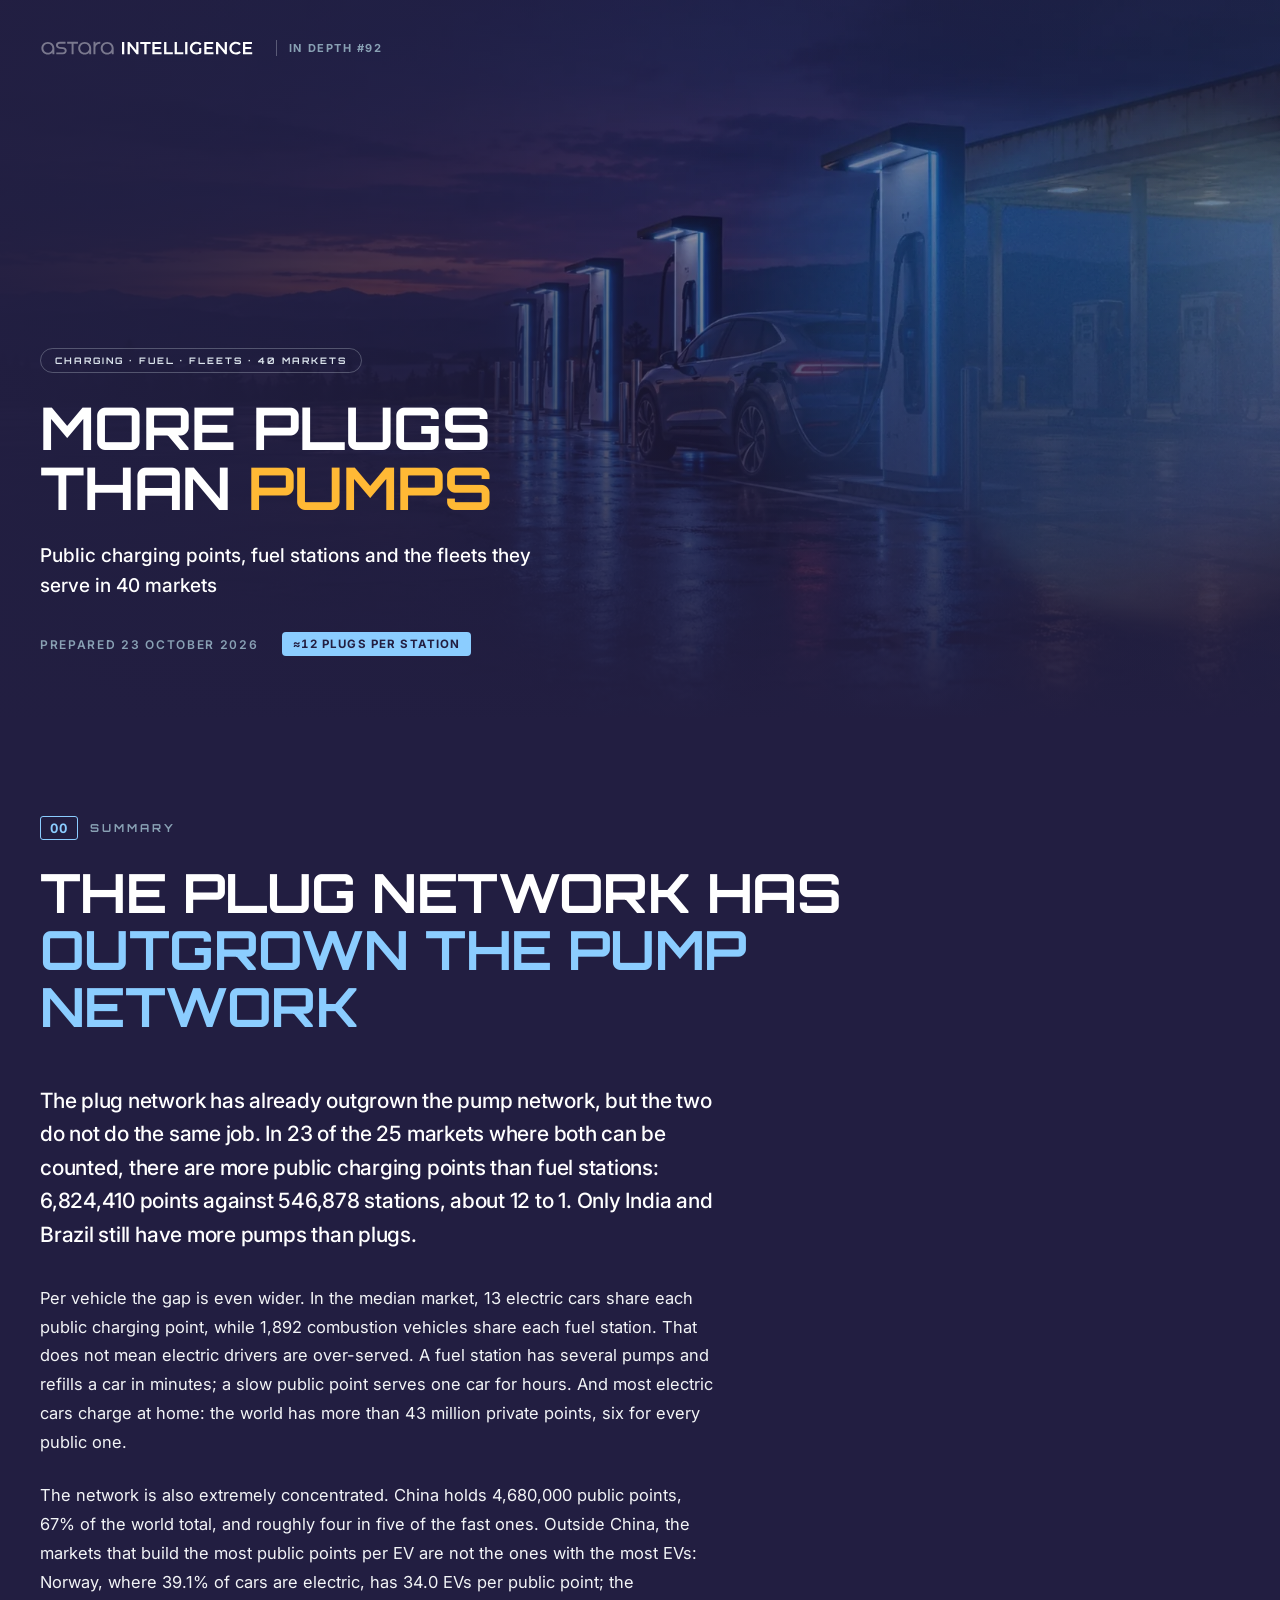
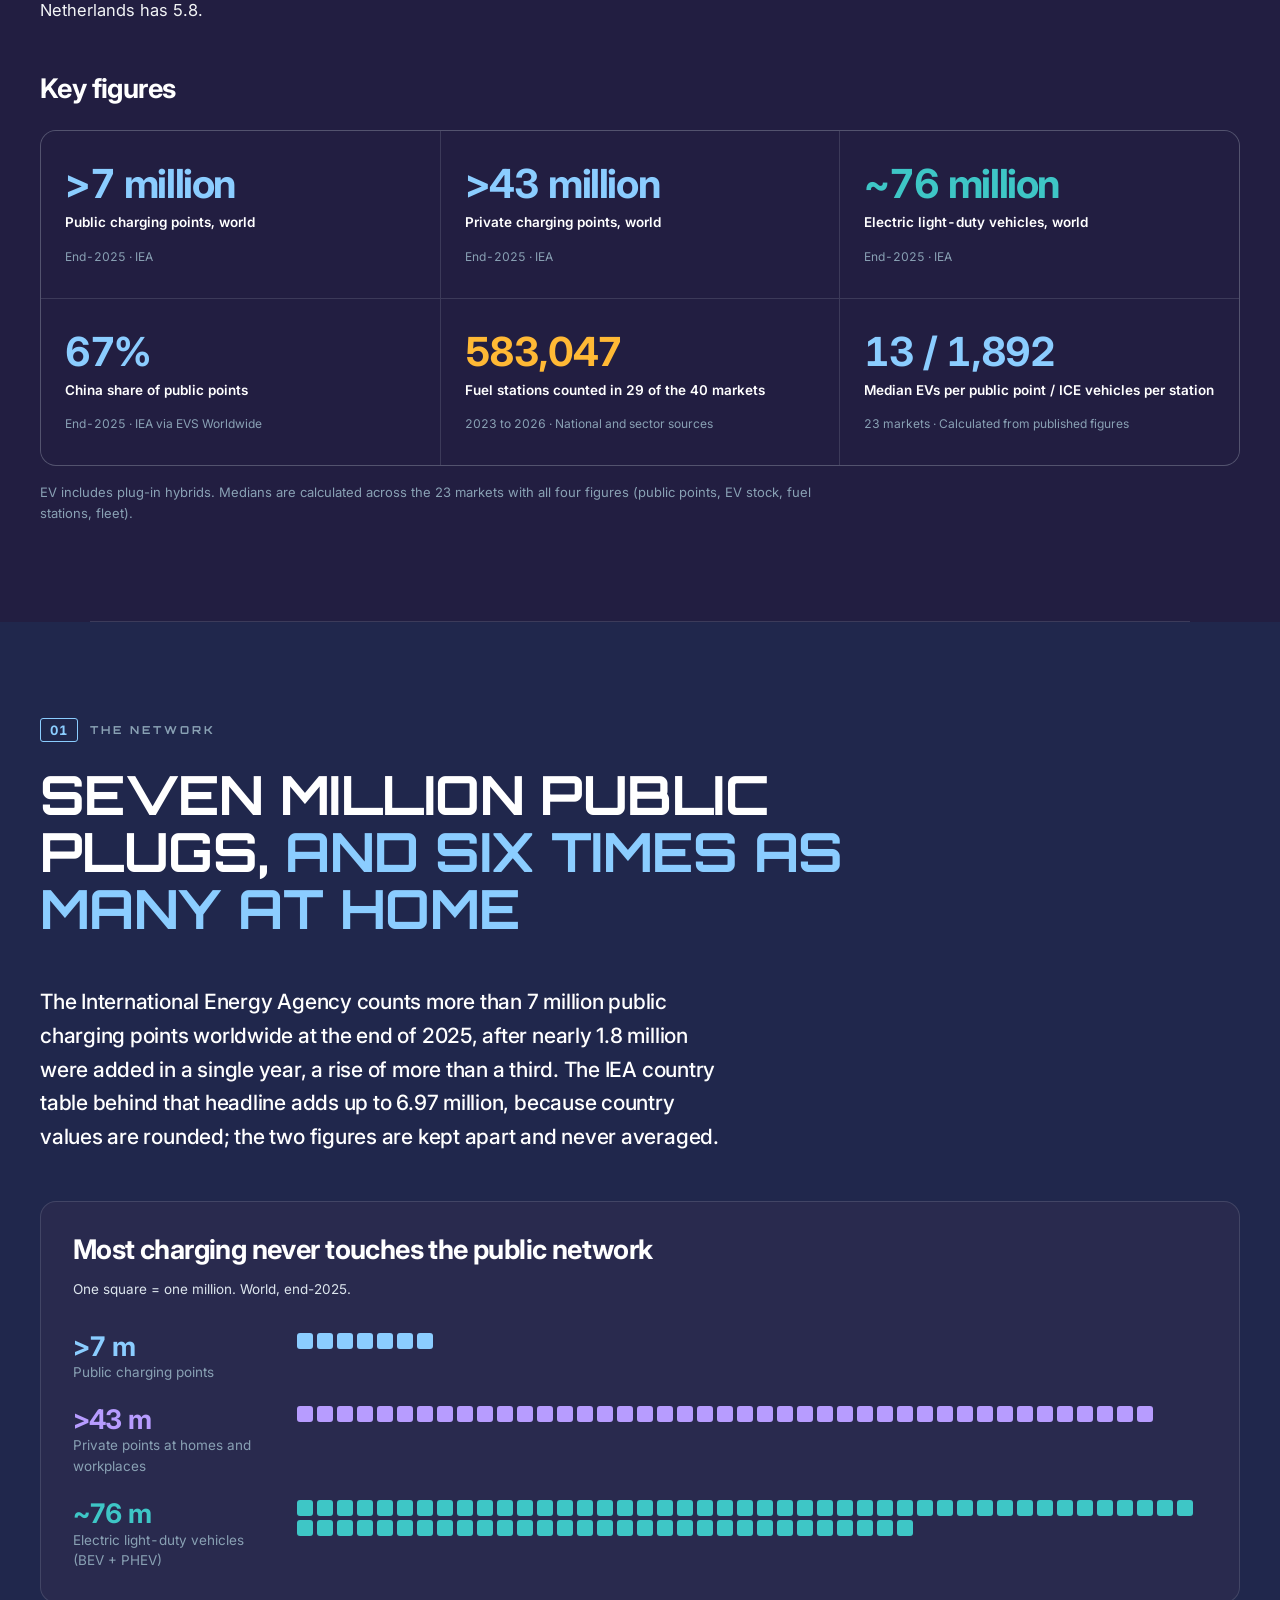
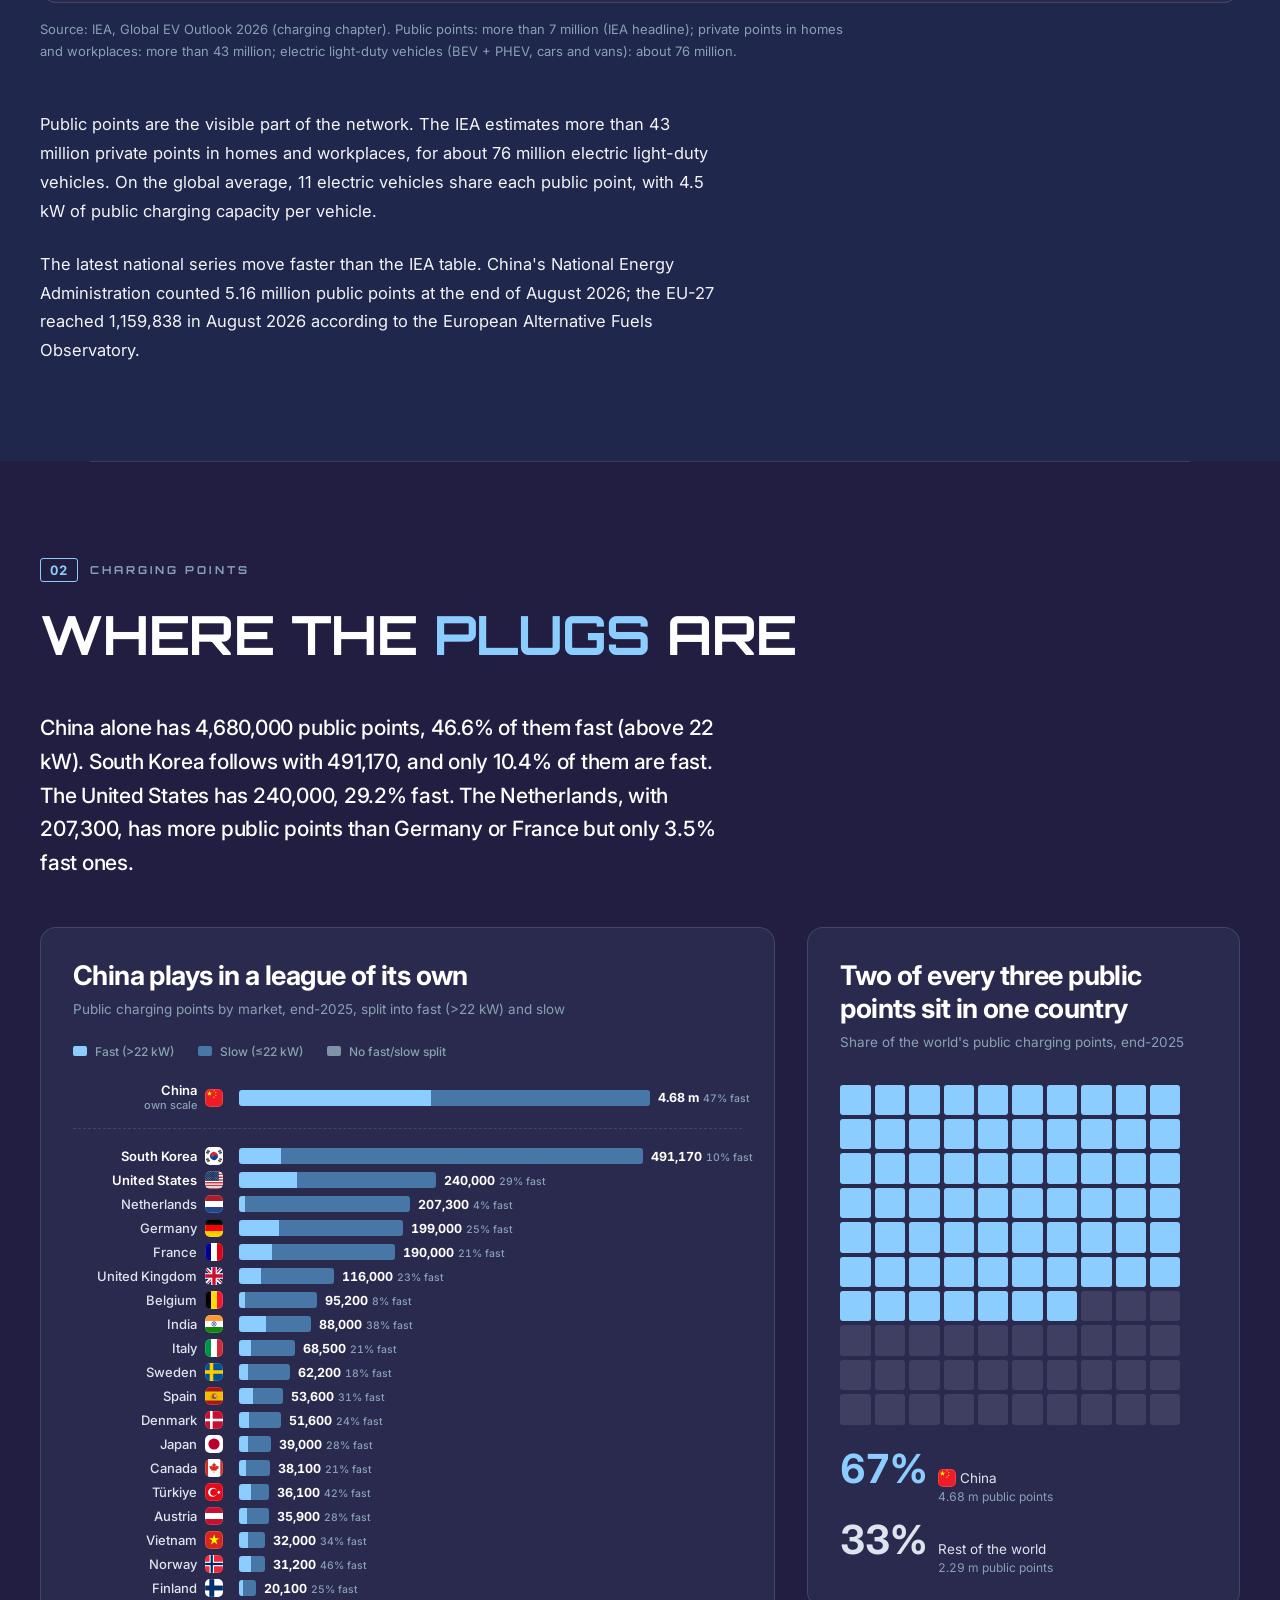
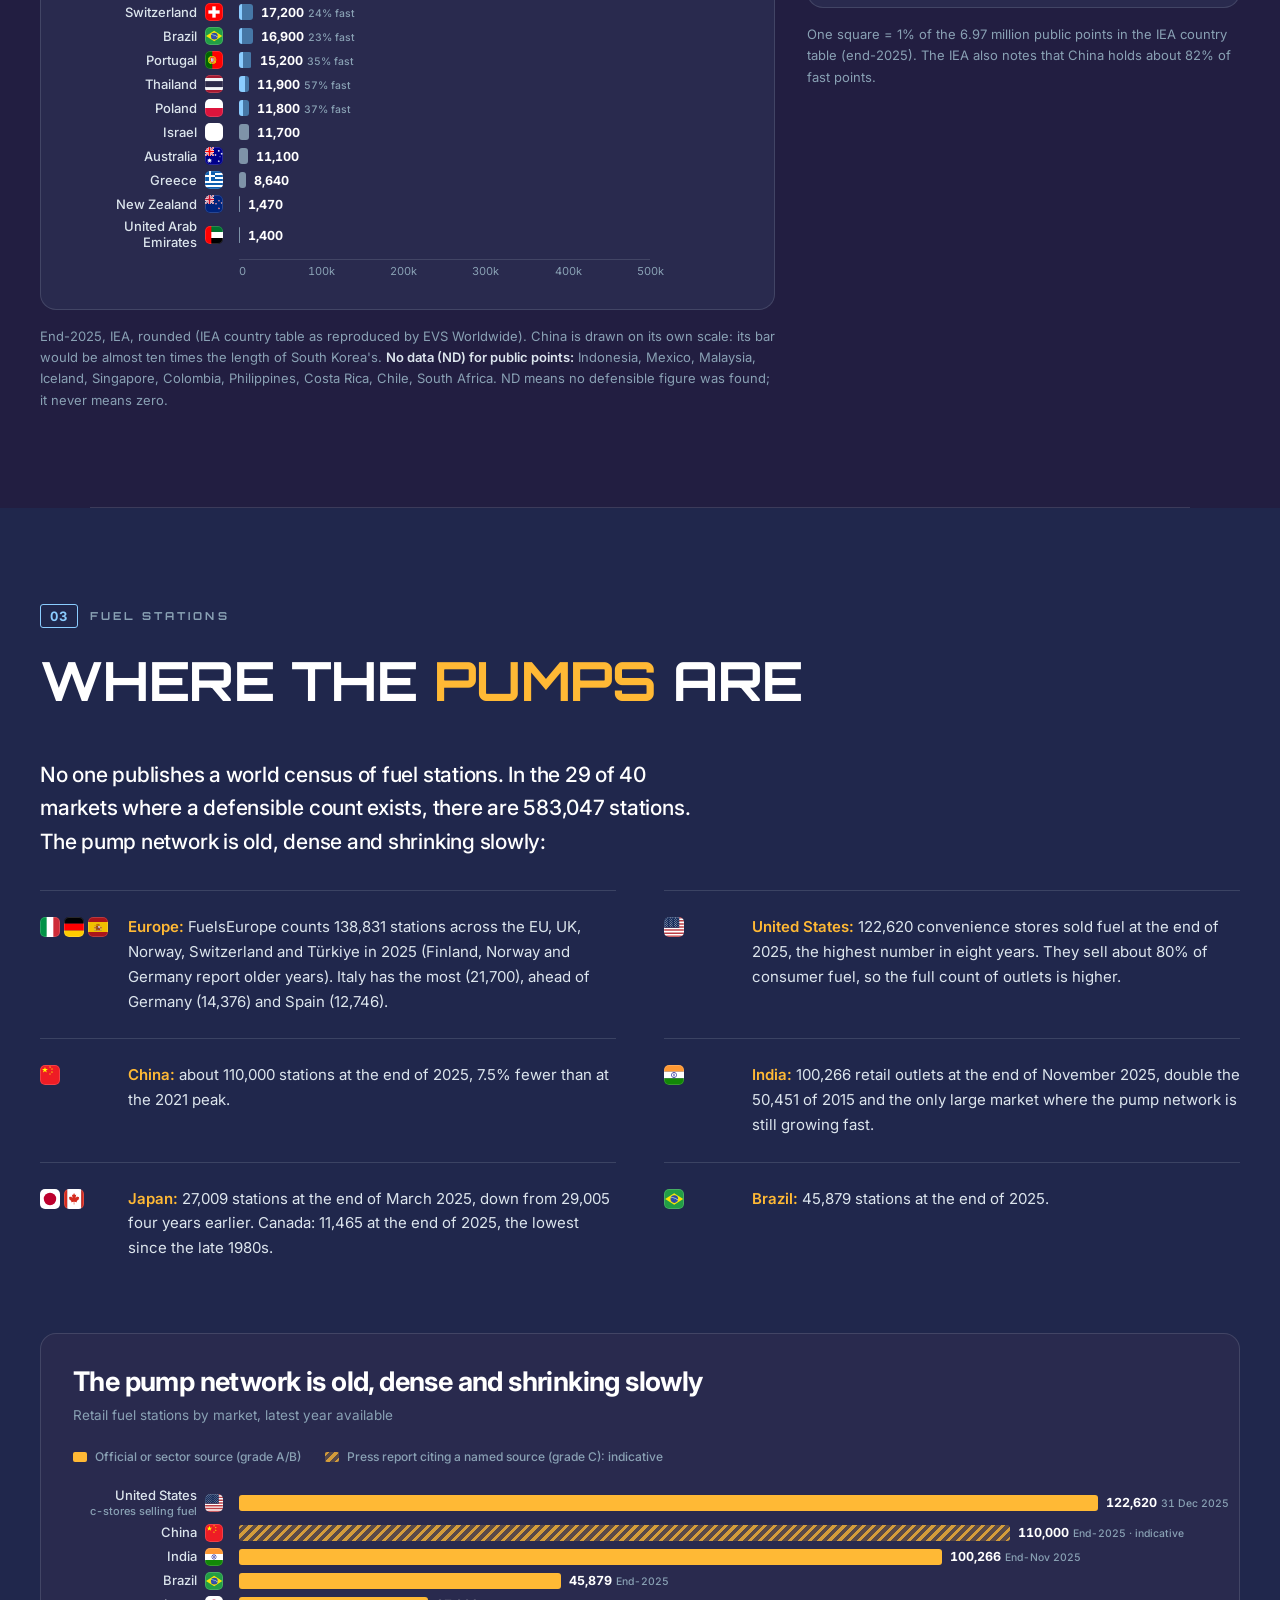
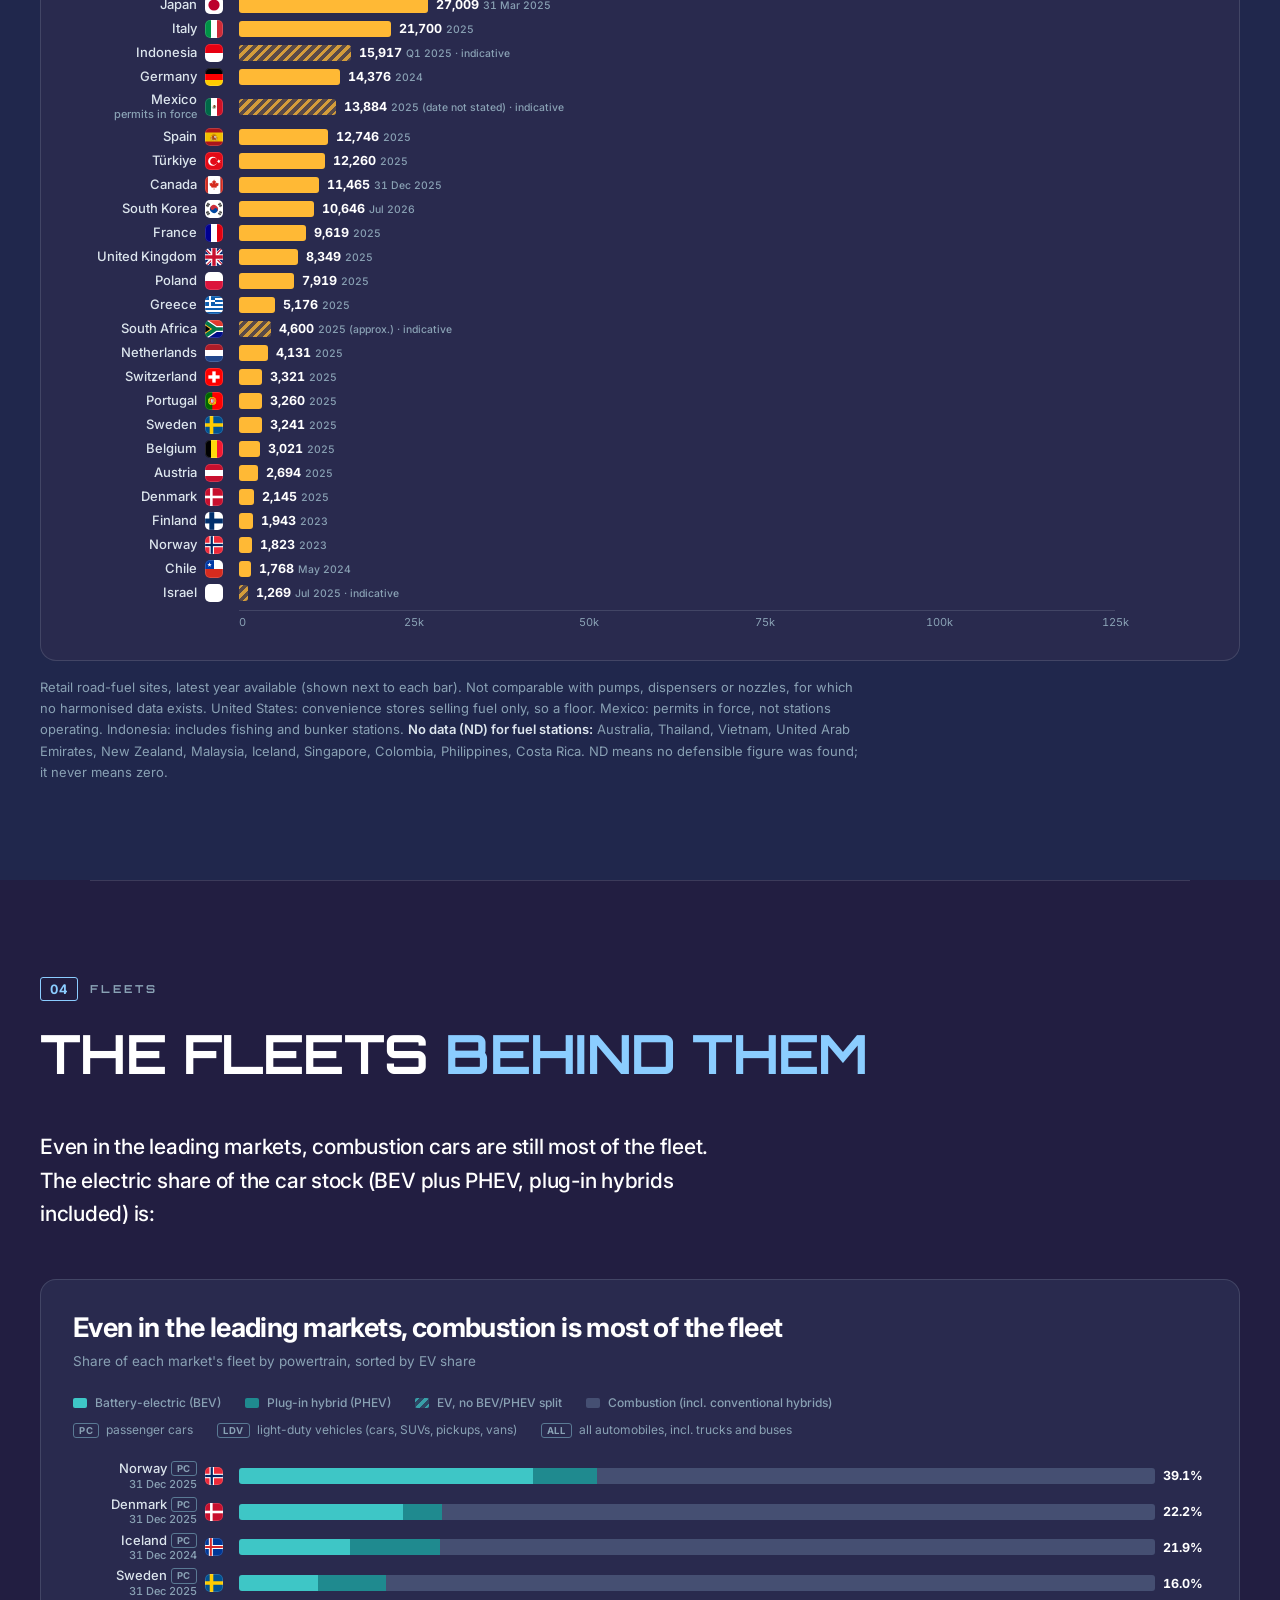
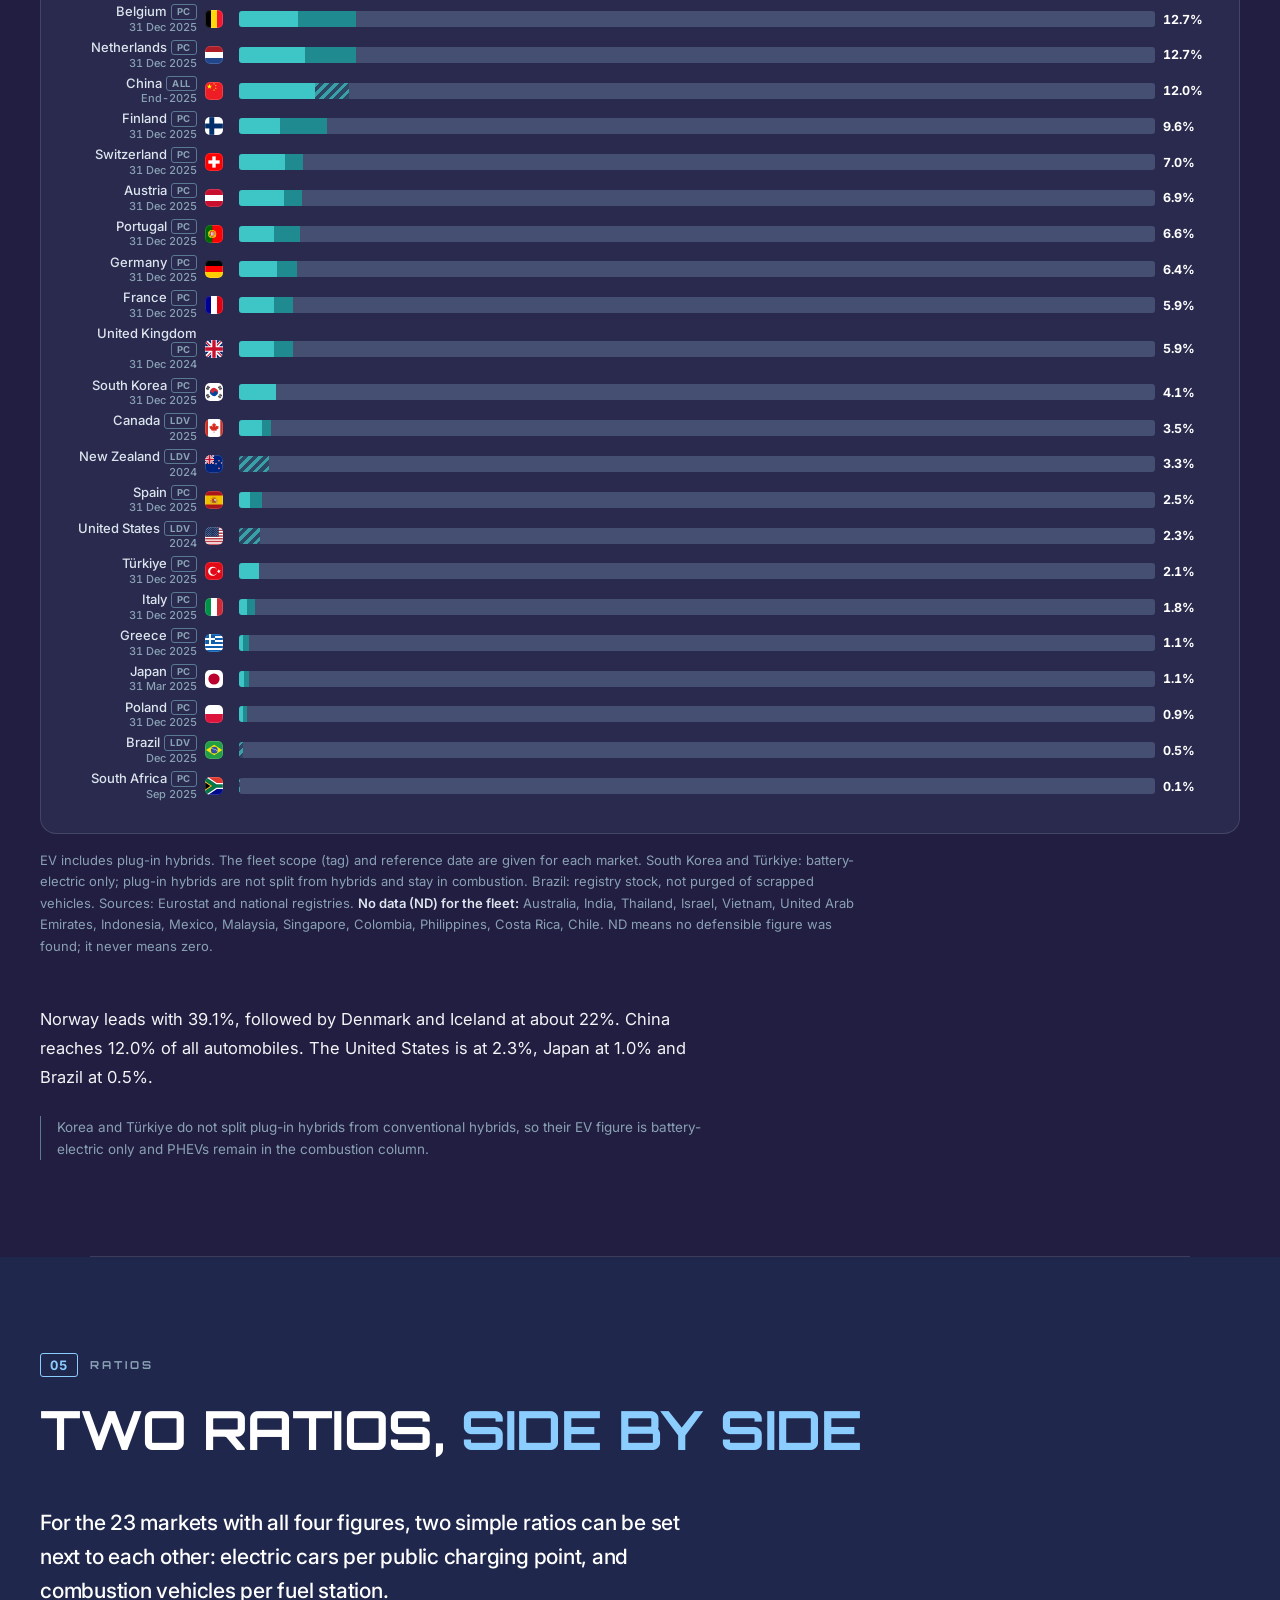
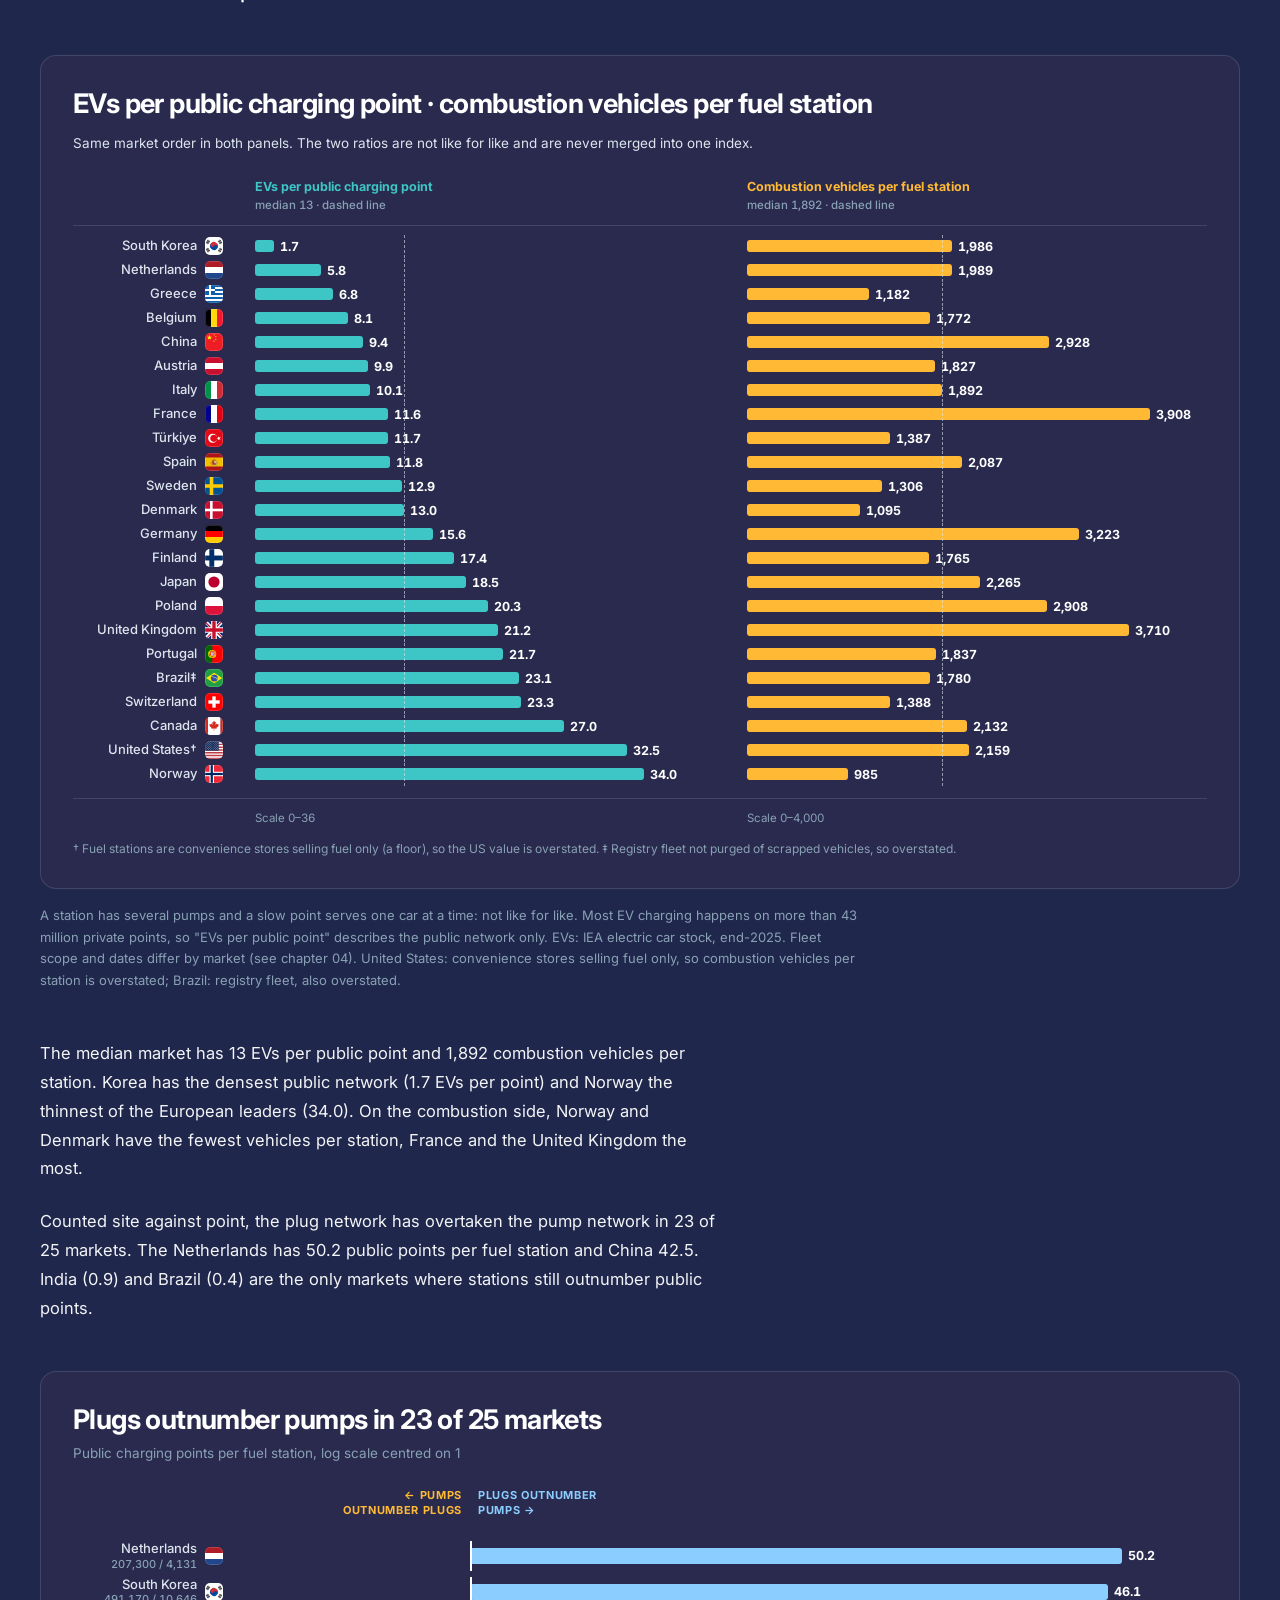
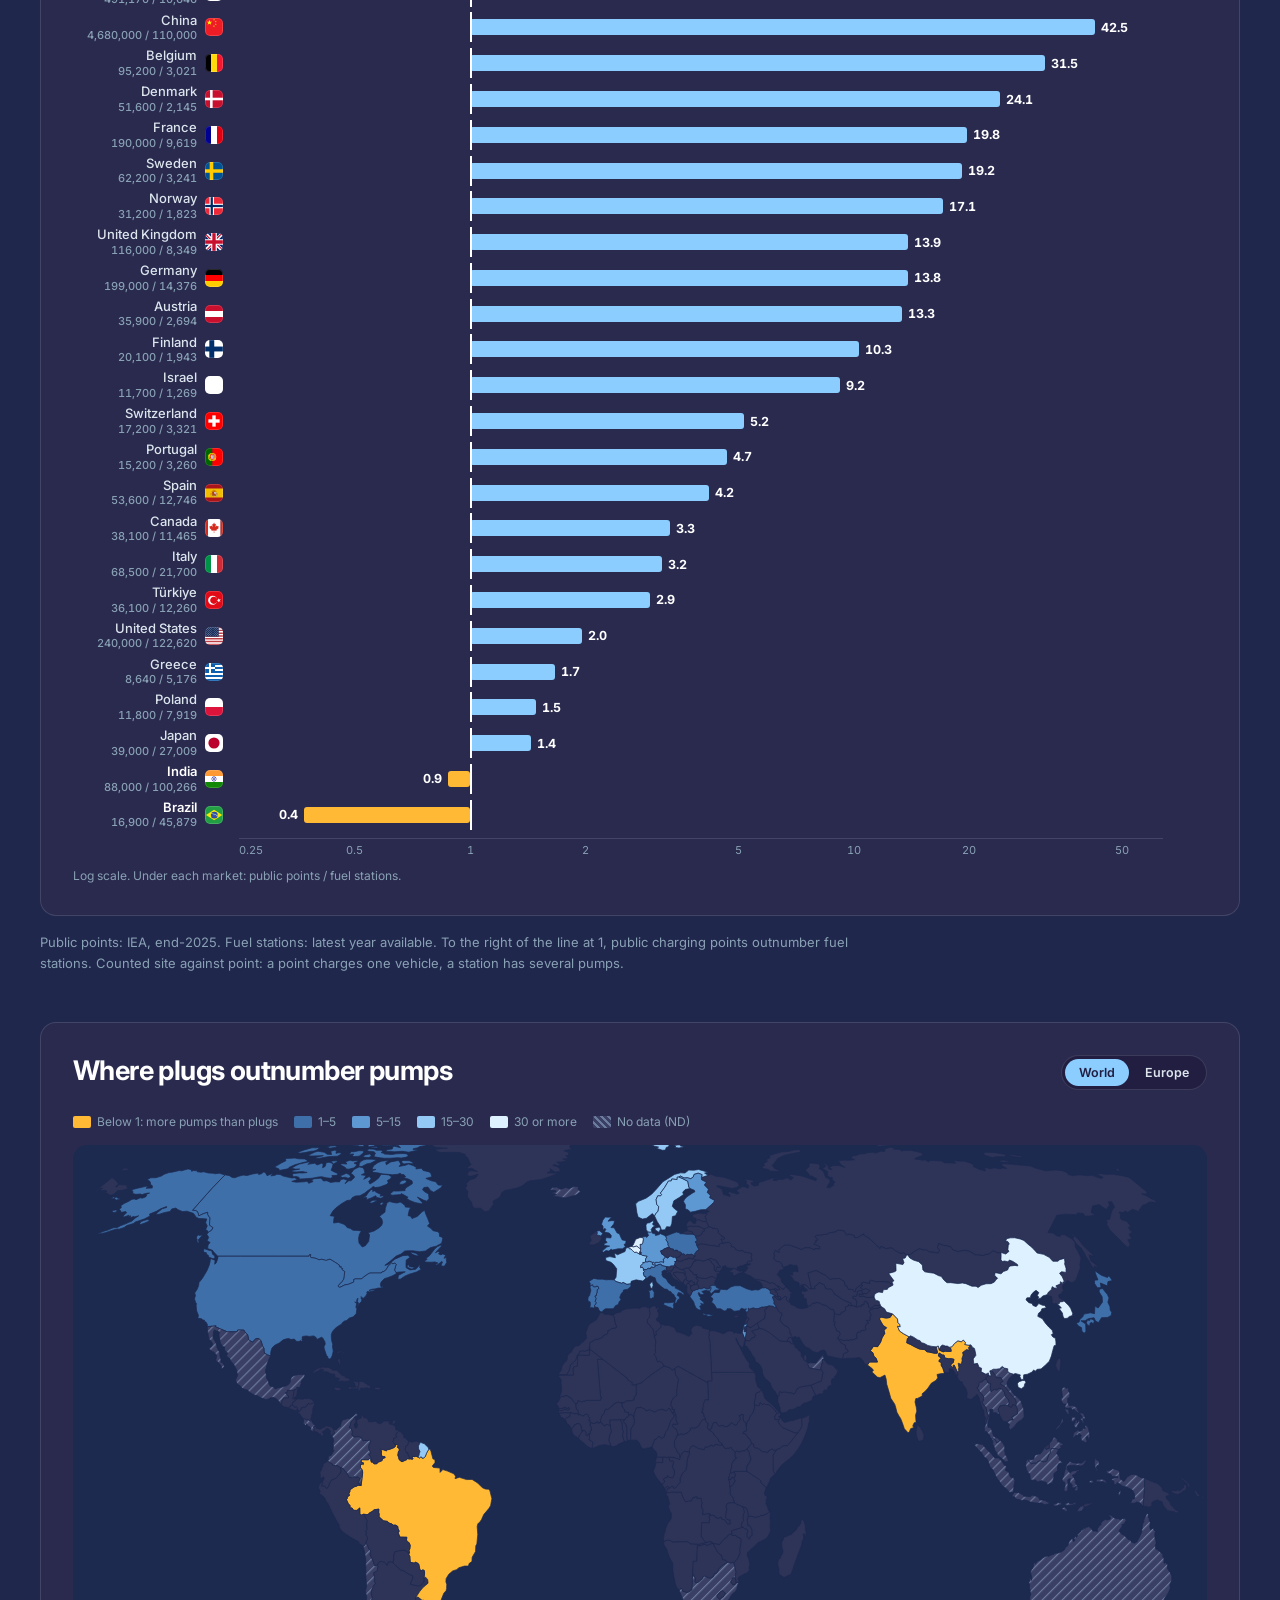
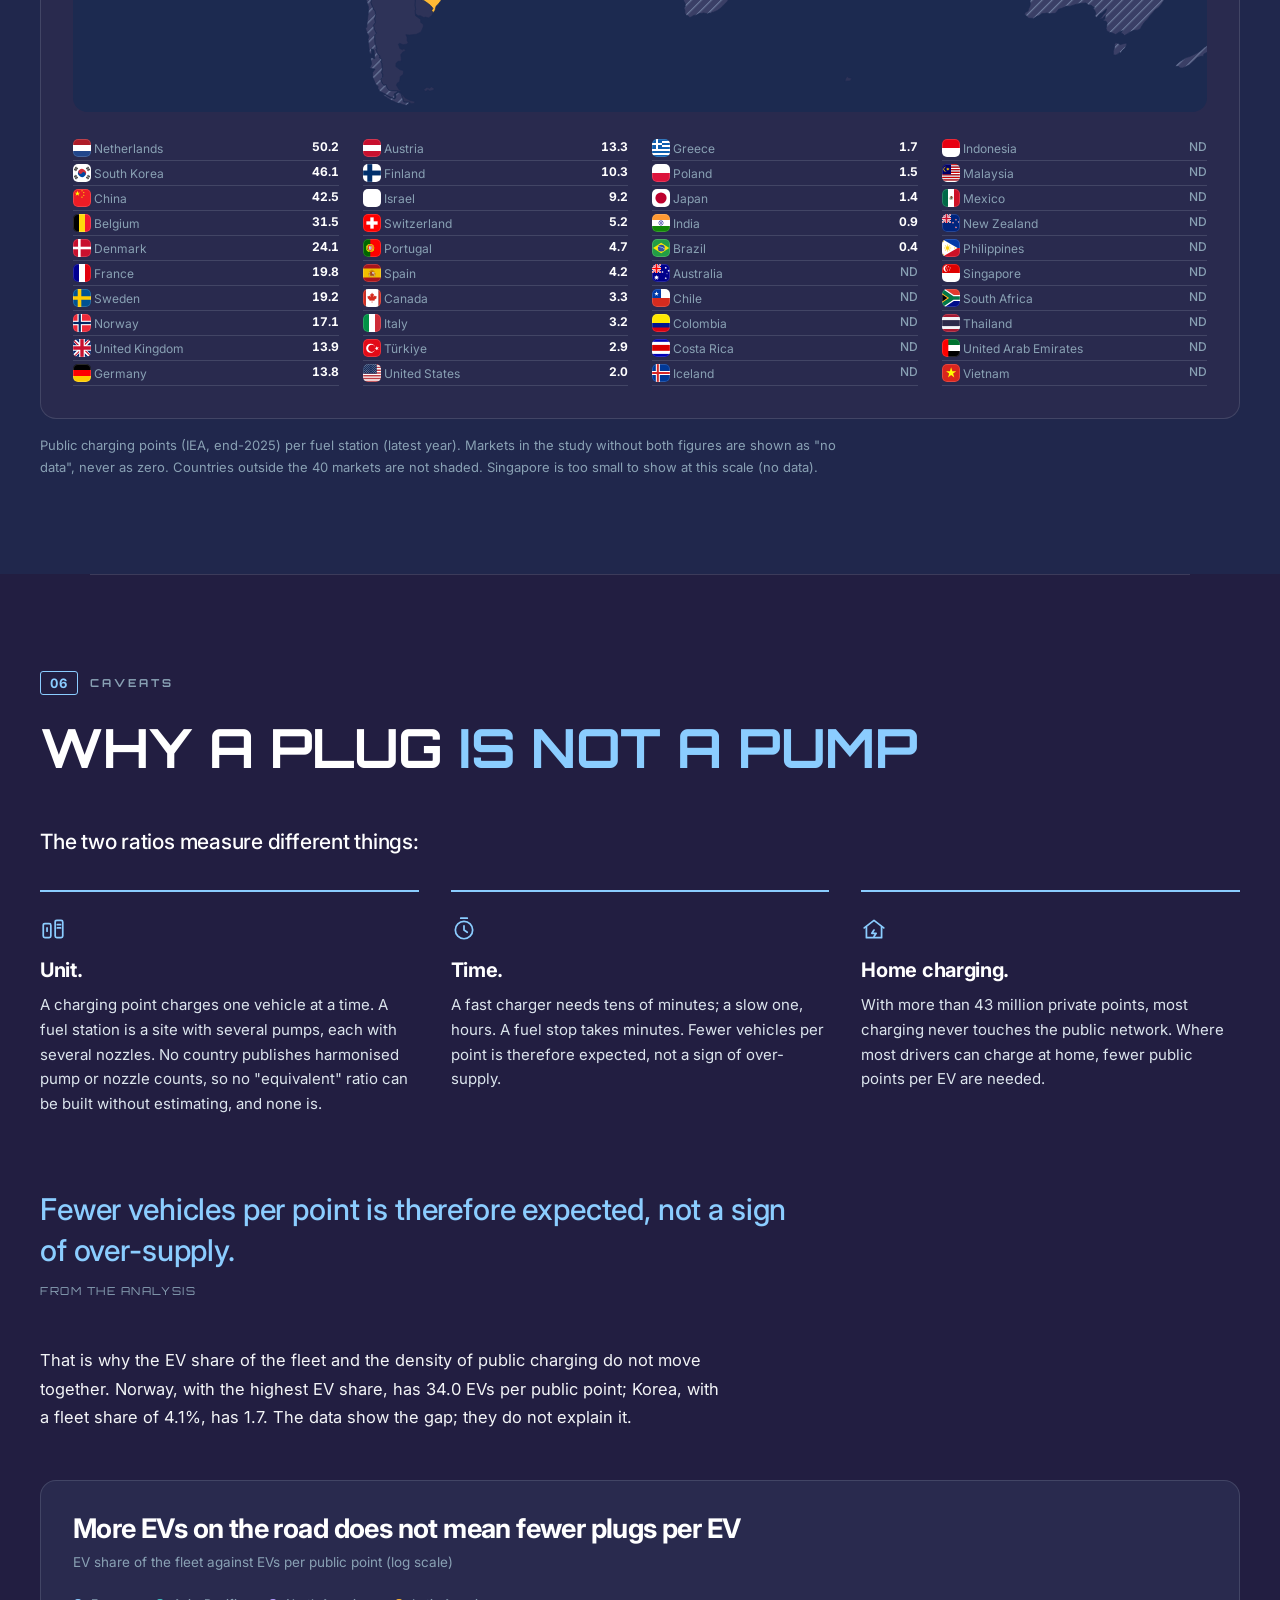
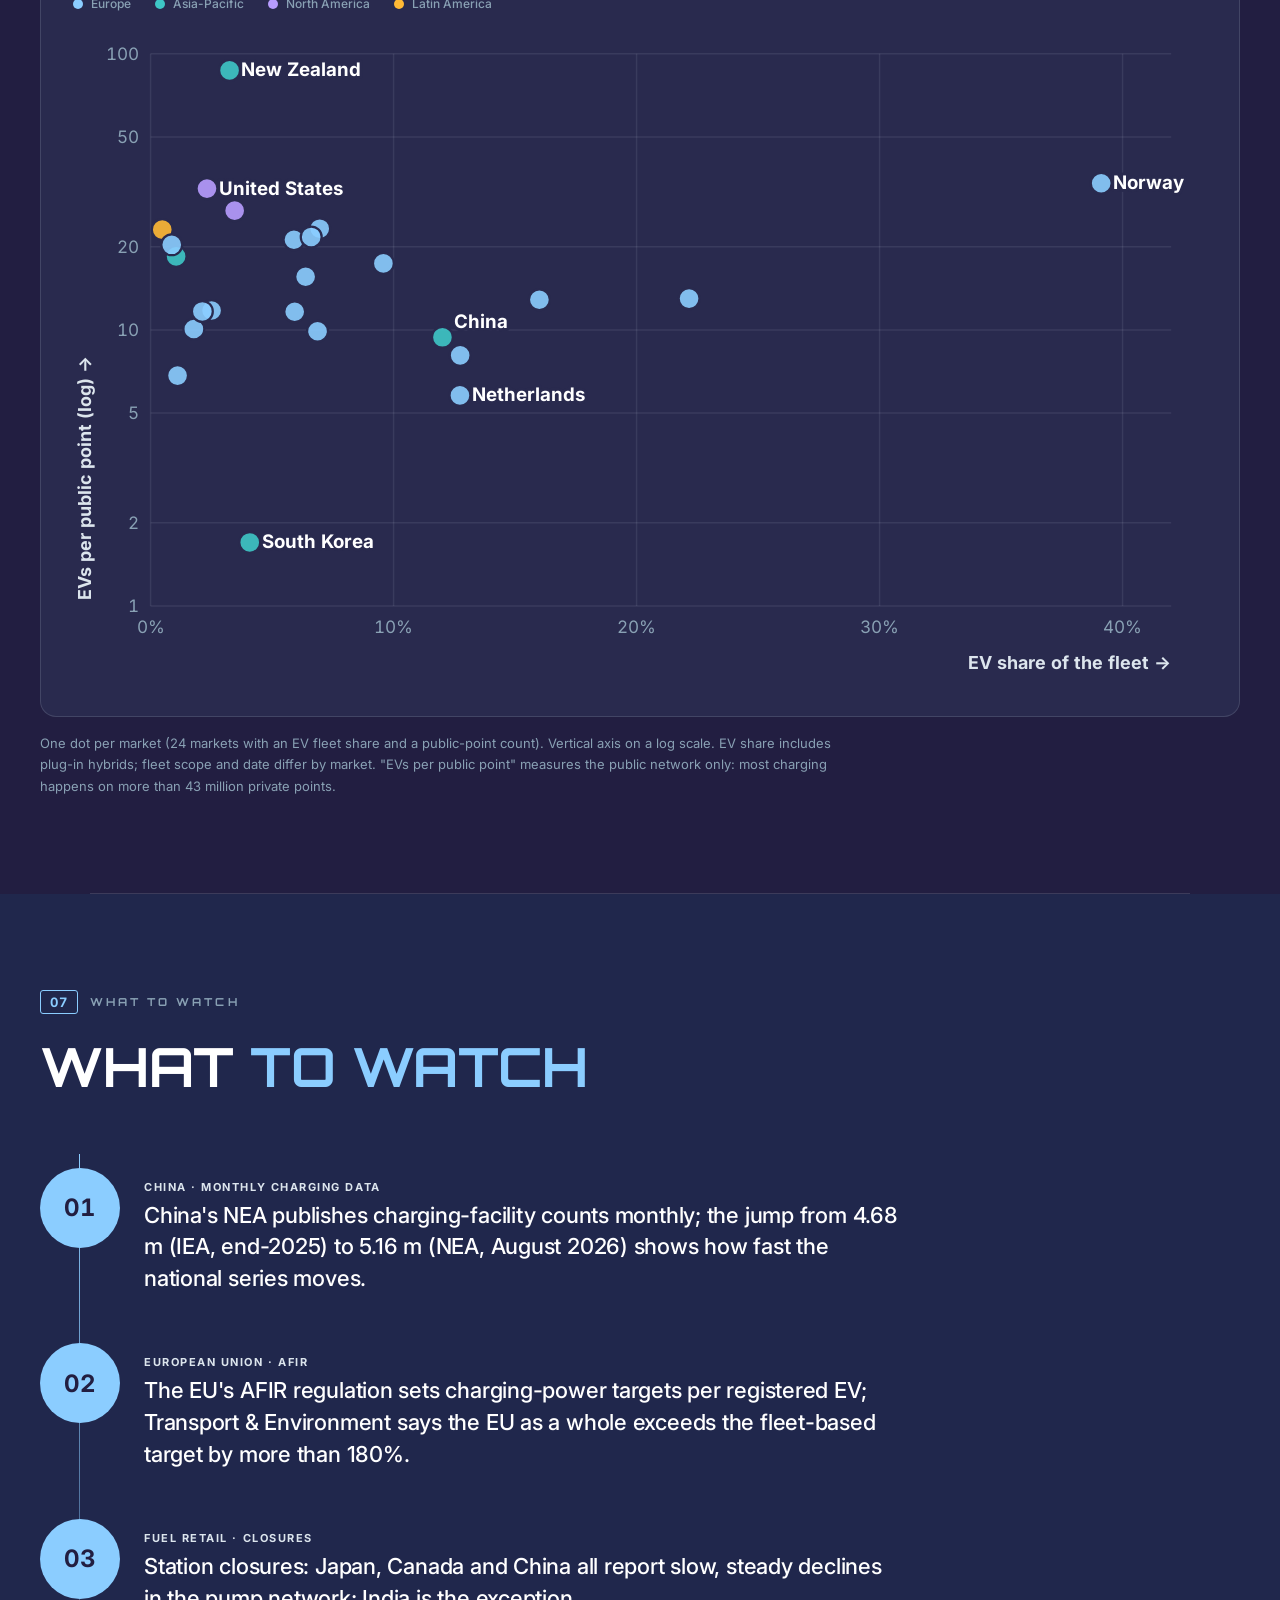
==== index.html @ b31c06af "Serve the page at the GitHub Pages root (index.html copy of index_92.html) Co-Authored-By: Claude So" ====
<!DOCTYPE html>
<html lang="en"><head>
<meta charset="UTF-8">
<meta name="viewport" content="width=device-width, initial-scale=1.0">
<title>More Plugs than Pumps | Astara Intelligence In Depth #92</title>
<meta name="description" content="Public charging points, fuel stations and the fleets they serve in 40 markets. Astara Intelligence In Depth #92.">
<meta name="theme-color" content="#221E41">
<link rel="preconnect" href="https://fonts.googleapis.com">
<link rel="preconnect" href="https://fonts.gstatic.com" crossorigin>
<link href="https://fonts.googleapis.com/css2?family=Orbitron:wght@500;600;700&family=Inter:wght@400;500;600;700&display=swap" rel="stylesheet">
<link rel="preload" as="image" href="deploy/img/hero-1672.webp" imagesrcset="deploy/img/hero-840.webp 840w, deploy/img/hero-1672.webp 1672w" imagesizes="100vw">
<style>
/* =====================================================================
   ASTARA INTELLIGENCE · IN DEPTH #92 — single, self-contained stylesheet
   (sections 1–6 inherited from #91; section 7 holds the #92 chart components)
   1 tokens · 2 base · 3 cover · 4 chapters & reading · 5 images · 6 figures
   7 chapter components · 8 responsive · 9 motion
   ===================================================================== */

/* ---------- 1. TOKENS ---------- */
:root{
  /* palette — seven base colours; surfaces are tints/alphas of these */
  --bg:#221E41;            /* main purple */
  --blue-deep:#1A4D7A;     /* deep blue, used selectively */
  --accent:#8BCDFF;        /* protagonist */
  --txt:#FFFFFF;           /* headings, strong */
  --txt-body:#F2F4F6;      /* running text */
  --txt-sec:#DCE5ED;       /* secondary text, separators */
  --line-muted:#5A7A94;    /* strokes and graphic marks only (3.0:1 on cards) */
  --txt-muted:#89A1B4;     /* small labels: #5A7A94 lightened to >=4.6:1 on every surface */
  --bg-alt:#20274C;        /* alternate sections: #1A4D7A 20% over #221E41 */
  --bg-card:#292A4E;       /* cards: #8BCDFF 7% over #221E41 */
  --bg-nest:#252347;       /* panels nested inside cards */
  --track:#221E41;         /* bar tracks */
  --ink:#221E41;           /* dark text on light fills */
  --border:rgba(220,229,237,.14);

  /* category colours — charts, legends and chips only */
  --col-ev:#3EC6C6;--col-av:#8BCDFF;--col-cap:#B79CFF;--col-fail:#FF8F9C;--col-ship:#FFB935;
  /* #92: plugs are blue, pumps are amber, fleets are teal (EV) over grey (combustion) */
  --col-plug:#8BCDFF;--col-fast:#8BCDFF;--col-slow:#4677A6;--col-unsplit:#7E93A8;
  --col-pump:#FFB935;
  --col-bev:#3EC6C6;--col-phev:#1F8A8F;--col-ice:#454F72;
  --hatch-ev:repeating-linear-gradient(135deg,rgba(62,198,198,.75) 0 3px,rgba(62,198,198,.18) 3px 7px);
  --hatch-av:repeating-linear-gradient(135deg,rgba(139,205,255,.55) 0 3px,transparent 3px 7px);
  --hatch-pump:repeating-linear-gradient(135deg,rgba(255,185,53,.8) 0 3px,rgba(255,185,53,.22) 3px 7px);

  /* type */
  --font-d:"Orbitron",sans-serif;
  --font-b:"Inter",system-ui,-apple-system,"Segoe UI",sans-serif;   /* #92: Inter for body text, numbers and UI */
  --fs-display:clamp(36px,6.2vw,74px);
  --fs-h1:clamp(28px,4.6vw,54px);
  --fs-h2:clamp(20px,2.4vw,27px);
  --fs-h3:clamp(17px,1.9vw,20px);
  --fs-lead:clamp(17.5px,2vw,21px);
  --fs-body:16px;
  --fs-card:14.5px;
  --fs-small:13.5px;
  --fs-caption:13px;
  --fs-label:11px;
  --fs-kpi-xl:clamp(46px,6.4vw,74px);
  --fs-kpi-l:clamp(28px,3.6vw,40px);
  --fs-kpi-m:clamp(21px,2.4vw,27px);
  --fs-kpi-s:clamp(16.5px,1.8vw,19.5px);
  --ls-label:.14em;

  /* space (8-pt rhythm) */
  --g:16px;                /* page gutter */
  --sp-1:8px;--sp-2:12px;--sp-3:16px;--sp-4:24px;--sp-5:32px;--sp-6:48px;--sp-7:64px;--sp-8:96px;
  --wide:1240px;--read:68ch;
  --r-card:16px;--r-sm:12px;
  --ease:cubic-bezier(.16,1,.3,1);
}
@media(min-width:480px){:root{--g:24px;}}
@media(min-width:768px){:root{--g:40px;--fs-body:16.5px;--fs-card:15px;}}

/* ---------- 2. BASE ---------- */
*,*::before,*::after{box-sizing:border-box;margin:0;padding:0;}
html{scroll-behavior:smooth;overflow-x:hidden;}
body{background:var(--bg);color:var(--txt-body);font-family:var(--font-b);-webkit-font-smoothing:antialiased;overflow-x:hidden;}
img{max-width:100%;height:auto;display:block;}
a{color:var(--accent);}
a:hover{color:#B3DDFF;}
.sr-only{position:absolute;width:1px;height:1px;padding:0;margin:-1px;overflow:hidden;clip:rect(0,0,0,0);white-space:nowrap;border:0;}
.num{font-variant-numeric:lining-nums tabular-nums;}
.section-divider{height:1px;background:var(--border);max-width:1100px;margin:0 auto;}
.wide{max-width:var(--wide);margin-left:auto;margin-right:auto;}
.reading{max-width:var(--read);}

html{scrollbar-color:var(--line-muted) var(--bg);}
::selection{background:rgba(139,205,255,.32);color:var(--txt);}
:focus-visible{outline:2px solid var(--accent);outline-offset:3px;border-radius:4px;}
a{text-underline-offset:3px;text-decoration-thickness:1px;}
body{caret-color:var(--accent);}

/* ---------- 3. COVER ---------- */
/* Same language as the #88/#90 covers: full-bleed image, darkened with a purple gradient,
   text at the left. Below 900px the image sits above the title, uncropped. */
.cover{position:relative;background:var(--bg);overflow:hidden;}
.cover__topbar{position:relative;z-index:3;display:flex;align-items:center;gap:12px;flex-wrap:wrap;row-gap:8px;padding:var(--g) var(--g) 0;}
.cover__divider{width:1px;height:16px;background:rgba(220,229,237,.3);flex:none;}
.cover__label{font-family:var(--font-b);font-size:var(--fs-label);font-weight:700;letter-spacing:var(--ls-label);color:var(--txt-muted);text-transform:uppercase;white-space:nowrap;font-variant-numeric:lining-nums tabular-nums;}
.cover__photo{position:relative;margin:0;}
.cover__photo img{width:100%;aspect-ratio:16/9;object-fit:cover;}
.cover__photo::after{content:"";position:absolute;inset:0;pointer-events:none;background:linear-gradient(180deg,rgba(34,30,65,.35) 0%,rgba(34,30,65,0) 30%,var(--bg) 100%);}
.cover__content{position:relative;z-index:2;padding:0 var(--g) var(--sp-6);margin-top:calc(-1*clamp(48px,12vw,110px));}
.cover__pill{display:inline-flex;border:1px solid rgba(220,229,237,.28);border-radius:20px;padding:6px 14px;margin-bottom:var(--sp-4);}
.cover__pill span{font-family:var(--font-d);font-size:9px;font-weight:700;letter-spacing:2px;color:var(--txt-sec);text-transform:uppercase;}
.cover__title{font-family:var(--font-d);font-size:var(--fs-display);font-weight:700;line-height:1.02;letter-spacing:-.01em;color:var(--txt);text-transform:uppercase;margin-bottom:var(--sp-4);}
.cover__title span{color:var(--accent);}
.cover__sub{font-size:clamp(16px,1.7vw,19px);font-weight:500;line-height:1.55;color:var(--txt);max-width:520px;}
.cover__meta{margin-top:var(--sp-5);display:flex;gap:var(--sp-4);flex-wrap:wrap;align-items:center;}
.cover__date{font-family:var(--font-b);font-size:12px;font-weight:600;letter-spacing:var(--ls-label);color:var(--txt-muted);text-transform:uppercase;font-variant-numeric:lining-nums tabular-nums;}
.cover__tag{font-family:var(--font-b);font-size:11.5px;font-weight:700;letter-spacing:.1em;color:var(--ink);background:var(--accent);padding:5px 11px;border-radius:4px;text-transform:uppercase;font-variant-numeric:lining-nums tabular-nums;}
@media(min-width:900px){
  .cover{display:flex;flex-direction:column;width:100%;aspect-ratio:16/9;min-height:560px;max-height:780px;}
  .cover__photo{position:absolute;inset:0;}
  .cover__photo img{height:100%;aspect-ratio:auto;object-position:center 52%;}
  .cover__photo::after{background:
    linear-gradient(90deg,rgba(34,30,65,.92) 0%,rgba(34,30,65,.72) 34%,rgba(34,30,65,.40) 60%,rgba(34,30,65,.30) 100%),
    linear-gradient(180deg,rgba(34,30,65,.50) 0%,rgba(34,30,65,0) 28%,rgba(34,30,65,.72) 80%,var(--bg) 100%);}
  .cover__content{margin-top:auto;padding:0 var(--g) var(--sp-7);}
  .cover__title{font-size:clamp(34px,4.6vw,64px);max-width:min(40vw,560px);}
}

.cover__title span.amber,.chapter-title span.amber{color:var(--col-pump);}

/* ---------- 4. CHAPTERS & READING ---------- */
.sec{--sec-bg:var(--bg);padding:var(--sp-7) var(--g);}
.sec--alt{--sec-bg:var(--bg-alt);background:var(--bg-alt);}
@media(min-width:768px){.sec{padding:var(--sp-8) var(--g);}}
.chapter-head{margin-bottom:var(--sp-6);}
.chapter-label{display:flex;align-items:center;gap:var(--sp-2);margin-bottom:var(--sp-4);}
.chapter-num{font-family:var(--font-b);font-size:13px;font-weight:700;letter-spacing:.06em;color:var(--accent);border:1px solid var(--accent);padding:3px 9px;border-radius:3px;font-variant-numeric:lining-nums tabular-nums;}
.chapter-label-text{font-family:var(--font-d);font-size:var(--fs-label);font-weight:700;letter-spacing:.28em;color:var(--txt-muted);text-transform:uppercase;}
.chapter-title{font-family:var(--font-d);font-size:var(--fs-h1);font-weight:700;line-height:1.06;letter-spacing:-.01em;color:var(--txt);text-transform:uppercase;max-width:900px;}
.chapter-title span{color:var(--accent);}

.body-text{font-size:var(--fs-body);line-height:1.75;font-weight:400;color:var(--txt-body);margin-bottom:var(--sp-4);}
.reading .body-text:last-child{margin-bottom:0;}
.lead-para{font-size:var(--fs-lead);font-weight:500;line-height:1.6;letter-spacing:-.011em;color:var(--txt);margin-bottom:var(--sp-5);}
.gap-top{margin-top:var(--sp-6);}

.excerpt{margin:var(--sp-6) 0 0;max-width:760px;}
.excerpt p{font-size:clamp(21px,2.8vw,30px);font-weight:500;line-height:1.38;letter-spacing:-.005em;color:var(--accent);}
.excerpt cite{display:block;font-style:normal;font-size:var(--fs-label);letter-spacing:var(--ls-label);text-transform:uppercase;color:var(--txt-muted);margin-top:var(--sp-2);font-family:var(--font-d);}
.statement{margin:var(--sp-6) 0 0;padding-top:var(--sp-5);border-top:1px solid var(--border);max-width:900px;}
.statement p{font-size:clamp(22px,3vw,34px);font-weight:600;line-height:1.32;letter-spacing:-.015em;color:var(--txt);}
.statement p em{font-style:normal;color:var(--accent);}

/* ---------- 5. IMAGES ---------- */
.band{margin:var(--sp-6) 0 0;}
.band img,.split__img img{width:100%;aspect-ratio:16/9;object-fit:cover;border-radius:var(--r-card);background:var(--bg-card);}
.split{display:grid;gap:var(--sp-5);margin-top:var(--sp-6);align-items:center;}
@media(min-width:960px){.split{grid-template-columns:5fr 7fr;gap:var(--sp-7);}}
.split__text .body-text{margin-bottom:0;}
.split__img{margin:0;}

/* ---------- 6. FIGURES ---------- */
.fig{margin:var(--sp-6) 0 0;}
.fig__frame{background:var(--bg-card);border:1px solid var(--border);border-radius:var(--r-card);padding:var(--sp-4) var(--sp-3) var(--sp-4);}
@media(min-width:768px){.fig__frame{padding:var(--sp-5) var(--sp-5) var(--sp-5);}}
.fig__title{font-size:var(--fs-h2);font-weight:700;line-height:1.22;letter-spacing:-.022em;color:var(--txt);max-width:820px;text-wrap:balance;}
.fig__what{font-size:var(--fs-small);line-height:1.5;color:var(--txt-muted);margin-top:6px;max-width:760px;}
.fig__dek{font-size:var(--fs-small);line-height:1.6;color:var(--txt-sec);margin-top:var(--sp-2);max-width:760px;}
.fig figcaption{font-size:var(--fs-caption);line-height:1.65;color:var(--txt-muted);margin-top:var(--sp-3);max-width:820px;}
.fig figcaption b{color:var(--txt-sec);font-weight:600;}
.key-legend{display:flex;flex-wrap:wrap;gap:var(--sp-1) var(--sp-4);margin-top:var(--sp-4);}
.key-legend span{display:inline-flex;align-items:center;gap:var(--sp-1);font-size:12px;font-weight:500;color:var(--txt-muted);}
.key-legend i{width:10px;height:10px;border-radius:50%;display:inline-block;flex:none;}
.key-legend i.sq{border-radius:2px;width:14px;height:10px;}
.key-legend i.hatch-ev{background:var(--hatch-ev);border:1px dashed var(--col-ev);}
.key-legend i.ring{background:transparent;border:2px solid var(--col-cap);}
.chip{display:inline-block;font-size:10px;font-weight:700;letter-spacing:.08em;text-transform:uppercase;padding:2px 8px;border-radius:10px;white-space:nowrap;font-family:var(--font-b);}
.chip--act{background:rgba(139,205,255,.16);color:var(--col-av);}
.chip--tgt{border:1px dashed var(--txt-muted);color:var(--txt-sec);}
.chip--ev{background:rgba(62,198,198,.15);color:var(--col-ev);}
.chip--av{background:rgba(139,205,255,.15);color:var(--col-av);}
.chip--kind{background:rgba(220,229,237,.1);color:var(--txt-sec);}

/* ---------- 7. CHAPTER COMPONENTS ---------- */
/* ch07 — questions & conclusion */
.qseq{margin-top:var(--sp-5);position:relative;list-style:none;}
.qseq::before{content:"";position:absolute;left:23px;top:10px;bottom:10px;width:1px;background:linear-gradient(var(--accent),rgba(139,205,255,.05));}
.q{display:grid;grid-template-columns:48px 1fr;gap:var(--sp-3);padding:var(--sp-3) 0;position:relative;}
.q__n{font-size:16px;font-weight:700;letter-spacing:.02em;color:var(--ink);background:var(--accent);width:48px;height:48px;border-radius:50%;display:flex;align-items:center;justify-content:center;position:relative;z-index:1;font-variant-numeric:lining-nums tabular-nums;}
.q__body{padding-top:4px;}
.q__tag{font-size:var(--fs-label);font-weight:700;letter-spacing:var(--ls-label);text-transform:uppercase;color:var(--txt-sec);}
.q__text{font-size:clamp(18px,2.5vw,27px);font-weight:600;line-height:1.32;letter-spacing:-.01em;color:var(--txt);margin-top:6px;max-width:760px;}
@media(min-width:768px){
  .qseq::before{left:39px;}
  .q{grid-template-columns:80px 1fr;gap:var(--sp-4);padding:var(--sp-4) 0;}
  .q__n{width:80px;height:80px;font-size:24px;}
  .q__body{padding-top:12px;}
}
.closing{margin-top:var(--sp-7);padding:var(--sp-5) var(--sp-4);border-radius:var(--r-card);background:linear-gradient(150deg,rgba(26,77,122,.62),rgba(34,30,65,.96));border:1px solid var(--border);}
@media(min-width:768px){.closing{padding:var(--sp-7) var(--sp-7);}}
.closing__k{font-size:var(--fs-label);font-weight:700;letter-spacing:var(--ls-label);text-transform:uppercase;color:var(--txt-sec);margin-bottom:var(--sp-3);}
.closing p{font-size:clamp(21px,2.8vw,31px);font-weight:600;line-height:1.38;letter-spacing:-.01em;color:var(--txt);}
.closing p em{display:block;margin-top:.45em;color:var(--accent);font-style:normal;}

/* footer */
.footer{background:var(--bg-alt);padding:var(--sp-7) var(--g);text-align:center;border-top:1px solid var(--border);}
.footer__divider{width:40px;height:1px;background:var(--border);margin:var(--sp-4) auto;}
.footer__text{font-size:14px;color:var(--txt-sec);line-height:1.7;max-width:520px;margin:var(--sp-2) auto 0;}
.footer__disclaimer{font-size:12px;color:var(--txt-muted);line-height:1.65;margin:var(--sp-3) auto 0;max-width:640px;}


/* #92 — flag tile: rounded square, hairline ring so light flags hold their edge on the dark ground */
.flag{display:inline-block;flex:none;width:18px;height:18px;border-radius:5px;background:#3A3F66 center/cover no-repeat;box-shadow:inset 0 0 0 1px rgba(255,255,255,.16);vertical-align:-4px;}
.flag--lg{width:22px;height:22px;border-radius:6px;}
.flag--blank{background:#FFFFFF;}

/* #92 — numbers in charts and figures line up: tabular figures only where values stack (Inter widens hyphens with tnum) */
.rows,.pan,.kfig,.waffle-k,.urow__lab,.map-list,.sc-svg,.tip,.rows__ticks{font-variant-numeric:tabular-nums;}

/* #92 — shared bits */
.key-legend i.hatch-pump{background:var(--hatch-pump);}
.key-legend i.hatch-ev{background:var(--hatch-ev);border:none;}
.fig__plain>.fig__title{margin-bottom:var(--sp-4);}
.fig__head{display:flex;justify-content:space-between;align-items:flex-start;gap:var(--sp-3);flex-wrap:wrap;}
.note-text{font-size:var(--fs-small);line-height:1.65;color:var(--txt-muted);padding-left:var(--sp-3);border-left:1px solid var(--line-muted);}
.nd-note{color:var(--txt-muted);}
.nd-note b{color:var(--txt-sec);font-weight:600;}

/* summary — key figures strip (V01) */
.kfig{display:grid;grid-template-columns:repeat(2,minmax(0,1fr));gap:1px;background:var(--border);border:1px solid var(--border);border-radius:var(--r-card);overflow:hidden;}
@media(min-width:900px){.kfig{grid-template-columns:repeat(3,minmax(0,1fr));}}
.kfig__c{background:var(--bg);padding:var(--sp-4) var(--sp-3);display:flex;flex-direction:column;gap:var(--sp-1);}
@media(min-width:768px){.kfig__c{padding:var(--sp-5) var(--sp-4);}}
.kfig__v{font-size:var(--fs-kpi-l);font-weight:700;letter-spacing:-.035em;line-height:1.05;color:var(--accent);font-variant-numeric:lining-nums tabular-nums;}
.kfig__c--pump .kfig__v{color:var(--col-pump);}
.kfig__c--ev .kfig__v{color:var(--col-bev);}
.kfig__l{font-size:var(--fs-small);font-weight:600;line-height:1.4;color:var(--txt);}
.kfig__s{font-size:12px;line-height:1.45;color:var(--txt-muted);margin-top:auto;padding-top:var(--sp-1);}

/* ch01 — unit squares (1 square = 1 million) */
.units{display:grid;gap:var(--sp-4);margin-top:var(--sp-5);}
.urow{display:grid;gap:var(--sp-2);}
@media(min-width:760px){.urow{grid-template-columns:200px minmax(0,1fr);gap:var(--sp-4);align-items:start;}}
.urow__lab b{display:block;font-size:var(--fs-kpi-m);font-weight:700;letter-spacing:-.03em;line-height:1.05;font-variant-numeric:lining-nums tabular-nums;}
.urow__lab span{font-size:var(--fs-small);color:var(--txt-muted);line-height:1.4;}
.usq{display:flex;flex-wrap:wrap;gap:4px;}
.usq i{width:14px;height:14px;border-radius:3px;display:block;}
@media(min-width:760px){.usq i{width:16px;height:16px;}}

/* row charts (V02, V04, V05, V07): label · bar · value */
.rows{margin-top:var(--sp-4);display:grid;gap:6px;}
.row{display:grid;grid-template-columns:minmax(86px,124px) minmax(0,1fr);align-items:center;gap:var(--sp-2);}
@media(min-width:640px){.row{grid-template-columns:150px minmax(0,1fr);gap:var(--sp-3);}}
.row__m{font-size:13px;font-weight:500;color:var(--txt-sec);line-height:1.2;text-align:right;display:flex;align-items:center;justify-content:flex-end;gap:8px;min-width:0;}
.row__mt{min-width:0;}
.row__m small{display:block;font-size:11px;font-weight:500;color:var(--txt-muted);margin-top:1px;}
.row__bar{position:relative;display:flex;align-items:center;gap:var(--sp-1);min-width:0;}
.row__fill{display:flex;height:16px;border-radius:3px;overflow:hidden;flex:none;transform-origin:left;}
.row__fill>i{display:block;height:100%;}
.row__v{font-size:12.5px;font-weight:700;color:var(--txt);white-space:nowrap;font-variant-numeric:lining-nums tabular-nums;}
.row__v small{font-weight:500;color:var(--txt-muted);margin-left:4px;}
.row--hi .row__m{color:var(--txt);font-weight:600;}
.row--sep{margin-bottom:var(--sp-2);padding-bottom:var(--sp-3);border-bottom:1px dashed var(--border);}
.rows__axis{display:grid;grid-template-columns:minmax(86px,124px) minmax(0,1fr);gap:var(--sp-2);margin-top:var(--sp-1);}
@media(min-width:640px){.rows__axis{grid-template-columns:150px minmax(0,1fr);gap:var(--sp-3);}}
.rows__ticks{position:relative;height:18px;border-top:1px solid var(--border);}
.rows__ticks span{position:absolute;top:4px;transform:translateX(-50%);font-size:11px;color:var(--txt-muted);font-variant-numeric:lining-nums tabular-nums;white-space:nowrap;}
.rows__ticks span:first-child{transform:none;}
.tag{display:inline-block;font-size:9.5px;font-weight:700;letter-spacing:.06em;padding:1px 5px;border-radius:3px;border:1px solid var(--line-muted);color:var(--txt-muted);margin-left:4px;vertical-align:1px;}

/* ch02 — two figures side by side on wide screens */
.duo{display:grid;gap:0 var(--sp-5);}
@media(min-width:1080px){.duo{grid-template-columns:minmax(0,1.7fr) minmax(0,1fr);align-items:start;}}

/* V03 waffle */
.waffle{display:grid;grid-template-columns:repeat(10,1fr);gap:4px;max-width:340px;margin-top:var(--sp-5);}
.waffle i{aspect-ratio:1;border-radius:3px;background:rgba(220,229,237,.12);}
.waffle i.cn{background:var(--col-plug);}
.waffle-k{display:grid;gap:var(--sp-3);margin-top:var(--sp-4);}
.waffle-k div{display:grid;grid-template-columns:auto 1fr;gap:0 var(--sp-2);align-items:baseline;}
.waffle-k b{font-size:var(--fs-kpi-l);font-weight:700;letter-spacing:-.035em;line-height:1;font-variant-numeric:lining-nums tabular-nums;}
.waffle-k span{font-size:var(--fs-small);color:var(--txt-sec);line-height:1.4;}
.waffle-k small{grid-column:2;font-size:12px;color:var(--txt-muted);}

/* ch03 — station facts */
.facts{list-style:none;display:grid;gap:0 var(--sp-6);margin-top:var(--sp-5);}
@media(min-width:820px){.facts{grid-template-columns:repeat(2,minmax(0,1fr));}}
.facts li{display:grid;grid-template-columns:72px minmax(0,1fr);gap:var(--sp-3);padding:var(--sp-4) 0;border-top:1px solid var(--border);font-size:var(--fs-card);line-height:1.65;color:var(--txt-sec);}
.facts li b{color:var(--col-pump);font-weight:600;}
.facts__f{display:flex;gap:4px;flex-wrap:wrap;align-content:flex-start;padding-top:2px;}
.facts__f .flag{width:20px;height:20px;}

/* ch04 — fleet scope key */
.scope-key{display:flex;flex-wrap:wrap;gap:var(--sp-1) var(--sp-4);margin-top:var(--sp-2);font-size:12px;color:var(--txt-muted);}
.scope-key b{font-size:9.5px;font-weight:700;letter-spacing:.06em;padding:1px 5px;border-radius:3px;border:1px solid var(--line-muted);margin-right:4px;}

/* V06 — two panels */
.pan{margin-top:var(--sp-4);}
.pan__head,.pan__row,.pan__foot{display:grid;grid-template-columns:minmax(78px,110px) minmax(0,1fr) minmax(0,1fr);gap:var(--sp-2);align-items:center;}
@media(min-width:640px){.pan__head,.pan__row,.pan__foot{grid-template-columns:150px minmax(0,1fr) minmax(0,1fr);gap:var(--sp-5);}}
.pan__head{align-items:end;padding-bottom:var(--sp-2);border-bottom:1px solid var(--border);margin-bottom:var(--sp-1);}
.pan__h{font-size:12.5px;font-weight:700;line-height:1.35;}
.pan__h small{display:block;font-weight:500;color:var(--txt-muted);font-size:11.5px;margin-top:2px;}
.pan__h--ev{color:var(--col-bev);}
.pan__h--ice{color:var(--col-pump);}
.pan__row{padding:3px 0;}
.pan__cell{position:relative;display:flex;align-items:center;gap:6px;min-width:0;}
.pan__cell .row__fill{height:12px;}
.pan__med{position:absolute;top:-4px;bottom:-4px;border-left:1px dashed var(--txt-sec);opacity:.6;pointer-events:none;}
.pan__foot{margin-top:var(--sp-2);padding-top:var(--sp-2);border-top:1px solid var(--border);font-size:11.5px;color:var(--txt-muted);align-items:start;}
.pan__foot b{color:var(--txt-sec);}

/* V07 — reference line at 1 */
.ref{position:absolute;top:-5px;bottom:-5px;border-left:2px solid var(--txt);z-index:1;pointer-events:none;}
.v07-key{display:grid;grid-template-columns:minmax(86px,124px) minmax(0,1fr);gap:var(--sp-2);margin-top:var(--sp-4);}
@media(min-width:640px){.v07-key{grid-template-columns:150px minmax(0,1fr);gap:var(--sp-3);}}
.v07-key__z{position:relative;height:30px;font-size:11px;font-weight:700;letter-spacing:.06em;text-transform:uppercase;line-height:1.3;}
.v07-key__z span{position:absolute;bottom:0;}
.v07-key__z .l{right:calc(100% - var(--x));padding-right:8px;text-align:right;color:var(--col-pump);}
.v07-key__z .r{left:var(--x);padding-left:8px;color:var(--col-plug);}

/* segmented control (map view) */
.seg{display:inline-flex;border:1px solid var(--border);border-radius:20px;padding:3px;gap:2px;background:var(--bg);}
.seg__b{font:600 12.5px var(--font-b);color:var(--txt-sec);background:none;border:0;border-radius:16px;padding:6px 14px;cursor:pointer;}
.seg__b.is-on{background:var(--accent);color:var(--ink);}
.seg__b:hover:not(.is-on){color:var(--txt);}

/* V08 map */
.map-wrap,.scatter-wrap{position:relative;margin-top:var(--sp-3);}
.map-svg{width:100%;height:auto;display:block;border-radius:12px;}
.map-svg .sphere{fill:#1C2A50;}
.map-svg .land{fill:#2E3358;stroke:#1C2A50;stroke-width:.5;}
.map-svg .mk{stroke:#1C2A50;stroke-width:.6;cursor:pointer;}
.map-svg .mk:hover,.map-svg .mk:focus{stroke:#FFFFFF;stroke-width:1.4;outline:none;}
.map-svg text{font-family:var(--font-b);pointer-events:none;}
.map-legend{display:flex;flex-wrap:wrap;align-items:center;gap:var(--sp-1) var(--sp-3);margin-top:var(--sp-4);font-size:12px;color:var(--txt-muted);}
.map-legend span{display:inline-flex;align-items:center;gap:6px;}
.map-legend i{width:18px;height:12px;border-radius:2px;display:inline-block;}
.tip{position:absolute;z-index:5;pointer-events:none;background:#14122B;border:1px solid rgba(220,229,237,.25);border-radius:8px;padding:8px 10px;font-size:12.5px;line-height:1.45;color:var(--txt-sec);box-shadow:0 8px 24px rgba(0,0,0,.35);max-width:240px;}
.tip b{color:var(--txt);font-size:13.5px;display:block;}
.map-list{columns:2;column-gap:var(--sp-4);margin-top:var(--sp-4);font-size:12px;color:var(--txt-muted);list-style:none;}
@media(min-width:760px){.map-list{columns:4;}}
.map-list li{break-inside:avoid;padding:3px 0;display:flex;justify-content:space-between;gap:var(--sp-2);border-bottom:1px solid var(--border);}
.map-list b{color:var(--txt);font-variant-numeric:lining-nums tabular-nums;}
.map-list li.nd b{color:var(--txt-muted);font-weight:500;}

/* ch06 — why cards */
.why{display:grid;gap:0 var(--sp-5);margin-top:var(--sp-5);}
@media(min-width:900px){.why{grid-template-columns:repeat(3,minmax(0,1fr));}}
.why__c{border-top:1px solid var(--border);padding:var(--sp-4) 0;}
@media(min-width:900px){.why__c{border-top:2px solid var(--accent);}}
.why__ic{margin-bottom:var(--sp-2);}
.why__ic svg{width:26px;height:26px;stroke:var(--accent);fill:none;stroke-width:1.6;stroke-linecap:round;stroke-linejoin:round;display:block;}
.why__c p{font-size:var(--fs-card);line-height:1.65;color:var(--txt-sec);}
.why__c p b{display:block;font-size:var(--fs-h3);font-weight:700;letter-spacing:-.015em;color:var(--txt);margin-bottom:6px;}

/* V09 scatter */
.sc-svg{width:100%;height:auto;display:block;overflow:visible;}
.sc-svg text{font-family:var(--font-b);}
.sc-svg .dot{cursor:pointer;}
.sc-svg .dot:hover,.sc-svg .dot:focus{stroke:#FFFFFF;stroke-width:2;outline:none;}
.sc-svg .grid line{stroke:rgba(220,229,237,.09);}
.sc-svg .ax text{font-size:11.5px;fill:var(--txt-muted);}
.sc-svg .axt{font-size:12px;font-weight:700;fill:var(--txt-sec);}
.sc-svg .lbl{font-size:12.5px;font-weight:700;fill:var(--txt);paint-order:stroke;stroke:var(--bg-card);stroke-width:4px;stroke-linejoin:round;pointer-events:none;}

/* sources */
.sources{margin-top:var(--sp-7);border-top:1px solid var(--border);padding-top:var(--sp-4);}
.sources summary{cursor:pointer;display:flex;align-items:baseline;gap:var(--sp-3);flex-wrap:wrap;list-style:none;}
.sources summary::-webkit-details-marker{display:none;}
.sources summary::before{content:"+";font-size:20px;font-weight:500;color:var(--accent);width:16px;}
.sources[open] summary::before{content:"−";}
.sources__k{font-family:var(--font-d);font-size:var(--fs-label);font-weight:700;letter-spacing:.28em;text-transform:uppercase;color:var(--txt);}
.sources__n{font-size:12.5px;color:var(--txt-muted);}
.sources ol{margin:var(--sp-4) 0 0 var(--sp-5);display:grid;gap:var(--sp-2);}
.sources li{font-size:13px;line-height:1.55;color:var(--txt-sec);padding-left:4px;}
.sources li::marker{color:var(--txt-muted);font-size:12px;}
.sources li a{word-break:break-word;}
.sources li small{color:var(--txt-muted);}

.qseq .q__text{font-size:clamp(17px,2vw,22px);font-weight:500;line-height:1.45;}

/* ---------- 8. RESPONSIVE TWEAKS ---------- */
:root{--lab:92px;}
@media(max-width:639px){
  :root{--lab:70px;}
  .row__m{font-size:12px;}
  .row__v{font-size:11.5px;line-height:1.2;}
  .rows .row__v small{display:block;margin-left:0;font-size:10.5px;}
  .rows__ticks span:nth-child(even){display:none;}
  .pan__cell .row__v{font-size:11px;}
}

/* ---------- 9. MOTION ---------- */
@media(prefers-reduced-motion:no-preference){
  .row__fill{transform:scaleX(0);transition:transform .9s var(--ease);transition-delay:calc(var(--i,0)*25ms);}
  .visible .row__fill{transform:none;}
  .waffle i,.usq i{opacity:0;transition:opacity .4s var(--ease);transition-delay:calc(var(--i,0)*8ms);}
  .visible .waffle i,.visible .usq i{opacity:1;}
}
@media(prefers-reduced-motion:reduce){
  html{scroll-behavior:auto;}
}
</style>
</head>
<body>

<header class="cover">
  <div class="cover__topbar">
    <img src="deploy/logo clear.svg" alt="Astara Intelligence" style="height:16px;width:auto;">
    <div class="cover__divider"></div>
    <div class="cover__label">In Depth #92</div>
  </div>
  <figure class="cover__photo">
    <img src="deploy/img/hero-1672.webp"
         srcset="deploy/img/hero-840.webp 840w, deploy/img/hero-1672.webp 1672w"
         sizes="100vw" width="1672" height="940" fetchpriority="high" decoding="async"
         alt="Row of glowing electric-vehicle fast chargers beside an old fuel station canopy at dusk, one car plugged in">
  </figure>
  <div class="cover__content">
    <div class="cover__pill"><span>Charging · Fuel · Fleets · 40 Markets</span></div>
    <h1 class="cover__title">More plugs<br>than <span class="amber">pumps</span></h1>
    <p class="cover__sub">Public charging points, fuel stations and the fleets they serve in 40 markets</p>
    <div class="cover__meta">
      <span class="cover__date">Prepared 23 October 2026</span>
      <span class="cover__tag">≈12 plugs per station</span>
    </div>
  </div>
</header>

<!-- 00 SUMMARY -->
<section class="sec">
<div class="chapter wide">
  <div class="chapter-head reveal">
    <div class="chapter-label"><span class="chapter-num">00</span><span class="chapter-label-text">Summary</span></div>
    <h2 class="chapter-title">The plug network has <span>outgrown the pump network</span></h2>
  </div>
  <div class="reading">
    <p class="body-text lead-para reveal" data-src="sum1">The plug network has already outgrown the pump network, but the two do not do the same job. In 23 of the 25 markets where both can be counted, there are more public charging points than fuel stations: 6,824,410 points against 546,878 stations, about 12 to 1. Only India and Brazil still have more pumps than plugs.</p>
    <p class="body-text reveal" data-src="sum2">Per vehicle the gap is even wider. In the median market, 13 electric cars share each public charging point, while 1,892 combustion vehicles share each fuel station. That does not mean electric drivers are over-served. A fuel station has several pumps and refills a car in minutes; a slow public point serves one car for hours. And most electric cars charge at home: the world has more than 43 million private points, six for every public one.</p>
    <p class="body-text reveal" data-src="sum3">The network is also extremely concentrated. China holds 4,680,000 public points, 67% of the world total, and roughly four in five of the fast ones. Outside China, the markets that build the most public points per EV are not the ones with the most EVs: Norway, where 39.1% of cars are electric, has 34.0 EVs per public point; the Netherlands has 5.8.</p>
  </div>

  <figure class="fig reveal">
    <div class="fig__plain">
      <div class="fig__title">Key figures</div>
      <div class="kfig"><div class="kfig__c "><div class="kfig__v">&gt;7 million</div><div class="kfig__l">Public charging points, world</div><div class="kfig__s">End-2025 · IEA</div></div><div class="kfig__c "><div class="kfig__v">&gt;43 million</div><div class="kfig__l">Private charging points, world</div><div class="kfig__s">End-2025 · IEA</div></div><div class="kfig__c kfig__c--ev"><div class="kfig__v">~76 million</div><div class="kfig__l">Electric light-duty vehicles, world</div><div class="kfig__s">End-2025 · IEA</div></div><div class="kfig__c "><div class="kfig__v">67%</div><div class="kfig__l">China share of public points</div><div class="kfig__s">End-2025 · IEA via EVS Worldwide</div></div><div class="kfig__c kfig__c--pump"><div class="kfig__v">583,047</div><div class="kfig__l">Fuel stations counted in 29 of the 40 markets</div><div class="kfig__s">2023 to 2026 · National and sector sources</div></div><div class="kfig__c "><div class="kfig__v">13 / 1,892</div><div class="kfig__l">Median EVs per public point / ICE vehicles per station</div><div class="kfig__s">23 markets · Calculated from published figures</div></div></div>
    </div>
    <figcaption>EV includes plug-in hybrids. Medians are calculated across the 23 markets with all four figures (public points, EV stock, fuel stations, fleet).</figcaption>
  </figure>
</div>
</section>

<div class="section-divider"></div>

<!-- 01 THE NETWORK -->
<section class="sec sec--alt">
<div class="chapter wide">
  <div class="chapter-head reveal">
    <div class="chapter-label"><span class="chapter-num">01</span><span class="chapter-label-text">The Network</span></div>
    <h2 class="chapter-title">Seven million public plugs, <span>and six times as many at home</span></h2>
  </div>
  <div class="reading">
    <p class="body-text lead-para reveal" data-src="s1p1">The International Energy Agency counts more than 7 million public charging points worldwide at the end of 2025, after nearly 1.8 million were added in a single year, a rise of more than a third. The IEA country table behind that headline adds up to 6.97 million, because country values are rounded; the two figures are kept apart and never averaged.</p>
  </div>

  <figure class="fig reveal">
    <div class="fig__frame">
      <div class="fig__title">Most charging never touches the public network</div>
      <p class="fig__dek">One square = one million. World, end-2025.</p>
      <div class="units" id="units"></div>
    </div>
    <figcaption>Source: IEA, Global EV Outlook 2026 (charging chapter). Public points: more than 7 million (IEA headline); private points in homes and workplaces: more than 43 million; electric light-duty vehicles (BEV + PHEV, cars and vans): about 76 million.</figcaption>
  </figure>

  <div class="reading gap-top">
    <p class="body-text reveal" data-src="s1p2">Public points are the visible part of the network. The IEA estimates more than 43 million private points in homes and workplaces, for about 76 million electric light-duty vehicles. On the global average, 11 electric vehicles share each public point, with 4.5 kW of public charging capacity per vehicle.</p>
    <p class="body-text reveal" data-src="s1p3">The latest national series move faster than the IEA table. China's National Energy Administration counted 5.16 million public points at the end of August 2026; the EU-27 reached 1,159,838 in August 2026 according to the European Alternative Fuels Observatory.</p>
  </div>
</div>
</section>

<div class="section-divider"></div>

<!-- 02 CHARGING POINTS -->
<section class="sec">
<div class="chapter wide">
  <div class="chapter-head reveal">
    <div class="chapter-label"><span class="chapter-num">02</span><span class="chapter-label-text">Charging Points</span></div>
    <h2 class="chapter-title">Where the <span>plugs</span> are</h2>
  </div>
  <div class="reading"><p class="body-text lead-para reveal" data-src="s2p1">China alone has 4,680,000 public points, 46.6% of them fast (above 22 kW). South Korea follows with 491,170, and only 10.4% of them are fast. The United States has 240,000, 29.2% fast. The Netherlands, with 207,300, has more public points than Germany or France but only 3.5% fast ones.</p></div>

  <div class="duo">
    <figure class="fig reveal">
      <div class="fig__frame">
        <div class="fig__title">China plays in a league of its own</div>
        <div class="fig__what">Public charging points by market, end-2025, split into fast (&gt;22 kW) and slow</div>
        <div class="key-legend"><span><i class="sq" style="background:var(--col-fast)"></i>Fast (&gt;22 kW)</span><span><i class="sq" style="background:var(--col-slow)"></i>Slow (≤22 kW)</span><span><i class="sq" style="background:var(--col-unsplit)"></i>No fast/slow split</span></div>
        <div id="v02"></div>
      </div>
      <figcaption>End-2025, IEA, rounded (IEA country table as reproduced by EVS Worldwide). China is drawn on its own scale: its bar would be almost ten times the length of South Korea's. <span id="v02-nd"></span></figcaption>
    </figure>

    <figure class="fig reveal">
      <div class="fig__frame">
        <div class="fig__title">Two of every three public points sit in one country</div>
        <div class="fig__what">Share of the world's public charging points, end-2025</div>
        <div id="v03"></div>
      </div>
      <figcaption>One square = 1% of the 6.97 million public points in the IEA country table (end-2025). The IEA also notes that China holds about 82% of fast points.</figcaption>
    </figure>
  </div>
</div>
</section>

<div class="section-divider"></div>

<!-- 03 FUEL STATIONS -->
<section class="sec sec--alt">
<div class="chapter wide">
  <div class="chapter-head reveal">
    <div class="chapter-label"><span class="chapter-num">03</span><span class="chapter-label-text">Fuel Stations</span></div>
    <h2 class="chapter-title">Where the <span class="amber">pumps</span> are</h2>
  </div>
  <div class="reading"><p class="body-text lead-para reveal" data-src="s3p1">No one publishes a world census of fuel stations. In the 29 of 40 markets where a defensible count exists, there are 583,047 stations. The pump network is old, dense and shrinking slowly:</p></div>

  <ul class="facts reveal">
    <li data-src="s3b1"><span class="facts__f" aria-hidden="true"><span class="flag" style="background-image:url(deploy/flags/it.svg)"></span><span class="flag" style="background-image:url(deploy/flags/de.svg)"></span><span class="flag" style="background-image:url(deploy/flags/es.svg)"></span></span><span><b>Europe:</b> FuelsEurope counts 138,831 stations across the EU, UK, Norway, Switzerland and Türkiye in 2025 (Finland, Norway and Germany report older years). Italy has the most (21,700), ahead of Germany (14,376) and Spain (12,746).</span></li>
    <li data-src="s3b2"><span class="facts__f" aria-hidden="true"><span class="flag" style="background-image:url(deploy/flags/us.svg)"></span></span><span><b>United States:</b> 122,620 convenience stores sold fuel at the end of 2025, the highest number in eight years. They sell about 80% of consumer fuel, so the full count of outlets is higher.</span></li>
    <li data-src="s3b3"><span class="facts__f" aria-hidden="true"><span class="flag" style="background-image:url(deploy/flags/cn.svg)"></span></span><span><b>China:</b> about 110,000 stations at the end of 2025, 7.5% fewer than at the 2021 peak.</span></li>
    <li data-src="s3b4"><span class="facts__f" aria-hidden="true"><span class="flag" style="background-image:url(deploy/flags/in.svg)"></span></span><span><b>India:</b> 100,266 retail outlets at the end of November 2025, double the 50,451 of 2015 and the only large market where the pump network is still growing fast.</span></li>
    <li data-src="s3b5"><span class="facts__f" aria-hidden="true"><span class="flag" style="background-image:url(deploy/flags/jp.svg)"></span><span class="flag" style="background-image:url(deploy/flags/ca.svg)"></span></span><span><b>Japan:</b> 27,009 stations at the end of March 2025, down from 29,005 four years earlier. Canada: 11,465 at the end of 2025, the lowest since the late 1980s.</span></li>
    <li data-src="s3b6"><span class="facts__f" aria-hidden="true"><span class="flag" style="background-image:url(deploy/flags/br.svg)"></span></span><span><b>Brazil:</b> 45,879 stations at the end of 2025.</span></li>
  </ul>

  <figure class="fig reveal">
    <div class="fig__frame">
      <div class="fig__title">The pump network is old, dense and shrinking slowly</div>
      <div class="fig__what">Retail fuel stations by market, latest year available</div>
      <div class="key-legend"><span><i class="sq" style="background:var(--col-pump)"></i>Official or sector source (grade A/B)</span><span><i class="sq hatch-pump"></i>Press report citing a named source (grade C): indicative</span></div>
      <div id="v04"></div>
    </div>
    <figcaption>Retail road-fuel sites, latest year available (shown next to each bar). Not comparable with pumps, dispensers or nozzles, for which no harmonised data exists. United States: convenience stores selling fuel only, so a floor. Mexico: permits in force, not stations operating. Indonesia: includes fishing and bunker stations. <span id="v04-nd"></span></figcaption>
  </figure>
</div>
</section>

<div class="section-divider"></div>

<!-- 04 FLEETS -->
<section class="sec">
<div class="chapter wide">
  <div class="chapter-head reveal">
    <div class="chapter-label"><span class="chapter-num">04</span><span class="chapter-label-text">Fleets</span></div>
    <h2 class="chapter-title">The fleets <span>behind them</span></h2>
  </div>
  <div class="reading"><p class="body-text lead-para reveal" data-src="s4p1">Even in the leading markets, combustion cars are still most of the fleet. The electric share of the car stock (BEV plus PHEV, plug-in hybrids included) is:</p></div>

  <figure class="fig reveal">
    <div class="fig__frame">
      <div class="fig__title">Even in the leading markets, combustion is most of the fleet</div>
      <div class="fig__what">Share of each market's fleet by powertrain, sorted by EV share</div>
      <div class="key-legend"><span><i class="sq" style="background:var(--col-bev)"></i>Battery-electric (BEV)</span><span><i class="sq" style="background:var(--col-phev)"></i>Plug-in hybrid (PHEV)</span><span><i class="sq hatch-ev"></i>EV, no BEV/PHEV split</span><span><i class="sq" style="background:var(--col-ice)"></i>Combustion (incl. conventional hybrids)</span></div>
      <div class="scope-key"><span><b>PC</b> passenger cars</span><span><b>LDV</b> light-duty vehicles (cars, SUVs, pickups, vans)</span><span><b>ALL</b> all automobiles, incl. trucks and buses</span></div>
      <div id="v05"></div>
    </div>
    <figcaption>EV includes plug-in hybrids. The fleet scope (tag) and reference date are given for each market. South Korea and Türkiye: battery-electric only; plug-in hybrids are not split from hybrids and stay in combustion. Brazil: registry stock, not purged of scrapped vehicles. Sources: Eurostat and national registries. <span id="v05-nd"></span></figcaption>
  </figure>

  <div class="reading gap-top">
    <p class="body-text reveal" data-src="s4p2">Norway leads with 39.1%, followed by Denmark and Iceland at about 22%. China reaches 12.0% of all automobiles. The United States is at 2.3%, Japan at 1.0% and Brazil at 0.5%.</p>
    <p class="body-text note-text reveal" data-src="s4p3">Korea and Türkiye do not split plug-in hybrids from conventional hybrids, so their EV figure is battery-electric only and PHEVs remain in the combustion column.</p>
  </div>
</div>
</section>

<div class="section-divider"></div>

<!-- 05 RATIOS -->
<section class="sec sec--alt">
<div class="chapter wide">
  <div class="chapter-head reveal">
    <div class="chapter-label"><span class="chapter-num">05</span><span class="chapter-label-text">Ratios</span></div>
    <h2 class="chapter-title">Two ratios, <span>side by side</span></h2>
  </div>
  <div class="reading"><p class="body-text lead-para reveal" data-src="s5p1">For the 23 markets with all four figures, two simple ratios can be set next to each other: electric cars per public charging point, and combustion vehicles per fuel station.</p></div>

  <figure class="fig reveal">
    <div class="fig__frame">
      <div class="fig__title">EVs per public charging point · combustion vehicles per fuel station</div>
      <p class="fig__dek">Same market order in both panels. The two ratios are not like for like and are never merged into one index.</p>
      <div id="v06"></div>
    </div>
    <figcaption>A station has several pumps and a slow point serves one car at a time: not like for like. Most EV charging happens on more than 43 million private points, so "EVs per public point" describes the public network only. EVs: IEA electric car stock, end-2025. Fleet scope and dates differ by market (see chapter 04). United States: convenience stores selling fuel only, so combustion vehicles per station is overstated; Brazil: registry fleet, also overstated.</figcaption>
  </figure>

  <div class="reading gap-top">
    <p class="body-text reveal" data-src="s5p2">The median market has 13 EVs per public point and 1,892 combustion vehicles per station. Korea has the densest public network (1.7 EVs per point) and Norway the thinnest of the European leaders (34.0). On the combustion side, Norway and Denmark have the fewest vehicles per station, France and the United Kingdom the most.</p>
    <p class="body-text reveal" data-src="s5p3">Counted site against point, the plug network has overtaken the pump network in 23 of 25 markets. The Netherlands has 50.2 public points per fuel station and China 42.5. India (0.9) and Brazil (0.4) are the only markets where stations still outnumber public points.</p>
  </div>

  <figure class="fig reveal">
    <div class="fig__frame">
      <div class="fig__title">Plugs outnumber pumps in 23 of 25 markets</div>
      <div class="fig__what">Public charging points per fuel station, log scale centred on 1</div>
      <div id="v07"></div>
    </div>
    <figcaption>Public points: IEA, end-2025. Fuel stations: latest year available. To the right of the line at 1, public charging points outnumber fuel stations. Counted site against point: a point charges one vehicle, a station has several pumps.</figcaption>
  </figure>

  <figure class="fig reveal">
    <div class="fig__frame">
      <div class="fig__head">
        <div>
          <div class="fig__title">Where plugs outnumber pumps</div>
        </div>
        <div class="seg" role="group" aria-label="Map view"><button type="button" class="seg__b is-on" data-view="world" aria-pressed="true">World</button><button type="button" class="seg__b" data-view="europe" aria-pressed="false">Europe</button></div>
      </div>
      <div class="map-legend" id="v08-legend"></div>
      <div class="map-wrap"><div id="v08"></div><div class="tip" id="v08-tip" hidden></div></div>
    </div>
    <figcaption>Public charging points (IEA, end-2025) per fuel station (latest year). Markets in the study without both figures are shown as "no data", never as zero. Countries outside the 40 markets are not shaded. Singapore is too small to show at this scale (no data).</figcaption>
  </figure>
</div>
</section>

<div class="section-divider"></div>

<!-- 06 CAVEATS -->
<section class="sec">
<div class="chapter wide">
  <div class="chapter-head reveal">
    <div class="chapter-label"><span class="chapter-num">06</span><span class="chapter-label-text">Caveats</span></div>
    <h2 class="chapter-title">Why a plug <span>is not a pump</span></h2>
  </div>
  <div class="reading"><p class="body-text lead-para reveal" data-src="s6p1">The two ratios measure different things:</p></div>

  <div class="why reveal">
    <article class="why__c"><div class="why__ic" aria-hidden="true"><svg viewBox="0 0 24 24"><rect x="3" y="7" width="7" height="13" rx="1.5"/><path d="M6.5 11v3"/><rect x="14" y="4" width="7" height="16" rx="1.5"/><path d="M16 8h3M16 11h3"/></svg></div><p data-src="s6b1"><b>Unit.</b> A charging point charges one vehicle at a time. A fuel station is a site with several pumps, each with several nozzles. No country publishes harmonised pump or nozzle counts, so no "equivalent" ratio can be built without estimating, and none is.</p></article>
    <article class="why__c"><div class="why__ic" aria-hidden="true"><svg viewBox="0 0 24 24"><circle cx="12" cy="13" r="8"/><path d="M12 9v4l3 2M9 2h6"/></svg></div><p data-src="s6b2"><b>Time.</b> A fast charger needs tens of minutes; a slow one, hours. A fuel stop takes minutes. Fewer vehicles per point is therefore expected, not a sign of over-supply.</p></article>
    <article class="why__c"><div class="why__ic" aria-hidden="true"><svg viewBox="0 0 24 24"><path d="M3 11l9-7 9 7"/><path d="M5 10v10h14V10"/><path d="M12 13l-2 3h4l-2 3"/></svg></div><p data-src="s6b3"><b>Home charging.</b> With more than 43 million private points, most charging never touches the public network. Where most drivers can charge at home, fewer public points per EV are needed.</p></article>
  </div>

  <blockquote class="excerpt reveal"><p class="excerpt-text">Fewer vehicles per point is therefore expected, not a sign of over-supply.</p><cite>From the analysis</cite></blockquote>

  <div class="reading gap-top"><p class="body-text reveal" data-src="s6p2">That is why the EV share of the fleet and the density of public charging do not move together. Norway, with the highest EV share, has 34.0 EVs per public point; Korea, with a fleet share of 4.1%, has 1.7. The data show the gap; they do not explain it.</p></div>

  <figure class="fig reveal">
    <div class="fig__frame">
      <div class="fig__title">More EVs on the road does not mean fewer plugs per EV</div>
      <div class="fig__what">EV share of the fleet against EVs per public point (log scale)</div>
      <div class="key-legend" id="v09-legend"></div>
      <div class="scatter-wrap"><div id="v09"></div><div class="tip" id="v09-tip" hidden></div></div>
    </div>
    <figcaption>One dot per market (24 markets with an EV fleet share and a public-point count). Vertical axis on a log scale. EV share includes plug-in hybrids; fleet scope and date differ by market. "EVs per public point" measures the public network only: most charging happens on more than 43 million private points.</figcaption>
  </figure>
</div>
</section>

<div class="section-divider"></div>

<!-- 07 WHAT TO WATCH -->
<section class="sec sec--alt">
<div class="chapter wide">
  <div class="chapter-head reveal">
    <div class="chapter-label"><span class="chapter-num">07</span><span class="chapter-label-text">What to Watch</span></div>
    <h2 class="chapter-title">What <span>to watch</span></h2>
  </div>
  <ol class="qseq">
    <li class="q reveal"><div class="q__n">01</div><div class="q__body"><div class="q__tag">China · monthly charging data</div><p class="q__text" data-src="s7b1">China's NEA publishes charging-facility counts monthly; the jump from 4.68 m (IEA, end-2025) to 5.16 m (NEA, August 2026) shows how fast the national series moves.</p></div></li>
    <li class="q reveal"><div class="q__n">02</div><div class="q__body"><div class="q__tag">European Union · AFIR</div><p class="q__text" data-src="s7b2">The EU's AFIR regulation sets charging-power targets per registered EV; Transport &amp; Environment says the EU as a whole exceeds the fleet-based target by more than 180%.</p></div></li>
    <li class="q reveal"><div class="q__n">03</div><div class="q__body"><div class="q__tag">Fuel retail · closures</div><p class="q__text" data-src="s7b3">Station closures: Japan, Canada and China all report slow, steady declines in the pump network; India is the exception.</p></div></li>
    <li class="q reveal"><div class="q__n">04</div><div class="q__body"><div class="q__tag">IEA · next outlook</div><p class="q__text" data-src="s7b4">The IEA publishes its Global EV Outlook every spring; the next edition will update public points and EV stock for end-2026.</p></div></li>
  </ol>

  <details class="sources reveal">
    <summary><span class="sources__k">Sources</span><span class="sources__n">28 sources · research cut-off 23 October 2026</span></summary>
    <ol><li>IEA, Global EV Outlook 2026 (charging chapter) <small>(May 2026)</small> · <a href="https://www.iea.org/reports/global-ev-outlook-2026/electric-vehicle-charging-chap-6-and-10" target="_blank" rel="noopener">iea.org</a></li><li>EVS Worldwide, country table reproducing the IEA Global EV Data Explorer <small>(Published 15 Sep 2026; data end-2025)</small> · <a href="https://evsworldwide.com/blog/ev-charging-stations-by-country" target="_blank" rel="noopener">evsworldwide.com</a></li><li>IEA Global EV Outlook 2026, electric car stock by country, via Our World in Data (CC BY 4.0) <small>(Data end-2025; OWID update 15 Jun 2026)</small> · <a href="https://ourworldindata.org/grapher/electric-car-stocks" target="_blank" rel="noopener">ourworldindata.org</a></li><li>China National Energy Administration, charging facilities to end-August 2026 <small>(Released 23 Sep 2026 (as recorded in the source Excel))</small> · <a href="https://www.nea.gov.cn/" target="_blank" rel="noopener">nea.gov.cn</a></li><li>FuelsEurope, Statistical Report 2026, Figure 54: number of service stations in Europe in 2025 <small>(Published Jul 2026)</small> · <a href="https://www.fuelseurope.eu/uploads/files/modules/documents/file/1782986168_RQGVBy1Qy0fJWFB5jQPksPhPm3zlilPRkU4dE1Xs.pdf" target="_blank" rel="noopener">fuelseurope.eu</a></li><li>Eurostat, road_eqs_carpda: passenger cars by type of motor energy <small>(Dataset updated 20 Oct 2026)</small> · <a href="https://ec.europa.eu/eurostat/databrowser/view/road_eqs_carpda/default/table" target="_blank" rel="noopener">ec.europa.eu</a></li><li>UK Department for Transport, Vehicle licensing statistics 2025 <small>(Published 29 Apr 2026)</small> · <a href="https://www.gov.uk/government/statistics/vehicle-licensing-statistics-2025/vehicle-licensing-statistics-united-kingdom-2025" target="_blank" rel="noopener">gov.uk</a></li><li>NACS / NIQ TDLinx, U.S. convenience store count (stores selling fuel) <small>(Count at 31 Dec 2025, released 2026)</small> · <a href="https://www.convenience.org/storecount" target="_blank" rel="noopener">convenience.org</a></li><li>US FHWA, Highway Statistics 2024, table VM-1 (light-duty vehicles) <small>(Published Jan 2026)</small> · <a href="https://www.fhwa.dot.gov/policyinformation/statistics/2024/vm1.cfm" target="_blank" rel="noopener">fhwa.dot.gov</a></li><li>China Ministry of Public Security, 2025 national vehicle statistics (Xinhua) <small>(26 Jan 2026)</small> · <a href="https://www.news.cn/politics/20260126/85ac0fb013d149569de8eacbdd3020f5/c.html" target="_blank" rel="noopener">news.cn</a></li><li>China Energy News (People's Daily group), 19 Jan 2026, citing Oilchem (Longzhong) data <small>(19 Jan 2026)</small> · <a href="https://paper.people.com.cn/zgnyb/pc/attachement/202601/19/75205937-f5ec-4a06-9b11-fdd7e016b3b7.pdf" target="_blank" rel="noopener">paper.people.com.cn</a></li><li>Kalibrate, 2025 Canadian National Retail Petroleum Site Census <small>(Count at 31 Dec 2025)</small> · <a href="https://kalibrate.com/insights/blog/canadian-2025-national-retail-petroleum-site-census-report-for-sale/" target="_blank" rel="noopener">kalibrate.com</a></li><li>Statistics Canada, Table 23-10-0308-01, vehicle registrations by type of vehicle and fuel type <small>(2025 reference year)</small> · <a href="https://www150.statcan.gc.ca/t1/tbl1/en/tv.action?pid=2310030801" target="_blank" rel="noopener">statcan.gc.ca</a></li><li>Japan METI / Agency for Natural Resources and Energy, number of gasoline retailers and service stations <small>(End of FY2024 (31 Mar 2025), published 30 Jul 2025)</small> · <a href="https://www.enecho.meti.go.jp/category/resources_and_fuel/distribution/hinnkakuhou/250730.html" target="_blank" rel="noopener">enecho.meti.go.jp</a></li><li>AIRIA (Automobile Inspection &amp; Registration Information Association), private passenger cars incl. kei, 31 Mar 2025 <small>(31 Mar 2025)</small> · <a href="https://www.airia.or.jp/publish/file/r5c6pv0000013g2r-att/02_sharei.pdf" target="_blank" rel="noopener">airia.or.jp</a></li><li>Japan MLIT, next-generation vehicles in use (source: AIRIA and Light Motor Vehicle Inspection Organization) <small>(FY2024 (to 31 Mar 2025))</small> · <a href="https://www.mlit.go.jp/jidosha/content/002005060.pdf" target="_blank" rel="noopener">mlit.go.jp</a></li><li>Korea MOLIT, vehicle registrations at end-2025 (release of 29 Jan 2026, reproduced by Gyeonggi Transport Information Center) <small>(29 Jan 2026)</small> · <a href="https://gits.gg.go.kr/web/newboard/3386.do?mode=view&amp;schBcode=&amp;schCon=&amp;schStr=&amp;schType=list&amp;pageIndex=1&amp;pageUnit=8&amp;idx=198617804" target="_blank" rel="noopener">gits.gg.go.kr</a></li><li>Korea Ministry of Trade, Industry and Resources, clarification note citing Opinet-registered stations <small>(Jul 2026)</small> · <a href="https://www.motir.go.kr/kor/article/ATCL3f49a5a8c/172076/view" target="_blank" rel="noopener">motir.go.kr</a></li><li>India PPAC (Petroleum Planning &amp; Analysis Cell) retail outlet count, reported by Outlook Business / PTI <small>(End-November 2025)</small> · <a href="https://www.outlookbusiness.com/news/indias-petrol-pump-count-crosses-1-lakh-doubles-in-a-decade" target="_blank" rel="noopener">outlookbusiness.com</a></li><li>Brazil ANP, Anuario Estatistico 2026, section 3 (fuel retail) <small>(End-2025)</small> · <a href="https://www.gov.br/anp/pt-br/centrais-de-conteudo/publicacoes/anuario-estatistico/arquivos-anuario-estatistico-2026/secao-3/secao-3_2025.docx" target="_blank" rel="noopener">gov.br</a></li><li>Brazil Senatran, Frota de veiculos por tipo, DEZ/2025 <small>(Dec 2025)</small> · <a href="https://www.gov.br/transportes/pt-br/assuntos/transito/conteudo-Senatran/frota-de-veiculos-2025" target="_blank" rel="noopener">gov.br</a></li><li>NZ Ministry of Transport fleet data, as published by EHINZ (Massey University) Nov 2025 <small>(2024)</small> · <a href="https://ehinz.ac.nz/assets/Surveillance-reports/Released_2025/NumberOfVehicles-Nov-2025.pdf" target="_blank" rel="noopener">ehinz.ac.nz</a></li><li>Indonesia Ministry of Energy (ESDM) Q1 2025 data, reported by GoodStats <small>(Q1 2025)</small> · <a href="https://data.goodstats.id/statistic/berapa-jumlah-spbu-pertamina-2025-uZ2qY" target="_blank" rel="noopener">data.goodstats.id</a></li><li>Onexpo (Mexican fuel retailers association), permits in force, reported by Milenio <small>(2025 article)</small> · <a href="https://www.milenio.com/negocios/cne-presenta-anteproyecto-simplificar-tramites-gasolineras" target="_blank" rel="noopener">milenio.com</a></li><li>Chile Ministry of Energy / CNE, Bencina en Linea platform <small>(May 2024)</small> · <a href="https://energia.gob.cl/node/24880" target="_blank" rel="noopener">energia.gob.cl</a></li><li>Fuel Retailers Association of South Africa (member forecourts), reported by Daily Investor <small>(2025 article)</small> · <a href="https://dailyinvestor.com/?p=136872" target="_blank" rel="noopener">dailyinvestor.com</a></li><li>South Africa registered vehicles (eNaTIS data), reported by TopAuto <small>(Sep 2025)</small> · <a href="https://topauto.co.za/features/141456/nearly-40-of-all-cars-in-south-africa-are-in-one-province/" target="_blank" rel="noopener">topauto.co.za</a></li><li>Israel Ministry of Energy station list, reported by Kipa <small>(Jul 2025)</small> · <a href="https://www.kipa.co.il/%D7%97%D7%93%D7%A9%D7%95%D7%AA/1208076-0/" target="_blank" rel="noopener">kipa.co.il</a></li></ol>
  </details>
</div>
</section>

<footer class="footer">
  <img src="deploy/logo clear.svg" alt="Astara Intelligence" style="height:18px;width:auto;margin:0 auto;opacity:0.7;">
  <div class="footer__divider"></div>
  <p class="footer__text">Astara Intelligence In Depth is a periodic analysis of the automotive and mobility sector for professionals navigating strategic uncertainty.</p>
  <p class="footer__disclaimer">Sources: IEA Global EV Outlook 2026, FuelsEurope, Eurostat, NACS, US FHWA, national energy ministries, vehicle registries and industry associations (full list above). 40 markets. Electric vehicles (EV) = battery-electric + plug-in hybrid. ND means no defensible figure was found by the research cut-off; it never means zero, and nothing has been estimated or interpolated. A charging point and a fuel station are different units; ratios are shown side by side, never merged. Prepared 23 October 2026; figures reflect published data as of that date and are subject to revision. Flags: flag-icons (MIT licence). This newsletter is produced for informational purposes only and does not constitute investment advice. © 2026 Astara Intelligence.</p>
</footer>

<script src="deploy/d3.v7.min.js"></script>
<script src="deploy/topojson-client.min.js"></script>
<script src="deploy/countries-110m.js"></script>
<script>
const DATA = {"points":[{"m":"China","region":"Asia-Pacific","total":4680000,"fast":2180000,"slow":2500000,"share":0.4658},{"m":"South Korea","region":"Asia-Pacific","total":491170,"fast":51170,"slow":440000,"share":0.1042},{"m":"United States","region":"North America","total":240000,"fast":70000,"slow":170000,"share":0.2917},{"m":"Netherlands","region":"Europe","total":207300,"fast":7300,"slow":200000,"share":0.0352},{"m":"Germany","region":"Europe","total":199000,"fast":49000,"slow":150000,"share":0.2462},{"m":"France","region":"Europe","total":190000,"fast":40000,"slow":150000,"share":0.2105},{"m":"United Kingdom","region":"Europe","total":116000,"fast":27000,"slow":89000,"share":0.2328},{"m":"Belgium","region":"Europe","total":95200,"fast":7200,"slow":88000,"share":0.0756},{"m":"India","region":"Asia-Pacific","total":88000,"fast":33000,"slow":55000,"share":0.375},{"m":"Italy","region":"Europe","total":68500,"fast":14500,"slow":54000,"share":0.2117},{"m":"Sweden","region":"Europe","total":62200,"fast":11200,"slow":51000,"share":0.1801},{"m":"Spain","region":"Europe","total":53600,"fast":16600,"slow":37000,"share":0.3097},{"m":"Denmark","region":"Europe","total":51600,"fast":12600,"slow":39000,"share":0.2442},{"m":"Japan","region":"Asia-Pacific","total":39000,"fast":11000,"slow":28000,"share":0.2821},{"m":"Canada","region":"North America","total":38100,"fast":8100,"slow":30000,"share":0.2126},{"m":"Türkiye","region":"Europe","total":36100,"fast":15100,"slow":21000,"share":0.4183},{"m":"Austria","region":"Europe","total":35900,"fast":9900,"slow":26000,"share":0.2758},{"m":"Vietnam","region":"Asia-Pacific","total":32000,"fast":11000,"slow":21000,"share":0.3438},{"m":"Norway","region":"Europe","total":31200,"fast":14200,"slow":17000,"share":0.4551},{"m":"Finland","region":"Europe","total":20100,"fast":5100,"slow":15000,"share":0.2537},{"m":"Switzerland","region":"Europe","total":17200,"fast":4200,"slow":13000,"share":0.2442},{"m":"Brazil","region":"Latin America","total":16900,"fast":3900,"slow":13000,"share":0.2308},{"m":"Portugal","region":"Europe","total":15200,"fast":5300,"slow":9900,"share":0.3487},{"m":"Thailand","region":"Asia-Pacific","total":11900,"fast":6800,"slow":5100,"share":0.5714},{"m":"Poland","region":"Europe","total":11800,"fast":4400,"slow":7400,"share":0.3729},{"m":"Israel","region":"Middle East & Africa","total":11700,"fast":null,"slow":null,"share":null},{"m":"Australia","region":"Asia-Pacific","total":11100,"fast":null,"slow":null,"share":null},{"m":"Greece","region":"Europe","total":8640,"fast":null,"slow":null,"share":null},{"m":"New Zealand","region":"Asia-Pacific","total":1470,"fast":null,"slow":null,"share":null},{"m":"United Arab Emirates","region":"Middle East & Africa","total":1400,"fast":null,"slow":null,"share":null}],"points_nd":["Indonesia","Mexico","Malaysia","Iceland","Singapore","Colombia","Philippines","Costa Rica","Chile","South Africa"],"china":{"china":4680000,"rest":2290000,"world":6970000,"share":0.6714},"stations":[{"m":"United States","region":"North America","n":122620,"date":"31 Dec 2025","grade":"B","note":"Convenience stores that sell fuel only. NACS says they sell about 80% of the fuel bought by US consumers, so the full count of fuel outlets is higher. Read as a floor."},{"m":"China","region":"Asia-Pacific","n":110000,"date":"End-2025","grade":"C","note":"Rounded figure (\"about 110,000\"), 7.5% below the 2021 peak. No official census is published."},{"m":"India","region":"Asia-Pacific","n":100266,"date":"End-Nov 2025","grade":"B","note":"Retail outlets (petrol pumps); PPAC data reported by PTI."},{"m":"Brazil","region":"Latin America","n":45879,"date":"End-2025","grade":"A","note":"Retail stations for petroleum products operating at year end."},{"m":"Japan","region":"Asia-Pacific","n":27009,"date":"31 Mar 2025","grade":"A","note":"Registered service stations (SS)."},{"m":"Italy","region":"Europe","n":21700,"date":"2025","grade":"B","note":null},{"m":"Indonesia","region":"Asia-Pacific","n":15917,"date":"Q1 2025","grade":"C","note":"Includes fishing (SPBN) and bunker (SPBB) stations, not only road SPBU."},{"m":"Germany","region":"Europe","n":14376,"date":"2024","grade":"B","note":"FuelsEurope flags this value as 2024 data."},{"m":"Mexico","region":"Latin America","n":13884,"date":"2025 (date not stated)","grade":"C","note":"Retail permits in force, not a count of stations operating."},{"m":"Spain","region":"Europe","n":12746,"date":"2025","grade":"B","note":null},{"m":"Türkiye","region":"Europe","n":12260,"date":"2025","grade":"B","note":null},{"m":"Canada","region":"North America","n":11465,"date":"31 Dec 2025","grade":"B","note":"Retail gasoline sites; the lowest count since the late 1980s."},{"m":"South Korea","region":"Asia-Pacific","n":10646,"date":"Jul 2026","grade":"A","note":"Stations registered in Opinet; the ministry says this includes stations temporarily closed. Press figures for stations actually operating at end-2024 are lower (9,253)."},{"m":"France","region":"Europe","n":9619,"date":"2025","grade":"B","note":null},{"m":"United Kingdom","region":"Europe","n":8349,"date":"2025","grade":"B","note":null},{"m":"Poland","region":"Europe","n":7919,"date":"2025","grade":"B","note":null},{"m":"Greece","region":"Europe","n":5176,"date":"2025","grade":"B","note":null},{"m":"South Africa","region":"Middle East & Africa","n":4600,"date":"2025 (approx.)","grade":"C","note":"Member forecourts of the Fuel Retailers Association; the National Empowerment Fund cites over 6,000 stations in total."},{"m":"Netherlands","region":"Europe","n":4131,"date":"2025","grade":"B","note":null},{"m":"Switzerland","region":"Europe","n":3321,"date":"2025","grade":"B","note":null},{"m":"Portugal","region":"Europe","n":3260,"date":"2025","grade":"B","note":null},{"m":"Sweden","region":"Europe","n":3241,"date":"2025","grade":"B","note":null},{"m":"Belgium","region":"Europe","n":3021,"date":"2025","grade":"B","note":null},{"m":"Austria","region":"Europe","n":2694,"date":"2025","grade":"B","note":null},{"m":"Denmark","region":"Europe","n":2145,"date":"2025","grade":"B","note":null},{"m":"Finland","region":"Europe","n":1943,"date":"2023","grade":"B","note":"FuelsEurope flags this value as 2023 data."},{"m":"Norway","region":"Europe","n":1823,"date":"2023","grade":"B","note":"FuelsEurope flags this value as 2023 data."},{"m":"Chile","region":"Latin America","n":1768,"date":"May 2024","grade":"A","note":"Stations geolocated in the official price platform."},{"m":"Israel","region":"Middle East & Africa","n":1269,"date":"Jul 2025","grade":"C","note":"Ministry of Energy station list, as reported in the press."}],"stations_nd":["Australia","Thailand","Vietnam","United Arab Emirates","New Zealand","Malaysia","Iceland","Singapore","Colombia","Philippines","Costa Rica"],"fleets":[{"m":"China","scope":"All automobiles (includes trucks and buses)","date":"End-2025","total":366000000,"bev":30220000,"phev":null,"ev":43970000,"ice":322030000,"share":0.1201,"grade":"A","note":"Total is rounded by the source (366 million). NEV figure covers all new-energy automobiles; 30.22 m are battery-electric. The IEA electric car stock (44 m) is almost identical."},{"m":"United States","scope":"Light-duty vehicles (cars, SUVs, pickups, vans)","date":"2024","total":271085742,"bev":null,"phev":null,"ev":6300000,"ice":264785742,"share":0.0232,"grade":"A","note":"EV figure is the IEA electric car stock for end-2024, to match the FHWA year. US SUVs and pickups are legally light trucks, so the light-duty total is the comparable passenger fleet."},{"m":"Brazil","scope":"Light-duty: automovel + camioneta + caminhonete + utilitario","date":"Dec 2025","total":82033932,"bev":null,"phev":null,"ev":390000,"ice":81643932,"share":0.0048,"grade":"B","note":"Registry stock, not purged of scrapped vehicles, so it overstates the fleet in circulation. EV figure is the IEA electric car stock, end-2025."},{"m":"Japan","scope":"Private passenger cars incl. kei cars","date":"31 Mar 2025","total":61832213,"bev":358585,"phev":287804,"ev":646389,"ice":61185824,"share":0.0105,"grade":"A","note":"BEV and PHEV counts come from MLIT (same AIRIA source, fiscal year to 31 Mar 2025) and may include a small number of non-passenger vehicles."},{"m":"Germany","scope":"Passenger cars","date":"31 Dec 2025","total":49486487,"bev":2034260,"phev":1122928,"ev":3157188,"ice":46329299,"share":0.0638,"grade":"A","note":null},{"m":"Italy","scope":"Passenger cars","date":"31 Dec 2025","total":41795962,"bev":362224,"phev":383258,"ev":745482,"ice":41050480,"share":0.0178,"grade":"A","note":null},{"m":"France","scope":"Passenger cars","date":"31 Dec 2025","total":39957994,"bev":1543440,"phev":825313,"ev":2368753,"ice":37589241,"share":0.0593,"grade":"A","note":null},{"m":"United Kingdom","scope":"Passenger cars","date":"31 Dec 2024","total":32914842,"bev":1266421,"phev":676019,"ev":1942440,"ice":30972402,"share":0.059,"grade":"A","note":"Latest UK year in Eurostat is 2024. DfT counts 1,737,000 zero-emission cars at end-2025 (no PHEV figure in the release)."},{"m":"Spain","scope":"Passenger cars","date":"31 Dec 2025","total":27281373,"bev":312914,"phev":370742,"ev":683656,"ice":26597717,"share":0.0251,"grade":"A","note":null},{"m":"Canada","scope":"Vehicles of 4,536 kg or less (cars, SUVs, pickups, vans)","date":"2025","total":25322794,"bev":623481,"phev":251520,"ev":875001,"ice":24447793,"share":0.0346,"grade":"A","note":null},{"m":"Poland","scope":"Passenger cars","date":"31 Dec 2025","total":23233513,"bev":102710,"phev":100245,"ev":202955,"ice":23030558,"share":0.0087,"grade":"A","note":null},{"m":"South Korea","scope":"Passenger cars","date":"31 Dec 2025","total":22038603,"bev":899101,"phev":null,"ev":899101,"ice":21139502,"share":0.0408,"grade":"A","note":"The EV count (899,101) covers all vehicle types, including electric light trucks. MOLIT does not split plug-in hybrids from hybrids, so PHEVs stay inside the combustion fleet here."},{"m":"Türkiye","scope":"Passenger cars","date":"31 Dec 2025","total":17373581,"bev":370591,"phev":null,"ev":370591,"ice":17002990,"share":0.0213,"grade":"A","note":"TurkStat reports no separate plug-in hybrid figure; PHEVs stay inside the combustion fleet here. IEA puts the end-2025 electric car stock (BEV+PHEV) at 421,000."},{"m":"Netherlands","scope":"Passenger cars","date":"31 Dec 2025","total":9415540,"bev":680605,"phev":518145,"ev":1198750,"ice":8216790,"share":0.1273,"grade":"A","note":null},{"m":"South Africa","scope":"Passenger vehicles (\"crossed 8 million\"; rounded)","date":"Sep 2025","total":8000000,"bev":null,"phev":null,"ev":9200,"ice":7990800,"share":0.0011,"grade":"C","note":"Press report of registry data; the source only says the figure crossed 8 million. EV figure is the IEA electric car stock, end-2025."},{"m":"Portugal","scope":"Passenger cars","date":"31 Dec 2025","total":6410754,"bev":241819,"phev":181772,"ev":423591,"ice":5987163,"share":0.0661,"grade":"A","note":null},{"m":"Greece","scope":"Passenger cars","date":"31 Dec 2025","total":6188525,"bev":30108,"phev":38323,"ev":68431,"ice":6120094,"share":0.0111,"grade":"A","note":null},{"m":"Belgium","scope":"Passenger cars","date":"31 Dec 2025","total":6136034,"bev":395188,"phev":386500,"ev":781688,"ice":5354346,"share":0.1274,"grade":"A","note":null},{"m":"Austria","scope":"Passenger cars","date":"31 Dec 2025","total":5286101,"bev":257717,"phev":105381,"ev":363098,"ice":4923003,"share":0.0687,"grade":"A","note":null},{"m":"Sweden","scope":"Passenger cars","date":"31 Dec 2025","total":5039431,"bev":432709,"phev":373812,"ev":806521,"ice":4232910,"share":0.16,"grade":"A","note":null},{"m":"Switzerland","scope":"Passenger cars","date":"31 Dec 2025","total":4954884,"bev":249966,"phev":95005,"ev":344971,"ice":4609913,"share":0.0696,"grade":"A","note":null},{"m":"Finland","scope":"Passenger cars","date":"31 Dec 2025","total":3792918,"bev":169458,"phev":193766,"ev":363224,"ice":3429694,"share":0.0958,"grade":"A","note":null},{"m":"New Zealand","scope":"Light passenger vehicles (rounded by the source)","date":"2024","total":3500000,"bev":null,"phev":null,"ev":113715,"ice":3386285,"share":0.0325,"grade":"B","note":"Total is published rounded (3.5 million, 74.5% of 4.7 million vehicles)."},{"m":"Denmark","scope":"Passenger cars","date":"31 Dec 2025","total":3018026,"bev":540979,"phev":127854,"ev":668833,"ice":2349193,"share":0.2216,"grade":"A","note":null},{"m":"Norway","scope":"Passenger cars","date":"31 Dec 2025","total":2949180,"bev":945115,"phev":208483,"ev":1153598,"ice":1795582,"share":0.3912,"grade":"A","note":null},{"m":"Iceland","scope":"Passenger cars","date":"31 Dec 2024","total":249032,"bev":30218,"phev":24384,"ev":54602,"ice":194430,"share":0.2193,"grade":"A","note":null}],"fleets_nd":["Australia","India","Thailand","Israel","Vietnam","United Arab Emirates","Indonesia","Mexico","Malaysia","Singapore","Colombia","Philippines","Costa Rica","Chile"],"ratios":[{"m":"South Korea","evpp":1.698,"icepst":1985.6756,"fdate":"31 Dec 2025","sdate":"Jul 2026"},{"m":"Netherlands","evpp":5.7887,"icepst":1989.0559,"fdate":"31 Dec 2025","sdate":"2025"},{"m":"Greece","evpp":6.8287,"icepst":1182.3984,"fdate":"31 Dec 2025","sdate":"2025"},{"m":"Belgium","evpp":8.0882,"icepst":1772.3754,"fdate":"31 Dec 2025","sdate":"2025"},{"m":"China","evpp":9.4017,"icepst":2927.5455,"fdate":"End-2025","sdate":"End-2025"},{"m":"Austria","evpp":9.8886,"icepst":1827.3953,"fdate":"31 Dec 2025","sdate":"2025"},{"m":"Italy","evpp":10.073,"icepst":1891.7272,"fdate":"31 Dec 2025","sdate":"2025"},{"m":"France","evpp":11.6316,"icepst":3907.8117,"fdate":"31 Dec 2025","sdate":"2025"},{"m":"Türkiye","evpp":11.662,"icepst":1386.867,"fdate":"31 Dec 2025","sdate":"2025"},{"m":"Spain","evpp":11.7537,"icepst":2086.7501,"fdate":"31 Dec 2025","sdate":"2025"},{"m":"Sweden","evpp":12.8617,"icepst":1306.0506,"fdate":"31 Dec 2025","sdate":"2025"},{"m":"Denmark","evpp":12.9845,"icepst":1095.1949,"fdate":"31 Dec 2025","sdate":"2025"},{"m":"Germany","evpp":15.5779,"icepst":3222.6836,"fdate":"31 Dec 2025","sdate":"2024"},{"m":"Finland","evpp":17.4129,"icepst":1765.1539,"fdate":"31 Dec 2025","sdate":"2023"},{"m":"Japan","evpp":18.4615,"icepst":2265.3865,"fdate":"31 Mar 2025","sdate":"31 Mar 2025"},{"m":"Poland","evpp":20.339,"icepst":2908.2659,"fdate":"31 Dec 2025","sdate":"2025"},{"m":"United Kingdom","evpp":21.2069,"icepst":3709.714,"fdate":"31 Dec 2024","sdate":"2025"},{"m":"Portugal","evpp":21.7105,"icepst":1836.5531,"fdate":"31 Dec 2025","sdate":"2025"},{"m":"Brazil","evpp":23.0769,"icepst":1779.5491,"fdate":"Dec 2025","sdate":"End-2025"},{"m":"Switzerland","evpp":23.2558,"icepst":1388.1099,"fdate":"31 Dec 2025","sdate":"2025"},{"m":"Canada","evpp":27.0341,"icepst":2132.3849,"fdate":"2025","sdate":"31 Dec 2025"},{"m":"United States","evpp":32.5,"icepst":2159.4009,"fdate":"2024","sdate":"31 Dec 2025"},{"m":"Norway","evpp":33.9744,"icepst":984.96,"fdate":"31 Dec 2025","sdate":"2023"}],"pps":[{"m":"Netherlands","v":50.1816,"points":207300,"stations":4131,"sdate":"2025"},{"m":"South Korea","v":46.1366,"points":491170,"stations":10646,"sdate":"Jul 2026"},{"m":"China","v":42.5455,"points":4680000,"stations":110000,"sdate":"End-2025"},{"m":"Belgium","v":31.5127,"points":95200,"stations":3021,"sdate":"2025"},{"m":"Denmark","v":24.0559,"points":51600,"stations":2145,"sdate":"2025"},{"m":"France","v":19.7526,"points":190000,"stations":9619,"sdate":"2025"},{"m":"Sweden","v":19.1916,"points":62200,"stations":3241,"sdate":"2025"},{"m":"Norway","v":17.1146,"points":31200,"stations":1823,"sdate":"2023"},{"m":"United Kingdom","v":13.8939,"points":116000,"stations":8349,"sdate":"2025"},{"m":"Germany","v":13.8425,"points":199000,"stations":14376,"sdate":"2024"},{"m":"Austria","v":13.3259,"points":35900,"stations":2694,"sdate":"2025"},{"m":"Finland","v":10.3448,"points":20100,"stations":1943,"sdate":"2023"},{"m":"Israel","v":9.2199,"points":11700,"stations":1269,"sdate":"Jul 2025"},{"m":"Switzerland","v":5.1792,"points":17200,"stations":3321,"sdate":"2025"},{"m":"Portugal","v":4.6626,"points":15200,"stations":3260,"sdate":"2025"},{"m":"Spain","v":4.2052,"points":53600,"stations":12746,"sdate":"2025"},{"m":"Canada","v":3.3232,"points":38100,"stations":11465,"sdate":"31 Dec 2025"},{"m":"Italy","v":3.1567,"points":68500,"stations":21700,"sdate":"2025"},{"m":"Türkiye","v":2.9445,"points":36100,"stations":12260,"sdate":"2025"},{"m":"United States","v":1.9573,"points":240000,"stations":122620,"sdate":"31 Dec 2025"},{"m":"Greece","v":1.6692,"points":8640,"stations":5176,"sdate":"2025"},{"m":"Poland","v":1.4901,"points":11800,"stations":7919,"sdate":"2025"},{"m":"Japan","v":1.444,"points":39000,"stations":27009,"sdate":"31 Mar 2025"},{"m":"India","v":0.8777,"points":88000,"stations":100266,"sdate":"End-Nov 2025"},{"m":"Brazil","v":0.3684,"points":16900,"stations":45879,"sdate":"End-2025"}],"map":[{"iso3":"CHN","id":"156","m":"China","v":42.5455},{"iso3":"USA","id":"840","m":"United States","v":1.9573},{"iso3":"DEU","id":"276","m":"Germany","v":13.8425},{"iso3":"GBR","id":"826","m":"United Kingdom","v":13.8939},{"iso3":"FRA","id":"250","m":"France","v":19.7526},{"iso3":"NLD","id":"528","m":"Netherlands","v":50.1816},{"iso3":"NOR","id":"578","m":"Norway","v":17.1146},{"iso3":"CAN","id":"124","m":"Canada","v":3.3232},{"iso3":"KOR","id":"410","m":"South Korea","v":46.1366},{"iso3":"SWE","id":"752","m":"Sweden","v":19.1916},{"iso3":"BEL","id":"056","m":"Belgium","v":31.5127},{"iso3":"JPN","id":"392","m":"Japan","v":1.444},{"iso3":"ITA","id":"380","m":"Italy","v":3.1567},{"iso3":"DNK","id":"208","m":"Denmark","v":24.0559},{"iso3":"ESP","id":"724","m":"Spain","v":4.2052},{"iso3":"AUS","id":"036","m":"Australia","v":null},{"iso3":"TUR","id":"792","m":"Türkiye","v":2.9445},{"iso3":"IND","id":"356","m":"India","v":0.8777},{"iso3":"CHE","id":"756","m":"Switzerland","v":5.1792},{"iso3":"BRA","id":"076","m":"Brazil","v":0.3684},{"iso3":"THA","id":"764","m":"Thailand","v":null},{"iso3":"AUT","id":"040","m":"Austria","v":13.3259},{"iso3":"FIN","id":"246","m":"Finland","v":10.3448},{"iso3":"PRT","id":"620","m":"Portugal","v":4.6626},{"iso3":"ISR","id":"376","m":"Israel","v":9.2199},{"iso3":"VNM","id":"704","m":"Vietnam","v":null},{"iso3":"POL","id":"616","m":"Poland","v":1.4901},{"iso3":"ARE","id":"784","m":"United Arab Emirates","v":null},{"iso3":"IDN","id":"360","m":"Indonesia","v":null},{"iso3":"MEX","id":"484","m":"Mexico","v":null},{"iso3":"NZL","id":"554","m":"New Zealand","v":null},{"iso3":"MYS","id":"458","m":"Malaysia","v":null},{"iso3":"ISL","id":"352","m":"Iceland","v":null},{"iso3":"GRC","id":"300","m":"Greece","v":1.6692},{"iso3":"SGP","id":"702","m":"Singapore","v":null},{"iso3":"COL","id":"170","m":"Colombia","v":null},{"iso3":"PHL","id":"608","m":"Philippines","v":null},{"iso3":"CRI","id":"188","m":"Costa Rica","v":null},{"iso3":"CHL","id":"152","m":"Chile","v":null},{"iso3":"ZAF","id":"710","m":"South Africa","v":null}],"scatter":[{"m":"China","x":0.1201,"y":9.4017,"date":"End-2025","region":"Asia-Pacific"},{"m":"United States","x":0.0232,"y":32.5,"date":"2024","region":"North America"},{"m":"Germany","x":0.0638,"y":15.5779,"date":"31 Dec 2025","region":"Europe"},{"m":"United Kingdom","x":0.059,"y":21.2069,"date":"31 Dec 2024","region":"Europe"},{"m":"France","x":0.0593,"y":11.6316,"date":"31 Dec 2025","region":"Europe"},{"m":"Netherlands","x":0.1273,"y":5.7887,"date":"31 Dec 2025","region":"Europe"},{"m":"Norway","x":0.3912,"y":33.9744,"date":"31 Dec 2025","region":"Europe"},{"m":"Canada","x":0.0346,"y":27.0341,"date":"2025","region":"North America"},{"m":"South Korea","x":0.0408,"y":1.698,"date":"31 Dec 2025","region":"Asia-Pacific"},{"m":"Sweden","x":0.16,"y":12.8617,"date":"31 Dec 2025","region":"Europe"},{"m":"Belgium","x":0.1274,"y":8.0882,"date":"31 Dec 2025","region":"Europe"},{"m":"Japan","x":0.0105,"y":18.4615,"date":"31 Mar 2025","region":"Asia-Pacific"},{"m":"Italy","x":0.0178,"y":10.073,"date":"31 Dec 2025","region":"Europe"},{"m":"Denmark","x":0.2216,"y":12.9845,"date":"31 Dec 2025","region":"Europe"},{"m":"Spain","x":0.0251,"y":11.7537,"date":"31 Dec 2025","region":"Europe"},{"m":"Türkiye","x":0.0213,"y":11.662,"date":"31 Dec 2025","region":"Europe"},{"m":"Switzerland","x":0.0696,"y":23.2558,"date":"31 Dec 2025","region":"Europe"},{"m":"Brazil","x":0.0048,"y":23.0769,"date":"Dec 2025","region":"Latin America"},{"m":"Austria","x":0.0687,"y":9.8886,"date":"31 Dec 2025","region":"Europe"},{"m":"Finland","x":0.0958,"y":17.4129,"date":"31 Dec 2025","region":"Europe"},{"m":"Portugal","x":0.0661,"y":21.7105,"date":"31 Dec 2025","region":"Europe"},{"m":"Poland","x":0.0087,"y":20.339,"date":"31 Dec 2025","region":"Europe"},{"m":"New Zealand","x":0.0325,"y":87.0748,"date":"2024","region":"Asia-Pacific"},{"m":"Greece","x":0.0111,"y":6.8287,"date":"31 Dec 2025","region":"Europe"}],"flags":{"China":"cn","United States":"us","Germany":"de","United Kingdom":"gb","France":"fr","Netherlands":"nl","Norway":"no","Canada":"ca","South Korea":"kr","Sweden":"se","Belgium":"be","Japan":"jp","Italy":"it","Denmark":"dk","Spain":"es","Australia":"au","Türkiye":"tr","India":"in","Switzerland":"ch","Brazil":"br","Thailand":"th","Austria":"at","Finland":"fi","Portugal":"pt","Israel":"blank","Vietnam":"vn","Poland":"pl","United Arab Emirates":"ae","Indonesia":"id","Mexico":"mx","New Zealand":"nz","Malaysia":"my","Iceland":"is","Greece":"gr","Singapore":"sg","Colombia":"co","Philippines":"ph","Costa Rica":"cr","Chile":"cl","South Africa":"za"}};

const esc = s => String(s).replace(/&/g,'&amp;').replace(/</g,'&lt;').replace(/>/g,'&gt;').replace(/"/g,'&quot;');
const $ = id => document.getElementById(id);
const fmt = v => Math.round(v).toLocaleString('en-US');
const fmtM = v => v>=1e6 ? (v/1e6).toFixed(2).replace(/0$/,'')+' m' : fmt(v);
const pct = (v,d=1) => (v*100).toFixed(d)+'%';
const ndNote = (list,what) => list.length ? `<span class="nd-note"><b>No data (ND) for ${what}:</b> ${list.map(esc).join(', ')}. ND means no defensible figure was found; it never means zero.</span>` : '';
const flag = (m,cls='') => { const f=DATA.flags[m]; if(!f) return '';
  return f==='blank' ? `<span class="flag flag--blank ${cls}" aria-hidden="true"></span>`   // plain white tile (Israel)
    : `<span class="flag ${cls}" style="background-image:url('deploy/flags/${f}.svg')" aria-hidden="true"></span>`; };
const mlab = (m,label,sub) => `<span class="row__mt">${label ?? esc(m)}${sub?`<small>${sub}</small>`:''}</span>${flag(m)}`;   // market label: name, optional sub-line, flag tile
const LAB = 'var(--lab)';   // space reserved at the end of a bar row for its value label (CSS: 92px, 70px on phones)

/* ================= ch01 — public vs private vs vehicles (1 square = 1 million) ================= */
function renderUnits(){
  const R=[{n:7,v:'>7 m',t:'Public charging points',c:'var(--col-plug)'},
           {n:43,v:'>43 m',t:'Private points at homes and workplaces',c:'var(--col-cap)'},
           {n:76,v:'~76 m',t:'Electric light-duty vehicles (BEV + PHEV)',c:'var(--col-bev)'}];
  $('units').innerHTML=R.map(r=>`<div class="urow"><div class="urow__lab"><b style="color:${r.c}">${r.v}</b><span>${r.t}</span></div>`+
    `<div class="usq" role="img" aria-label="${r.t}: ${r.v}">${Array.from({length:r.n},(_,i)=>`<i style="background:${r.c};--i:${i}"></i>`).join('')}</div></div>`).join('');
}

/* ================= V02 — public points by market, fast vs slow ================= */
function barRow(m,segs,frac,val,cls='',i=0,lab=LAB){
  const fill=`<span class="row__fill" style="--i:${i};width:calc((100% - ${lab})*${frac})">${segs.map(([w,bg])=>`<i style="width:${w*100}%;background:${bg}"></i>`).join('')}</span>`;
  return `<div class="row ${cls}"><div class="row__m">${m}</div><div class="row__bar">${fill}<span class="row__v">${val}</span></div></div>`;
}
function ticks(vals,max,f){
  return `<div class="rows__axis"><span></span><div class="rows__ticks" style="margin-right:${LAB}">${vals.map(v=>`<span style="left:${v/max*100}%">${f(v)}</span>`).join('')}</div></div>`;
}
function pointSegs(d){
  return d.fast==null ? [[1,'var(--col-unsplit)']] : [[d.fast/d.total,'var(--col-fast)'],[d.slow/d.total,'var(--col-slow)']];
}
function renderPoints(){
  const P=[...DATA.points].sort((a,b)=>b.total-a.total), cn=P[0], rest=P.slice(1), max=500000;
  const val=d=>`${fmtM(d.total)}${d.share!=null?`<small>${Math.round(d.share*100)}% fast</small>`:''}`;
  let h=`<div class="rows" role="img" aria-label="Public charging points by market, end-2025: ${P.map(d=>`${d.m} ${fmt(d.total)}${d.share!=null?` (${pct(d.share)} fast)`:''}`).join('; ')}">`;
  h+=barRow(mlab('China',null,'own scale'),pointSegs(cn),1,val(cn),'row--hi row--sep',0);
  rest.forEach((d,i)=>{ h+=barRow(mlab(d.m),pointSegs(d),d.total/max,val(d),d.m==='South Korea'||d.m==='United States'?'row--hi':'',i+1); });
  h+='</div>'+ticks([0,100000,200000,300000,400000,500000],max,v=>v?(v/1000)+'k':'0');
  $('v02').innerHTML=h;
  $('v02-nd').innerHTML=ndNote(DATA.points_nd,'public points');
}

/* ================= V03 — China's share (waffle of 100) ================= */
function renderChina(){
  const C=DATA.china, n=Math.round(C.share*100);
  $('v03').innerHTML=`<div class="waffle" role="img" aria-label="China ${n} percent of the world's public charging points; rest of the world ${100-n} percent">`+
    Array.from({length:100},(_,i)=>`<i class="${i<n?'cn':''}" style="--i:${i}"></i>`).join('')+'</div>'+
    `<div class="waffle-k"><div><b style="color:var(--col-plug)">${n}%</b><span>${flag('China')} China</span><small>${fmtM(C.china)} public points</small></div>`+
    `<div><b style="color:var(--txt-sec)">${100-n}%</b><span>Rest of the world</span><small>${fmtM(C.rest)} public points</small></div></div>`;
}

/* ================= V04 — fuel stations ================= */
function renderStations(){
  const S=DATA.stations, max=125000;
  let h=`<div class="rows" role="img" aria-label="Fuel stations by market: ${S.map(d=>`${d.m} ${fmt(d.n)} (${d.date})`).join('; ')}">`;
  S.forEach((d,i)=>{
    const bg=d.grade==='C'?'var(--hatch-pump)':'var(--col-pump)';
    const sub=d.m==='United States'?'c-stores selling fuel':(d.m==='Mexico'?'permits in force':'');
    h+=barRow(mlab(d.m,null,sub),[[1,bg]],d.n/max,`${fmt(d.n)}<small>${esc(d.date)}${d.grade==='C'?' · indicative':''}</small>`,'',i);
  });
  h+='</div>'+ticks([0,25000,50000,75000,100000,125000],max,v=>v?(v/1000)+'k':'0');
  $('v04').innerHTML=h;
  $('v04-nd').innerHTML=ndNote(DATA.stations_nd,'fuel stations');
}

/* ================= V05 — fleet composition (100% stacked) ================= */
const SCOPE=s=>s.startsWith('All automobiles')?'ALL':(/light|4,536/i.test(s)?'LDV':'PC');
function renderFleets(){
  const F=[...DATA.fleets].sort((a,b)=>b.share-a.share);
  let h=`<div class="rows" role="img" aria-label="Electric share of the fleet by market: ${F.map(d=>`${d.m} ${pct(d.share)}`).join('; ')}">`;
  F.forEach((d,i)=>{
    const T=d.total, segs=[];
    if(d.bev==null) segs.push([d.ev/T,'var(--hatch-ev)']);
    else { segs.push([d.bev/T,'var(--col-bev)']);
      if(d.phev!=null) segs.push([d.phev/T,'var(--col-phev)']);
      else if(d.ev>d.bev) segs.push([(d.ev-d.bev)/T,'var(--hatch-ev)']); }
    segs.push([d.ice/T,'var(--col-ice)']);
    h+=barRow(mlab(d.m,`${esc(d.m)}<span class="tag">${SCOPE(d.scope)}</span>`,esc(d.date)),segs,1,pct(d.share),'',i,'52px');
  });
  h+='</div>';
  $('v05').innerHTML=h;
  $('v05-nd').innerHTML=ndNote(DATA.fleets_nd,'the fleet');
}

/* ================= V06 — two ratios, two panels, same order ================= */
const median=a=>{ const s=[...a].sort((x,y)=>x-y), m=s.length>>1; return s.length%2?s[m]:(s[m-1]+s[m])/2; };
function renderRatios(){
  const R=DATA.ratios, mxE=36, mxI=4000, mE=median(R.map(d=>d.evpp)), mI=median(R.map(d=>d.icepst));
  const W=48; // px for the value label inside each panel
  const cell=(v,max,col,txt,i,med)=>`<div class="pan__cell"><span class="pan__med" style="left:calc((100% - ${W}px)*${med/max})"></span><span class="row__fill" style="--i:${i};width:calc((100% - ${W}px)*${v/max});background:${col}"></span><span class="row__v">${txt}</span></div>`;
  const mark={'United States':'†','Brazil':'‡'};
  let h=`<div class="pan" role="img" aria-label="${R.map(d=>`${d.m}: ${d.evpp.toFixed(1)} EVs per public point, ${fmt(d.icepst)} combustion vehicles per station`).join('; ')}">`;
  h+=`<div class="pan__head"><span></span><div class="pan__h pan__h--ev">EVs per public charging point<small>median ${mE.toFixed(0)} · dashed line</small></div><div class="pan__h pan__h--ice">Combustion vehicles per fuel station<small>median ${fmt(mI)} · dashed line</small></div></div>`;
  R.forEach((d,i)=>{
    h+=`<div class="pan__row"><div class="row__m">${mlab(d.m,esc(d.m)+(mark[d.m]||''))}</div>`+
       cell(d.evpp,mxE,'var(--col-bev)',d.evpp.toFixed(1),i,mE)+cell(d.icepst,mxI,'var(--col-pump)',fmt(d.icepst),i,mI)+'</div>';
  });
  h+=`<div class="pan__foot"><span></span><span>Scale 0–${mxE}</span><span>Scale 0–${fmt(mxI)}</span></div></div>`;
  h+=`<p class="mini-note" style="margin-top:var(--sp-3);font-size:12px;color:var(--txt-muted);">† Fuel stations are convenience stores selling fuel only (a floor), so the US value is overstated. ‡ Registry fleet not purged of scrapped vehicles, so overstated.</p>`;
  $('v06').innerHTML=h;
}

/* ================= V07 — points per station, diverging from 1 on a log scale ================= */
function renderPPS(){
  const P=DATA.pps, lo=Math.log2(.25), hi=Math.log2(64), X=v=>(Math.log2(v)-lo)/(hi-lo), x1=X(1), W=44;
  const pos=f=>`calc((100% - ${W}px)*${f})`;
  let h=`<div class="v07-key"><span></span><div class="v07-key__z" style="--x:${pos(x1)}"><span class="l">← Pumps<br>outnumber plugs</span><span class="r">Plugs outnumber<br>pumps →</span></div></div>`;
  h+=`<div class="rows" role="img" aria-label="Public charging points per fuel station: ${P.map(d=>`${d.m} ${d.v.toFixed(1)}`).join('; ')}">`;
  P.forEach((d,i)=>{
    const x=X(d.v), a=Math.min(x,x1), w=Math.abs(x-x1), under=d.v<1;
    const lab=d.v.toFixed(1);
    const vlab=under?`<span class="row__v" style="position:absolute;right:calc(100% - ${pos(a)} + 6px)">${lab}</span>`:`<span class="row__v" style="position:absolute;left:calc(${pos(a+w)} + 6px)">${lab}</span>`;
    h+=`<div class="row${under?' row--hi':''}"><div class="row__m">${mlab(d.m,null,`${fmt(d.points)} / ${fmt(d.stations)}`)}</div>`+
       `<div class="row__bar" style="height:20px"><span class="ref" style="left:${pos(x1)}"></span>`+
       `<span class="row__fill" style="--i:${i};position:absolute;left:${pos(a)};width:${pos(w)};background:${under?'var(--col-pump)':'var(--col-plug)'};${under?'transform-origin:right;':''}"></span>${vlab}</div></div>`;
  });
  h+='</div>';
  const tk=[.25,.5,1,2,5,10,20,50];
  h+=`<div class="rows__axis"><span></span><div class="rows__ticks" style="margin-right:${W}px">${tk.map(v=>`<span style="left:${X(v)*100}%">${v}</span>`).join('')}</div></div>`;
  h+=`<p class="mini-note" style="margin-top:var(--sp-2);font-size:12px;color:var(--txt-muted);">Log scale. Under each market: public points / fuel stations.</p>`;
  $('v07').innerHTML=h;
}

/* ================= V08 — map ================= */
const BINS=[[0,1,'#FFB935','Below 1: more pumps than plugs'],[1,5,'#3F6FA8','1–5'],[5,15,'#5E98D2','5–15'],[15,30,'#93C9F4','15–30'],[30,Infinity,'#DDF1FF','30 or more']];
const binOf=v=>BINS.find(b=>v>=b[0]&&v<b[1]);
let mapView='world';
function renderMap(){
  const w=960, h=mapView==='world'?480:540;
  const topo=window.WORLD_110M; if(!topo){ $('v08').innerHTML='<p class="mini-note">Map data unavailable.</p>'; return; }
  const feats=topojson.feature(topo,topo.objects.countries).features.filter(f=>f.id!=='010');
  const byId=new Map(DATA.map.map(d=>[d.id,d])), pps=new Map(DATA.pps.map(d=>[d.m,d]));
  const proj=mapView==='world'
    ? d3.geoNaturalEarth1().fitExtent([[6,6],[w-6,h-6]],{type:'Feature',geometry:{type:'MultiPoint',coordinates:[[-168,72],[180,72],[-168,-52],[180,-52]]}})
    : d3.geoConicConformal().rotate([-12,0]).center([0,54]).parallels([40,65]).fitExtent([[6,6],[w-6,h-6]],{type:'Feature',geometry:{type:'MultiPoint',coordinates:[[-11,36],[34,36],[-11,71.5],[34,71.5]]}});
  const path=d3.geoPath(proj);
  let s=`<svg viewBox="0 0 ${w} ${h}" class="map-svg" role="img" aria-label="Map of public charging points per fuel station. ${DATA.map.map(d=>`${d.m}: ${d.v==null?'no data':d.v.toFixed(1)}`).join('; ')}">`;
  s+=`<defs><pattern id="ndhatch" width="6" height="6" patternUnits="userSpaceOnUse" patternTransform="rotate(45)"><rect width="6" height="6" fill="#3A3F66"/><line x1="0" y1="0" x2="0" y2="6" stroke="#6C7A9C" stroke-width="2"/></pattern><clipPath id="mclip"><rect width="${w}" height="${h}" rx="12"/></clipPath></defs>`;
  s+=`<rect class="sphere" width="${w}" height="${h}" rx="12"/><g clip-path="url(#mclip)">`;
  feats.forEach(f=>{
    const d=byId.get(f.id), p=path(f); if(!p) return;
    if(!d){ s+=`<path class="land" d="${p}"/>`; return; }
    const fill=d.v==null?'url(#ndhatch)':binOf(d.v)[2];
    s+=`<path class="mk" tabindex="0" data-id="${f.id}" d="${p}" fill="${fill}"><title>${esc(d.m)}: ${d.v==null?'no data':d.v.toFixed(1)+' public points per fuel station'}</title></path>`;
  });
  s+='</g></svg>';
  $('v08').innerHTML=s;
  // tooltip
  const tip=$('v08-tip'), wrap=tip.parentElement;
  const show=(e,el)=>{
    const d=byId.get(el.dataset.id), q=pps.get(d.m);
    tip.innerHTML=`<b>${flag(d.m)} ${esc(d.m)}</b>`+(d.v==null?'No data (ND)':`${d.v.toFixed(1)} public points per fuel station`+(q?`<br>${fmt(q.points)} points · ${fmt(q.stations)} stations (${esc(q.sdate)})`:''));
    tip.hidden=false;
    const r=wrap.getBoundingClientRect(), b=el.getBoundingClientRect();
    const x=(e&&e.clientX!=null?e.clientX:b.left+b.width/2)-r.left, y=(e&&e.clientY!=null?e.clientY:b.top+b.height/2)-r.top;
    tip.style.left=Math.min(Math.max(x+12,0),r.width-tip.offsetWidth)+'px'; tip.style.top=Math.max(y-tip.offsetHeight-12,0)+'px';
  };
  $('v08').querySelectorAll('.mk').forEach(el=>{
    el.querySelector('title').remove();
    el.addEventListener('mousemove',e=>show(e,el)); el.addEventListener('focus',()=>show(null,el));
    el.addEventListener('mouseleave',()=>tip.hidden=true); el.addEventListener('blur',()=>tip.hidden=true);
  });
}
function renderMapChrome(){
  $('v08-legend').innerHTML=BINS.map(b=>`<span><i style="background:${b[2]}"></i>${b[3]}</span>`).join('')+
    `<span><i style="background:repeating-linear-gradient(45deg,#3A3F66 0 3px,#6C7A9C 3px 5px)"></i>No data (ND)</span>`;
  const L=[...DATA.map].sort((a,b)=>(b.v??-1)-(a.v??-1)||a.m.localeCompare(b.m));
  const list=document.createElement('ul'); list.className='map-list';
  list.innerHTML=L.map(d=>`<li class="${d.v==null?'nd':''}"><span>${flag(d.m)} ${esc(d.m)}</span><b>${d.v==null?'ND':d.v.toFixed(1)}</b></li>`).join('');
  $('v08').parentElement.after(list);
  document.querySelectorAll('.seg__b').forEach(b=>b.addEventListener('click',()=>{
    mapView=b.dataset.view;
    document.querySelectorAll('.seg__b').forEach(x=>{ const on=x===b; x.classList.toggle('is-on',on); x.setAttribute('aria-pressed',on); });
    $('v08-tip').hidden=true; renderMap();
  }));
}

/* ================= V09 — scatter ================= */
const REG={'Europe':'#8BCDFF','Asia-Pacific':'#3EC6C6','North America':'#B79CFF','Latin America':'#FFB935'};
function renderScatter(){
  // phones get a narrower viewBox so that labels stay legible once the SVG is scaled down
  const narrow=$('v09').clientWidth<560, S=DATA.scatter, w=narrow?400:760, h=narrow?380:440, m={t:18,r:narrow?12:24,b:52,l:52};
  const x=d3.scaleLinear().domain([0,.42]).range([m.l,w-m.r]);
  const y=d3.scaleLog().domain([1,100]).range([h-m.b,m.t]);
  const LBL={'Norway':[8,4,'start'],'South Korea':[8,4,'start'],'Netherlands':[8,4,'start'],'China':[8,-6,'start'],'United States':[8,4,'start'],'New Zealand':[8,4,'start']};
  let s=`<svg viewBox="0 0 ${w} ${h}" class="sc-svg" role="img" aria-label="Scatter of EV share of the fleet against EVs per public point. ${S.map(d=>`${d.m}: ${pct(d.x)} EV share, ${d.y.toFixed(1)} EVs per point`).join('; ')}">`;
  s+='<g class="grid">'+[0,.1,.2,.3,.4].map(v=>`<line x1="${x(v)}" x2="${x(v)}" y1="${m.t}" y2="${h-m.b}"/>`).join('')+[1,2,5,10,20,50,100].map(v=>`<line x1="${m.l}" x2="${w-m.r}" y1="${y(v)}" y2="${y(v)}"/>`).join('')+'</g>';
  s+='<g class="ax">'+[0,.1,.2,.3,.4].map(v=>`<text x="${x(v)}" y="${h-m.b+18}" text-anchor="middle">${v*100}%</text>`).join('')+[1,2,5,10,20,50,100].map(v=>`<text x="${m.l-8}" y="${y(v)+4}" text-anchor="end">${v}</text>`).join('')+'</g>';
  s+=`<text class="axt" x="${w-m.r}" y="${h-10}" text-anchor="end">EV share of the fleet →</text>`;
  s+=`<text class="axt" x="${m.l-40}" y="${m.t-4}" text-anchor="start" transform="rotate(-90 ${m.l-40} ${m.t-4})" dx="-${h-m.b-m.t}">EVs per public point (log) →</text>`;
  S.forEach(d=>{ s+=`<circle class="dot" tabindex="0" data-m="${esc(d.m)}" cx="${x(d.x)}" cy="${y(d.y)}" r="${narrow?6:7}" fill="${REG[d.region]||'#DCE5ED'}" fill-opacity=".9" stroke="#292A4E" stroke-width="1.5"/>`; });
  S.filter(d=>LBL[d.m]).forEach(d=>{ const [dx,dy,a]=narrow&&d.m==='Norway'?[-9,-10,'end']:LBL[d.m]; s+=`<text class="lbl" x="${x(d.x)+dx}" y="${y(d.y)+dy}" text-anchor="${a}">${esc(d.m)}</text>`; });
  s+='</svg>';
  $('v09').innerHTML=s;
  $('v09-legend').innerHTML=Object.entries(REG).filter(([k])=>S.some(d=>d.region===k)).map(([k,c])=>`<span><i style="background:${c}"></i>${k}</span>`).join('');
  const tip=$('v09-tip'), wrap=tip.parentElement, by=new Map(S.map(d=>[d.m,d]));
  const show=(e,el)=>{
    const d=by.get(el.dataset.m);
    tip.innerHTML=`<b>${flag(d.m)} ${esc(d.m)}</b>EV share ${pct(d.x)} (${esc(d.date)})<br>${d.y.toFixed(1)} EVs per public point`;
    tip.hidden=false;
    const r=wrap.getBoundingClientRect(), b=el.getBoundingClientRect();
    const cx=b.left+b.width/2-r.left, cy=b.top-r.top;
    tip.style.left=Math.min(Math.max(cx-tip.offsetWidth/2,0),r.width-tip.offsetWidth)+'px'; tip.style.top=Math.max(cy-tip.offsetHeight-8,0)+'px';
  };
  $('v09').querySelectorAll('.dot').forEach(el=>{
    el.addEventListener('mouseenter',e=>show(e,el)); el.addEventListener('focus',()=>show(null,el));
    el.addEventListener('mouseleave',()=>tip.hidden=true); el.addEventListener('blur',()=>tip.hidden=true);
  });
}

/* ================= boot ================= */
renderUnits();
renderPoints();
renderChina();
renderStations();
renderFleets();
renderRatios();
renderPPS();
renderMapChrome();
renderMap();
renderScatter();
let narrowNow=$('v09').clientWidth<560;
window.addEventListener('resize',()=>{ const n=$('v09').clientWidth<560; if(n!==narrowNow){ narrowNow=n; renderScatter(); } });

const reduce=window.matchMedia('(prefers-reduced-motion: reduce)').matches;
if(reduce||!('IntersectionObserver' in window)){ document.querySelectorAll('.reveal').forEach(el=>el.classList.add('visible')); }
else{
  const obs=new IntersectionObserver(e=>{e.forEach(x=>{if(x.isIntersecting){x.target.classList.add('visible');obs.unobserve(x.target);}});},{threshold:0.06});
  document.querySelectorAll('.reveal').forEach(el=>obs.observe(el));
}

</script>

</body></html>
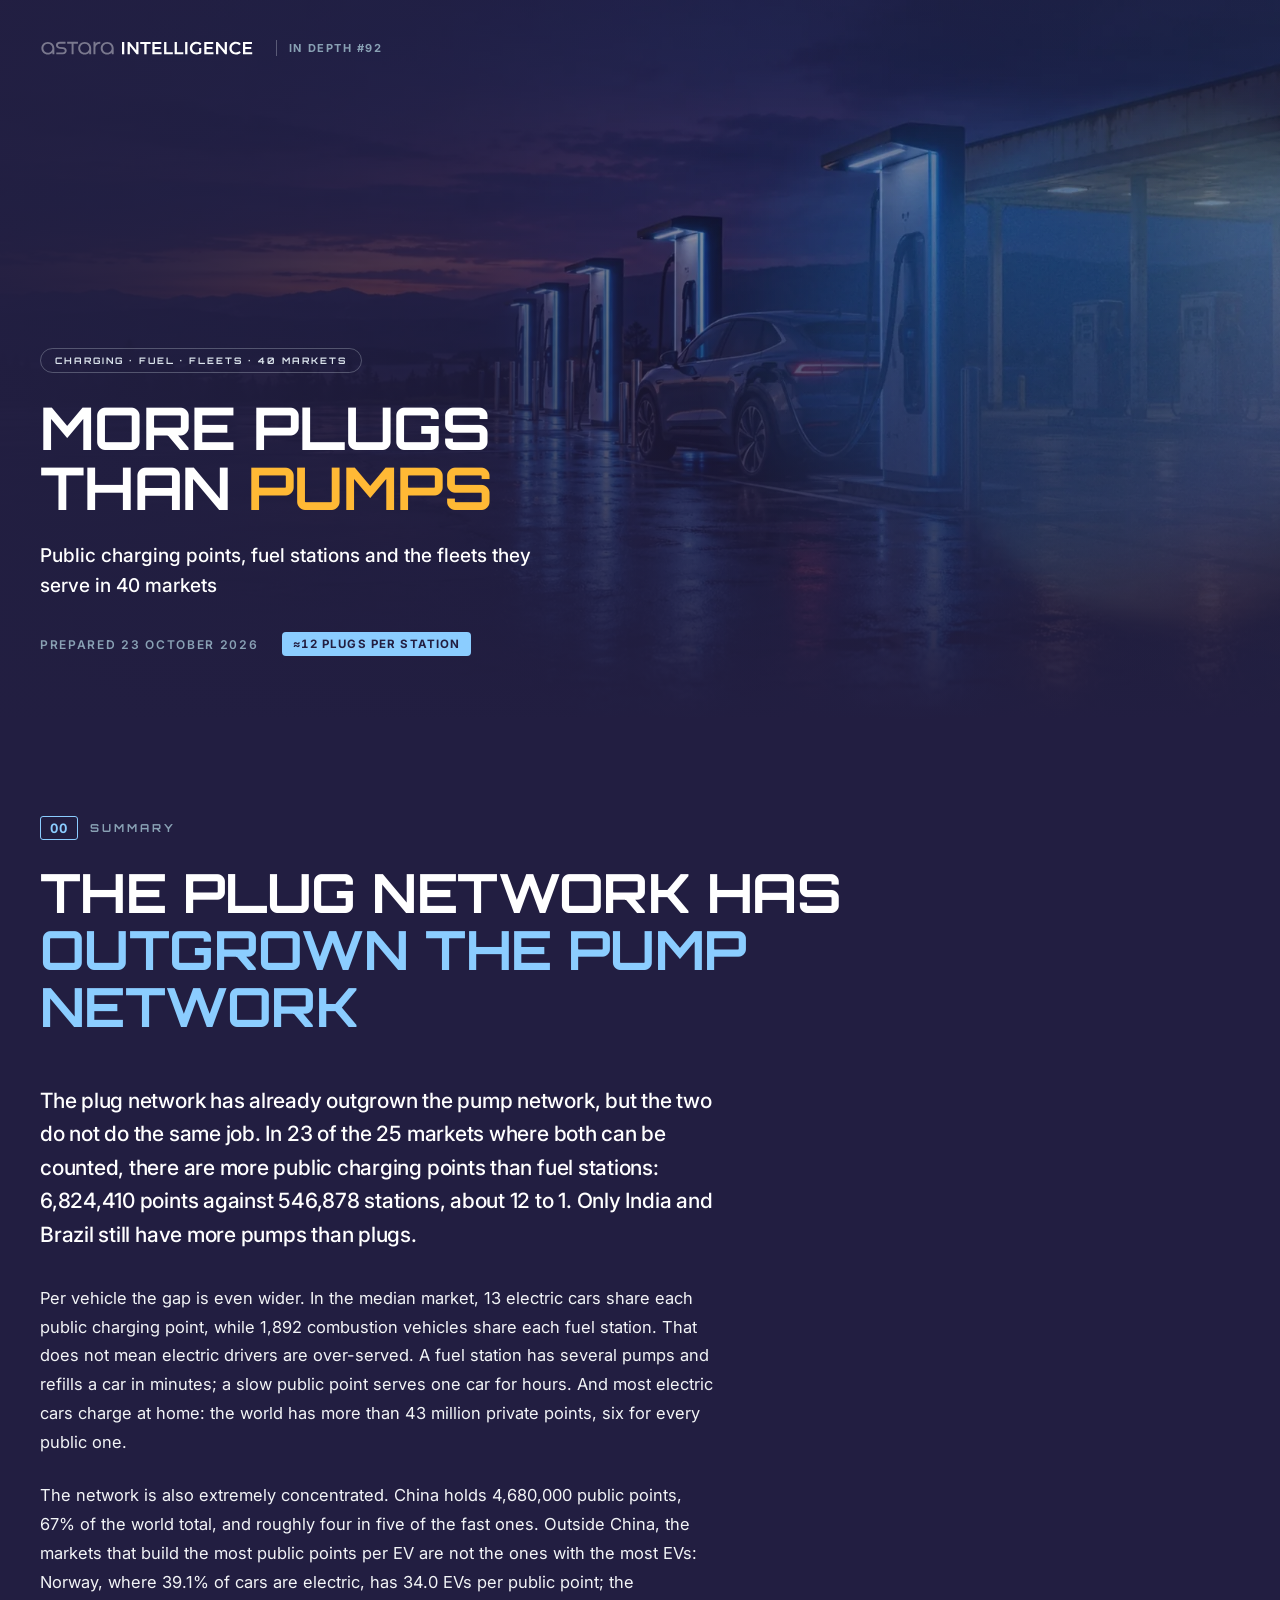
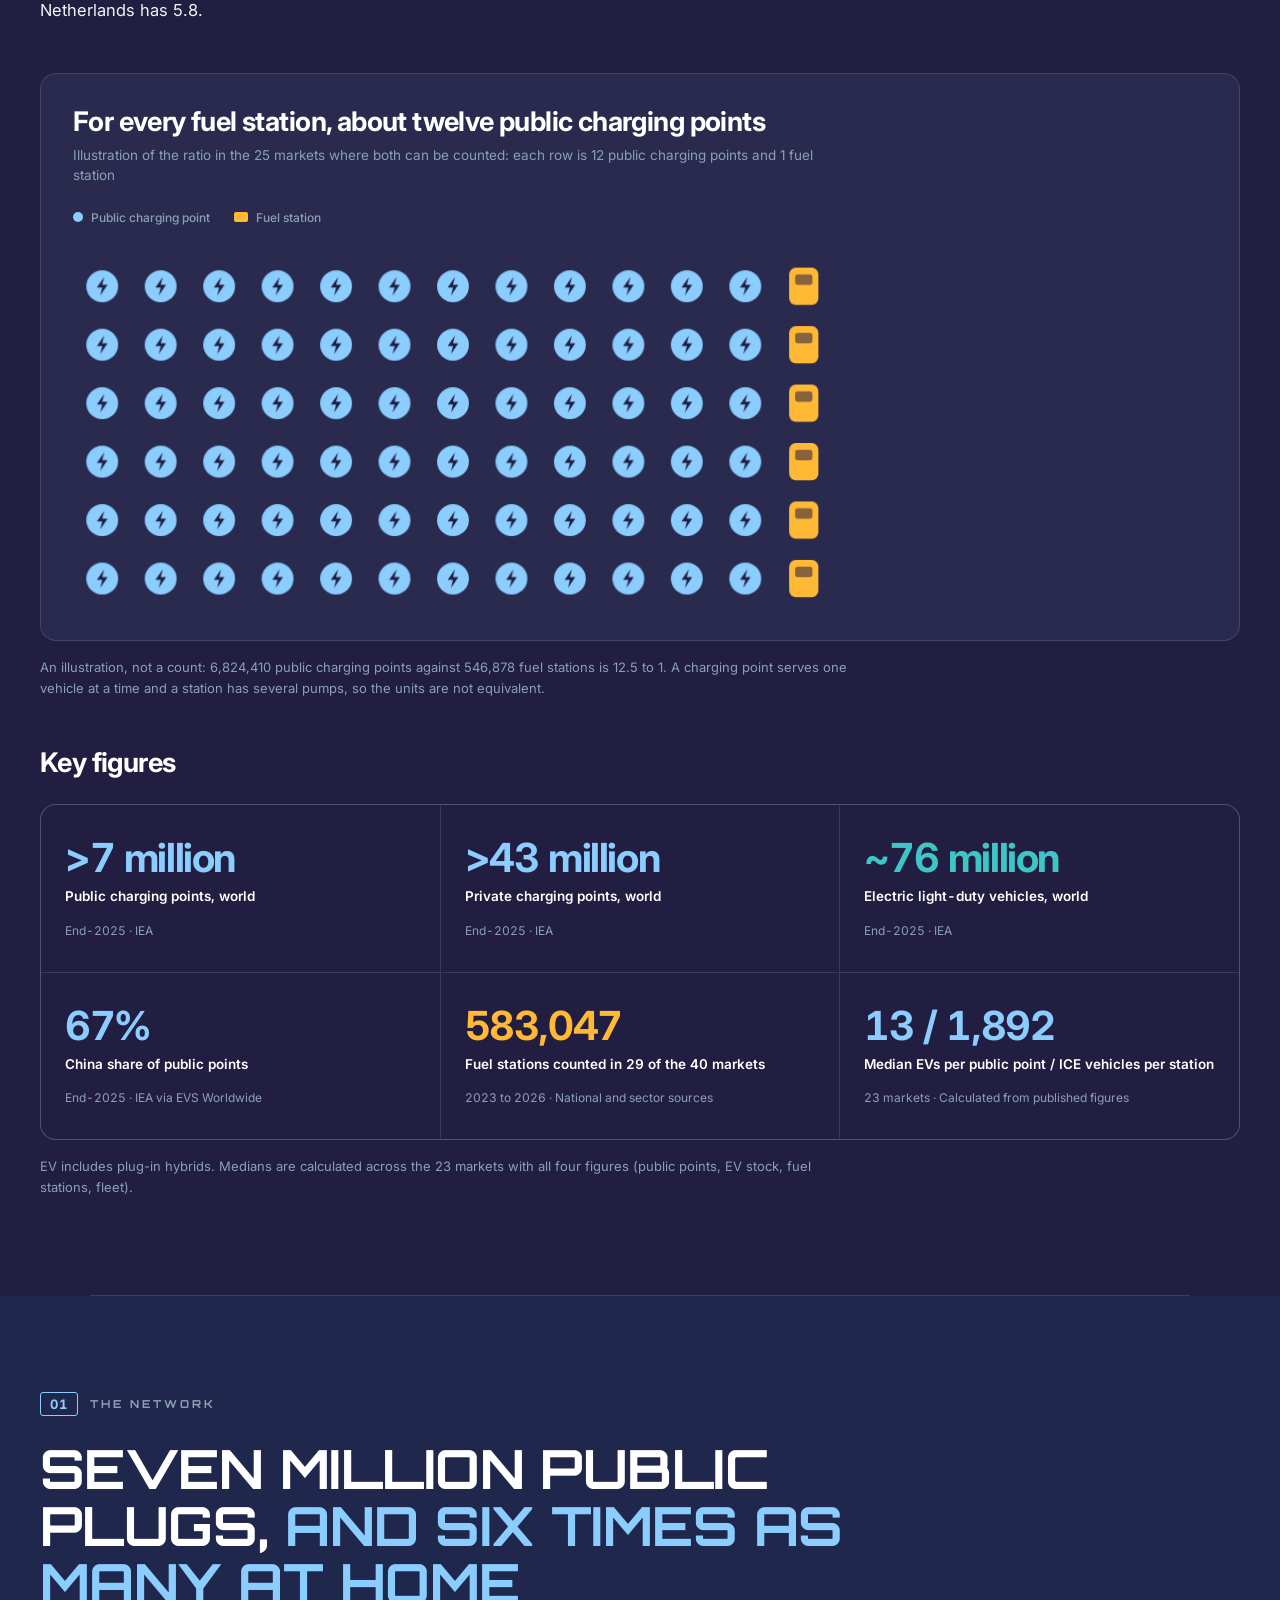
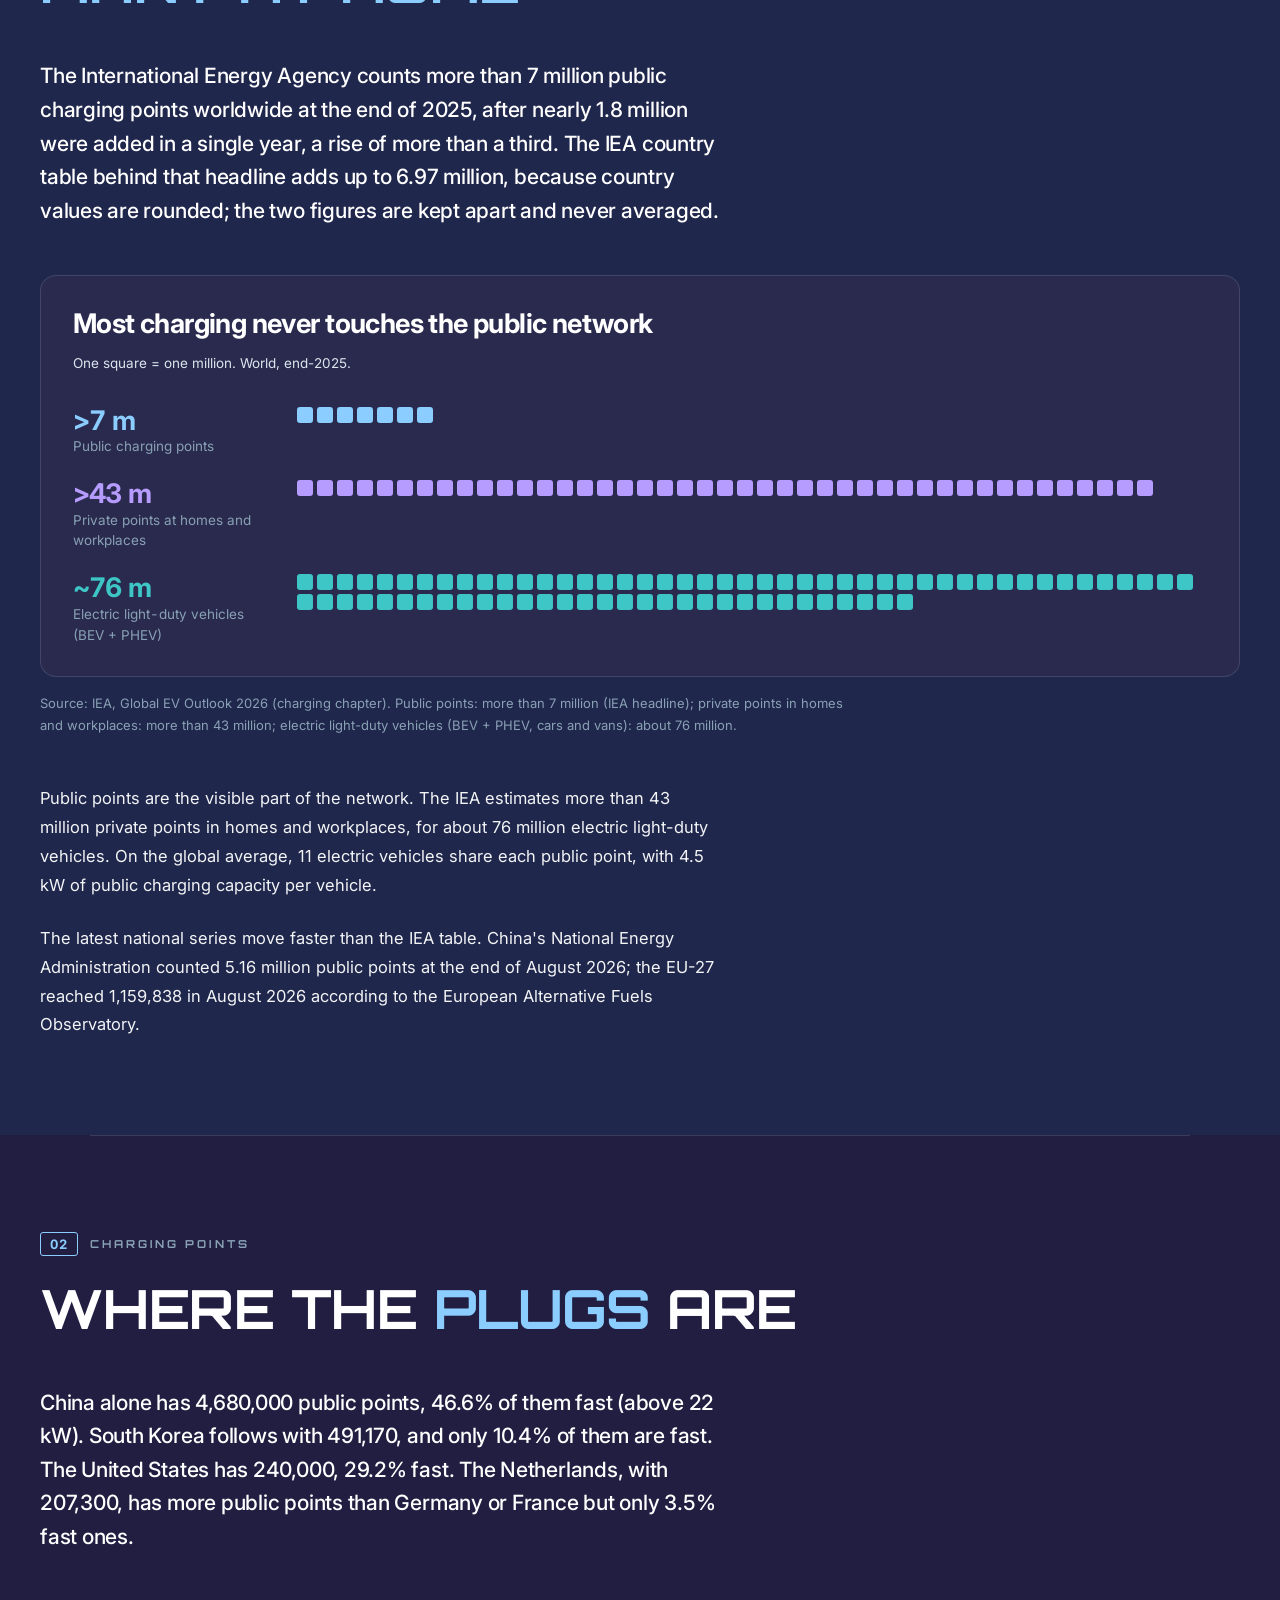
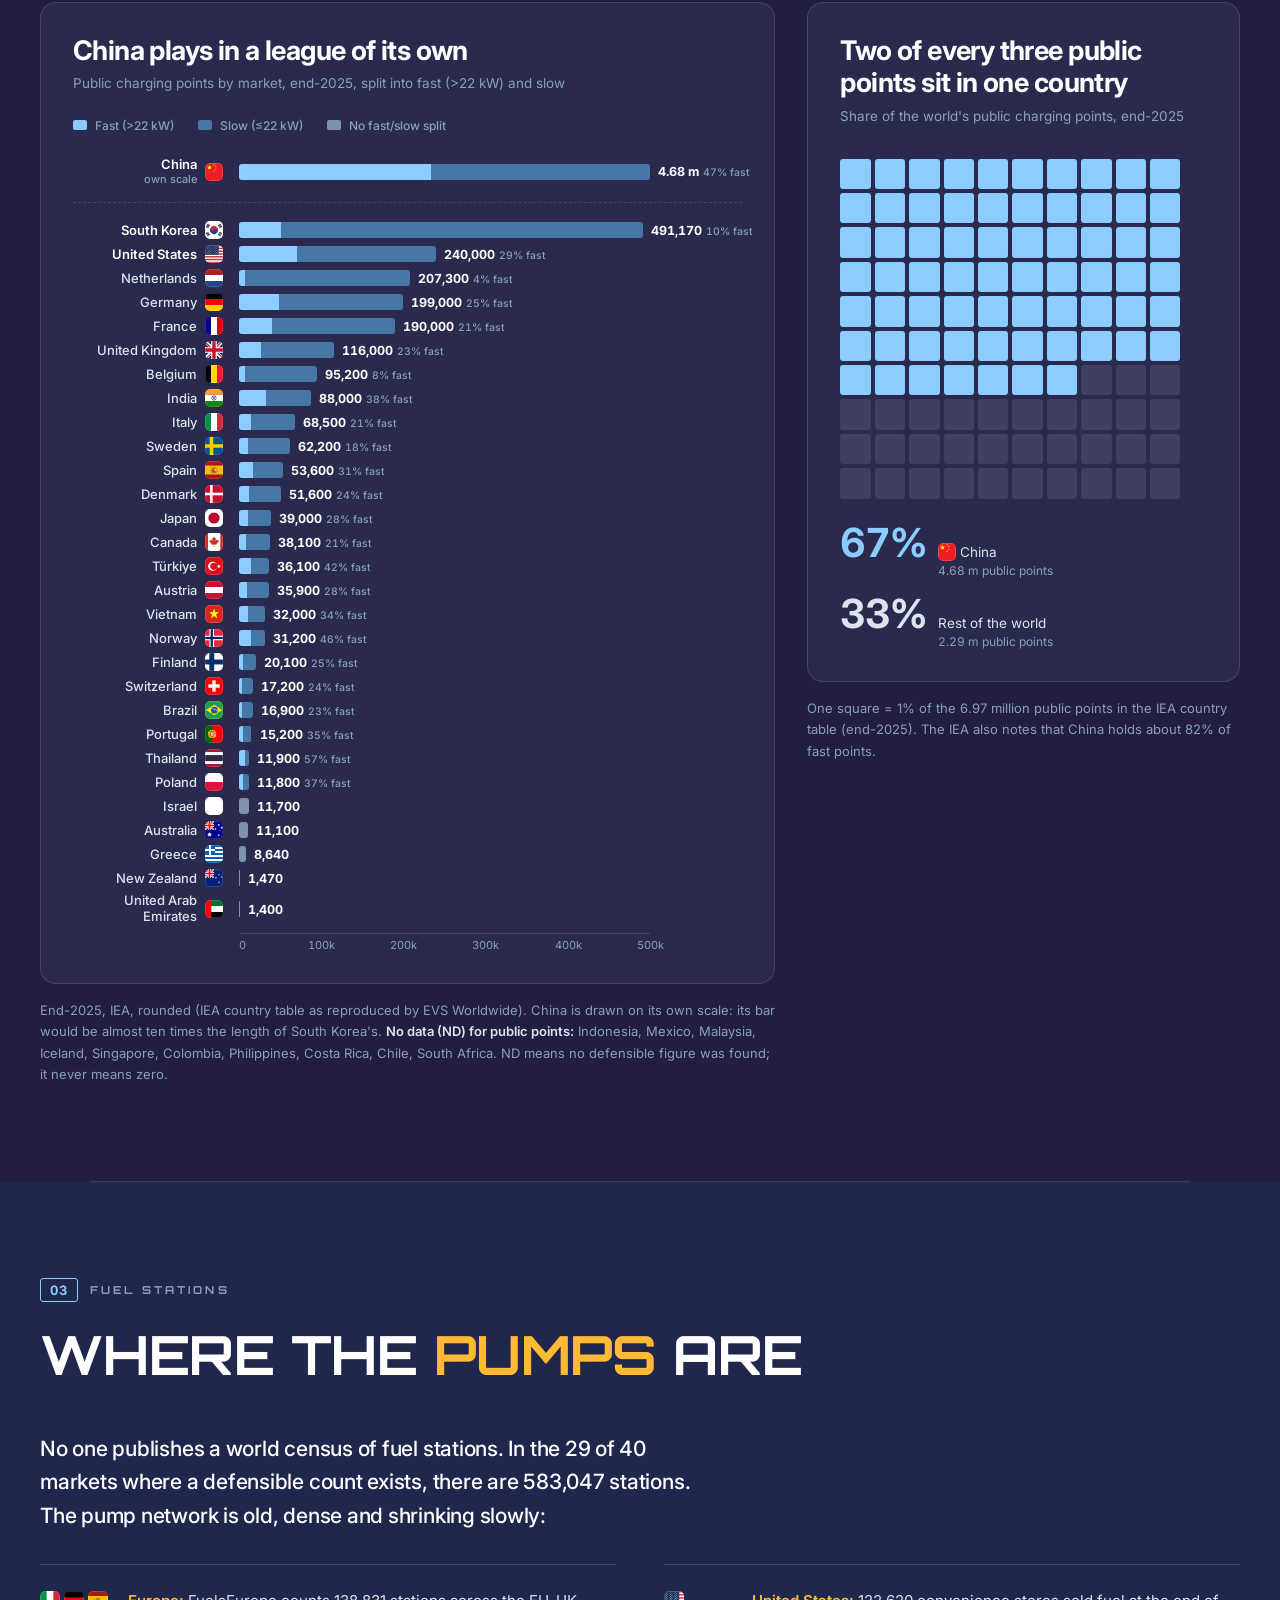
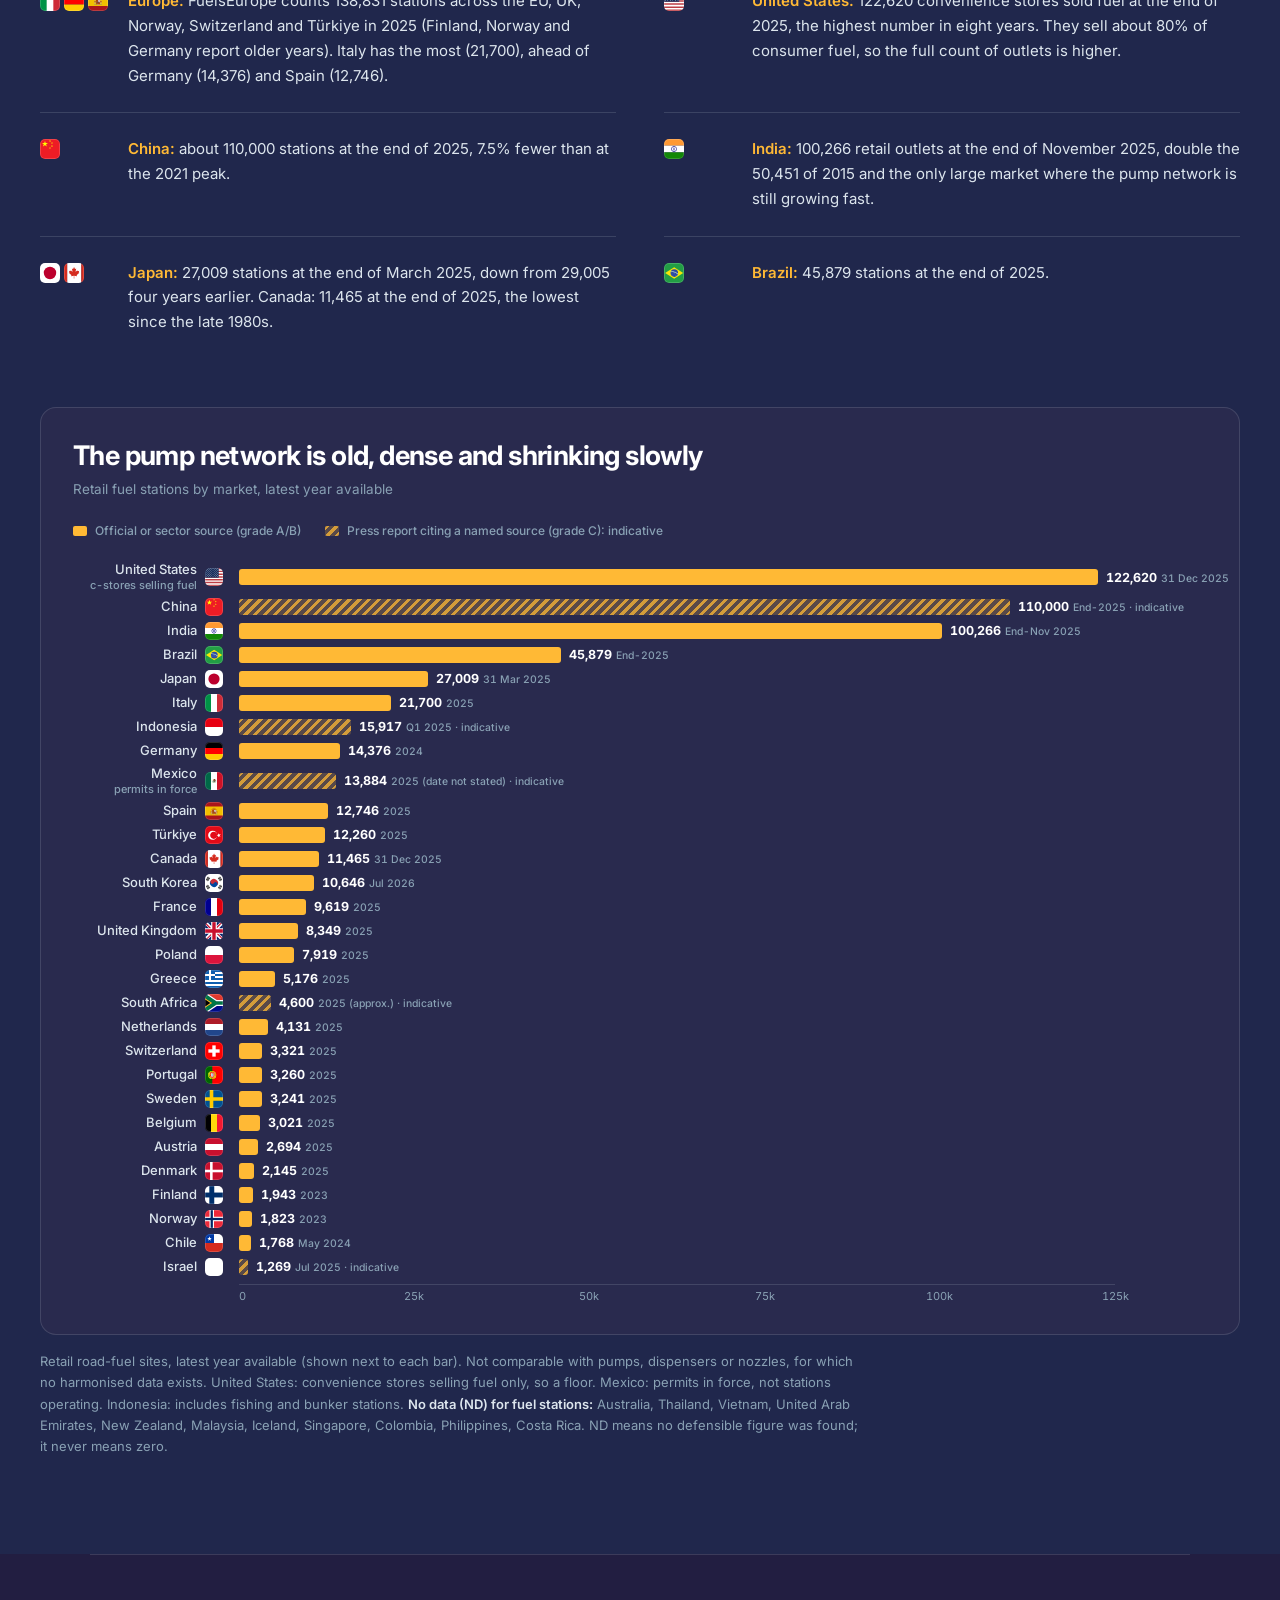
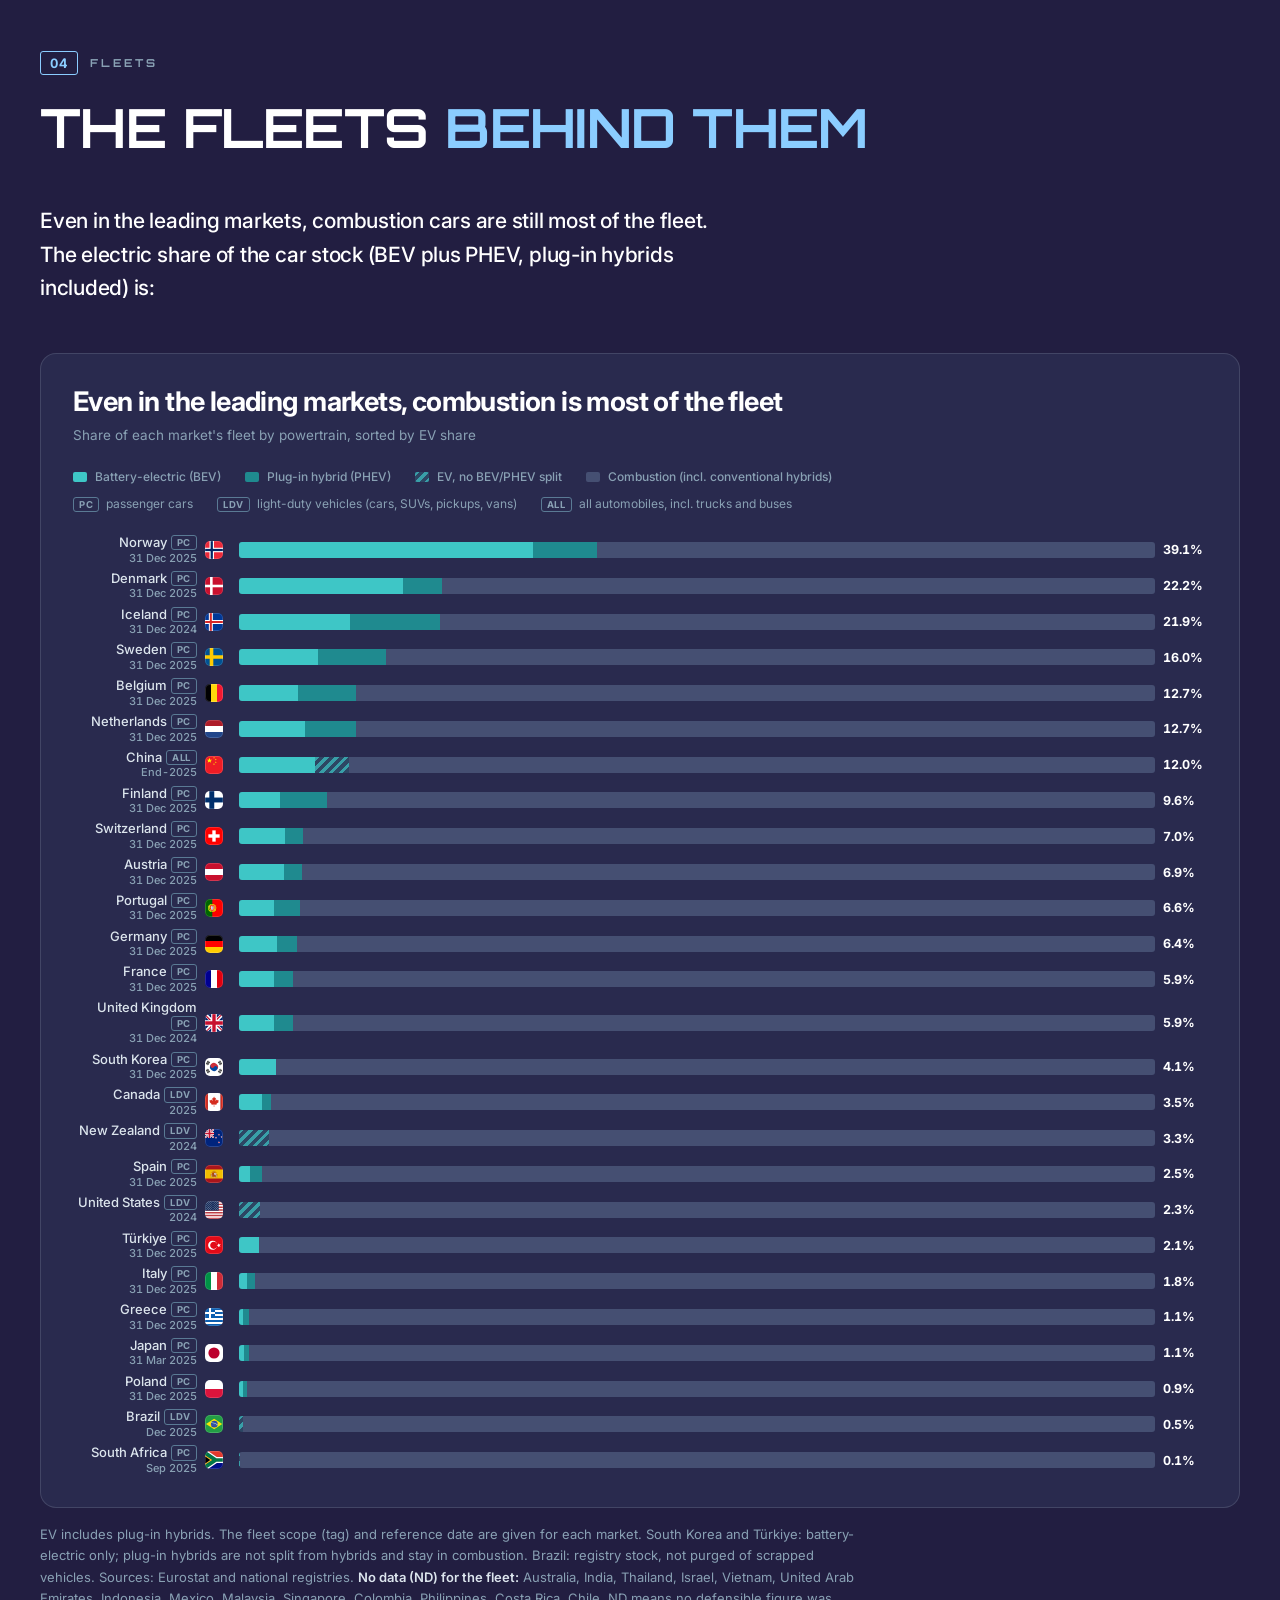
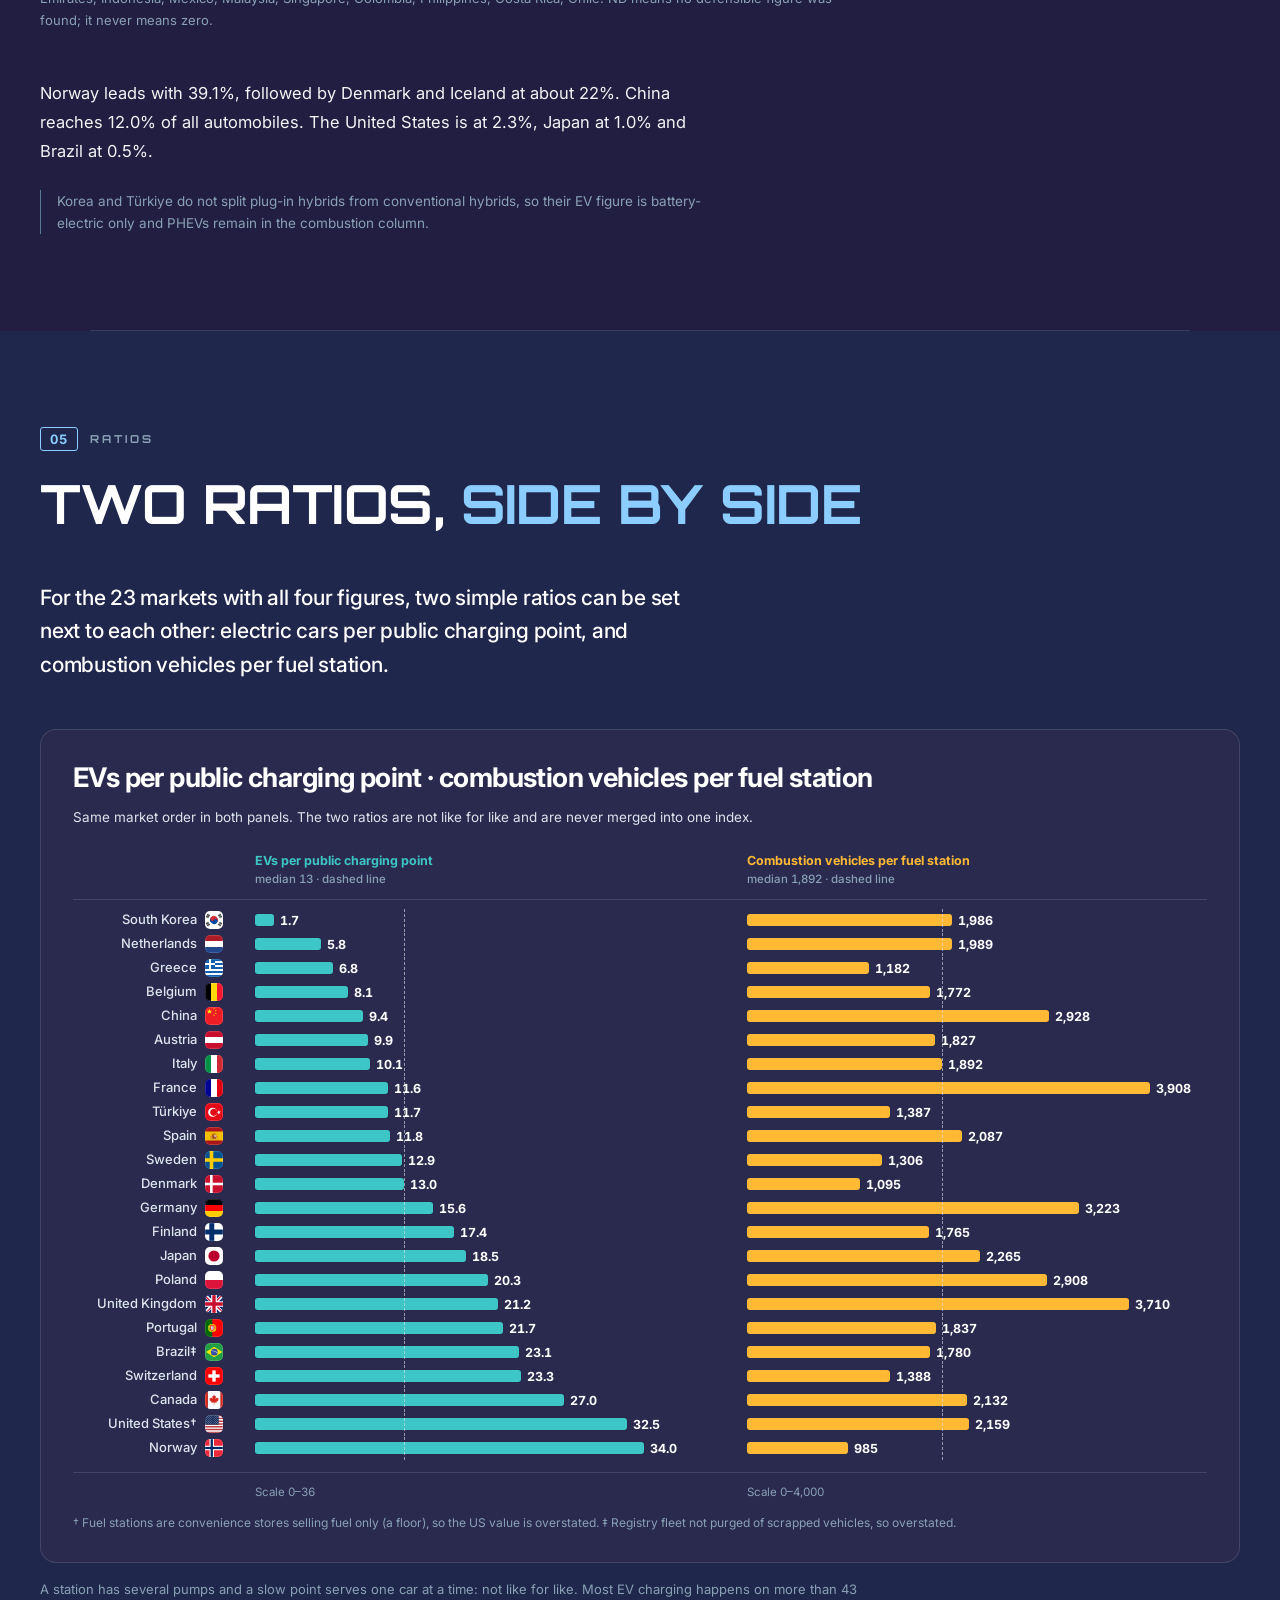
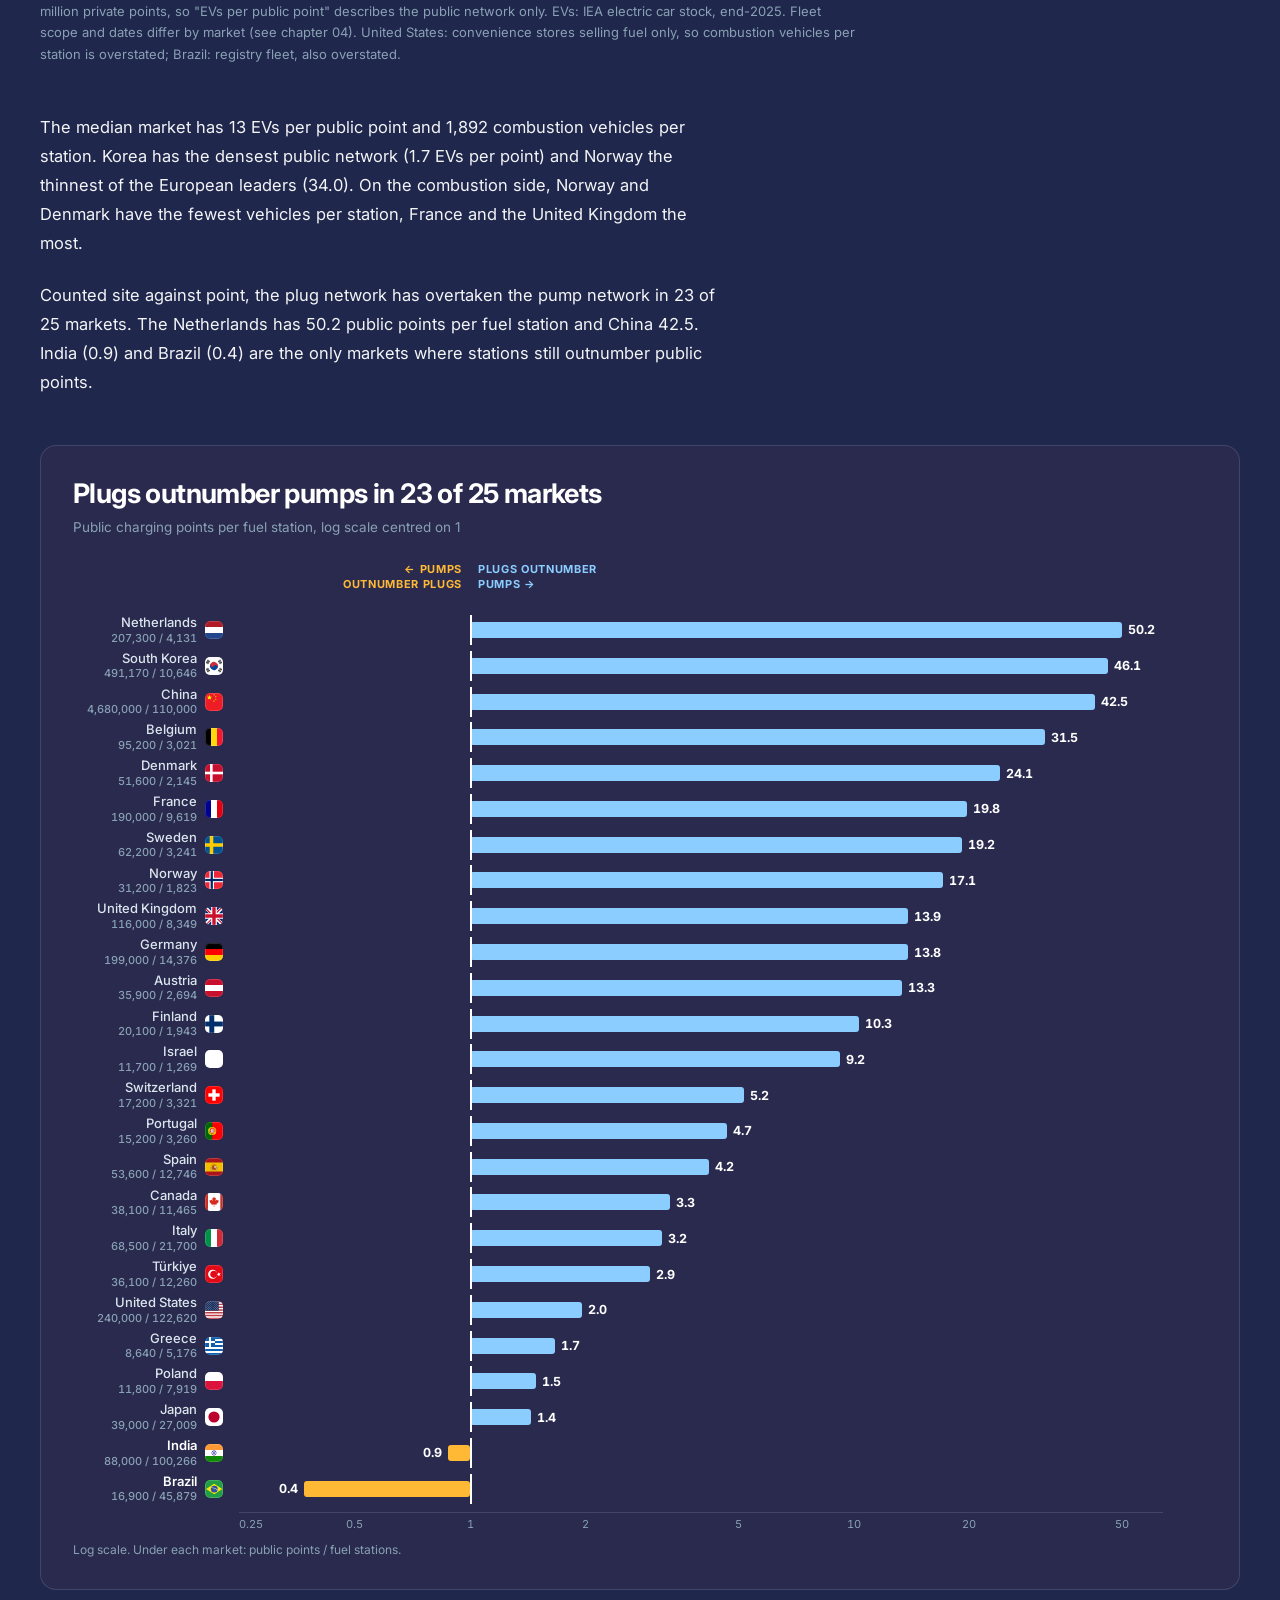
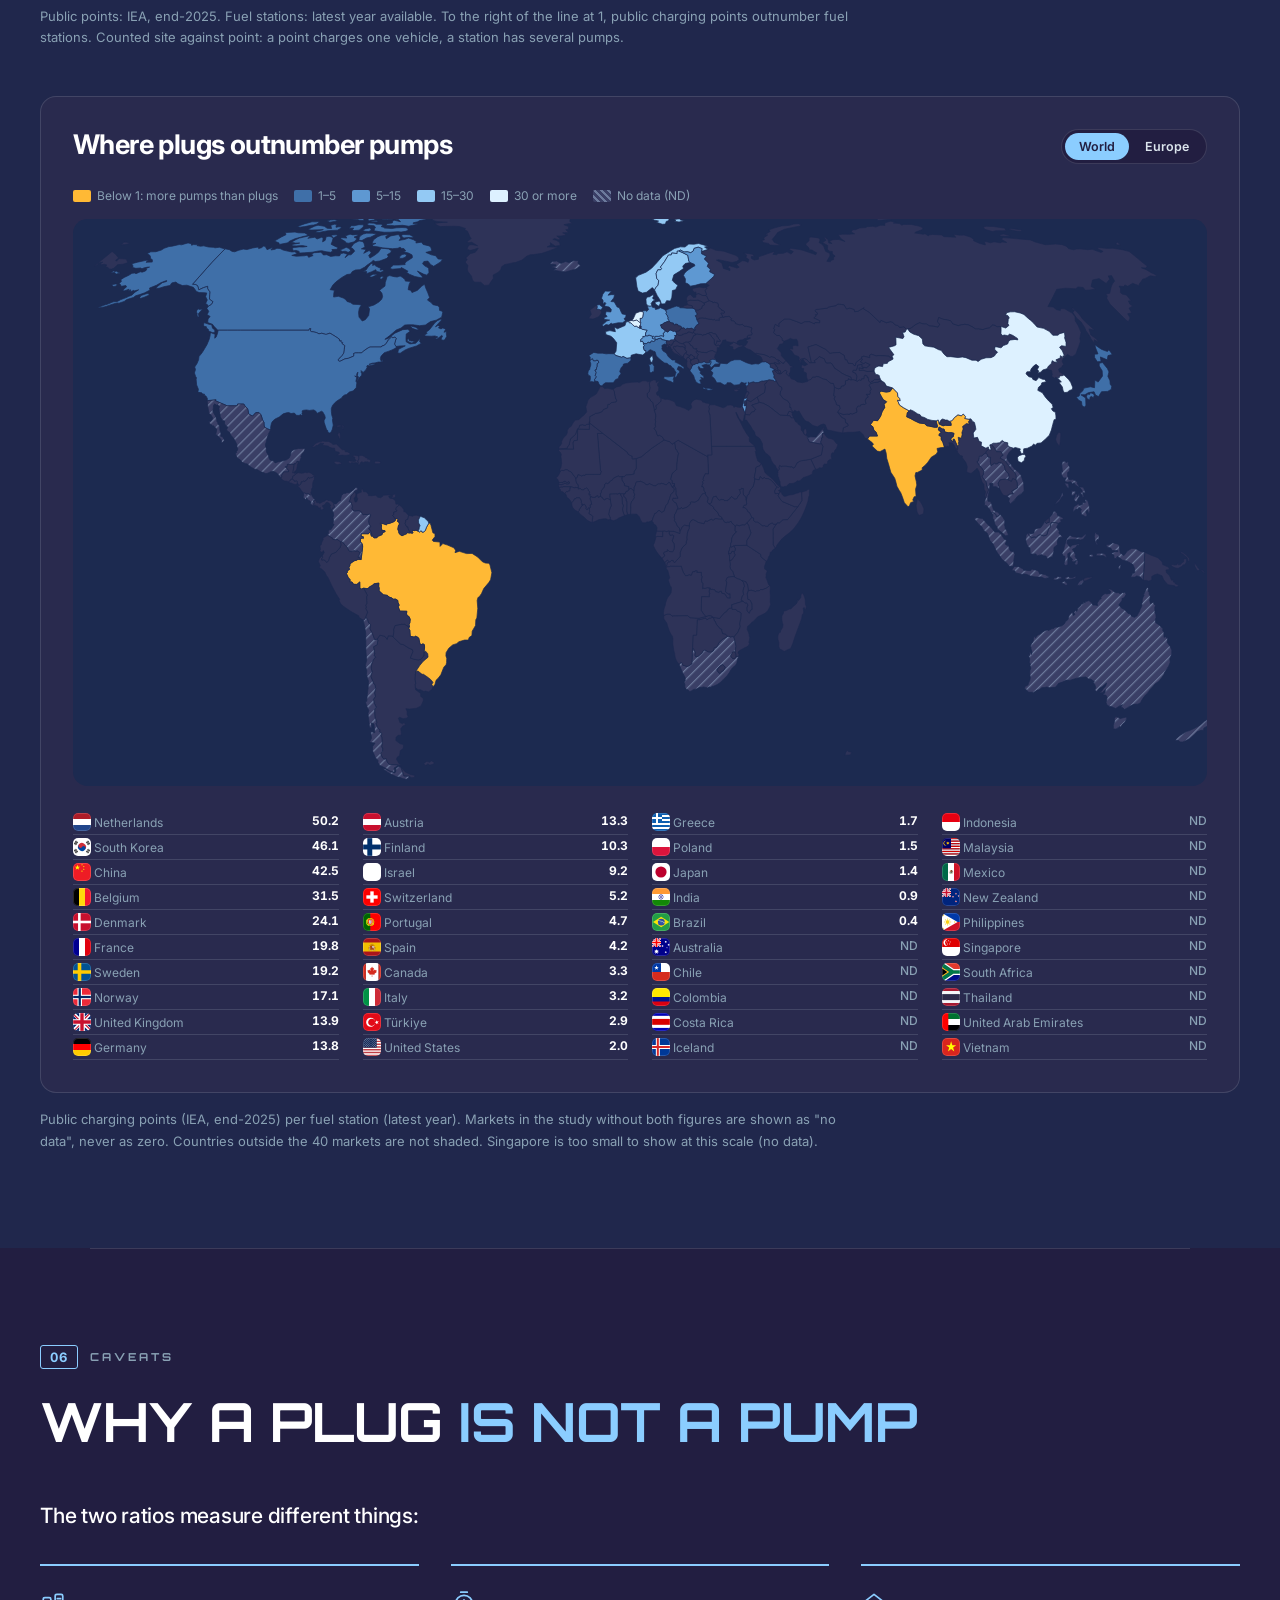
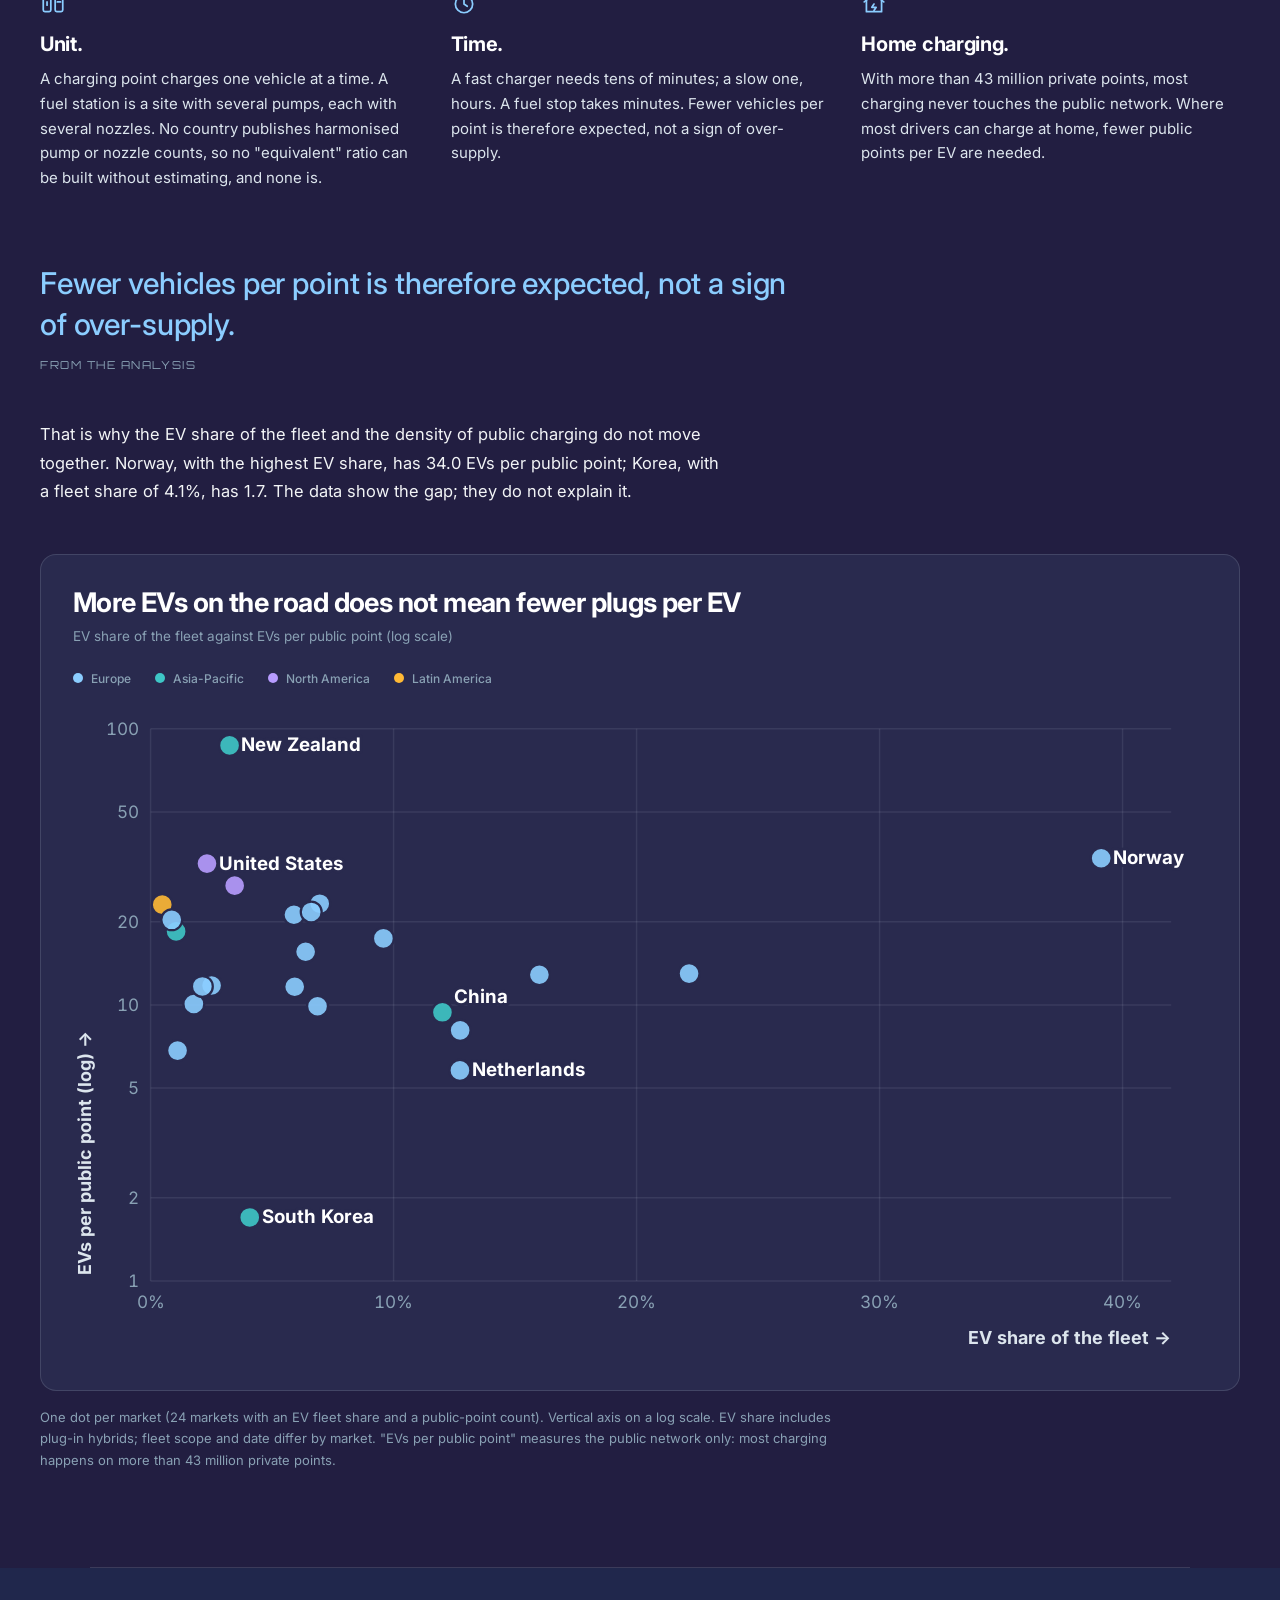
==== commit 4af32bad: "Summary: animated 12-plugs-to-1-pump figure Co-Authored-By: Claude Sonnet 5.5 <noreply@anthropic.com" ====
--- a/index.html
+++ b/index.html
@@ -234,6 +234,14 @@
 .kfig__l{font-size:var(--fs-small);font-weight:600;line-height:1.4;color:var(--txt);}
 .kfig__s{font-size:12px;line-height:1.45;color:var(--txt-muted);margin-top:auto;padding-top:var(--sp-1);}
 
+/* summary — 12 plugs to 1 pump */
+.ratio-viz{margin-top:var(--sp-5);max-width:760px;}
+.ratio-viz svg{width:100%;height:auto;display:block;}
+.rv__plug circle{fill:var(--col-plug);}
+.rv__plug path{fill:var(--ink);}
+.rv__pump rect:first-child{fill:var(--col-pump);}
+.rv__pump rect:last-child{fill:var(--ink);opacity:.55;}
+
 /* ch01 — unit squares (1 square = 1 million) */
 .units{display:grid;gap:var(--sp-4);margin-top:var(--sp-5);}
 .urow{display:grid;gap:var(--sp-2);}
@@ -390,6 +398,12 @@
 
 /* ---------- 9. MOTION ---------- */
 @media(prefers-reduced-motion:no-preference){
+  /* plugs light up in sequence, each row ending with its pump */
+  .rv__plug,.rv__pump{opacity:0;transform-box:fill-box;transform-origin:center;animation:none;}
+  .visible .rv__plug{animation:rv-plug .55s var(--ease) both;animation-delay:var(--d);}
+  .visible .rv__pump{animation:rv-pump .6s var(--ease) both;animation-delay:var(--d);}
+  @keyframes rv-plug{from{opacity:0;transform:scale(.4);}60%{opacity:1;filter:brightness(1.5);}to{opacity:1;transform:none;filter:none;}}
+  @keyframes rv-pump{from{opacity:0;transform:scale(.4);}to{opacity:1;transform:none;}}
   .row__fill{transform:scaleX(0);transition:transform .9s var(--ease);transition-delay:calc(var(--i,0)*25ms);}
   .visible .row__fill{transform:none;}
   .waffle i,.usq i{opacity:0;transition:opacity .4s var(--ease);transition-delay:calc(var(--i,0)*8ms);}
@@ -437,6 +451,16 @@
     <p class="body-text reveal" data-src="sum2">Per vehicle the gap is even wider. In the median market, 13 electric cars share each public charging point, while 1,892 combustion vehicles share each fuel station. That does not mean electric drivers are over-served. A fuel station has several pumps and refills a car in minutes; a slow public point serves one car for hours. And most electric cars charge at home: the world has more than 43 million private points, six for every public one.</p>
     <p class="body-text reveal" data-src="sum3">The network is also extremely concentrated. China holds 4,680,000 public points, 67% of the world total, and roughly four in five of the fast ones. Outside China, the markets that build the most public points per EV are not the ones with the most EVs: Norway, where 39.1% of cars are electric, has 34.0 EVs per public point; the Netherlands has 5.8.</p>
   </div>
+
+  <figure class="fig reveal">
+    <div class="fig__frame">
+      <div class="fig__title">For every fuel station, about twelve public charging points</div>
+      <div class="fig__what">Illustration of the ratio in the 25 markets where both can be counted: each row is 12 public charging points and 1 fuel station</div>
+      <div class="key-legend"><span><i style="background:var(--col-plug)"></i>Public charging point</span><span><i class="sq" style="background:var(--col-pump)"></i>Fuel station</span></div>
+      <div class="ratio-viz" id="ratio-viz"></div>
+    </div>
+    <figcaption>An illustration, not a count: 6,824,410 public charging points against 546,878 fuel stations is 12.5 to 1. A charging point serves one vehicle at a time and a station has several pumps, so the units are not equivalent.</figcaption>
+  </figure>
 
   <figure class="fig reveal">
     <div class="fig__plain">
@@ -702,6 +726,21 @@
     : `<span class="flag ${cls}" style="background-image:url('deploy/flags/${f}.svg')" aria-hidden="true"></span>`; };
 const mlab = (m,label,sub) => `<span class="row__mt">${label ?? esc(m)}${sub?`<small>${sub}</small>`:''}</span>${flag(m)}`;   // market label: name, optional sub-line, flag tile
 const LAB = 'var(--lab)';   // space reserved at the end of a bar row for its value label (CSS: 92px, 70px on phones)
+
+/* ================= summary — 12 plugs to 1 pump, one row at a time ================= */
+function renderRatioViz(){
+  const rows=6, plugs=12, S=44, R=12;
+  const w=(plugs+1)*S, h=rows*S;
+  let s=`<svg viewBox="0 0 ${w} ${h}" role="img" aria-label="Illustration: each of six rows shows 12 public charging points and 1 fuel station">`;
+  for(let r=0;r<rows;r++){
+    for(let k=0;k<=plugs;k++){
+      const x=k*S+S/2, y=r*S+S/2, d=(r*(plugs+1)+k)*28;
+      if(k<plugs) s+=`<g transform="translate(${x},${y})"><g class="rv__plug" style="--d:${d}ms"><circle r="${R}"/><path d="M1.5,-7 L-4,1 H0 L-1.5,7 L4,-1 H0 Z"/></g></g>`;
+      else s+=`<g transform="translate(${x},${y})"><g class="rv__pump" style="--d:${d+120}ms"><rect x="-11" y="-14" width="22" height="28" rx="5"/><rect x="-6.5" y="-9" width="13" height="8" rx="2"/></g></g>`;
+    }
+  }
+  $('ratio-viz').innerHTML=s+'</svg>';
+}
 
 /* ================= ch01 — public vs private vs vehicles (1 square = 1 million) ================= */
 function renderUnits(){
@@ -903,6 +942,7 @@
 }
 
 /* ================= boot ================= */
+renderRatioViz();
 renderUnits();
 renderPoints();
 renderChina();
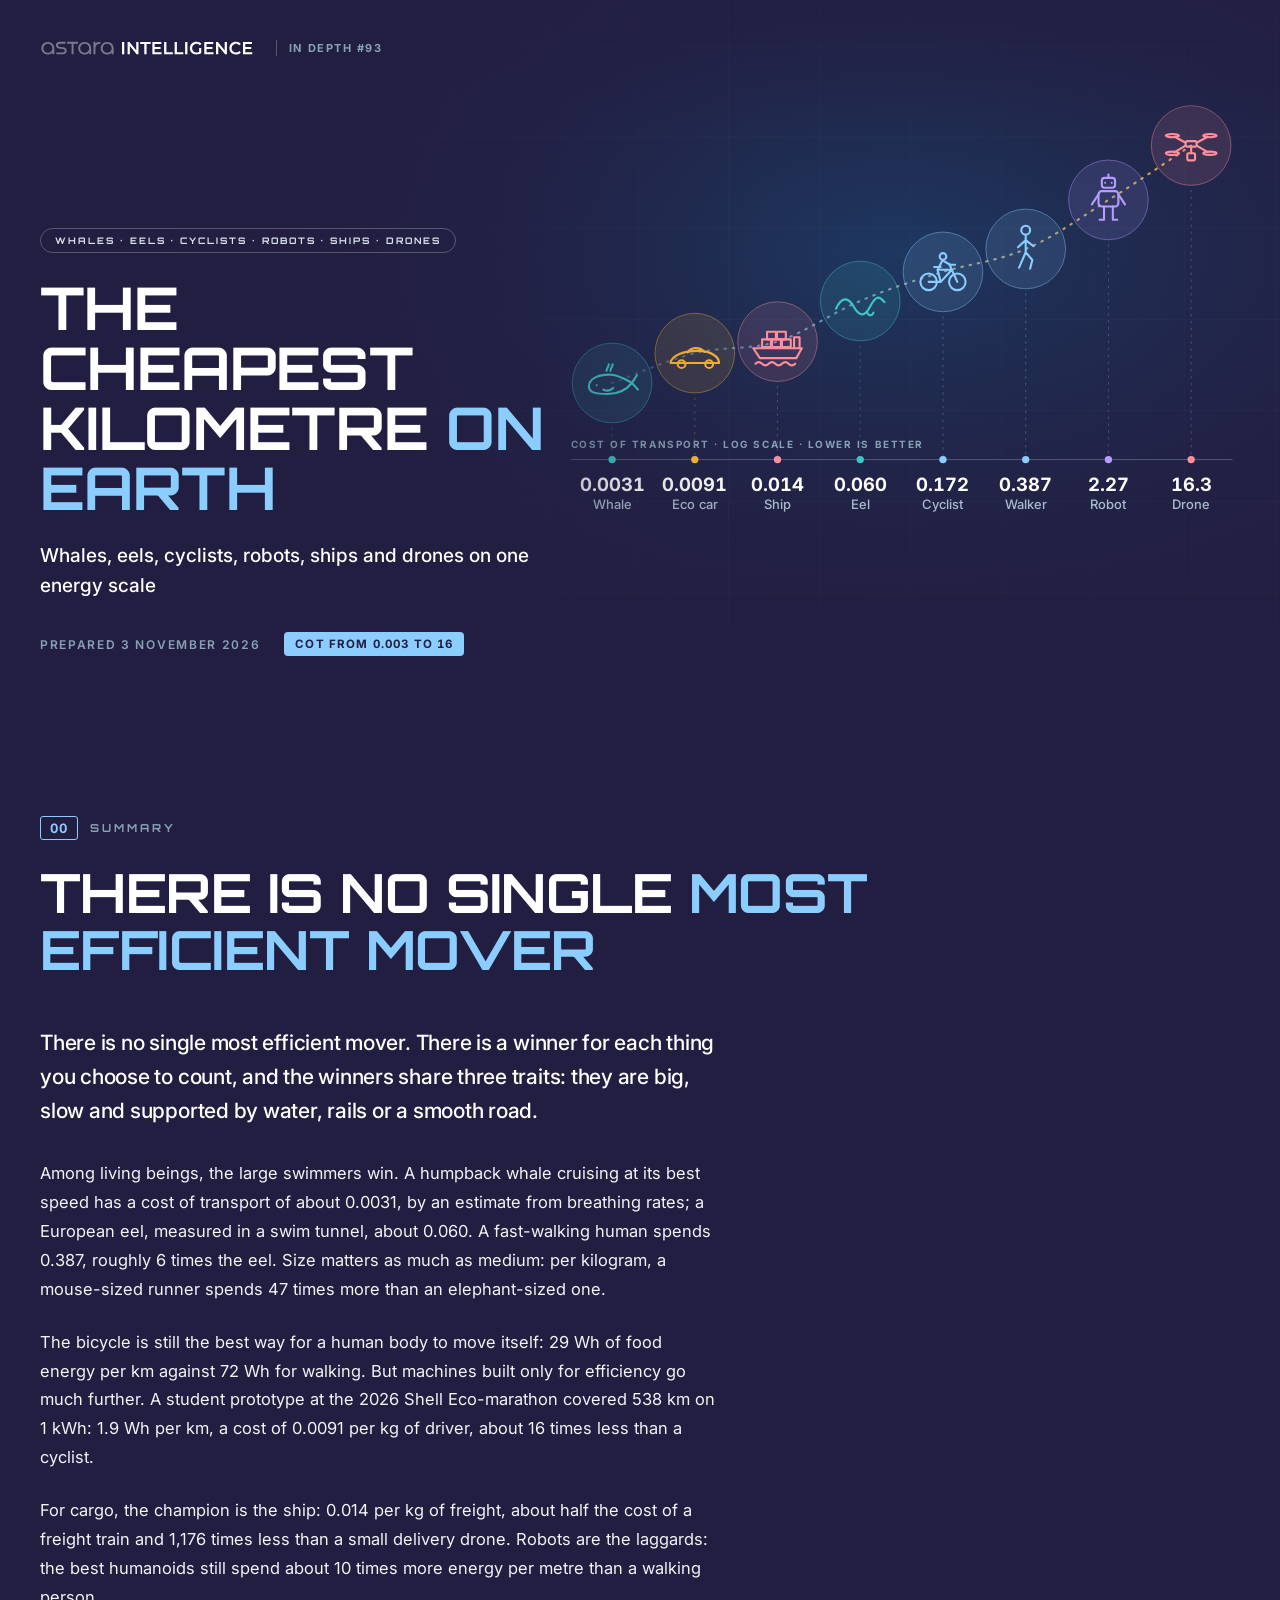
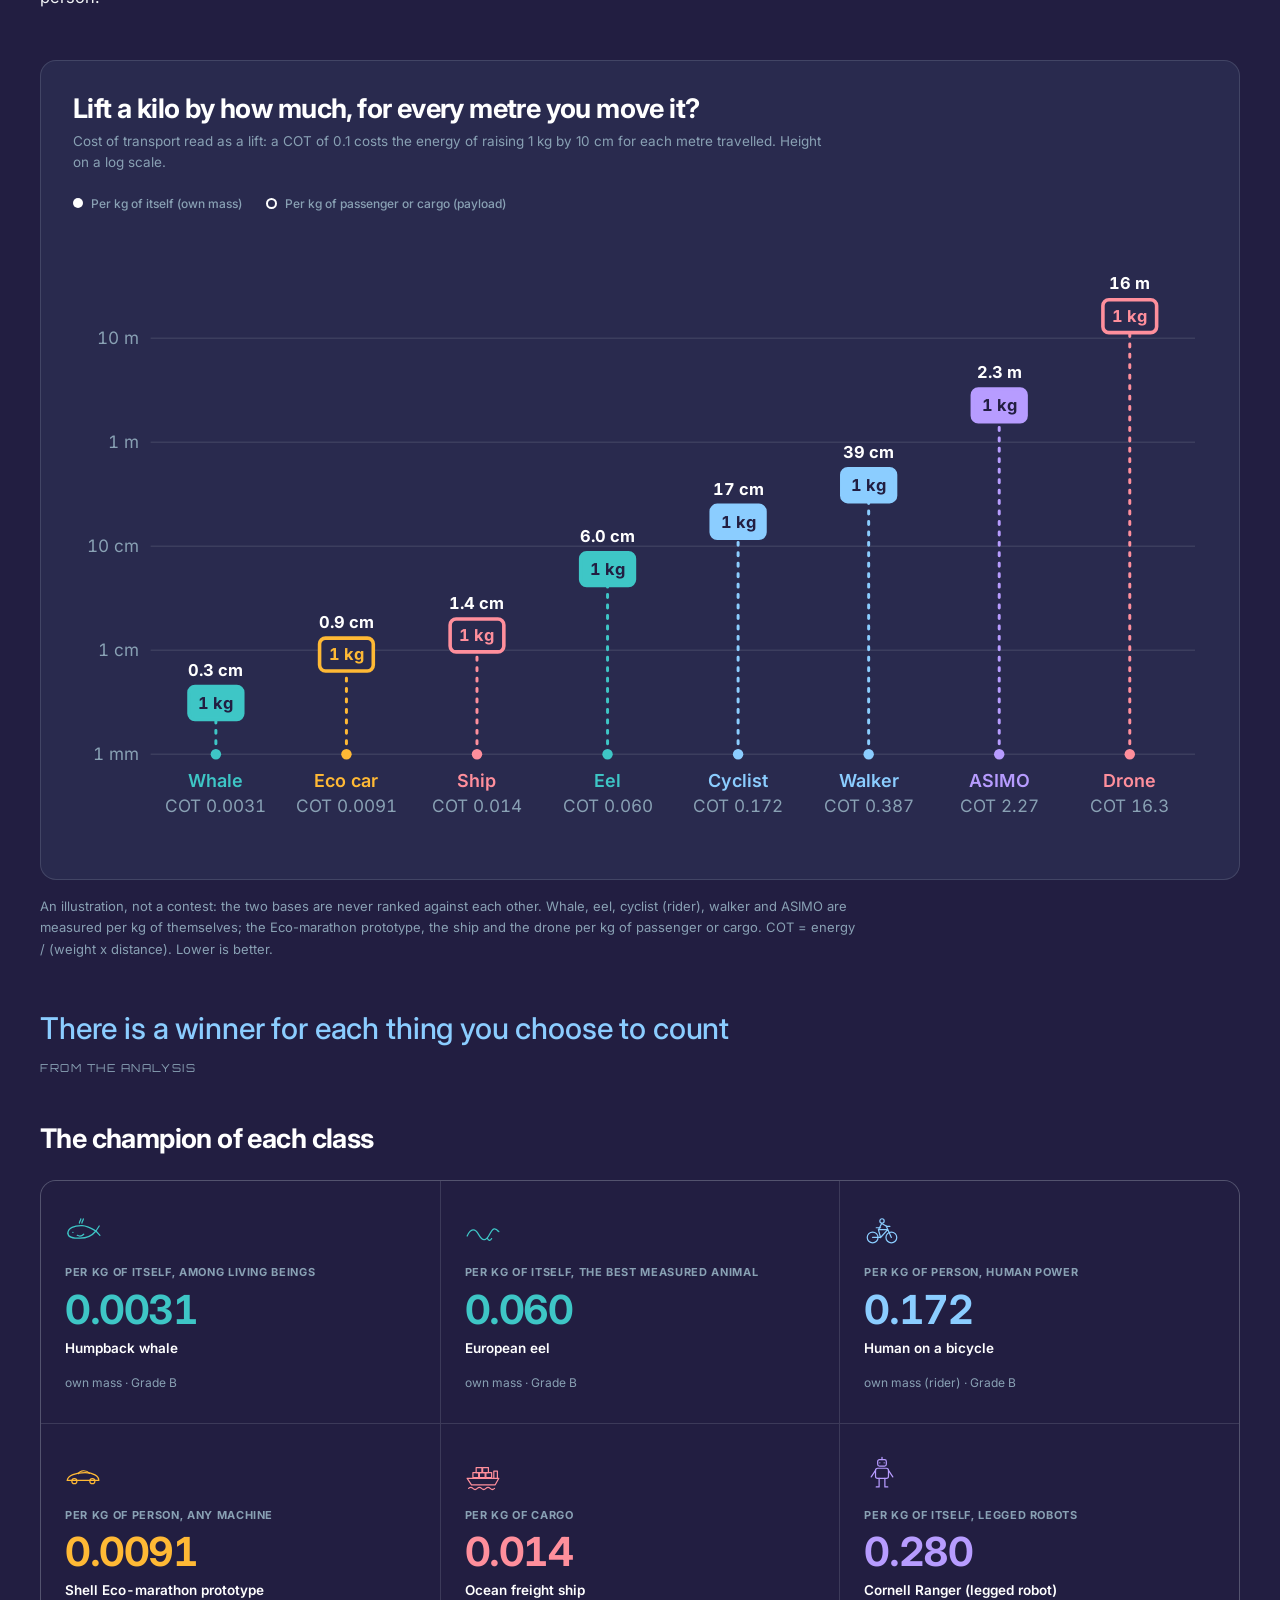
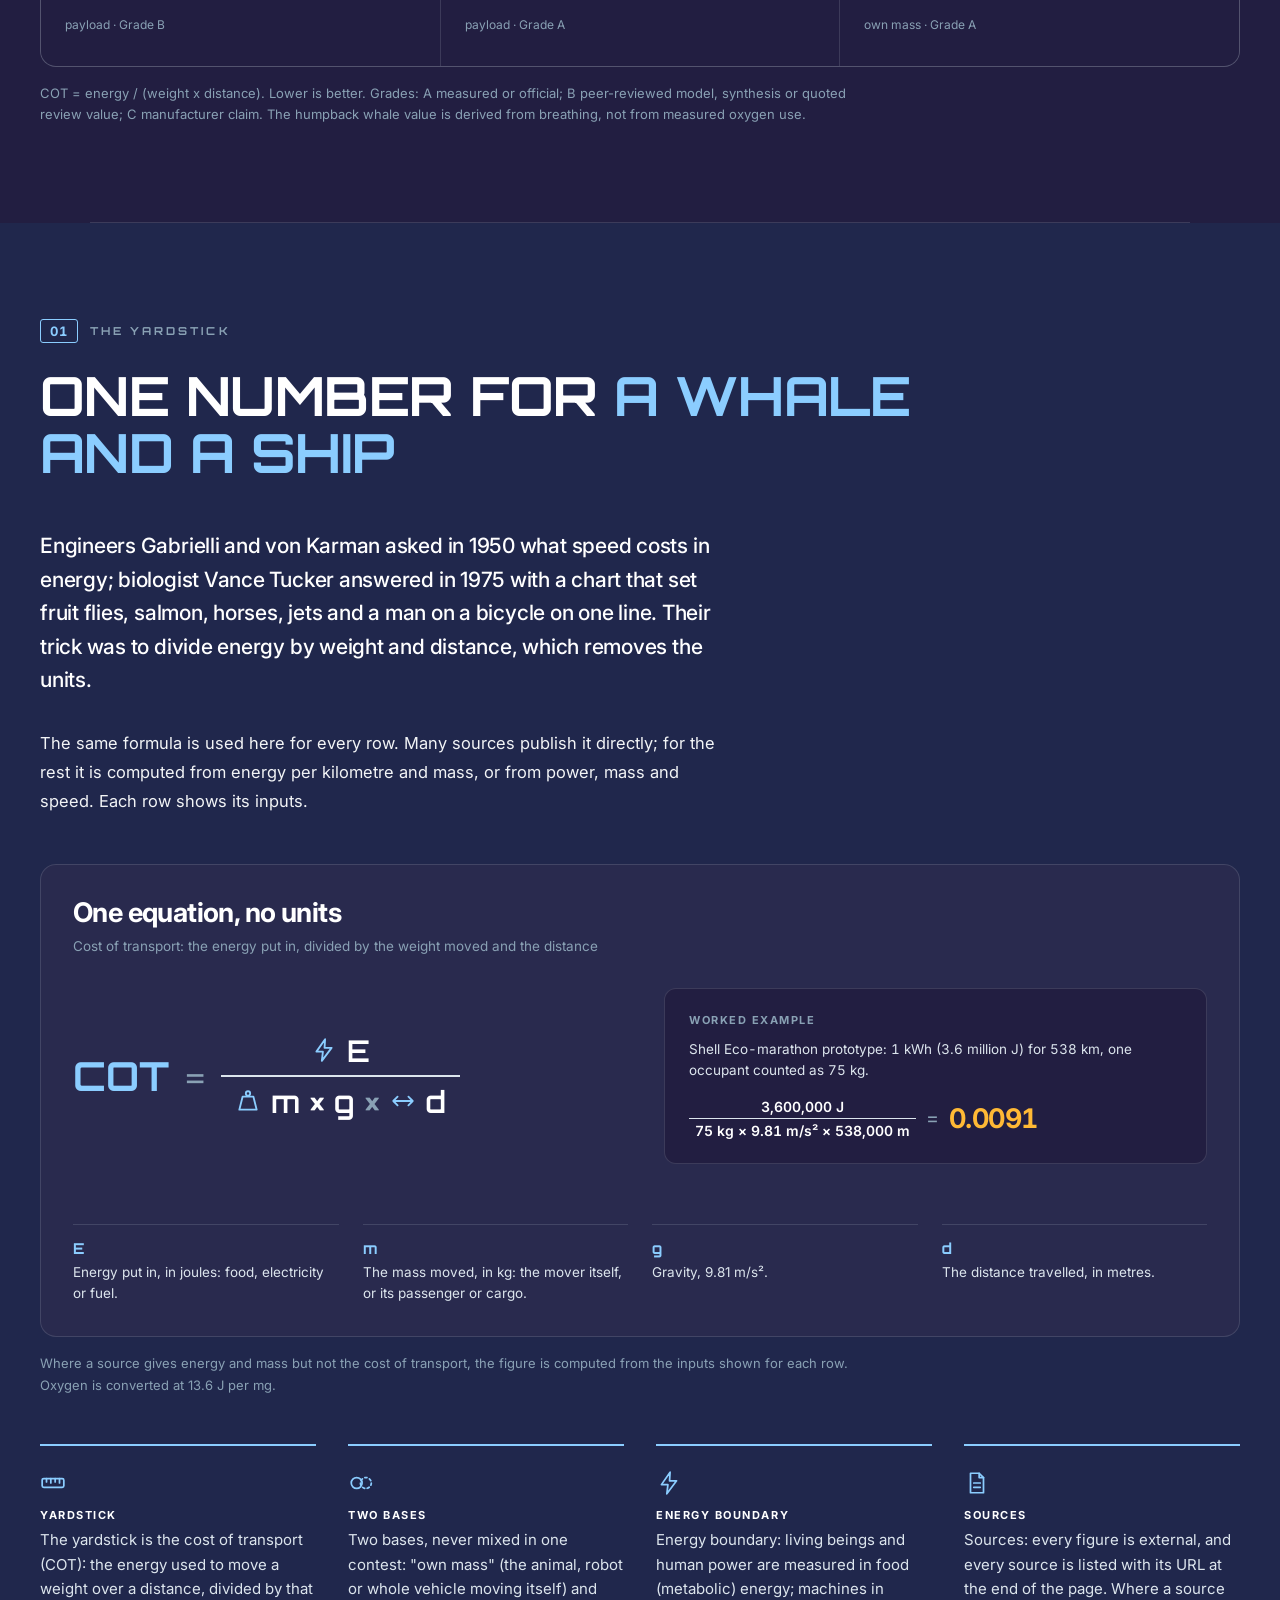
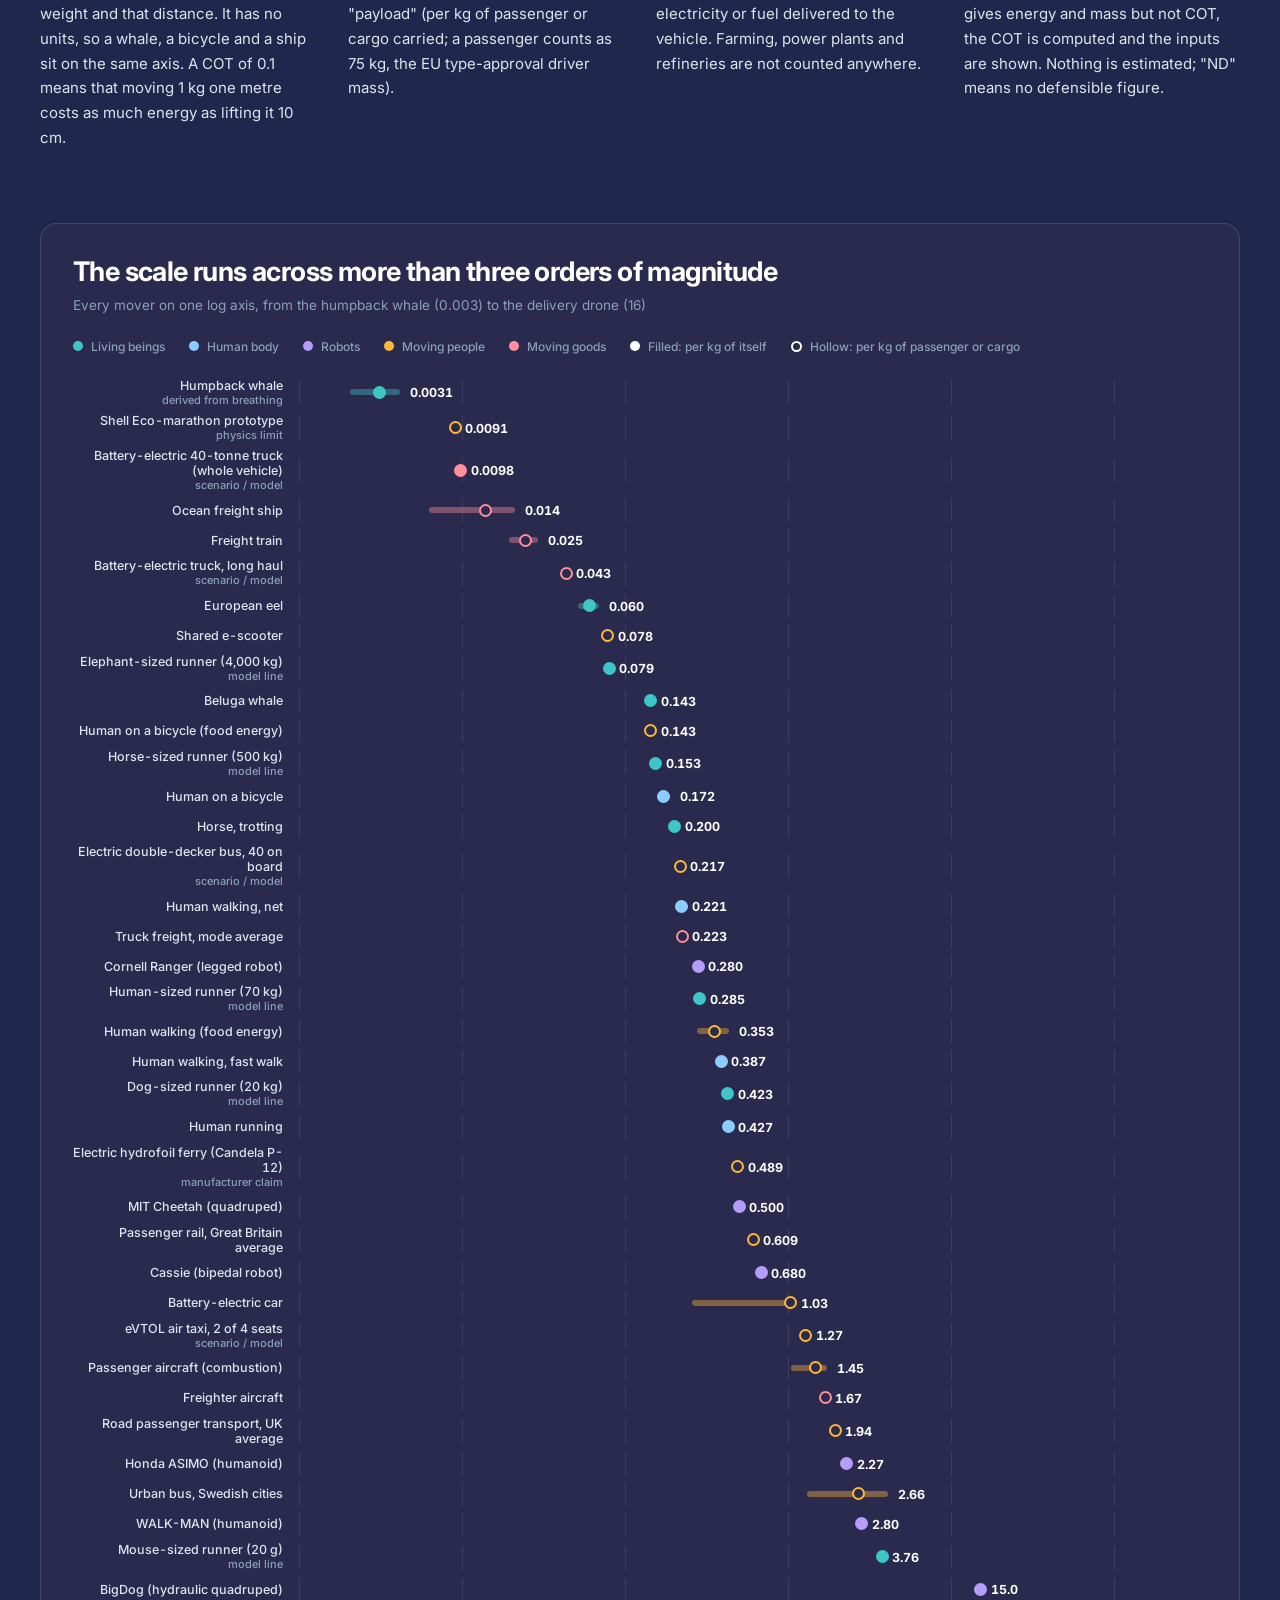
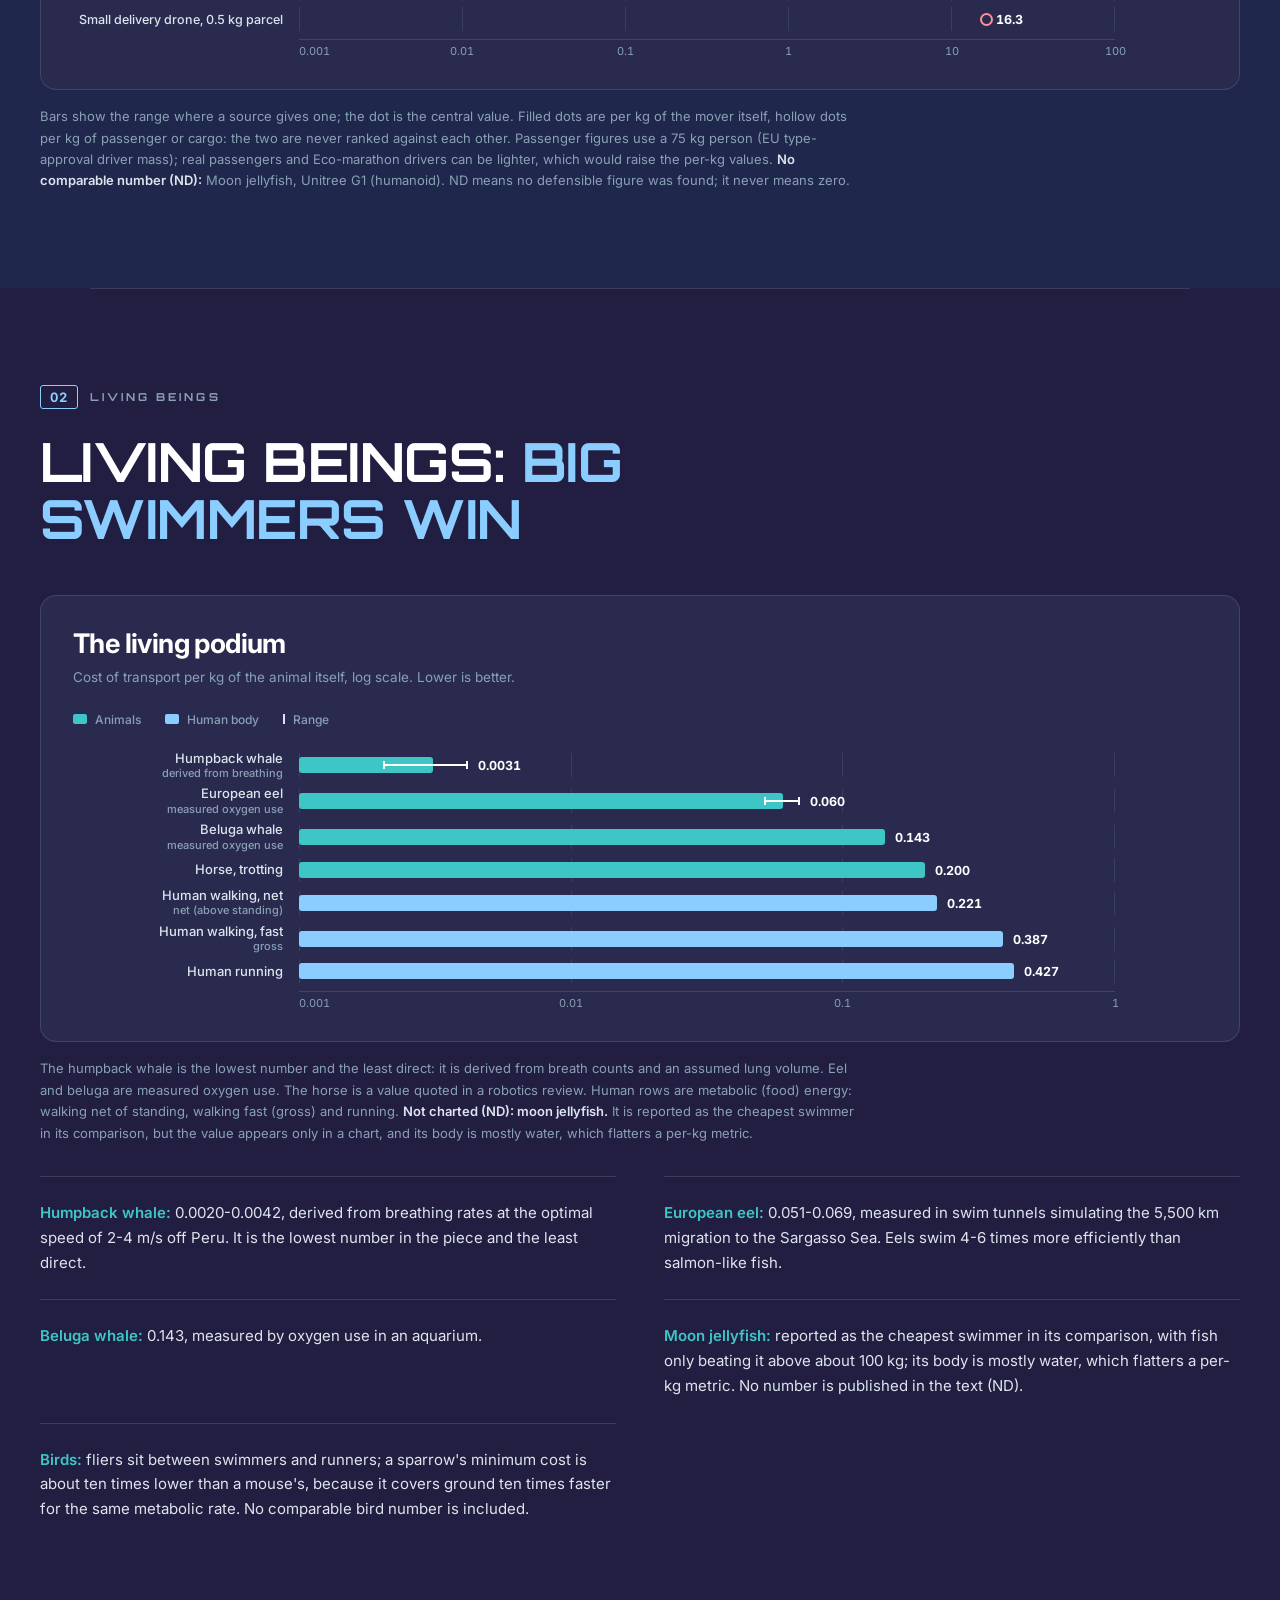
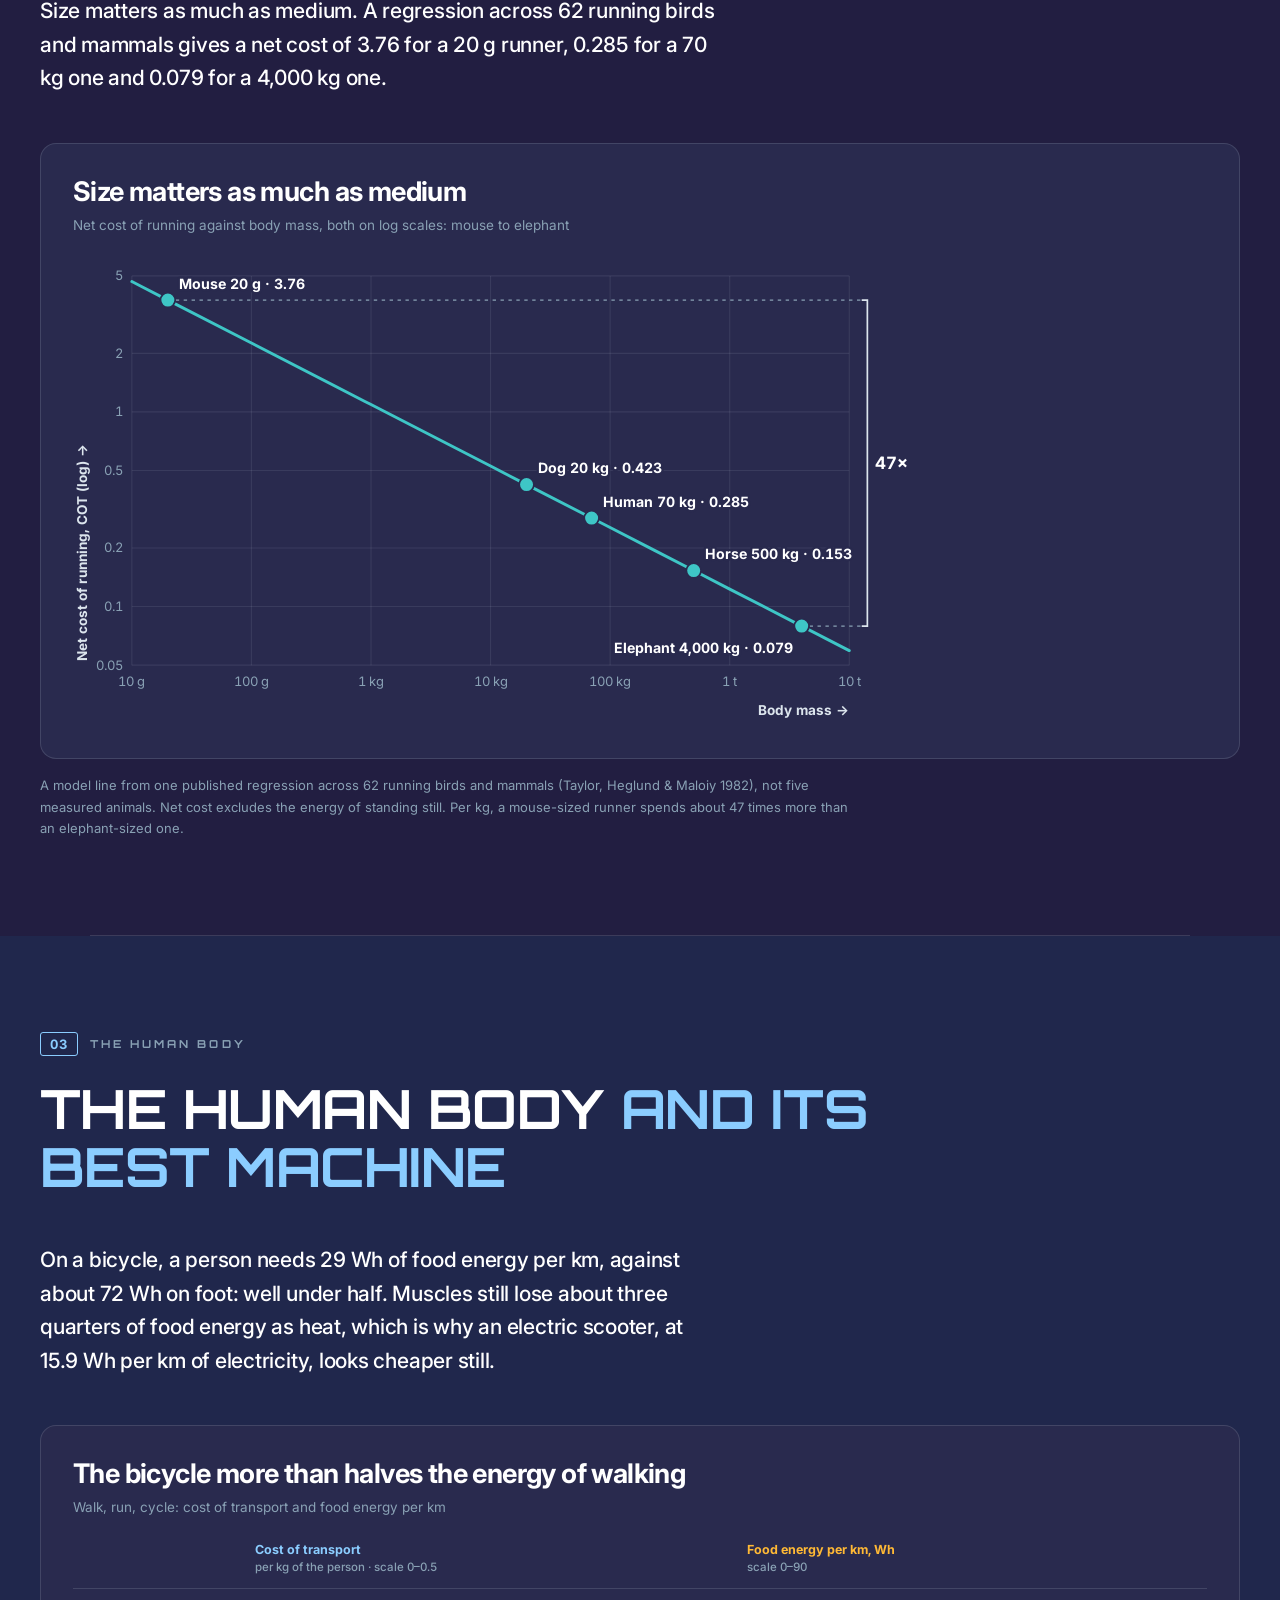
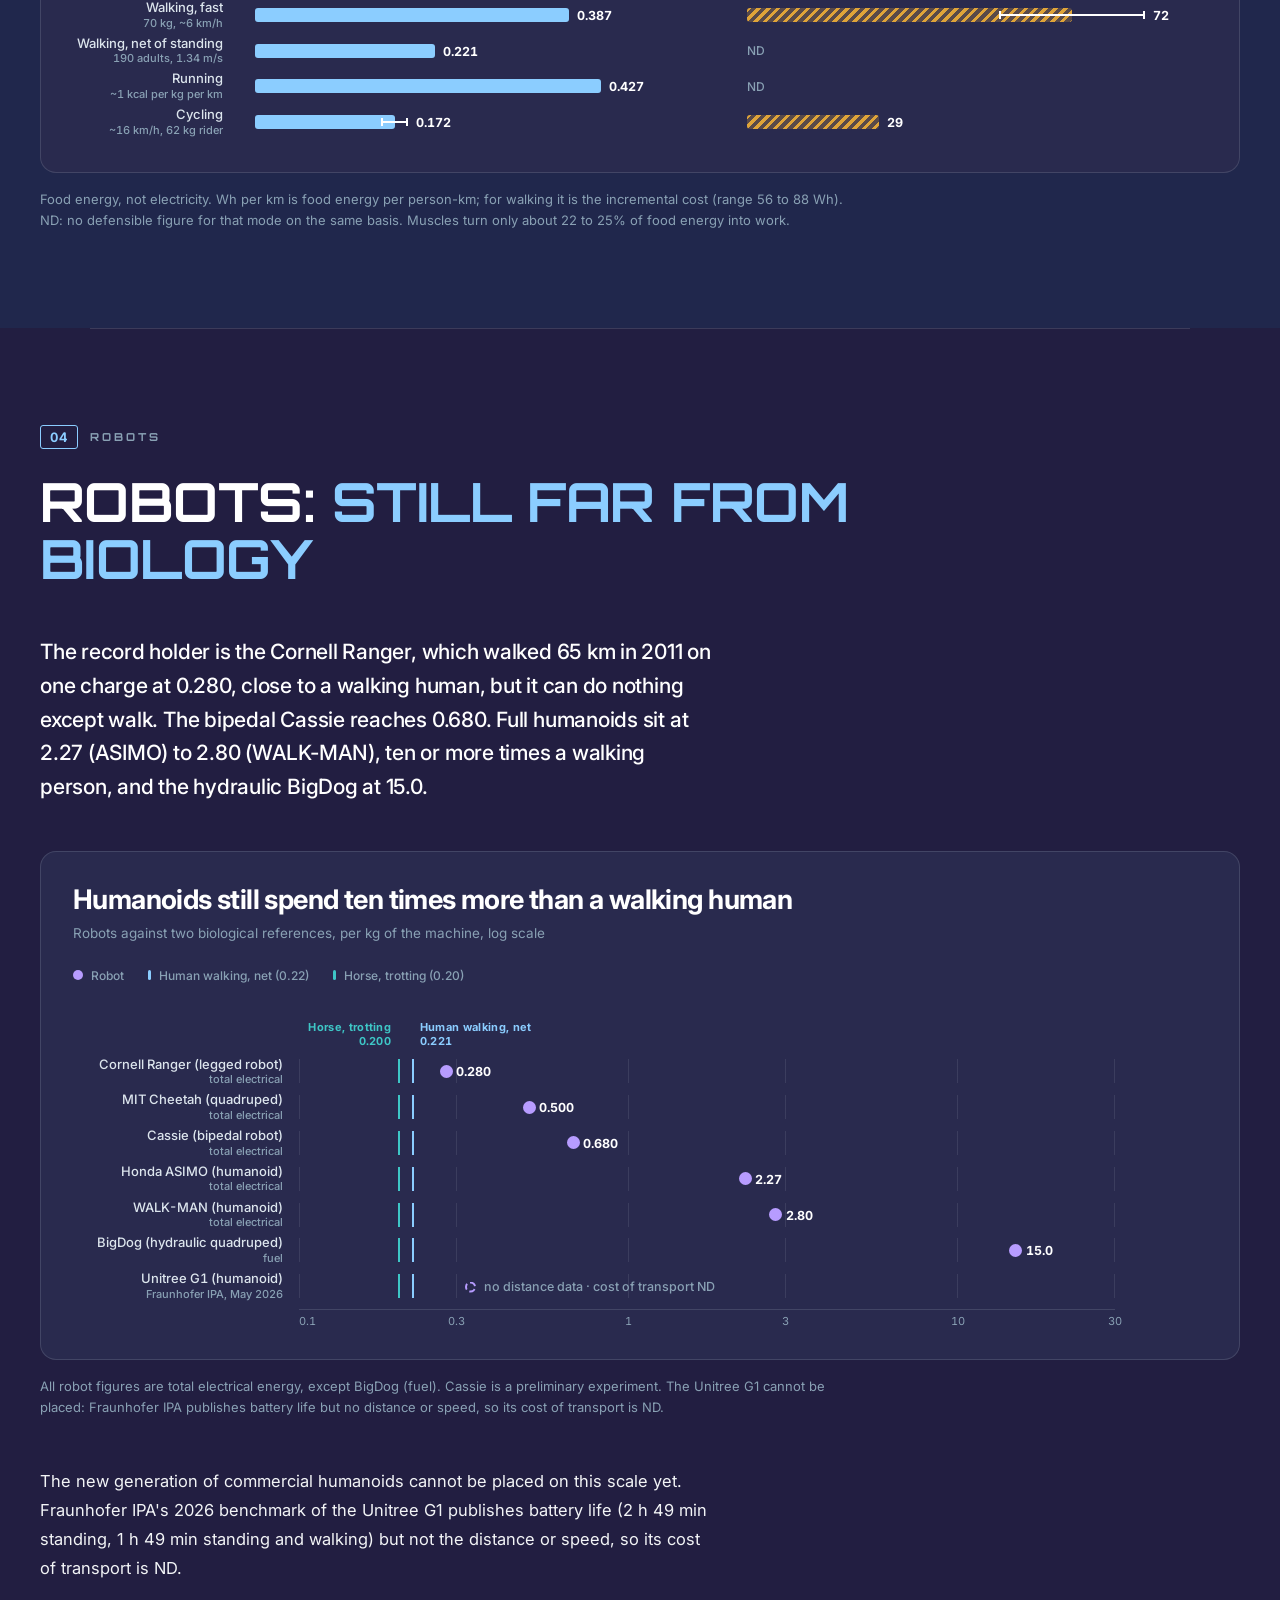
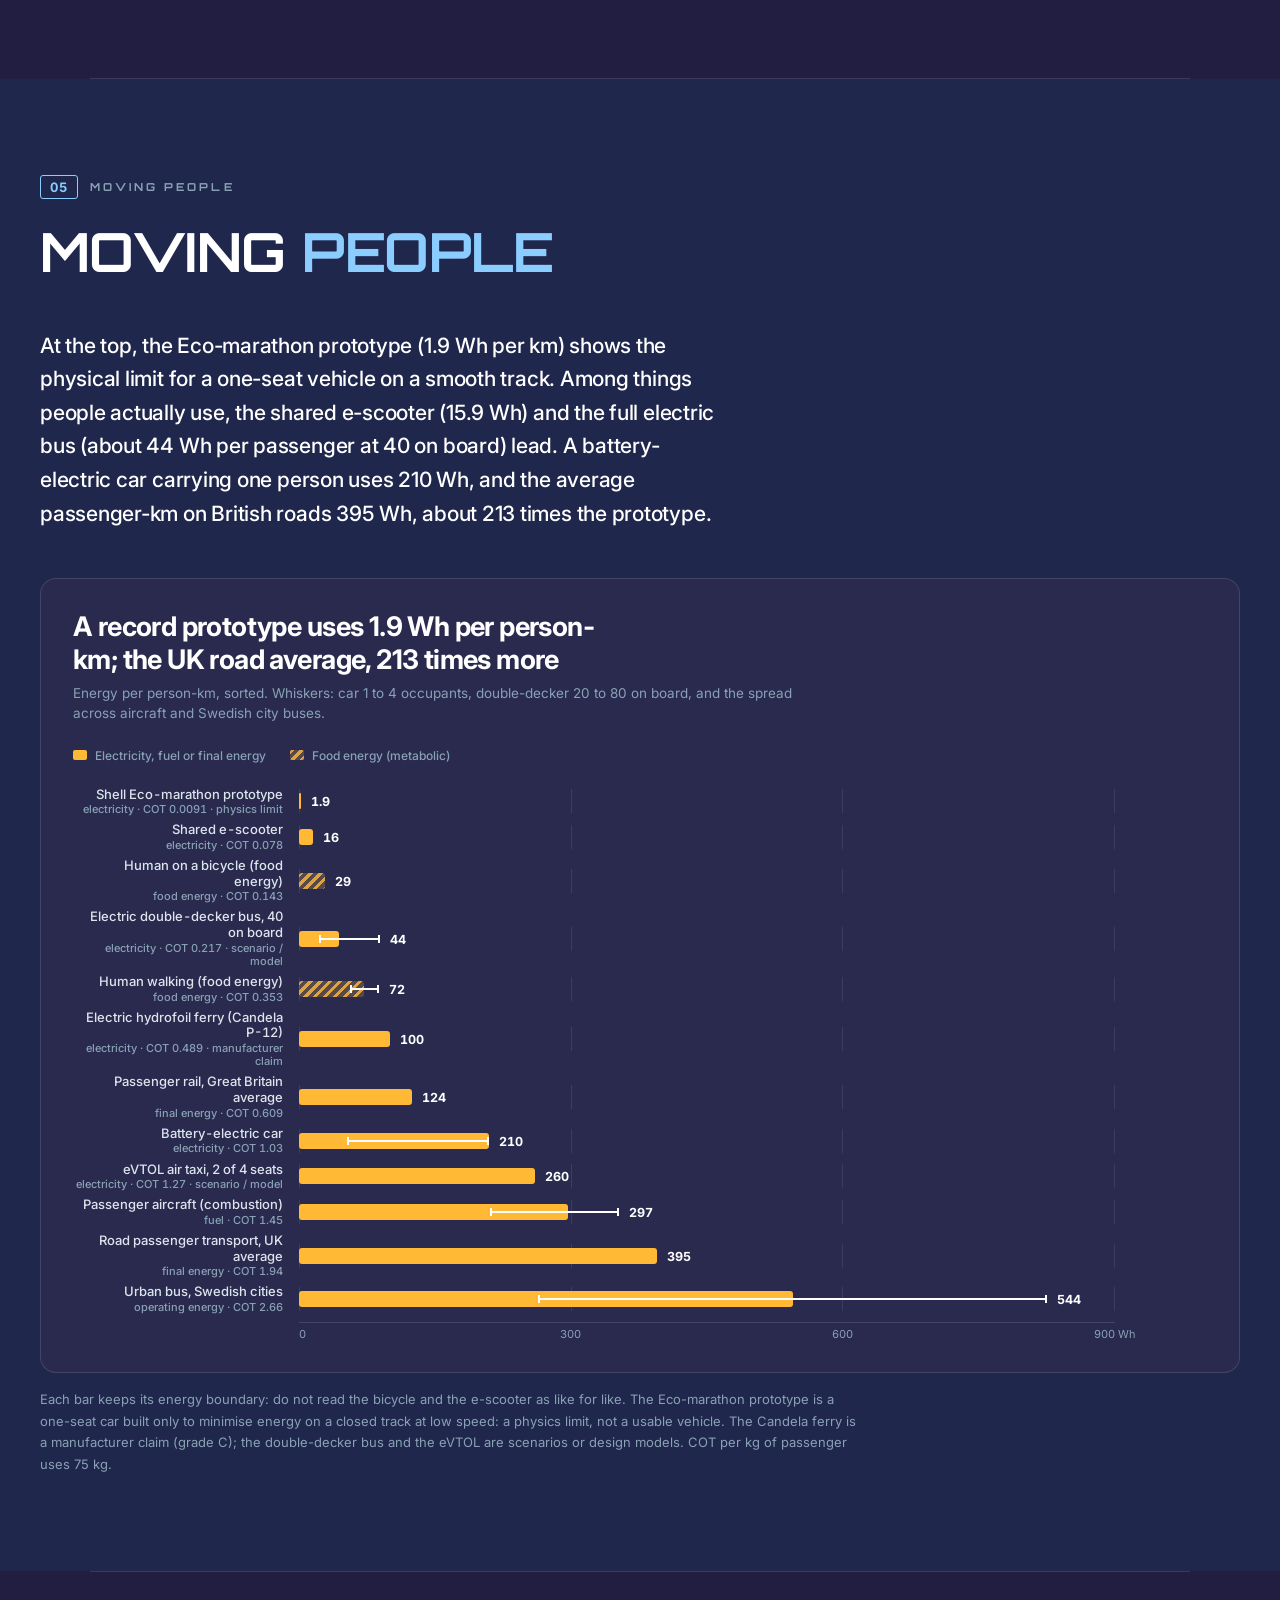
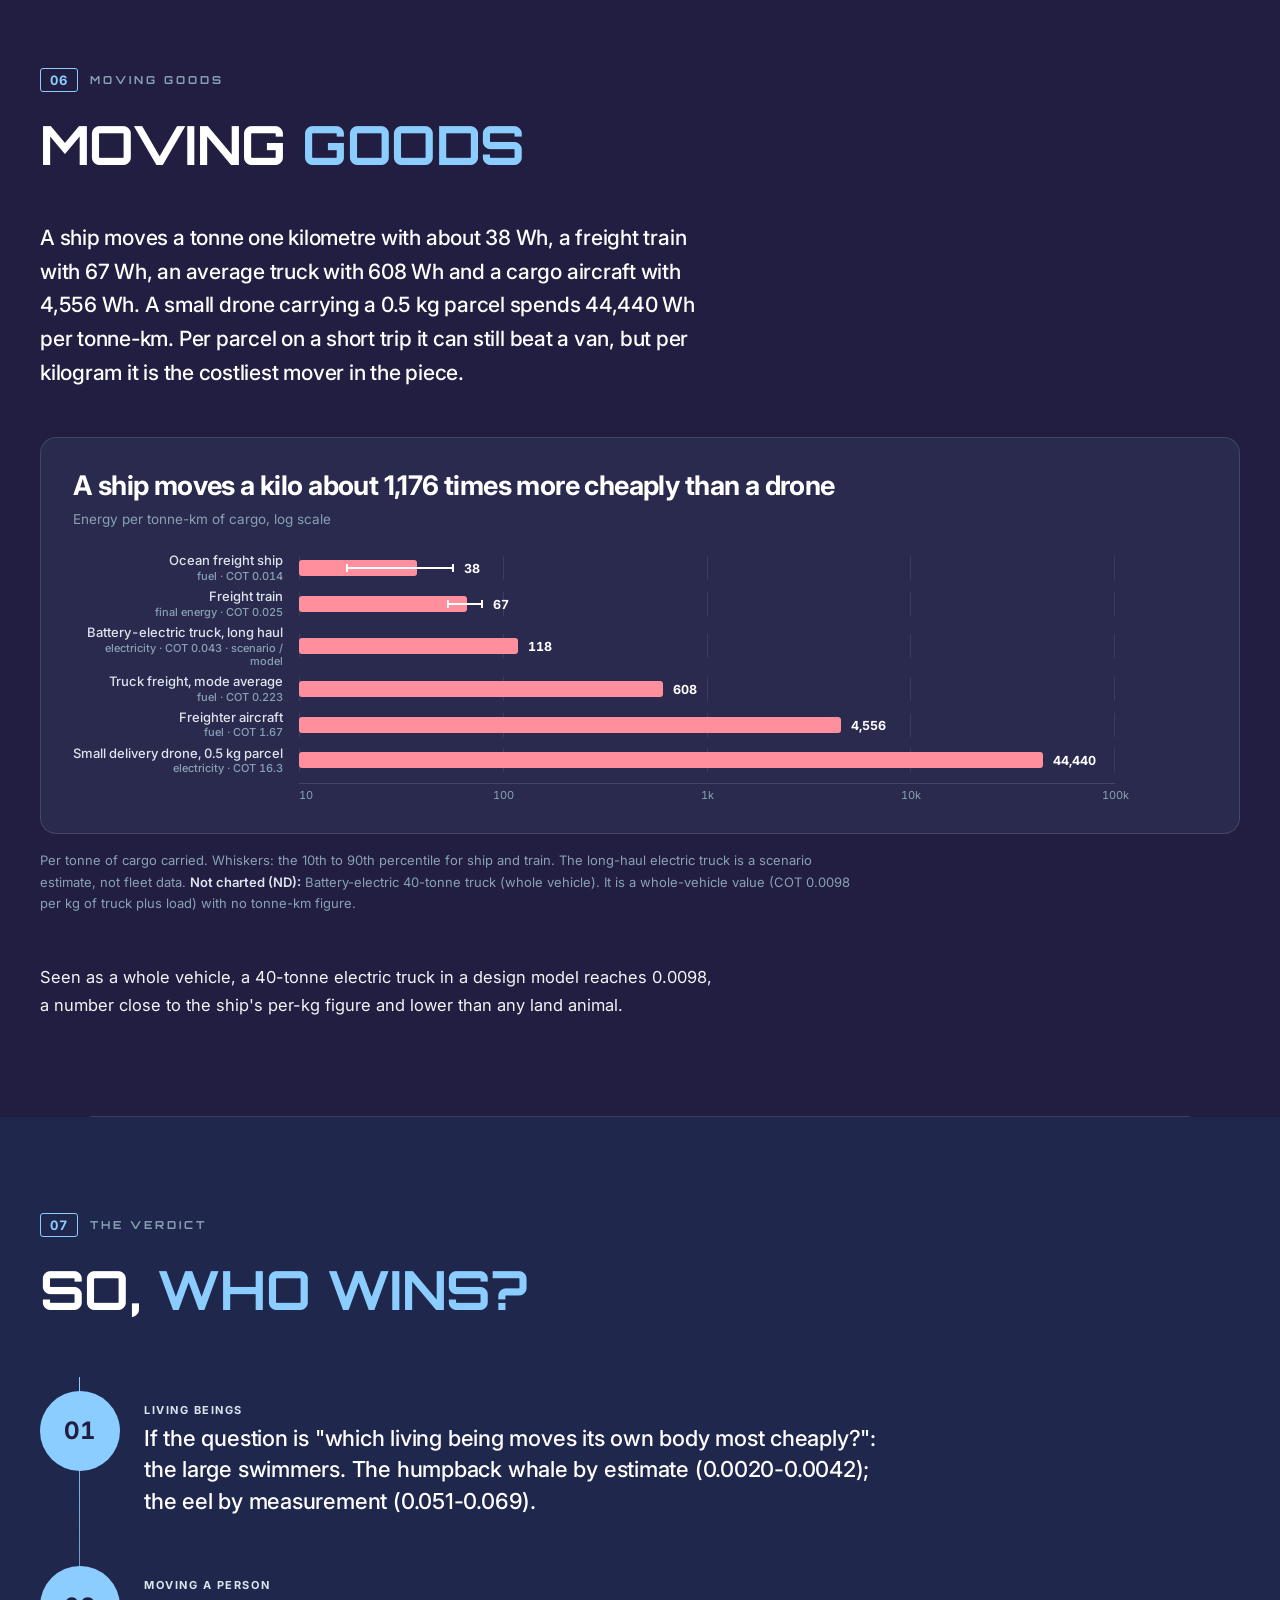
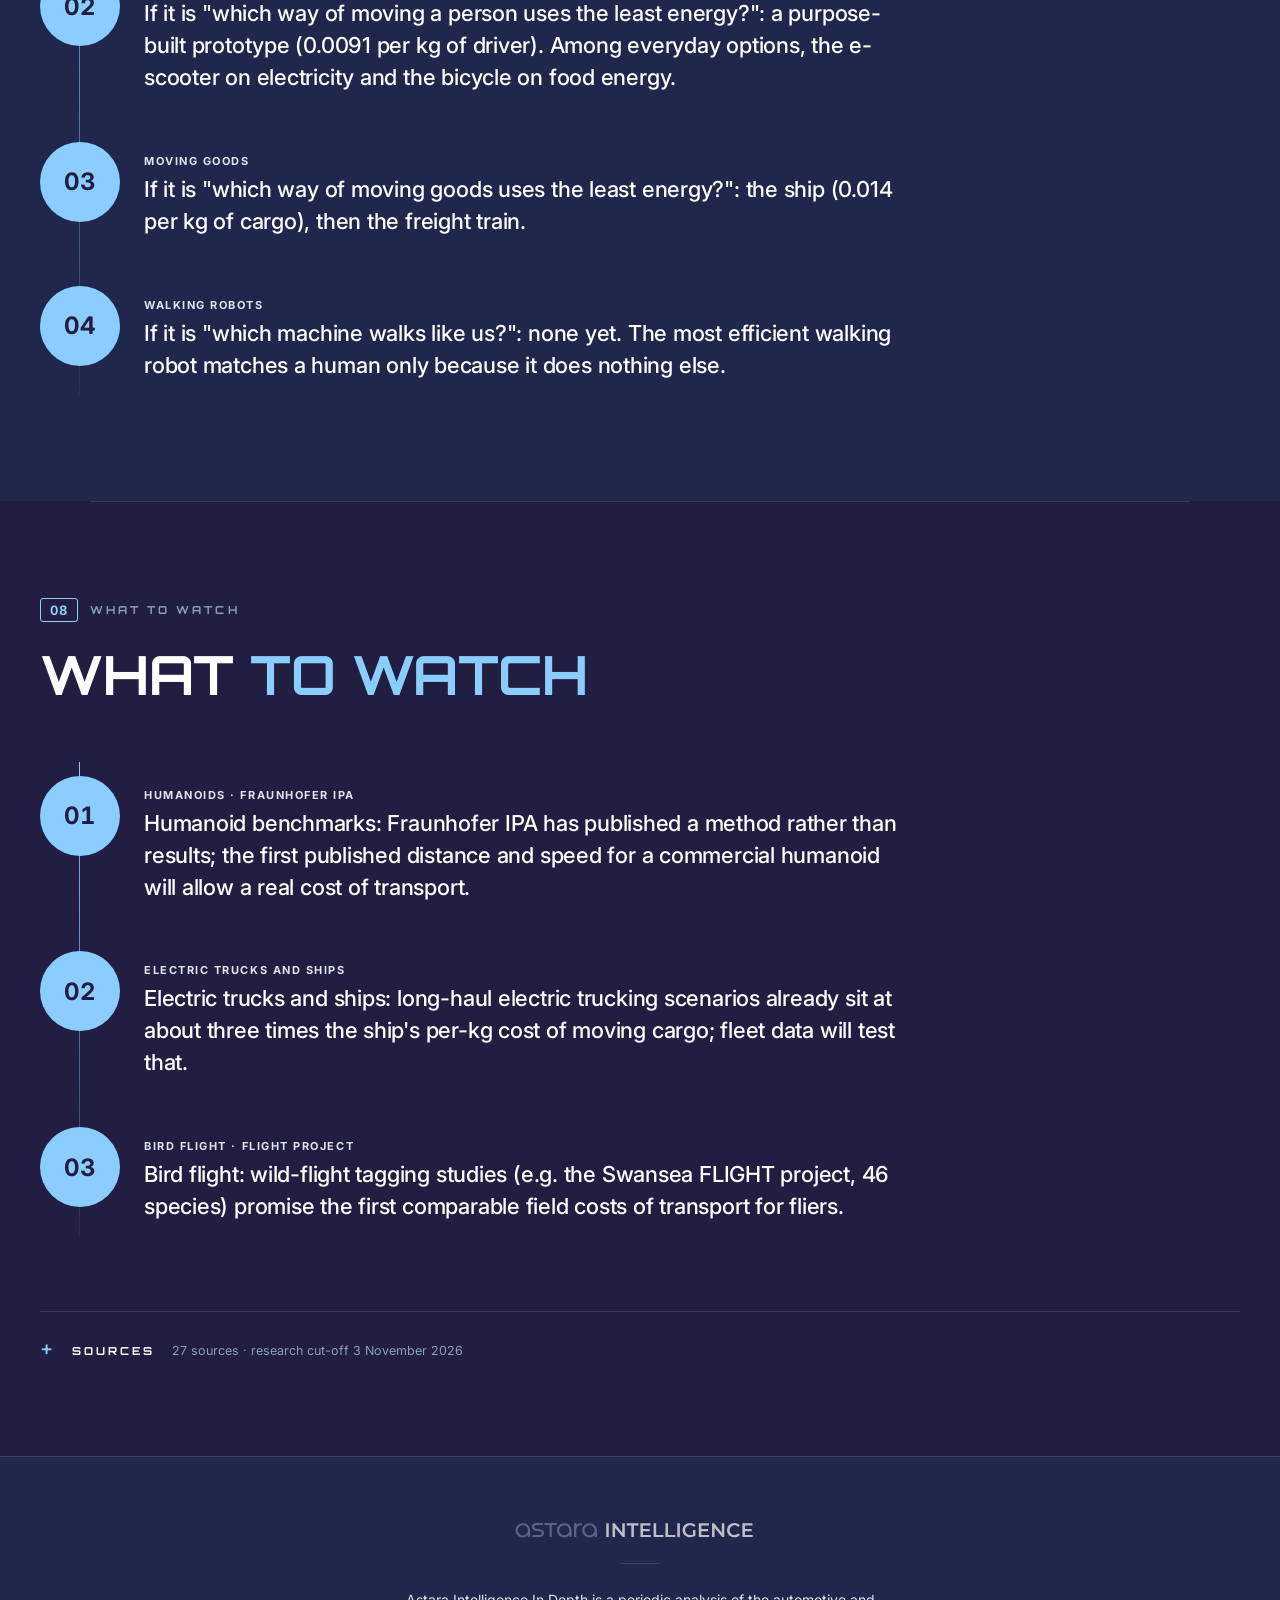
==== commit 6025fa0a: "Add Astara Intelligence In Depth #93 — The cheapest kilometre on Earth Same look and pipeline as #92" ====
--- a/index.html
+++ b/index.html
@@ -2,19 +2,18 @@
 <html lang="en"><head>
 <meta charset="UTF-8">
 <meta name="viewport" content="width=device-width, initial-scale=1.0">
-<title>More Plugs than Pumps | Astara Intelligence In Depth #92</title>
-<meta name="description" content="Public charging points, fuel stations and the fleets they serve in 40 markets. Astara Intelligence In Depth #92.">
+<title>The Cheapest Kilometre on Earth | Astara Intelligence In Depth #93</title>
+<meta name="description" content="Whales, eels, cyclists, robots, ships and drones on one energy scale. Astara Intelligence In Depth #93.">
 <meta name="theme-color" content="#221E41">
 <link rel="preconnect" href="https://fonts.googleapis.com">
 <link rel="preconnect" href="https://fonts.gstatic.com" crossorigin>
 <link href="https://fonts.googleapis.com/css2?family=Orbitron:wght@500;600;700&family=Inter:wght@400;500;600;700&display=swap" rel="stylesheet">
-<link rel="preload" as="image" href="deploy/img/hero-1672.webp" imagesrcset="deploy/img/hero-840.webp 840w, deploy/img/hero-1672.webp 1672w" imagesizes="100vw">
 <style>
 /* =====================================================================
-   ASTARA INTELLIGENCE · IN DEPTH #92 — single, self-contained stylesheet
-   (sections 1–6 inherited from #91; section 7 holds the #92 chart components)
+   ASTARA INTELLIGENCE · IN DEPTH #93 — single, self-contained stylesheet
+   (sections 1–6 inherited from #91/#92; section 7 holds the shared chart components, section 10 the #93 ones)
    1 tokens · 2 base · 3 cover · 4 chapters & reading · 5 images · 6 figures
-   7 chapter components · 8 responsive · 9 motion
+   7 chapter components · 8 responsive · 9 motion · 10 #93 components
    ===================================================================== */
 
 /* ---------- 1. TOKENS ---------- */
@@ -101,8 +100,10 @@
 .cover__divider{width:1px;height:16px;background:rgba(220,229,237,.3);flex:none;}
 .cover__label{font-family:var(--font-b);font-size:var(--fs-label);font-weight:700;letter-spacing:var(--ls-label);color:var(--txt-muted);text-transform:uppercase;white-space:nowrap;font-variant-numeric:lining-nums tabular-nums;}
 .cover__photo{position:relative;margin:0;}
-.cover__photo img{width:100%;aspect-ratio:16/9;object-fit:cover;}
-.cover__photo::after{content:"";position:absolute;inset:0;pointer-events:none;background:linear-gradient(180deg,rgba(34,30,65,.35) 0%,rgba(34,30,65,0) 30%,var(--bg) 100%);}
+.cover__photo img,.cover__photo svg{width:100%;aspect-ratio:16/9;object-fit:cover;display:block;}
+.cover__photo .cover__art--stack{aspect-ratio:900/620;height:auto;}
+.cover__photo .cover__art--wide{display:none;}
+.cover__photo::after{content:"";position:absolute;inset:0;pointer-events:none;background:linear-gradient(180deg,rgba(34,30,65,.35) 0%,rgba(34,30,65,0) 18%,rgba(34,30,65,0) 74%,var(--bg) 100%);}
 .cover__content{position:relative;z-index:2;padding:0 var(--g) var(--sp-6);margin-top:calc(-1*clamp(48px,12vw,110px));}
 .cover__pill{display:inline-flex;border:1px solid rgba(220,229,237,.28);border-radius:20px;padding:6px 14px;margin-bottom:var(--sp-4);}
 .cover__pill span{font-family:var(--font-d);font-size:9px;font-weight:700;letter-spacing:2px;color:var(--txt-sec);text-transform:uppercase;}
@@ -115,10 +116,12 @@
 @media(min-width:900px){
   .cover{display:flex;flex-direction:column;width:100%;aspect-ratio:16/9;min-height:560px;max-height:780px;}
   .cover__photo{position:absolute;inset:0;}
-  .cover__photo img{height:100%;aspect-ratio:auto;object-position:center 52%;}
+  .cover__photo img,.cover__photo svg{height:100%;aspect-ratio:auto;object-position:center 52%;}
+  .cover__photo .cover__art--stack{display:none;}
+  .cover__photo .cover__art--wide{display:block;}
   .cover__photo::after{background:
-    linear-gradient(90deg,rgba(34,30,65,.92) 0%,rgba(34,30,65,.72) 34%,rgba(34,30,65,.40) 60%,rgba(34,30,65,.30) 100%),
-    linear-gradient(180deg,rgba(34,30,65,.50) 0%,rgba(34,30,65,0) 28%,rgba(34,30,65,.72) 80%,var(--bg) 100%);}
+    linear-gradient(90deg,rgba(34,30,65,.94) 0%,rgba(34,30,65,.78) 26%,rgba(34,30,65,.18) 48%,rgba(34,30,65,0) 60%),
+    linear-gradient(180deg,rgba(34,30,65,.50) 0%,rgba(34,30,65,0) 18%,rgba(34,30,65,0) 76%,var(--bg) 100%);}
   .cover__content{margin-top:auto;padding:0 var(--g) var(--sp-7);}
   .cover__title{font-size:clamp(34px,4.6vw,64px);max-width:min(40vw,560px);}
 }
@@ -412,6 +415,131 @@
 @media(prefers-reduced-motion:reduce){
   html{scroll-behavior:auto;}
 }
+
+/* ---------- 10. #93 COMPONENTS ---------- */
+:root{
+  /* #93: one colour per group of movers, used for dots, bars and tiles */
+  --g-live:#3EC6C6;--g-human:#8BCDFF;--g-robot:#B79CFF;--g-people:#FFB935;--g-goods:#FF8F9C;
+  --hatch-people:repeating-linear-gradient(135deg,rgba(255,185,53,.85) 0 3px,rgba(255,185,53,.22) 3px 7px);
+  --gl:rgba(220,229,237,.10);
+}
+.cover__art text{font-family:var(--font-b);font-variant-numeric:lining-nums tabular-nums;}
+.key-legend i.ring{width:11px;height:11px;border:2px solid var(--txt);background:transparent;}
+.key-legend i.hatch-people{background:var(--hatch-people);}
+
+/* champions strip (V01) */
+.kfig__ic{width:36px;height:36px;margin-bottom:var(--sp-1);color:var(--accent);}
+.kfig__ic svg{width:100%;height:100%;display:block;}
+.kfig__k{font-size:var(--fs-label);font-weight:700;letter-spacing:.06em;text-transform:uppercase;color:var(--txt-muted);line-height:1.4;}
+.kfig__c--live .kfig__ic,.kfig__c--live .kfig__v{color:var(--g-live);}
+.kfig__c--human .kfig__ic,.kfig__c--human .kfig__v{color:var(--g-human);}
+.kfig__c--robot .kfig__ic,.kfig__c--robot .kfig__v{color:var(--g-robot);}
+.kfig__c--people .kfig__ic,.kfig__c--people .kfig__v{color:var(--g-people);}
+.kfig__c--goods .kfig__ic,.kfig__c--goods .kfig__v{color:var(--g-goods);}
+
+/* summary — the lift figure */
+.lift{margin-top:var(--sp-4);}
+.lift svg{width:100%;height:auto;display:block;overflow:visible;}
+.lift text{font-family:var(--font-b);font-variant-numeric:lining-nums tabular-nums;}
+.lf__ax text{font-size:11.5px;fill:var(--txt-muted);}
+.lf__ax line{stroke:var(--gl);}
+.lf__stem{stroke-width:2;stroke-dasharray:2 5;stroke-linecap:round;}
+.lf__w rect{stroke-width:2.4;}
+.lf__w text{font-size:11px;font-weight:700;text-anchor:middle;}
+.lf__v{font-size:13px;font-weight:700;fill:var(--txt);text-anchor:middle;}
+.lf__n{font-size:12px;font-weight:600;text-anchor:middle;}
+.lf__c{font-size:11.5px;fill:var(--txt-muted);text-anchor:middle;}
+
+/* ch01 — the equation (V09) */
+.cot{margin-top:var(--sp-5);display:grid;gap:var(--sp-5);}
+@media(min-width:900px){.cot{grid-template-columns:minmax(0,1fr) minmax(0,1fr);align-items:center;gap:var(--sp-6);}}
+.cot__eq{display:flex;align-items:center;gap:var(--sp-3);font-family:var(--font-d);color:var(--txt);flex-wrap:wrap;}
+.cot__k{font-size:clamp(26px,4vw,40px);font-weight:700;color:var(--accent);}
+.cot__op{font-size:clamp(22px,3vw,32px);color:var(--txt-muted);}
+.cot__frac{display:inline-flex;flex-direction:column;align-items:stretch;text-align:center;}
+.cot__num,.cot__den{font-size:clamp(20px,2.8vw,30px);font-weight:600;padding:6px 14px;display:flex;align-items:center;justify-content:center;gap:10px;white-space:nowrap;}
+.cot__num{border-bottom:2px solid var(--txt-sec);}
+.cot__num i,.cot__den i{width:26px;height:26px;display:inline-block;color:var(--accent);}
+.cot__num i svg,.cot__den i svg{width:100%;height:100%;stroke:currentColor;fill:none;stroke-width:1.7;stroke-linecap:round;stroke-linejoin:round;display:block;}
+.cot__terms{list-style:none;display:grid;gap:var(--sp-2);margin-top:var(--sp-2);grid-column:1/-1;}
+@media(min-width:700px){.cot__terms{grid-template-columns:repeat(4,minmax(0,1fr));gap:var(--sp-4);}}
+.cot__terms li{font-size:var(--fs-small);line-height:1.55;color:var(--txt-sec);border-top:1px solid var(--border);padding-top:var(--sp-2);}
+.cot__terms b{display:block;font-family:var(--font-d);font-size:15px;color:var(--accent);margin-bottom:2px;}
+.cot__ex{background:var(--bg);border:1px solid var(--border);border-radius:var(--r-sm);padding:var(--sp-4);font-variant-numeric:lining-nums tabular-nums;}
+.cot__ex h4{font-size:var(--fs-label);letter-spacing:var(--ls-label);text-transform:uppercase;color:var(--txt-muted);font-weight:700;margin-bottom:var(--sp-2);}
+.cot__ex p{font-size:var(--fs-small);color:var(--txt-sec);line-height:1.6;}
+.cot__calc{display:flex;align-items:center;gap:10px;flex-wrap:wrap;margin-top:var(--sp-3);color:var(--txt);}
+.cot__calc .fr{display:inline-flex;flex-direction:column;text-align:center;font-size:14px;font-weight:600;}
+.cot__calc .fr span:first-child{border-bottom:1.5px solid var(--txt-sec);padding:0 6px 3px;}
+.cot__calc .fr span:last-child{padding:3px 6px 0;}
+.cot__calc .res{font-size:var(--fs-kpi-m);font-weight:700;color:var(--g-people);letter-spacing:-.02em;}
+.cot__calc .eq{color:var(--txt-muted);font-size:20px;}
+
+/* ch01 — reading rules */
+.why--4{margin-top:var(--sp-6);}
+@media(min-width:1000px){.why--4{grid-template-columns:repeat(4,minmax(0,1fr));}}
+.why__k{font-size:var(--fs-label);font-weight:700;letter-spacing:var(--ls-label);text-transform:uppercase;color:var(--txt);margin-bottom:6px;}
+
+/* lr — rows with a free scale (dots, bars, ranges) */
+.lr__bar{position:relative;height:24px;background:var(--grid);}
+.lr__bar .row__fill{position:absolute;left:0;top:4px;height:16px;}
+.lr__rng{position:absolute;top:50%;height:6px;margin-top:-3px;border-radius:3px;opacity:.4;}
+.lr__dot{position:absolute;top:50%;width:13px;height:13px;margin:-6.5px 0 0 -6.5px;border-radius:50%;border:2px solid;}
+.lr__wh{position:absolute;top:50%;height:0;border-top:2px solid var(--txt);margin-top:-1px;opacity:.85;}
+.lr__wh::before,.lr__wh::after{content:"";position:absolute;top:-5px;height:8px;border-left:2px solid var(--txt);}
+.lr__wh::before{left:0;}
+.lr__wh::after{right:0;}
+.lr__v{position:absolute;top:50%;transform:translateY(-50%);white-space:nowrap;}
+.lr__tags{display:block;font-size:11px;font-weight:500;color:var(--txt-muted);margin-top:1px;line-height:1.25;}
+.row--nd .row__v{color:var(--txt-muted);font-weight:500;}
+.lr--ladder .row__m{font-size:12.5px;}
+@media(max-width:639px){.lr--ladder .row__m{font-size:11.5px;}}
+.refl{position:relative;height:34px;margin-bottom:2px;font-size:11px;font-weight:700;letter-spacing:.03em;}
+.refl span{position:absolute;bottom:0;white-space:nowrap;line-height:1.25;}
+
+/* ch02 — animal notes */
+.facts--plain li{grid-template-columns:minmax(0,1fr);}
+.facts--plain li b{color:var(--g-live);}
+
+/* V03 — size line */
+.sc-svg .line{fill:none;stroke:var(--g-live);stroke-width:2.6;stroke-linejoin:round;stroke-linecap:round;}
+.sc-svg .brk{stroke:var(--txt-sec);fill:none;stroke-width:1.5;}
+.sc-svg .brkt{font-size:15px;font-weight:700;fill:var(--txt);}
+.sc-svg .gl{stroke:var(--txt-muted);stroke-dasharray:3 4;}
+
+/* V05 — paired panels reuse .pan */
+.pan--human .pan__h--ev{color:var(--g-human);}
+.pan--human .pan__h--ice{color:var(--g-people);}
+.pan--human .pan__cell .row__fill{height:14px;}
+.pan__nd{font-size:12px;font-weight:500;color:var(--txt-muted);}
+.pan__cell{min-height:22px;}
+.pan__wh{position:absolute;top:50%;height:0;border-top:2px solid var(--txt);margin-top:-1px;}
+.pan__wh::before,.pan__wh::after{content:"";position:absolute;top:-5px;height:8px;border-left:2px solid var(--txt);}
+.pan__wh::before{left:0;}
+.pan__wh::after{right:0;}
+.pan__cell .row__v{position:absolute;top:50%;transform:translateY(-50%);}
+.pan__cell .row__fill{position:absolute;left:0;top:50%;margin-top:-7px;}
+
+#v04 .row__v small,#v08 .row__v small{display:inline;}
+
+/* ---------- 10b. MOTION ---------- */
+@media(prefers-reduced-motion:no-preference){
+  .lf__w,.lf__stem{opacity:0;}
+  .visible .lf__stem{animation:lf-in .5s var(--ease) both;animation-delay:calc(var(--i)*110ms);}
+  .visible .lf__w{animation:lf-up 1.1s var(--ease) both;animation-delay:calc(var(--i)*110ms);}
+  @keyframes lf-in{from{opacity:0;}to{opacity:1;}}
+  @keyframes lf-up{from{opacity:0;transform:translateY(var(--dy));}20%{opacity:1;}to{opacity:1;transform:none;}}
+  .lr__dot,.lr__wh{opacity:0;transition:opacity .5s var(--ease);transition-delay:calc(var(--i,0)*18ms);}
+  .visible .lr__dot,.visible .lr__wh{opacity:1;}
+  .sc-svg .line{stroke-dasharray:1600;stroke-dashoffset:1600;}
+  .visible .sc-svg .line{stroke-dashoffset:0;transition:stroke-dashoffset 1.6s var(--ease);}
+}
+.ndo{display:inline-block;width:11px;height:11px;border:2px dashed var(--g-robot);border-radius:50%;margin-right:8px;vertical-align:-2px;}
+
+/* #93 — wider label column where mover names are long */
+@media(min-width:640px){.lr--wide .row,.lr--wide .rows__axis,.lr--wide~.rows__axis{grid-template-columns:210px minmax(0,1fr);}}
+.facts--plain li{display:block;}
+#v03{max-width:860px;}
 </style>
 </head>
 <body>
@@ -420,21 +548,16 @@
   <div class="cover__topbar">
     <img src="deploy/logo clear.svg" alt="Astara Intelligence" style="height:16px;width:auto;">
     <div class="cover__divider"></div>
-    <div class="cover__label">In Depth #92</div>
-  </div>
-  <figure class="cover__photo">
-    <img src="deploy/img/hero-1672.webp"
-         srcset="deploy/img/hero-840.webp 840w, deploy/img/hero-1672.webp 1672w"
-         sizes="100vw" width="1672" height="940" fetchpriority="high" decoding="async"
-         alt="Row of glowing electric-vehicle fast chargers beside an old fuel station canopy at dusk, one car plugged in">
-  </figure>
+    <div class="cover__label">In Depth #93</div>
+  </div>
+  <figure class="cover__photo"><svg class="cover__art cover__art--wide" viewBox="0 0 1672 940" preserveAspectRatio="xMaxYMid slice" role="img" aria-label="Eight movers on a rising curve of cost of transport, from the humpback whale at 0.003 to a delivery drone at 16"><defs><radialGradient id="cg1w" cx="70%" cy="35%" r="60%"><stop offset="0" stop-color="#1A4D7A" stop-opacity=".55"/><stop offset="1" stop-color="#221E41" stop-opacity="0"/></radialGradient><linearGradient id="cg2w" x1="0" x2="1"><stop offset="0" stop-color="#8BCDFF" stop-opacity=".2"/><stop offset=".3" stop-color="#8BCDFF" stop-opacity=".6"/><stop offset="1" stop-color="#FFB935" stop-opacity=".85"/></linearGradient></defs><rect width="1672" height="940" fill="#221E41"/><rect width="1672" height="940" fill="url(#cg1w)"/><line x1="0" y1="0" x2="0" y2="940" stroke="#DCE5ED" stroke-opacity=".035"/><line x1="119" y1="0" x2="119" y2="940" stroke="#DCE5ED" stroke-opacity=".035"/><line x1="238" y1="0" x2="238" y2="940" stroke="#DCE5ED" stroke-opacity=".035"/><line x1="357" y1="0" x2="357" y2="940" stroke="#DCE5ED" stroke-opacity=".035"/><line x1="476" y1="0" x2="476" y2="940" stroke="#DCE5ED" stroke-opacity=".035"/><line x1="595" y1="0" x2="595" y2="940" stroke="#DCE5ED" stroke-opacity=".035"/><line x1="714" y1="0" x2="714" y2="940" stroke="#DCE5ED" stroke-opacity=".035"/><line x1="833" y1="0" x2="833" y2="940" stroke="#DCE5ED" stroke-opacity=".035"/><line x1="952" y1="0" x2="952" y2="940" stroke="#DCE5ED" stroke-opacity=".035"/><line x1="1071" y1="0" x2="1071" y2="940" stroke="#DCE5ED" stroke-opacity=".035"/><line x1="1190" y1="0" x2="1190" y2="940" stroke="#DCE5ED" stroke-opacity=".035"/><line x1="1309" y1="0" x2="1309" y2="940" stroke="#DCE5ED" stroke-opacity=".035"/><line x1="1428" y1="0" x2="1428" y2="940" stroke="#DCE5ED" stroke-opacity=".035"/><line x1="1547" y1="0" x2="1547" y2="940" stroke="#DCE5ED" stroke-opacity=".035"/><line x1="1666" y1="0" x2="1666" y2="940" stroke="#DCE5ED" stroke-opacity=".035"/><line x1="0" y1="60" x2="1672" y2="60" stroke="#DCE5ED" stroke-opacity=".035"/><line x1="0" y1="179" x2="1672" y2="179" stroke="#DCE5ED" stroke-opacity=".035"/><line x1="0" y1="298" x2="1672" y2="298" stroke="#DCE5ED" stroke-opacity=".035"/><line x1="0" y1="417" x2="1672" y2="417" stroke="#DCE5ED" stroke-opacity=".035"/><line x1="0" y1="536" x2="1672" y2="536" stroke="#DCE5ED" stroke-opacity=".035"/><line x1="0" y1="655" x2="1672" y2="655" stroke="#DCE5ED" stroke-opacity=".035"/><line x1="0" y1="774" x2="1672" y2="774" stroke="#DCE5ED" stroke-opacity=".035"/><line x1="0" y1="893" x2="1672" y2="893" stroke="#DCE5ED" stroke-opacity=".035"/><line x1="746" y1="600" x2="1610" y2="600" stroke="#DCE5ED" stroke-opacity=".35"/><path d="M800 500 C818 494 872 470 908 461 C944 452 980 457 1016 446 C1052 434 1088 408 1124 393 C1160 377 1196 366 1232 355 C1268 344 1304 341 1340 325 C1376 310 1412 284 1448 261 C1484 239 1538 202 1556 190" fill="none" stroke="url(#cg2w)" stroke-width="2.8" stroke-dasharray="2 9" stroke-linecap="round"/><line x1="800" y1="558" x2="800" y2="600" stroke="#3EC6C6" stroke-opacity=".4" stroke-dasharray="3 6"/><circle cx="800" cy="500" r="52" fill="#3EC6C6" fill-opacity=".12" stroke="#3EC6C6" stroke-opacity=".55"/><g transform="translate(764 464) scale(0.72)" style="color:#3EC6C6"><g fill="none" stroke="currentColor" stroke-width="3.8" stroke-linecap="round" stroke-linejoin="round"><path d="M8 56C8 42 26 34 48 35c16 1 27 9 38 15"/><path d="M86 50 95 36M86 50 97 62"/><path d="M86 50C76 62 60 70 42 70 22 70 8 68 8 56"/><path d="M34 62c6 3 13 2 18-3"/><circle cx="22" cy="54" r="1.8" fill="currentColor" stroke="none"/><path d="M40 28c0-5 4-7 4-12M47 28c0-5 4-7 4-12"/></g></g><circle cx="800" cy="600" r="4.8" fill="#3EC6C6"/><text x="800" y="641" text-anchor="middle" font-size="24" font-weight="700" fill="#FFFFFF">0.0031</text><text x="800" y="665" text-anchor="middle" font-size="17" font-weight="500" fill="#A9BCCB">Whale</text><line x1="908" y1="519" x2="908" y2="600" stroke="#FFB935" stroke-opacity=".4" stroke-dasharray="3 6"/><circle cx="908" cy="461" r="52" fill="#FFB935" fill-opacity=".12" stroke="#FFB935" stroke-opacity=".55"/><g transform="translate(872 425) scale(0.72)" style="color:#FFB935"><g fill="none" stroke="currentColor" stroke-width="3.8" stroke-linecap="round" stroke-linejoin="round"><path d="M6 68C8 54 30 46 56 46c22 0 38 10 38 22Z"/><path d="M37 49c5-10 22-11 31-1"/><circle cx="26" cy="70" r="7"/><circle cx="76" cy="70" r="7"/></g></g><circle cx="908" cy="600" r="4.8" fill="#FFB935"/><text x="908" y="641" text-anchor="middle" font-size="24" font-weight="700" fill="#FFFFFF">0.0091</text><text x="908" y="665" text-anchor="middle" font-size="17" font-weight="500" fill="#A9BCCB">Eco car</text><line x1="1016" y1="504" x2="1016" y2="600" stroke="#FF8F9C" stroke-opacity=".4" stroke-dasharray="3 6"/><circle cx="1016" cy="446" r="52" fill="#FF8F9C" fill-opacity=".12" stroke="#FF8F9C" stroke-opacity=".55"/><g transform="translate(980 410) scale(0.72)" style="color:#FF8F9C"><g fill="none" stroke="currentColor" stroke-width="3.8" stroke-linecap="round" stroke-linejoin="round"><path d="M6 62H94L84 80H18Z"/><rect x="22" y="46" width="16" height="14"/><rect x="40" y="46" width="16" height="14"/><rect x="58" y="46" width="16" height="14"/><rect x="31" y="32" width="16" height="14"/><rect x="49" y="32" width="16" height="14"/><path d="M80 62V42H90V62"/><path d="M10 90q6-6 12 0t12 0 12 0 12 0 12 0 12 0"/></g></g><circle cx="1016" cy="600" r="4.8" fill="#FF8F9C"/><text x="1016" y="641" text-anchor="middle" font-size="24" font-weight="700" fill="#FFFFFF">0.014</text><text x="1016" y="665" text-anchor="middle" font-size="17" font-weight="500" fill="#A9BCCB">Ship</text><line x1="1124" y1="451" x2="1124" y2="600" stroke="#3EC6C6" stroke-opacity=".4" stroke-dasharray="3 6"/><circle cx="1124" cy="393" r="52" fill="#3EC6C6" fill-opacity=".12" stroke="#3EC6C6" stroke-opacity=".55"/><g transform="translate(1088 357) scale(0.72)" style="color:#3EC6C6"><g fill="none" stroke="currentColor" stroke-width="3.8" stroke-linecap="round" stroke-linejoin="round"><path d="M6 64C16 42 28 42 38 60S58 80 68 60 84 40 94 52"/><circle cx="90.5" cy="49" r="1.8" fill="currentColor" stroke="none"/><path d="M62 70c3 7 9 8 12 1"/></g></g><circle cx="1124" cy="600" r="4.8" fill="#3EC6C6"/><text x="1124" y="641" text-anchor="middle" font-size="24" font-weight="700" fill="#FFFFFF">0.060</text><text x="1124" y="665" text-anchor="middle" font-size="17" font-weight="500" fill="#A9BCCB">Eel</text><line x1="1232" y1="413" x2="1232" y2="600" stroke="#8BCDFF" stroke-opacity=".4" stroke-dasharray="3 6"/><circle cx="1232" cy="355" r="52" fill="#8BCDFF" fill-opacity=".12" stroke="#8BCDFF" stroke-opacity=".55"/><g transform="translate(1196 319) scale(0.72)" style="color:#8BCDFF"><g fill="none" stroke="currentColor" stroke-width="3.8" stroke-linecap="round" stroke-linejoin="round"><circle cx="24" cy="68" r="15"/><circle cx="76" cy="68" r="15"/><path d="M24 68H46L40 46H66L76 68M46 68 66 46M34 41H46M66 46 62 37H72"/><circle cx="50" cy="22" r="6"/><path d="M49 29 41 45M49 29 63 37"/></g></g><circle cx="1232" cy="600" r="4.8" fill="#8BCDFF"/><text x="1232" y="641" text-anchor="middle" font-size="24" font-weight="700" fill="#FFFFFF">0.172</text><text x="1232" y="665" text-anchor="middle" font-size="17" font-weight="500" fill="#A9BCCB">Cyclist</text><line x1="1340" y1="383" x2="1340" y2="600" stroke="#8BCDFF" stroke-opacity=".4" stroke-dasharray="3 6"/><circle cx="1340" cy="325" r="52" fill="#8BCDFF" fill-opacity=".12" stroke="#8BCDFF" stroke-opacity=".55"/><g transform="translate(1304 289) scale(0.72)" style="color:#8BCDFF"><g fill="none" stroke="currentColor" stroke-width="3.8" stroke-linecap="round" stroke-linejoin="round"><circle cx="50" cy="16" r="8"/><path d="M50 26V56M50 34 36 47M50 34 64 45M50 56 38 84M50 56 62 70 58 86"/></g></g><circle cx="1340" cy="600" r="4.8" fill="#8BCDFF"/><text x="1340" y="641" text-anchor="middle" font-size="24" font-weight="700" fill="#FFFFFF">0.387</text><text x="1340" y="665" text-anchor="middle" font-size="17" font-weight="500" fill="#A9BCCB">Walker</text><line x1="1448" y1="319" x2="1448" y2="600" stroke="#B79CFF" stroke-opacity=".4" stroke-dasharray="3 6"/><circle cx="1448" cy="261" r="52" fill="#B79CFF" fill-opacity=".12" stroke="#B79CFF" stroke-opacity=".55"/><g transform="translate(1412 225) scale(0.72)" style="color:#B79CFF"><g fill="none" stroke="currentColor" stroke-width="3.8" stroke-linecap="round" stroke-linejoin="round"><rect x="38" y="10" width="24" height="18" rx="5"/><path d="M50 10V4"/><circle cx="44" cy="19" r="1.8" fill="currentColor" stroke="none"/><circle cx="56" cy="19" r="1.8" fill="currentColor" stroke="none"/><rect x="32" y="34" width="36" height="28" rx="6"/><path d="M32 40 20 58M68 40 80 58M42 62V86H34M58 62V86H66"/></g></g><circle cx="1448" cy="600" r="4.8" fill="#B79CFF"/><text x="1448" y="641" text-anchor="middle" font-size="24" font-weight="700" fill="#FFFFFF">2.27</text><text x="1448" y="665" text-anchor="middle" font-size="17" font-weight="500" fill="#A9BCCB">Robot</text><line x1="1556" y1="248" x2="1556" y2="600" stroke="#FF8F9C" stroke-opacity=".4" stroke-dasharray="3 6"/><circle cx="1556" cy="190" r="52" fill="#FF8F9C" fill-opacity=".12" stroke="#FF8F9C" stroke-opacity=".55"/><g transform="translate(1520 154) scale(0.72)" style="color:#FF8F9C"><g fill="none" stroke="currentColor" stroke-width="3.8" stroke-linecap="round" stroke-linejoin="round"><rect x="40" y="42" width="20" height="10" rx="3"/><path d="M40 45 20 34M60 45 80 34M40 50 20 62M60 50 80 62"/><ellipse cx="16" cy="32" rx="12" ry="3"/><ellipse cx="84" cy="32" rx="12" ry="3"/><ellipse cx="16" cy="64" rx="12" ry="3"/><ellipse cx="84" cy="64" rx="12" ry="3"/><path d="M50 52V64"/><rect x="43" y="64" width="14" height="13" rx="2"/></g></g><circle cx="1556" cy="600" r="4.8" fill="#FF8F9C"/><text x="1556" y="641" text-anchor="middle" font-size="24" font-weight="700" fill="#FFFFFF">16.3</text><text x="1556" y="665" text-anchor="middle" font-size="17" font-weight="500" fill="#A9BCCB">Drone</text><text x="746" y="585" font-size="13" font-weight="700" letter-spacing="2" fill="#89A1B4">COST OF TRANSPORT · LOG SCALE · LOWER IS BETTER</text></svg><svg class="cover__art cover__art--stack" viewBox="0 0 900 620" preserveAspectRatio="xMidYMid meet" role="img" aria-label="Eight movers on a rising curve of cost of transport, from the humpback whale at 0.003 to a delivery drone at 16"><defs><radialGradient id="cg1s" cx="70%" cy="35%" r="60%"><stop offset="0" stop-color="#1A4D7A" stop-opacity=".55"/><stop offset="1" stop-color="#221E41" stop-opacity="0"/></radialGradient><linearGradient id="cg2s" x1="0" x2="1"><stop offset="0" stop-color="#8BCDFF" stop-opacity=".2"/><stop offset=".3" stop-color="#8BCDFF" stop-opacity=".6"/><stop offset="1" stop-color="#FFB935" stop-opacity=".85"/></linearGradient></defs><rect width="900" height="620" fill="#221E41"/><rect width="900" height="620" fill="url(#cg1s)"/><line x1="0" y1="0" x2="0" y2="620" stroke="#DCE5ED" stroke-opacity=".035"/><line x1="64" y1="0" x2="64" y2="620" stroke="#DCE5ED" stroke-opacity=".035"/><line x1="128" y1="0" x2="128" y2="620" stroke="#DCE5ED" stroke-opacity=".035"/><line x1="192" y1="0" x2="192" y2="620" stroke="#DCE5ED" stroke-opacity=".035"/><line x1="256" y1="0" x2="256" y2="620" stroke="#DCE5ED" stroke-opacity=".035"/><line x1="320" y1="0" x2="320" y2="620" stroke="#DCE5ED" stroke-opacity=".035"/><line x1="384" y1="0" x2="384" y2="620" stroke="#DCE5ED" stroke-opacity=".035"/><line x1="448" y1="0" x2="448" y2="620" stroke="#DCE5ED" stroke-opacity=".035"/><line x1="512" y1="0" x2="512" y2="620" stroke="#DCE5ED" stroke-opacity=".035"/><line x1="576" y1="0" x2="576" y2="620" stroke="#DCE5ED" stroke-opacity=".035"/><line x1="640" y1="0" x2="640" y2="620" stroke="#DCE5ED" stroke-opacity=".035"/><line x1="704" y1="0" x2="704" y2="620" stroke="#DCE5ED" stroke-opacity=".035"/><line x1="768" y1="0" x2="768" y2="620" stroke="#DCE5ED" stroke-opacity=".035"/><line x1="832" y1="0" x2="832" y2="620" stroke="#DCE5ED" stroke-opacity=".035"/><line x1="896" y1="0" x2="896" y2="620" stroke="#DCE5ED" stroke-opacity=".035"/><line x1="0" y1="32" x2="900" y2="32" stroke="#DCE5ED" stroke-opacity=".035"/><line x1="0" y1="96" x2="900" y2="96" stroke="#DCE5ED" stroke-opacity=".035"/><line x1="0" y1="160" x2="900" y2="160" stroke="#DCE5ED" stroke-opacity=".035"/><line x1="0" y1="224" x2="900" y2="224" stroke="#DCE5ED" stroke-opacity=".035"/><line x1="0" y1="288" x2="900" y2="288" stroke="#DCE5ED" stroke-opacity=".035"/><line x1="0" y1="352" x2="900" y2="352" stroke="#DCE5ED" stroke-opacity=".035"/><line x1="0" y1="416" x2="900" y2="416" stroke="#DCE5ED" stroke-opacity=".035"/><line x1="0" y1="480" x2="900" y2="480" stroke="#DCE5ED" stroke-opacity=".035"/><line x1="0" y1="544" x2="900" y2="544" stroke="#DCE5ED" stroke-opacity=".035"/><line x1="0" y1="608" x2="900" y2="608" stroke="#DCE5ED" stroke-opacity=".035"/><line x1="16" y1="392" x2="880" y2="392" stroke="#DCE5ED" stroke-opacity=".35"/><path d="M70 330 C88 325 142 307 178 301 C214 294 250 298 286 289 C322 281 358 260 394 249 C430 238 466 229 502 220 C538 212 574 210 610 198 C646 186 682 167 718 150 C754 133 808 105 826 96" fill="none" stroke="url(#cg2s)" stroke-width="2.1" stroke-dasharray="2 6" stroke-linecap="round"/><line x1="70" y1="374" x2="70" y2="392" stroke="#3EC6C6" stroke-opacity=".4" stroke-dasharray="3 6"/><circle cx="70" cy="330" r="38" fill="#3EC6C6" fill-opacity=".12" stroke="#3EC6C6" stroke-opacity=".55"/><g transform="translate(44 304) scale(0.52)" style="color:#3EC6C6"><g fill="none" stroke="currentColor" stroke-width="5.2615384615384615" stroke-linecap="round" stroke-linejoin="round"><path d="M8 56C8 42 26 34 48 35c16 1 27 9 38 15"/><path d="M86 50 95 36M86 50 97 62"/><path d="M86 50C76 62 60 70 42 70 22 70 8 68 8 56"/><path d="M34 62c6 3 13 2 18-3"/><circle cx="22" cy="54" r="1.8" fill="currentColor" stroke="none"/><path d="M40 28c0-5 4-7 4-12M47 28c0-5 4-7 4-12"/></g></g><circle cx="70" cy="392" r="4.4" fill="#3EC6C6"/><text x="70" y="429" text-anchor="middle" font-size="22" font-weight="700" fill="#FFFFFF">0.0031</text><text x="70" y="453" text-anchor="middle" font-size="16" font-weight="500" fill="#A9BCCB">Whale</text><line x1="178" y1="345" x2="178" y2="392" stroke="#FFB935" stroke-opacity=".4" stroke-dasharray="3 6"/><circle cx="178" cy="301" r="38" fill="#FFB935" fill-opacity=".12" stroke="#FFB935" stroke-opacity=".55"/><g transform="translate(152 275) scale(0.52)" style="color:#FFB935"><g fill="none" stroke="currentColor" stroke-width="5.2615384615384615" stroke-linecap="round" stroke-linejoin="round"><path d="M6 68C8 54 30 46 56 46c22 0 38 10 38 22Z"/><path d="M37 49c5-10 22-11 31-1"/><circle cx="26" cy="70" r="7"/><circle cx="76" cy="70" r="7"/></g></g><circle cx="178" cy="392" r="4.4" fill="#FFB935"/><text x="178" y="429" text-anchor="middle" font-size="22" font-weight="700" fill="#FFFFFF">0.0091</text><text x="178" y="453" text-anchor="middle" font-size="16" font-weight="500" fill="#A9BCCB">Eco car</text><line x1="286" y1="333" x2="286" y2="392" stroke="#FF8F9C" stroke-opacity=".4" stroke-dasharray="3 6"/><circle cx="286" cy="289" r="38" fill="#FF8F9C" fill-opacity=".12" stroke="#FF8F9C" stroke-opacity=".55"/><g transform="translate(260 263) scale(0.52)" style="color:#FF8F9C"><g fill="none" stroke="currentColor" stroke-width="5.2615384615384615" stroke-linecap="round" stroke-linejoin="round"><path d="M6 62H94L84 80H18Z"/><rect x="22" y="46" width="16" height="14"/><rect x="40" y="46" width="16" height="14"/><rect x="58" y="46" width="16" height="14"/><rect x="31" y="32" width="16" height="14"/><rect x="49" y="32" width="16" height="14"/><path d="M80 62V42H90V62"/><path d="M10 90q6-6 12 0t12 0 12 0 12 0 12 0 12 0"/></g></g><circle cx="286" cy="392" r="4.4" fill="#FF8F9C"/><text x="286" y="429" text-anchor="middle" font-size="22" font-weight="700" fill="#FFFFFF">0.014</text><text x="286" y="453" text-anchor="middle" font-size="16" font-weight="500" fill="#A9BCCB">Ship</text><line x1="394" y1="293" x2="394" y2="392" stroke="#3EC6C6" stroke-opacity=".4" stroke-dasharray="3 6"/><circle cx="394" cy="249" r="38" fill="#3EC6C6" fill-opacity=".12" stroke="#3EC6C6" stroke-opacity=".55"/><g transform="translate(368 223) scale(0.52)" style="color:#3EC6C6"><g fill="none" stroke="currentColor" stroke-width="5.2615384615384615" stroke-linecap="round" stroke-linejoin="round"><path d="M6 64C16 42 28 42 38 60S58 80 68 60 84 40 94 52"/><circle cx="90.5" cy="49" r="1.8" fill="currentColor" stroke="none"/><path d="M62 70c3 7 9 8 12 1"/></g></g><circle cx="394" cy="392" r="4.4" fill="#3EC6C6"/><text x="394" y="429" text-anchor="middle" font-size="22" font-weight="700" fill="#FFFFFF">0.060</text><text x="394" y="453" text-anchor="middle" font-size="16" font-weight="500" fill="#A9BCCB">Eel</text><line x1="502" y1="264" x2="502" y2="392" stroke="#8BCDFF" stroke-opacity=".4" stroke-dasharray="3 6"/><circle cx="502" cy="220" r="38" fill="#8BCDFF" fill-opacity=".12" stroke="#8BCDFF" stroke-opacity=".55"/><g transform="translate(476 194) scale(0.52)" style="color:#8BCDFF"><g fill="none" stroke="currentColor" stroke-width="5.2615384615384615" stroke-linecap="round" stroke-linejoin="round"><circle cx="24" cy="68" r="15"/><circle cx="76" cy="68" r="15"/><path d="M24 68H46L40 46H66L76 68M46 68 66 46M34 41H46M66 46 62 37H72"/><circle cx="50" cy="22" r="6"/><path d="M49 29 41 45M49 29 63 37"/></g></g><circle cx="502" cy="392" r="4.4" fill="#8BCDFF"/><text x="502" y="429" text-anchor="middle" font-size="22" font-weight="700" fill="#FFFFFF">0.172</text><text x="502" y="453" text-anchor="middle" font-size="16" font-weight="500" fill="#A9BCCB">Cyclist</text><line x1="610" y1="242" x2="610" y2="392" stroke="#8BCDFF" stroke-opacity=".4" stroke-dasharray="3 6"/><circle cx="610" cy="198" r="38" fill="#8BCDFF" fill-opacity=".12" stroke="#8BCDFF" stroke-opacity=".55"/><g transform="translate(584 172) scale(0.52)" style="color:#8BCDFF"><g fill="none" stroke="currentColor" stroke-width="5.2615384615384615" stroke-linecap="round" stroke-linejoin="round"><circle cx="50" cy="16" r="8"/><path d="M50 26V56M50 34 36 47M50 34 64 45M50 56 38 84M50 56 62 70 58 86"/></g></g><circle cx="610" cy="392" r="4.4" fill="#8BCDFF"/><text x="610" y="429" text-anchor="middle" font-size="22" font-weight="700" fill="#FFFFFF">0.387</text><text x="610" y="453" text-anchor="middle" font-size="16" font-weight="500" fill="#A9BCCB">Walker</text><line x1="718" y1="194" x2="718" y2="392" stroke="#B79CFF" stroke-opacity=".4" stroke-dasharray="3 6"/><circle cx="718" cy="150" r="38" fill="#B79CFF" fill-opacity=".12" stroke="#B79CFF" stroke-opacity=".55"/><g transform="translate(692 124) scale(0.52)" style="color:#B79CFF"><g fill="none" stroke="currentColor" stroke-width="5.2615384615384615" stroke-linecap="round" stroke-linejoin="round"><rect x="38" y="10" width="24" height="18" rx="5"/><path d="M50 10V4"/><circle cx="44" cy="19" r="1.8" fill="currentColor" stroke="none"/><circle cx="56" cy="19" r="1.8" fill="currentColor" stroke="none"/><rect x="32" y="34" width="36" height="28" rx="6"/><path d="M32 40 20 58M68 40 80 58M42 62V86H34M58 62V86H66"/></g></g><circle cx="718" cy="392" r="4.4" fill="#B79CFF"/><text x="718" y="429" text-anchor="middle" font-size="22" font-weight="700" fill="#FFFFFF">2.27</text><text x="718" y="453" text-anchor="middle" font-size="16" font-weight="500" fill="#A9BCCB">Robot</text><line x1="826" y1="140" x2="826" y2="392" stroke="#FF8F9C" stroke-opacity=".4" stroke-dasharray="3 6"/><circle cx="826" cy="96" r="38" fill="#FF8F9C" fill-opacity=".12" stroke="#FF8F9C" stroke-opacity=".55"/><g transform="translate(800 70) scale(0.52)" style="color:#FF8F9C"><g fill="none" stroke="currentColor" stroke-width="5.2615384615384615" stroke-linecap="round" stroke-linejoin="round"><rect x="40" y="42" width="20" height="10" rx="3"/><path d="M40 45 20 34M60 45 80 34M40 50 20 62M60 50 80 62"/><ellipse cx="16" cy="32" rx="12" ry="3"/><ellipse cx="84" cy="32" rx="12" ry="3"/><ellipse cx="16" cy="64" rx="12" ry="3"/><ellipse cx="84" cy="64" rx="12" ry="3"/><path d="M50 52V64"/><rect x="43" y="64" width="14" height="13" rx="2"/></g></g><circle cx="826" cy="392" r="4.4" fill="#FF8F9C"/><text x="826" y="429" text-anchor="middle" font-size="22" font-weight="700" fill="#FFFFFF">16.3</text><text x="826" y="453" text-anchor="middle" font-size="16" font-weight="500" fill="#A9BCCB">Drone</text><text x="16" y="378" font-size="11" font-weight="700" letter-spacing="2" fill="#89A1B4">COST OF TRANSPORT · LOG SCALE · LOWER IS BETTER</text></svg></figure>
   <div class="cover__content">
-    <div class="cover__pill"><span>Charging · Fuel · Fleets · 40 Markets</span></div>
-    <h1 class="cover__title">More plugs<br>than <span class="amber">pumps</span></h1>
-    <p class="cover__sub">Public charging points, fuel stations and the fleets they serve in 40 markets</p>
+    <div class="cover__pill"><span>Whales · Eels · Cyclists · Robots · Ships · Drones</span></div>
+    <h1 class="cover__title">The cheapest<br>kilometre <span>on Earth</span></h1>
+    <p class="cover__sub">Whales, eels, cyclists, robots, ships and drones on one energy scale</p>
     <div class="cover__meta">
-      <span class="cover__date">Prepared 23 October 2026</span>
-      <span class="cover__tag">≈12 plugs per station</span>
+      <span class="cover__date">Prepared 3 November 2026</span>
+      <span class="cover__tag">COT from 0.003 to 16</span>
     </div>
   </div>
 </header>
@@ -444,260 +567,252 @@
 <div class="chapter wide">
   <div class="chapter-head reveal">
     <div class="chapter-label"><span class="chapter-num">00</span><span class="chapter-label-text">Summary</span></div>
-    <h2 class="chapter-title">The plug network has <span>outgrown the pump network</span></h2>
+    <h2 class="chapter-title">There is no single <span>most efficient mover</span></h2>
   </div>
   <div class="reading">
-    <p class="body-text lead-para reveal" data-src="sum1">The plug network has already outgrown the pump network, but the two do not do the same job. In 23 of the 25 markets where both can be counted, there are more public charging points than fuel stations: 6,824,410 points against 546,878 stations, about 12 to 1. Only India and Brazil still have more pumps than plugs.</p>
-    <p class="body-text reveal" data-src="sum2">Per vehicle the gap is even wider. In the median market, 13 electric cars share each public charging point, while 1,892 combustion vehicles share each fuel station. That does not mean electric drivers are over-served. A fuel station has several pumps and refills a car in minutes; a slow public point serves one car for hours. And most electric cars charge at home: the world has more than 43 million private points, six for every public one.</p>
-    <p class="body-text reveal" data-src="sum3">The network is also extremely concentrated. China holds 4,680,000 public points, 67% of the world total, and roughly four in five of the fast ones. Outside China, the markets that build the most public points per EV are not the ones with the most EVs: Norway, where 39.1% of cars are electric, has 34.0 EVs per public point; the Netherlands has 5.8.</p>
+    <p class="body-text lead-para reveal" data-src="sum1">There is no single most efficient mover. There is a winner for each thing you choose to count, and the winners share three traits: they are big, slow and supported by water, rails or a smooth road.</p>
+    <p class="body-text reveal" data-src="sum2">Among living beings, the large swimmers win. A humpback whale cruising at its best speed has a cost of transport of about 0.0031, by an estimate from breathing rates; a European eel, measured in a swim tunnel, about 0.060. A fast-walking human spends 0.387, roughly 6 times the eel. Size matters as much as medium: per kilogram, a mouse-sized runner spends 47 times more than an elephant-sized one.</p>
+    <p class="body-text reveal" data-src="sum3">The bicycle is still the best way for a human body to move itself: 29 Wh of food energy per km against 72 Wh for walking. But machines built only for efficiency go much further. A student prototype at the 2026 Shell Eco-marathon covered 538 km on 1 kWh: 1.9 Wh per km, a cost of 0.0091 per kg of driver, about 16 times less than a cyclist.</p>
+    <p class="body-text reveal" data-src="sum4">For cargo, the champion is the ship: 0.014 per kg of freight, about half the cost of a freight train and 1,176 times less than a small delivery drone. Robots are the laggards: the best humanoids still spend about 10 times more energy per metre than a walking person.</p>
   </div>
 
   <figure class="fig reveal">
     <div class="fig__frame">
-      <div class="fig__title">For every fuel station, about twelve public charging points</div>
-      <div class="fig__what">Illustration of the ratio in the 25 markets where both can be counted: each row is 12 public charging points and 1 fuel station</div>
-      <div class="key-legend"><span><i style="background:var(--col-plug)"></i>Public charging point</span><span><i class="sq" style="background:var(--col-pump)"></i>Fuel station</span></div>
-      <div class="ratio-viz" id="ratio-viz"></div>
+      <div class="fig__title">Lift a kilo by how much, for every metre you move it?</div>
+      <div class="fig__what">Cost of transport read as a lift: a COT of 0.1 costs the energy of raising 1 kg by 10 cm for each metre travelled. Height on a log scale.</div>
+      <div class="key-legend"><span><i style="background:var(--txt)"></i>Per kg of itself (own mass)</span><span><i class="ring" style="border-color:var(--txt)"></i>Per kg of passenger or cargo (payload)</span></div>
+      <div class="lift" id="lift"></div>
     </div>
-    <figcaption>An illustration, not a count: 6,824,410 public charging points against 546,878 fuel stations is 12.5 to 1. A charging point serves one vehicle at a time and a station has several pumps, so the units are not equivalent.</figcaption>
+    <figcaption>An illustration, not a contest: the two bases are never ranked against each other. Whale, eel, cyclist (rider), walker and ASIMO are measured per kg of themselves; the Eco-marathon prototype, the ship and the drone per kg of passenger or cargo. COT = energy / (weight x distance). Lower is better.</figcaption>
   </figure>
+
+  <blockquote class="excerpt reveal"><p class="excerpt-text">There is a winner for each thing you choose to count</p><cite>From the analysis</cite></blockquote>
 
   <figure class="fig reveal">
     <div class="fig__plain">
-      <div class="fig__title">Key figures</div>
-      <div class="kfig"><div class="kfig__c "><div class="kfig__v">&gt;7 million</div><div class="kfig__l">Public charging points, world</div><div class="kfig__s">End-2025 · IEA</div></div><div class="kfig__c "><div class="kfig__v">&gt;43 million</div><div class="kfig__l">Private charging points, world</div><div class="kfig__s">End-2025 · IEA</div></div><div class="kfig__c kfig__c--ev"><div class="kfig__v">~76 million</div><div class="kfig__l">Electric light-duty vehicles, world</div><div class="kfig__s">End-2025 · IEA</div></div><div class="kfig__c "><div class="kfig__v">67%</div><div class="kfig__l">China share of public points</div><div class="kfig__s">End-2025 · IEA via EVS Worldwide</div></div><div class="kfig__c kfig__c--pump"><div class="kfig__v">583,047</div><div class="kfig__l">Fuel stations counted in 29 of the 40 markets</div><div class="kfig__s">2023 to 2026 · National and sector sources</div></div><div class="kfig__c "><div class="kfig__v">13 / 1,892</div><div class="kfig__l">Median EVs per public point / ICE vehicles per station</div><div class="kfig__s">23 markets · Calculated from published figures</div></div></div>
+      <div class="fig__title">The champion of each class</div>
+      <div class="kfig"><div class="kfig__c kfig__c--live"><div class="kfig__ic"><svg class="" viewBox="0 0 100 100" fill="none" stroke="currentColor" stroke-width="3.4" stroke-linecap="round" stroke-linejoin="round" aria-hidden="true"><path d="M8 56C8 42 26 34 48 35c16 1 27 9 38 15"/><path d="M86 50 95 36M86 50 97 62"/><path d="M86 50C76 62 60 70 42 70 22 70 8 68 8 56"/><path d="M34 62c6 3 13 2 18-3"/><circle cx="22" cy="54" r="1.8" fill="currentColor" stroke="none"/><path d="M40 28c0-5 4-7 4-12M47 28c0-5 4-7 4-12"/></svg></div><div class="kfig__k">Per kg of itself, among living beings</div><div class="kfig__v">0.0031</div><div class="kfig__l">Humpback whale</div><div class="kfig__s">own mass · Grade B</div></div><div class="kfig__c kfig__c--live"><div class="kfig__ic"><svg class="" viewBox="0 0 100 100" fill="none" stroke="currentColor" stroke-width="3.4" stroke-linecap="round" stroke-linejoin="round" aria-hidden="true"><path d="M6 64C16 42 28 42 38 60S58 80 68 60 84 40 94 52"/><circle cx="90.5" cy="49" r="1.8" fill="currentColor" stroke="none"/><path d="M62 70c3 7 9 8 12 1"/></svg></div><div class="kfig__k">Per kg of itself, the best measured animal</div><div class="kfig__v">0.060</div><div class="kfig__l">European eel</div><div class="kfig__s">own mass · Grade B</div></div><div class="kfig__c kfig__c--human"><div class="kfig__ic"><svg class="" viewBox="0 0 100 100" fill="none" stroke="currentColor" stroke-width="3.4" stroke-linecap="round" stroke-linejoin="round" aria-hidden="true"><circle cx="24" cy="68" r="15"/><circle cx="76" cy="68" r="15"/><path d="M24 68H46L40 46H66L76 68M46 68 66 46M34 41H46M66 46 62 37H72"/><circle cx="50" cy="22" r="6"/><path d="M49 29 41 45M49 29 63 37"/></svg></div><div class="kfig__k">Per kg of person, human power</div><div class="kfig__v">0.172</div><div class="kfig__l">Human on a bicycle</div><div class="kfig__s">own mass (rider) · Grade B</div></div><div class="kfig__c kfig__c--people"><div class="kfig__ic"><svg class="" viewBox="0 0 100 100" fill="none" stroke="currentColor" stroke-width="3.4" stroke-linecap="round" stroke-linejoin="round" aria-hidden="true"><path d="M6 68C8 54 30 46 56 46c22 0 38 10 38 22Z"/><path d="M37 49c5-10 22-11 31-1"/><circle cx="26" cy="70" r="7"/><circle cx="76" cy="70" r="7"/></svg></div><div class="kfig__k">Per kg of person, any machine</div><div class="kfig__v">0.0091</div><div class="kfig__l">Shell Eco-marathon prototype</div><div class="kfig__s">payload · Grade B</div></div><div class="kfig__c kfig__c--goods"><div class="kfig__ic"><svg class="" viewBox="0 0 100 100" fill="none" stroke="currentColor" stroke-width="3.4" stroke-linecap="round" stroke-linejoin="round" aria-hidden="true"><path d="M6 62H94L84 80H18Z"/><rect x="22" y="46" width="16" height="14"/><rect x="40" y="46" width="16" height="14"/><rect x="58" y="46" width="16" height="14"/><rect x="31" y="32" width="16" height="14"/><rect x="49" y="32" width="16" height="14"/><path d="M80 62V42H90V62"/><path d="M10 90q6-6 12 0t12 0 12 0 12 0 12 0 12 0"/></svg></div><div class="kfig__k">Per kg of cargo</div><div class="kfig__v">0.014</div><div class="kfig__l">Ocean freight ship</div><div class="kfig__s">payload · Grade A</div></div><div class="kfig__c kfig__c--robot"><div class="kfig__ic"><svg class="" viewBox="0 0 100 100" fill="none" stroke="currentColor" stroke-width="3.4" stroke-linecap="round" stroke-linejoin="round" aria-hidden="true"><rect x="38" y="10" width="24" height="18" rx="5"/><path d="M50 10V4"/><circle cx="44" cy="19" r="1.8" fill="currentColor" stroke="none"/><circle cx="56" cy="19" r="1.8" fill="currentColor" stroke="none"/><rect x="32" y="34" width="36" height="28" rx="6"/><path d="M32 40 20 58M68 40 80 58M42 62V86H34M58 62V86H66"/></svg></div><div class="kfig__k">Per kg of itself, legged robots</div><div class="kfig__v">0.280</div><div class="kfig__l">Cornell Ranger (legged robot)</div><div class="kfig__s">own mass · Grade A</div></div></div>
     </div>
-    <figcaption>EV includes plug-in hybrids. Medians are calculated across the 23 markets with all four figures (public points, EV stock, fuel stations, fleet).</figcaption>
+    <figcaption>COT = energy / (weight x distance). Lower is better. Grades: A measured or official; B peer-reviewed model, synthesis or quoted review value; C manufacturer claim. The humpback whale value is derived from breathing, not from measured oxygen use.</figcaption>
   </figure>
 </div>
 </section>
 
 <div class="section-divider"></div>
 
-<!-- 01 THE NETWORK -->
+<!-- 01 THE YARDSTICK -->
 <section class="sec sec--alt">
 <div class="chapter wide">
   <div class="chapter-head reveal">
-    <div class="chapter-label"><span class="chapter-num">01</span><span class="chapter-label-text">The Network</span></div>
-    <h2 class="chapter-title">Seven million public plugs, <span>and six times as many at home</span></h2>
+    <div class="chapter-label"><span class="chapter-num">01</span><span class="chapter-label-text">The Yardstick</span></div>
+    <h2 class="chapter-title">One number for <span>a whale and a ship</span></h2>
   </div>
   <div class="reading">
-    <p class="body-text lead-para reveal" data-src="s1p1">The International Energy Agency counts more than 7 million public charging points worldwide at the end of 2025, after nearly 1.8 million were added in a single year, a rise of more than a third. The IEA country table behind that headline adds up to 6.97 million, because country values are rounded; the two figures are kept apart and never averaged.</p>
+    <p class="body-text lead-para reveal" data-src="s1p1">Engineers Gabrielli and von Karman asked in 1950 what speed costs in energy; biologist Vance Tucker answered in 1975 with a chart that set fruit flies, salmon, horses, jets and a man on a bicycle on one line. Their trick was to divide energy by weight and distance, which removes the units.</p>
+    <p class="body-text reveal" data-src="s1p2">The same formula is used here for every row. Many sources publish it directly; for the rest it is computed from energy per kilometre and mass, or from power, mass and speed. Each row shows its inputs.</p>
   </div>
 
   <figure class="fig reveal">
     <div class="fig__frame">
-      <div class="fig__title">Most charging never touches the public network</div>
-      <p class="fig__dek">One square = one million. World, end-2025.</p>
-      <div class="units" id="units"></div>
+      <div class="fig__title">One equation, no units</div>
+      <div class="fig__what">Cost of transport: the energy put in, divided by the weight moved and the distance</div>
+      <div class="cot" id="cot"></div>
     </div>
-    <figcaption>Source: IEA, Global EV Outlook 2026 (charging chapter). Public points: more than 7 million (IEA headline); private points in homes and workplaces: more than 43 million; electric light-duty vehicles (BEV + PHEV, cars and vans): about 76 million.</figcaption>
+    <figcaption>Where a source gives energy and mass but not the cost of transport, the figure is computed from the inputs shown for each row. Oxygen is converted at 13.6 J per mg.</figcaption>
   </figure>
 
-  <div class="reading gap-top">
-    <p class="body-text reveal" data-src="s1p2">Public points are the visible part of the network. The IEA estimates more than 43 million private points in homes and workplaces, for about 76 million electric light-duty vehicles. On the global average, 11 electric vehicles share each public point, with 4.5 kW of public charging capacity per vehicle.</p>
-    <p class="body-text reveal" data-src="s1p3">The latest national series move faster than the IEA table. China's National Energy Administration counted 5.16 million public points at the end of August 2026; the EU-27 reached 1,159,838 in August 2026 according to the European Alternative Fuels Observatory.</p>
-  </div>
+  <div class="why why--4 reveal">
+    <article class="why__c"><div class="why__ic" aria-hidden="true"><svg viewBox="0 0 24 24"><rect x="2" y="8" width="20" height="8" rx="1.5"/><path d="M6 8v3M10 8v4M14 8v3M18 8v4"/></svg></div><div class="why__k">Yardstick</div><p data-src="how1">The yardstick is the cost of transport (COT): the energy used to move a weight over a distance, divided by that weight and that distance. It has no units, so a whale, a bicycle and a ship sit on the same axis. A COT of 0.1 means that moving 1 kg one metre costs as much energy as lifting it 10 cm.</p></article>
+    <article class="why__c"><div class="why__ic" aria-hidden="true"><svg viewBox="0 0 24 24"><circle cx="8" cy="12" r="5"/><circle cx="16.5" cy="12" r="5" stroke-dasharray="2 2.4"/></svg></div><div class="why__k">Two bases</div><p data-src="how2">Two bases, never mixed in one contest: "own mass" (the animal, robot or whole vehicle moving itself) and "payload" (per kg of passenger or cargo carried; a passenger counts as 75 kg, the EU type-approval driver mass).</p></article>
+    <article class="why__c"><div class="why__ic" aria-hidden="true"><svg viewBox="0 0 24 24"><path d="M13 2 5 13.5h6L10 22l9-12h-6.5Z"/></svg></div><div class="why__k">Energy boundary</div><p data-src="how3">Energy boundary: living beings and human power are measured in food (metabolic) energy; machines in electricity or fuel delivered to the vehicle. Farming, power plants and refineries are not counted anywhere.</p></article>
+    <article class="why__c"><div class="why__ic" aria-hidden="true"><svg viewBox="0 0 24 24"><path d="M6 3h8l4 4v14H6Z"/><path d="M14 3v4h4M9 12h6M9 16h6"/></svg></div><div class="why__k">Sources</div><p data-src="how4">Sources: every figure is external, and every source is listed with its URL at the end of the page. Where a source gives energy and mass but not COT, the COT is computed and the inputs are shown. Nothing is estimated; "ND" means no defensible figure.</p></article>
+  </div>
+
+  <figure class="fig reveal">
+    <div class="fig__frame">
+      <div class="fig__title">The scale runs across more than three orders of magnitude</div>
+      <div class="fig__what">Every mover on one log axis, from the humpback whale (0.003) to the delivery drone (16)</div>
+      <div class="key-legend" id="v02-legend"></div>
+      <div id="v02"></div>
+    </div>
+    <figcaption>Bars show the range where a source gives one; the dot is the central value. Filled dots are per kg of the mover itself, hollow dots per kg of passenger or cargo: the two are never ranked against each other. Passenger figures use a 75 kg person (EU type-approval driver mass); real passengers and Eco-marathon drivers can be lighter, which would raise the per-kg values. <span id="v02-nd"></span></figcaption>
+  </figure>
 </div>
 </section>
 
 <div class="section-divider"></div>
 
-<!-- 02 CHARGING POINTS -->
+<!-- 02 LIVING BEINGS -->
 <section class="sec">
 <div class="chapter wide">
   <div class="chapter-head reveal">
-    <div class="chapter-label"><span class="chapter-num">02</span><span class="chapter-label-text">Charging Points</span></div>
-    <h2 class="chapter-title">Where the <span>plugs</span> are</h2>
-  </div>
-  <div class="reading"><p class="body-text lead-para reveal" data-src="s2p1">China alone has 4,680,000 public points, 46.6% of them fast (above 22 kW). South Korea follows with 491,170, and only 10.4% of them are fast. The United States has 240,000, 29.2% fast. The Netherlands, with 207,300, has more public points than Germany or France but only 3.5% fast ones.</p></div>
-
-  <div class="duo">
-    <figure class="fig reveal">
-      <div class="fig__frame">
-        <div class="fig__title">China plays in a league of its own</div>
-        <div class="fig__what">Public charging points by market, end-2025, split into fast (&gt;22 kW) and slow</div>
-        <div class="key-legend"><span><i class="sq" style="background:var(--col-fast)"></i>Fast (&gt;22 kW)</span><span><i class="sq" style="background:var(--col-slow)"></i>Slow (≤22 kW)</span><span><i class="sq" style="background:var(--col-unsplit)"></i>No fast/slow split</span></div>
-        <div id="v02"></div>
-      </div>
-      <figcaption>End-2025, IEA, rounded (IEA country table as reproduced by EVS Worldwide). China is drawn on its own scale: its bar would be almost ten times the length of South Korea's. <span id="v02-nd"></span></figcaption>
-    </figure>
-
-    <figure class="fig reveal">
-      <div class="fig__frame">
-        <div class="fig__title">Two of every three public points sit in one country</div>
-        <div class="fig__what">Share of the world's public charging points, end-2025</div>
-        <div id="v03"></div>
-      </div>
-      <figcaption>One square = 1% of the 6.97 million public points in the IEA country table (end-2025). The IEA also notes that China holds about 82% of fast points.</figcaption>
-    </figure>
-  </div>
+    <div class="chapter-label"><span class="chapter-num">02</span><span class="chapter-label-text">Living Beings</span></div>
+    <h2 class="chapter-title">Living beings: <span>big swimmers win</span></h2>
+  </div>
+
+  <figure class="fig reveal" style="margin-top:0">
+    <div class="fig__frame">
+      <div class="fig__title">The living podium</div>
+      <div class="fig__what">Cost of transport per kg of the animal itself, log scale. Lower is better.</div>
+      <div class="key-legend"><span><i class="sq" style="background:var(--g-live)"></i>Animals</span><span><i class="sq" style="background:var(--g-human)"></i>Human body</span><span><i class="sq" style="background:none;border:1px solid var(--txt-sec);width:2px;height:10px;border-radius:0"></i>Range</span></div>
+      <div id="v04"></div>
+    </div>
+    <figcaption>The humpback whale is the lowest number and the least direct: it is derived from breath counts and an assumed lung volume. Eel and beluga are measured oxygen use. The horse is a value quoted in a robotics review. Human rows are metabolic (food) energy: walking net of standing, walking fast (gross) and running. <span id="v04-nd"></span></figcaption>
+  </figure>
+
+  <ul class="facts facts--plain reveal">
+    <li data-src="s2b1"><b>Humpback whale:</b> 0.0020-0.0042, derived from breathing rates at the optimal speed of 2-4 m/s off Peru. It is the lowest number in the piece and the least direct.</li>
+    <li data-src="s2b2"><b>European eel:</b> 0.051-0.069, measured in swim tunnels simulating the 5,500 km migration to the Sargasso Sea. Eels swim 4-6 times more efficiently than salmon-like fish.</li>
+    <li data-src="s2b3"><b>Beluga whale:</b> 0.143, measured by oxygen use in an aquarium.</li>
+    <li data-src="s2b4"><b>Moon jellyfish:</b> reported as the cheapest swimmer in its comparison, with fish only beating it above about 100 kg; its body is mostly water, which flatters a per-kg metric. No number is published in the text (ND).</li>
+    <li data-src="s2b5"><b>Birds:</b> fliers sit between swimmers and runners; a sparrow's minimum cost is about ten times lower than a mouse's, because it covers ground ten times faster for the same metabolic rate. No comparable bird number is included.</li>
+  </ul>
+
+  <div class="reading gap-top">
+    <p class="body-text lead-para reveal" data-src="s2p1">Size matters as much as medium. A regression across 62 running birds and mammals gives a net cost of 3.76 for a 20 g runner, 0.285 for a 70 kg one and 0.079 for a 4,000 kg one.</p>
+  </div>
+
+  <figure class="fig reveal">
+    <div class="fig__frame">
+      <div class="fig__title">Size matters as much as medium</div>
+      <div class="fig__what">Net cost of running against body mass, both on log scales: mouse to elephant</div>
+      <div class="scatter-wrap"><div id="v03"></div></div>
+    </div>
+    <figcaption>A model line from one published regression across 62 running birds and mammals (Taylor, Heglund &amp; Maloiy 1982), not five measured animals. Net cost excludes the energy of standing still. Per kg, a mouse-sized runner spends about 47 times more than an elephant-sized one.</figcaption>
+  </figure>
 </div>
 </section>
 
 <div class="section-divider"></div>
 
-<!-- 03 FUEL STATIONS -->
+<!-- 03 THE HUMAN BODY -->
 <section class="sec sec--alt">
 <div class="chapter wide">
   <div class="chapter-head reveal">
-    <div class="chapter-label"><span class="chapter-num">03</span><span class="chapter-label-text">Fuel Stations</span></div>
-    <h2 class="chapter-title">Where the <span class="amber">pumps</span> are</h2>
-  </div>
-  <div class="reading"><p class="body-text lead-para reveal" data-src="s3p1">No one publishes a world census of fuel stations. In the 29 of 40 markets where a defensible count exists, there are 583,047 stations. The pump network is old, dense and shrinking slowly:</p></div>
-
-  <ul class="facts reveal">
-    <li data-src="s3b1"><span class="facts__f" aria-hidden="true"><span class="flag" style="background-image:url(deploy/flags/it.svg)"></span><span class="flag" style="background-image:url(deploy/flags/de.svg)"></span><span class="flag" style="background-image:url(deploy/flags/es.svg)"></span></span><span><b>Europe:</b> FuelsEurope counts 138,831 stations across the EU, UK, Norway, Switzerland and Türkiye in 2025 (Finland, Norway and Germany report older years). Italy has the most (21,700), ahead of Germany (14,376) and Spain (12,746).</span></li>
-    <li data-src="s3b2"><span class="facts__f" aria-hidden="true"><span class="flag" style="background-image:url(deploy/flags/us.svg)"></span></span><span><b>United States:</b> 122,620 convenience stores sold fuel at the end of 2025, the highest number in eight years. They sell about 80% of consumer fuel, so the full count of outlets is higher.</span></li>
-    <li data-src="s3b3"><span class="facts__f" aria-hidden="true"><span class="flag" style="background-image:url(deploy/flags/cn.svg)"></span></span><span><b>China:</b> about 110,000 stations at the end of 2025, 7.5% fewer than at the 2021 peak.</span></li>
-    <li data-src="s3b4"><span class="facts__f" aria-hidden="true"><span class="flag" style="background-image:url(deploy/flags/in.svg)"></span></span><span><b>India:</b> 100,266 retail outlets at the end of November 2025, double the 50,451 of 2015 and the only large market where the pump network is still growing fast.</span></li>
-    <li data-src="s3b5"><span class="facts__f" aria-hidden="true"><span class="flag" style="background-image:url(deploy/flags/jp.svg)"></span><span class="flag" style="background-image:url(deploy/flags/ca.svg)"></span></span><span><b>Japan:</b> 27,009 stations at the end of March 2025, down from 29,005 four years earlier. Canada: 11,465 at the end of 2025, the lowest since the late 1980s.</span></li>
-    <li data-src="s3b6"><span class="facts__f" aria-hidden="true"><span class="flag" style="background-image:url(deploy/flags/br.svg)"></span></span><span><b>Brazil:</b> 45,879 stations at the end of 2025.</span></li>
-  </ul>
+    <div class="chapter-label"><span class="chapter-num">03</span><span class="chapter-label-text">The Human Body</span></div>
+    <h2 class="chapter-title">The human body <span>and its best machine</span></h2>
+  </div>
+  <div class="reading"><p class="body-text lead-para reveal" data-src="s3p1">On a bicycle, a person needs 29 Wh of food energy per km, against about 72 Wh on foot: well under half. Muscles still lose about three quarters of food energy as heat, which is why an electric scooter, at 15.9 Wh per km of electricity, looks cheaper still.</p></div>
 
   <figure class="fig reveal">
     <div class="fig__frame">
-      <div class="fig__title">The pump network is old, dense and shrinking slowly</div>
-      <div class="fig__what">Retail fuel stations by market, latest year available</div>
-      <div class="key-legend"><span><i class="sq" style="background:var(--col-pump)"></i>Official or sector source (grade A/B)</span><span><i class="sq hatch-pump"></i>Press report citing a named source (grade C): indicative</span></div>
-      <div id="v04"></div>
+      <div class="fig__title">The bicycle more than halves the energy of walking</div>
+      <div class="fig__what">Walk, run, cycle: cost of transport and food energy per km</div>
+      <div id="v05"></div>
     </div>
-    <figcaption>Retail road-fuel sites, latest year available (shown next to each bar). Not comparable with pumps, dispensers or nozzles, for which no harmonised data exists. United States: convenience stores selling fuel only, so a floor. Mexico: permits in force, not stations operating. Indonesia: includes fishing and bunker stations. <span id="v04-nd"></span></figcaption>
+    <figcaption>Food energy, not electricity. Wh per km is food energy per person-km; for walking it is the incremental cost (range 56 to 88 Wh). ND: no defensible figure for that mode on the same basis. Muscles turn only about 22 to 25% of food energy into work.</figcaption>
   </figure>
 </div>
 </section>
 
 <div class="section-divider"></div>
 
-<!-- 04 FLEETS -->
+<!-- 04 ROBOTS -->
 <section class="sec">
 <div class="chapter wide">
   <div class="chapter-head reveal">
-    <div class="chapter-label"><span class="chapter-num">04</span><span class="chapter-label-text">Fleets</span></div>
-    <h2 class="chapter-title">The fleets <span>behind them</span></h2>
-  </div>
-  <div class="reading"><p class="body-text lead-para reveal" data-src="s4p1">Even in the leading markets, combustion cars are still most of the fleet. The electric share of the car stock (BEV plus PHEV, plug-in hybrids included) is:</p></div>
+    <div class="chapter-label"><span class="chapter-num">04</span><span class="chapter-label-text">Robots</span></div>
+    <h2 class="chapter-title">Robots: <span>still far from biology</span></h2>
+  </div>
+  <div class="reading"><p class="body-text lead-para reveal" data-src="s4p1">The record holder is the Cornell Ranger, which walked 65 km in 2011 on one charge at 0.280, close to a walking human, but it can do nothing except walk. The bipedal Cassie reaches 0.680. Full humanoids sit at 2.27 (ASIMO) to 2.80 (WALK-MAN), ten or more times a walking person, and the hydraulic BigDog at 15.0.</p></div>
 
   <figure class="fig reveal">
     <div class="fig__frame">
-      <div class="fig__title">Even in the leading markets, combustion is most of the fleet</div>
-      <div class="fig__what">Share of each market's fleet by powertrain, sorted by EV share</div>
-      <div class="key-legend"><span><i class="sq" style="background:var(--col-bev)"></i>Battery-electric (BEV)</span><span><i class="sq" style="background:var(--col-phev)"></i>Plug-in hybrid (PHEV)</span><span><i class="sq hatch-ev"></i>EV, no BEV/PHEV split</span><span><i class="sq" style="background:var(--col-ice)"></i>Combustion (incl. conventional hybrids)</span></div>
-      <div class="scope-key"><span><b>PC</b> passenger cars</span><span><b>LDV</b> light-duty vehicles (cars, SUVs, pickups, vans)</span><span><b>ALL</b> all automobiles, incl. trucks and buses</span></div>
-      <div id="v05"></div>
+      <div class="fig__title">Humanoids still spend ten times more than a walking human</div>
+      <div class="fig__what">Robots against two biological references, per kg of the machine, log scale</div>
+      <div class="key-legend"><span><i style="background:var(--g-robot)"></i>Robot</span><span><i class="sq" style="background:var(--g-human);width:3px"></i>Human walking, net (0.22)</span><span><i class="sq" style="background:var(--g-live);width:3px"></i>Horse, trotting (0.20)</span></div>
+      <div id="v06"></div>
     </div>
-    <figcaption>EV includes plug-in hybrids. The fleet scope (tag) and reference date are given for each market. South Korea and Türkiye: battery-electric only; plug-in hybrids are not split from hybrids and stay in combustion. Brazil: registry stock, not purged of scrapped vehicles. Sources: Eurostat and national registries. <span id="v05-nd"></span></figcaption>
+    <figcaption>All robot figures are total electrical energy, except BigDog (fuel). Cassie is a preliminary experiment. The Unitree G1 cannot be placed: Fraunhofer IPA publishes battery life but no distance or speed, so its cost of transport is ND.</figcaption>
   </figure>
 
-  <div class="reading gap-top">
-    <p class="body-text reveal" data-src="s4p2">Norway leads with 39.1%, followed by Denmark and Iceland at about 22%. China reaches 12.0% of all automobiles. The United States is at 2.3%, Japan at 1.0% and Brazil at 0.5%.</p>
-    <p class="body-text note-text reveal" data-src="s4p3">Korea and Türkiye do not split plug-in hybrids from conventional hybrids, so their EV figure is battery-electric only and PHEVs remain in the combustion column.</p>
-  </div>
+  <div class="reading gap-top"><p class="body-text reveal" data-src="s4p2">The new generation of commercial humanoids cannot be placed on this scale yet. Fraunhofer IPA's 2026 benchmark of the Unitree G1 publishes battery life (2 h 49 min standing, 1 h 49 min standing and walking) but not the distance or speed, so its cost of transport is ND.</p></div>
 </div>
 </section>
 
 <div class="section-divider"></div>
 
-<!-- 05 RATIOS -->
+<!-- 05 MOVING PEOPLE -->
 <section class="sec sec--alt">
 <div class="chapter wide">
   <div class="chapter-head reveal">
-    <div class="chapter-label"><span class="chapter-num">05</span><span class="chapter-label-text">Ratios</span></div>
-    <h2 class="chapter-title">Two ratios, <span>side by side</span></h2>
-  </div>
-  <div class="reading"><p class="body-text lead-para reveal" data-src="s5p1">For the 23 markets with all four figures, two simple ratios can be set next to each other: electric cars per public charging point, and combustion vehicles per fuel station.</p></div>
+    <div class="chapter-label"><span class="chapter-num">05</span><span class="chapter-label-text">Moving People</span></div>
+    <h2 class="chapter-title">Moving <span>people</span></h2>
+  </div>
+  <div class="reading"><p class="body-text lead-para reveal" data-src="s5p1">At the top, the Eco-marathon prototype (1.9 Wh per km) shows the physical limit for a one-seat vehicle on a smooth track. Among things people actually use, the shared e-scooter (15.9 Wh) and the full electric bus (about 44 Wh per passenger at 40 on board) lead. A battery-electric car carrying one person uses 210 Wh, and the average passenger-km on British roads 395 Wh, about 213 times the prototype.</p></div>
 
   <figure class="fig reveal">
     <div class="fig__frame">
-      <div class="fig__title">EVs per public charging point · combustion vehicles per fuel station</div>
-      <p class="fig__dek">Same market order in both panels. The two ratios are not like for like and are never merged into one index.</p>
-      <div id="v06"></div>
-    </div>
-    <figcaption>A station has several pumps and a slow point serves one car at a time: not like for like. Most EV charging happens on more than 43 million private points, so "EVs per public point" describes the public network only. EVs: IEA electric car stock, end-2025. Fleet scope and dates differ by market (see chapter 04). United States: convenience stores selling fuel only, so combustion vehicles per station is overstated; Brazil: registry fleet, also overstated.</figcaption>
-  </figure>
-
-  <div class="reading gap-top">
-    <p class="body-text reveal" data-src="s5p2">The median market has 13 EVs per public point and 1,892 combustion vehicles per station. Korea has the densest public network (1.7 EVs per point) and Norway the thinnest of the European leaders (34.0). On the combustion side, Norway and Denmark have the fewest vehicles per station, France and the United Kingdom the most.</p>
-    <p class="body-text reveal" data-src="s5p3">Counted site against point, the plug network has overtaken the pump network in 23 of 25 markets. The Netherlands has 50.2 public points per fuel station and China 42.5. India (0.9) and Brazil (0.4) are the only markets where stations still outnumber public points.</p>
-  </div>
-
-  <figure class="fig reveal">
-    <div class="fig__frame">
-      <div class="fig__title">Plugs outnumber pumps in 23 of 25 markets</div>
-      <div class="fig__what">Public charging points per fuel station, log scale centred on 1</div>
+      <div class="fig__title">A record prototype uses 1.9 Wh per person-km; the UK road average, 213 times more</div>
+      <div class="fig__what">Energy per person-km, sorted. Whiskers: car 1 to 4 occupants, double-decker 20 to 80 on board, and the spread across aircraft and Swedish city buses.</div>
+      <div class="key-legend"><span><i class="sq" style="background:var(--g-people)"></i>Electricity, fuel or final energy</span><span><i class="sq hatch-people"></i>Food energy (metabolic)</span></div>
       <div id="v07"></div>
     </div>
-    <figcaption>Public points: IEA, end-2025. Fuel stations: latest year available. To the right of the line at 1, public charging points outnumber fuel stations. Counted site against point: a point charges one vehicle, a station has several pumps.</figcaption>
-  </figure>
-
-  <figure class="fig reveal">
-    <div class="fig__frame">
-      <div class="fig__head">
-        <div>
-          <div class="fig__title">Where plugs outnumber pumps</div>
-        </div>
-        <div class="seg" role="group" aria-label="Map view"><button type="button" class="seg__b is-on" data-view="world" aria-pressed="true">World</button><button type="button" class="seg__b" data-view="europe" aria-pressed="false">Europe</button></div>
-      </div>
-      <div class="map-legend" id="v08-legend"></div>
-      <div class="map-wrap"><div id="v08"></div><div class="tip" id="v08-tip" hidden></div></div>
-    </div>
-    <figcaption>Public charging points (IEA, end-2025) per fuel station (latest year). Markets in the study without both figures are shown as "no data", never as zero. Countries outside the 40 markets are not shaded. Singapore is too small to show at this scale (no data).</figcaption>
+    <figcaption>Each bar keeps its energy boundary: do not read the bicycle and the e-scooter as like for like. The Eco-marathon prototype is a one-seat car built only to minimise energy on a closed track at low speed: a physics limit, not a usable vehicle. The Candela ferry is a manufacturer claim (grade C); the double-decker bus and the eVTOL are scenarios or design models. COT per kg of passenger uses 75 kg.</figcaption>
   </figure>
 </div>
 </section>
 
 <div class="section-divider"></div>
 
-<!-- 06 CAVEATS -->
+<!-- 06 MOVING GOODS -->
 <section class="sec">
 <div class="chapter wide">
   <div class="chapter-head reveal">
-    <div class="chapter-label"><span class="chapter-num">06</span><span class="chapter-label-text">Caveats</span></div>
-    <h2 class="chapter-title">Why a plug <span>is not a pump</span></h2>
-  </div>
-  <div class="reading"><p class="body-text lead-para reveal" data-src="s6p1">The two ratios measure different things:</p></div>
-
-  <div class="why reveal">
-    <article class="why__c"><div class="why__ic" aria-hidden="true"><svg viewBox="0 0 24 24"><rect x="3" y="7" width="7" height="13" rx="1.5"/><path d="M6.5 11v3"/><rect x="14" y="4" width="7" height="16" rx="1.5"/><path d="M16 8h3M16 11h3"/></svg></div><p data-src="s6b1"><b>Unit.</b> A charging point charges one vehicle at a time. A fuel station is a site with several pumps, each with several nozzles. No country publishes harmonised pump or nozzle counts, so no "equivalent" ratio can be built without estimating, and none is.</p></article>
-    <article class="why__c"><div class="why__ic" aria-hidden="true"><svg viewBox="0 0 24 24"><circle cx="12" cy="13" r="8"/><path d="M12 9v4l3 2M9 2h6"/></svg></div><p data-src="s6b2"><b>Time.</b> A fast charger needs tens of minutes; a slow one, hours. A fuel stop takes minutes. Fewer vehicles per point is therefore expected, not a sign of over-supply.</p></article>
-    <article class="why__c"><div class="why__ic" aria-hidden="true"><svg viewBox="0 0 24 24"><path d="M3 11l9-7 9 7"/><path d="M5 10v10h14V10"/><path d="M12 13l-2 3h4l-2 3"/></svg></div><p data-src="s6b3"><b>Home charging.</b> With more than 43 million private points, most charging never touches the public network. Where most drivers can charge at home, fewer public points per EV are needed.</p></article>
-  </div>
-
-  <blockquote class="excerpt reveal"><p class="excerpt-text">Fewer vehicles per point is therefore expected, not a sign of over-supply.</p><cite>From the analysis</cite></blockquote>
-
-  <div class="reading gap-top"><p class="body-text reveal" data-src="s6p2">That is why the EV share of the fleet and the density of public charging do not move together. Norway, with the highest EV share, has 34.0 EVs per public point; Korea, with a fleet share of 4.1%, has 1.7. The data show the gap; they do not explain it.</p></div>
+    <div class="chapter-label"><span class="chapter-num">06</span><span class="chapter-label-text">Moving Goods</span></div>
+    <h2 class="chapter-title">Moving <span>goods</span></h2>
+  </div>
+  <div class="reading"><p class="body-text lead-para reveal" data-src="s6p1">A ship moves a tonne one kilometre with about 38 Wh, a freight train with 67 Wh, an average truck with 608 Wh and a cargo aircraft with 4,556 Wh. A small drone carrying a 0.5 kg parcel spends 44,440 Wh per tonne-km. Per parcel on a short trip it can still beat a van, but per kilogram it is the costliest mover in the piece.</p></div>
 
   <figure class="fig reveal">
     <div class="fig__frame">
-      <div class="fig__title">More EVs on the road does not mean fewer plugs per EV</div>
-      <div class="fig__what">EV share of the fleet against EVs per public point (log scale)</div>
-      <div class="key-legend" id="v09-legend"></div>
-      <div class="scatter-wrap"><div id="v09"></div><div class="tip" id="v09-tip" hidden></div></div>
+      <div class="fig__title">A ship moves a kilo about 1,176 times more cheaply than a drone</div>
+      <div class="fig__what">Energy per tonne-km of cargo, log scale</div>
+      <div id="v08"></div>
     </div>
-    <figcaption>One dot per market (24 markets with an EV fleet share and a public-point count). Vertical axis on a log scale. EV share includes plug-in hybrids; fleet scope and date differ by market. "EVs per public point" measures the public network only: most charging happens on more than 43 million private points.</figcaption>
+    <figcaption>Per tonne of cargo carried. Whiskers: the 10th to 90th percentile for ship and train. The long-haul electric truck is a scenario estimate, not fleet data. <span id="v08-nd"></span></figcaption>
   </figure>
+
+  <div class="reading gap-top"><p class="body-text reveal" data-src="s6p2">Seen as a whole vehicle, a 40-tonne electric truck in a design model reaches 0.0098, a number close to the ship's per-kg figure and lower than any land animal.</p></div>
 </div>
 </section>
 
 <div class="section-divider"></div>
 
-<!-- 07 WHAT TO WATCH -->
+<!-- 07 SO, WHO WINS? -->
 <section class="sec sec--alt">
 <div class="chapter wide">
   <div class="chapter-head reveal">
-    <div class="chapter-label"><span class="chapter-num">07</span><span class="chapter-label-text">What to Watch</span></div>
+    <div class="chapter-label"><span class="chapter-num">07</span><span class="chapter-label-text">The Verdict</span></div>
+    <h2 class="chapter-title">So, <span>who wins?</span></h2>
+  </div>
+  <ol class="qseq">
+    <li class="q reveal"><div class="q__n">01</div><div class="q__body"><div class="q__tag">Living beings</div><p class="q__text" data-src="s7b1">If the question is "which living being moves its own body most cheaply?": the large swimmers. The humpback whale by estimate (0.0020-0.0042); the eel by measurement (0.051-0.069).</p></div></li>
+    <li class="q reveal"><div class="q__n">02</div><div class="q__body"><div class="q__tag">Moving a person</div><p class="q__text" data-src="s7b2">If it is "which way of moving a person uses the least energy?": a purpose-built prototype (0.0091 per kg of driver). Among everyday options, the e-scooter on electricity and the bicycle on food energy.</p></div></li>
+    <li class="q reveal"><div class="q__n">03</div><div class="q__body"><div class="q__tag">Moving goods</div><p class="q__text" data-src="s7b3">If it is "which way of moving goods uses the least energy?": the ship (0.014 per kg of cargo), then the freight train.</p></div></li>
+    <li class="q reveal"><div class="q__n">04</div><div class="q__body"><div class="q__tag">Walking robots</div><p class="q__text" data-src="s7b4">If it is "which machine walks like us?": none yet. The most efficient walking robot matches a human only because it does nothing else.</p></div></li>
+  </ol>
+</div>
+</section>
+
+<div class="section-divider"></div>
+
+<!-- 08 WHAT TO WATCH -->
+<section class="sec">
+<div class="chapter wide">
+  <div class="chapter-head reveal">
+    <div class="chapter-label"><span class="chapter-num">08</span><span class="chapter-label-text">What to Watch</span></div>
     <h2 class="chapter-title">What <span>to watch</span></h2>
   </div>
   <ol class="qseq">
-    <li class="q reveal"><div class="q__n">01</div><div class="q__body"><div class="q__tag">China · monthly charging data</div><p class="q__text" data-src="s7b1">China's NEA publishes charging-facility counts monthly; the jump from 4.68 m (IEA, end-2025) to 5.16 m (NEA, August 2026) shows how fast the national series moves.</p></div></li>
-    <li class="q reveal"><div class="q__n">02</div><div class="q__body"><div class="q__tag">European Union · AFIR</div><p class="q__text" data-src="s7b2">The EU's AFIR regulation sets charging-power targets per registered EV; Transport &amp; Environment says the EU as a whole exceeds the fleet-based target by more than 180%.</p></div></li>
-    <li class="q reveal"><div class="q__n">03</div><div class="q__body"><div class="q__tag">Fuel retail · closures</div><p class="q__text" data-src="s7b3">Station closures: Japan, Canada and China all report slow, steady declines in the pump network; India is the exception.</p></div></li>
-    <li class="q reveal"><div class="q__n">04</div><div class="q__body"><div class="q__tag">IEA · next outlook</div><p class="q__text" data-src="s7b4">The IEA publishes its Global EV Outlook every spring; the next edition will update public points and EV stock for end-2026.</p></div></li>
+    <li class="q reveal"><div class="q__n">01</div><div class="q__body"><div class="q__tag">Humanoids · Fraunhofer IPA</div><p class="q__text" data-src="s8b1">Humanoid benchmarks: Fraunhofer IPA has published a method rather than results; the first published distance and speed for a commercial humanoid will allow a real cost of transport.</p></div></li>
+    <li class="q reveal"><div class="q__n">02</div><div class="q__body"><div class="q__tag">Electric trucks and ships</div><p class="q__text" data-src="s8b2">Electric trucks and ships: long-haul electric trucking scenarios already sit at about three times the ship's per-kg cost of moving cargo; fleet data will test that.</p></div></li>
+    <li class="q reveal"><div class="q__n">03</div><div class="q__body"><div class="q__tag">Bird flight · FLIGHT project</div><p class="q__text" data-src="s8b3">Bird flight: wild-flight tagging studies (e.g. the Swansea FLIGHT project, 46 species) promise the first comparable field costs of transport for fliers.</p></div></li>
   </ol>
 
   <details class="sources reveal">
-    <summary><span class="sources__k">Sources</span><span class="sources__n">28 sources · research cut-off 23 October 2026</span></summary>
-    <ol><li>IEA, Global EV Outlook 2026 (charging chapter) <small>(May 2026)</small> · <a href="https://www.iea.org/reports/global-ev-outlook-2026/electric-vehicle-charging-chap-6-and-10" target="_blank" rel="noopener">iea.org</a></li><li>EVS Worldwide, country table reproducing the IEA Global EV Data Explorer <small>(Published 15 Sep 2026; data end-2025)</small> · <a href="https://evsworldwide.com/blog/ev-charging-stations-by-country" target="_blank" rel="noopener">evsworldwide.com</a></li><li>IEA Global EV Outlook 2026, electric car stock by country, via Our World in Data (CC BY 4.0) <small>(Data end-2025; OWID update 15 Jun 2026)</small> · <a href="https://ourworldindata.org/grapher/electric-car-stocks" target="_blank" rel="noopener">ourworldindata.org</a></li><li>China National Energy Administration, charging facilities to end-August 2026 <small>(Released 23 Sep 2026 (as recorded in the source Excel))</small> · <a href="https://www.nea.gov.cn/" target="_blank" rel="noopener">nea.gov.cn</a></li><li>FuelsEurope, Statistical Report 2026, Figure 54: number of service stations in Europe in 2025 <small>(Published Jul 2026)</small> · <a href="https://www.fuelseurope.eu/uploads/files/modules/documents/file/1782986168_RQGVBy1Qy0fJWFB5jQPksPhPm3zlilPRkU4dE1Xs.pdf" target="_blank" rel="noopener">fuelseurope.eu</a></li><li>Eurostat, road_eqs_carpda: passenger cars by type of motor energy <small>(Dataset updated 20 Oct 2026)</small> · <a href="https://ec.europa.eu/eurostat/databrowser/view/road_eqs_carpda/default/table" target="_blank" rel="noopener">ec.europa.eu</a></li><li>UK Department for Transport, Vehicle licensing statistics 2025 <small>(Published 29 Apr 2026)</small> · <a href="https://www.gov.uk/government/statistics/vehicle-licensing-statistics-2025/vehicle-licensing-statistics-united-kingdom-2025" target="_blank" rel="noopener">gov.uk</a></li><li>NACS / NIQ TDLinx, U.S. convenience store count (stores selling fuel) <small>(Count at 31 Dec 2025, released 2026)</small> · <a href="https://www.convenience.org/storecount" target="_blank" rel="noopener">convenience.org</a></li><li>US FHWA, Highway Statistics 2024, table VM-1 (light-duty vehicles) <small>(Published Jan 2026)</small> · <a href="https://www.fhwa.dot.gov/policyinformation/statistics/2024/vm1.cfm" target="_blank" rel="noopener">fhwa.dot.gov</a></li><li>China Ministry of Public Security, 2025 national vehicle statistics (Xinhua) <small>(26 Jan 2026)</small> · <a href="https://www.news.cn/politics/20260126/85ac0fb013d149569de8eacbdd3020f5/c.html" target="_blank" rel="noopener">news.cn</a></li><li>China Energy News (People's Daily group), 19 Jan 2026, citing Oilchem (Longzhong) data <small>(19 Jan 2026)</small> · <a href="https://paper.people.com.cn/zgnyb/pc/attachement/202601/19/75205937-f5ec-4a06-9b11-fdd7e016b3b7.pdf" target="_blank" rel="noopener">paper.people.com.cn</a></li><li>Kalibrate, 2025 Canadian National Retail Petroleum Site Census <small>(Count at 31 Dec 2025)</small> · <a href="https://kalibrate.com/insights/blog/canadian-2025-national-retail-petroleum-site-census-report-for-sale/" target="_blank" rel="noopener">kalibrate.com</a></li><li>Statistics Canada, Table 23-10-0308-01, vehicle registrations by type of vehicle and fuel type <small>(2025 reference year)</small> · <a href="https://www150.statcan.gc.ca/t1/tbl1/en/tv.action?pid=2310030801" target="_blank" rel="noopener">statcan.gc.ca</a></li><li>Japan METI / Agency for Natural Resources and Energy, number of gasoline retailers and service stations <small>(End of FY2024 (31 Mar 2025), published 30 Jul 2025)</small> · <a href="https://www.enecho.meti.go.jp/category/resources_and_fuel/distribution/hinnkakuhou/250730.html" target="_blank" rel="noopener">enecho.meti.go.jp</a></li><li>AIRIA (Automobile Inspection &amp; Registration Information Association), private passenger cars incl. kei, 31 Mar 2025 <small>(31 Mar 2025)</small> · <a href="https://www.airia.or.jp/publish/file/r5c6pv0000013g2r-att/02_sharei.pdf" target="_blank" rel="noopener">airia.or.jp</a></li><li>Japan MLIT, next-generation vehicles in use (source: AIRIA and Light Motor Vehicle Inspection Organization) <small>(FY2024 (to 31 Mar 2025))</small> · <a href="https://www.mlit.go.jp/jidosha/content/002005060.pdf" target="_blank" rel="noopener">mlit.go.jp</a></li><li>Korea MOLIT, vehicle registrations at end-2025 (release of 29 Jan 2026, reproduced by Gyeonggi Transport Information Center) <small>(29 Jan 2026)</small> · <a href="https://gits.gg.go.kr/web/newboard/3386.do?mode=view&amp;schBcode=&amp;schCon=&amp;schStr=&amp;schType=list&amp;pageIndex=1&amp;pageUnit=8&amp;idx=198617804" target="_blank" rel="noopener">gits.gg.go.kr</a></li><li>Korea Ministry of Trade, Industry and Resources, clarification note citing Opinet-registered stations <small>(Jul 2026)</small> · <a href="https://www.motir.go.kr/kor/article/ATCL3f49a5a8c/172076/view" target="_blank" rel="noopener">motir.go.kr</a></li><li>India PPAC (Petroleum Planning &amp; Analysis Cell) retail outlet count, reported by Outlook Business / PTI <small>(End-November 2025)</small> · <a href="https://www.outlookbusiness.com/news/indias-petrol-pump-count-crosses-1-lakh-doubles-in-a-decade" target="_blank" rel="noopener">outlookbusiness.com</a></li><li>Brazil ANP, Anuario Estatistico 2026, section 3 (fuel retail) <small>(End-2025)</small> · <a href="https://www.gov.br/anp/pt-br/centrais-de-conteudo/publicacoes/anuario-estatistico/arquivos-anuario-estatistico-2026/secao-3/secao-3_2025.docx" target="_blank" rel="noopener">gov.br</a></li><li>Brazil Senatran, Frota de veiculos por tipo, DEZ/2025 <small>(Dec 2025)</small> · <a href="https://www.gov.br/transportes/pt-br/assuntos/transito/conteudo-Senatran/frota-de-veiculos-2025" target="_blank" rel="noopener">gov.br</a></li><li>NZ Ministry of Transport fleet data, as published by EHINZ (Massey University) Nov 2025 <small>(2024)</small> · <a href="https://ehinz.ac.nz/assets/Surveillance-reports/Released_2025/NumberOfVehicles-Nov-2025.pdf" target="_blank" rel="noopener">ehinz.ac.nz</a></li><li>Indonesia Ministry of Energy (ESDM) Q1 2025 data, reported by GoodStats <small>(Q1 2025)</small> · <a href="https://data.goodstats.id/statistic/berapa-jumlah-spbu-pertamina-2025-uZ2qY" target="_blank" rel="noopener">data.goodstats.id</a></li><li>Onexpo (Mexican fuel retailers association), permits in force, reported by Milenio <small>(2025 article)</small> · <a href="https://www.milenio.com/negocios/cne-presenta-anteproyecto-simplificar-tramites-gasolineras" target="_blank" rel="noopener">milenio.com</a></li><li>Chile Ministry of Energy / CNE, Bencina en Linea platform <small>(May 2024)</small> · <a href="https://energia.gob.cl/node/24880" target="_blank" rel="noopener">energia.gob.cl</a></li><li>Fuel Retailers Association of South Africa (member forecourts), reported by Daily Investor <small>(2025 article)</small> · <a href="https://dailyinvestor.com/?p=136872" target="_blank" rel="noopener">dailyinvestor.com</a></li><li>South Africa registered vehicles (eNaTIS data), reported by TopAuto <small>(Sep 2025)</small> · <a href="https://topauto.co.za/features/141456/nearly-40-of-all-cars-in-south-africa-are-in-one-province/" target="_blank" rel="noopener">topauto.co.za</a></li><li>Israel Ministry of Energy station list, reported by Kipa <small>(Jul 2025)</small> · <a href="https://www.kipa.co.il/%D7%97%D7%93%D7%A9%D7%95%D7%AA/1208076-0/" target="_blank" rel="noopener">kipa.co.il</a></li></ol>
+    <summary><span class="sources__k">Sources</span><span class="sources__n">27 sources · research cut-off 3 November 2026</span></summary>
+    <ol><li>Cornell University, Cornell Ranger walks 40.5 miles without recharge (record, 2 May 2011) <small>(May 2011)</small> · <a href="https://news.cornell.edu/node/270375" target="_blank" rel="noopener">news.cornell.edu</a></li><li>Czech Technical University, Green Gliders team: 538 km on 1 kWh at Shell Eco-marathon Poland 2026 (BusinessInfo.cz) <small>(Jun 2026)</small> · <a href="https://www.businessinfo.cz/clanky/rekordnich-538-kilometru-na-1-kwh-studenti-z-cvut-by-na-jedno-nabiti-dojeli-z-prahy-az-do-krakova/" target="_blank" rel="noopener">businessinfo.cz</a></li><li>Commission Regulation (EU) No 1230/2012: mass in running order includes a 75 kg driver <small>(2012)</small> · <a href="https://eur-lex.europa.eu/eli/reg/2012/1230/oj" target="_blank" rel="noopener">eur-lex.europa.eu</a></li><li>Fraunhofer IPA, benchmark for humanoid robots (Unitree G1 EDU-4 tested) <small>(27 May 2026)</small> · <a href="https://www.ipa.fraunhofer.de/en/press-media/press_releases/benchmark-for-humanoid-robots.html" target="_blank" rel="noopener">ipa.fraunhofer.de</a></li><li>Das Gupta et al. (2018), Cycling efficiency and energy cost of walking in young and older adults, J. Appl. Physiol. (net walking cost, 190 adults) <small>(2018)</small> · <a href="https://pmc.ncbi.nlm.nih.gov/articles/PMC5867372/" target="_blank" rel="noopener">pmc.ncbi.nlm.nih.gov</a></li><li>Gemmell et al. (2013), Passive energy recapture in jellyfish contributes to propulsive advantage over other metazoans, PNAS 110:17904 <small>(Oct 2013)</small> · <a href="https://pmc.ncbi.nlm.nih.gov/articles/PMC3816424/" target="_blank" rel="noopener">pmc.ncbi.nlm.nih.gov</a></li><li>John et al. (2024), Conservation energetics of beluga whales, J. Exp. Biol. 227: jeb246899 <small>(Mar 2024)</small> · <a href="https://pmc.ncbi.nlm.nih.gov/articles/PMC11070638/" target="_blank" rel="noopener">pmc.ncbi.nlm.nih.gov</a></li><li>Kashiri et al. (2018), An overview on principles for energy efficient robot locomotion, Frontiers in Robotics and AI 5:129 <small>(Dec 2018)</small> · <a href="https://www.frontiersin.org/journals/robotics-and-ai/articles/10.3389/frobt.2018.00129/pdf" target="_blank" rel="noopener">frontiersin.org</a></li><li>McArdle &amp; Katch (2000), Essentials of Exercise Physiology, 2nd ed., p. 171: running costs about 1 kcal per kg per km <small>(2000)</small> · <a href="https://en.wikipedia.org/wiki/Cost_of_transport" target="_blank" rel="noopener">en.wikipedia.org</a></li><li>Oxy-calorific equivalent 13.6 J per mg O2 (Brafield &amp; Solomon 1972; equals 3.25 cal/mg in Elliott &amp; Davison 1975, Oecologia 19:195) <small>(1975)</small> · <a href="https://marineinfo.org/doc/publication/99223" target="_blank" rel="noopener">marineinfo.org</a></li><li>Palstra, van Ginneken &amp; van den Thillart, swim performance of European silver eels (Leiden University thesis chapter); see also van Ginneken et al. (2005) J. Exp. Biol. 208:1329 <small>(2005-2008)</small> · <a href="https://scholarlypublications.universiteitleiden.nl/access/item%3A2927713/view" target="_blank" rel="noopener">scholarlypublications.universiteitleiden.nl</a></li><li>Radhakrishnan (1998), Locomotion: dealing with friction, PNAS 95:5448 (reviews Tucker 1975 and Gabrielli &amp; von Karman 1950) <small>(1998)</small> · <a href="https://pmc.ncbi.nlm.nih.gov/articles/PMC20397/" target="_blank" rel="noopener">pmc.ncbi.nlm.nih.gov</a></li><li>UK DESNZ, Energy Consumption in the UK (ECUK) 2026 <small>(2026)</small> · <a href="https://www.gov.uk/government/statistics/energy-consumption-in-the-uk-2026/energy-consumption-in-the-uk-ecuk-2026" target="_blank" rel="noopener">gov.uk</a></li><li>BEV energy consumption in Europe, Sustainability 16(17):7529 (342 models, real-world 21 +/- 4 kWh/100 km) <small>(2024)</small> · <a href="https://www.mdpi.com/2071-1050/16/17/7529" target="_blank" rel="noopener">mdpi.com</a></li><li>Jia &amp; Gao (2025), Life-cycle analysis of shared e-scooters in 100 EU cities, Transportation Research Part D <small>(Nov 2025)</small> · <a href="https://www.sciencedirect.com/science/article/pii/S1361920925004195" target="_blank" rel="noopener">sciencedirect.com</a></li><li>Wilson et al. (2020), Fuelling walking and cycling, PMC7280492 (incremental food energy per km) <small>(2020)</small> · <a href="https://pmc.ncbi.nlm.nih.gov/articles/PMC7280492/" target="_blank" rel="noopener">pmc.ncbi.nlm.nih.gov</a></li><li>Energy intensity and human mobility after the Anthropocene, Sustainability 12(6):2376 (cycling at ~16 km/h, 62.3 kg adult) <small>(2020)</small> · <a href="https://www.mdpi.com/2071-1050/12/6/2376" target="_blank" rel="noopener">mdpi.com</a></li><li>Passenger transport energy use in ten Swedish cities, Energies 13(14):3719 <small>(2020)</small> · <a href="https://www.mdpi.com/1996-1073/13/14/3719" target="_blank" rel="noopener">mdpi.com</a></li><li>Drone flight data reveal energy savings for very small package delivery, Patterns (2022), 188 flights <small>(2022)</small> · <a href="https://pmc.ncbi.nlm.nih.gov/articles/PMC9403403/" target="_blank" rel="noopener">pmc.ncbi.nlm.nih.gov</a></li><li>Adopting eVTOL aircraft for green transport transformation, Fundamental Research (2026) <small>(2026)</small> · <a href="https://pmc.ncbi.nlm.nih.gov/articles/PMC13424162/" target="_blank" rel="noopener">pmc.ncbi.nlm.nih.gov</a></li><li>Electric and hydrogen double-decker buses, real-world data, Transportation Research Part D (Oct 2026) <small>(Oct 2026)</small> · <a href="https://www.sciencedirect.com/science/article/pii/S1361920926003093" target="_blank" rel="noopener">sciencedirect.com</a></li><li>Economies of scale in intercity freight transportation (PMC11953041): mean and 10th-90th percentile energy intensity by mode <small>(2025)</small> · <a href="https://pmc.ncbi.nlm.nih.gov/articles/PMC11953041/" target="_blank" rel="noopener">pmc.ncbi.nlm.nih.gov</a></li><li>Decarbonization versus technological continuity, Energy Conversion and Management: X (2026) <small>(2026)</small> · <a href="https://doi.org/10.1016/j.ecmx.2026.101885" target="_blank" rel="noopener">doi.org</a></li><li>Candela (manufacturer), P-12 product information <small>(2024)</small> · <a href="https://candela.com/newsroom/candela-p-12-enables-public-transport-faster-than-cars-and-subway/" target="_blank" rel="noopener">candela.com</a></li><li>40-tonne battery-electric truck design model, eTransportation (2025/26) <small>(2026)</small> · <a href="https://doi.org/10.1016/j.etran.2025.100511" target="_blank" rel="noopener">doi.org</a></li><li>Taylor, Heglund &amp; Maloiy (1982), Energetics and mechanics of terrestrial locomotion I, J. Exp. Biol. 97:1-21 (62 bird and mammal species) <small>(1982)</small> · <a href="https://pubmed.ncbi.nlm.nih.gov/7086334/" target="_blank" rel="noopener">pubmed.ncbi.nlm.nih.gov</a></li><li>Villagra et al. (2021), Energetic effects of whale-watching boats on humpback whales on a breeding ground, Frontiers in Marine Science 7:600508 <small>(Jan 2021)</small> · <a href="https://doi.org/10.3389/fmars.2020.600508" target="_blank" rel="noopener">doi.org</a></li></ol>
   </details>
 </div>
 </section>
@@ -706,261 +821,217 @@
   <img src="deploy/logo clear.svg" alt="Astara Intelligence" style="height:18px;width:auto;margin:0 auto;opacity:0.7;">
   <div class="footer__divider"></div>
   <p class="footer__text">Astara Intelligence In Depth is a periodic analysis of the automotive and mobility sector for professionals navigating strategic uncertainty.</p>
-  <p class="footer__disclaimer">Sources: IEA Global EV Outlook 2026, FuelsEurope, Eurostat, NACS, US FHWA, national energy ministries, vehicle registries and industry associations (full list above). 40 markets. Electric vehicles (EV) = battery-electric + plug-in hybrid. ND means no defensible figure was found by the research cut-off; it never means zero, and nothing has been estimated or interpolated. A charging point and a fuel station are different units; ratios are shown side by side, never merged. Prepared 23 October 2026; figures reflect published data as of that date and are subject to revision. Flags: flag-icons (MIT licence). This newsletter is produced for informational purposes only and does not constitute investment advice. © 2026 Astara Intelligence.</p>
+  <p class="footer__disclaimer">Sources: peer-reviewed studies, national statistics, university and manufacturer releases (full list above). Cost of transport (COT) = energy put in / (mass x g x distance). Two bases are used and never ranked against each other: own mass (the animal, robot or whole vehicle) and payload (the passenger, counted as 75 kg, or the cargo). Living beings and human power are measured in food (metabolic) energy; machines in electricity or fuel delivered to the vehicle. Farming, power plants and refineries are not counted. ND means no defensible figure was found by the research cut-off; it never means zero, and nothing has been estimated. Prepared 3 November 2026; figures reflect published data as of that date and are subject to revision. This newsletter is produced for informational purposes only and does not constitute investment advice. © 2026 Astara Intelligence.</p>
 </footer>
 
 <script src="deploy/d3.v7.min.js"></script>
-<script src="deploy/topojson-client.min.js"></script>
-<script src="deploy/countries-110m.js"></script>
 <script>
-const DATA = {"points":[{"m":"China","region":"Asia-Pacific","total":4680000,"fast":2180000,"slow":2500000,"share":0.4658},{"m":"South Korea","region":"Asia-Pacific","total":491170,"fast":51170,"slow":440000,"share":0.1042},{"m":"United States","region":"North America","total":240000,"fast":70000,"slow":170000,"share":0.2917},{"m":"Netherlands","region":"Europe","total":207300,"fast":7300,"slow":200000,"share":0.0352},{"m":"Germany","region":"Europe","total":199000,"fast":49000,"slow":150000,"share":0.2462},{"m":"France","region":"Europe","total":190000,"fast":40000,"slow":150000,"share":0.2105},{"m":"United Kingdom","region":"Europe","total":116000,"fast":27000,"slow":89000,"share":0.2328},{"m":"Belgium","region":"Europe","total":95200,"fast":7200,"slow":88000,"share":0.0756},{"m":"India","region":"Asia-Pacific","total":88000,"fast":33000,"slow":55000,"share":0.375},{"m":"Italy","region":"Europe","total":68500,"fast":14500,"slow":54000,"share":0.2117},{"m":"Sweden","region":"Europe","total":62200,"fast":11200,"slow":51000,"share":0.1801},{"m":"Spain","region":"Europe","total":53600,"fast":16600,"slow":37000,"share":0.3097},{"m":"Denmark","region":"Europe","total":51600,"fast":12600,"slow":39000,"share":0.2442},{"m":"Japan","region":"Asia-Pacific","total":39000,"fast":11000,"slow":28000,"share":0.2821},{"m":"Canada","region":"North America","total":38100,"fast":8100,"slow":30000,"share":0.2126},{"m":"Türkiye","region":"Europe","total":36100,"fast":15100,"slow":21000,"share":0.4183},{"m":"Austria","region":"Europe","total":35900,"fast":9900,"slow":26000,"share":0.2758},{"m":"Vietnam","region":"Asia-Pacific","total":32000,"fast":11000,"slow":21000,"share":0.3438},{"m":"Norway","region":"Europe","total":31200,"fast":14200,"slow":17000,"share":0.4551},{"m":"Finland","region":"Europe","total":20100,"fast":5100,"slow":15000,"share":0.2537},{"m":"Switzerland","region":"Europe","total":17200,"fast":4200,"slow":13000,"share":0.2442},{"m":"Brazil","region":"Latin America","total":16900,"fast":3900,"slow":13000,"share":0.2308},{"m":"Portugal","region":"Europe","total":15200,"fast":5300,"slow":9900,"share":0.3487},{"m":"Thailand","region":"Asia-Pacific","total":11900,"fast":6800,"slow":5100,"share":0.5714},{"m":"Poland","region":"Europe","total":11800,"fast":4400,"slow":7400,"share":0.3729},{"m":"Israel","region":"Middle East & Africa","total":11700,"fast":null,"slow":null,"share":null},{"m":"Australia","region":"Asia-Pacific","total":11100,"fast":null,"slow":null,"share":null},{"m":"Greece","region":"Europe","total":8640,"fast":null,"slow":null,"share":null},{"m":"New Zealand","region":"Asia-Pacific","total":1470,"fast":null,"slow":null,"share":null},{"m":"United Arab Emirates","region":"Middle East & Africa","total":1400,"fast":null,"slow":null,"share":null}],"points_nd":["Indonesia","Mexico","Malaysia","Iceland","Singapore","Colombia","Philippines","Costa Rica","Chile","South Africa"],"china":{"china":4680000,"rest":2290000,"world":6970000,"share":0.6714},"stations":[{"m":"United States","region":"North America","n":122620,"date":"31 Dec 2025","grade":"B","note":"Convenience stores that sell fuel only. NACS says they sell about 80% of the fuel bought by US consumers, so the full count of fuel outlets is higher. Read as a floor."},{"m":"China","region":"Asia-Pacific","n":110000,"date":"End-2025","grade":"C","note":"Rounded figure (\"about 110,000\"), 7.5% below the 2021 peak. No official census is published."},{"m":"India","region":"Asia-Pacific","n":100266,"date":"End-Nov 2025","grade":"B","note":"Retail outlets (petrol pumps); PPAC data reported by PTI."},{"m":"Brazil","region":"Latin America","n":45879,"date":"End-2025","grade":"A","note":"Retail stations for petroleum products operating at year end."},{"m":"Japan","region":"Asia-Pacific","n":27009,"date":"31 Mar 2025","grade":"A","note":"Registered service stations (SS)."},{"m":"Italy","region":"Europe","n":21700,"date":"2025","grade":"B","note":null},{"m":"Indonesia","region":"Asia-Pacific","n":15917,"date":"Q1 2025","grade":"C","note":"Includes fishing (SPBN) and bunker (SPBB) stations, not only road SPBU."},{"m":"Germany","region":"Europe","n":14376,"date":"2024","grade":"B","note":"FuelsEurope flags this value as 2024 data."},{"m":"Mexico","region":"Latin America","n":13884,"date":"2025 (date not stated)","grade":"C","note":"Retail permits in force, not a count of stations operating."},{"m":"Spain","region":"Europe","n":12746,"date":"2025","grade":"B","note":null},{"m":"Türkiye","region":"Europe","n":12260,"date":"2025","grade":"B","note":null},{"m":"Canada","region":"North America","n":11465,"date":"31 Dec 2025","grade":"B","note":"Retail gasoline sites; the lowest count since the late 1980s."},{"m":"South Korea","region":"Asia-Pacific","n":10646,"date":"Jul 2026","grade":"A","note":"Stations registered in Opinet; the ministry says this includes stations temporarily closed. Press figures for stations actually operating at end-2024 are lower (9,253)."},{"m":"France","region":"Europe","n":9619,"date":"2025","grade":"B","note":null},{"m":"United Kingdom","region":"Europe","n":8349,"date":"2025","grade":"B","note":null},{"m":"Poland","region":"Europe","n":7919,"date":"2025","grade":"B","note":null},{"m":"Greece","region":"Europe","n":5176,"date":"2025","grade":"B","note":null},{"m":"South Africa","region":"Middle East & Africa","n":4600,"date":"2025 (approx.)","grade":"C","note":"Member forecourts of the Fuel Retailers Association; the National Empowerment Fund cites over 6,000 stations in total."},{"m":"Netherlands","region":"Europe","n":4131,"date":"2025","grade":"B","note":null},{"m":"Switzerland","region":"Europe","n":3321,"date":"2025","grade":"B","note":null},{"m":"Portugal","region":"Europe","n":3260,"date":"2025","grade":"B","note":null},{"m":"Sweden","region":"Europe","n":3241,"date":"2025","grade":"B","note":null},{"m":"Belgium","region":"Europe","n":3021,"date":"2025","grade":"B","note":null},{"m":"Austria","region":"Europe","n":2694,"date":"2025","grade":"B","note":null},{"m":"Denmark","region":"Europe","n":2145,"date":"2025","grade":"B","note":null},{"m":"Finland","region":"Europe","n":1943,"date":"2023","grade":"B","note":"FuelsEurope flags this value as 2023 data."},{"m":"Norway","region":"Europe","n":1823,"date":"2023","grade":"B","note":"FuelsEurope flags this value as 2023 data."},{"m":"Chile","region":"Latin America","n":1768,"date":"May 2024","grade":"A","note":"Stations geolocated in the official price platform."},{"m":"Israel","region":"Middle East & Africa","n":1269,"date":"Jul 2025","grade":"C","note":"Ministry of Energy station list, as reported in the press."}],"stations_nd":["Australia","Thailand","Vietnam","United Arab Emirates","New Zealand","Malaysia","Iceland","Singapore","Colombia","Philippines","Costa Rica"],"fleets":[{"m":"China","scope":"All automobiles (includes trucks and buses)","date":"End-2025","total":366000000,"bev":30220000,"phev":null,"ev":43970000,"ice":322030000,"share":0.1201,"grade":"A","note":"Total is rounded by the source (366 million). NEV figure covers all new-energy automobiles; 30.22 m are battery-electric. The IEA electric car stock (44 m) is almost identical."},{"m":"United States","scope":"Light-duty vehicles (cars, SUVs, pickups, vans)","date":"2024","total":271085742,"bev":null,"phev":null,"ev":6300000,"ice":264785742,"share":0.0232,"grade":"A","note":"EV figure is the IEA electric car stock for end-2024, to match the FHWA year. US SUVs and pickups are legally light trucks, so the light-duty total is the comparable passenger fleet."},{"m":"Brazil","scope":"Light-duty: automovel + camioneta + caminhonete + utilitario","date":"Dec 2025","total":82033932,"bev":null,"phev":null,"ev":390000,"ice":81643932,"share":0.0048,"grade":"B","note":"Registry stock, not purged of scrapped vehicles, so it overstates the fleet in circulation. EV figure is the IEA electric car stock, end-2025."},{"m":"Japan","scope":"Private passenger cars incl. kei cars","date":"31 Mar 2025","total":61832213,"bev":358585,"phev":287804,"ev":646389,"ice":61185824,"share":0.0105,"grade":"A","note":"BEV and PHEV counts come from MLIT (same AIRIA source, fiscal year to 31 Mar 2025) and may include a small number of non-passenger vehicles."},{"m":"Germany","scope":"Passenger cars","date":"31 Dec 2025","total":49486487,"bev":2034260,"phev":1122928,"ev":3157188,"ice":46329299,"share":0.0638,"grade":"A","note":null},{"m":"Italy","scope":"Passenger cars","date":"31 Dec 2025","total":41795962,"bev":362224,"phev":383258,"ev":745482,"ice":41050480,"share":0.0178,"grade":"A","note":null},{"m":"France","scope":"Passenger cars","date":"31 Dec 2025","total":39957994,"bev":1543440,"phev":825313,"ev":2368753,"ice":37589241,"share":0.0593,"grade":"A","note":null},{"m":"United Kingdom","scope":"Passenger cars","date":"31 Dec 2024","total":32914842,"bev":1266421,"phev":676019,"ev":1942440,"ice":30972402,"share":0.059,"grade":"A","note":"Latest UK year in Eurostat is 2024. DfT counts 1,737,000 zero-emission cars at end-2025 (no PHEV figure in the release)."},{"m":"Spain","scope":"Passenger cars","date":"31 Dec 2025","total":27281373,"bev":312914,"phev":370742,"ev":683656,"ice":26597717,"share":0.0251,"grade":"A","note":null},{"m":"Canada","scope":"Vehicles of 4,536 kg or less (cars, SUVs, pickups, vans)","date":"2025","total":25322794,"bev":623481,"phev":251520,"ev":875001,"ice":24447793,"share":0.0346,"grade":"A","note":null},{"m":"Poland","scope":"Passenger cars","date":"31 Dec 2025","total":23233513,"bev":102710,"phev":100245,"ev":202955,"ice":23030558,"share":0.0087,"grade":"A","note":null},{"m":"South Korea","scope":"Passenger cars","date":"31 Dec 2025","total":22038603,"bev":899101,"phev":null,"ev":899101,"ice":21139502,"share":0.0408,"grade":"A","note":"The EV count (899,101) covers all vehicle types, including electric light trucks. MOLIT does not split plug-in hybrids from hybrids, so PHEVs stay inside the combustion fleet here."},{"m":"Türkiye","scope":"Passenger cars","date":"31 Dec 2025","total":17373581,"bev":370591,"phev":null,"ev":370591,"ice":17002990,"share":0.0213,"grade":"A","note":"TurkStat reports no separate plug-in hybrid figure; PHEVs stay inside the combustion fleet here. IEA puts the end-2025 electric car stock (BEV+PHEV) at 421,000."},{"m":"Netherlands","scope":"Passenger cars","date":"31 Dec 2025","total":9415540,"bev":680605,"phev":518145,"ev":1198750,"ice":8216790,"share":0.1273,"grade":"A","note":null},{"m":"South Africa","scope":"Passenger vehicles (\"crossed 8 million\"; rounded)","date":"Sep 2025","total":8000000,"bev":null,"phev":null,"ev":9200,"ice":7990800,"share":0.0011,"grade":"C","note":"Press report of registry data; the source only says the figure crossed 8 million. EV figure is the IEA electric car stock, end-2025."},{"m":"Portugal","scope":"Passenger cars","date":"31 Dec 2025","total":6410754,"bev":241819,"phev":181772,"ev":423591,"ice":5987163,"share":0.0661,"grade":"A","note":null},{"m":"Greece","scope":"Passenger cars","date":"31 Dec 2025","total":6188525,"bev":30108,"phev":38323,"ev":68431,"ice":6120094,"share":0.0111,"grade":"A","note":null},{"m":"Belgium","scope":"Passenger cars","date":"31 Dec 2025","total":6136034,"bev":395188,"phev":386500,"ev":781688,"ice":5354346,"share":0.1274,"grade":"A","note":null},{"m":"Austria","scope":"Passenger cars","date":"31 Dec 2025","total":5286101,"bev":257717,"phev":105381,"ev":363098,"ice":4923003,"share":0.0687,"grade":"A","note":null},{"m":"Sweden","scope":"Passenger cars","date":"31 Dec 2025","total":5039431,"bev":432709,"phev":373812,"ev":806521,"ice":4232910,"share":0.16,"grade":"A","note":null},{"m":"Switzerland","scope":"Passenger cars","date":"31 Dec 2025","total":4954884,"bev":249966,"phev":95005,"ev":344971,"ice":4609913,"share":0.0696,"grade":"A","note":null},{"m":"Finland","scope":"Passenger cars","date":"31 Dec 2025","total":3792918,"bev":169458,"phev":193766,"ev":363224,"ice":3429694,"share":0.0958,"grade":"A","note":null},{"m":"New Zealand","scope":"Light passenger vehicles (rounded by the source)","date":"2024","total":3500000,"bev":null,"phev":null,"ev":113715,"ice":3386285,"share":0.0325,"grade":"B","note":"Total is published rounded (3.5 million, 74.5% of 4.7 million vehicles)."},{"m":"Denmark","scope":"Passenger cars","date":"31 Dec 2025","total":3018026,"bev":540979,"phev":127854,"ev":668833,"ice":2349193,"share":0.2216,"grade":"A","note":null},{"m":"Norway","scope":"Passenger cars","date":"31 Dec 2025","total":2949180,"bev":945115,"phev":208483,"ev":1153598,"ice":1795582,"share":0.3912,"grade":"A","note":null},{"m":"Iceland","scope":"Passenger cars","date":"31 Dec 2024","total":249032,"bev":30218,"phev":24384,"ev":54602,"ice":194430,"share":0.2193,"grade":"A","note":null}],"fleets_nd":["Australia","India","Thailand","Israel","Vietnam","United Arab Emirates","Indonesia","Mexico","Malaysia","Singapore","Colombia","Philippines","Costa Rica","Chile"],"ratios":[{"m":"South Korea","evpp":1.698,"icepst":1985.6756,"fdate":"31 Dec 2025","sdate":"Jul 2026"},{"m":"Netherlands","evpp":5.7887,"icepst":1989.0559,"fdate":"31 Dec 2025","sdate":"2025"},{"m":"Greece","evpp":6.8287,"icepst":1182.3984,"fdate":"31 Dec 2025","sdate":"2025"},{"m":"Belgium","evpp":8.0882,"icepst":1772.3754,"fdate":"31 Dec 2025","sdate":"2025"},{"m":"China","evpp":9.4017,"icepst":2927.5455,"fdate":"End-2025","sdate":"End-2025"},{"m":"Austria","evpp":9.8886,"icepst":1827.3953,"fdate":"31 Dec 2025","sdate":"2025"},{"m":"Italy","evpp":10.073,"icepst":1891.7272,"fdate":"31 Dec 2025","sdate":"2025"},{"m":"France","evpp":11.6316,"icepst":3907.8117,"fdate":"31 Dec 2025","sdate":"2025"},{"m":"Türkiye","evpp":11.662,"icepst":1386.867,"fdate":"31 Dec 2025","sdate":"2025"},{"m":"Spain","evpp":11.7537,"icepst":2086.7501,"fdate":"31 Dec 2025","sdate":"2025"},{"m":"Sweden","evpp":12.8617,"icepst":1306.0506,"fdate":"31 Dec 2025","sdate":"2025"},{"m":"Denmark","evpp":12.9845,"icepst":1095.1949,"fdate":"31 Dec 2025","sdate":"2025"},{"m":"Germany","evpp":15.5779,"icepst":3222.6836,"fdate":"31 Dec 2025","sdate":"2024"},{"m":"Finland","evpp":17.4129,"icepst":1765.1539,"fdate":"31 Dec 2025","sdate":"2023"},{"m":"Japan","evpp":18.4615,"icepst":2265.3865,"fdate":"31 Mar 2025","sdate":"31 Mar 2025"},{"m":"Poland","evpp":20.339,"icepst":2908.2659,"fdate":"31 Dec 2025","sdate":"2025"},{"m":"United Kingdom","evpp":21.2069,"icepst":3709.714,"fdate":"31 Dec 2024","sdate":"2025"},{"m":"Portugal","evpp":21.7105,"icepst":1836.5531,"fdate":"31 Dec 2025","sdate":"2025"},{"m":"Brazil","evpp":23.0769,"icepst":1779.5491,"fdate":"Dec 2025","sdate":"End-2025"},{"m":"Switzerland","evpp":23.2558,"icepst":1388.1099,"fdate":"31 Dec 2025","sdate":"2025"},{"m":"Canada","evpp":27.0341,"icepst":2132.3849,"fdate":"2025","sdate":"31 Dec 2025"},{"m":"United States","evpp":32.5,"icepst":2159.4009,"fdate":"2024","sdate":"31 Dec 2025"},{"m":"Norway","evpp":33.9744,"icepst":984.96,"fdate":"31 Dec 2025","sdate":"2023"}],"pps":[{"m":"Netherlands","v":50.1816,"points":207300,"stations":4131,"sdate":"2025"},{"m":"South Korea","v":46.1366,"points":491170,"stations":10646,"sdate":"Jul 2026"},{"m":"China","v":42.5455,"points":4680000,"stations":110000,"sdate":"End-2025"},{"m":"Belgium","v":31.5127,"points":95200,"stations":3021,"sdate":"2025"},{"m":"Denmark","v":24.0559,"points":51600,"stations":2145,"sdate":"2025"},{"m":"France","v":19.7526,"points":190000,"stations":9619,"sdate":"2025"},{"m":"Sweden","v":19.1916,"points":62200,"stations":3241,"sdate":"2025"},{"m":"Norway","v":17.1146,"points":31200,"stations":1823,"sdate":"2023"},{"m":"United Kingdom","v":13.8939,"points":116000,"stations":8349,"sdate":"2025"},{"m":"Germany","v":13.8425,"points":199000,"stations":14376,"sdate":"2024"},{"m":"Austria","v":13.3259,"points":35900,"stations":2694,"sdate":"2025"},{"m":"Finland","v":10.3448,"points":20100,"stations":1943,"sdate":"2023"},{"m":"Israel","v":9.2199,"points":11700,"stations":1269,"sdate":"Jul 2025"},{"m":"Switzerland","v":5.1792,"points":17200,"stations":3321,"sdate":"2025"},{"m":"Portugal","v":4.6626,"points":15200,"stations":3260,"sdate":"2025"},{"m":"Spain","v":4.2052,"points":53600,"stations":12746,"sdate":"2025"},{"m":"Canada","v":3.3232,"points":38100,"stations":11465,"sdate":"31 Dec 2025"},{"m":"Italy","v":3.1567,"points":68500,"stations":21700,"sdate":"2025"},{"m":"Türkiye","v":2.9445,"points":36100,"stations":12260,"sdate":"2025"},{"m":"United States","v":1.9573,"points":240000,"stations":122620,"sdate":"31 Dec 2025"},{"m":"Greece","v":1.6692,"points":8640,"stations":5176,"sdate":"2025"},{"m":"Poland","v":1.4901,"points":11800,"stations":7919,"sdate":"2025"},{"m":"Japan","v":1.444,"points":39000,"stations":27009,"sdate":"31 Mar 2025"},{"m":"India","v":0.8777,"points":88000,"stations":100266,"sdate":"End-Nov 2025"},{"m":"Brazil","v":0.3684,"points":16900,"stations":45879,"sdate":"End-2025"}],"map":[{"iso3":"CHN","id":"156","m":"China","v":42.5455},{"iso3":"USA","id":"840","m":"United States","v":1.9573},{"iso3":"DEU","id":"276","m":"Germany","v":13.8425},{"iso3":"GBR","id":"826","m":"United Kingdom","v":13.8939},{"iso3":"FRA","id":"250","m":"France","v":19.7526},{"iso3":"NLD","id":"528","m":"Netherlands","v":50.1816},{"iso3":"NOR","id":"578","m":"Norway","v":17.1146},{"iso3":"CAN","id":"124","m":"Canada","v":3.3232},{"iso3":"KOR","id":"410","m":"South Korea","v":46.1366},{"iso3":"SWE","id":"752","m":"Sweden","v":19.1916},{"iso3":"BEL","id":"056","m":"Belgium","v":31.5127},{"iso3":"JPN","id":"392","m":"Japan","v":1.444},{"iso3":"ITA","id":"380","m":"Italy","v":3.1567},{"iso3":"DNK","id":"208","m":"Denmark","v":24.0559},{"iso3":"ESP","id":"724","m":"Spain","v":4.2052},{"iso3":"AUS","id":"036","m":"Australia","v":null},{"iso3":"TUR","id":"792","m":"Türkiye","v":2.9445},{"iso3":"IND","id":"356","m":"India","v":0.8777},{"iso3":"CHE","id":"756","m":"Switzerland","v":5.1792},{"iso3":"BRA","id":"076","m":"Brazil","v":0.3684},{"iso3":"THA","id":"764","m":"Thailand","v":null},{"iso3":"AUT","id":"040","m":"Austria","v":13.3259},{"iso3":"FIN","id":"246","m":"Finland","v":10.3448},{"iso3":"PRT","id":"620","m":"Portugal","v":4.6626},{"iso3":"ISR","id":"376","m":"Israel","v":9.2199},{"iso3":"VNM","id":"704","m":"Vietnam","v":null},{"iso3":"POL","id":"616","m":"Poland","v":1.4901},{"iso3":"ARE","id":"784","m":"United Arab Emirates","v":null},{"iso3":"IDN","id":"360","m":"Indonesia","v":null},{"iso3":"MEX","id":"484","m":"Mexico","v":null},{"iso3":"NZL","id":"554","m":"New Zealand","v":null},{"iso3":"MYS","id":"458","m":"Malaysia","v":null},{"iso3":"ISL","id":"352","m":"Iceland","v":null},{"iso3":"GRC","id":"300","m":"Greece","v":1.6692},{"iso3":"SGP","id":"702","m":"Singapore","v":null},{"iso3":"COL","id":"170","m":"Colombia","v":null},{"iso3":"PHL","id":"608","m":"Philippines","v":null},{"iso3":"CRI","id":"188","m":"Costa Rica","v":null},{"iso3":"CHL","id":"152","m":"Chile","v":null},{"iso3":"ZAF","id":"710","m":"South Africa","v":null}],"scatter":[{"m":"China","x":0.1201,"y":9.4017,"date":"End-2025","region":"Asia-Pacific"},{"m":"United States","x":0.0232,"y":32.5,"date":"2024","region":"North America"},{"m":"Germany","x":0.0638,"y":15.5779,"date":"31 Dec 2025","region":"Europe"},{"m":"United Kingdom","x":0.059,"y":21.2069,"date":"31 Dec 2024","region":"Europe"},{"m":"France","x":0.0593,"y":11.6316,"date":"31 Dec 2025","region":"Europe"},{"m":"Netherlands","x":0.1273,"y":5.7887,"date":"31 Dec 2025","region":"Europe"},{"m":"Norway","x":0.3912,"y":33.9744,"date":"31 Dec 2025","region":"Europe"},{"m":"Canada","x":0.0346,"y":27.0341,"date":"2025","region":"North America"},{"m":"South Korea","x":0.0408,"y":1.698,"date":"31 Dec 2025","region":"Asia-Pacific"},{"m":"Sweden","x":0.16,"y":12.8617,"date":"31 Dec 2025","region":"Europe"},{"m":"Belgium","x":0.1274,"y":8.0882,"date":"31 Dec 2025","region":"Europe"},{"m":"Japan","x":0.0105,"y":18.4615,"date":"31 Mar 2025","region":"Asia-Pacific"},{"m":"Italy","x":0.0178,"y":10.073,"date":"31 Dec 2025","region":"Europe"},{"m":"Denmark","x":0.2216,"y":12.9845,"date":"31 Dec 2025","region":"Europe"},{"m":"Spain","x":0.0251,"y":11.7537,"date":"31 Dec 2025","region":"Europe"},{"m":"Türkiye","x":0.0213,"y":11.662,"date":"31 Dec 2025","region":"Europe"},{"m":"Switzerland","x":0.0696,"y":23.2558,"date":"31 Dec 2025","region":"Europe"},{"m":"Brazil","x":0.0048,"y":23.0769,"date":"Dec 2025","region":"Latin America"},{"m":"Austria","x":0.0687,"y":9.8886,"date":"31 Dec 2025","region":"Europe"},{"m":"Finland","x":0.0958,"y":17.4129,"date":"31 Dec 2025","region":"Europe"},{"m":"Portugal","x":0.0661,"y":21.7105,"date":"31 Dec 2025","region":"Europe"},{"m":"Poland","x":0.0087,"y":20.339,"date":"31 Dec 2025","region":"Europe"},{"m":"New Zealand","x":0.0325,"y":87.0748,"date":"2024","region":"Asia-Pacific"},{"m":"Greece","x":0.0111,"y":6.8287,"date":"31 Dec 2025","region":"Europe"}],"flags":{"China":"cn","United States":"us","Germany":"de","United Kingdom":"gb","France":"fr","Netherlands":"nl","Norway":"no","Canada":"ca","South Korea":"kr","Sweden":"se","Belgium":"be","Japan":"jp","Italy":"it","Denmark":"dk","Spain":"es","Australia":"au","Türkiye":"tr","India":"in","Switzerland":"ch","Brazil":"br","Thailand":"th","Austria":"at","Finland":"fi","Portugal":"pt","Israel":"blank","Vietnam":"vn","Poland":"pl","United Arab Emirates":"ae","Indonesia":"id","Mexico":"mx","New Zealand":"nz","Malaysia":"my","Iceland":"is","Greece":"gr","Singapore":"sg","Colombia":"co","Philippines":"ph","Costa Rica":"cr","Chile":"cl","South Africa":"za"}};
+const DATA = {"champions":[{"cls":"Per kg of itself, among living beings","mover":"Humpback whale","detail":"Breeding ground, optimal speed 2-4 m/s","cot":0.003110134449582681,"basis":"own mass","boundary":"Metabolic, estimated from breathing rate","grade":"B"},{"cls":"Per kg of itself, the best measured animal","mover":"European eel","detail":"Silver eel, swim tunnel, optimum 0.74-1.02 body lengths/s","cot":0.06032641115977424,"basis":"own mass","boundary":"Metabolic, measured oxygen use","grade":"B"},{"cls":"Per kg of person, human power","mover":"Human on a bicycle","detail":"~16 km/h, 62.3 kg adult","cot":0.171881924489949,"basis":"own mass (rider)","boundary":"Metabolic (food energy)","grade":"B"},{"cls":"Per kg of person, any machine","mover":"Shell Eco-marathon prototype","detail":"CTU Green Gliders, 538 km per kWh, 2026","cot":0.009097839818390439,"basis":"payload","boundary":"Electricity at the vehicle","grade":"B"},{"cls":"Per kg of cargo","mover":"Ocean freight ship","detail":"Container, bulk and tanker average","cot":0.01386895626947021,"basis":"payload","boundary":"Fuel energy","grade":"A"},{"cls":"Per kg of itself, legged robots","mover":"Cornell Ranger (legged robot)","detail":"65 km in 30 h 49 min without recharge, 16 W","cot":0.28,"basis":"own mass","boundary":"Total electrical","grade":"A"}],"ladder":[{"id":"L01","mover":"Humpback whale","detail":"Breeding ground, optimal speed 2-4 m/s","basis":"own mass","boundary":"Metabolic, estimated from breathing rate","low":0.002039432425955857,"cot":0.003110134449582681,"high":0.004180836473209507,"grade":"B","note":"Indirect: derived from breath counts and assumed tidal volume, not measured oxygen use. Treat as order of magnitude.","group":"Living beings","inputs":"0.020-0.041 J/(kg*m) / g"},{"id":"V01","mover":"Shell Eco-marathon prototype","detail":"CTU Green Gliders, 538 km per kWh, 2026","basis":"payload","boundary":"Electricity at the vehicle","low":0.009097839818390439,"cot":0.009097839818390439,"high":0.009097839818390439,"grade":"B","note":"A one-seat competition car at low speed on a closed track. Competition rules allow lighter drivers, which would raise the per-kg figure.","group":"Moving people","inputs":"1 kWh / 538 km, 1 occupant at 75 kg"},{"id":"F04","mover":"Battery-electric 40-tonne truck (whole vehicle)","detail":"Design model, 1.068 kWh/km at 40 t gross","basis":"own mass","boundary":"Electricity at the vehicle","low":0.009801512239143847,"cot":0.009801512239143847,"high":0.009801512239143847,"grade":"B","note":"Whole-vehicle basis (truck plus load), not per kg of cargo.","group":"Moving goods","inputs":"1,068 Wh/km / (40,000 kg x g)"},{"id":"F01","mover":"Ocean freight ship","detail":"Container, bulk and tanker average","basis":"payload","boundary":"Fuel energy","low":0.006218637353224599,"cot":0.01386895626947021,"high":0.02121091300291129,"grade":"A","note":"The cheapest way to move a kilogram any distance.","group":"Moving goods","inputs":"0.136 MJ/tkm (10th-90th pct 0.061-0.208)"},{"id":"F02","mover":"Freight train","detail":"Mode average","basis":"payload","boundary":"Final energy","low":0.0194782112138192,"cot":0.02457352918682731,"high":0.02916225214522798,"grade":"A","note":null,"group":"Moving goods","inputs":"0.241 MJ/tkm (0.191-0.286)"},{"id":"F03","mover":"Battery-electric truck, long haul","detail":"Scenario estimate, >400 km","basis":"payload","boundary":"Electricity at the vehicle","low":0.04331754472730239,"cot":0.04331754472730239,"high":0.04331754472730239,"grade":"B","note":"Scenario, not fleet data.","group":"Moving goods","inputs":"0.118 kWh/tkm"},{"id":"L02","mover":"European eel","detail":"Silver eel, swim tunnel, optimum 0.74-1.02 body lengths/s","basis":"own mass","boundary":"Metabolic, measured oxygen use","low":0.05131211983704935,"cot":0.06032641115977424,"high":0.06934070248249913,"grade":"B","note":"Eels swim 4-6 times more efficiently than salmonids (van Ginneken et al. 2005). Thesis chapter; peer-reviewed version cited by the same group.","group":"Living beings","inputs":"37-50 mg O2/(kg*km) x 13.6 J/mg / 1000 / g"},{"id":"V02","mover":"Shared e-scooter","detail":"100 EU cities, active riding","basis":"payload","boundary":"Electricity at the vehicle","low":0.0778247413744755,"cot":0.0778247413744755,"high":0.0778247413744755,"grade":"A","note":"Excludes collection and charging logistics.","group":"Moving people","inputs":"15.9 Wh/km, 1 rider"},{"id":"L05","mover":"Elephant-sized runner (4,000 kg)","detail":"Allometric model for running birds and mammals","basis":"own mass","boundary":"Metabolic, net (above standing)","low":0.0793619161085524,"cot":0.0793619161085524,"high":0.0793619161085524,"grade":"B","note":"Published regression across 62 species; 90% of observed values within 25%. A model line, not a measurement of one animal.","group":"Living beings","inputs":"10.7 x M^-0.316 J/(kg*m), M = 4000 kg, / g"},{"id":"L03","mover":"Beluga whale","detail":"Aquarium, open-flow respirometry, total cost","basis":"own mass","boundary":"Metabolic, measured oxygen use","low":0.14276026981691,"cot":0.14276026981691,"high":0.14276026981691,"grade":"A","note":"Total (gross) cost of transport.","group":"Living beings","inputs":"1.4 +/- 0.1 J/(kg*m) / g"},{"id":"V03","mover":"Human on a bicycle (food energy)","detail":"~16 km/h","basis":"payload","boundary":"Metabolic (food energy)","low":0.1427765852763176,"cot":0.1427765852763176,"high":0.1427765852763176,"grade":"B","note":"Same data as H04, put on the 75 kg passenger basis.","group":"Moving people","inputs":"29.2 Wh/km at 75 kg convention"},{"id":"L06","mover":"Horse-sized runner (500 kg)","detail":"Allometric model for running birds and mammals","basis":"own mass","boundary":"Metabolic, net (above standing)","low":0.1531047204068567,"cot":0.1531047204068567,"high":0.1531047204068567,"grade":"B","note":"Published regression across 62 species; 90% of observed values within 25%. A model line, not a measurement of one animal.","group":"Living beings","inputs":"10.7 x M^-0.316 J/(kg*m), M = 500 kg, / g"},{"id":"H04","mover":"Human on a bicycle","detail":"~16 km/h, 62.3 kg adult","basis":"own mass (rider)","boundary":"Metabolic (food energy)","low":0.1555009937363646,"cot":0.171881924489949,"high":0.1882039310321896,"grade":"B","note":"Bicycle mass not included in the denominator. Muscles turn only ~22-25% of food energy into work.","group":"Human body","inputs":"0.095-0.115 MJ/km for a 62.3 kg rider"},{"id":"L04","mover":"Horse, trotting","detail":null,"basis":"own mass","boundary":"Metabolic","low":0.2,"cot":0.2,"high":0.2,"grade":"B","note":"Value quoted in a robotics review.","group":"Living beings","inputs":"Specific resistance 0.2 as reported"},{"id":"V05","mover":"Electric double-decker bus, 40 on board","detail":"Scenario on a real-world consumption of 1.77 kWh/km","basis":"payload","boundary":"Electricity at the vehicle","low":0.216587723636512,"cot":0.216587723636512,"high":0.216587723636512,"grade":"B","note":"Occupancy is a scenario (20 to 80 gives 22-89 Wh per person-km).","group":"Moving people","inputs":"1,770 Wh/km / 40 passengers"},{"id":"H02","mover":"Human walking, net","detail":"190 adults, treadmill 1.34 m/s","basis":"own mass","boundary":"Metabolic, net (above standing)","low":0.2212784182162104,"cot":0.2212784182162104,"high":0.2212784182162104,"grade":"A","note":"Net cost excludes the energy of standing still.","group":"Human body","inputs":"2.17 J/(kg*m) / g"},{"id":"F05","mover":"Truck freight, mode average","detail":"Historical observations","basis":"payload","boundary":"Fuel energy","low":0.2233056140476106,"cot":0.2233056140476106,"high":0.2233056140476106,"grade":"A","note":null,"group":"Moving goods","inputs":"2.19 MJ/tkm"},{"id":"B01","mover":"Cornell Ranger (legged robot)","detail":"65 km in 30 h 49 min without recharge, 16 W","basis":"own mass","boundary":"Total electrical","low":0.28,"cot":0.28,"high":0.28,"grade":"A","note":"World record for a legged robot (2011). Walks, but cannot carry or work.","group":"Robots","inputs":"Reported 0.28 J/(N*m)"},{"id":"L07","mover":"Human-sized runner (70 kg)","detail":"Allometric model for running birds and mammals","basis":"own mass","boundary":"Metabolic, net (above standing)","low":0.2849785165732872,"cot":0.2849785165732872,"high":0.2849785165732872,"grade":"B","note":"Published regression across 62 species; 90% of observed values within 25%. A model line, not a measurement of one animal.","group":"Living beings","inputs":"10.7 x M^-0.316 J/(kg*m), M = 70 kg, / g"},{"id":"V04","mover":"Human walking (food energy)","detail":"Incremental food energy","basis":"payload","boundary":"Metabolic (food energy)","low":0.2731207904840083,"cot":0.3529033869874014,"high":0.4321965197085651,"grade":"B","note":null,"group":"Moving people","inputs":"48-76 kcal/km"},{"id":"H01","mover":"Human walking, fast walk","detail":"70 kg at just over 6 km/h, ~450 W metabolic","basis":"own mass","boundary":"Metabolic, gross","low":0.3868712564459588,"cot":0.3868712564459588,"high":0.3868712564459588,"grade":"B","note":"Speed of minimum cost for walking, per Tucker 1975 as reviewed.","group":"Human body","inputs":"450 W / (70 kg x g x 1.69 m/s)"},{"id":"L08","mover":"Dog-sized runner (20 kg)","detail":"Allometric model for running birds and mammals","basis":"own mass","boundary":"Metabolic, net (above standing)","low":0.4233871018771317,"cot":0.4233871018771317,"high":0.4233871018771317,"grade":"B","note":"Published regression across 62 species; 90% of observed values within 25%. A model line, not a measurement of one animal.","group":"Living beings","inputs":"10.7 x M^-0.316 J/(kg*m), M = 20 kg, / g"},{"id":"H03","mover":"Human running","detail":"Textbook value, ~1 kcal per kg per km","basis":"own mass","boundary":"Metabolic","low":0.4266492635099652,"cot":0.4266492635099652,"high":0.4266492635099652,"grade":"B","note":"Nearly independent of speed.","group":"Human body","inputs":"1 kcal/(kg*km) = 4.184 J/(kg*m), / g"},{"id":"V06","mover":"Electric hydrofoil ferry (Candela P-12)","detail":"Manufacturer figure","basis":"payload","boundary":"Electricity at the vessel","low":0.4894637822294056,"cot":0.4894637822294056,"high":0.4894637822294056,"grade":"C","note":"Not independently verified.","group":"Moving people","inputs":"100 Wh per person-km"},{"id":"B03","mover":"MIT Cheetah (quadruped)","detail":"Electrical energy recycling","basis":"own mass","boundary":"Total electrical","low":0.5,"cot":0.5,"high":0.5,"grade":"B","note":null,"group":"Robots","inputs":"Reported SR 0.5"},{"id":"V07","mover":"Passenger rail, Great Britain average","detail":"National aggregate 2025","basis":"payload","boundary":"Final energy","low":0.6088929450933805,"cot":0.6088929450933805,"high":0.6088929450933805,"grade":"A","note":"Real occupancy built in.","group":"Moving people","inputs":"10.7 ktoe per billion pkm"},{"id":"B02","mover":"Cassie (bipedal robot)","detail":"30 kg, 1.0 m/s, 200 W","basis":"own mass","boundary":"Total electrical","low":0.6798108086519522,"cot":0.6798108086519522,"high":0.6798108086519522,"grade":"B","note":"Preliminary experiments.","group":"Robots","inputs":"200 W / (30 kg x g x 1 m/s)"},{"id":"V08","mover":"Battery-electric car","detail":"342 models in Europe; 1 to 4 occupants","basis":"payload","boundary":"Electricity at the vehicle","low":0.256968485670438,"cot":1.027873942681752,"high":1.027873942681752,"grade":"A","note":"Range: 4 occupants (52.5) to 1 occupant (210).","group":"Moving people","inputs":"210 Wh/km (170-250) / occupants"},{"id":"V09","mover":"eVTOL air taxi, 2 of 4 seats","detail":"Design model, 100 km mission","basis":"payload","boundary":"Electricity at the aircraft","low":1.272605833796455,"cot":1.272605833796455,"high":1.272605833796455,"grade":"B","note":"Modelled, not fleet data.","group":"Moving people","inputs":"520 Wh/km / 2 passengers"},{"id":"V10","mover":"Passenger aircraft (combustion)","detail":"Representative aircraft, cross-mode synthesis","basis":"payload","boundary":"Fuel energy","low":1.032768580504046,"cot":1.453707433221335,"high":1.727807151269802,"grade":"B","note":"Small sample (n=5).","group":"Moving people","inputs":"211-353 Wh per person-km"},{"id":"F06","mover":"Freighter aircraft","detail":"Mode average","basis":"payload","boundary":"Fuel energy","low":1.67235090474321,"cot":1.67235090474321,"high":1.67235090474321,"grade":"A","note":null,"group":"Moving goods","inputs":"16.4 MJ/tkm"},{"id":"V11","mover":"Road passenger transport, UK average","detail":"All cars, buses, motorcycles; 2024","basis":"payload","boundary":"Final energy","low":1.93533979493507,"cot":1.93533979493507,"high":1.93533979493507,"grade":"A","note":"Mostly combustion cars at real occupancy.","group":"Moving people","inputs":"34.0 ktoe per billion pkm"},{"id":"B04","mover":"Honda ASIMO (humanoid)","detail":"54 kg, 1.5 m/s, 1.8 kW","basis":"own mass","boundary":"Total electrical","low":2.266036028839841,"cot":2.266036028839841,"high":2.266036028839841,"grade":"B","note":"The review rounds it to 2.","group":"Robots","inputs":"1,800 W / (54 kg x g x 1.5 m/s)"},{"id":"V12","mover":"Urban bus, Swedish cities","detail":"Fleet mix varies","basis":"payload","boundary":"Operating energy","low":1.291694921303401,"cot":2.664640830456884,"high":4.038076203392596,"grade":"B","note":null,"group":"Moving people","inputs":"0.95-2.97 MJ per pkm"},{"id":"B05","mover":"WALK-MAN (humanoid)","detail":"Slow walk 0.2 m/s, total consumption","basis":"own mass","boundary":"Total electrical","low":2.8,"cot":2.8,"high":2.8,"grade":"B","note":"14 times human walking.","group":"Robots","inputs":"Reported SR 2.8"},{"id":"L09","mover":"Mouse-sized runner (20 g)","detail":"Allometric model for running birds and mammals","basis":"own mass","boundary":"Metabolic, net (above standing)","low":3.75610412849626,"cot":3.75610412849626,"high":3.75610412849626,"grade":"B","note":"Published regression across 62 species; 90% of observed values within 25%. A model line, not a measurement of one animal.","group":"Living beings","inputs":"10.7 x M^-0.316 J/(kg*m), M = 0.02 kg, / g"},{"id":"B06","mover":"BigDog (hydraulic quadruped)","detail":"110 kg, 15 l of fuel for 20 km","basis":"own mass","boundary":"Fuel","low":15,"cot":15,"high":15,"grade":"B","note":null,"group":"Robots","inputs":"Reported SR 15"},{"id":"F07","mover":"Small delivery drone, 0.5 kg parcel","detail":"188 test flights plus mission model","basis":"payload","boundary":"Electricity at the drone","low":16.31382786170609,"cot":16.31382786170609,"high":16.31382786170609,"grade":"A","note":"Per kg of parcel the drone is the costliest mover in the set; per parcel it can still beat a van on short trips.","group":"Moving goods","inputs":"22.2 Wh/km / 0.5 kg"}],"ladder_nd":["Moon jellyfish","Unitree G1 (humanoid)"],"size":[{"kg":0.01,"cot":4.675877254977594,"label":null},{"kg":0.02,"cot":3.75610412849626,"label":"Mouse"},{"kg":0.1,"cot":2.258723665274498,"label":null},{"kg":1,"cot":1.091096347886383,"label":null},{"kg":10,"cot":0.5270636947199673,"label":null},{"kg":20,"cot":0.4233871018771317,"label":"Dog"},{"kg":70,"cot":0.2849785165732872,"label":"Human"},{"kg":100,"cot":0.2546027569700839,"label":null},{"kg":500,"cot":0.1531047204068567,"label":"Horse"},{"kg":1000,"cot":0.1229881027779921,"label":null},{"kg":4000,"cot":0.0793619161085524,"label":"Elephant"},{"kg":10000,"cot":0.05941048559308129,"label":null}],"size_ratio":47.32879840449676,"living":[{"id":"L01","mover":"Humpback whale","detail":"Breeding ground, optimal speed 2-4 m/s","basis":"own mass","boundary":"Metabolic, estimated from breathing rate","low":0.002039432425955857,"cot":0.003110134449582681,"high":0.004180836473209507,"grade":"B","note":"Indirect: derived from breath counts and assumed tidal volume, not measured oxygen use. Treat as order of magnitude.","group":"Living beings","inputs":"0.020-0.041 J/(kg*m) / g"},{"id":"L02","mover":"European eel","detail":"Silver eel, swim tunnel, optimum 0.74-1.02 body lengths/s","basis":"own mass","boundary":"Metabolic, measured oxygen use","low":0.05131211983704935,"cot":0.06032641115977424,"high":0.06934070248249913,"grade":"B","note":"Eels swim 4-6 times more efficiently than salmonids (van Ginneken et al. 2005). Thesis chapter; peer-reviewed version cited by the same group.","group":"Living beings","inputs":"37-50 mg O2/(kg*km) x 13.6 J/mg / 1000 / g"},{"id":"L05","mover":"Elephant-sized runner (4,000 kg)","detail":"Allometric model for running birds and mammals","basis":"own mass","boundary":"Metabolic, net (above standing)","low":0.0793619161085524,"cot":0.0793619161085524,"high":0.0793619161085524,"grade":"B","note":"Published regression across 62 species; 90% of observed values within 25%. A model line, not a measurement of one animal.","group":"Living beings","inputs":"10.7 x M^-0.316 J/(kg*m), M = 4000 kg, / g"},{"id":"L03","mover":"Beluga whale","detail":"Aquarium, open-flow respirometry, total cost","basis":"own mass","boundary":"Metabolic, measured oxygen use","low":0.14276026981691,"cot":0.14276026981691,"high":0.14276026981691,"grade":"A","note":"Total (gross) cost of transport.","group":"Living beings","inputs":"1.4 +/- 0.1 J/(kg*m) / g"},{"id":"L06","mover":"Horse-sized runner (500 kg)","detail":"Allometric model for running birds and mammals","basis":"own mass","boundary":"Metabolic, net (above standing)","low":0.1531047204068567,"cot":0.1531047204068567,"high":0.1531047204068567,"grade":"B","note":"Published regression across 62 species; 90% of observed values within 25%. A model line, not a measurement of one animal.","group":"Living beings","inputs":"10.7 x M^-0.316 J/(kg*m), M = 500 kg, / g"},{"id":"L04","mover":"Horse, trotting","detail":null,"basis":"own mass","boundary":"Metabolic","low":0.2,"cot":0.2,"high":0.2,"grade":"B","note":"Value quoted in a robotics review.","group":"Living beings","inputs":"Specific resistance 0.2 as reported"},{"id":"L07","mover":"Human-sized runner (70 kg)","detail":"Allometric model for running birds and mammals","basis":"own mass","boundary":"Metabolic, net (above standing)","low":0.2849785165732872,"cot":0.2849785165732872,"high":0.2849785165732872,"grade":"B","note":"Published regression across 62 species; 90% of observed values within 25%. A model line, not a measurement of one animal.","group":"Living beings","inputs":"10.7 x M^-0.316 J/(kg*m), M = 70 kg, / g"},{"id":"L08","mover":"Dog-sized runner (20 kg)","detail":"Allometric model for running birds and mammals","basis":"own mass","boundary":"Metabolic, net (above standing)","low":0.4233871018771317,"cot":0.4233871018771317,"high":0.4233871018771317,"grade":"B","note":"Published regression across 62 species; 90% of observed values within 25%. A model line, not a measurement of one animal.","group":"Living beings","inputs":"10.7 x M^-0.316 J/(kg*m), M = 20 kg, / g"},{"id":"L09","mover":"Mouse-sized runner (20 g)","detail":"Allometric model for running birds and mammals","basis":"own mass","boundary":"Metabolic, net (above standing)","low":3.75610412849626,"cot":3.75610412849626,"high":3.75610412849626,"grade":"B","note":"Published regression across 62 species; 90% of observed values within 25%. A model line, not a measurement of one animal.","group":"Living beings","inputs":"10.7 x M^-0.316 J/(kg*m), M = 0.02 kg, / g"},{"id":"L10","mover":"Moon jellyfish","detail":"Aurelia aurita","basis":"own mass","boundary":"Metabolic, net, per wet mass","low":null,"cot":null,"high":null,"grade":"A","note":"Lowest net cost of transport of the animals compared; fish beat it only above ~100 kg. Wet mass is ~96% water. No number extractable from the text: ND.","group":"Living beings","inputs":"Reported only as a chart"}],"human":[{"id":"H04","mover":"Human on a bicycle","detail":"~16 km/h, 62.3 kg adult","basis":"own mass (rider)","boundary":"Metabolic (food energy)","low":0.1555009937363646,"cot":0.171881924489949,"high":0.1882039310321896,"grade":"B","note":"Bicycle mass not included in the denominator. Muscles turn only ~22-25% of food energy into work.","group":"Human body","inputs":"0.095-0.115 MJ/km for a 62.3 kg rider","practical":29.2},{"id":"H02","mover":"Human walking, net","detail":"190 adults, treadmill 1.34 m/s","basis":"own mass","boundary":"Metabolic, net (above standing)","low":0.2212784182162104,"cot":0.2212784182162104,"high":0.2212784182162104,"grade":"A","note":"Net cost excludes the energy of standing still.","group":"Human body","inputs":"2.17 J/(kg*m) / g","practical":null},{"id":"H01","mover":"Human walking, fast walk","detail":"70 kg at just over 6 km/h, ~450 W metabolic","basis":"own mass","boundary":"Metabolic, gross","low":0.3868712564459588,"cot":0.3868712564459588,"high":0.3868712564459588,"grade":"B","note":"Speed of minimum cost for walking, per Tucker 1975 as reviewed.","group":"Human body","inputs":"450 W / (70 kg x g x 1.69 m/s)","practical":null},{"id":"H03","mover":"Human running","detail":"Textbook value, ~1 kcal per kg per km","basis":"own mass","boundary":"Metabolic","low":0.4266492635099652,"cot":0.4266492635099652,"high":0.4266492635099652,"grade":"B","note":"Nearly independent of speed.","group":"Human body","inputs":"1 kcal/(kg*km) = 4.184 J/(kg*m), / g","practical":null},{"id":"V03","mover":"Human on a bicycle (food energy)","detail":"~16 km/h","basis":"payload","boundary":"Metabolic (food energy)","low":0.1427765852763176,"cot":0.1427765852763176,"high":0.1427765852763176,"grade":"B","note":"Same data as H04, put on the 75 kg passenger basis.","group":"Moving people","inputs":"29.2 Wh/km at 75 kg convention","practical":29.2},{"id":"V04","mover":"Human walking (food energy)","detail":"Incremental food energy","basis":"payload","boundary":"Metabolic (food energy)","low":0.2731207904840083,"cot":0.3529033869874014,"high":0.4321965197085651,"grade":"B","note":null,"group":"Moving people","inputs":"48-76 kcal/km","practical":72.1}],"robots":[{"id":"B01","mover":"Cornell Ranger (legged robot)","detail":"65 km in 30 h 49 min without recharge, 16 W","basis":"own mass","boundary":"Total electrical","low":0.28,"cot":0.28,"high":0.28,"grade":"A","note":"World record for a legged robot (2011). Walks, but cannot carry or work.","group":"Robots","inputs":"Reported 0.28 J/(N*m)"},{"id":"B03","mover":"MIT Cheetah (quadruped)","detail":"Electrical energy recycling","basis":"own mass","boundary":"Total electrical","low":0.5,"cot":0.5,"high":0.5,"grade":"B","note":null,"group":"Robots","inputs":"Reported SR 0.5"},{"id":"B02","mover":"Cassie (bipedal robot)","detail":"30 kg, 1.0 m/s, 200 W","basis":"own mass","boundary":"Total electrical","low":0.6798108086519522,"cot":0.6798108086519522,"high":0.6798108086519522,"grade":"B","note":"Preliminary experiments.","group":"Robots","inputs":"200 W / (30 kg x g x 1 m/s)"},{"id":"B04","mover":"Honda ASIMO (humanoid)","detail":"54 kg, 1.5 m/s, 1.8 kW","basis":"own mass","boundary":"Total electrical","low":2.266036028839841,"cot":2.266036028839841,"high":2.266036028839841,"grade":"B","note":"The review rounds it to 2.","group":"Robots","inputs":"1,800 W / (54 kg x g x 1.5 m/s)"},{"id":"B05","mover":"WALK-MAN (humanoid)","detail":"Slow walk 0.2 m/s, total consumption","basis":"own mass","boundary":"Total electrical","low":2.8,"cot":2.8,"high":2.8,"grade":"B","note":"14 times human walking.","group":"Robots","inputs":"Reported SR 2.8"},{"id":"B06","mover":"BigDog (hydraulic quadruped)","detail":"110 kg, 15 l of fuel for 20 km","basis":"own mass","boundary":"Fuel","low":15,"cot":15,"high":15,"grade":"B","note":null,"group":"Robots","inputs":"Reported SR 15"},{"id":"B07","mover":"Unitree G1 (humanoid)","detail":"Fraunhofer IPA benchmark, May 2026","basis":"own mass","boundary":"Total electrical","low":null,"cot":null,"high":null,"grade":"A","note":"No walking speed or distance published, so no cost of transport can be computed: ND. Power figures quoted in the editor's brief (154-283 W) are not on the public page.","group":"Robots","inputs":"Battery life only: 2 h 49 min standing, 1 h 49 min standing and walking"},{"id":"H02","mover":"Human walking, net (reference)","detail":"190 adults, treadmill 1.34 m/s","basis":"own mass","boundary":"Metabolic, net (above standing)","low":0.2212784182162104,"cot":0.2212784182162104,"high":0.2212784182162104,"grade":"A","note":"Reference line for the chart","group":"Human body","inputs":"2.17 J/(kg*m) / g"},{"id":"L04","mover":"Horse, trotting (reference)","detail":null,"basis":"own mass","boundary":"Metabolic","low":0.2,"cot":0.2,"high":0.2,"grade":"B","note":"Reference line for the chart","group":"Living beings","inputs":"Specific resistance 0.2 as reported"}],"people":[{"id":"V01","mover":"Shell Eco-marathon prototype","detail":"CTU Green Gliders, 538 km per kWh, 2026","basis":"payload","boundary":"Electricity at the vehicle","low":0.009097839818390439,"cot":0.009097839818390439,"high":0.009097839818390439,"grade":"B","note":"A one-seat competition car at low speed on a closed track. Competition rules allow lighter drivers, which would raise the per-kg figure.","group":"Moving people","inputs":"1 kWh / 538 km, 1 occupant at 75 kg","wh":1.858736059479554,"wh_low":1.858736059479554,"wh_high":1.858736059479554},{"id":"V02","mover":"Shared e-scooter","detail":"100 EU cities, active riding","basis":"payload","boundary":"Electricity at the vehicle","low":0.0778247413744755,"cot":0.0778247413744755,"high":0.0778247413744755,"grade":"A","note":"Excludes collection and charging logistics.","group":"Moving people","inputs":"15.9 Wh/km, 1 rider","wh":15.9,"wh_low":15.900000000000002,"wh_high":15.900000000000002},{"id":"V03","mover":"Human on a bicycle (food energy)","detail":"~16 km/h","basis":"payload","boundary":"Metabolic (food energy)","low":0.1427765852763176,"cot":0.1427765852763176,"high":0.1427765852763176,"grade":"B","note":"Same data as H04, put on the 75 kg passenger basis.","group":"Moving people","inputs":"29.2 Wh/km at 75 kg convention","wh":29.2,"wh_low":29.169999999999998,"wh_high":29.169999999999998},{"id":"V05","mover":"Electric double-decker bus, 40 on board","detail":"Scenario on a real-world consumption of 1.77 kWh/km","basis":"payload","boundary":"Electricity at the vehicle","low":0.216587723636512,"cot":0.216587723636512,"high":0.216587723636512,"grade":"B","note":"Occupancy is a scenario (20 to 80 gives 22-89 Wh per person-km).","group":"Moving people","inputs":"1,770 Wh/km / 40 passengers","wh":44.25,"wh_low":22,"wh_high":89},{"id":"V04","mover":"Human walking (food energy)","detail":"Incremental food energy","basis":"payload","boundary":"Metabolic (food energy)","low":0.2731207904840083,"cot":0.3529033869874014,"high":0.4321965197085651,"grade":"B","note":null,"group":"Moving people","inputs":"48-76 kcal/km","wh":72.1,"wh_low":55.8,"wh_high":88.3},{"id":"V06","mover":"Electric hydrofoil ferry (Candela P-12)","detail":"Manufacturer figure","basis":"payload","boundary":"Electricity at the vessel","low":0.4894637822294056,"cot":0.4894637822294056,"high":0.4894637822294056,"grade":"C","note":"Not independently verified.","group":"Moving people","inputs":"100 Wh per person-km","wh":100,"wh_low":100.00000000000001,"wh_high":100.00000000000001},{"id":"V07","mover":"Passenger rail, Great Britain average","detail":"National aggregate 2025","basis":"payload","boundary":"Final energy","low":0.6088929450933805,"cot":0.6088929450933805,"high":0.6088929450933805,"grade":"A","note":"Real occupancy built in.","group":"Moving people","inputs":"10.7 ktoe per billion pkm","wh":124.4,"wh_low":124.4,"wh_high":124.4},{"id":"V08","mover":"Battery-electric car","detail":"342 models in Europe; 1 to 4 occupants","basis":"payload","boundary":"Electricity at the vehicle","low":0.256968485670438,"cot":1.027873942681752,"high":1.027873942681752,"grade":"A","note":"Range: 4 occupants (52.5) to 1 occupant (210).","group":"Moving people","inputs":"210 Wh/km (170-250) / occupants","wh":210,"wh_low":52.500000000000014,"wh_high":210.00000000000006},{"id":"V09","mover":"eVTOL air taxi, 2 of 4 seats","detail":"Design model, 100 km mission","basis":"payload","boundary":"Electricity at the aircraft","low":1.272605833796455,"cot":1.272605833796455,"high":1.272605833796455,"grade":"B","note":"Modelled, not fleet data.","group":"Moving people","inputs":"520 Wh/km / 2 passengers","wh":260,"wh_low":260.0000000000001,"wh_high":260.0000000000001},{"id":"V10","mover":"Passenger aircraft (combustion)","detail":"Representative aircraft, cross-mode synthesis","basis":"payload","boundary":"Fuel energy","low":1.032768580504046,"cot":1.453707433221335,"high":1.727807151269802,"grade":"B","note":"Small sample (n=5).","group":"Moving people","inputs":"211-353 Wh per person-km","wh":297,"wh_low":211.00000000000006,"wh_high":353.0000000000001},{"id":"V11","mover":"Road passenger transport, UK average","detail":"All cars, buses, motorcycles; 2024","basis":"payload","boundary":"Final energy","low":1.93533979493507,"cot":1.93533979493507,"high":1.93533979493507,"grade":"A","note":"Mostly combustion cars at real occupancy.","group":"Moving people","inputs":"34.0 ktoe per billion pkm","wh":395.4,"wh_low":395.40000000000003,"wh_high":395.40000000000003},{"id":"V12","mover":"Urban bus, Swedish cities","detail":"Fleet mix varies","basis":"payload","boundary":"Operating energy","low":1.291694921303401,"cot":2.664640830456884,"high":4.038076203392596,"grade":"B","note":null,"group":"Moving people","inputs":"0.95-2.97 MJ per pkm","wh":544.4,"wh_low":263.8999999999999,"wh_high":825.0000000000001}],"goods":[{"id":"F01","mover":"Ocean freight ship","detail":"Container, bulk and tanker average","basis":"payload","boundary":"Fuel energy","low":0.006218637353224599,"cot":0.01386895626947021,"high":0.02121091300291129,"grade":"A","note":"The cheapest way to move a kilogram any distance.","group":"Moving goods","inputs":"0.136 MJ/tkm (10th-90th pct 0.061-0.208)","wh":37.8,"wh_low":16.94,"wh_high":57.78},{"id":"F02","mover":"Freight train","detail":"Mode average","basis":"payload","boundary":"Final energy","low":0.0194782112138192,"cot":0.02457352918682731,"high":0.02916225214522798,"grade":"A","note":null,"group":"Moving goods","inputs":"0.241 MJ/tkm (0.191-0.286)","wh":66.9,"wh_low":53.06000000000002,"wh_high":79.43999999999998},{"id":"F03","mover":"Battery-electric truck, long haul","detail":"Scenario estimate, >400 km","basis":"payload","boundary":"Electricity at the vehicle","low":0.04331754472730239,"cot":0.04331754472730239,"high":0.04331754472730239,"grade":"B","note":"Scenario, not fleet data.","group":"Moving goods","inputs":"0.118 kWh/tkm","wh":118,"wh_low":118.0,"wh_high":118.0},{"id":"F05","mover":"Truck freight, mode average","detail":"Historical observations","basis":"payload","boundary":"Fuel energy","low":0.2233056140476106,"cot":0.2233056140476106,"high":0.2233056140476106,"grade":"A","note":null,"group":"Moving goods","inputs":"2.19 MJ/tkm","wh":608.3,"wh_low":608.3000000000001,"wh_high":608.3000000000001},{"id":"F06","mover":"Freighter aircraft","detail":"Mode average","basis":"payload","boundary":"Fuel energy","low":1.67235090474321,"cot":1.67235090474321,"high":1.67235090474321,"grade":"A","note":null,"group":"Moving goods","inputs":"16.4 MJ/tkm","wh":4555.6,"wh_low":4555.599999999999,"wh_high":4555.599999999999},{"id":"F07","mover":"Small delivery drone, 0.5 kg parcel","detail":"188 test flights plus mission model","basis":"payload","boundary":"Electricity at the drone","low":16.31382786170609,"cot":16.31382786170609,"high":16.31382786170609,"grade":"A","note":"Per kg of parcel the drone is the costliest mover in the set; per parcel it can still beat a van on short trips.","group":"Moving goods","inputs":"22.2 Wh/km / 0.5 kg","wh":44440,"wh_low":44440.00000000001,"wh_high":44440.00000000001}],"goods_whole":[{"id":"F04","mover":"Battery-electric 40-tonne truck (whole vehicle)","detail":"Design model, 1.068 kWh/km at 40 t gross","basis":"own mass","boundary":"Electricity at the vehicle","low":0.009801512239143847,"cot":0.009801512239143847,"high":0.009801512239143847,"grade":"B","note":"Whole-vehicle basis (truck plus load), not per kg of cargo.","group":"Moving goods","inputs":"1,068 Wh/km / (40,000 kg x g)","wh":null}],"formula":{"g":9.80665,"passenger_kg":75}};
 
 const esc = s => String(s).replace(/&/g,'&amp;').replace(/</g,'&lt;').replace(/>/g,'&gt;').replace(/"/g,'&quot;');
 const $ = id => document.getElementById(id);
 const fmt = v => Math.round(v).toLocaleString('en-US');
-const fmtM = v => v>=1e6 ? (v/1e6).toFixed(2).replace(/0$/,'')+' m' : fmt(v);
-const pct = (v,d=1) => (v*100).toFixed(d)+'%';
-const ndNote = (list,what) => list.length ? `<span class="nd-note"><b>No data (ND) for ${what}:</b> ${list.map(esc).join(', ')}. ND means no defensible figure was found; it never means zero.</span>` : '';
-const flag = (m,cls='') => { const f=DATA.flags[m]; if(!f) return '';
-  return f==='blank' ? `<span class="flag flag--blank ${cls}" aria-hidden="true"></span>`   // plain white tile (Israel)
-    : `<span class="flag ${cls}" style="background-image:url('deploy/flags/${f}.svg')" aria-hidden="true"></span>`; };
-const mlab = (m,label,sub) => `<span class="row__mt">${label ?? esc(m)}${sub?`<small>${sub}</small>`:''}</span>${flag(m)}`;   // market label: name, optional sub-line, flag tile
+const cotf = v => v<.01 ? v.toFixed(4) : v<1 ? v.toFixed(3) : v<10 ? v.toFixed(2) : v.toFixed(1);   // 0.0031 · 0.060 · 0.172 · 2.27 · 15.0
+const whf = v => v<10 ? v.toFixed(1) : fmt(v);
+const ndNote = (text) => `<span class="nd-note">${text}</span>`;
 const LAB = 'var(--lab)';   // space reserved at the end of a bar row for its value label (CSS: 92px, 70px on phones)
-
-/* ================= summary — 12 plugs to 1 pump, one row at a time ================= */
-function renderRatioViz(){
-  const rows=6, plugs=12, S=44, R=12;
-  const w=(plugs+1)*S, h=rows*S;
-  let s=`<svg viewBox="0 0 ${w} ${h}" role="img" aria-label="Illustration: each of six rows shows 12 public charging points and 1 fuel station">`;
-  for(let r=0;r<rows;r++){
-    for(let k=0;k<=plugs;k++){
-      const x=k*S+S/2, y=r*S+S/2, d=(r*(plugs+1)+k)*28;
-      if(k<plugs) s+=`<g transform="translate(${x},${y})"><g class="rv__plug" style="--d:${d}ms"><circle r="${R}"/><path d="M1.5,-7 L-4,1 H0 L-1.5,7 L4,-1 H0 Z"/></g></g>`;
-      else s+=`<g transform="translate(${x},${y})"><g class="rv__pump" style="--d:${d+120}ms"><rect x="-11" y="-14" width="22" height="28" rx="5"/><rect x="-6.5" y="-9" width="13" height="8" rx="2"/></g></g>`;
-    }
-  }
-  $('ratio-viz').innerHTML=s+'</svg>';
-}
-
-/* ================= ch01 — public vs private vs vehicles (1 square = 1 million) ================= */
-function renderUnits(){
-  const R=[{n:7,v:'>7 m',t:'Public charging points',c:'var(--col-plug)'},
-           {n:43,v:'>43 m',t:'Private points at homes and workplaces',c:'var(--col-cap)'},
-           {n:76,v:'~76 m',t:'Electric light-duty vehicles (BEV + PHEV)',c:'var(--col-bev)'}];
-  $('units').innerHTML=R.map(r=>`<div class="urow"><div class="urow__lab"><b style="color:${r.c}">${r.v}</b><span>${r.t}</span></div>`+
-    `<div class="usq" role="img" aria-label="${r.t}: ${r.v}">${Array.from({length:r.n},(_,i)=>`<i style="background:${r.c};--i:${i}"></i>`).join('')}</div></div>`).join('');
-}
-
-/* ================= V02 — public points by market, fast vs slow ================= */
-function barRow(m,segs,frac,val,cls='',i=0,lab=LAB){
-  const fill=`<span class="row__fill" style="--i:${i};width:calc((100% - ${lab})*${frac})">${segs.map(([w,bg])=>`<i style="width:${w*100}%;background:${bg}"></i>`).join('')}</span>`;
-  return `<div class="row ${cls}"><div class="row__m">${m}</div><div class="row__bar">${fill}<span class="row__v">${val}</span></div></div>`;
-}
-function ticks(vals,max,f){
-  return `<div class="rows__axis"><span></span><div class="rows__ticks" style="margin-right:${LAB}">${vals.map(v=>`<span style="left:${v/max*100}%">${f(v)}</span>`).join('')}</div></div>`;
-}
-function pointSegs(d){
-  return d.fast==null ? [[1,'var(--col-unsplit)']] : [[d.fast/d.total,'var(--col-fast)'],[d.slow/d.total,'var(--col-slow)']];
-}
-function renderPoints(){
-  const P=[...DATA.points].sort((a,b)=>b.total-a.total), cn=P[0], rest=P.slice(1), max=500000;
-  const val=d=>`${fmtM(d.total)}${d.share!=null?`<small>${Math.round(d.share*100)}% fast</small>`:''}`;
-  let h=`<div class="rows" role="img" aria-label="Public charging points by market, end-2025: ${P.map(d=>`${d.m} ${fmt(d.total)}${d.share!=null?` (${pct(d.share)} fast)`:''}`).join('; ')}">`;
-  h+=barRow(mlab('China',null,'own scale'),pointSegs(cn),1,val(cn),'row--hi row--sep',0);
-  rest.forEach((d,i)=>{ h+=barRow(mlab(d.m),pointSegs(d),d.total/max,val(d),d.m==='South Korea'||d.m==='United States'?'row--hi':'',i+1); });
-  h+='</div>'+ticks([0,100000,200000,300000,400000,500000],max,v=>v?(v/1000)+'k':'0');
-  $('v02').innerHTML=h;
-  $('v02-nd').innerHTML=ndNote(DATA.points_nd,'public points');
-}
-
-/* ================= V03 — China's share (waffle of 100) ================= */
-function renderChina(){
-  const C=DATA.china, n=Math.round(C.share*100);
-  $('v03').innerHTML=`<div class="waffle" role="img" aria-label="China ${n} percent of the world's public charging points; rest of the world ${100-n} percent">`+
-    Array.from({length:100},(_,i)=>`<i class="${i<n?'cn':''}" style="--i:${i}"></i>`).join('')+'</div>'+
-    `<div class="waffle-k"><div><b style="color:var(--col-plug)">${n}%</b><span>${flag('China')} China</span><small>${fmtM(C.china)} public points</small></div>`+
-    `<div><b style="color:var(--txt-sec)">${100-n}%</b><span>Rest of the world</span><small>${fmtM(C.rest)} public points</small></div></div>`;
-}
-
-/* ================= V04 — fuel stations ================= */
-function renderStations(){
-  const S=DATA.stations, max=125000;
-  let h=`<div class="rows" role="img" aria-label="Fuel stations by market: ${S.map(d=>`${d.m} ${fmt(d.n)} (${d.date})`).join('; ')}">`;
-  S.forEach((d,i)=>{
-    const bg=d.grade==='C'?'var(--hatch-pump)':'var(--col-pump)';
-    const sub=d.m==='United States'?'c-stores selling fuel':(d.m==='Mexico'?'permits in force':'');
-    h+=barRow(mlab(d.m,null,sub),[[1,bg]],d.n/max,`${fmt(d.n)}<small>${esc(d.date)}${d.grade==='C'?' · indicative':''}</small>`,'',i);
+const at = f => `calc((100% - ${LAB})*${f})`;
+const log10 = Math.log10;
+
+const GRP = {'Living beings':'var(--g-live)','Human body':'var(--g-human)','Robots':'var(--g-robot)','Moving people':'var(--g-people)','Moving goods':'var(--g-goods)'};
+const byId = L => Object.fromEntries(L.map(d => [d.id, d]));
+const LAD = byId(DATA.ladder);
+
+/* gridlines behind a row of bars: [fraction, colour, width] -> one CSS background (read by .lr__bar) */
+const grid = (list) => list.map(([f,c='var(--gl)',w=1]) => `linear-gradient(${c},${c}) calc((100% - var(--lab))*${f}) 0/${w}px 100% no-repeat`).join(',');
+const lrow = (name, sub, bar, cls='') => `<div class="row lr ${cls}"><div class="row__m"><span class="row__mt">${name}${sub?`<small>${sub}</small>`:''}</span></div><div class="row__bar lr__bar">${bar}</div></div>`;
+const axis = (vals, X, f) => `<div class="rows__axis"><span></span><div class="rows__ticks" style="margin-right:${LAB}">${vals.map(v => `<span style="left:${X(v)*100}%">${f(v)}</span>`).join('')}</div></div>`;
+const whisker = (lo, hi, X) => `<span class="lr__wh" style="left:${at(X(lo))};width:calc((100% - ${LAB})*${X(hi)-X(lo)})"></span>`;
+const valLabel = (f, txt) => `<span class="row__v lr__v" style="left:calc((100% - ${LAB})*${f} + 10px)">${txt}</span>`;
+const SHORT_B = {'Electricity at the vehicle':'electricity','Electricity at the vessel':'electricity','Electricity at the aircraft':'electricity','Electricity at the drone':'electricity',
+  'Metabolic (food energy)':'food energy','Final energy':'final energy','Fuel energy':'fuel','Operating energy':'operating energy'};
+/* the tag that flags how firm a row is: derived, claim, model, scenario */
+const flagOf = d => { const t=[], x=(d.detail||'');
+  if(d.id==='L01') t.push('derived from breathing');
+  if(d.id==='V01') t.push('physics limit');
+  if(d.grade==='C') t.push('manufacturer claim');
+  if(/allometric/i.test(x)) t.push('model line'); else if(/scenario|design model/i.test(x)) t.push('scenario / model');
+  return t; };
+
+/* ================= summary — the lift figure (a COT of 0.1 lifts 1 kg by 10 cm per metre) ================= */
+function renderLift(){
+  const narrow = $('lift').clientWidth < 560, w = narrow ? 400 : 760, h = narrow ? 390 : 410;
+  const m = {l:narrow?42:52, r:8, t:36, b:62}, y0 = h-m.b;
+  const I = [['L01','Whale'],['V01','Eco car'],['F01','Ship'],['L02','Eel'],['H04','Cyclist'],['H01','Walker'],['B04','ASIMO'],['F07','Drone']];
+  const Y = cm => y0 - (log10(cm)-log10(.1))/(log10(3000)-log10(.1))*(y0-m.t);
+  const hf = cm => cm<10 ? cm.toFixed(1)+' cm' : cm<100 ? Math.round(cm)+' cm' : (cm/100<10 ? (cm/100).toFixed(1) : Math.round(cm/100))+' m';
+  const cw = (w-m.l-m.r)/I.length, bw = narrow ? 28 : 36, bh = narrow ? 19 : 22;
+  let s = `<svg viewBox="0 0 ${w} ${h}" role="img" aria-label="Height by which each mover lifts 1 kg per metre travelled: ${I.map(([id,n])=>`${LAD[id].mover} ${hf(LAD[id].cot*100)}`).join('; ')}">`;
+  s += '<g class="lf__ax">'+[[.1,'1 mm'],[1,'1 cm'],[10,'10 cm'],[100,'1 m'],[1000,'10 m']].map(([v,t])=>`<line x1="${m.l}" x2="${w-m.r}" y1="${Y(v)}" y2="${Y(v)}"/><text x="${m.l-8}" y="${Y(v)+4}" text-anchor="end">${t}</text>`).join('')+'</g>';
+  I.forEach(([id,n],i) => {
+    const d = LAD[id], c = GRP[d.group], own = d.basis.startsWith('own'), cx = m.l+cw*(i+.5), yv = Y(d.cot*100);
+    s += `<line class="lf__stem" style="--i:${i}" x1="${cx}" x2="${cx}" y1="${y0}" y2="${yv+bh/2}" stroke="${c}"/>`;
+    s += `<g class="lf__w" style="--i:${i};--dy:${y0-yv}px"><rect x="${cx-bw/2}" y="${yv-bh/2}" width="${bw}" height="${bh}" rx="4" fill="${own?c:'var(--bg-card)'}" stroke="${c}"/>`+
+         `<text x="${cx}" y="${yv+4}" fill="${own?'var(--ink)':c}">1 kg</text><text class="lf__v" x="${cx}" y="${yv-bh/2-7}">${hf(d.cot*100)}</text></g>`;
+    s += `<circle cx="${cx}" cy="${y0}" r="3.5" fill="${c}"/><text class="lf__n" x="${cx}" y="${y0+22}" fill="${c}">${n}</text><text class="lf__c" x="${cx}" y="${y0+39}">${narrow?'':'COT '}${cotf(d.cot)}</text>`;
   });
-  h+='</div>'+ticks([0,25000,50000,75000,100000,125000],max,v=>v?(v/1000)+'k':'0');
-  $('v04').innerHTML=h;
-  $('v04-nd').innerHTML=ndNote(DATA.stations_nd,'fuel stations');
-}
-
-/* ================= V05 — fleet composition (100% stacked) ================= */
-const SCOPE=s=>s.startsWith('All automobiles')?'ALL':(/light|4,536/i.test(s)?'LDV':'PC');
-function renderFleets(){
-  const F=[...DATA.fleets].sort((a,b)=>b.share-a.share);
-  let h=`<div class="rows" role="img" aria-label="Electric share of the fleet by market: ${F.map(d=>`${d.m} ${pct(d.share)}`).join('; ')}">`;
-  F.forEach((d,i)=>{
-    const T=d.total, segs=[];
-    if(d.bev==null) segs.push([d.ev/T,'var(--hatch-ev)']);
-    else { segs.push([d.bev/T,'var(--col-bev)']);
-      if(d.phev!=null) segs.push([d.phev/T,'var(--col-phev)']);
-      else if(d.ev>d.bev) segs.push([(d.ev-d.bev)/T,'var(--hatch-ev)']); }
-    segs.push([d.ice/T,'var(--col-ice)']);
-    h+=barRow(mlab(d.m,`${esc(d.m)}<span class="tag">${SCOPE(d.scope)}</span>`,esc(d.date)),segs,1,pct(d.share),'',i,'52px');
+  $('lift').innerHTML = s+'</svg>';
+}
+
+/* ================= ch01 — the equation (V09) ================= */
+function renderCot(){
+  const IC = {bolt:'<svg viewBox="0 0 24 24"><path d="M13 2 5 13.5h6L10 22l9-12h-6.5Z"/></svg>', kg:'<svg viewBox="0 0 24 24"><path d="M7 8h10l3 12H4Z"/><circle cx="12" cy="5" r="2"/></svg>', d:'<svg viewBox="0 0 24 24"><path d="M3 12h18M7 8l-4 4 4 4M17 8l4 4-4 4"/></svg>'};
+  const E = 3.6e6, km = 538, m = DATA.formula.passenger_kg, g = DATA.formula.g, res = E/(m*g*km*1000);
+  $('cot').innerHTML =
+    `<div class="cot__eq" role="img" aria-label="COT equals E divided by m times g times d"><span class="cot__k">COT</span><span class="cot__op">=</span><span class="cot__frac"><span class="cot__num"><i>${IC.bolt}</i>E</span><span class="cot__den"><i>${IC.kg}</i>m × g<span style="color:var(--txt-muted)">×</span><i>${IC.d}</i>d</span></span></div>`+
+    `<div class="cot__ex"><h4>Worked example</h4><p>Shell Eco-marathon prototype: 1 kWh (3.6 million J) for 538 km, one occupant counted as ${m} kg.</p><div class="cot__calc"><span class="fr"><span>${fmt(E)} J</span><span>${m} kg × ${g.toFixed(2)} m/s² × ${fmt(km*1000)} m</span></span><span class="eq">=</span><span class="res">${cotf(res)}</span></div></div>`+
+    `<ul class="cot__terms"><li><b>E</b>Energy put in, in joules: food, electricity or fuel.</li><li><b>m</b>The mass moved, in kg: the mover itself, or its passenger or cargo.</li><li><b>g</b>Gravity, ${g.toFixed(2)} m/s².</li><li><b>d</b>The distance travelled, in metres.</li></ul>`;
+}
+
+/* ================= V02 — every mover on one log axis ================= */
+function renderLadder(){
+  const L = DATA.ladder, X = v => (log10(v)+3)/5, T = [.001,.01,.1,1,10,100];
+  let h = `<div class="rows lr--wide lr--ladder" style="--grid:${grid(T.map(v => [X(v)]))}" role="img" aria-label="Cost of transport of ${L.length} movers on a log scale: ${L.map(d=>`${d.mover} ${cotf(d.cot)}`).join('; ')}">`;
+  L.forEach((d,i) => {
+    const c = GRP[d.group], own = d.basis.startsWith('own'), x = X(d.cot);
+    let bar = d.high > d.low ? `<span class="lr__rng" style="left:${at(X(d.low))};width:calc((100% - ${LAB})*${X(d.high)-X(d.low)});background:${c}"></span>` : '';
+    bar += `<span class="lr__dot" style="--i:${i};left:${at(x)};border-color:${c};background:${own?c:'var(--bg-card)'}"></span>`;
+    bar += valLabel(Math.max(X(d.high),x), cotf(d.cot));
+    h += lrow(esc(d.mover), esc(flagOf(d).join(' · ')), bar);
   });
-  h+='</div>';
-  $('v05').innerHTML=h;
-  $('v05-nd').innerHTML=ndNote(DATA.fleets_nd,'the fleet');
-}
-
-/* ================= V06 — two ratios, two panels, same order ================= */
-const median=a=>{ const s=[...a].sort((x,y)=>x-y), m=s.length>>1; return s.length%2?s[m]:(s[m-1]+s[m])/2; };
-function renderRatios(){
-  const R=DATA.ratios, mxE=36, mxI=4000, mE=median(R.map(d=>d.evpp)), mI=median(R.map(d=>d.icepst));
-  const W=48; // px for the value label inside each panel
-  const cell=(v,max,col,txt,i,med)=>`<div class="pan__cell"><span class="pan__med" style="left:calc((100% - ${W}px)*${med/max})"></span><span class="row__fill" style="--i:${i};width:calc((100% - ${W}px)*${v/max});background:${col}"></span><span class="row__v">${txt}</span></div>`;
-  const mark={'United States':'†','Brazil':'‡'};
-  let h=`<div class="pan" role="img" aria-label="${R.map(d=>`${d.m}: ${d.evpp.toFixed(1)} EVs per public point, ${fmt(d.icepst)} combustion vehicles per station`).join('; ')}">`;
-  h+=`<div class="pan__head"><span></span><div class="pan__h pan__h--ev">EVs per public charging point<small>median ${mE.toFixed(0)} · dashed line</small></div><div class="pan__h pan__h--ice">Combustion vehicles per fuel station<small>median ${fmt(mI)} · dashed line</small></div></div>`;
-  R.forEach((d,i)=>{
-    h+=`<div class="pan__row"><div class="row__m">${mlab(d.m,esc(d.m)+(mark[d.m]||''))}</div>`+
-       cell(d.evpp,mxE,'var(--col-bev)',d.evpp.toFixed(1),i,mE)+cell(d.icepst,mxI,'var(--col-pump)',fmt(d.icepst),i,mI)+'</div>';
+  $('v02').innerHTML = h+'</div>'+axis(T, X, v => v);
+  $('v02-legend').innerHTML = Object.entries(GRP).map(([k,c]) => `<span><i style="background:${c}"></i>${k}</span>`).join('')+
+    `<span><i style="background:var(--txt)"></i>Filled: per kg of itself</span><span><i class="ring"></i>Hollow: per kg of passenger or cargo</span>`;
+  $('v02-nd').innerHTML = ndNote(`<b>No comparable number (ND):</b> ${DATA.ladder_nd.map(esc).join(', ')}. ND means no defensible figure was found; it never means zero.`);
+}
+
+/* ================= V04 — the living podium ================= */
+function renderPodium(){
+  const A = byId(DATA.living), Hm = byId(DATA.human);
+  const R = [A.L01, A.L02, A.L03, A.L04, Hm.H02, Hm.H01, Hm.H03].sort((a,b) => a.cot-b.cot);
+  const X = v => (log10(v)+3)/3, T = [.001,.01,.1,1];
+  const NAME = {L01:'Humpback whale', L02:'European eel', L03:'Beluga whale', L04:'Horse, trotting', H02:'Human walking, net', H01:'Human walking, fast', H03:'Human running'};
+  const SUB = d => d.id==='L01' ? 'derived from breathing' : (d.boundary||'').replace(/^Metabolic,? ?/,'');
+  let h = `<div class="rows lr--wide" style="--grid:${grid(T.map(v => [X(v)]))}" role="img" aria-label="Cost of transport of living beings: ${R.map(d=>`${NAME[d.id]} ${cotf(d.cot)}`).join('; ')}">`;
+  R.forEach((d,i) => {
+    const c = d.group==='Human body' ? 'var(--g-human)' : 'var(--g-live)', x = X(d.cot);
+    let bar = `<span class="row__fill" style="--i:${i};width:calc((100% - ${LAB})*${x});background:${c}"></span>`;
+    if(d.high > d.low) bar += whisker(d.low, d.high, X);
+    bar += valLabel(Math.max(X(d.high),x), cotf(d.cot));
+    h += lrow(NAME[d.id], esc(SUB(d)), bar);
   });
-  h+=`<div class="pan__foot"><span></span><span>Scale 0–${mxE}</span><span>Scale 0–${fmt(mxI)}</span></div></div>`;
-  h+=`<p class="mini-note" style="margin-top:var(--sp-3);font-size:12px;color:var(--txt-muted);">† Fuel stations are convenience stores selling fuel only (a floor), so the US value is overstated. ‡ Registry fleet not purged of scrapped vehicles, so overstated.</p>`;
-  $('v06').innerHTML=h;
-}
-
-/* ================= V07 — points per station, diverging from 1 on a log scale ================= */
-function renderPPS(){
-  const P=DATA.pps, lo=Math.log2(.25), hi=Math.log2(64), X=v=>(Math.log2(v)-lo)/(hi-lo), x1=X(1), W=44;
-  const pos=f=>`calc((100% - ${W}px)*${f})`;
-  let h=`<div class="v07-key"><span></span><div class="v07-key__z" style="--x:${pos(x1)}"><span class="l">← Pumps<br>outnumber plugs</span><span class="r">Plugs outnumber<br>pumps →</span></div></div>`;
-  h+=`<div class="rows" role="img" aria-label="Public charging points per fuel station: ${P.map(d=>`${d.m} ${d.v.toFixed(1)}`).join('; ')}">`;
-  P.forEach((d,i)=>{
-    const x=X(d.v), a=Math.min(x,x1), w=Math.abs(x-x1), under=d.v<1;
-    const lab=d.v.toFixed(1);
-    const vlab=under?`<span class="row__v" style="position:absolute;right:calc(100% - ${pos(a)} + 6px)">${lab}</span>`:`<span class="row__v" style="position:absolute;left:calc(${pos(a+w)} + 6px)">${lab}</span>`;
-    h+=`<div class="row${under?' row--hi':''}"><div class="row__m">${mlab(d.m,null,`${fmt(d.points)} / ${fmt(d.stations)}`)}</div>`+
-       `<div class="row__bar" style="height:20px"><span class="ref" style="left:${pos(x1)}"></span>`+
-       `<span class="row__fill" style="--i:${i};position:absolute;left:${pos(a)};width:${pos(w)};background:${under?'var(--col-pump)':'var(--col-plug)'};${under?'transform-origin:right;':''}"></span>${vlab}</div></div>`;
+  $('v04').innerHTML = h+'</div>'+axis(T, X, v => v);
+  $('v04-nd').innerHTML = ndNote('<b>Not charted (ND): moon jellyfish.</b> It is reported as the cheapest swimmer in its comparison, but the value appears only in a chart, and its body is mostly water, which flatters a per-kg metric.');
+}
+
+/* ================= V03 — size line, log-log ================= */
+function renderSize(){
+  const narrow = $('v03').clientWidth < 560, S = DATA.size, w = narrow ? 400 : 760, h = narrow ? 360 : 420, m = {t:22, r:narrow?46:74, b:54, l:52};
+  const x = d3.scaleLog().domain([.01,10000]).range([m.l, w-m.r]), y = d3.scaleLog().domain([.05,5]).range([h-m.b, m.t]);
+  const XT = [[.01,'10 g'],[.1,'100 g'],[1,'1 kg'],[10,'10 kg'],[100,'100 kg'],[1000,'1 t'],[10000,'10 t']].filter((_,i) => !narrow || i%2===0);
+  const YT = [.05,.1,.2,.5,1,2,5];
+  const line = d3.line().x(d => x(d.kg)).y(d => y(d.cot)).curve(d3.curveMonotoneX)(S);
+  const L = S.filter(d => d.label), mo = L.find(d => d.label==='Mouse'), el = L.find(d => d.label==='Elephant');
+  const KG = {Mouse:'20 g',Dog:'20 kg',Human:'70 kg',Horse:'500 kg',Elephant:'4,000 kg'};
+  let s = `<svg viewBox="0 0 ${w} ${h}" class="sc-svg" role="img" aria-label="Net cost of running against body mass, model line: ${L.map(d=>`${d.label} (${KG[d.label]}) ${cotf(d.cot)}`).join('; ')}">`;
+  s += '<g class="grid">'+XT.map(([v]) => `<line x1="${x(v)}" x2="${x(v)}" y1="${m.t}" y2="${h-m.b}"/>`).join('')+YT.map(v => `<line x1="${m.l}" x2="${w-m.r}" y1="${y(v)}" y2="${y(v)}"/>`).join('')+'</g>';
+  s += '<g class="ax">'+XT.map(([v,t]) => `<text x="${x(v)}" y="${h-m.b+18}" text-anchor="middle">${t}</text>`).join('')+YT.map(v => `<text x="${m.l-8}" y="${y(v)+4}" text-anchor="end">${v}</text>`).join('')+'</g>';
+  s += `<text class="axt" x="${w-m.r}" y="${h-10}" text-anchor="end">Body mass →</text>`;
+  s += `<text class="axt" x="${m.l-40}" y="${m.t-4}" text-anchor="start" transform="rotate(-90 ${m.l-40} ${m.t-4})" dx="-${h-m.b-m.t}">Net cost of running, COT (log) →</text>`;
+  s += `<line class="gl" x1="${x(mo.kg)}" x2="${w-m.r+10}" y1="${y(mo.cot)}" y2="${y(mo.cot)}"/><line class="gl" x1="${x(el.kg)}" x2="${w-m.r+10}" y1="${y(el.cot)}" y2="${y(el.cot)}"/>`;
+  const bx = w-m.r+16;
+  s += `<path class="brk" d="M${bx-5} ${y(mo.cot)}H${bx}V${y(el.cot)}H${bx-5}"/><text class="brkt" x="${bx+7}" y="${(y(mo.cot)+y(el.cot))/2+5}">${Math.round(DATA.size_ratio)}×</text>`;
+  s += `<path class="line" d="${line}"/>`;
+  L.forEach(d => { const last = d.label==='Elephant', dx = last ? -8 : 10, dy = last ? 24 : -10;
+    s += `<circle cx="${x(d.kg)}" cy="${y(d.cot)}" r="6.5" fill="var(--g-live)" stroke="#292A4E" stroke-width="1.5"/><text class="lbl" x="${x(d.kg)+dx}" y="${y(d.cot)+dy}" text-anchor="${last?'end':'start'}">${d.label} ${narrow?'':KG[d.label]+' · '}${cotf(d.cot)}</text>`; });
+  $('v03').innerHTML = s+'</svg>';
+}
+
+/* ================= V05 — walk, run, cycle: two panels, same order ================= */
+function renderHuman(){
+  const H = byId(DATA.human), P = byId(DATA.people), W = 54;
+  const R = [{n:'Walking, fast', s:'70 kg, ~6 km/h', d:H.H01, w:P.V04}, {n:'Walking, net of standing', s:'190 adults, 1.34 m/s', d:H.H02}, {n:'Running', s:'~1 kcal per kg per km', d:H.H03},
+             {n:'Cycling', s:'~16 km/h, 62 kg rider', d:H.H04, w:{wh:H.H04.practical, wh_low:H.H04.practical, wh_high:H.H04.practical}}];
+  const mxC = .5, mxW = 90;
+  const cell = (v, mx, bg, txt, i, lo, hi) => `<div class="pan__cell"><span class="row__fill" style="--i:${i};width:calc((100% - ${W}px)*${v/mx});background:${bg}"></span>`+
+    (hi > lo ? `<span class="pan__wh" style="left:calc((100% - ${W}px)*${lo/mx});width:calc((100% - ${W}px)*${(hi-lo)/mx})"></span>` : '')+
+    `<span class="row__v" style="left:calc((100% - ${W}px)*${Math.max(v,hi||0)/mx} + 8px)">${txt}</span></div>`;
+  let h = `<div class="pan pan--human" role="img" aria-label="${R.map(r=>`${r.n}: COT ${cotf(r.d.cot)}, ${r.w?whf(r.w.wh)+' Wh per km of food energy':'no Wh per km figure (ND)'}`).join('; ')}">`;
+  h += `<div class="pan__head"><span></span><div class="pan__h pan__h--ev">Cost of transport<small>per kg of the person · scale 0–${mxC}</small></div><div class="pan__h pan__h--ice">Food energy per km, Wh<small>scale 0–${mxW}</small></div></div>`;
+  R.forEach((r,i) => {
+    h += `<div class="pan__row"><div class="row__m"><span class="row__mt">${r.n}<small>${r.s}</small></span></div>`+
+      cell(r.d.cot, mxC, 'var(--g-human)', cotf(r.d.cot), i, r.d.low, r.d.high)+
+      (r.w ? cell(r.w.wh, mxW, 'var(--hatch-people)', whf(r.w.wh), i, r.w.wh_low, r.w.wh_high) : `<div class="pan__cell"><span class="pan__nd">ND</span></div>`)+'</div>';
   });
-  h+='</div>';
-  const tk=[.25,.5,1,2,5,10,20,50];
-  h+=`<div class="rows__axis"><span></span><div class="rows__ticks" style="margin-right:${W}px">${tk.map(v=>`<span style="left:${X(v)*100}%">${v}</span>`).join('')}</div></div>`;
-  h+=`<p class="mini-note" style="margin-top:var(--sp-2);font-size:12px;color:var(--txt-muted);">Log scale. Under each market: public points / fuel stations.</p>`;
-  $('v07').innerHTML=h;
-}
-
-/* ================= V08 — map ================= */
-const BINS=[[0,1,'#FFB935','Below 1: more pumps than plugs'],[1,5,'#3F6FA8','1–5'],[5,15,'#5E98D2','5–15'],[15,30,'#93C9F4','15–30'],[30,Infinity,'#DDF1FF','30 or more']];
-const binOf=v=>BINS.find(b=>v>=b[0]&&v<b[1]);
-let mapView='world';
-function renderMap(){
-  const w=960, h=mapView==='world'?480:540;
-  const topo=window.WORLD_110M; if(!topo){ $('v08').innerHTML='<p class="mini-note">Map data unavailable.</p>'; return; }
-  const feats=topojson.feature(topo,topo.objects.countries).features.filter(f=>f.id!=='010');
-  const byId=new Map(DATA.map.map(d=>[d.id,d])), pps=new Map(DATA.pps.map(d=>[d.m,d]));
-  const proj=mapView==='world'
-    ? d3.geoNaturalEarth1().fitExtent([[6,6],[w-6,h-6]],{type:'Feature',geometry:{type:'MultiPoint',coordinates:[[-168,72],[180,72],[-168,-52],[180,-52]]}})
-    : d3.geoConicConformal().rotate([-12,0]).center([0,54]).parallels([40,65]).fitExtent([[6,6],[w-6,h-6]],{type:'Feature',geometry:{type:'MultiPoint',coordinates:[[-11,36],[34,36],[-11,71.5],[34,71.5]]}});
-  const path=d3.geoPath(proj);
-  let s=`<svg viewBox="0 0 ${w} ${h}" class="map-svg" role="img" aria-label="Map of public charging points per fuel station. ${DATA.map.map(d=>`${d.m}: ${d.v==null?'no data':d.v.toFixed(1)}`).join('; ')}">`;
-  s+=`<defs><pattern id="ndhatch" width="6" height="6" patternUnits="userSpaceOnUse" patternTransform="rotate(45)"><rect width="6" height="6" fill="#3A3F66"/><line x1="0" y1="0" x2="0" y2="6" stroke="#6C7A9C" stroke-width="2"/></pattern><clipPath id="mclip"><rect width="${w}" height="${h}" rx="12"/></clipPath></defs>`;
-  s+=`<rect class="sphere" width="${w}" height="${h}" rx="12"/><g clip-path="url(#mclip)">`;
-  feats.forEach(f=>{
-    const d=byId.get(f.id), p=path(f); if(!p) return;
-    if(!d){ s+=`<path class="land" d="${p}"/>`; return; }
-    const fill=d.v==null?'url(#ndhatch)':binOf(d.v)[2];
-    s+=`<path class="mk" tabindex="0" data-id="${f.id}" d="${p}" fill="${fill}"><title>${esc(d.m)}: ${d.v==null?'no data':d.v.toFixed(1)+' public points per fuel station'}</title></path>`;
+  $('v05').innerHTML = h+'</div>';
+}
+
+/* ================= V06 — robots against biology, log axis with two reference lines ================= */
+function renderRobots(){
+  const R = DATA.robots, X = v => (log10(v)+1)/(log10(30)+1), T = [.1,.3,1,3,10,30];
+  const bots = R.filter(d => d.id.startsWith('B')).sort((a,b) => (a.cot??1e9)-(b.cot??1e9)), hw = R.find(d => d.id==='H02'), ho = R.find(d => d.id==='L04');
+  const gl = grid([...T.map(v => [X(v)]), [X(ho.cot),'var(--g-live)',2], [X(hw.cot),'var(--g-human)',2]]);
+  let h = `<div class="rows lr--wide" style="--grid:${gl}" role="img" aria-label="Robot cost of transport: ${bots.map(d=>`${d.mover} ${d.cot==null?'ND':cotf(d.cot)}`).join('; ')}. References: human walking ${cotf(hw.cot)}, horse trotting ${cotf(ho.cot)}">`;
+  h += `<div class="rows__axis"><span></span><div class="refl" style="margin-right:${LAB}"><span style="left:${X(ho.cot)*100}%;transform:translateX(-100%);padding-right:7px;color:var(--g-live);text-align:right">Horse, trotting<br>${cotf(ho.cot)}</span><span style="left:${X(hw.cot)*100}%;padding-left:7px;color:var(--g-human)">Human walking, net<br>${cotf(hw.cot)}</span></div></div>`;
+  bots.forEach((d,i) => {
+    let bar;
+    if(d.cot == null) bar = `<span class="row__v lr__v" style="left:calc((100% - ${LAB})*${X(.32)});color:var(--txt-muted);font-weight:500"><i class="ndo"></i>no distance data${innerWidth<640?'':' · cost of transport ND'}</span>`;
+    else bar = `<span class="lr__dot" style="--i:${i};left:${at(X(d.cot))};border-color:var(--g-robot);background:var(--g-robot)"></span>`+valLabel(X(d.cot), cotf(d.cot));
+    h += lrow(esc(d.mover), d.cot==null ? 'Fraunhofer IPA, May 2026' : esc(d.boundary.toLowerCase()), bar, d.cot==null ? 'row--nd' : '');
   });
-  s+='</g></svg>';
-  $('v08').innerHTML=s;
-  // tooltip
-  const tip=$('v08-tip'), wrap=tip.parentElement;
-  const show=(e,el)=>{
-    const d=byId.get(el.dataset.id), q=pps.get(d.m);
-    tip.innerHTML=`<b>${flag(d.m)} ${esc(d.m)}</b>`+(d.v==null?'No data (ND)':`${d.v.toFixed(1)} public points per fuel station`+(q?`<br>${fmt(q.points)} points · ${fmt(q.stations)} stations (${esc(q.sdate)})`:''));
-    tip.hidden=false;
-    const r=wrap.getBoundingClientRect(), b=el.getBoundingClientRect();
-    const x=(e&&e.clientX!=null?e.clientX:b.left+b.width/2)-r.left, y=(e&&e.clientY!=null?e.clientY:b.top+b.height/2)-r.top;
-    tip.style.left=Math.min(Math.max(x+12,0),r.width-tip.offsetWidth)+'px'; tip.style.top=Math.max(y-tip.offsetHeight-12,0)+'px';
-  };
-  $('v08').querySelectorAll('.mk').forEach(el=>{
-    el.querySelector('title').remove();
-    el.addEventListener('mousemove',e=>show(e,el)); el.addEventListener('focus',()=>show(null,el));
-    el.addEventListener('mouseleave',()=>tip.hidden=true); el.addEventListener('blur',()=>tip.hidden=true);
+  $('v06').innerHTML = h+'</div>'+axis(T, X, v => v);
+}
+
+/* ================= V07 — moving people: Wh per person-km, linear, with whiskers ================= */
+function renderPeople(){
+  const P = DATA.people, MX = 900, X = v => v/MX, T = [0,300,600,900];
+  let h = `<div class="rows lr--wide" style="--grid:${grid(T.map(v => [X(v)]))}" role="img" aria-label="Energy per person-km: ${P.map(d=>`${d.mover} ${whf(d.wh)} Wh`).join('; ')}">`;
+  P.forEach((d,i) => {
+    const food = /Metabolic/.test(d.boundary), x = X(d.wh), hi = Math.max(X(d.wh_high), x);
+    let bar = `<span class="row__fill" style="--i:${i};width:calc((100% - ${LAB})*${x});background:${food?'var(--hatch-people)':'var(--g-people)'}"></span>`;
+    if(d.wh_high > d.wh_low*1.001) bar += whisker(d.wh_low, d.wh_high, X);
+    bar += valLabel(hi, whf(d.wh));
+    const sub = [SHORT_B[d.boundary]||d.boundary.toLowerCase(), 'COT '+cotf(d.cot), ...flagOf(d)].join(' · ');
+    h += lrow(esc(d.mover), esc(sub), bar);
   });
-}
-function renderMapChrome(){
-  $('v08-legend').innerHTML=BINS.map(b=>`<span><i style="background:${b[2]}"></i>${b[3]}</span>`).join('')+
-    `<span><i style="background:repeating-linear-gradient(45deg,#3A3F66 0 3px,#6C7A9C 3px 5px)"></i>No data (ND)</span>`;
-  const L=[...DATA.map].sort((a,b)=>(b.v??-1)-(a.v??-1)||a.m.localeCompare(b.m));
-  const list=document.createElement('ul'); list.className='map-list';
-  list.innerHTML=L.map(d=>`<li class="${d.v==null?'nd':''}"><span>${flag(d.m)} ${esc(d.m)}</span><b>${d.v==null?'ND':d.v.toFixed(1)}</b></li>`).join('');
-  $('v08').parentElement.after(list);
-  document.querySelectorAll('.seg__b').forEach(b=>b.addEventListener('click',()=>{
-    mapView=b.dataset.view;
-    document.querySelectorAll('.seg__b').forEach(x=>{ const on=x===b; x.classList.toggle('is-on',on); x.setAttribute('aria-pressed',on); });
-    $('v08-tip').hidden=true; renderMap();
-  }));
-}
-
-/* ================= V09 — scatter ================= */
-const REG={'Europe':'#8BCDFF','Asia-Pacific':'#3EC6C6','North America':'#B79CFF','Latin America':'#FFB935'};
-function renderScatter(){
-  // phones get a narrower viewBox so that labels stay legible once the SVG is scaled down
-  const narrow=$('v09').clientWidth<560, S=DATA.scatter, w=narrow?400:760, h=narrow?380:440, m={t:18,r:narrow?12:24,b:52,l:52};
-  const x=d3.scaleLinear().domain([0,.42]).range([m.l,w-m.r]);
-  const y=d3.scaleLog().domain([1,100]).range([h-m.b,m.t]);
-  const LBL={'Norway':[8,4,'start'],'South Korea':[8,4,'start'],'Netherlands':[8,4,'start'],'China':[8,-6,'start'],'United States':[8,4,'start'],'New Zealand':[8,4,'start']};
-  let s=`<svg viewBox="0 0 ${w} ${h}" class="sc-svg" role="img" aria-label="Scatter of EV share of the fleet against EVs per public point. ${S.map(d=>`${d.m}: ${pct(d.x)} EV share, ${d.y.toFixed(1)} EVs per point`).join('; ')}">`;
-  s+='<g class="grid">'+[0,.1,.2,.3,.4].map(v=>`<line x1="${x(v)}" x2="${x(v)}" y1="${m.t}" y2="${h-m.b}"/>`).join('')+[1,2,5,10,20,50,100].map(v=>`<line x1="${m.l}" x2="${w-m.r}" y1="${y(v)}" y2="${y(v)}"/>`).join('')+'</g>';
-  s+='<g class="ax">'+[0,.1,.2,.3,.4].map(v=>`<text x="${x(v)}" y="${h-m.b+18}" text-anchor="middle">${v*100}%</text>`).join('')+[1,2,5,10,20,50,100].map(v=>`<text x="${m.l-8}" y="${y(v)+4}" text-anchor="end">${v}</text>`).join('')+'</g>';
-  s+=`<text class="axt" x="${w-m.r}" y="${h-10}" text-anchor="end">EV share of the fleet →</text>`;
-  s+=`<text class="axt" x="${m.l-40}" y="${m.t-4}" text-anchor="start" transform="rotate(-90 ${m.l-40} ${m.t-4})" dx="-${h-m.b-m.t}">EVs per public point (log) →</text>`;
-  S.forEach(d=>{ s+=`<circle class="dot" tabindex="0" data-m="${esc(d.m)}" cx="${x(d.x)}" cy="${y(d.y)}" r="${narrow?6:7}" fill="${REG[d.region]||'#DCE5ED'}" fill-opacity=".9" stroke="#292A4E" stroke-width="1.5"/>`; });
-  S.filter(d=>LBL[d.m]).forEach(d=>{ const [dx,dy,a]=narrow&&d.m==='Norway'?[-9,-10,'end']:LBL[d.m]; s+=`<text class="lbl" x="${x(d.x)+dx}" y="${y(d.y)+dy}" text-anchor="${a}">${esc(d.m)}</text>`; });
-  s+='</svg>';
-  $('v09').innerHTML=s;
-  $('v09-legend').innerHTML=Object.entries(REG).filter(([k])=>S.some(d=>d.region===k)).map(([k,c])=>`<span><i style="background:${c}"></i>${k}</span>`).join('');
-  const tip=$('v09-tip'), wrap=tip.parentElement, by=new Map(S.map(d=>[d.m,d]));
-  const show=(e,el)=>{
-    const d=by.get(el.dataset.m);
-    tip.innerHTML=`<b>${flag(d.m)} ${esc(d.m)}</b>EV share ${pct(d.x)} (${esc(d.date)})<br>${d.y.toFixed(1)} EVs per public point`;
-    tip.hidden=false;
-    const r=wrap.getBoundingClientRect(), b=el.getBoundingClientRect();
-    const cx=b.left+b.width/2-r.left, cy=b.top-r.top;
-    tip.style.left=Math.min(Math.max(cx-tip.offsetWidth/2,0),r.width-tip.offsetWidth)+'px'; tip.style.top=Math.max(cy-tip.offsetHeight-8,0)+'px';
-  };
-  $('v09').querySelectorAll('.dot').forEach(el=>{
-    el.addEventListener('mouseenter',e=>show(e,el)); el.addEventListener('focus',()=>show(null,el));
-    el.addEventListener('mouseleave',()=>tip.hidden=true); el.addEventListener('blur',()=>tip.hidden=true);
+  $('v07').innerHTML = h+'</div>'+axis(T, X, v => v+(v===900?' Wh':''));
+}
+
+/* ================= V08 — moving goods: Wh per tonne-km, log axis ================= */
+function renderGoods(){
+  const G = DATA.goods, X = v => (log10(v)-1)/4, T = [10,100,1000,1e4,1e5];
+  let h = `<div class="rows lr--wide" style="--grid:${grid(T.map(v => [X(v)]))}" role="img" aria-label="Energy per tonne-km: ${G.map(d=>`${d.mover} ${fmt(d.wh)} Wh`).join('; ')}">`;
+  G.forEach((d,i) => {
+    const x = X(d.wh), hi = Math.max(X(d.wh_high), x), tight = d.wh_high/d.wh_low < 1.0001;
+    let bar = `<span class="row__fill" style="--i:${i};width:calc((100% - ${LAB})*${x});background:var(--g-goods)"></span>`;
+    if(!tight) bar += whisker(d.wh_low, d.wh_high, X);
+    bar += valLabel(hi, fmt(d.wh));
+    const sub = [SHORT_B[d.boundary]||d.boundary.toLowerCase(), 'COT '+cotf(d.cot), ...flagOf(d)].join(' · ');
+    h += lrow(esc(d.mover), esc(sub), bar);
   });
+  $('v08').innerHTML = h+'</div>'+axis(T, X, v => v>=1000 ? (v/1000)+'k' : v);
+  const w = DATA.goods_whole[0];
+  $('v08-nd').innerHTML = ndNote(`<b>Not charted (ND):</b> ${esc(w.mover)}. It is a whole-vehicle value (COT ${cotf(w.cot)} per kg of truck plus load) with no tonne-km figure.`);
 }
 
 /* ================= boot ================= */
-renderRatioViz();
-renderUnits();
-renderPoints();
-renderChina();
-renderStations();
-renderFleets();
-renderRatios();
-renderPPS();
-renderMapChrome();
-renderMap();
-renderScatter();
-let narrowNow=$('v09').clientWidth<560;
-window.addEventListener('resize',()=>{ const n=$('v09').clientWidth<560; if(n!==narrowNow){ narrowNow=n; renderScatter(); } });
-
-const reduce=window.matchMedia('(prefers-reduced-motion: reduce)').matches;
-if(reduce||!('IntersectionObserver' in window)){ document.querySelectorAll('.reveal').forEach(el=>el.classList.add('visible')); }
+renderLift();
+renderCot();
+renderLadder();
+renderPodium();
+renderSize();
+renderHuman();
+renderRobots();
+renderPeople();
+renderGoods();
+let narrowNow = $('v03').clientWidth < 560;
+window.addEventListener('resize', () => { const n = $('v03').clientWidth < 560; if(n !== narrowNow){ narrowNow = n; renderSize(); renderLift(); } });
+
+const reduce = window.matchMedia('(prefers-reduced-motion: reduce)').matches;
+if(reduce || !('IntersectionObserver' in window)){ document.querySelectorAll('.reveal').forEach(el => el.classList.add('visible')); }
 else{
-  const obs=new IntersectionObserver(e=>{e.forEach(x=>{if(x.isIntersecting){x.target.classList.add('visible');obs.unobserve(x.target);}});},{threshold:0.06});
-  document.querySelectorAll('.reveal').forEach(el=>obs.observe(el));
+  const obs = new IntersectionObserver(e => { e.forEach(x => { if(x.isIntersecting){ x.target.classList.add('visible'); obs.unobserve(x.target); } }); }, {threshold:0.06});
+  document.querySelectorAll('.reveal').forEach(el => obs.observe(el));
 }
 
 </script>
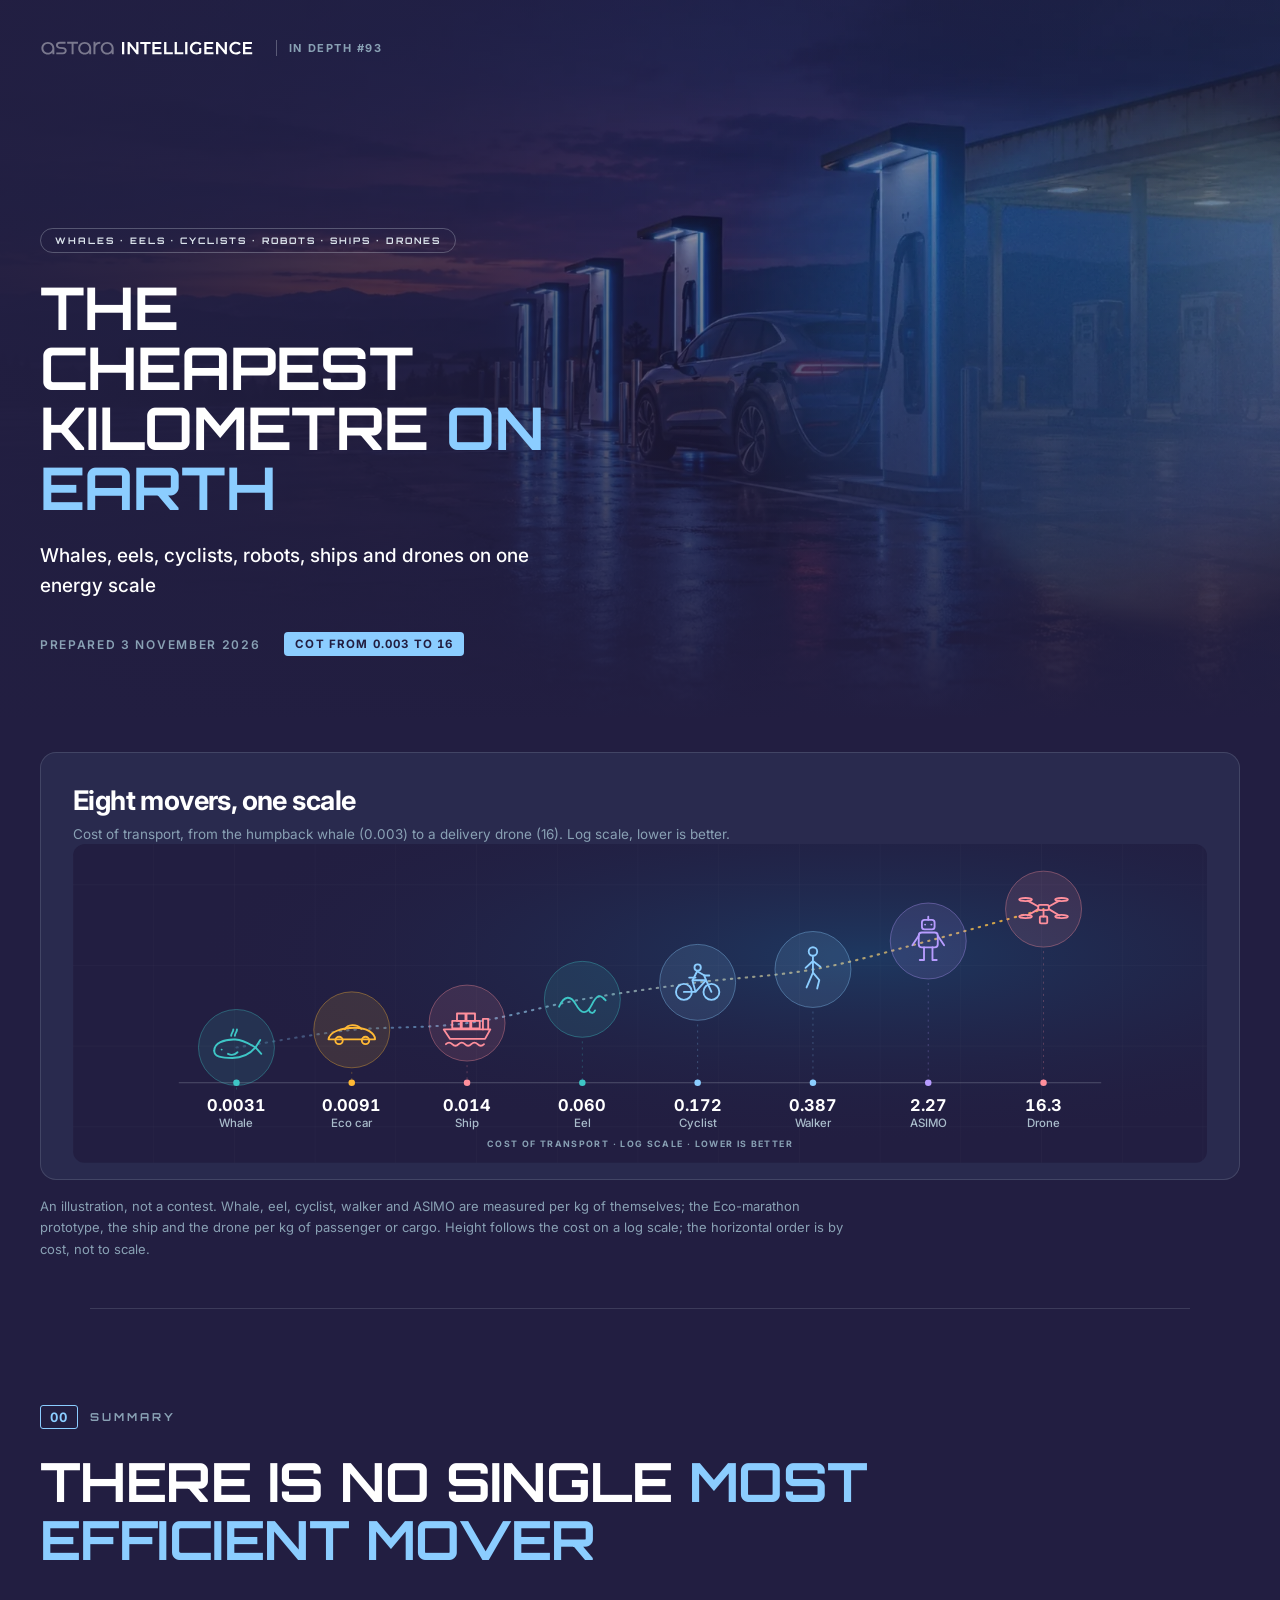
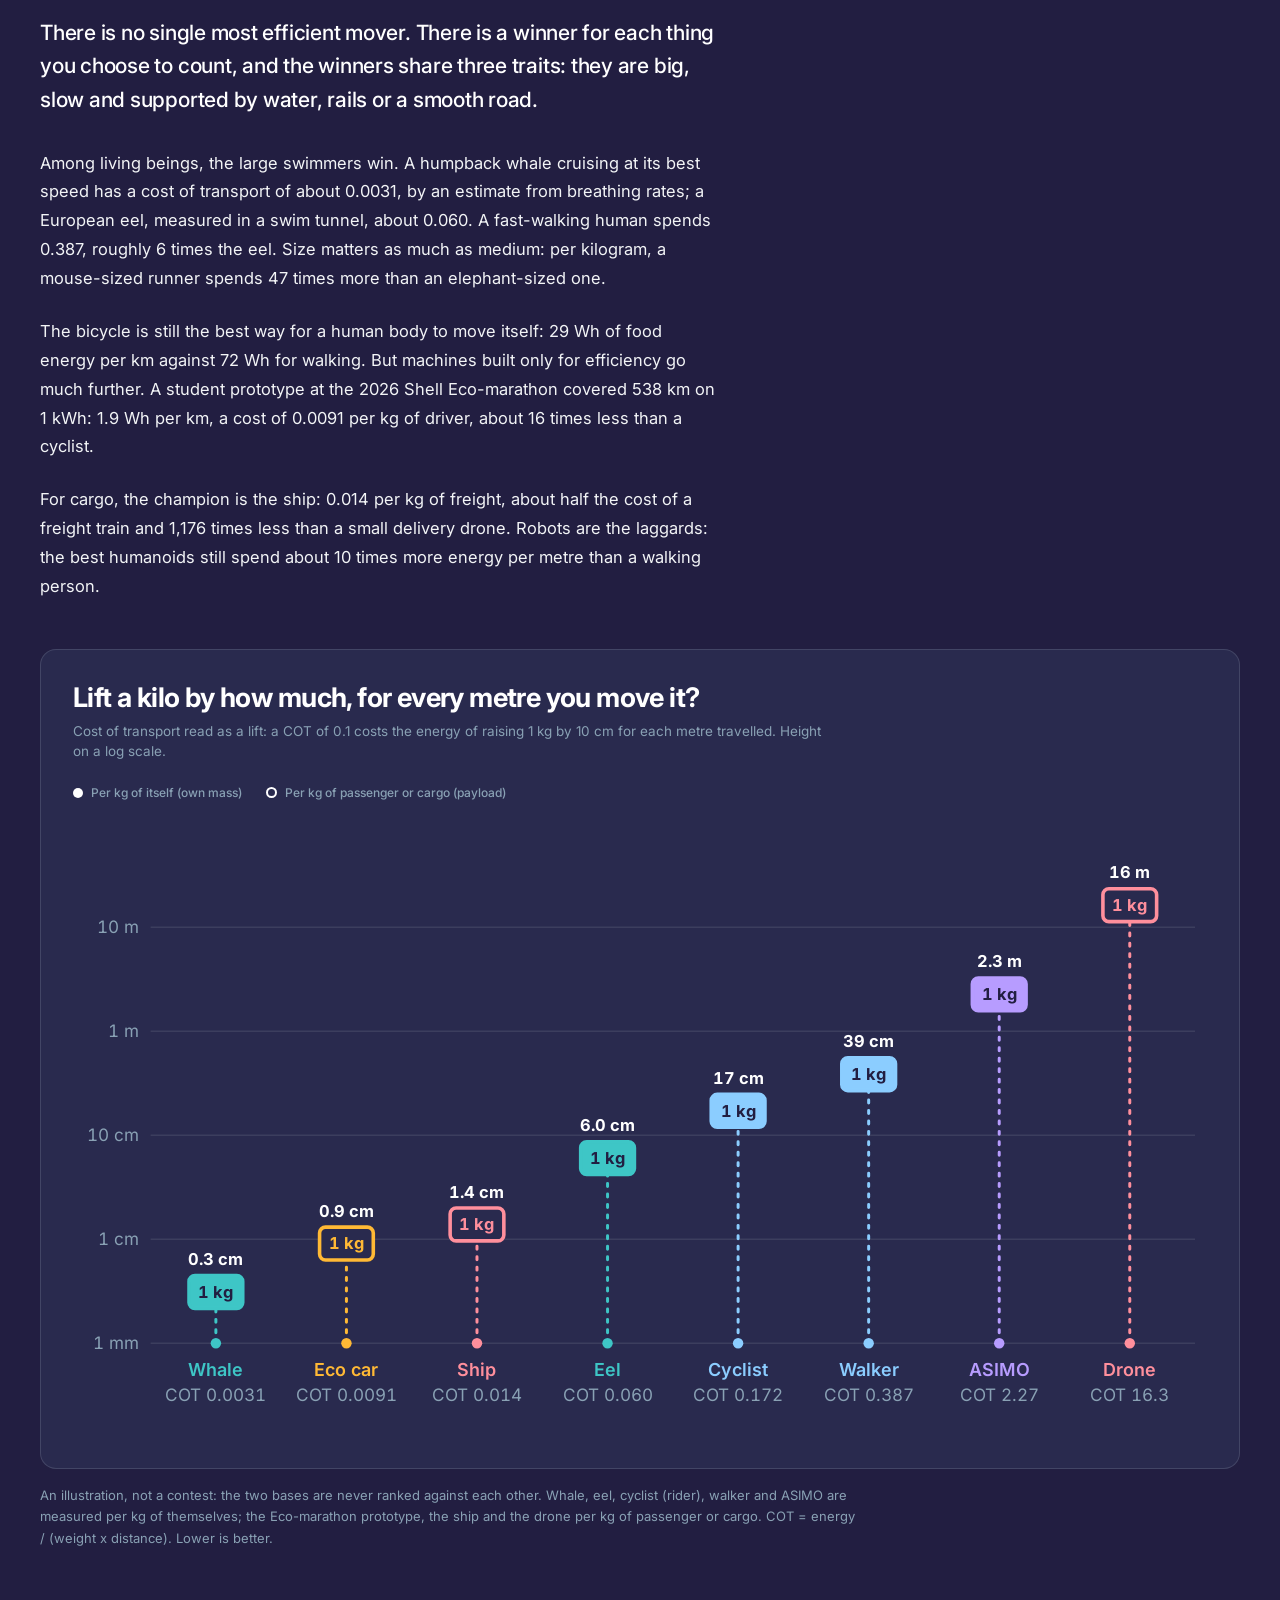
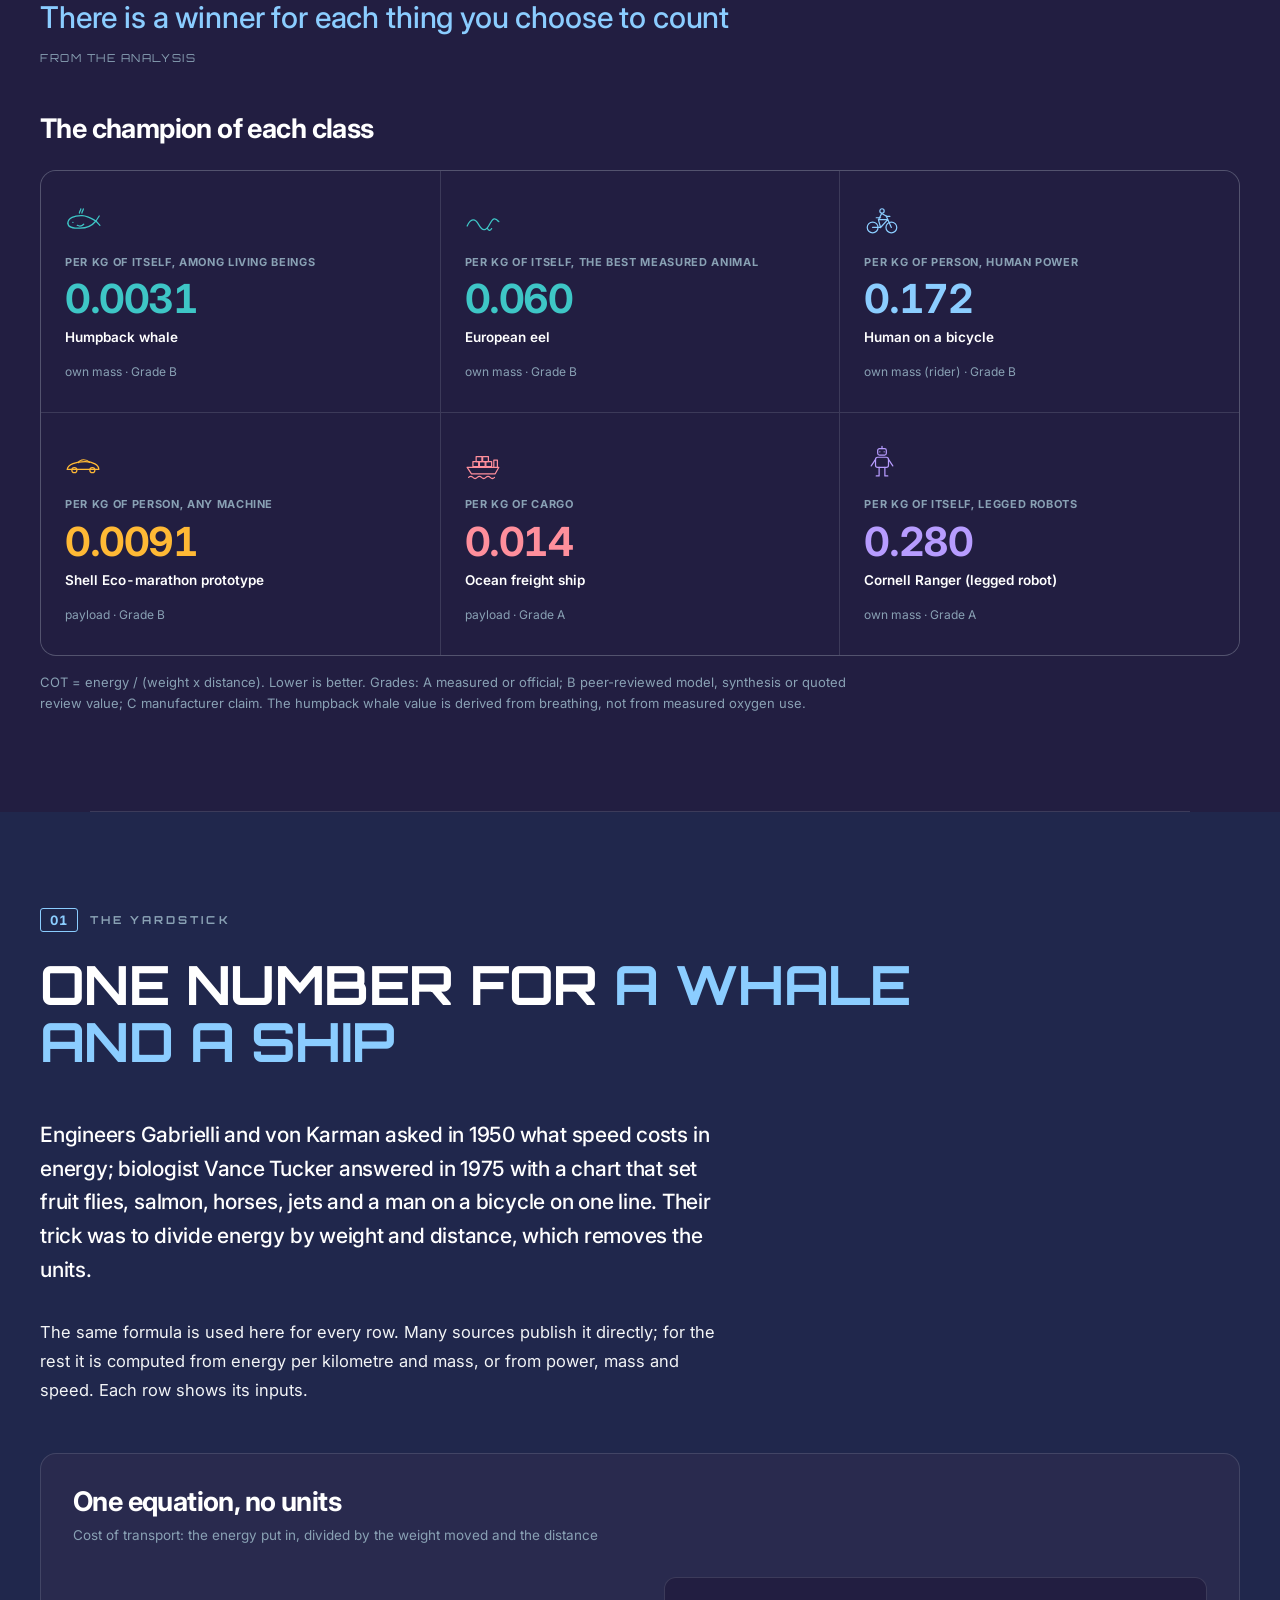
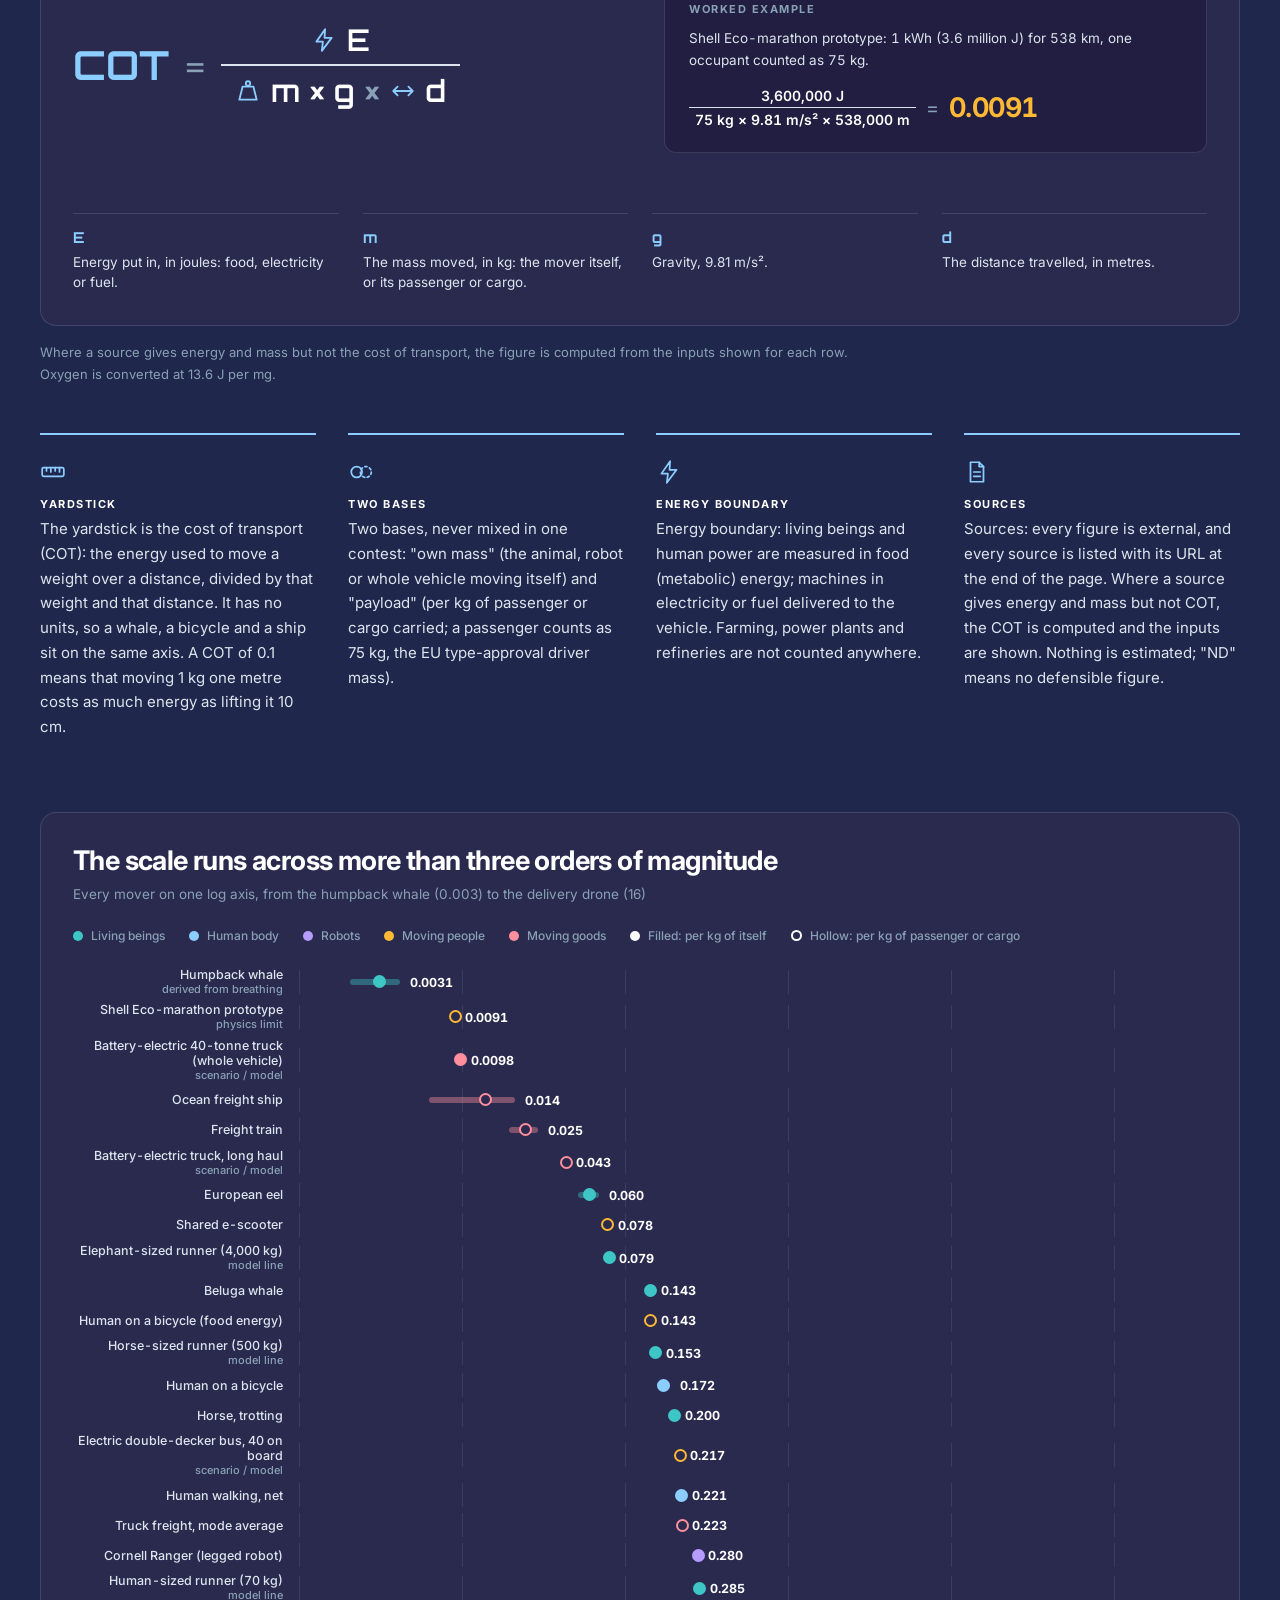
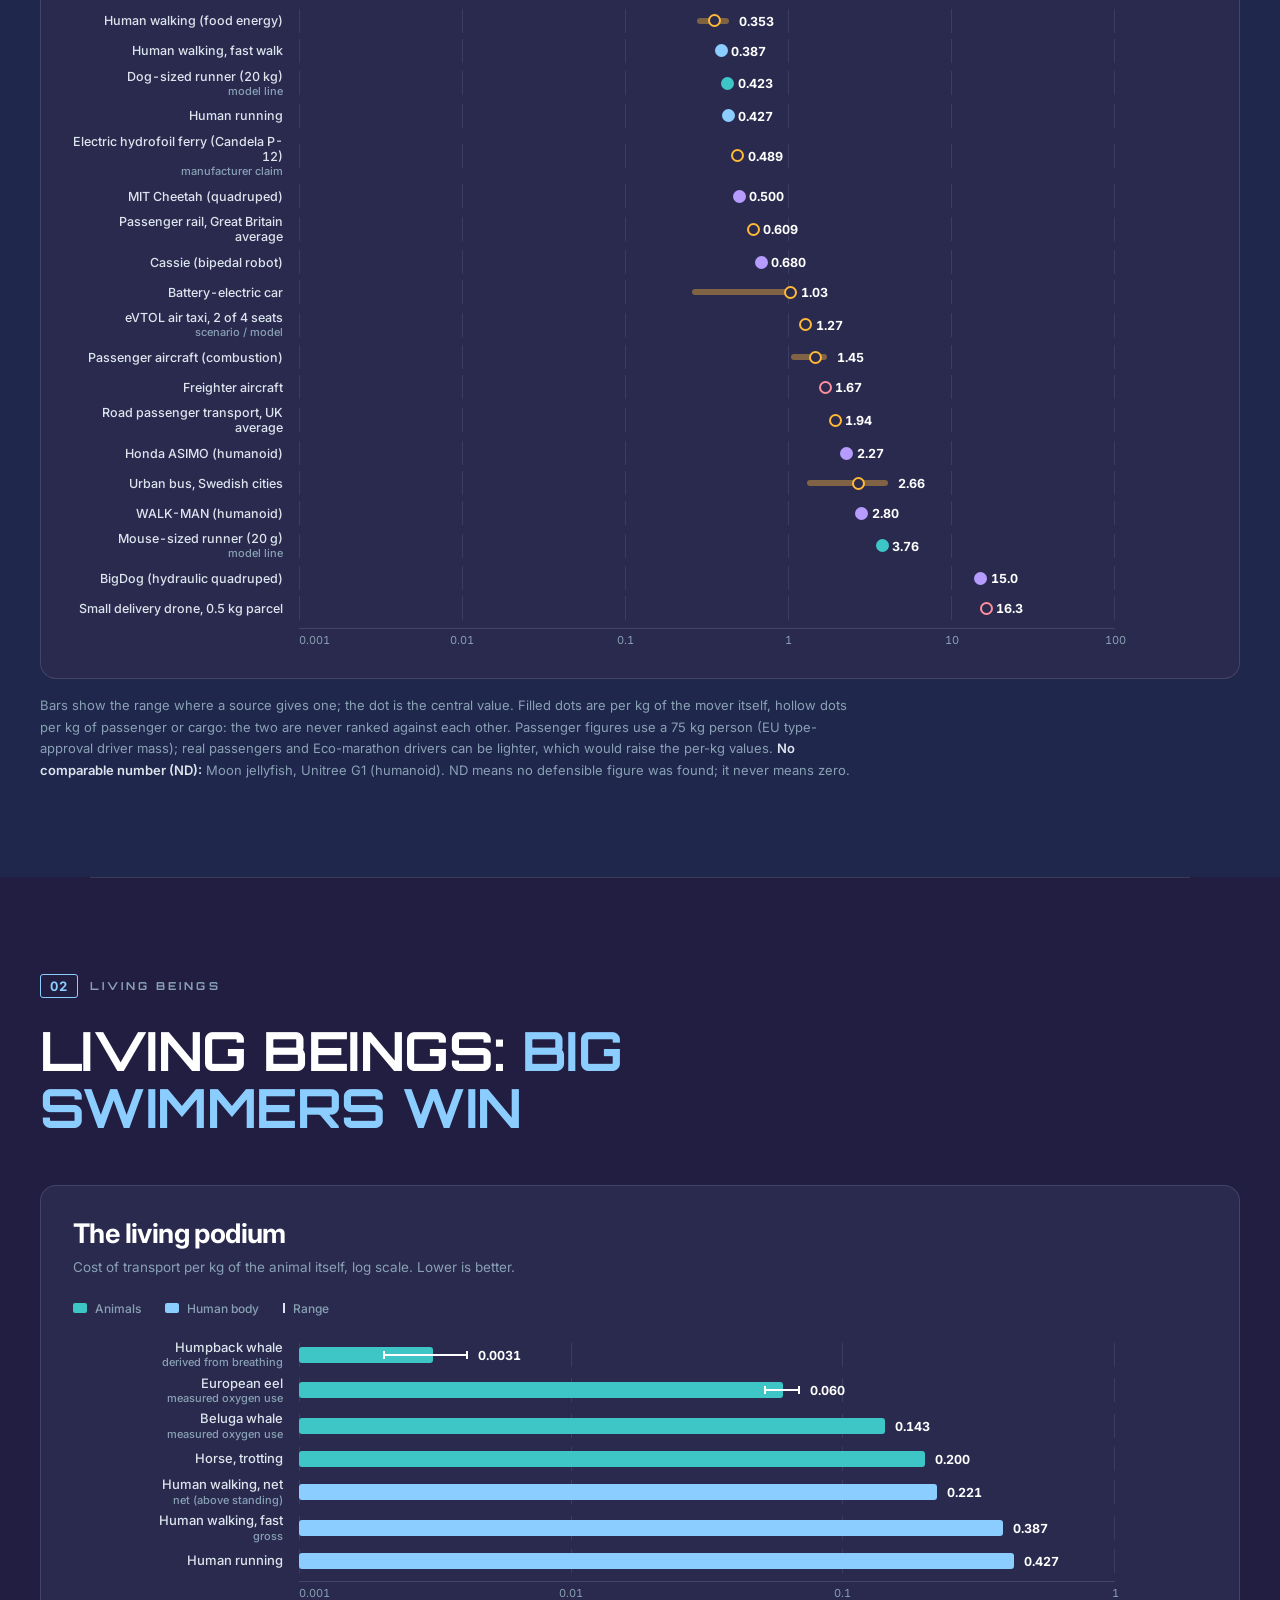
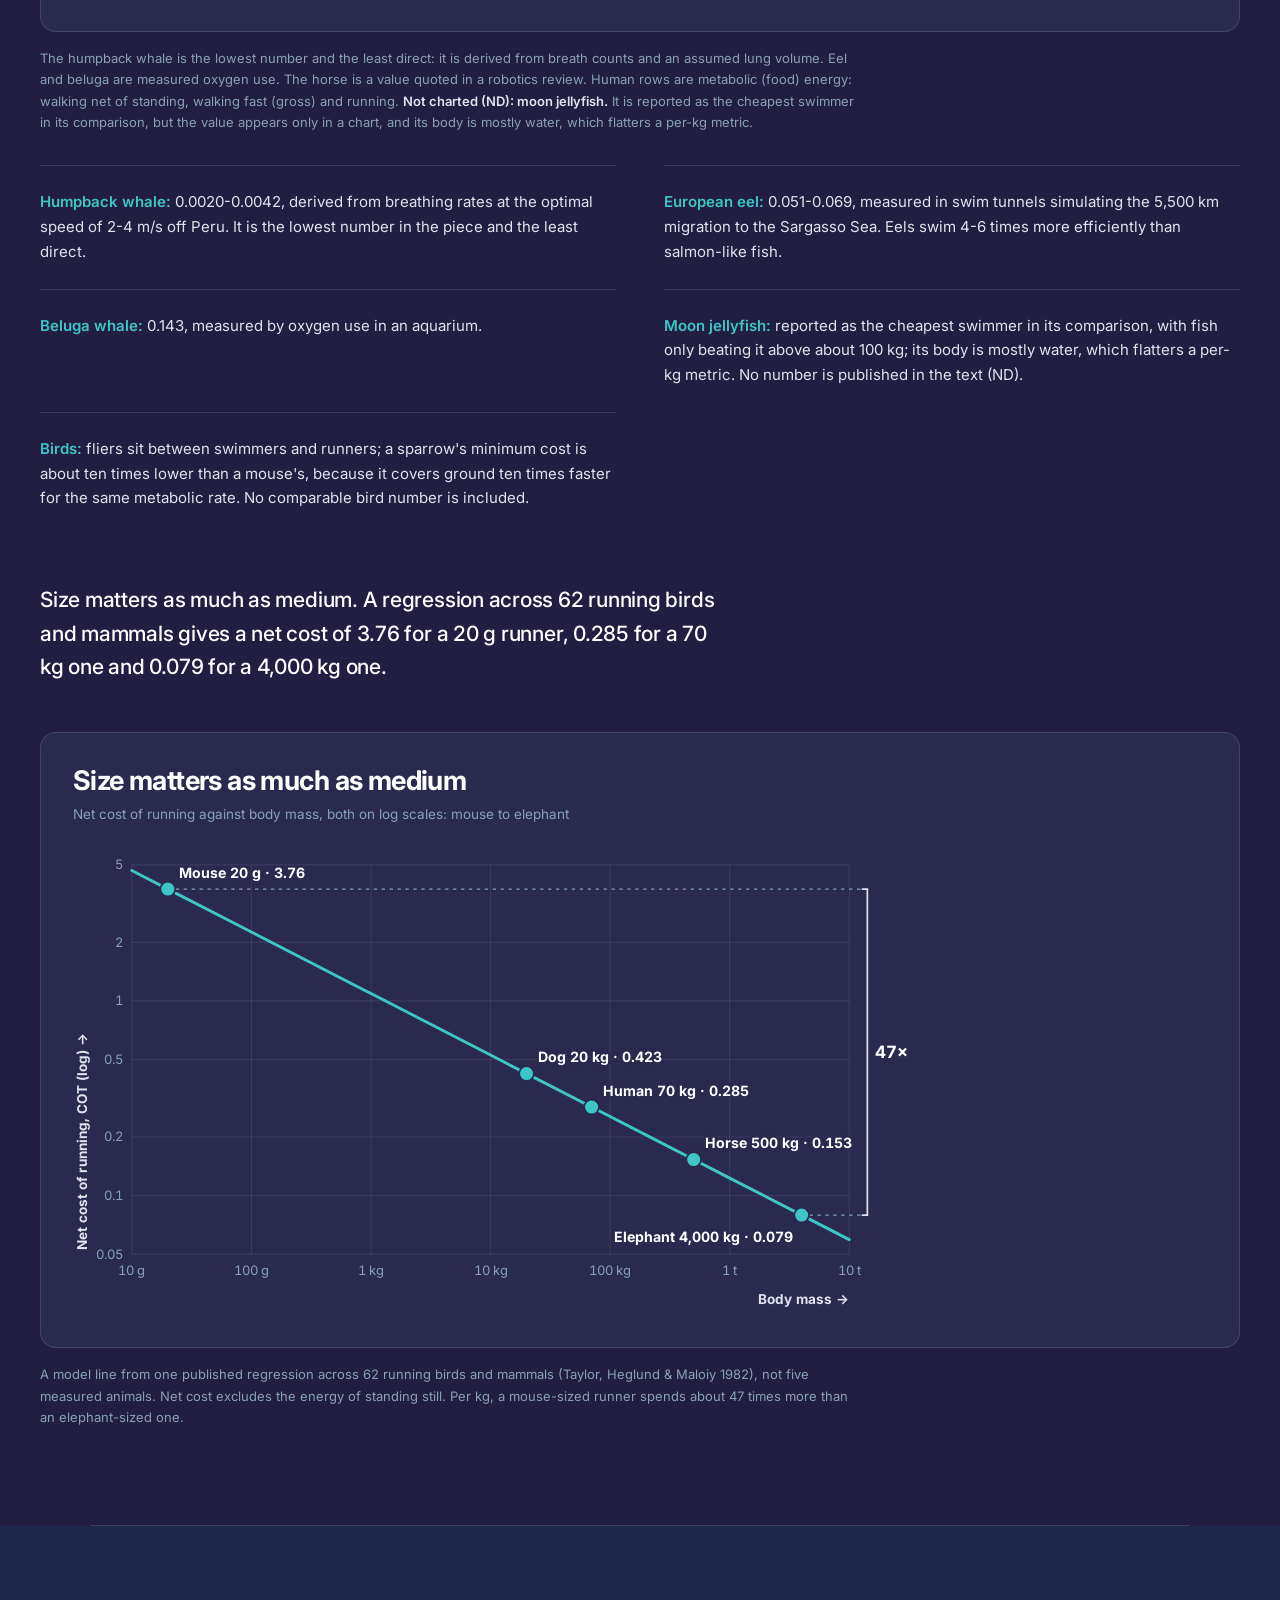
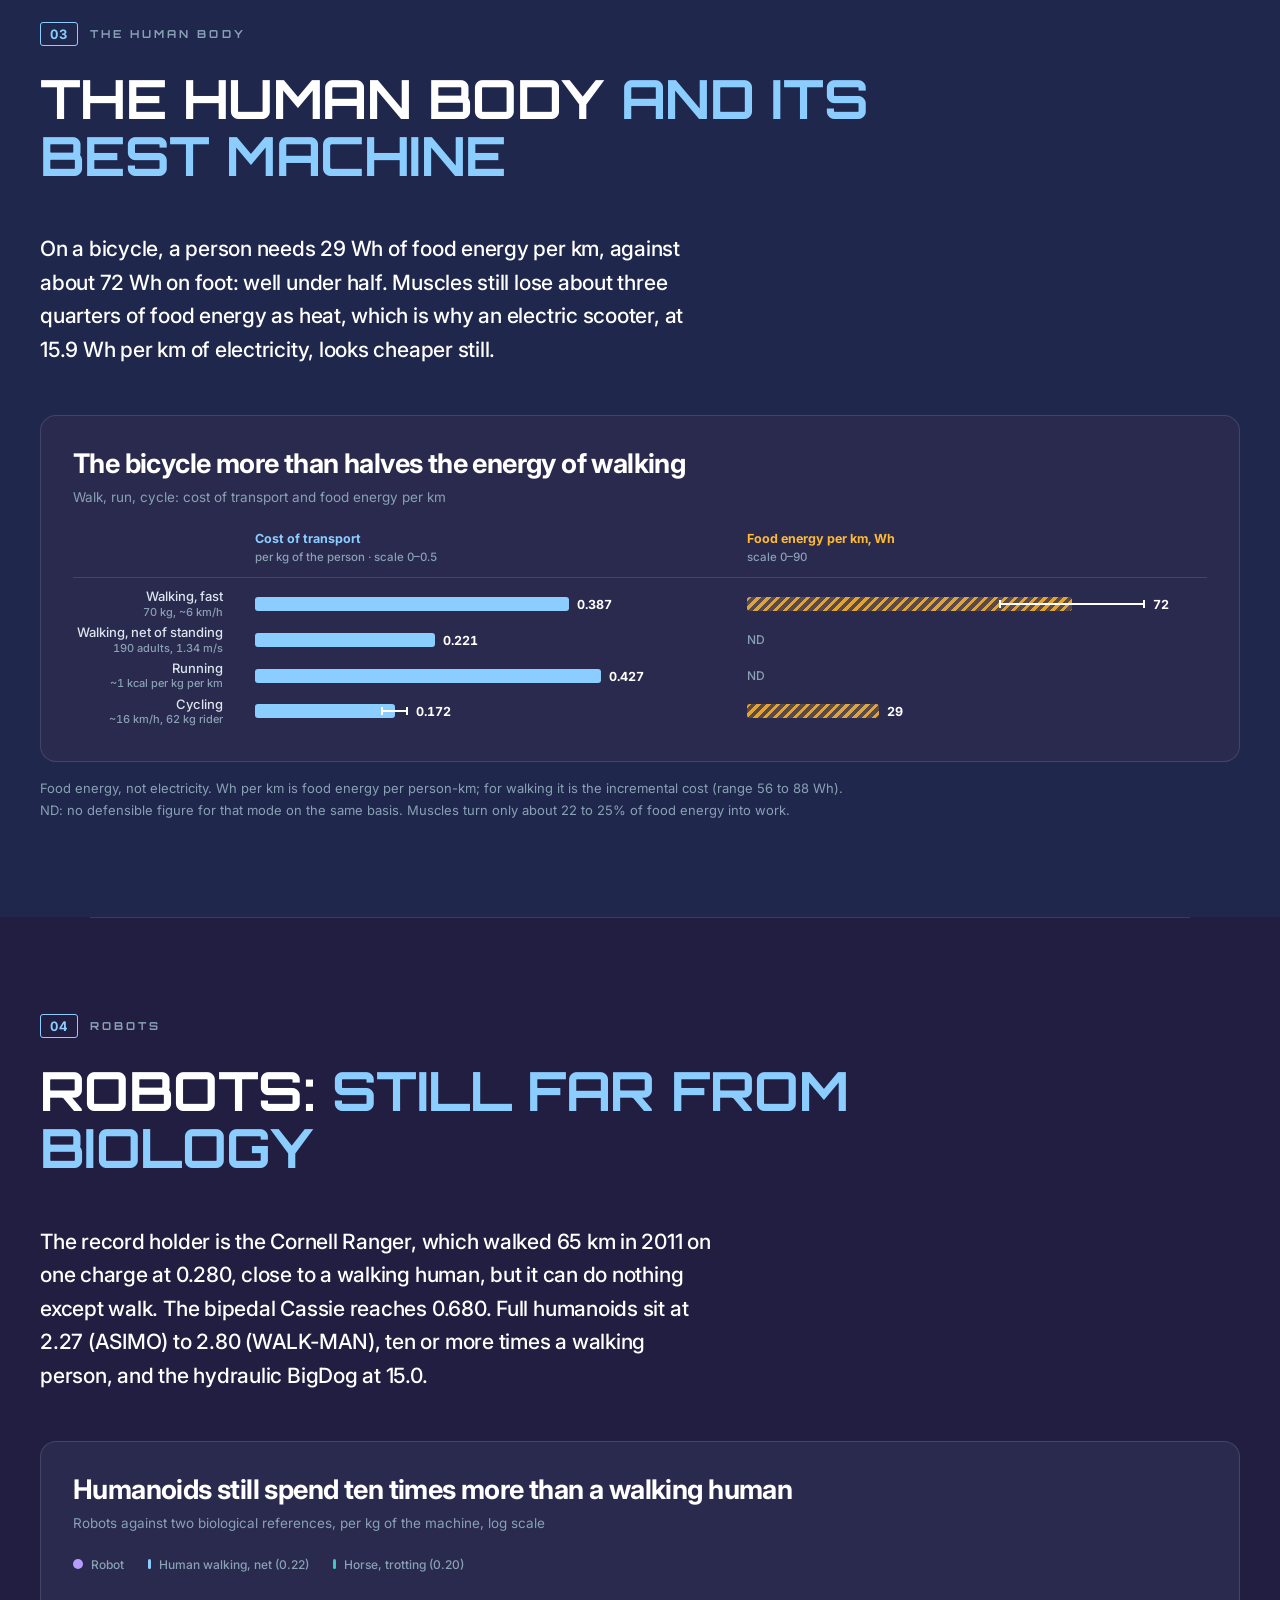
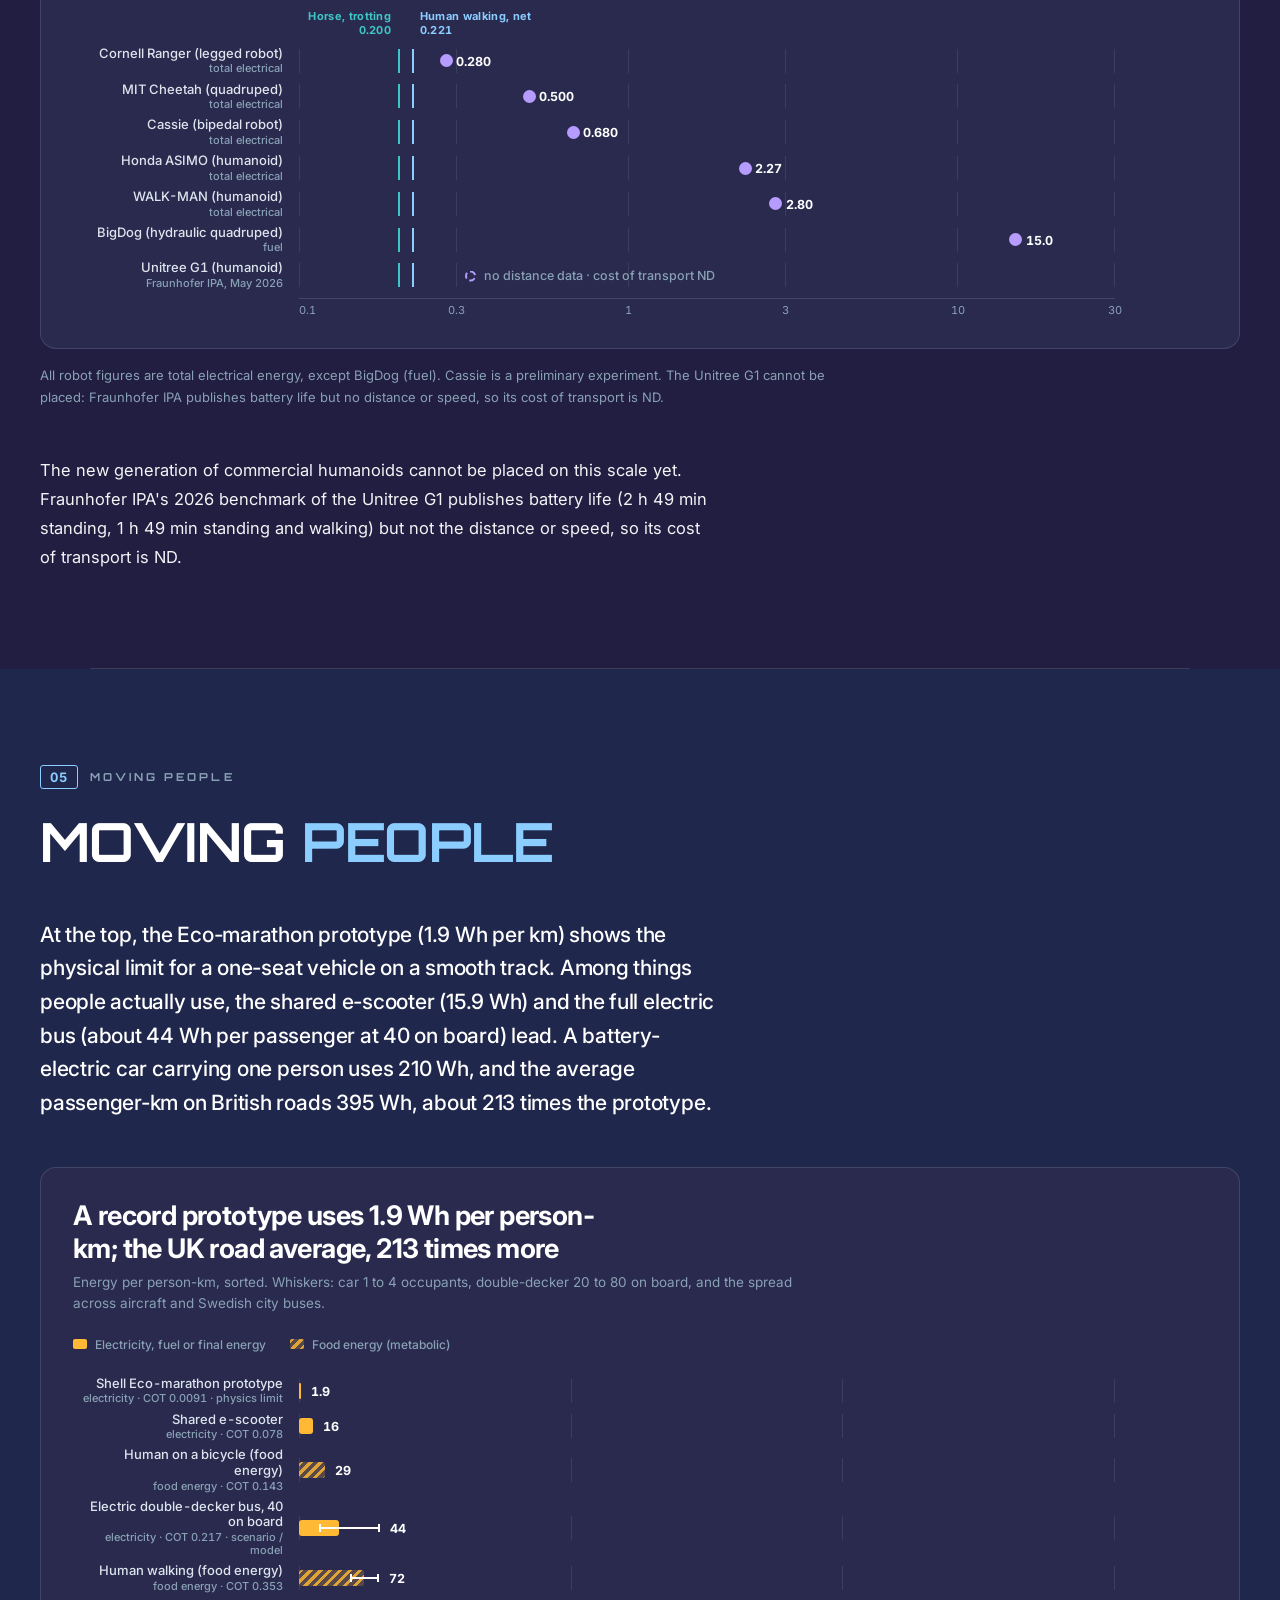
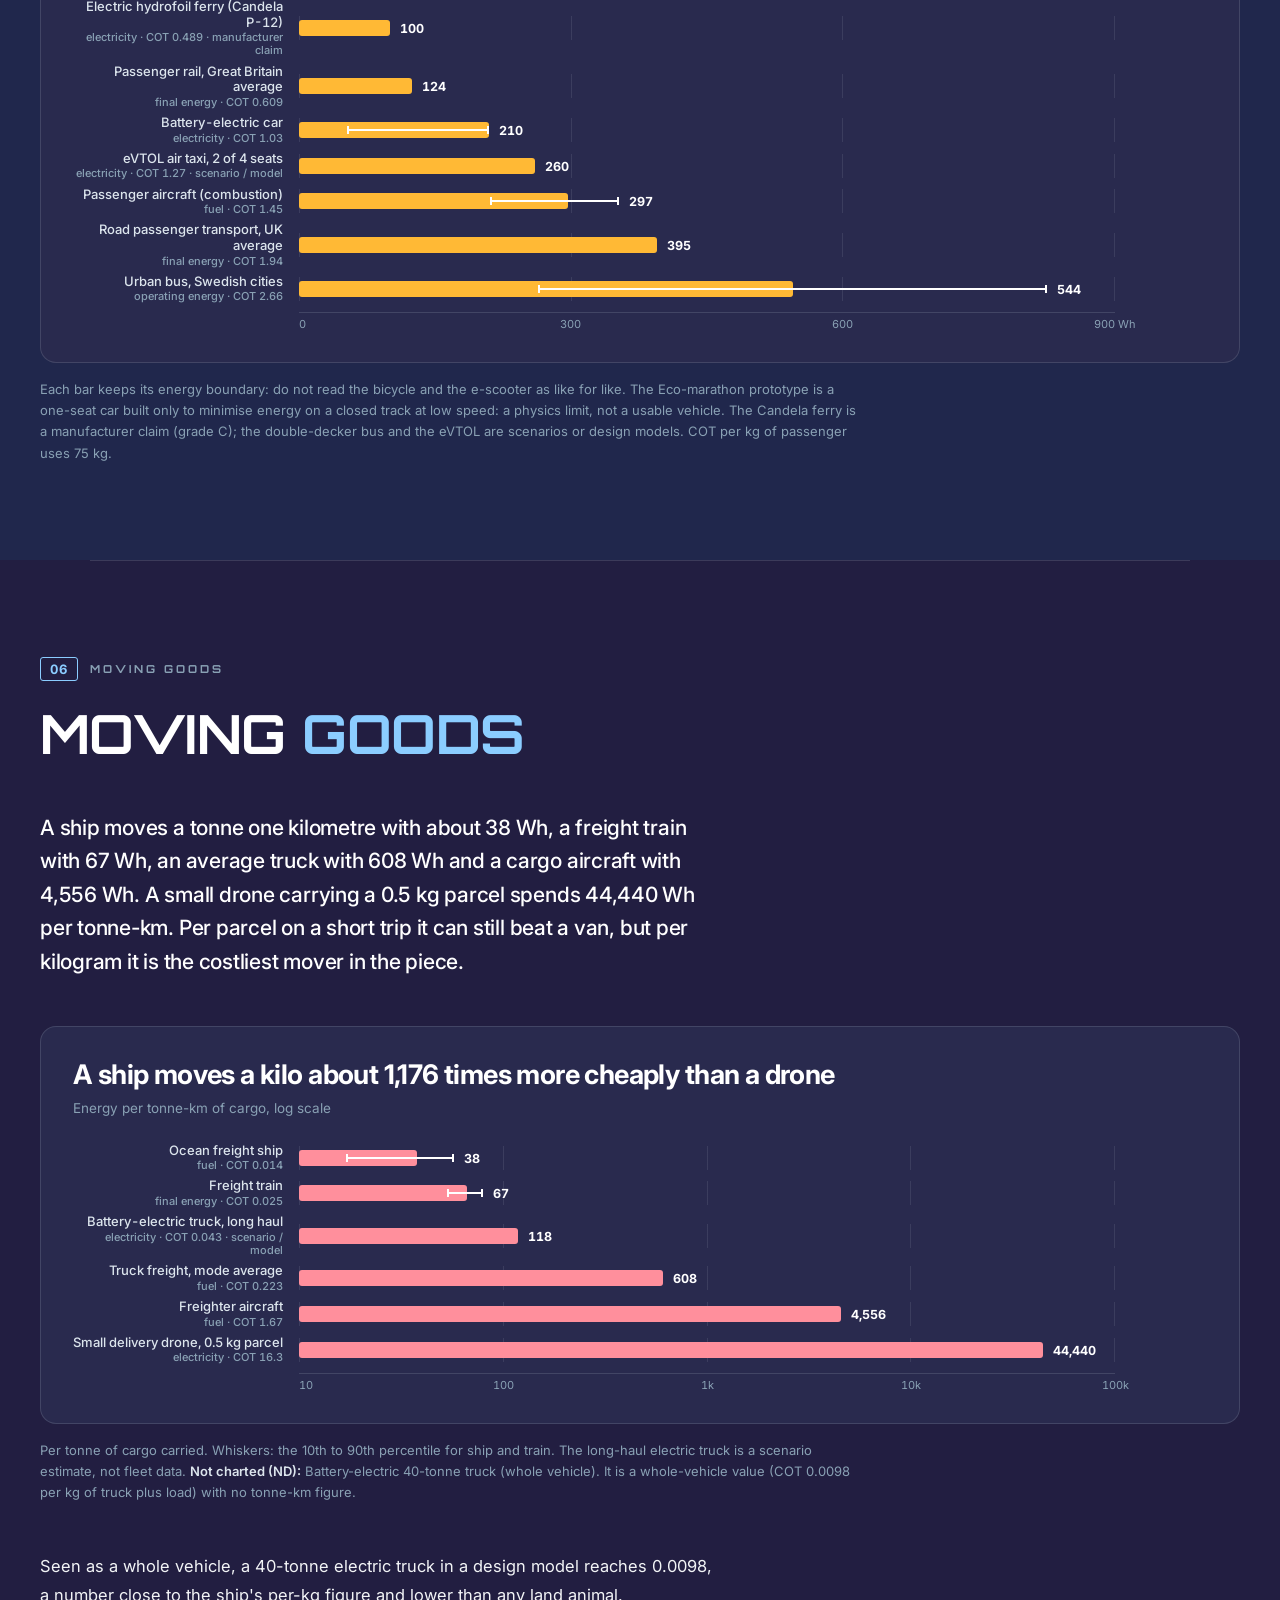
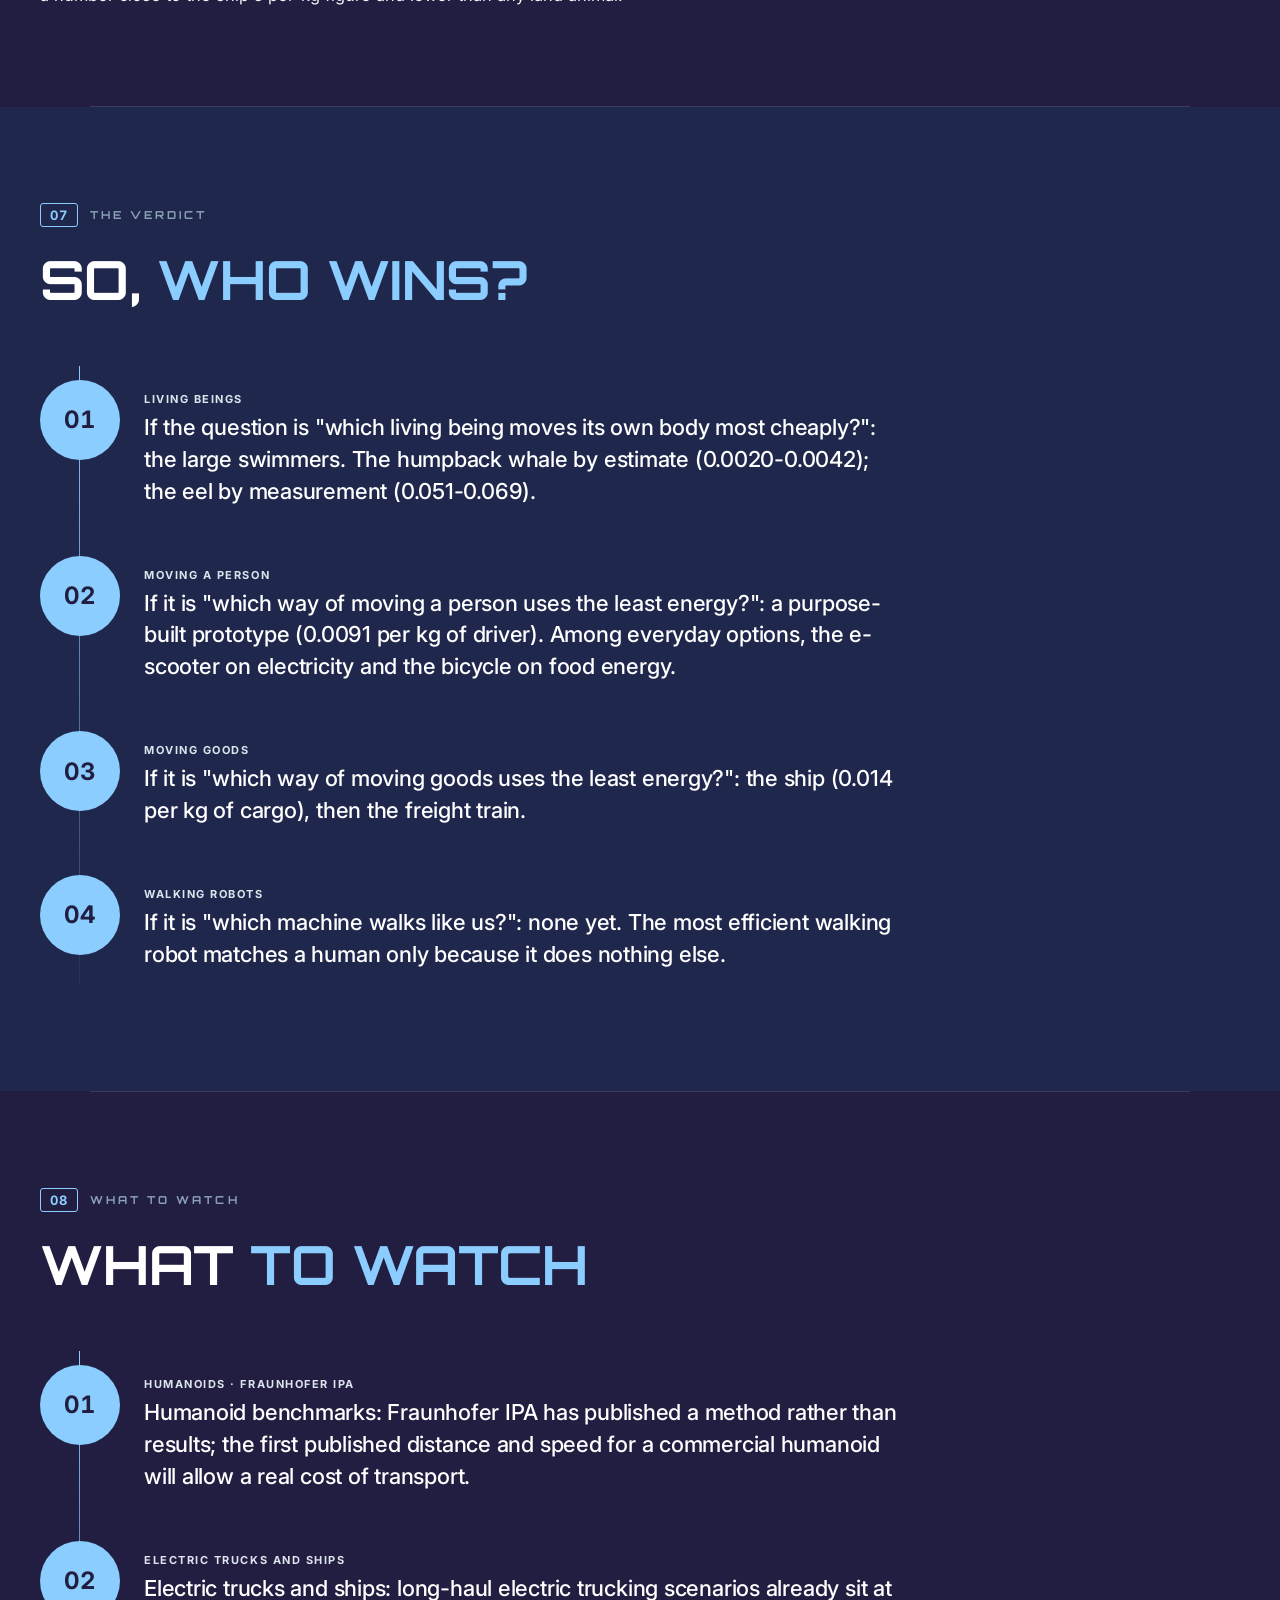
==== commit 415c0d8a: "Test cover: #92 photo on top, the illustration as a figure below The cover goes back to the #92 hero" ====
--- a/index.html
+++ b/index.html
@@ -8,6 +8,7 @@
 <link rel="preconnect" href="https://fonts.googleapis.com">
 <link rel="preconnect" href="https://fonts.gstatic.com" crossorigin>
 <link href="https://fonts.googleapis.com/css2?family=Orbitron:wght@500;600;700&family=Inter:wght@400;500;600;700&display=swap" rel="stylesheet">
+<link rel="preload" as="image" href="deploy/img/hero-1672.webp" imagesrcset="deploy/img/hero-840.webp 840w, deploy/img/hero-1672.webp 1672w" imagesizes="100vw">
 <style>
 /* =====================================================================
    ASTARA INTELLIGENCE · IN DEPTH #93 — single, self-contained stylesheet
@@ -100,10 +101,8 @@
 .cover__divider{width:1px;height:16px;background:rgba(220,229,237,.3);flex:none;}
 .cover__label{font-family:var(--font-b);font-size:var(--fs-label);font-weight:700;letter-spacing:var(--ls-label);color:var(--txt-muted);text-transform:uppercase;white-space:nowrap;font-variant-numeric:lining-nums tabular-nums;}
 .cover__photo{position:relative;margin:0;}
-.cover__photo img,.cover__photo svg{width:100%;aspect-ratio:16/9;object-fit:cover;display:block;}
-.cover__photo .cover__art--stack{aspect-ratio:900/620;height:auto;}
-.cover__photo .cover__art--wide{display:none;}
-.cover__photo::after{content:"";position:absolute;inset:0;pointer-events:none;background:linear-gradient(180deg,rgba(34,30,65,.35) 0%,rgba(34,30,65,0) 18%,rgba(34,30,65,0) 74%,var(--bg) 100%);}
+.cover__photo img{width:100%;aspect-ratio:16/9;object-fit:cover;}
+.cover__photo::after{content:"";position:absolute;inset:0;pointer-events:none;background:linear-gradient(180deg,rgba(34,30,65,.35) 0%,rgba(34,30,65,0) 30%,var(--bg) 100%);}
 .cover__content{position:relative;z-index:2;padding:0 var(--g) var(--sp-6);margin-top:calc(-1*clamp(48px,12vw,110px));}
 .cover__pill{display:inline-flex;border:1px solid rgba(220,229,237,.28);border-radius:20px;padding:6px 14px;margin-bottom:var(--sp-4);}
 .cover__pill span{font-family:var(--font-d);font-size:9px;font-weight:700;letter-spacing:2px;color:var(--txt-sec);text-transform:uppercase;}
@@ -116,12 +115,10 @@
 @media(min-width:900px){
   .cover{display:flex;flex-direction:column;width:100%;aspect-ratio:16/9;min-height:560px;max-height:780px;}
   .cover__photo{position:absolute;inset:0;}
-  .cover__photo img,.cover__photo svg{height:100%;aspect-ratio:auto;object-position:center 52%;}
-  .cover__photo .cover__art--stack{display:none;}
-  .cover__photo .cover__art--wide{display:block;}
+  .cover__photo img{height:100%;aspect-ratio:auto;object-position:center 52%;}
   .cover__photo::after{background:
-    linear-gradient(90deg,rgba(34,30,65,.94) 0%,rgba(34,30,65,.78) 26%,rgba(34,30,65,.18) 48%,rgba(34,30,65,0) 60%),
-    linear-gradient(180deg,rgba(34,30,65,.50) 0%,rgba(34,30,65,0) 18%,rgba(34,30,65,0) 76%,var(--bg) 100%);}
+    linear-gradient(90deg,rgba(34,30,65,.92) 0%,rgba(34,30,65,.72) 34%,rgba(34,30,65,.40) 60%,rgba(34,30,65,.30) 100%),
+    linear-gradient(180deg,rgba(34,30,65,.50) 0%,rgba(34,30,65,0) 28%,rgba(34,30,65,.72) 80%,var(--bg) 100%);}
   .cover__content{margin-top:auto;padding:0 var(--g) var(--sp-7);}
   .cover__title{font-size:clamp(34px,4.6vw,64px);max-width:min(40vw,560px);}
 }
@@ -423,7 +420,12 @@
   --hatch-people:repeating-linear-gradient(135deg,rgba(255,185,53,.85) 0 3px,rgba(255,185,53,.22) 3px 7px);
   --gl:rgba(220,229,237,.10);
 }
-.cover__art text{font-family:var(--font-b);font-variant-numeric:lining-nums tabular-nums;}
+/* the illustration (a figure under the cover): a wide composition on desktop, a compact one on phones */
+.info__art text{font-family:var(--font-b);font-variant-numeric:lining-nums tabular-nums;}
+.info__art{width:100%;height:auto;display:block;border-radius:12px;}
+.info__art--band{display:none;}
+@media(min-width:900px){.info__art--stack{display:none;}.info__art--band{display:block;}}
+.infog .fig__frame{padding-bottom:var(--sp-3);}
 .key-legend i.ring{width:11px;height:11px;border:2px solid var(--txt);background:transparent;}
 .key-legend i.hatch-people{background:var(--hatch-people);}
 
@@ -540,6 +542,7 @@
 @media(min-width:640px){.lr--wide .row,.lr--wide .rows__axis,.lr--wide~.rows__axis{grid-template-columns:210px minmax(0,1fr);}}
 .facts--plain li{display:block;}
 #v03{max-width:860px;}
+.sec--info{padding-top:var(--sp-5);padding-bottom:var(--sp-6);}
 </style>
 </head>
 <body>
@@ -550,7 +553,12 @@
     <div class="cover__divider"></div>
     <div class="cover__label">In Depth #93</div>
   </div>
-  <figure class="cover__photo"><svg class="cover__art cover__art--wide" viewBox="0 0 1672 940" preserveAspectRatio="xMaxYMid slice" role="img" aria-label="Eight movers on a rising curve of cost of transport, from the humpback whale at 0.003 to a delivery drone at 16"><defs><radialGradient id="cg1w" cx="70%" cy="35%" r="60%"><stop offset="0" stop-color="#1A4D7A" stop-opacity=".55"/><stop offset="1" stop-color="#221E41" stop-opacity="0"/></radialGradient><linearGradient id="cg2w" x1="0" x2="1"><stop offset="0" stop-color="#8BCDFF" stop-opacity=".2"/><stop offset=".3" stop-color="#8BCDFF" stop-opacity=".6"/><stop offset="1" stop-color="#FFB935" stop-opacity=".85"/></linearGradient></defs><rect width="1672" height="940" fill="#221E41"/><rect width="1672" height="940" fill="url(#cg1w)"/><line x1="0" y1="0" x2="0" y2="940" stroke="#DCE5ED" stroke-opacity=".035"/><line x1="119" y1="0" x2="119" y2="940" stroke="#DCE5ED" stroke-opacity=".035"/><line x1="238" y1="0" x2="238" y2="940" stroke="#DCE5ED" stroke-opacity=".035"/><line x1="357" y1="0" x2="357" y2="940" stroke="#DCE5ED" stroke-opacity=".035"/><line x1="476" y1="0" x2="476" y2="940" stroke="#DCE5ED" stroke-opacity=".035"/><line x1="595" y1="0" x2="595" y2="940" stroke="#DCE5ED" stroke-opacity=".035"/><line x1="714" y1="0" x2="714" y2="940" stroke="#DCE5ED" stroke-opacity=".035"/><line x1="833" y1="0" x2="833" y2="940" stroke="#DCE5ED" stroke-opacity=".035"/><line x1="952" y1="0" x2="952" y2="940" stroke="#DCE5ED" stroke-opacity=".035"/><line x1="1071" y1="0" x2="1071" y2="940" stroke="#DCE5ED" stroke-opacity=".035"/><line x1="1190" y1="0" x2="1190" y2="940" stroke="#DCE5ED" stroke-opacity=".035"/><line x1="1309" y1="0" x2="1309" y2="940" stroke="#DCE5ED" stroke-opacity=".035"/><line x1="1428" y1="0" x2="1428" y2="940" stroke="#DCE5ED" stroke-opacity=".035"/><line x1="1547" y1="0" x2="1547" y2="940" stroke="#DCE5ED" stroke-opacity=".035"/><line x1="1666" y1="0" x2="1666" y2="940" stroke="#DCE5ED" stroke-opacity=".035"/><line x1="0" y1="60" x2="1672" y2="60" stroke="#DCE5ED" stroke-opacity=".035"/><line x1="0" y1="179" x2="1672" y2="179" stroke="#DCE5ED" stroke-opacity=".035"/><line x1="0" y1="298" x2="1672" y2="298" stroke="#DCE5ED" stroke-opacity=".035"/><line x1="0" y1="417" x2="1672" y2="417" stroke="#DCE5ED" stroke-opacity=".035"/><line x1="0" y1="536" x2="1672" y2="536" stroke="#DCE5ED" stroke-opacity=".035"/><line x1="0" y1="655" x2="1672" y2="655" stroke="#DCE5ED" stroke-opacity=".035"/><line x1="0" y1="774" x2="1672" y2="774" stroke="#DCE5ED" stroke-opacity=".035"/><line x1="0" y1="893" x2="1672" y2="893" stroke="#DCE5ED" stroke-opacity=".035"/><line x1="746" y1="600" x2="1610" y2="600" stroke="#DCE5ED" stroke-opacity=".35"/><path d="M800 500 C818 494 872 470 908 461 C944 452 980 457 1016 446 C1052 434 1088 408 1124 393 C1160 377 1196 366 1232 355 C1268 344 1304 341 1340 325 C1376 310 1412 284 1448 261 C1484 239 1538 202 1556 190" fill="none" stroke="url(#cg2w)" stroke-width="2.8" stroke-dasharray="2 9" stroke-linecap="round"/><line x1="800" y1="558" x2="800" y2="600" stroke="#3EC6C6" stroke-opacity=".4" stroke-dasharray="3 6"/><circle cx="800" cy="500" r="52" fill="#3EC6C6" fill-opacity=".12" stroke="#3EC6C6" stroke-opacity=".55"/><g transform="translate(764 464) scale(0.72)" style="color:#3EC6C6"><g fill="none" stroke="currentColor" stroke-width="3.8" stroke-linecap="round" stroke-linejoin="round"><path d="M8 56C8 42 26 34 48 35c16 1 27 9 38 15"/><path d="M86 50 95 36M86 50 97 62"/><path d="M86 50C76 62 60 70 42 70 22 70 8 68 8 56"/><path d="M34 62c6 3 13 2 18-3"/><circle cx="22" cy="54" r="1.8" fill="currentColor" stroke="none"/><path d="M40 28c0-5 4-7 4-12M47 28c0-5 4-7 4-12"/></g></g><circle cx="800" cy="600" r="4.8" fill="#3EC6C6"/><text x="800" y="641" text-anchor="middle" font-size="24" font-weight="700" fill="#FFFFFF">0.0031</text><text x="800" y="665" text-anchor="middle" font-size="17" font-weight="500" fill="#A9BCCB">Whale</text><line x1="908" y1="519" x2="908" y2="600" stroke="#FFB935" stroke-opacity=".4" stroke-dasharray="3 6"/><circle cx="908" cy="461" r="52" fill="#FFB935" fill-opacity=".12" stroke="#FFB935" stroke-opacity=".55"/><g transform="translate(872 425) scale(0.72)" style="color:#FFB935"><g fill="none" stroke="currentColor" stroke-width="3.8" stroke-linecap="round" stroke-linejoin="round"><path d="M6 68C8 54 30 46 56 46c22 0 38 10 38 22Z"/><path d="M37 49c5-10 22-11 31-1"/><circle cx="26" cy="70" r="7"/><circle cx="76" cy="70" r="7"/></g></g><circle cx="908" cy="600" r="4.8" fill="#FFB935"/><text x="908" y="641" text-anchor="middle" font-size="24" font-weight="700" fill="#FFFFFF">0.0091</text><text x="908" y="665" text-anchor="middle" font-size="17" font-weight="500" fill="#A9BCCB">Eco car</text><line x1="1016" y1="504" x2="1016" y2="600" stroke="#FF8F9C" stroke-opacity=".4" stroke-dasharray="3 6"/><circle cx="1016" cy="446" r="52" fill="#FF8F9C" fill-opacity=".12" stroke="#FF8F9C" stroke-opacity=".55"/><g transform="translate(980 410) scale(0.72)" style="color:#FF8F9C"><g fill="none" stroke="currentColor" stroke-width="3.8" stroke-linecap="round" stroke-linejoin="round"><path d="M6 62H94L84 80H18Z"/><rect x="22" y="46" width="16" height="14"/><rect x="40" y="46" width="16" height="14"/><rect x="58" y="46" width="16" height="14"/><rect x="31" y="32" width="16" height="14"/><rect x="49" y="32" width="16" height="14"/><path d="M80 62V42H90V62"/><path d="M10 90q6-6 12 0t12 0 12 0 12 0 12 0 12 0"/></g></g><circle cx="1016" cy="600" r="4.8" fill="#FF8F9C"/><text x="1016" y="641" text-anchor="middle" font-size="24" font-weight="700" fill="#FFFFFF">0.014</text><text x="1016" y="665" text-anchor="middle" font-size="17" font-weight="500" fill="#A9BCCB">Ship</text><line x1="1124" y1="451" x2="1124" y2="600" stroke="#3EC6C6" stroke-opacity=".4" stroke-dasharray="3 6"/><circle cx="1124" cy="393" r="52" fill="#3EC6C6" fill-opacity=".12" stroke="#3EC6C6" stroke-opacity=".55"/><g transform="translate(1088 357) scale(0.72)" style="color:#3EC6C6"><g fill="none" stroke="currentColor" stroke-width="3.8" stroke-linecap="round" stroke-linejoin="round"><path d="M6 64C16 42 28 42 38 60S58 80 68 60 84 40 94 52"/><circle cx="90.5" cy="49" r="1.8" fill="currentColor" stroke="none"/><path d="M62 70c3 7 9 8 12 1"/></g></g><circle cx="1124" cy="600" r="4.8" fill="#3EC6C6"/><text x="1124" y="641" text-anchor="middle" font-size="24" font-weight="700" fill="#FFFFFF">0.060</text><text x="1124" y="665" text-anchor="middle" font-size="17" font-weight="500" fill="#A9BCCB">Eel</text><line x1="1232" y1="413" x2="1232" y2="600" stroke="#8BCDFF" stroke-opacity=".4" stroke-dasharray="3 6"/><circle cx="1232" cy="355" r="52" fill="#8BCDFF" fill-opacity=".12" stroke="#8BCDFF" stroke-opacity=".55"/><g transform="translate(1196 319) scale(0.72)" style="color:#8BCDFF"><g fill="none" stroke="currentColor" stroke-width="3.8" stroke-linecap="round" stroke-linejoin="round"><circle cx="24" cy="68" r="15"/><circle cx="76" cy="68" r="15"/><path d="M24 68H46L40 46H66L76 68M46 68 66 46M34 41H46M66 46 62 37H72"/><circle cx="50" cy="22" r="6"/><path d="M49 29 41 45M49 29 63 37"/></g></g><circle cx="1232" cy="600" r="4.8" fill="#8BCDFF"/><text x="1232" y="641" text-anchor="middle" font-size="24" font-weight="700" fill="#FFFFFF">0.172</text><text x="1232" y="665" text-anchor="middle" font-size="17" font-weight="500" fill="#A9BCCB">Cyclist</text><line x1="1340" y1="383" x2="1340" y2="600" stroke="#8BCDFF" stroke-opacity=".4" stroke-dasharray="3 6"/><circle cx="1340" cy="325" r="52" fill="#8BCDFF" fill-opacity=".12" stroke="#8BCDFF" stroke-opacity=".55"/><g transform="translate(1304 289) scale(0.72)" style="color:#8BCDFF"><g fill="none" stroke="currentColor" stroke-width="3.8" stroke-linecap="round" stroke-linejoin="round"><circle cx="50" cy="16" r="8"/><path d="M50 26V56M50 34 36 47M50 34 64 45M50 56 38 84M50 56 62 70 58 86"/></g></g><circle cx="1340" cy="600" r="4.8" fill="#8BCDFF"/><text x="1340" y="641" text-anchor="middle" font-size="24" font-weight="700" fill="#FFFFFF">0.387</text><text x="1340" y="665" text-anchor="middle" font-size="17" font-weight="500" fill="#A9BCCB">Walker</text><line x1="1448" y1="319" x2="1448" y2="600" stroke="#B79CFF" stroke-opacity=".4" stroke-dasharray="3 6"/><circle cx="1448" cy="261" r="52" fill="#B79CFF" fill-opacity=".12" stroke="#B79CFF" stroke-opacity=".55"/><g transform="translate(1412 225) scale(0.72)" style="color:#B79CFF"><g fill="none" stroke="currentColor" stroke-width="3.8" stroke-linecap="round" stroke-linejoin="round"><rect x="38" y="10" width="24" height="18" rx="5"/><path d="M50 10V4"/><circle cx="44" cy="19" r="1.8" fill="currentColor" stroke="none"/><circle cx="56" cy="19" r="1.8" fill="currentColor" stroke="none"/><rect x="32" y="34" width="36" height="28" rx="6"/><path d="M32 40 20 58M68 40 80 58M42 62V86H34M58 62V86H66"/></g></g><circle cx="1448" cy="600" r="4.8" fill="#B79CFF"/><text x="1448" y="641" text-anchor="middle" font-size="24" font-weight="700" fill="#FFFFFF">2.27</text><text x="1448" y="665" text-anchor="middle" font-size="17" font-weight="500" fill="#A9BCCB">Robot</text><line x1="1556" y1="248" x2="1556" y2="600" stroke="#FF8F9C" stroke-opacity=".4" stroke-dasharray="3 6"/><circle cx="1556" cy="190" r="52" fill="#FF8F9C" fill-opacity=".12" stroke="#FF8F9C" stroke-opacity=".55"/><g transform="translate(1520 154) scale(0.72)" style="color:#FF8F9C"><g fill="none" stroke="currentColor" stroke-width="3.8" stroke-linecap="round" stroke-linejoin="round"><rect x="40" y="42" width="20" height="10" rx="3"/><path d="M40 45 20 34M60 45 80 34M40 50 20 62M60 50 80 62"/><ellipse cx="16" cy="32" rx="12" ry="3"/><ellipse cx="84" cy="32" rx="12" ry="3"/><ellipse cx="16" cy="64" rx="12" ry="3"/><ellipse cx="84" cy="64" rx="12" ry="3"/><path d="M50 52V64"/><rect x="43" y="64" width="14" height="13" rx="2"/></g></g><circle cx="1556" cy="600" r="4.8" fill="#FF8F9C"/><text x="1556" y="641" text-anchor="middle" font-size="24" font-weight="700" fill="#FFFFFF">16.3</text><text x="1556" y="665" text-anchor="middle" font-size="17" font-weight="500" fill="#A9BCCB">Drone</text><text x="746" y="585" font-size="13" font-weight="700" letter-spacing="2" fill="#89A1B4">COST OF TRANSPORT · LOG SCALE · LOWER IS BETTER</text></svg><svg class="cover__art cover__art--stack" viewBox="0 0 900 620" preserveAspectRatio="xMidYMid meet" role="img" aria-label="Eight movers on a rising curve of cost of transport, from the humpback whale at 0.003 to a delivery drone at 16"><defs><radialGradient id="cg1s" cx="70%" cy="35%" r="60%"><stop offset="0" stop-color="#1A4D7A" stop-opacity=".55"/><stop offset="1" stop-color="#221E41" stop-opacity="0"/></radialGradient><linearGradient id="cg2s" x1="0" x2="1"><stop offset="0" stop-color="#8BCDFF" stop-opacity=".2"/><stop offset=".3" stop-color="#8BCDFF" stop-opacity=".6"/><stop offset="1" stop-color="#FFB935" stop-opacity=".85"/></linearGradient></defs><rect width="900" height="620" fill="#221E41"/><rect width="900" height="620" fill="url(#cg1s)"/><line x1="0" y1="0" x2="0" y2="620" stroke="#DCE5ED" stroke-opacity=".035"/><line x1="64" y1="0" x2="64" y2="620" stroke="#DCE5ED" stroke-opacity=".035"/><line x1="128" y1="0" x2="128" y2="620" stroke="#DCE5ED" stroke-opacity=".035"/><line x1="192" y1="0" x2="192" y2="620" stroke="#DCE5ED" stroke-opacity=".035"/><line x1="256" y1="0" x2="256" y2="620" stroke="#DCE5ED" stroke-opacity=".035"/><line x1="320" y1="0" x2="320" y2="620" stroke="#DCE5ED" stroke-opacity=".035"/><line x1="384" y1="0" x2="384" y2="620" stroke="#DCE5ED" stroke-opacity=".035"/><line x1="448" y1="0" x2="448" y2="620" stroke="#DCE5ED" stroke-opacity=".035"/><line x1="512" y1="0" x2="512" y2="620" stroke="#DCE5ED" stroke-opacity=".035"/><line x1="576" y1="0" x2="576" y2="620" stroke="#DCE5ED" stroke-opacity=".035"/><line x1="640" y1="0" x2="640" y2="620" stroke="#DCE5ED" stroke-opacity=".035"/><line x1="704" y1="0" x2="704" y2="620" stroke="#DCE5ED" stroke-opacity=".035"/><line x1="768" y1="0" x2="768" y2="620" stroke="#DCE5ED" stroke-opacity=".035"/><line x1="832" y1="0" x2="832" y2="620" stroke="#DCE5ED" stroke-opacity=".035"/><line x1="896" y1="0" x2="896" y2="620" stroke="#DCE5ED" stroke-opacity=".035"/><line x1="0" y1="32" x2="900" y2="32" stroke="#DCE5ED" stroke-opacity=".035"/><line x1="0" y1="96" x2="900" y2="96" stroke="#DCE5ED" stroke-opacity=".035"/><line x1="0" y1="160" x2="900" y2="160" stroke="#DCE5ED" stroke-opacity=".035"/><line x1="0" y1="224" x2="900" y2="224" stroke="#DCE5ED" stroke-opacity=".035"/><line x1="0" y1="288" x2="900" y2="288" stroke="#DCE5ED" stroke-opacity=".035"/><line x1="0" y1="352" x2="900" y2="352" stroke="#DCE5ED" stroke-opacity=".035"/><line x1="0" y1="416" x2="900" y2="416" stroke="#DCE5ED" stroke-opacity=".035"/><line x1="0" y1="480" x2="900" y2="480" stroke="#DCE5ED" stroke-opacity=".035"/><line x1="0" y1="544" x2="900" y2="544" stroke="#DCE5ED" stroke-opacity=".035"/><line x1="0" y1="608" x2="900" y2="608" stroke="#DCE5ED" stroke-opacity=".035"/><line x1="16" y1="392" x2="880" y2="392" stroke="#DCE5ED" stroke-opacity=".35"/><path d="M70 330 C88 325 142 307 178 301 C214 294 250 298 286 289 C322 281 358 260 394 249 C430 238 466 229 502 220 C538 212 574 210 610 198 C646 186 682 167 718 150 C754 133 808 105 826 96" fill="none" stroke="url(#cg2s)" stroke-width="2.1" stroke-dasharray="2 6" stroke-linecap="round"/><line x1="70" y1="374" x2="70" y2="392" stroke="#3EC6C6" stroke-opacity=".4" stroke-dasharray="3 6"/><circle cx="70" cy="330" r="38" fill="#3EC6C6" fill-opacity=".12" stroke="#3EC6C6" stroke-opacity=".55"/><g transform="translate(44 304) scale(0.52)" style="color:#3EC6C6"><g fill="none" stroke="currentColor" stroke-width="5.2615384615384615" stroke-linecap="round" stroke-linejoin="round"><path d="M8 56C8 42 26 34 48 35c16 1 27 9 38 15"/><path d="M86 50 95 36M86 50 97 62"/><path d="M86 50C76 62 60 70 42 70 22 70 8 68 8 56"/><path d="M34 62c6 3 13 2 18-3"/><circle cx="22" cy="54" r="1.8" fill="currentColor" stroke="none"/><path d="M40 28c0-5 4-7 4-12M47 28c0-5 4-7 4-12"/></g></g><circle cx="70" cy="392" r="4.4" fill="#3EC6C6"/><text x="70" y="429" text-anchor="middle" font-size="22" font-weight="700" fill="#FFFFFF">0.0031</text><text x="70" y="453" text-anchor="middle" font-size="16" font-weight="500" fill="#A9BCCB">Whale</text><line x1="178" y1="345" x2="178" y2="392" stroke="#FFB935" stroke-opacity=".4" stroke-dasharray="3 6"/><circle cx="178" cy="301" r="38" fill="#FFB935" fill-opacity=".12" stroke="#FFB935" stroke-opacity=".55"/><g transform="translate(152 275) scale(0.52)" style="color:#FFB935"><g fill="none" stroke="currentColor" stroke-width="5.2615384615384615" stroke-linecap="round" stroke-linejoin="round"><path d="M6 68C8 54 30 46 56 46c22 0 38 10 38 22Z"/><path d="M37 49c5-10 22-11 31-1"/><circle cx="26" cy="70" r="7"/><circle cx="76" cy="70" r="7"/></g></g><circle cx="178" cy="392" r="4.4" fill="#FFB935"/><text x="178" y="429" text-anchor="middle" font-size="22" font-weight="700" fill="#FFFFFF">0.0091</text><text x="178" y="453" text-anchor="middle" font-size="16" font-weight="500" fill="#A9BCCB">Eco car</text><line x1="286" y1="333" x2="286" y2="392" stroke="#FF8F9C" stroke-opacity=".4" stroke-dasharray="3 6"/><circle cx="286" cy="289" r="38" fill="#FF8F9C" fill-opacity=".12" stroke="#FF8F9C" stroke-opacity=".55"/><g transform="translate(260 263) scale(0.52)" style="color:#FF8F9C"><g fill="none" stroke="currentColor" stroke-width="5.2615384615384615" stroke-linecap="round" stroke-linejoin="round"><path d="M6 62H94L84 80H18Z"/><rect x="22" y="46" width="16" height="14"/><rect x="40" y="46" width="16" height="14"/><rect x="58" y="46" width="16" height="14"/><rect x="31" y="32" width="16" height="14"/><rect x="49" y="32" width="16" height="14"/><path d="M80 62V42H90V62"/><path d="M10 90q6-6 12 0t12 0 12 0 12 0 12 0 12 0"/></g></g><circle cx="286" cy="392" r="4.4" fill="#FF8F9C"/><text x="286" y="429" text-anchor="middle" font-size="22" font-weight="700" fill="#FFFFFF">0.014</text><text x="286" y="453" text-anchor="middle" font-size="16" font-weight="500" fill="#A9BCCB">Ship</text><line x1="394" y1="293" x2="394" y2="392" stroke="#3EC6C6" stroke-opacity=".4" stroke-dasharray="3 6"/><circle cx="394" cy="249" r="38" fill="#3EC6C6" fill-opacity=".12" stroke="#3EC6C6" stroke-opacity=".55"/><g transform="translate(368 223) scale(0.52)" style="color:#3EC6C6"><g fill="none" stroke="currentColor" stroke-width="5.2615384615384615" stroke-linecap="round" stroke-linejoin="round"><path d="M6 64C16 42 28 42 38 60S58 80 68 60 84 40 94 52"/><circle cx="90.5" cy="49" r="1.8" fill="currentColor" stroke="none"/><path d="M62 70c3 7 9 8 12 1"/></g></g><circle cx="394" cy="392" r="4.4" fill="#3EC6C6"/><text x="394" y="429" text-anchor="middle" font-size="22" font-weight="700" fill="#FFFFFF">0.060</text><text x="394" y="453" text-anchor="middle" font-size="16" font-weight="500" fill="#A9BCCB">Eel</text><line x1="502" y1="264" x2="502" y2="392" stroke="#8BCDFF" stroke-opacity=".4" stroke-dasharray="3 6"/><circle cx="502" cy="220" r="38" fill="#8BCDFF" fill-opacity=".12" stroke="#8BCDFF" stroke-opacity=".55"/><g transform="translate(476 194) scale(0.52)" style="color:#8BCDFF"><g fill="none" stroke="currentColor" stroke-width="5.2615384615384615" stroke-linecap="round" stroke-linejoin="round"><circle cx="24" cy="68" r="15"/><circle cx="76" cy="68" r="15"/><path d="M24 68H46L40 46H66L76 68M46 68 66 46M34 41H46M66 46 62 37H72"/><circle cx="50" cy="22" r="6"/><path d="M49 29 41 45M49 29 63 37"/></g></g><circle cx="502" cy="392" r="4.4" fill="#8BCDFF"/><text x="502" y="429" text-anchor="middle" font-size="22" font-weight="700" fill="#FFFFFF">0.172</text><text x="502" y="453" text-anchor="middle" font-size="16" font-weight="500" fill="#A9BCCB">Cyclist</text><line x1="610" y1="242" x2="610" y2="392" stroke="#8BCDFF" stroke-opacity=".4" stroke-dasharray="3 6"/><circle cx="610" cy="198" r="38" fill="#8BCDFF" fill-opacity=".12" stroke="#8BCDFF" stroke-opacity=".55"/><g transform="translate(584 172) scale(0.52)" style="color:#8BCDFF"><g fill="none" stroke="currentColor" stroke-width="5.2615384615384615" stroke-linecap="round" stroke-linejoin="round"><circle cx="50" cy="16" r="8"/><path d="M50 26V56M50 34 36 47M50 34 64 45M50 56 38 84M50 56 62 70 58 86"/></g></g><circle cx="610" cy="392" r="4.4" fill="#8BCDFF"/><text x="610" y="429" text-anchor="middle" font-size="22" font-weight="700" fill="#FFFFFF">0.387</text><text x="610" y="453" text-anchor="middle" font-size="16" font-weight="500" fill="#A9BCCB">Walker</text><line x1="718" y1="194" x2="718" y2="392" stroke="#B79CFF" stroke-opacity=".4" stroke-dasharray="3 6"/><circle cx="718" cy="150" r="38" fill="#B79CFF" fill-opacity=".12" stroke="#B79CFF" stroke-opacity=".55"/><g transform="translate(692 124) scale(0.52)" style="color:#B79CFF"><g fill="none" stroke="currentColor" stroke-width="5.2615384615384615" stroke-linecap="round" stroke-linejoin="round"><rect x="38" y="10" width="24" height="18" rx="5"/><path d="M50 10V4"/><circle cx="44" cy="19" r="1.8" fill="currentColor" stroke="none"/><circle cx="56" cy="19" r="1.8" fill="currentColor" stroke="none"/><rect x="32" y="34" width="36" height="28" rx="6"/><path d="M32 40 20 58M68 40 80 58M42 62V86H34M58 62V86H66"/></g></g><circle cx="718" cy="392" r="4.4" fill="#B79CFF"/><text x="718" y="429" text-anchor="middle" font-size="22" font-weight="700" fill="#FFFFFF">2.27</text><text x="718" y="453" text-anchor="middle" font-size="16" font-weight="500" fill="#A9BCCB">Robot</text><line x1="826" y1="140" x2="826" y2="392" stroke="#FF8F9C" stroke-opacity=".4" stroke-dasharray="3 6"/><circle cx="826" cy="96" r="38" fill="#FF8F9C" fill-opacity=".12" stroke="#FF8F9C" stroke-opacity=".55"/><g transform="translate(800 70) scale(0.52)" style="color:#FF8F9C"><g fill="none" stroke="currentColor" stroke-width="5.2615384615384615" stroke-linecap="round" stroke-linejoin="round"><rect x="40" y="42" width="20" height="10" rx="3"/><path d="M40 45 20 34M60 45 80 34M40 50 20 62M60 50 80 62"/><ellipse cx="16" cy="32" rx="12" ry="3"/><ellipse cx="84" cy="32" rx="12" ry="3"/><ellipse cx="16" cy="64" rx="12" ry="3"/><ellipse cx="84" cy="64" rx="12" ry="3"/><path d="M50 52V64"/><rect x="43" y="64" width="14" height="13" rx="2"/></g></g><circle cx="826" cy="392" r="4.4" fill="#FF8F9C"/><text x="826" y="429" text-anchor="middle" font-size="22" font-weight="700" fill="#FFFFFF">16.3</text><text x="826" y="453" text-anchor="middle" font-size="16" font-weight="500" fill="#A9BCCB">Drone</text><text x="16" y="378" font-size="11" font-weight="700" letter-spacing="2" fill="#89A1B4">COST OF TRANSPORT · LOG SCALE · LOWER IS BETTER</text></svg></figure>
+  <figure class="cover__photo">
+    <img src="deploy/img/hero-1672.webp"
+         srcset="deploy/img/hero-840.webp 840w, deploy/img/hero-1672.webp 1672w"
+         sizes="100vw" width="1672" height="940" fetchpriority="high" decoding="async"
+         alt="Row of glowing electric-vehicle fast chargers beside an old fuel station canopy at dusk, one car plugged in">
+  </figure>
   <div class="cover__content">
     <div class="cover__pill"><span>Whales · Eels · Cyclists · Robots · Ships · Drones</span></div>
     <h1 class="cover__title">The cheapest<br>kilometre <span>on Earth</span></h1>
@@ -561,6 +569,22 @@
     </div>
   </div>
 </header>
+
+<!-- INFOGRAPHIC -->
+<section class="sec sec--info">
+<div class="chapter wide">
+  <figure class="fig infog reveal" style="margin-top:0">
+    <div class="fig__frame">
+      <div class="fig__title">Eight movers, one scale</div>
+      <div class="fig__what">Cost of transport, from the humpback whale (0.003) to a delivery drone (16). Log scale, lower is better.</div>
+      <svg class="info__art info__art--band" viewBox="0 0 1672 470" preserveAspectRatio="xMidYMid meet" role="img" aria-label="Eight movers on a rising curve of cost of transport, from the humpback whale at 0.003 to a delivery drone at 16"><defs><radialGradient id="cg1b" cx="70%" cy="35%" r="60%"><stop offset="0" stop-color="#1A4D7A" stop-opacity=".55"/><stop offset="1" stop-color="#221E41" stop-opacity="0"/></radialGradient><linearGradient id="cg2b" x1="0" x2="1"><stop offset="0" stop-color="#8BCDFF" stop-opacity=".2"/><stop offset=".3" stop-color="#8BCDFF" stop-opacity=".6"/><stop offset="1" stop-color="#FFB935" stop-opacity=".85"/></linearGradient></defs><rect width="1672" height="470" fill="#221E41"/><rect width="1672" height="470" fill="url(#cg1b)"/><line x1="0" y1="0" x2="0" y2="470" stroke="#DCE5ED" stroke-opacity=".035"/><line x1="119" y1="0" x2="119" y2="470" stroke="#DCE5ED" stroke-opacity=".035"/><line x1="238" y1="0" x2="238" y2="470" stroke="#DCE5ED" stroke-opacity=".035"/><line x1="357" y1="0" x2="357" y2="470" stroke="#DCE5ED" stroke-opacity=".035"/><line x1="476" y1="0" x2="476" y2="470" stroke="#DCE5ED" stroke-opacity=".035"/><line x1="595" y1="0" x2="595" y2="470" stroke="#DCE5ED" stroke-opacity=".035"/><line x1="714" y1="0" x2="714" y2="470" stroke="#DCE5ED" stroke-opacity=".035"/><line x1="833" y1="0" x2="833" y2="470" stroke="#DCE5ED" stroke-opacity=".035"/><line x1="952" y1="0" x2="952" y2="470" stroke="#DCE5ED" stroke-opacity=".035"/><line x1="1071" y1="0" x2="1071" y2="470" stroke="#DCE5ED" stroke-opacity=".035"/><line x1="1190" y1="0" x2="1190" y2="470" stroke="#DCE5ED" stroke-opacity=".035"/><line x1="1309" y1="0" x2="1309" y2="470" stroke="#DCE5ED" stroke-opacity=".035"/><line x1="1428" y1="0" x2="1428" y2="470" stroke="#DCE5ED" stroke-opacity=".035"/><line x1="1547" y1="0" x2="1547" y2="470" stroke="#DCE5ED" stroke-opacity=".035"/><line x1="1666" y1="0" x2="1666" y2="470" stroke="#DCE5ED" stroke-opacity=".035"/><line x1="0" y1="60" x2="1672" y2="60" stroke="#DCE5ED" stroke-opacity=".035"/><line x1="0" y1="179" x2="1672" y2="179" stroke="#DCE5ED" stroke-opacity=".035"/><line x1="0" y1="298" x2="1672" y2="298" stroke="#DCE5ED" stroke-opacity=".035"/><line x1="0" y1="417" x2="1672" y2="417" stroke="#DCE5ED" stroke-opacity=".035"/><line x1="156" y1="352" x2="1516" y2="352" stroke="#DCE5ED" stroke-opacity=".35"/><path d="M241 300 C269 296 354 280 411 274 C468 269 524 272 581 264 C638 257 694 239 751 229 C808 219 864 212 921 204 C978 197 1034 195 1091 185 C1148 175 1204 158 1261 143 C1318 128 1403 104 1431 96" fill="none" stroke="url(#cg2b)" stroke-width="3.1" stroke-dasharray="2 9" stroke-linecap="round"/><line x1="241" y1="362" x2="241" y2="352" stroke="#3EC6C6" stroke-opacity=".4" stroke-dasharray="3 6"/><circle cx="241" cy="300" r="56" fill="#3EC6C6" fill-opacity=".12" stroke="#3EC6C6" stroke-opacity=".55"/><g transform="translate(202 261) scale(0.78)" style="color:#3EC6C6"><g fill="none" stroke="currentColor" stroke-width="3.507692307692307" stroke-linecap="round" stroke-linejoin="round"><path d="M8 56C8 42 26 34 48 35c16 1 27 9 38 15"/><path d="M86 50 95 36M86 50 97 62"/><path d="M86 50C76 62 60 70 42 70 22 70 8 68 8 56"/><path d="M34 62c6 3 13 2 18-3"/><circle cx="22" cy="54" r="1.8" fill="currentColor" stroke="none"/><path d="M40 28c0-5 4-7 4-12M47 28c0-5 4-7 4-12"/></g></g><circle cx="241" cy="352" r="4.8" fill="#3EC6C6"/><text x="241" y="393" text-anchor="middle" font-size="24" font-weight="700" fill="#FFFFFF">0.0031</text><text x="241" y="417" text-anchor="middle" font-size="17" font-weight="500" fill="#A9BCCB">Whale</text><line x1="411" y1="336" x2="411" y2="352" stroke="#FFB935" stroke-opacity=".4" stroke-dasharray="3 6"/><circle cx="411" cy="274" r="56" fill="#FFB935" fill-opacity=".12" stroke="#FFB935" stroke-opacity=".55"/><g transform="translate(372 235) scale(0.78)" style="color:#FFB935"><g fill="none" stroke="currentColor" stroke-width="3.507692307692307" stroke-linecap="round" stroke-linejoin="round"><path d="M6 68C8 54 30 46 56 46c22 0 38 10 38 22Z"/><path d="M37 49c5-10 22-11 31-1"/><circle cx="26" cy="70" r="7"/><circle cx="76" cy="70" r="7"/></g></g><circle cx="411" cy="352" r="4.8" fill="#FFB935"/><text x="411" y="393" text-anchor="middle" font-size="24" font-weight="700" fill="#FFFFFF">0.0091</text><text x="411" y="417" text-anchor="middle" font-size="17" font-weight="500" fill="#A9BCCB">Eco car</text><line x1="581" y1="326" x2="581" y2="352" stroke="#FF8F9C" stroke-opacity=".4" stroke-dasharray="3 6"/><circle cx="581" cy="264" r="56" fill="#FF8F9C" fill-opacity=".12" stroke="#FF8F9C" stroke-opacity=".55"/><g transform="translate(542 225) scale(0.78)" style="color:#FF8F9C"><g fill="none" stroke="currentColor" stroke-width="3.507692307692307" stroke-linecap="round" stroke-linejoin="round"><path d="M6 62H94L84 80H18Z"/><rect x="22" y="46" width="16" height="14"/><rect x="40" y="46" width="16" height="14"/><rect x="58" y="46" width="16" height="14"/><rect x="31" y="32" width="16" height="14"/><rect x="49" y="32" width="16" height="14"/><path d="M80 62V42H90V62"/><path d="M10 90q6-6 12 0t12 0 12 0 12 0 12 0 12 0"/></g></g><circle cx="581" cy="352" r="4.8" fill="#FF8F9C"/><text x="581" y="393" text-anchor="middle" font-size="24" font-weight="700" fill="#FFFFFF">0.014</text><text x="581" y="417" text-anchor="middle" font-size="17" font-weight="500" fill="#A9BCCB">Ship</text><line x1="751" y1="291" x2="751" y2="352" stroke="#3EC6C6" stroke-opacity=".4" stroke-dasharray="3 6"/><circle cx="751" cy="229" r="56" fill="#3EC6C6" fill-opacity=".12" stroke="#3EC6C6" stroke-opacity=".55"/><g transform="translate(712 190) scale(0.78)" style="color:#3EC6C6"><g fill="none" stroke="currentColor" stroke-width="3.507692307692307" stroke-linecap="round" stroke-linejoin="round"><path d="M6 64C16 42 28 42 38 60S58 80 68 60 84 40 94 52"/><circle cx="90.5" cy="49" r="1.8" fill="currentColor" stroke="none"/><path d="M62 70c3 7 9 8 12 1"/></g></g><circle cx="751" cy="352" r="4.8" fill="#3EC6C6"/><text x="751" y="393" text-anchor="middle" font-size="24" font-weight="700" fill="#FFFFFF">0.060</text><text x="751" y="417" text-anchor="middle" font-size="17" font-weight="500" fill="#A9BCCB">Eel</text><line x1="921" y1="266" x2="921" y2="352" stroke="#8BCDFF" stroke-opacity=".4" stroke-dasharray="3 6"/><circle cx="921" cy="204" r="56" fill="#8BCDFF" fill-opacity=".12" stroke="#8BCDFF" stroke-opacity=".55"/><g transform="translate(882 165) scale(0.78)" style="color:#8BCDFF"><g fill="none" stroke="currentColor" stroke-width="3.507692307692307" stroke-linecap="round" stroke-linejoin="round"><circle cx="24" cy="68" r="15"/><circle cx="76" cy="68" r="15"/><path d="M24 68H46L40 46H66L76 68M46 68 66 46M34 41H46M66 46 62 37H72"/><circle cx="50" cy="22" r="6"/><path d="M49 29 41 45M49 29 63 37"/></g></g><circle cx="921" cy="352" r="4.8" fill="#8BCDFF"/><text x="921" y="393" text-anchor="middle" font-size="24" font-weight="700" fill="#FFFFFF">0.172</text><text x="921" y="417" text-anchor="middle" font-size="17" font-weight="500" fill="#A9BCCB">Cyclist</text><line x1="1091" y1="247" x2="1091" y2="352" stroke="#8BCDFF" stroke-opacity=".4" stroke-dasharray="3 6"/><circle cx="1091" cy="185" r="56" fill="#8BCDFF" fill-opacity=".12" stroke="#8BCDFF" stroke-opacity=".55"/><g transform="translate(1052 146) scale(0.78)" style="color:#8BCDFF"><g fill="none" stroke="currentColor" stroke-width="3.507692307692307" stroke-linecap="round" stroke-linejoin="round"><circle cx="50" cy="16" r="8"/><path d="M50 26V56M50 34 36 47M50 34 64 45M50 56 38 84M50 56 62 70 58 86"/></g></g><circle cx="1091" cy="352" r="4.8" fill="#8BCDFF"/><text x="1091" y="393" text-anchor="middle" font-size="24" font-weight="700" fill="#FFFFFF">0.387</text><text x="1091" y="417" text-anchor="middle" font-size="17" font-weight="500" fill="#A9BCCB">Walker</text><line x1="1261" y1="205" x2="1261" y2="352" stroke="#B79CFF" stroke-opacity=".4" stroke-dasharray="3 6"/><circle cx="1261" cy="143" r="56" fill="#B79CFF" fill-opacity=".12" stroke="#B79CFF" stroke-opacity=".55"/><g transform="translate(1222 104) scale(0.78)" style="color:#B79CFF"><g fill="none" stroke="currentColor" stroke-width="3.507692307692307" stroke-linecap="round" stroke-linejoin="round"><rect x="38" y="10" width="24" height="18" rx="5"/><path d="M50 10V4"/><circle cx="44" cy="19" r="1.8" fill="currentColor" stroke="none"/><circle cx="56" cy="19" r="1.8" fill="currentColor" stroke="none"/><rect x="32" y="34" width="36" height="28" rx="6"/><path d="M32 40 20 58M68 40 80 58M42 62V86H34M58 62V86H66"/></g></g><circle cx="1261" cy="352" r="4.8" fill="#B79CFF"/><text x="1261" y="393" text-anchor="middle" font-size="24" font-weight="700" fill="#FFFFFF">2.27</text><text x="1261" y="417" text-anchor="middle" font-size="17" font-weight="500" fill="#A9BCCB">ASIMO</text><line x1="1431" y1="158" x2="1431" y2="352" stroke="#FF8F9C" stroke-opacity=".4" stroke-dasharray="3 6"/><circle cx="1431" cy="96" r="56" fill="#FF8F9C" fill-opacity=".12" stroke="#FF8F9C" stroke-opacity=".55"/><g transform="translate(1392 57) scale(0.78)" style="color:#FF8F9C"><g fill="none" stroke="currentColor" stroke-width="3.507692307692307" stroke-linecap="round" stroke-linejoin="round"><rect x="40" y="42" width="20" height="10" rx="3"/><path d="M40 45 20 34M60 45 80 34M40 50 20 62M60 50 80 62"/><ellipse cx="16" cy="32" rx="12" ry="3"/><ellipse cx="84" cy="32" rx="12" ry="3"/><ellipse cx="16" cy="64" rx="12" ry="3"/><ellipse cx="84" cy="64" rx="12" ry="3"/><path d="M50 52V64"/><rect x="43" y="64" width="14" height="13" rx="2"/></g></g><circle cx="1431" cy="352" r="4.8" fill="#FF8F9C"/><text x="1431" y="393" text-anchor="middle" font-size="24" font-weight="700" fill="#FFFFFF">16.3</text><text x="1431" y="417" text-anchor="middle" font-size="17" font-weight="500" fill="#A9BCCB">Drone</text><text x="836" y="447" text-anchor="middle" font-size="13" font-weight="700" letter-spacing="2" fill="#89A1B4">COST OF TRANSPORT · LOG SCALE · LOWER IS BETTER</text></svg><svg class="info__art info__art--stack" viewBox="0 0 900 620" preserveAspectRatio="xMidYMid meet" role="img" aria-label="Eight movers on a rising curve of cost of transport, from the humpback whale at 0.003 to a delivery drone at 16"><defs><radialGradient id="cg1s" cx="70%" cy="35%" r="60%"><stop offset="0" stop-color="#1A4D7A" stop-opacity=".55"/><stop offset="1" stop-color="#221E41" stop-opacity="0"/></radialGradient><linearGradient id="cg2s" x1="0" x2="1"><stop offset="0" stop-color="#8BCDFF" stop-opacity=".2"/><stop offset=".3" stop-color="#8BCDFF" stop-opacity=".6"/><stop offset="1" stop-color="#FFB935" stop-opacity=".85"/></linearGradient></defs><rect width="900" height="620" fill="#221E41"/><rect width="900" height="620" fill="url(#cg1s)"/><line x1="0" y1="0" x2="0" y2="620" stroke="#DCE5ED" stroke-opacity=".035"/><line x1="64" y1="0" x2="64" y2="620" stroke="#DCE5ED" stroke-opacity=".035"/><line x1="128" y1="0" x2="128" y2="620" stroke="#DCE5ED" stroke-opacity=".035"/><line x1="192" y1="0" x2="192" y2="620" stroke="#DCE5ED" stroke-opacity=".035"/><line x1="256" y1="0" x2="256" y2="620" stroke="#DCE5ED" stroke-opacity=".035"/><line x1="320" y1="0" x2="320" y2="620" stroke="#DCE5ED" stroke-opacity=".035"/><line x1="384" y1="0" x2="384" y2="620" stroke="#DCE5ED" stroke-opacity=".035"/><line x1="448" y1="0" x2="448" y2="620" stroke="#DCE5ED" stroke-opacity=".035"/><line x1="512" y1="0" x2="512" y2="620" stroke="#DCE5ED" stroke-opacity=".035"/><line x1="576" y1="0" x2="576" y2="620" stroke="#DCE5ED" stroke-opacity=".035"/><line x1="640" y1="0" x2="640" y2="620" stroke="#DCE5ED" stroke-opacity=".035"/><line x1="704" y1="0" x2="704" y2="620" stroke="#DCE5ED" stroke-opacity=".035"/><line x1="768" y1="0" x2="768" y2="620" stroke="#DCE5ED" stroke-opacity=".035"/><line x1="832" y1="0" x2="832" y2="620" stroke="#DCE5ED" stroke-opacity=".035"/><line x1="896" y1="0" x2="896" y2="620" stroke="#DCE5ED" stroke-opacity=".035"/><line x1="0" y1="32" x2="900" y2="32" stroke="#DCE5ED" stroke-opacity=".035"/><line x1="0" y1="96" x2="900" y2="96" stroke="#DCE5ED" stroke-opacity=".035"/><line x1="0" y1="160" x2="900" y2="160" stroke="#DCE5ED" stroke-opacity=".035"/><line x1="0" y1="224" x2="900" y2="224" stroke="#DCE5ED" stroke-opacity=".035"/><line x1="0" y1="288" x2="900" y2="288" stroke="#DCE5ED" stroke-opacity=".035"/><line x1="0" y1="352" x2="900" y2="352" stroke="#DCE5ED" stroke-opacity=".035"/><line x1="0" y1="416" x2="900" y2="416" stroke="#DCE5ED" stroke-opacity=".035"/><line x1="0" y1="480" x2="900" y2="480" stroke="#DCE5ED" stroke-opacity=".035"/><line x1="0" y1="544" x2="900" y2="544" stroke="#DCE5ED" stroke-opacity=".035"/><line x1="0" y1="608" x2="900" y2="608" stroke="#DCE5ED" stroke-opacity=".035"/><line x1="16" y1="392" x2="880" y2="392" stroke="#DCE5ED" stroke-opacity=".35"/><path d="M70 330 C88 325 142 307 178 301 C214 294 250 298 286 289 C322 281 358 260 394 249 C430 238 466 229 502 220 C538 212 574 210 610 198 C646 186 682 167 718 150 C754 133 808 105 826 96" fill="none" stroke="url(#cg2s)" stroke-width="2.1" stroke-dasharray="2 6" stroke-linecap="round"/><line x1="70" y1="374" x2="70" y2="392" stroke="#3EC6C6" stroke-opacity=".4" stroke-dasharray="3 6"/><circle cx="70" cy="330" r="38" fill="#3EC6C6" fill-opacity=".12" stroke="#3EC6C6" stroke-opacity=".55"/><g transform="translate(44 304) scale(0.52)" style="color:#3EC6C6"><g fill="none" stroke="currentColor" stroke-width="5.2615384615384615" stroke-linecap="round" stroke-linejoin="round"><path d="M8 56C8 42 26 34 48 35c16 1 27 9 38 15"/><path d="M86 50 95 36M86 50 97 62"/><path d="M86 50C76 62 60 70 42 70 22 70 8 68 8 56"/><path d="M34 62c6 3 13 2 18-3"/><circle cx="22" cy="54" r="1.8" fill="currentColor" stroke="none"/><path d="M40 28c0-5 4-7 4-12M47 28c0-5 4-7 4-12"/></g></g><circle cx="70" cy="392" r="4.4" fill="#3EC6C6"/><text x="70" y="429" text-anchor="middle" font-size="22" font-weight="700" fill="#FFFFFF">0.0031</text><text x="70" y="453" text-anchor="middle" font-size="16" font-weight="500" fill="#A9BCCB">Whale</text><line x1="178" y1="345" x2="178" y2="392" stroke="#FFB935" stroke-opacity=".4" stroke-dasharray="3 6"/><circle cx="178" cy="301" r="38" fill="#FFB935" fill-opacity=".12" stroke="#FFB935" stroke-opacity=".55"/><g transform="translate(152 275) scale(0.52)" style="color:#FFB935"><g fill="none" stroke="currentColor" stroke-width="5.2615384615384615" stroke-linecap="round" stroke-linejoin="round"><path d="M6 68C8 54 30 46 56 46c22 0 38 10 38 22Z"/><path d="M37 49c5-10 22-11 31-1"/><circle cx="26" cy="70" r="7"/><circle cx="76" cy="70" r="7"/></g></g><circle cx="178" cy="392" r="4.4" fill="#FFB935"/><text x="178" y="429" text-anchor="middle" font-size="22" font-weight="700" fill="#FFFFFF">0.0091</text><text x="178" y="453" text-anchor="middle" font-size="16" font-weight="500" fill="#A9BCCB">Eco car</text><line x1="286" y1="333" x2="286" y2="392" stroke="#FF8F9C" stroke-opacity=".4" stroke-dasharray="3 6"/><circle cx="286" cy="289" r="38" fill="#FF8F9C" fill-opacity=".12" stroke="#FF8F9C" stroke-opacity=".55"/><g transform="translate(260 263) scale(0.52)" style="color:#FF8F9C"><g fill="none" stroke="currentColor" stroke-width="5.2615384615384615" stroke-linecap="round" stroke-linejoin="round"><path d="M6 62H94L84 80H18Z"/><rect x="22" y="46" width="16" height="14"/><rect x="40" y="46" width="16" height="14"/><rect x="58" y="46" width="16" height="14"/><rect x="31" y="32" width="16" height="14"/><rect x="49" y="32" width="16" height="14"/><path d="M80 62V42H90V62"/><path d="M10 90q6-6 12 0t12 0 12 0 12 0 12 0 12 0"/></g></g><circle cx="286" cy="392" r="4.4" fill="#FF8F9C"/><text x="286" y="429" text-anchor="middle" font-size="22" font-weight="700" fill="#FFFFFF">0.014</text><text x="286" y="453" text-anchor="middle" font-size="16" font-weight="500" fill="#A9BCCB">Ship</text><line x1="394" y1="293" x2="394" y2="392" stroke="#3EC6C6" stroke-opacity=".4" stroke-dasharray="3 6"/><circle cx="394" cy="249" r="38" fill="#3EC6C6" fill-opacity=".12" stroke="#3EC6C6" stroke-opacity=".55"/><g transform="translate(368 223) scale(0.52)" style="color:#3EC6C6"><g fill="none" stroke="currentColor" stroke-width="5.2615384615384615" stroke-linecap="round" stroke-linejoin="round"><path d="M6 64C16 42 28 42 38 60S58 80 68 60 84 40 94 52"/><circle cx="90.5" cy="49" r="1.8" fill="currentColor" stroke="none"/><path d="M62 70c3 7 9 8 12 1"/></g></g><circle cx="394" cy="392" r="4.4" fill="#3EC6C6"/><text x="394" y="429" text-anchor="middle" font-size="22" font-weight="700" fill="#FFFFFF">0.060</text><text x="394" y="453" text-anchor="middle" font-size="16" font-weight="500" fill="#A9BCCB">Eel</text><line x1="502" y1="264" x2="502" y2="392" stroke="#8BCDFF" stroke-opacity=".4" stroke-dasharray="3 6"/><circle cx="502" cy="220" r="38" fill="#8BCDFF" fill-opacity=".12" stroke="#8BCDFF" stroke-opacity=".55"/><g transform="translate(476 194) scale(0.52)" style="color:#8BCDFF"><g fill="none" stroke="currentColor" stroke-width="5.2615384615384615" stroke-linecap="round" stroke-linejoin="round"><circle cx="24" cy="68" r="15"/><circle cx="76" cy="68" r="15"/><path d="M24 68H46L40 46H66L76 68M46 68 66 46M34 41H46M66 46 62 37H72"/><circle cx="50" cy="22" r="6"/><path d="M49 29 41 45M49 29 63 37"/></g></g><circle cx="502" cy="392" r="4.4" fill="#8BCDFF"/><text x="502" y="429" text-anchor="middle" font-size="22" font-weight="700" fill="#FFFFFF">0.172</text><text x="502" y="453" text-anchor="middle" font-size="16" font-weight="500" fill="#A9BCCB">Cyclist</text><line x1="610" y1="242" x2="610" y2="392" stroke="#8BCDFF" stroke-opacity=".4" stroke-dasharray="3 6"/><circle cx="610" cy="198" r="38" fill="#8BCDFF" fill-opacity=".12" stroke="#8BCDFF" stroke-opacity=".55"/><g transform="translate(584 172) scale(0.52)" style="color:#8BCDFF"><g fill="none" stroke="currentColor" stroke-width="5.2615384615384615" stroke-linecap="round" stroke-linejoin="round"><circle cx="50" cy="16" r="8"/><path d="M50 26V56M50 34 36 47M50 34 64 45M50 56 38 84M50 56 62 70 58 86"/></g></g><circle cx="610" cy="392" r="4.4" fill="#8BCDFF"/><text x="610" y="429" text-anchor="middle" font-size="22" font-weight="700" fill="#FFFFFF">0.387</text><text x="610" y="453" text-anchor="middle" font-size="16" font-weight="500" fill="#A9BCCB">Walker</text><line x1="718" y1="194" x2="718" y2="392" stroke="#B79CFF" stroke-opacity=".4" stroke-dasharray="3 6"/><circle cx="718" cy="150" r="38" fill="#B79CFF" fill-opacity=".12" stroke="#B79CFF" stroke-opacity=".55"/><g transform="translate(692 124) scale(0.52)" style="color:#B79CFF"><g fill="none" stroke="currentColor" stroke-width="5.2615384615384615" stroke-linecap="round" stroke-linejoin="round"><rect x="38" y="10" width="24" height="18" rx="5"/><path d="M50 10V4"/><circle cx="44" cy="19" r="1.8" fill="currentColor" stroke="none"/><circle cx="56" cy="19" r="1.8" fill="currentColor" stroke="none"/><rect x="32" y="34" width="36" height="28" rx="6"/><path d="M32 40 20 58M68 40 80 58M42 62V86H34M58 62V86H66"/></g></g><circle cx="718" cy="392" r="4.4" fill="#B79CFF"/><text x="718" y="429" text-anchor="middle" font-size="22" font-weight="700" fill="#FFFFFF">2.27</text><text x="718" y="453" text-anchor="middle" font-size="16" font-weight="500" fill="#A9BCCB">ASIMO</text><line x1="826" y1="140" x2="826" y2="392" stroke="#FF8F9C" stroke-opacity=".4" stroke-dasharray="3 6"/><circle cx="826" cy="96" r="38" fill="#FF8F9C" fill-opacity=".12" stroke="#FF8F9C" stroke-opacity=".55"/><g transform="translate(800 70) scale(0.52)" style="color:#FF8F9C"><g fill="none" stroke="currentColor" stroke-width="5.2615384615384615" stroke-linecap="round" stroke-linejoin="round"><rect x="40" y="42" width="20" height="10" rx="3"/><path d="M40 45 20 34M60 45 80 34M40 50 20 62M60 50 80 62"/><ellipse cx="16" cy="32" rx="12" ry="3"/><ellipse cx="84" cy="32" rx="12" ry="3"/><ellipse cx="16" cy="64" rx="12" ry="3"/><ellipse cx="84" cy="64" rx="12" ry="3"/><path d="M50 52V64"/><rect x="43" y="64" width="14" height="13" rx="2"/></g></g><circle cx="826" cy="392" r="4.4" fill="#FF8F9C"/><text x="826" y="429" text-anchor="middle" font-size="22" font-weight="700" fill="#FFFFFF">16.3</text><text x="826" y="453" text-anchor="middle" font-size="16" font-weight="500" fill="#A9BCCB">Drone</text><text x="450" y="478" text-anchor="middle" font-size="11" font-weight="700" letter-spacing="2" fill="#89A1B4">COST OF TRANSPORT · LOG SCALE · LOWER IS BETTER</text></svg>
+    </div>
+    <figcaption>An illustration, not a contest. Whale, eel, cyclist, walker and ASIMO are measured per kg of themselves; the Eco-marathon prototype, the ship and the drone per kg of passenger or cargo. Height follows the cost on a log scale; the horizontal order is by cost, not to scale.</figcaption>
+  </figure>
+</div>
+</section>
+
+<div class="section-divider"></div>
 
 <!-- 00 SUMMARY -->
 <section class="sec">
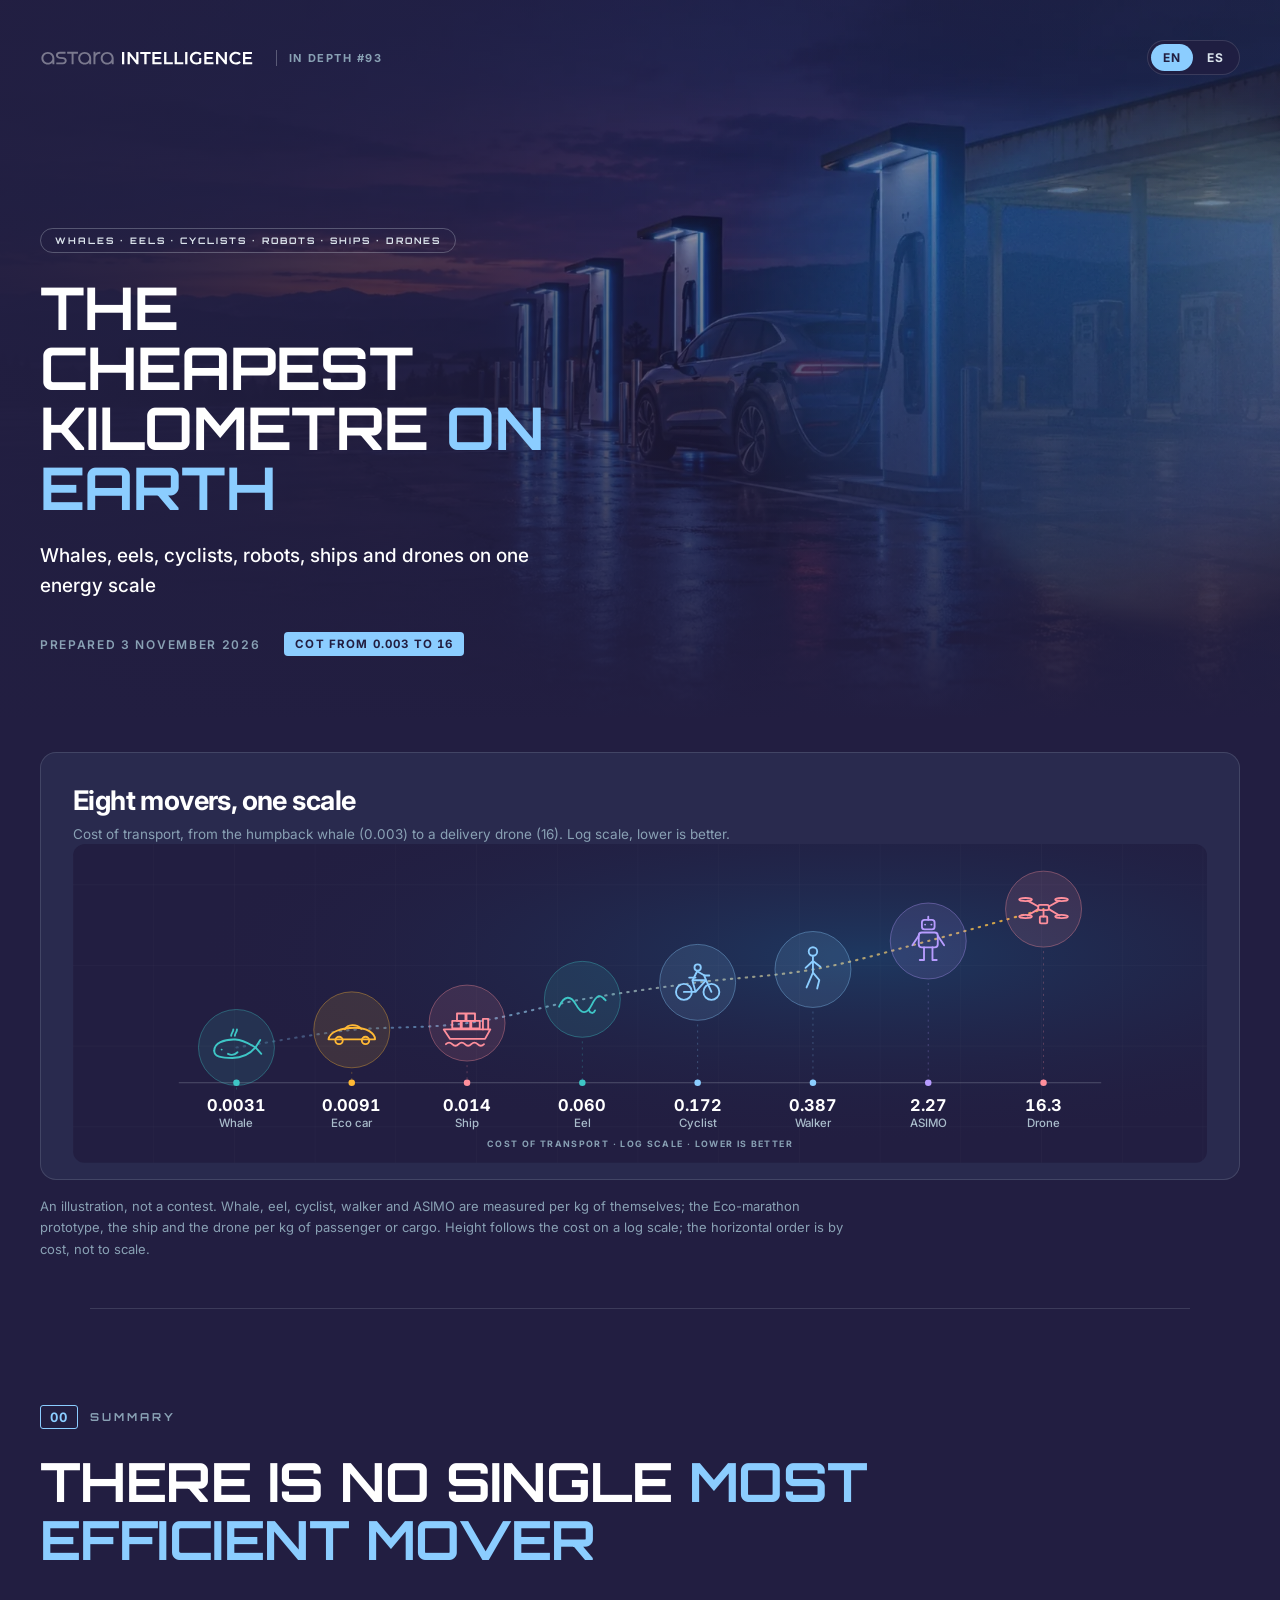
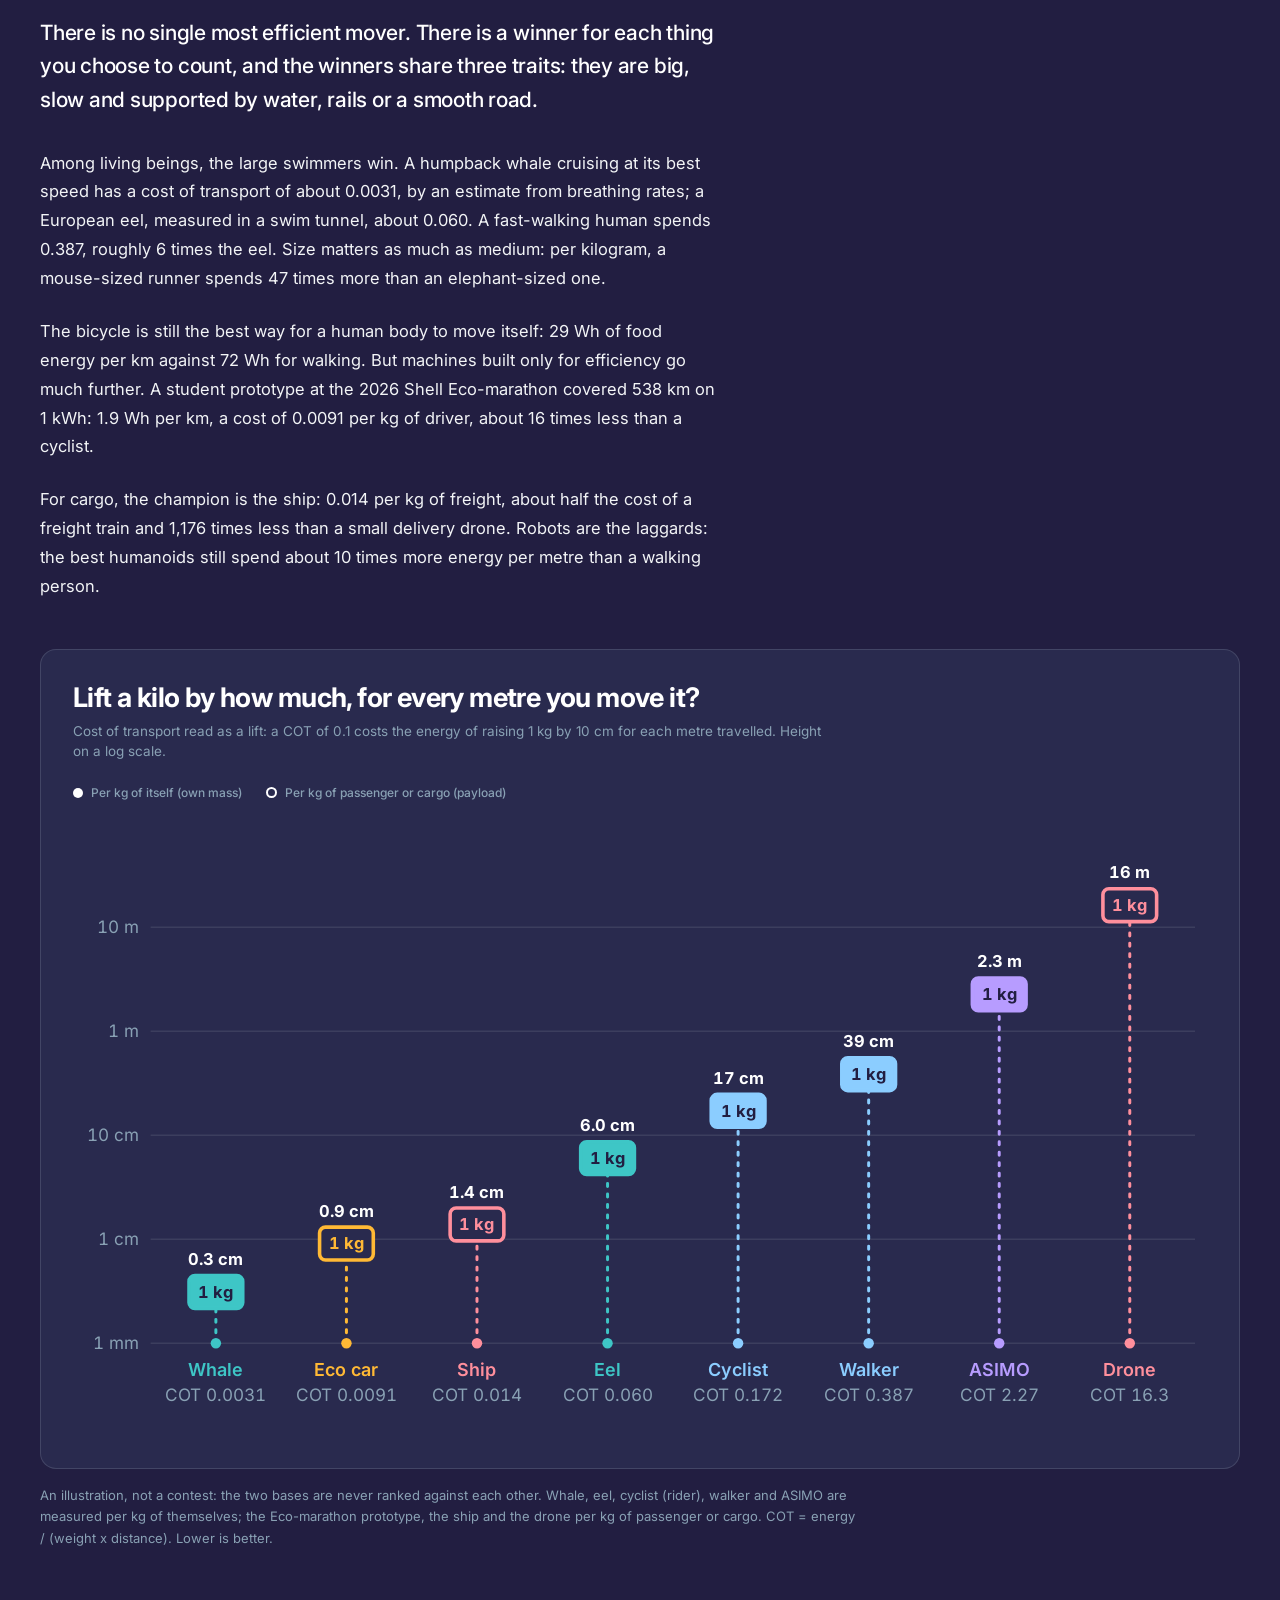
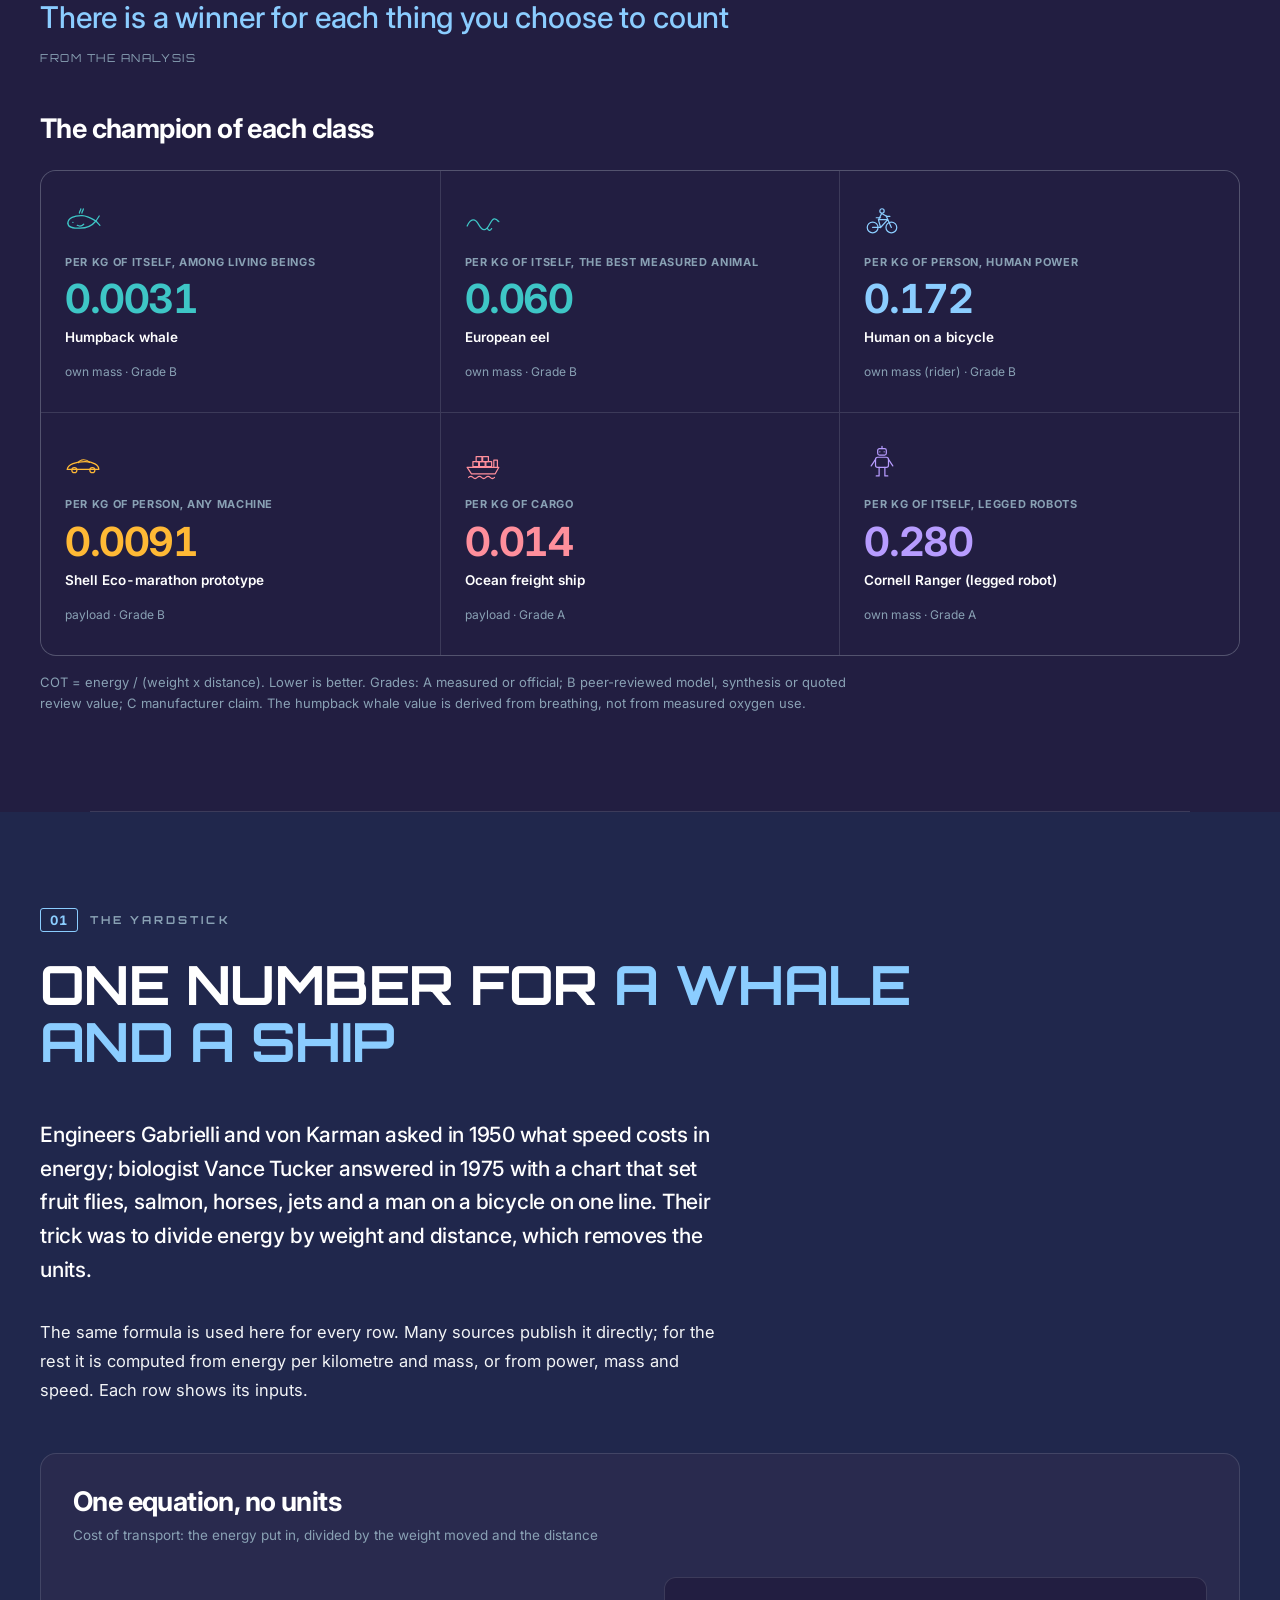
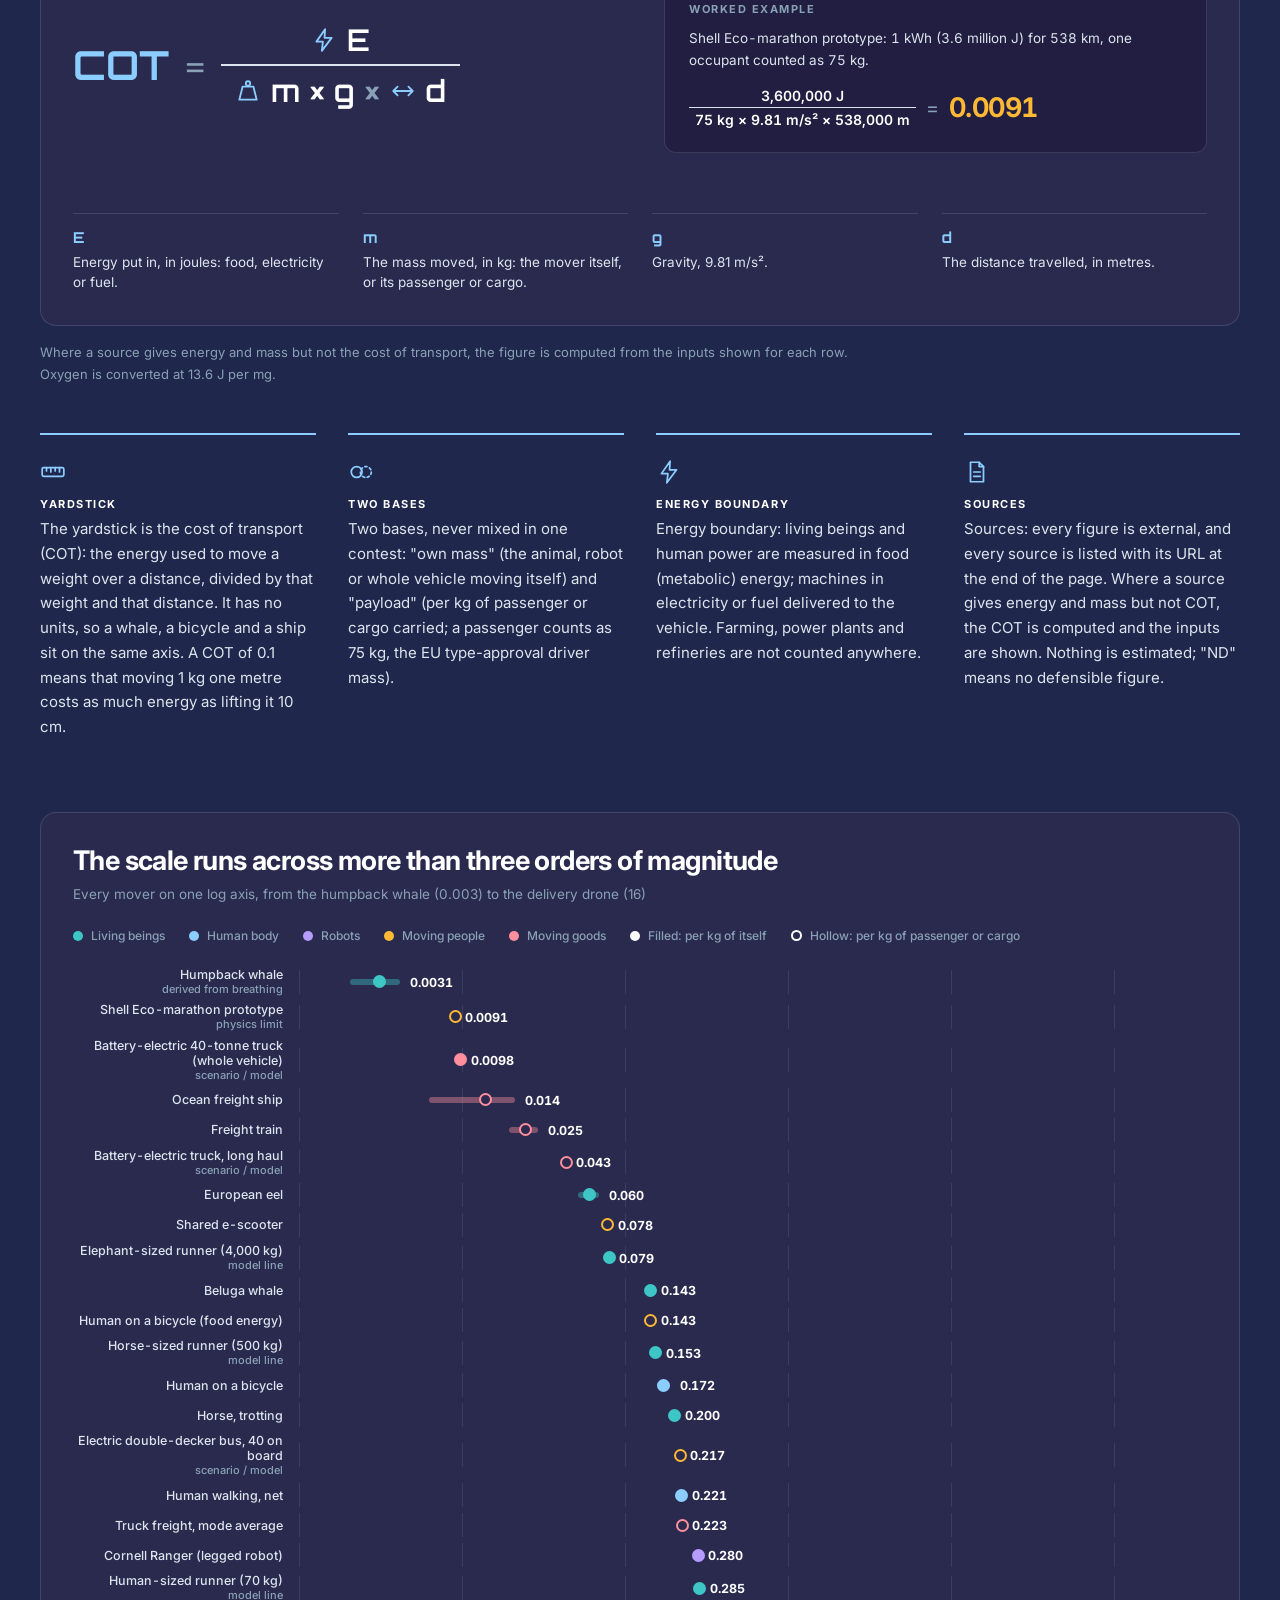
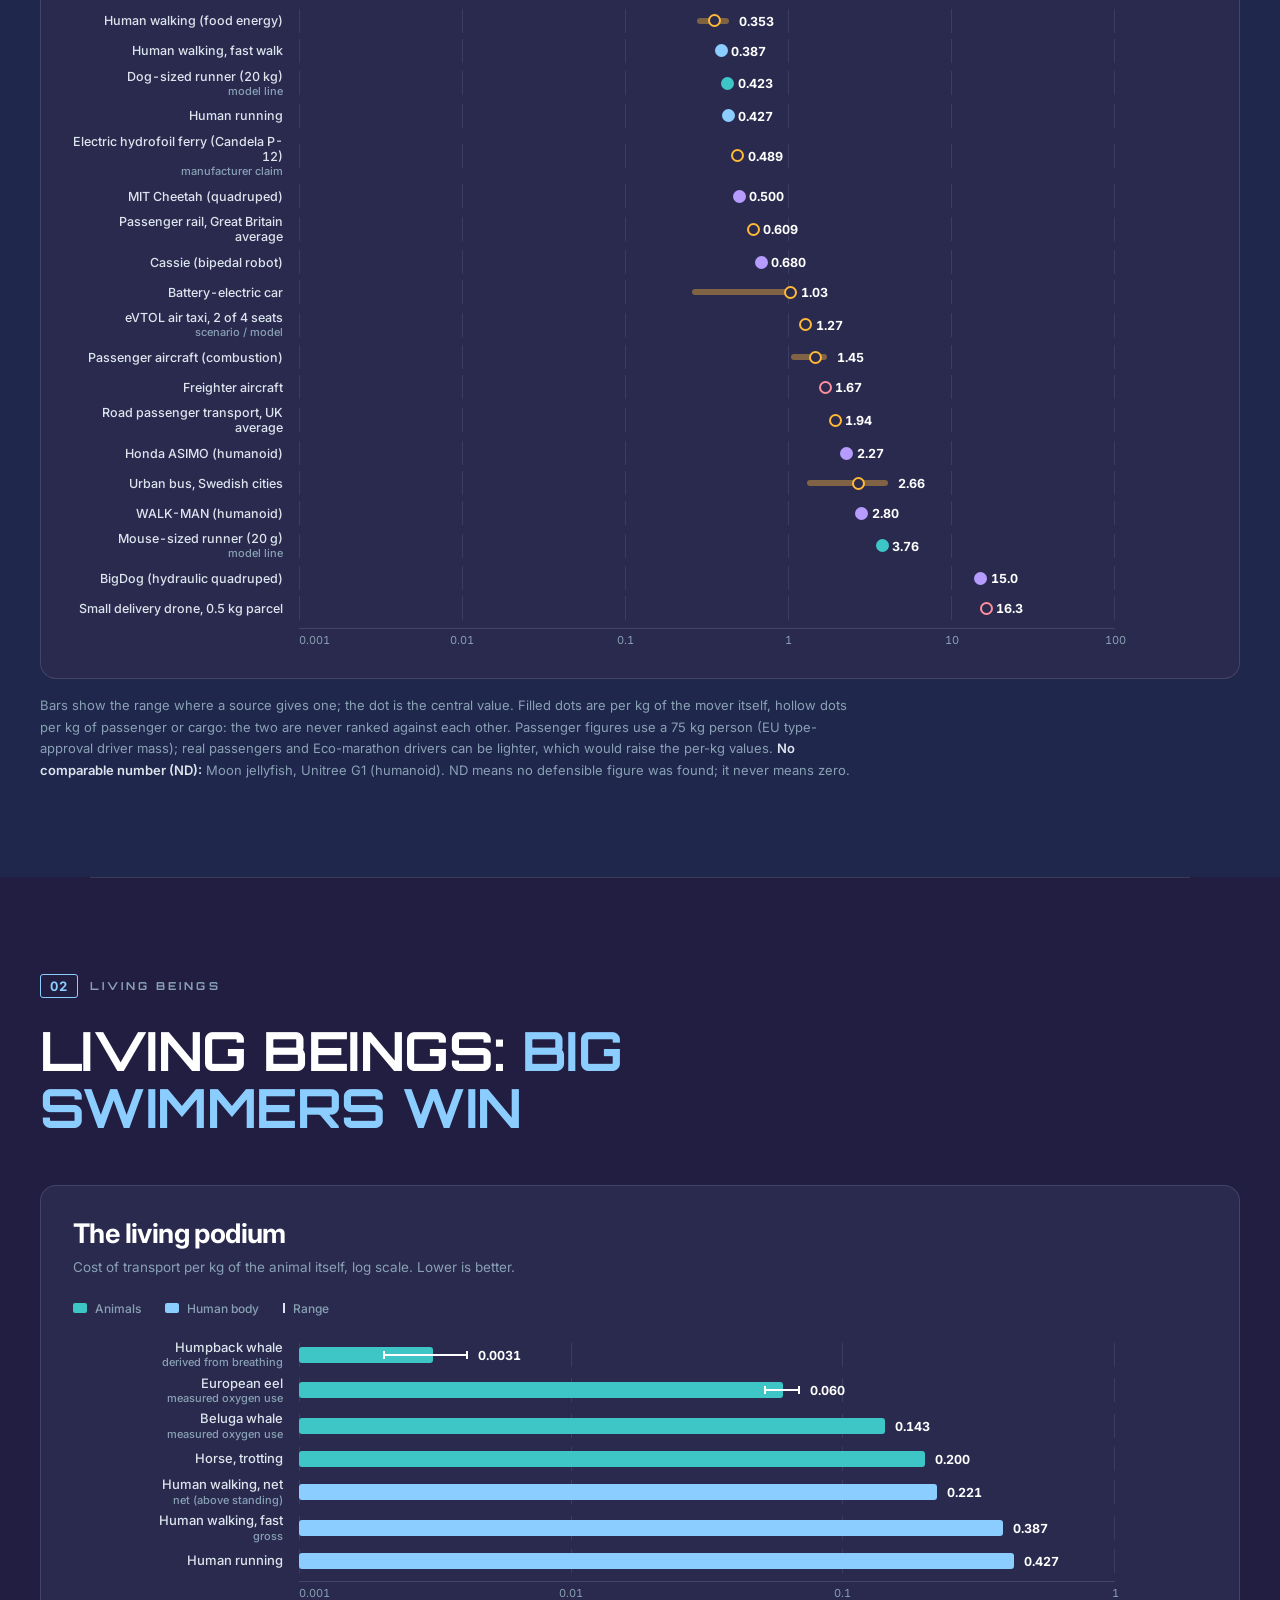
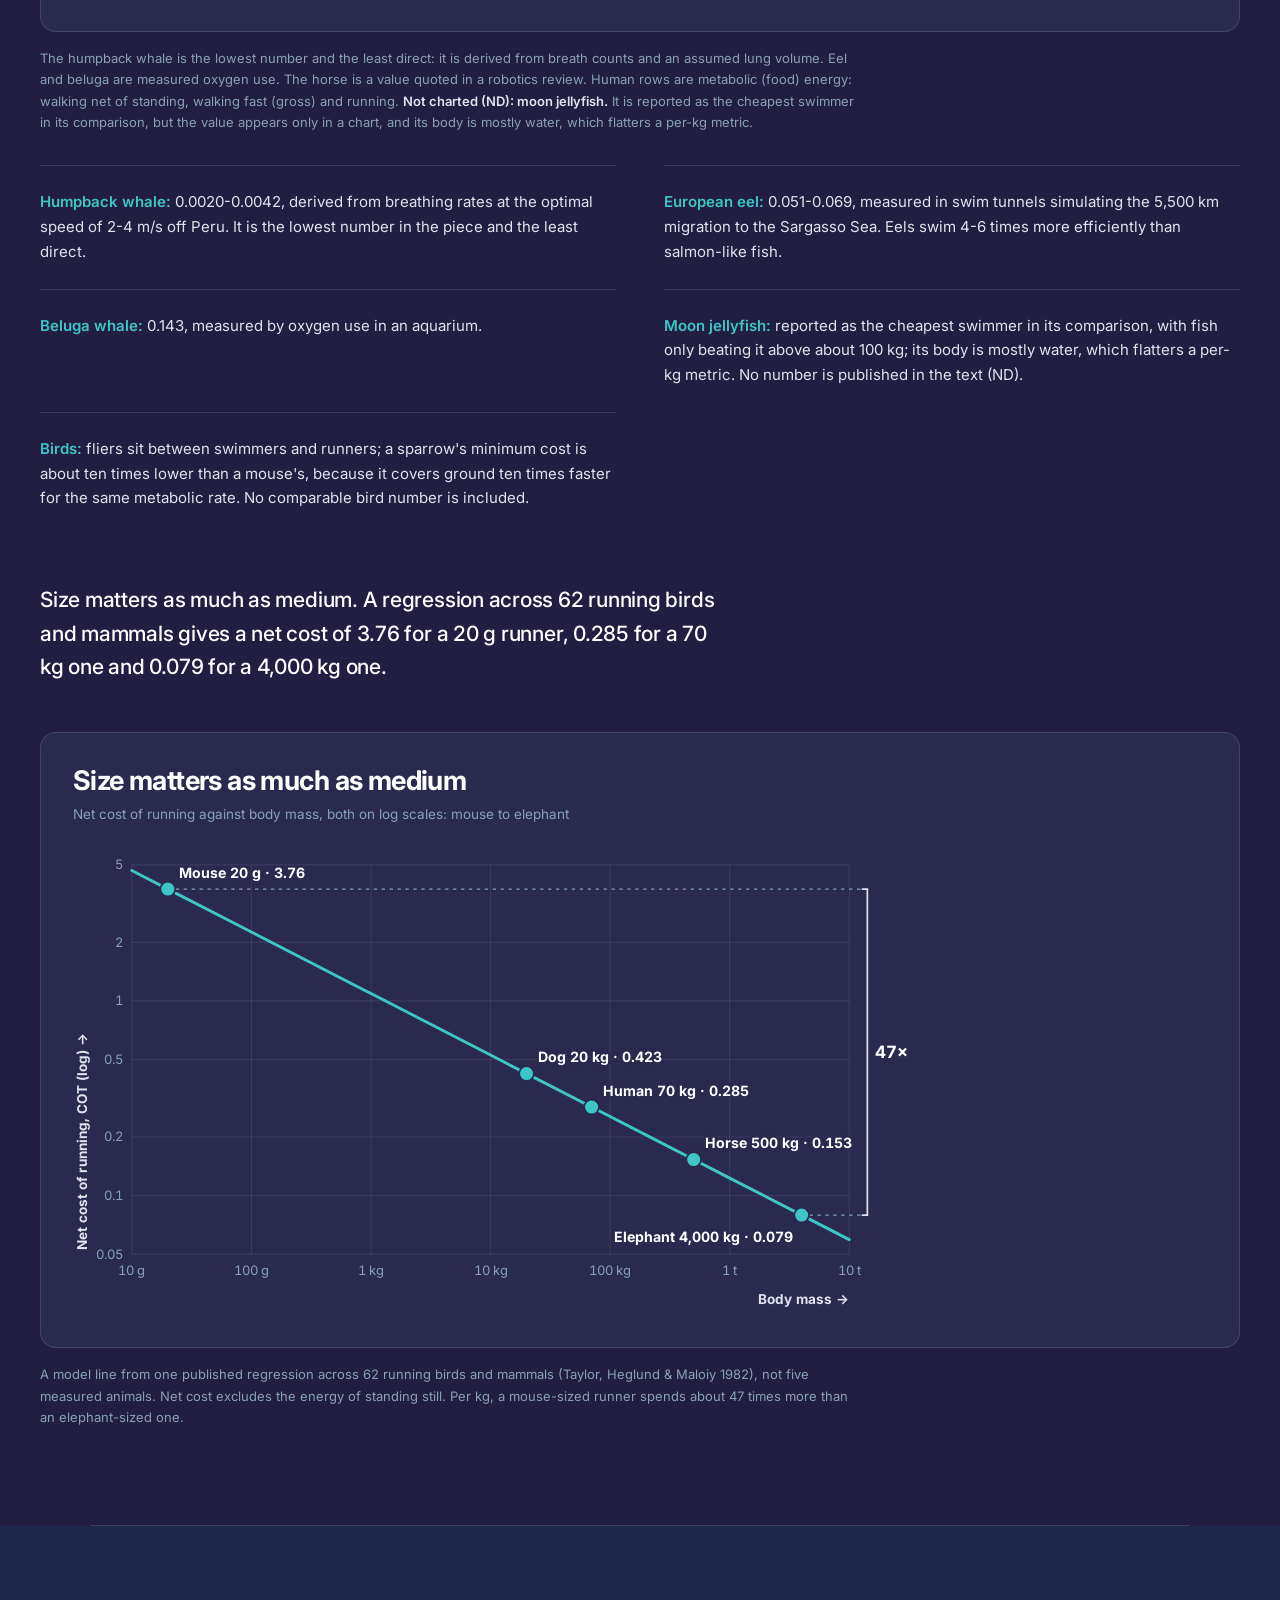
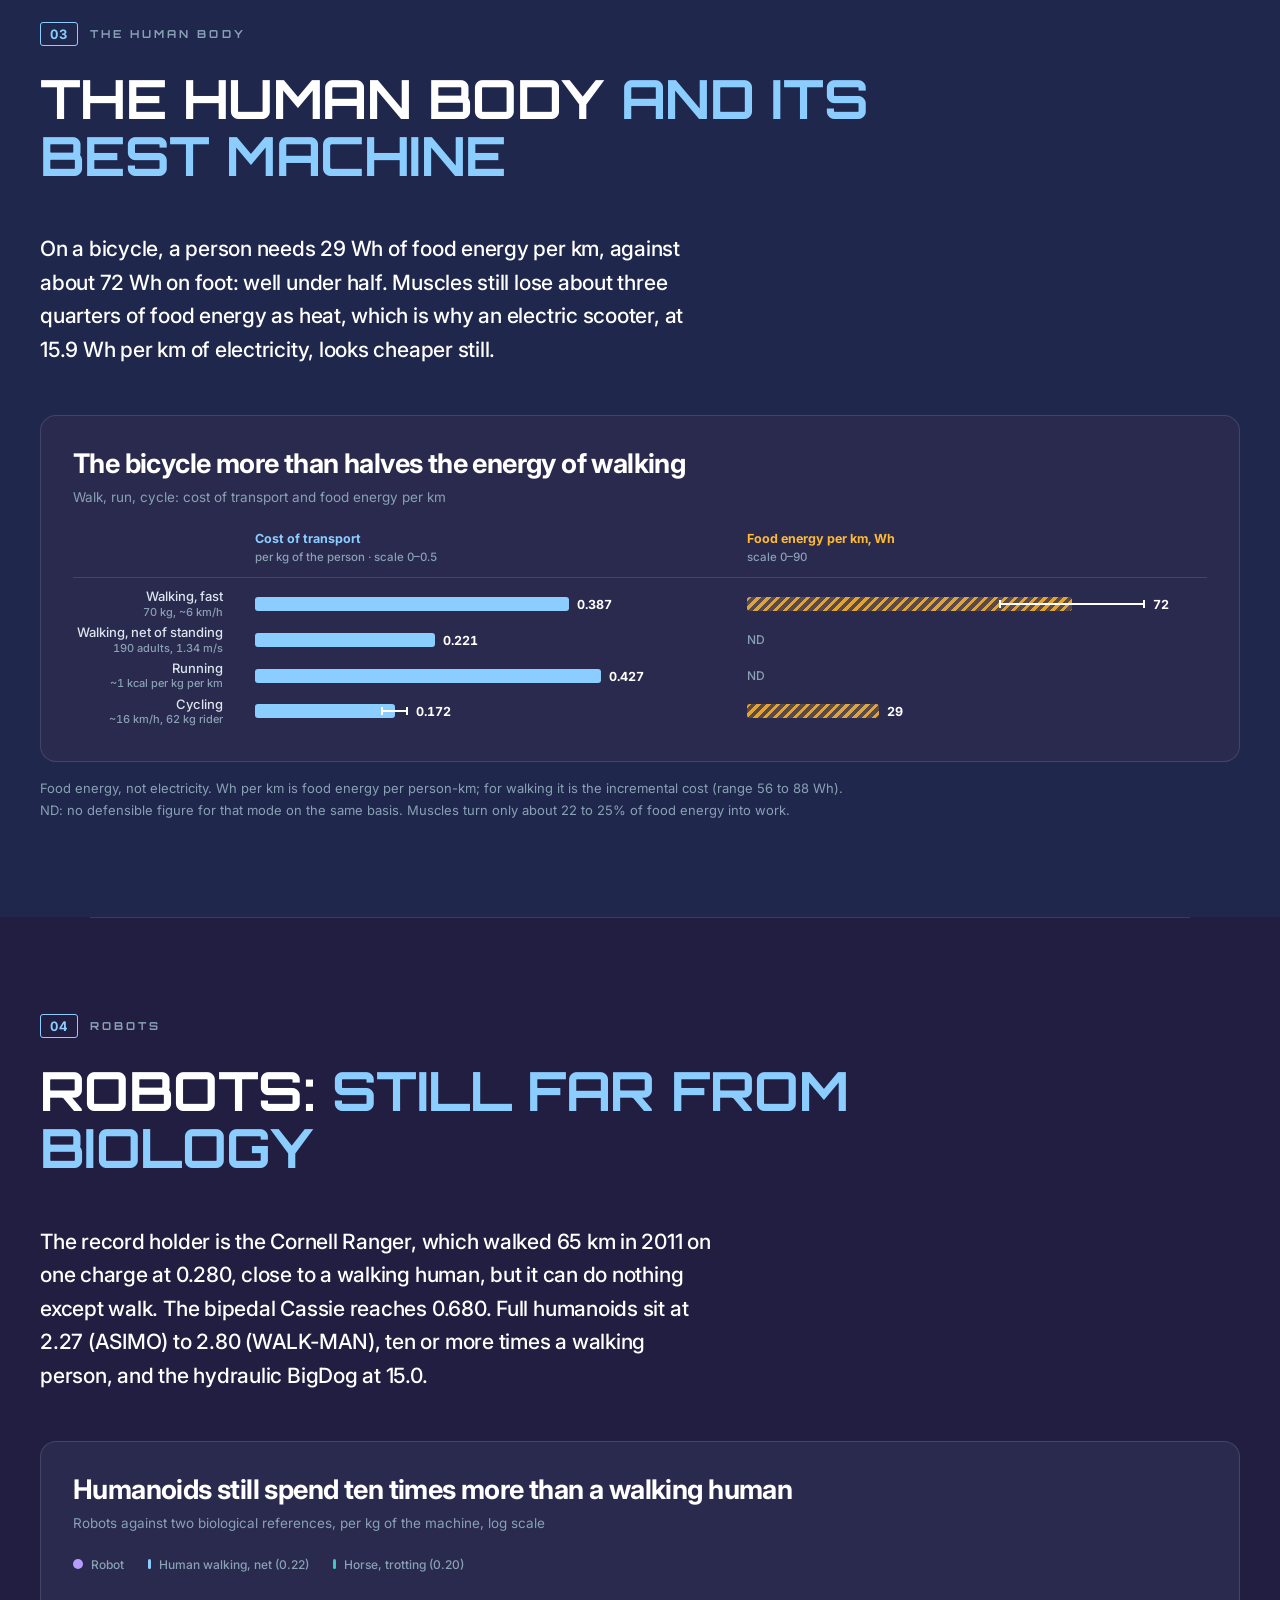
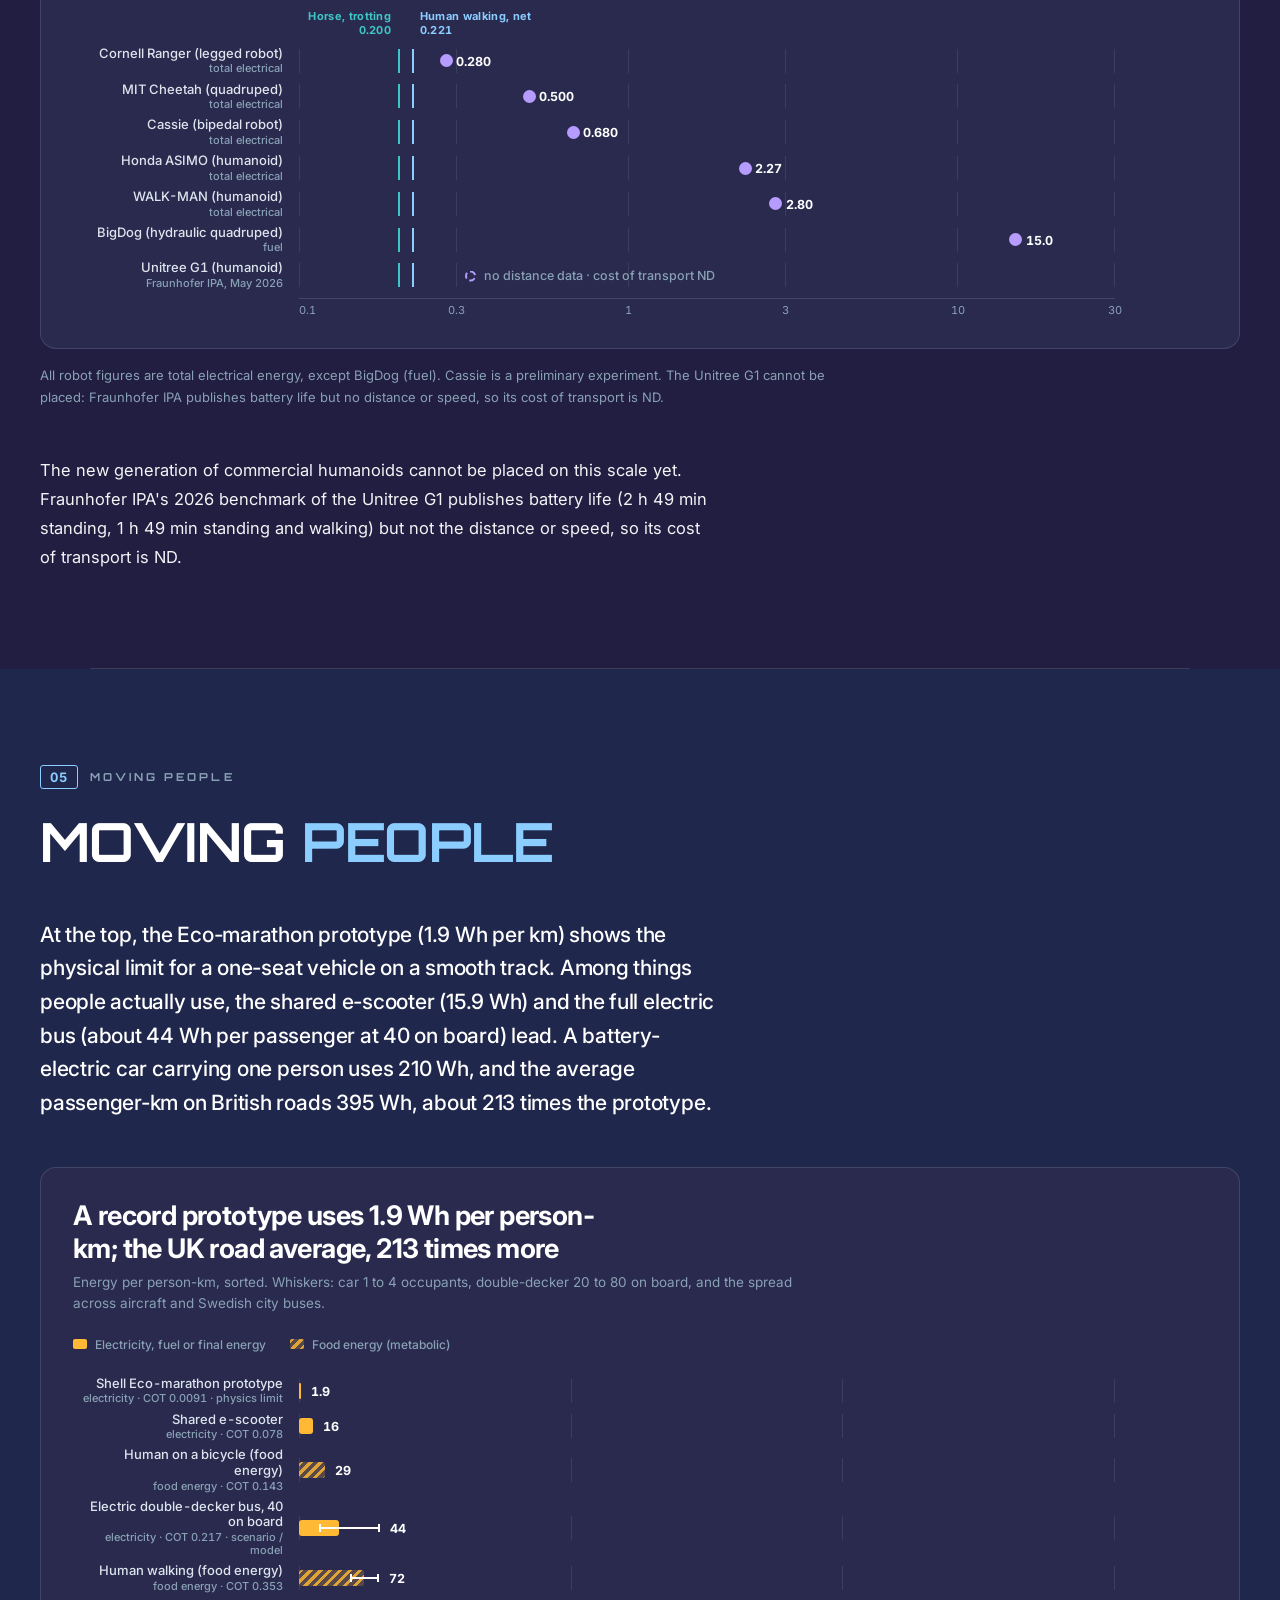
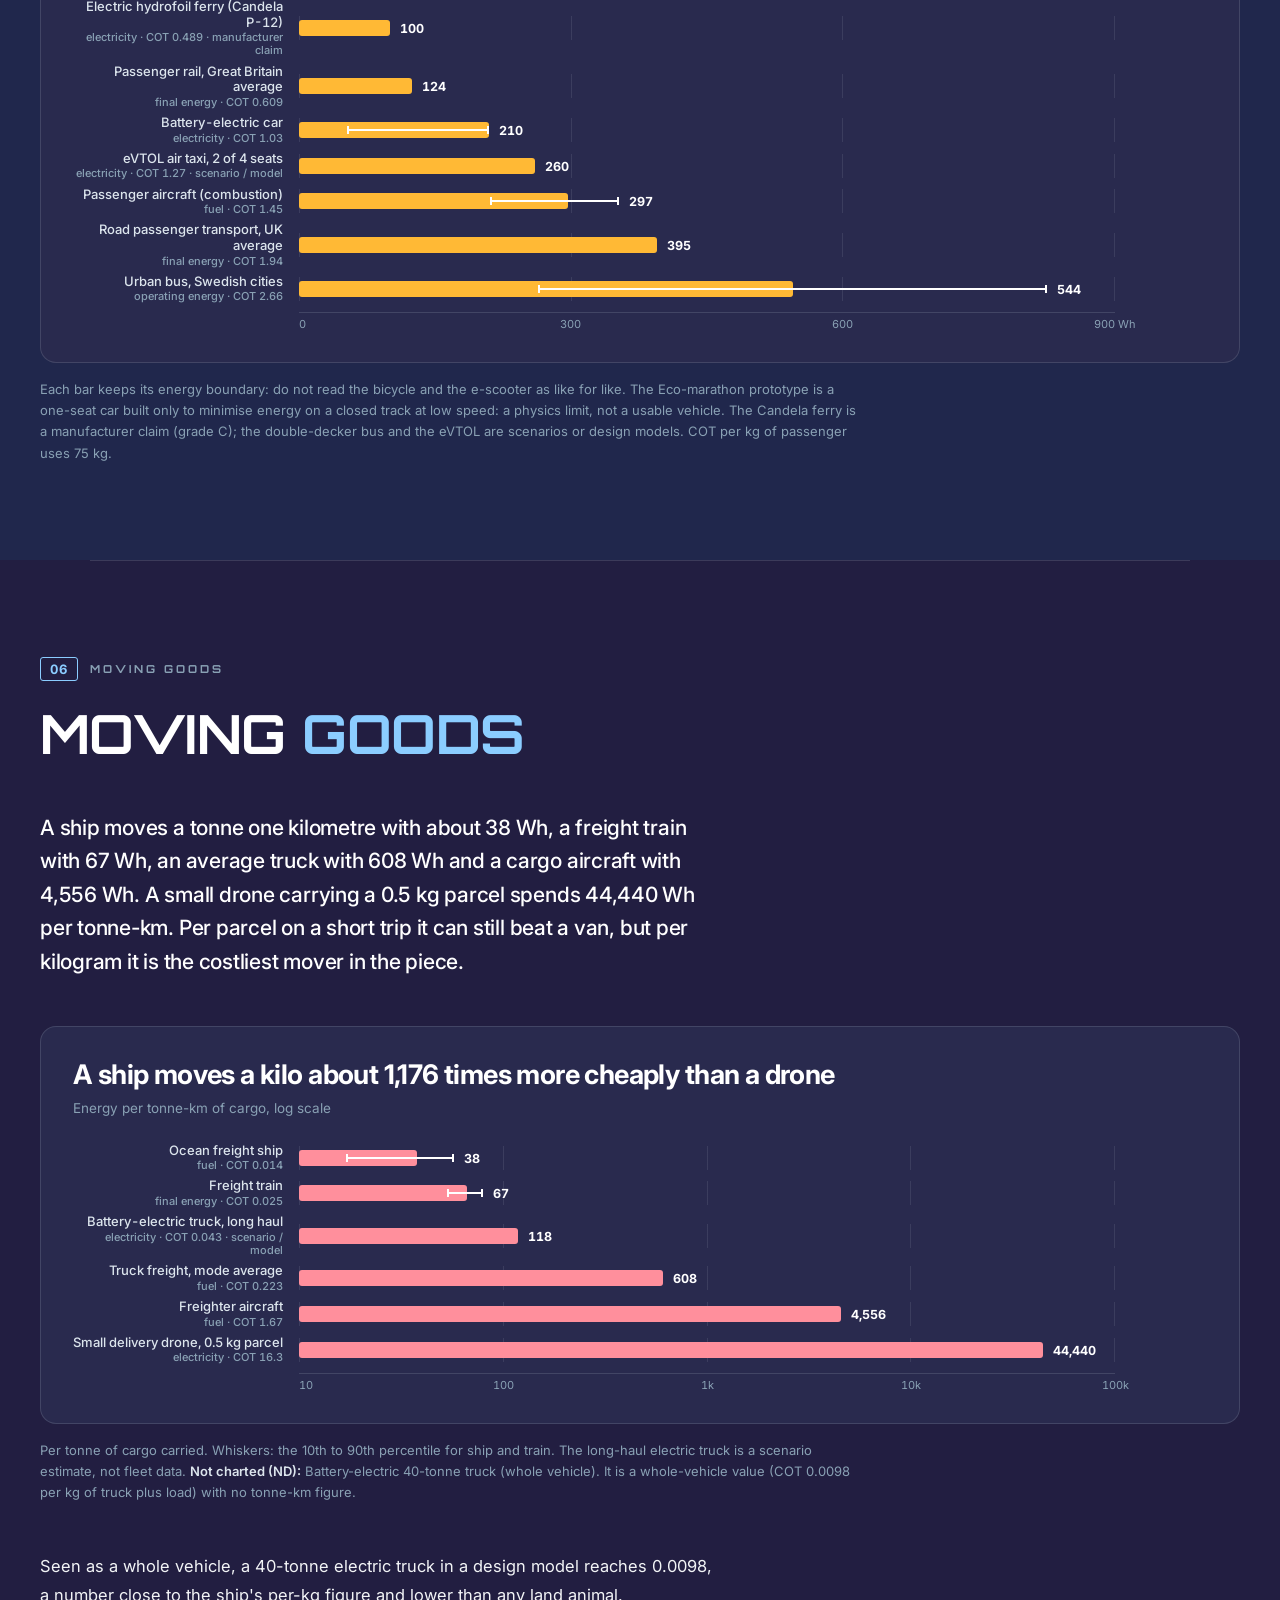
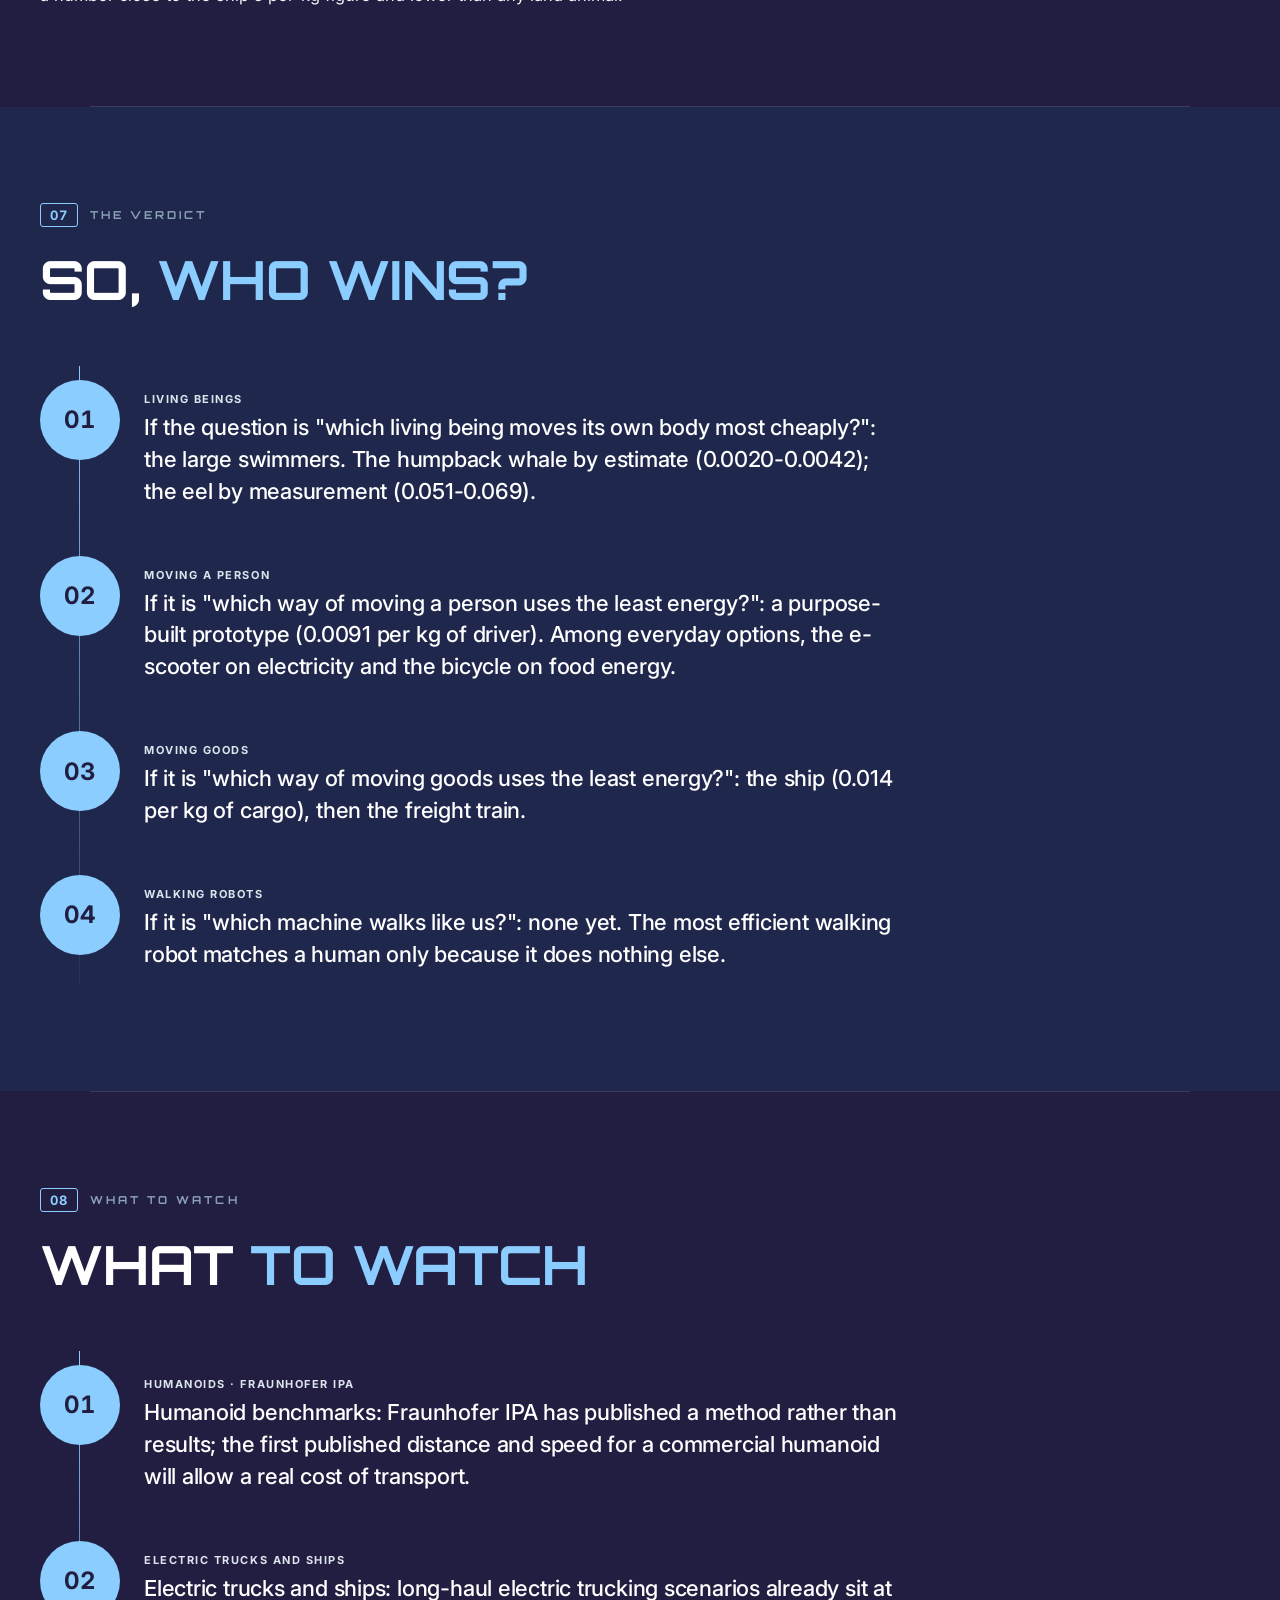
==== commit 9f25f3b0: "Add a Spanish version with an EN | ES switch A language switch in the top bar re-draws the page in S" ====
--- a/index.html
+++ b/index.html
@@ -543,6 +543,13 @@
 .facts--plain li{display:block;}
 #v03{max-width:860px;}
 .sec--info{padding-top:var(--sp-5);padding-bottom:var(--sp-6);}
+
+/* #93 — language switch (EN | ES) in the top bar */
+.lang{margin-left:auto;display:inline-flex;border:1px solid var(--border);border-radius:20px;padding:3px;gap:2px;background:rgba(34,30,65,.72);backdrop-filter:blur(6px);}
+.lang__b{font:700 12px var(--font-b);letter-spacing:.08em;color:var(--txt-sec);background:none;border:0;border-radius:16px;padding:6px 12px;cursor:pointer;}
+.lang__b.is-on{background:var(--accent);color:var(--ink);}
+.lang__b:hover:not(.is-on){color:var(--txt);}
+.key-legend em{font-style:normal;}
 </style>
 </head>
 <body>
@@ -552,20 +559,22 @@
     <img src="deploy/logo clear.svg" alt="Astara Intelligence" style="height:16px;width:auto;">
     <div class="cover__divider"></div>
     <div class="cover__label">In Depth #93</div>
+    <div class="lang" role="group" aria-label="Language" data-aria="Language"><button type="button" class="lang__b is-on" data-lang="en" aria-pressed="true" lang="en">EN</button><button type="button" class="lang__b" data-lang="es" aria-pressed="false" lang="es">ES</button></div>
   </div>
   <figure class="cover__photo">
     <img src="deploy/img/hero-1672.webp"
          srcset="deploy/img/hero-840.webp 840w, deploy/img/hero-1672.webp 1672w"
          sizes="100vw" width="1672" height="940" fetchpriority="high" decoding="async"
-         alt="Row of glowing electric-vehicle fast chargers beside an old fuel station canopy at dusk, one car plugged in">
+         alt="Row of glowing electric-vehicle fast chargers beside an old fuel station canopy at dusk, one car plugged in"
+         data-alt="Row of glowing electric-vehicle fast chargers beside an old fuel station canopy at dusk, one car plugged in">
   </figure>
   <div class="cover__content">
-    <div class="cover__pill"><span>Whales · Eels · Cyclists · Robots · Ships · Drones</span></div>
-    <h1 class="cover__title">The cheapest<br>kilometre <span>on Earth</span></h1>
-    <p class="cover__sub">Whales, eels, cyclists, robots, ships and drones on one energy scale</p>
+    <div class="cover__pill"><span data-t>Whales · Eels · Cyclists · Robots · Ships · Drones</span></div>
+    <h1 data-t class="cover__title">The cheapest<br>kilometre <span>on Earth</span></h1>
+    <p class="cover__sub" data-src="cover_sub">Whales, eels, cyclists, robots, ships and drones on one energy scale</p>
     <div class="cover__meta">
-      <span class="cover__date">Prepared 3 November 2026</span>
-      <span class="cover__tag">COT from 0.003 to 16</span>
+      <span data-t class="cover__date">Prepared 3 November 2026</span>
+      <span data-t class="cover__tag">COT from 0.003 to 16</span>
     </div>
   </div>
 </header>
@@ -575,11 +584,11 @@
 <div class="chapter wide">
   <figure class="fig infog reveal" style="margin-top:0">
     <div class="fig__frame">
-      <div class="fig__title">Eight movers, one scale</div>
-      <div class="fig__what">Cost of transport, from the humpback whale (0.003) to a delivery drone (16). Log scale, lower is better.</div>
-      <svg class="info__art info__art--band" viewBox="0 0 1672 470" preserveAspectRatio="xMidYMid meet" role="img" aria-label="Eight movers on a rising curve of cost of transport, from the humpback whale at 0.003 to a delivery drone at 16"><defs><radialGradient id="cg1b" cx="70%" cy="35%" r="60%"><stop offset="0" stop-color="#1A4D7A" stop-opacity=".55"/><stop offset="1" stop-color="#221E41" stop-opacity="0"/></radialGradient><linearGradient id="cg2b" x1="0" x2="1"><stop offset="0" stop-color="#8BCDFF" stop-opacity=".2"/><stop offset=".3" stop-color="#8BCDFF" stop-opacity=".6"/><stop offset="1" stop-color="#FFB935" stop-opacity=".85"/></linearGradient></defs><rect width="1672" height="470" fill="#221E41"/><rect width="1672" height="470" fill="url(#cg1b)"/><line x1="0" y1="0" x2="0" y2="470" stroke="#DCE5ED" stroke-opacity=".035"/><line x1="119" y1="0" x2="119" y2="470" stroke="#DCE5ED" stroke-opacity=".035"/><line x1="238" y1="0" x2="238" y2="470" stroke="#DCE5ED" stroke-opacity=".035"/><line x1="357" y1="0" x2="357" y2="470" stroke="#DCE5ED" stroke-opacity=".035"/><line x1="476" y1="0" x2="476" y2="470" stroke="#DCE5ED" stroke-opacity=".035"/><line x1="595" y1="0" x2="595" y2="470" stroke="#DCE5ED" stroke-opacity=".035"/><line x1="714" y1="0" x2="714" y2="470" stroke="#DCE5ED" stroke-opacity=".035"/><line x1="833" y1="0" x2="833" y2="470" stroke="#DCE5ED" stroke-opacity=".035"/><line x1="952" y1="0" x2="952" y2="470" stroke="#DCE5ED" stroke-opacity=".035"/><line x1="1071" y1="0" x2="1071" y2="470" stroke="#DCE5ED" stroke-opacity=".035"/><line x1="1190" y1="0" x2="1190" y2="470" stroke="#DCE5ED" stroke-opacity=".035"/><line x1="1309" y1="0" x2="1309" y2="470" stroke="#DCE5ED" stroke-opacity=".035"/><line x1="1428" y1="0" x2="1428" y2="470" stroke="#DCE5ED" stroke-opacity=".035"/><line x1="1547" y1="0" x2="1547" y2="470" stroke="#DCE5ED" stroke-opacity=".035"/><line x1="1666" y1="0" x2="1666" y2="470" stroke="#DCE5ED" stroke-opacity=".035"/><line x1="0" y1="60" x2="1672" y2="60" stroke="#DCE5ED" stroke-opacity=".035"/><line x1="0" y1="179" x2="1672" y2="179" stroke="#DCE5ED" stroke-opacity=".035"/><line x1="0" y1="298" x2="1672" y2="298" stroke="#DCE5ED" stroke-opacity=".035"/><line x1="0" y1="417" x2="1672" y2="417" stroke="#DCE5ED" stroke-opacity=".035"/><line x1="156" y1="352" x2="1516" y2="352" stroke="#DCE5ED" stroke-opacity=".35"/><path d="M241 300 C269 296 354 280 411 274 C468 269 524 272 581 264 C638 257 694 239 751 229 C808 219 864 212 921 204 C978 197 1034 195 1091 185 C1148 175 1204 158 1261 143 C1318 128 1403 104 1431 96" fill="none" stroke="url(#cg2b)" stroke-width="3.1" stroke-dasharray="2 9" stroke-linecap="round"/><line x1="241" y1="362" x2="241" y2="352" stroke="#3EC6C6" stroke-opacity=".4" stroke-dasharray="3 6"/><circle cx="241" cy="300" r="56" fill="#3EC6C6" fill-opacity=".12" stroke="#3EC6C6" stroke-opacity=".55"/><g transform="translate(202 261) scale(0.78)" style="color:#3EC6C6"><g fill="none" stroke="currentColor" stroke-width="3.507692307692307" stroke-linecap="round" stroke-linejoin="round"><path d="M8 56C8 42 26 34 48 35c16 1 27 9 38 15"/><path d="M86 50 95 36M86 50 97 62"/><path d="M86 50C76 62 60 70 42 70 22 70 8 68 8 56"/><path d="M34 62c6 3 13 2 18-3"/><circle cx="22" cy="54" r="1.8" fill="currentColor" stroke="none"/><path d="M40 28c0-5 4-7 4-12M47 28c0-5 4-7 4-12"/></g></g><circle cx="241" cy="352" r="4.8" fill="#3EC6C6"/><text x="241" y="393" text-anchor="middle" font-size="24" font-weight="700" fill="#FFFFFF">0.0031</text><text x="241" y="417" text-anchor="middle" font-size="17" font-weight="500" fill="#A9BCCB">Whale</text><line x1="411" y1="336" x2="411" y2="352" stroke="#FFB935" stroke-opacity=".4" stroke-dasharray="3 6"/><circle cx="411" cy="274" r="56" fill="#FFB935" fill-opacity=".12" stroke="#FFB935" stroke-opacity=".55"/><g transform="translate(372 235) scale(0.78)" style="color:#FFB935"><g fill="none" stroke="currentColor" stroke-width="3.507692307692307" stroke-linecap="round" stroke-linejoin="round"><path d="M6 68C8 54 30 46 56 46c22 0 38 10 38 22Z"/><path d="M37 49c5-10 22-11 31-1"/><circle cx="26" cy="70" r="7"/><circle cx="76" cy="70" r="7"/></g></g><circle cx="411" cy="352" r="4.8" fill="#FFB935"/><text x="411" y="393" text-anchor="middle" font-size="24" font-weight="700" fill="#FFFFFF">0.0091</text><text x="411" y="417" text-anchor="middle" font-size="17" font-weight="500" fill="#A9BCCB">Eco car</text><line x1="581" y1="326" x2="581" y2="352" stroke="#FF8F9C" stroke-opacity=".4" stroke-dasharray="3 6"/><circle cx="581" cy="264" r="56" fill="#FF8F9C" fill-opacity=".12" stroke="#FF8F9C" stroke-opacity=".55"/><g transform="translate(542 225) scale(0.78)" style="color:#FF8F9C"><g fill="none" stroke="currentColor" stroke-width="3.507692307692307" stroke-linecap="round" stroke-linejoin="round"><path d="M6 62H94L84 80H18Z"/><rect x="22" y="46" width="16" height="14"/><rect x="40" y="46" width="16" height="14"/><rect x="58" y="46" width="16" height="14"/><rect x="31" y="32" width="16" height="14"/><rect x="49" y="32" width="16" height="14"/><path d="M80 62V42H90V62"/><path d="M10 90q6-6 12 0t12 0 12 0 12 0 12 0 12 0"/></g></g><circle cx="581" cy="352" r="4.8" fill="#FF8F9C"/><text x="581" y="393" text-anchor="middle" font-size="24" font-weight="700" fill="#FFFFFF">0.014</text><text x="581" y="417" text-anchor="middle" font-size="17" font-weight="500" fill="#A9BCCB">Ship</text><line x1="751" y1="291" x2="751" y2="352" stroke="#3EC6C6" stroke-opacity=".4" stroke-dasharray="3 6"/><circle cx="751" cy="229" r="56" fill="#3EC6C6" fill-opacity=".12" stroke="#3EC6C6" stroke-opacity=".55"/><g transform="translate(712 190) scale(0.78)" style="color:#3EC6C6"><g fill="none" stroke="currentColor" stroke-width="3.507692307692307" stroke-linecap="round" stroke-linejoin="round"><path d="M6 64C16 42 28 42 38 60S58 80 68 60 84 40 94 52"/><circle cx="90.5" cy="49" r="1.8" fill="currentColor" stroke="none"/><path d="M62 70c3 7 9 8 12 1"/></g></g><circle cx="751" cy="352" r="4.8" fill="#3EC6C6"/><text x="751" y="393" text-anchor="middle" font-size="24" font-weight="700" fill="#FFFFFF">0.060</text><text x="751" y="417" text-anchor="middle" font-size="17" font-weight="500" fill="#A9BCCB">Eel</text><line x1="921" y1="266" x2="921" y2="352" stroke="#8BCDFF" stroke-opacity=".4" stroke-dasharray="3 6"/><circle cx="921" cy="204" r="56" fill="#8BCDFF" fill-opacity=".12" stroke="#8BCDFF" stroke-opacity=".55"/><g transform="translate(882 165) scale(0.78)" style="color:#8BCDFF"><g fill="none" stroke="currentColor" stroke-width="3.507692307692307" stroke-linecap="round" stroke-linejoin="round"><circle cx="24" cy="68" r="15"/><circle cx="76" cy="68" r="15"/><path d="M24 68H46L40 46H66L76 68M46 68 66 46M34 41H46M66 46 62 37H72"/><circle cx="50" cy="22" r="6"/><path d="M49 29 41 45M49 29 63 37"/></g></g><circle cx="921" cy="352" r="4.8" fill="#8BCDFF"/><text x="921" y="393" text-anchor="middle" font-size="24" font-weight="700" fill="#FFFFFF">0.172</text><text x="921" y="417" text-anchor="middle" font-size="17" font-weight="500" fill="#A9BCCB">Cyclist</text><line x1="1091" y1="247" x2="1091" y2="352" stroke="#8BCDFF" stroke-opacity=".4" stroke-dasharray="3 6"/><circle cx="1091" cy="185" r="56" fill="#8BCDFF" fill-opacity=".12" stroke="#8BCDFF" stroke-opacity=".55"/><g transform="translate(1052 146) scale(0.78)" style="color:#8BCDFF"><g fill="none" stroke="currentColor" stroke-width="3.507692307692307" stroke-linecap="round" stroke-linejoin="round"><circle cx="50" cy="16" r="8"/><path d="M50 26V56M50 34 36 47M50 34 64 45M50 56 38 84M50 56 62 70 58 86"/></g></g><circle cx="1091" cy="352" r="4.8" fill="#8BCDFF"/><text x="1091" y="393" text-anchor="middle" font-size="24" font-weight="700" fill="#FFFFFF">0.387</text><text x="1091" y="417" text-anchor="middle" font-size="17" font-weight="500" fill="#A9BCCB">Walker</text><line x1="1261" y1="205" x2="1261" y2="352" stroke="#B79CFF" stroke-opacity=".4" stroke-dasharray="3 6"/><circle cx="1261" cy="143" r="56" fill="#B79CFF" fill-opacity=".12" stroke="#B79CFF" stroke-opacity=".55"/><g transform="translate(1222 104) scale(0.78)" style="color:#B79CFF"><g fill="none" stroke="currentColor" stroke-width="3.507692307692307" stroke-linecap="round" stroke-linejoin="round"><rect x="38" y="10" width="24" height="18" rx="5"/><path d="M50 10V4"/><circle cx="44" cy="19" r="1.8" fill="currentColor" stroke="none"/><circle cx="56" cy="19" r="1.8" fill="currentColor" stroke="none"/><rect x="32" y="34" width="36" height="28" rx="6"/><path d="M32 40 20 58M68 40 80 58M42 62V86H34M58 62V86H66"/></g></g><circle cx="1261" cy="352" r="4.8" fill="#B79CFF"/><text x="1261" y="393" text-anchor="middle" font-size="24" font-weight="700" fill="#FFFFFF">2.27</text><text x="1261" y="417" text-anchor="middle" font-size="17" font-weight="500" fill="#A9BCCB">ASIMO</text><line x1="1431" y1="158" x2="1431" y2="352" stroke="#FF8F9C" stroke-opacity=".4" stroke-dasharray="3 6"/><circle cx="1431" cy="96" r="56" fill="#FF8F9C" fill-opacity=".12" stroke="#FF8F9C" stroke-opacity=".55"/><g transform="translate(1392 57) scale(0.78)" style="color:#FF8F9C"><g fill="none" stroke="currentColor" stroke-width="3.507692307692307" stroke-linecap="round" stroke-linejoin="round"><rect x="40" y="42" width="20" height="10" rx="3"/><path d="M40 45 20 34M60 45 80 34M40 50 20 62M60 50 80 62"/><ellipse cx="16" cy="32" rx="12" ry="3"/><ellipse cx="84" cy="32" rx="12" ry="3"/><ellipse cx="16" cy="64" rx="12" ry="3"/><ellipse cx="84" cy="64" rx="12" ry="3"/><path d="M50 52V64"/><rect x="43" y="64" width="14" height="13" rx="2"/></g></g><circle cx="1431" cy="352" r="4.8" fill="#FF8F9C"/><text x="1431" y="393" text-anchor="middle" font-size="24" font-weight="700" fill="#FFFFFF">16.3</text><text x="1431" y="417" text-anchor="middle" font-size="17" font-weight="500" fill="#A9BCCB">Drone</text><text x="836" y="447" text-anchor="middle" font-size="13" font-weight="700" letter-spacing="2" fill="#89A1B4">COST OF TRANSPORT · LOG SCALE · LOWER IS BETTER</text></svg><svg class="info__art info__art--stack" viewBox="0 0 900 620" preserveAspectRatio="xMidYMid meet" role="img" aria-label="Eight movers on a rising curve of cost of transport, from the humpback whale at 0.003 to a delivery drone at 16"><defs><radialGradient id="cg1s" cx="70%" cy="35%" r="60%"><stop offset="0" stop-color="#1A4D7A" stop-opacity=".55"/><stop offset="1" stop-color="#221E41" stop-opacity="0"/></radialGradient><linearGradient id="cg2s" x1="0" x2="1"><stop offset="0" stop-color="#8BCDFF" stop-opacity=".2"/><stop offset=".3" stop-color="#8BCDFF" stop-opacity=".6"/><stop offset="1" stop-color="#FFB935" stop-opacity=".85"/></linearGradient></defs><rect width="900" height="620" fill="#221E41"/><rect width="900" height="620" fill="url(#cg1s)"/><line x1="0" y1="0" x2="0" y2="620" stroke="#DCE5ED" stroke-opacity=".035"/><line x1="64" y1="0" x2="64" y2="620" stroke="#DCE5ED" stroke-opacity=".035"/><line x1="128" y1="0" x2="128" y2="620" stroke="#DCE5ED" stroke-opacity=".035"/><line x1="192" y1="0" x2="192" y2="620" stroke="#DCE5ED" stroke-opacity=".035"/><line x1="256" y1="0" x2="256" y2="620" stroke="#DCE5ED" stroke-opacity=".035"/><line x1="320" y1="0" x2="320" y2="620" stroke="#DCE5ED" stroke-opacity=".035"/><line x1="384" y1="0" x2="384" y2="620" stroke="#DCE5ED" stroke-opacity=".035"/><line x1="448" y1="0" x2="448" y2="620" stroke="#DCE5ED" stroke-opacity=".035"/><line x1="512" y1="0" x2="512" y2="620" stroke="#DCE5ED" stroke-opacity=".035"/><line x1="576" y1="0" x2="576" y2="620" stroke="#DCE5ED" stroke-opacity=".035"/><line x1="640" y1="0" x2="640" y2="620" stroke="#DCE5ED" stroke-opacity=".035"/><line x1="704" y1="0" x2="704" y2="620" stroke="#DCE5ED" stroke-opacity=".035"/><line x1="768" y1="0" x2="768" y2="620" stroke="#DCE5ED" stroke-opacity=".035"/><line x1="832" y1="0" x2="832" y2="620" stroke="#DCE5ED" stroke-opacity=".035"/><line x1="896" y1="0" x2="896" y2="620" stroke="#DCE5ED" stroke-opacity=".035"/><line x1="0" y1="32" x2="900" y2="32" stroke="#DCE5ED" stroke-opacity=".035"/><line x1="0" y1="96" x2="900" y2="96" stroke="#DCE5ED" stroke-opacity=".035"/><line x1="0" y1="160" x2="900" y2="160" stroke="#DCE5ED" stroke-opacity=".035"/><line x1="0" y1="224" x2="900" y2="224" stroke="#DCE5ED" stroke-opacity=".035"/><line x1="0" y1="288" x2="900" y2="288" stroke="#DCE5ED" stroke-opacity=".035"/><line x1="0" y1="352" x2="900" y2="352" stroke="#DCE5ED" stroke-opacity=".035"/><line x1="0" y1="416" x2="900" y2="416" stroke="#DCE5ED" stroke-opacity=".035"/><line x1="0" y1="480" x2="900" y2="480" stroke="#DCE5ED" stroke-opacity=".035"/><line x1="0" y1="544" x2="900" y2="544" stroke="#DCE5ED" stroke-opacity=".035"/><line x1="0" y1="608" x2="900" y2="608" stroke="#DCE5ED" stroke-opacity=".035"/><line x1="16" y1="392" x2="880" y2="392" stroke="#DCE5ED" stroke-opacity=".35"/><path d="M70 330 C88 325 142 307 178 301 C214 294 250 298 286 289 C322 281 358 260 394 249 C430 238 466 229 502 220 C538 212 574 210 610 198 C646 186 682 167 718 150 C754 133 808 105 826 96" fill="none" stroke="url(#cg2s)" stroke-width="2.1" stroke-dasharray="2 6" stroke-linecap="round"/><line x1="70" y1="374" x2="70" y2="392" stroke="#3EC6C6" stroke-opacity=".4" stroke-dasharray="3 6"/><circle cx="70" cy="330" r="38" fill="#3EC6C6" fill-opacity=".12" stroke="#3EC6C6" stroke-opacity=".55"/><g transform="translate(44 304) scale(0.52)" style="color:#3EC6C6"><g fill="none" stroke="currentColor" stroke-width="5.2615384615384615" stroke-linecap="round" stroke-linejoin="round"><path d="M8 56C8 42 26 34 48 35c16 1 27 9 38 15"/><path d="M86 50 95 36M86 50 97 62"/><path d="M86 50C76 62 60 70 42 70 22 70 8 68 8 56"/><path d="M34 62c6 3 13 2 18-3"/><circle cx="22" cy="54" r="1.8" fill="currentColor" stroke="none"/><path d="M40 28c0-5 4-7 4-12M47 28c0-5 4-7 4-12"/></g></g><circle cx="70" cy="392" r="4.4" fill="#3EC6C6"/><text x="70" y="429" text-anchor="middle" font-size="22" font-weight="700" fill="#FFFFFF">0.0031</text><text x="70" y="453" text-anchor="middle" font-size="16" font-weight="500" fill="#A9BCCB">Whale</text><line x1="178" y1="345" x2="178" y2="392" stroke="#FFB935" stroke-opacity=".4" stroke-dasharray="3 6"/><circle cx="178" cy="301" r="38" fill="#FFB935" fill-opacity=".12" stroke="#FFB935" stroke-opacity=".55"/><g transform="translate(152 275) scale(0.52)" style="color:#FFB935"><g fill="none" stroke="currentColor" stroke-width="5.2615384615384615" stroke-linecap="round" stroke-linejoin="round"><path d="M6 68C8 54 30 46 56 46c22 0 38 10 38 22Z"/><path d="M37 49c5-10 22-11 31-1"/><circle cx="26" cy="70" r="7"/><circle cx="76" cy="70" r="7"/></g></g><circle cx="178" cy="392" r="4.4" fill="#FFB935"/><text x="178" y="429" text-anchor="middle" font-size="22" font-weight="700" fill="#FFFFFF">0.0091</text><text x="178" y="453" text-anchor="middle" font-size="16" font-weight="500" fill="#A9BCCB">Eco car</text><line x1="286" y1="333" x2="286" y2="392" stroke="#FF8F9C" stroke-opacity=".4" stroke-dasharray="3 6"/><circle cx="286" cy="289" r="38" fill="#FF8F9C" fill-opacity=".12" stroke="#FF8F9C" stroke-opacity=".55"/><g transform="translate(260 263) scale(0.52)" style="color:#FF8F9C"><g fill="none" stroke="currentColor" stroke-width="5.2615384615384615" stroke-linecap="round" stroke-linejoin="round"><path d="M6 62H94L84 80H18Z"/><rect x="22" y="46" width="16" height="14"/><rect x="40" y="46" width="16" height="14"/><rect x="58" y="46" width="16" height="14"/><rect x="31" y="32" width="16" height="14"/><rect x="49" y="32" width="16" height="14"/><path d="M80 62V42H90V62"/><path d="M10 90q6-6 12 0t12 0 12 0 12 0 12 0 12 0"/></g></g><circle cx="286" cy="392" r="4.4" fill="#FF8F9C"/><text x="286" y="429" text-anchor="middle" font-size="22" font-weight="700" fill="#FFFFFF">0.014</text><text x="286" y="453" text-anchor="middle" font-size="16" font-weight="500" fill="#A9BCCB">Ship</text><line x1="394" y1="293" x2="394" y2="392" stroke="#3EC6C6" stroke-opacity=".4" stroke-dasharray="3 6"/><circle cx="394" cy="249" r="38" fill="#3EC6C6" fill-opacity=".12" stroke="#3EC6C6" stroke-opacity=".55"/><g transform="translate(368 223) scale(0.52)" style="color:#3EC6C6"><g fill="none" stroke="currentColor" stroke-width="5.2615384615384615" stroke-linecap="round" stroke-linejoin="round"><path d="M6 64C16 42 28 42 38 60S58 80 68 60 84 40 94 52"/><circle cx="90.5" cy="49" r="1.8" fill="currentColor" stroke="none"/><path d="M62 70c3 7 9 8 12 1"/></g></g><circle cx="394" cy="392" r="4.4" fill="#3EC6C6"/><text x="394" y="429" text-anchor="middle" font-size="22" font-weight="700" fill="#FFFFFF">0.060</text><text x="394" y="453" text-anchor="middle" font-size="16" font-weight="500" fill="#A9BCCB">Eel</text><line x1="502" y1="264" x2="502" y2="392" stroke="#8BCDFF" stroke-opacity=".4" stroke-dasharray="3 6"/><circle cx="502" cy="220" r="38" fill="#8BCDFF" fill-opacity=".12" stroke="#8BCDFF" stroke-opacity=".55"/><g transform="translate(476 194) scale(0.52)" style="color:#8BCDFF"><g fill="none" stroke="currentColor" stroke-width="5.2615384615384615" stroke-linecap="round" stroke-linejoin="round"><circle cx="24" cy="68" r="15"/><circle cx="76" cy="68" r="15"/><path d="M24 68H46L40 46H66L76 68M46 68 66 46M34 41H46M66 46 62 37H72"/><circle cx="50" cy="22" r="6"/><path d="M49 29 41 45M49 29 63 37"/></g></g><circle cx="502" cy="392" r="4.4" fill="#8BCDFF"/><text x="502" y="429" text-anchor="middle" font-size="22" font-weight="700" fill="#FFFFFF">0.172</text><text x="502" y="453" text-anchor="middle" font-size="16" font-weight="500" fill="#A9BCCB">Cyclist</text><line x1="610" y1="242" x2="610" y2="392" stroke="#8BCDFF" stroke-opacity=".4" stroke-dasharray="3 6"/><circle cx="610" cy="198" r="38" fill="#8BCDFF" fill-opacity=".12" stroke="#8BCDFF" stroke-opacity=".55"/><g transform="translate(584 172) scale(0.52)" style="color:#8BCDFF"><g fill="none" stroke="currentColor" stroke-width="5.2615384615384615" stroke-linecap="round" stroke-linejoin="round"><circle cx="50" cy="16" r="8"/><path d="M50 26V56M50 34 36 47M50 34 64 45M50 56 38 84M50 56 62 70 58 86"/></g></g><circle cx="610" cy="392" r="4.4" fill="#8BCDFF"/><text x="610" y="429" text-anchor="middle" font-size="22" font-weight="700" fill="#FFFFFF">0.387</text><text x="610" y="453" text-anchor="middle" font-size="16" font-weight="500" fill="#A9BCCB">Walker</text><line x1="718" y1="194" x2="718" y2="392" stroke="#B79CFF" stroke-opacity=".4" stroke-dasharray="3 6"/><circle cx="718" cy="150" r="38" fill="#B79CFF" fill-opacity=".12" stroke="#B79CFF" stroke-opacity=".55"/><g transform="translate(692 124) scale(0.52)" style="color:#B79CFF"><g fill="none" stroke="currentColor" stroke-width="5.2615384615384615" stroke-linecap="round" stroke-linejoin="round"><rect x="38" y="10" width="24" height="18" rx="5"/><path d="M50 10V4"/><circle cx="44" cy="19" r="1.8" fill="currentColor" stroke="none"/><circle cx="56" cy="19" r="1.8" fill="currentColor" stroke="none"/><rect x="32" y="34" width="36" height="28" rx="6"/><path d="M32 40 20 58M68 40 80 58M42 62V86H34M58 62V86H66"/></g></g><circle cx="718" cy="392" r="4.4" fill="#B79CFF"/><text x="718" y="429" text-anchor="middle" font-size="22" font-weight="700" fill="#FFFFFF">2.27</text><text x="718" y="453" text-anchor="middle" font-size="16" font-weight="500" fill="#A9BCCB">ASIMO</text><line x1="826" y1="140" x2="826" y2="392" stroke="#FF8F9C" stroke-opacity=".4" stroke-dasharray="3 6"/><circle cx="826" cy="96" r="38" fill="#FF8F9C" fill-opacity=".12" stroke="#FF8F9C" stroke-opacity=".55"/><g transform="translate(800 70) scale(0.52)" style="color:#FF8F9C"><g fill="none" stroke="currentColor" stroke-width="5.2615384615384615" stroke-linecap="round" stroke-linejoin="round"><rect x="40" y="42" width="20" height="10" rx="3"/><path d="M40 45 20 34M60 45 80 34M40 50 20 62M60 50 80 62"/><ellipse cx="16" cy="32" rx="12" ry="3"/><ellipse cx="84" cy="32" rx="12" ry="3"/><ellipse cx="16" cy="64" rx="12" ry="3"/><ellipse cx="84" cy="64" rx="12" ry="3"/><path d="M50 52V64"/><rect x="43" y="64" width="14" height="13" rx="2"/></g></g><circle cx="826" cy="392" r="4.4" fill="#FF8F9C"/><text x="826" y="429" text-anchor="middle" font-size="22" font-weight="700" fill="#FFFFFF">16.3</text><text x="826" y="453" text-anchor="middle" font-size="16" font-weight="500" fill="#A9BCCB">Drone</text><text x="450" y="478" text-anchor="middle" font-size="11" font-weight="700" letter-spacing="2" fill="#89A1B4">COST OF TRANSPORT · LOG SCALE · LOWER IS BETTER</text></svg>
+      <div data-t class="fig__title">Eight movers, one scale</div>
+      <div data-t class="fig__what">Cost of transport, from the humpback whale (0.003) to a delivery drone (16). Log scale, lower is better.</div>
+      <svg class="info__art info__art--band" viewBox="0 0 1672 470" preserveAspectRatio="xMidYMid meet" role="img" aria-label="Eight movers on a rising curve of cost of transport, from the humpback whale at 0.003 to a delivery drone at 16" data-aria="Eight movers on a rising curve of cost of transport, from the humpback whale at 0.003 to a delivery drone at 16"><defs><radialGradient id="cg1b" cx="70%" cy="35%" r="60%"><stop offset="0" stop-color="#1A4D7A" stop-opacity=".55"/><stop offset="1" stop-color="#221E41" stop-opacity="0"/></radialGradient><linearGradient id="cg2b" x1="0" x2="1"><stop offset="0" stop-color="#8BCDFF" stop-opacity=".2"/><stop offset=".3" stop-color="#8BCDFF" stop-opacity=".6"/><stop offset="1" stop-color="#FFB935" stop-opacity=".85"/></linearGradient></defs><rect width="1672" height="470" fill="#221E41"/><rect width="1672" height="470" fill="url(#cg1b)"/><line x1="0" y1="0" x2="0" y2="470" stroke="#DCE5ED" stroke-opacity=".035"/><line x1="119" y1="0" x2="119" y2="470" stroke="#DCE5ED" stroke-opacity=".035"/><line x1="238" y1="0" x2="238" y2="470" stroke="#DCE5ED" stroke-opacity=".035"/><line x1="357" y1="0" x2="357" y2="470" stroke="#DCE5ED" stroke-opacity=".035"/><line x1="476" y1="0" x2="476" y2="470" stroke="#DCE5ED" stroke-opacity=".035"/><line x1="595" y1="0" x2="595" y2="470" stroke="#DCE5ED" stroke-opacity=".035"/><line x1="714" y1="0" x2="714" y2="470" stroke="#DCE5ED" stroke-opacity=".035"/><line x1="833" y1="0" x2="833" y2="470" stroke="#DCE5ED" stroke-opacity=".035"/><line x1="952" y1="0" x2="952" y2="470" stroke="#DCE5ED" stroke-opacity=".035"/><line x1="1071" y1="0" x2="1071" y2="470" stroke="#DCE5ED" stroke-opacity=".035"/><line x1="1190" y1="0" x2="1190" y2="470" stroke="#DCE5ED" stroke-opacity=".035"/><line x1="1309" y1="0" x2="1309" y2="470" stroke="#DCE5ED" stroke-opacity=".035"/><line x1="1428" y1="0" x2="1428" y2="470" stroke="#DCE5ED" stroke-opacity=".035"/><line x1="1547" y1="0" x2="1547" y2="470" stroke="#DCE5ED" stroke-opacity=".035"/><line x1="1666" y1="0" x2="1666" y2="470" stroke="#DCE5ED" stroke-opacity=".035"/><line x1="0" y1="60" x2="1672" y2="60" stroke="#DCE5ED" stroke-opacity=".035"/><line x1="0" y1="179" x2="1672" y2="179" stroke="#DCE5ED" stroke-opacity=".035"/><line x1="0" y1="298" x2="1672" y2="298" stroke="#DCE5ED" stroke-opacity=".035"/><line x1="0" y1="417" x2="1672" y2="417" stroke="#DCE5ED" stroke-opacity=".035"/><line x1="156" y1="352" x2="1516" y2="352" stroke="#DCE5ED" stroke-opacity=".35"/><path d="M241 300 C269 296 354 280 411 274 C468 269 524 272 581 264 C638 257 694 239 751 229 C808 219 864 212 921 204 C978 197 1034 195 1091 185 C1148 175 1204 158 1261 143 C1318 128 1403 104 1431 96" fill="none" stroke="url(#cg2b)" stroke-width="3.1" stroke-dasharray="2 9" stroke-linecap="round"/><line x1="241" y1="362" x2="241" y2="352" stroke="#3EC6C6" stroke-opacity=".4" stroke-dasharray="3 6"/><circle cx="241" cy="300" r="56" fill="#3EC6C6" fill-opacity=".12" stroke="#3EC6C6" stroke-opacity=".55"/><g transform="translate(202 261) scale(0.78)" style="color:#3EC6C6"><g fill="none" stroke="currentColor" stroke-width="3.507692307692307" stroke-linecap="round" stroke-linejoin="round"><path d="M8 56C8 42 26 34 48 35c16 1 27 9 38 15"/><path d="M86 50 95 36M86 50 97 62"/><path d="M86 50C76 62 60 70 42 70 22 70 8 68 8 56"/><path d="M34 62c6 3 13 2 18-3"/><circle cx="22" cy="54" r="1.8" fill="currentColor" stroke="none"/><path d="M40 28c0-5 4-7 4-12M47 28c0-5 4-7 4-12"/></g></g><circle cx="241" cy="352" r="4.8" fill="#3EC6C6"/><text x="241" y="393" text-anchor="middle" font-size="24" font-weight="700" fill="#FFFFFF" data-num="0.0031">0.0031</text><text x="241" y="417" text-anchor="middle" font-size="17" font-weight="500" fill="#A9BCCB" data-t>Whale</text><line x1="411" y1="336" x2="411" y2="352" stroke="#FFB935" stroke-opacity=".4" stroke-dasharray="3 6"/><circle cx="411" cy="274" r="56" fill="#FFB935" fill-opacity=".12" stroke="#FFB935" stroke-opacity=".55"/><g transform="translate(372 235) scale(0.78)" style="color:#FFB935"><g fill="none" stroke="currentColor" stroke-width="3.507692307692307" stroke-linecap="round" stroke-linejoin="round"><path d="M6 68C8 54 30 46 56 46c22 0 38 10 38 22Z"/><path d="M37 49c5-10 22-11 31-1"/><circle cx="26" cy="70" r="7"/><circle cx="76" cy="70" r="7"/></g></g><circle cx="411" cy="352" r="4.8" fill="#FFB935"/><text x="411" y="393" text-anchor="middle" font-size="24" font-weight="700" fill="#FFFFFF" data-num="0.0091">0.0091</text><text x="411" y="417" text-anchor="middle" font-size="17" font-weight="500" fill="#A9BCCB" data-t>Eco car</text><line x1="581" y1="326" x2="581" y2="352" stroke="#FF8F9C" stroke-opacity=".4" stroke-dasharray="3 6"/><circle cx="581" cy="264" r="56" fill="#FF8F9C" fill-opacity=".12" stroke="#FF8F9C" stroke-opacity=".55"/><g transform="translate(542 225) scale(0.78)" style="color:#FF8F9C"><g fill="none" stroke="currentColor" stroke-width="3.507692307692307" stroke-linecap="round" stroke-linejoin="round"><path d="M6 62H94L84 80H18Z"/><rect x="22" y="46" width="16" height="14"/><rect x="40" y="46" width="16" height="14"/><rect x="58" y="46" width="16" height="14"/><rect x="31" y="32" width="16" height="14"/><rect x="49" y="32" width="16" height="14"/><path d="M80 62V42H90V62"/><path d="M10 90q6-6 12 0t12 0 12 0 12 0 12 0 12 0"/></g></g><circle cx="581" cy="352" r="4.8" fill="#FF8F9C"/><text x="581" y="393" text-anchor="middle" font-size="24" font-weight="700" fill="#FFFFFF" data-num="0.014">0.014</text><text x="581" y="417" text-anchor="middle" font-size="17" font-weight="500" fill="#A9BCCB" data-t>Ship</text><line x1="751" y1="291" x2="751" y2="352" stroke="#3EC6C6" stroke-opacity=".4" stroke-dasharray="3 6"/><circle cx="751" cy="229" r="56" fill="#3EC6C6" fill-opacity=".12" stroke="#3EC6C6" stroke-opacity=".55"/><g transform="translate(712 190) scale(0.78)" style="color:#3EC6C6"><g fill="none" stroke="currentColor" stroke-width="3.507692307692307" stroke-linecap="round" stroke-linejoin="round"><path d="M6 64C16 42 28 42 38 60S58 80 68 60 84 40 94 52"/><circle cx="90.5" cy="49" r="1.8" fill="currentColor" stroke="none"/><path d="M62 70c3 7 9 8 12 1"/></g></g><circle cx="751" cy="352" r="4.8" fill="#3EC6C6"/><text x="751" y="393" text-anchor="middle" font-size="24" font-weight="700" fill="#FFFFFF" data-num="0.060">0.060</text><text x="751" y="417" text-anchor="middle" font-size="17" font-weight="500" fill="#A9BCCB" data-t>Eel</text><line x1="921" y1="266" x2="921" y2="352" stroke="#8BCDFF" stroke-opacity=".4" stroke-dasharray="3 6"/><circle cx="921" cy="204" r="56" fill="#8BCDFF" fill-opacity=".12" stroke="#8BCDFF" stroke-opacity=".55"/><g transform="translate(882 165) scale(0.78)" style="color:#8BCDFF"><g fill="none" stroke="currentColor" stroke-width="3.507692307692307" stroke-linecap="round" stroke-linejoin="round"><circle cx="24" cy="68" r="15"/><circle cx="76" cy="68" r="15"/><path d="M24 68H46L40 46H66L76 68M46 68 66 46M34 41H46M66 46 62 37H72"/><circle cx="50" cy="22" r="6"/><path d="M49 29 41 45M49 29 63 37"/></g></g><circle cx="921" cy="352" r="4.8" fill="#8BCDFF"/><text x="921" y="393" text-anchor="middle" font-size="24" font-weight="700" fill="#FFFFFF" data-num="0.172">0.172</text><text x="921" y="417" text-anchor="middle" font-size="17" font-weight="500" fill="#A9BCCB" data-t>Cyclist</text><line x1="1091" y1="247" x2="1091" y2="352" stroke="#8BCDFF" stroke-opacity=".4" stroke-dasharray="3 6"/><circle cx="1091" cy="185" r="56" fill="#8BCDFF" fill-opacity=".12" stroke="#8BCDFF" stroke-opacity=".55"/><g transform="translate(1052 146) scale(0.78)" style="color:#8BCDFF"><g fill="none" stroke="currentColor" stroke-width="3.507692307692307" stroke-linecap="round" stroke-linejoin="round"><circle cx="50" cy="16" r="8"/><path d="M50 26V56M50 34 36 47M50 34 64 45M50 56 38 84M50 56 62 70 58 86"/></g></g><circle cx="1091" cy="352" r="4.8" fill="#8BCDFF"/><text x="1091" y="393" text-anchor="middle" font-size="24" font-weight="700" fill="#FFFFFF" data-num="0.387">0.387</text><text x="1091" y="417" text-anchor="middle" font-size="17" font-weight="500" fill="#A9BCCB" data-t>Walker</text><line x1="1261" y1="205" x2="1261" y2="352" stroke="#B79CFF" stroke-opacity=".4" stroke-dasharray="3 6"/><circle cx="1261" cy="143" r="56" fill="#B79CFF" fill-opacity=".12" stroke="#B79CFF" stroke-opacity=".55"/><g transform="translate(1222 104) scale(0.78)" style="color:#B79CFF"><g fill="none" stroke="currentColor" stroke-width="3.507692307692307" stroke-linecap="round" stroke-linejoin="round"><rect x="38" y="10" width="24" height="18" rx="5"/><path d="M50 10V4"/><circle cx="44" cy="19" r="1.8" fill="currentColor" stroke="none"/><circle cx="56" cy="19" r="1.8" fill="currentColor" stroke="none"/><rect x="32" y="34" width="36" height="28" rx="6"/><path d="M32 40 20 58M68 40 80 58M42 62V86H34M58 62V86H66"/></g></g><circle cx="1261" cy="352" r="4.8" fill="#B79CFF"/><text x="1261" y="393" text-anchor="middle" font-size="24" font-weight="700" fill="#FFFFFF" data-num="2.27">2.27</text><text x="1261" y="417" text-anchor="middle" font-size="17" font-weight="500" fill="#A9BCCB" data-t>ASIMO</text><line x1="1431" y1="158" x2="1431" y2="352" stroke="#FF8F9C" stroke-opacity=".4" stroke-dasharray="3 6"/><circle cx="1431" cy="96" r="56" fill="#FF8F9C" fill-opacity=".12" stroke="#FF8F9C" stroke-opacity=".55"/><g transform="translate(1392 57) scale(0.78)" style="color:#FF8F9C"><g fill="none" stroke="currentColor" stroke-width="3.507692307692307" stroke-linecap="round" stroke-linejoin="round"><rect x="40" y="42" width="20" height="10" rx="3"/><path d="M40 45 20 34M60 45 80 34M40 50 20 62M60 50 80 62"/><ellipse cx="16" cy="32" rx="12" ry="3"/><ellipse cx="84" cy="32" rx="12" ry="3"/><ellipse cx="16" cy="64" rx="12" ry="3"/><ellipse cx="84" cy="64" rx="12" ry="3"/><path d="M50 52V64"/><rect x="43" y="64" width="14" height="13" rx="2"/></g></g><circle cx="1431" cy="352" r="4.8" fill="#FF8F9C"/><text x="1431" y="393" text-anchor="middle" font-size="24" font-weight="700" fill="#FFFFFF" data-num="16.3">16.3</text><text x="1431" y="417" text-anchor="middle" font-size="17" font-weight="500" fill="#A9BCCB" data-t>Drone</text><text x="836" y="447" text-anchor="middle" font-size="13" font-weight="700" letter-spacing="2" fill="#89A1B4" data-t>COST OF TRANSPORT · LOG SCALE · LOWER IS BETTER</text></svg><svg class="info__art info__art--stack" viewBox="0 0 900 620" preserveAspectRatio="xMidYMid meet" role="img" aria-label="Eight movers on a rising curve of cost of transport, from the humpback whale at 0.003 to a delivery drone at 16" data-aria="Eight movers on a rising curve of cost of transport, from the humpback whale at 0.003 to a delivery drone at 16"><defs><radialGradient id="cg1s" cx="70%" cy="35%" r="60%"><stop offset="0" stop-color="#1A4D7A" stop-opacity=".55"/><stop offset="1" stop-color="#221E41" stop-opacity="0"/></radialGradient><linearGradient id="cg2s" x1="0" x2="1"><stop offset="0" stop-color="#8BCDFF" stop-opacity=".2"/><stop offset=".3" stop-color="#8BCDFF" stop-opacity=".6"/><stop offset="1" stop-color="#FFB935" stop-opacity=".85"/></linearGradient></defs><rect width="900" height="620" fill="#221E41"/><rect width="900" height="620" fill="url(#cg1s)"/><line x1="0" y1="0" x2="0" y2="620" stroke="#DCE5ED" stroke-opacity=".035"/><line x1="64" y1="0" x2="64" y2="620" stroke="#DCE5ED" stroke-opacity=".035"/><line x1="128" y1="0" x2="128" y2="620" stroke="#DCE5ED" stroke-opacity=".035"/><line x1="192" y1="0" x2="192" y2="620" stroke="#DCE5ED" stroke-opacity=".035"/><line x1="256" y1="0" x2="256" y2="620" stroke="#DCE5ED" stroke-opacity=".035"/><line x1="320" y1="0" x2="320" y2="620" stroke="#DCE5ED" stroke-opacity=".035"/><line x1="384" y1="0" x2="384" y2="620" stroke="#DCE5ED" stroke-opacity=".035"/><line x1="448" y1="0" x2="448" y2="620" stroke="#DCE5ED" stroke-opacity=".035"/><line x1="512" y1="0" x2="512" y2="620" stroke="#DCE5ED" stroke-opacity=".035"/><line x1="576" y1="0" x2="576" y2="620" stroke="#DCE5ED" stroke-opacity=".035"/><line x1="640" y1="0" x2="640" y2="620" stroke="#DCE5ED" stroke-opacity=".035"/><line x1="704" y1="0" x2="704" y2="620" stroke="#DCE5ED" stroke-opacity=".035"/><line x1="768" y1="0" x2="768" y2="620" stroke="#DCE5ED" stroke-opacity=".035"/><line x1="832" y1="0" x2="832" y2="620" stroke="#DCE5ED" stroke-opacity=".035"/><line x1="896" y1="0" x2="896" y2="620" stroke="#DCE5ED" stroke-opacity=".035"/><line x1="0" y1="32" x2="900" y2="32" stroke="#DCE5ED" stroke-opacity=".035"/><line x1="0" y1="96" x2="900" y2="96" stroke="#DCE5ED" stroke-opacity=".035"/><line x1="0" y1="160" x2="900" y2="160" stroke="#DCE5ED" stroke-opacity=".035"/><line x1="0" y1="224" x2="900" y2="224" stroke="#DCE5ED" stroke-opacity=".035"/><line x1="0" y1="288" x2="900" y2="288" stroke="#DCE5ED" stroke-opacity=".035"/><line x1="0" y1="352" x2="900" y2="352" stroke="#DCE5ED" stroke-opacity=".035"/><line x1="0" y1="416" x2="900" y2="416" stroke="#DCE5ED" stroke-opacity=".035"/><line x1="0" y1="480" x2="900" y2="480" stroke="#DCE5ED" stroke-opacity=".035"/><line x1="0" y1="544" x2="900" y2="544" stroke="#DCE5ED" stroke-opacity=".035"/><line x1="0" y1="608" x2="900" y2="608" stroke="#DCE5ED" stroke-opacity=".035"/><line x1="16" y1="392" x2="880" y2="392" stroke="#DCE5ED" stroke-opacity=".35"/><path d="M70 330 C88 325 142 307 178 301 C214 294 250 298 286 289 C322 281 358 260 394 249 C430 238 466 229 502 220 C538 212 574 210 610 198 C646 186 682 167 718 150 C754 133 808 105 826 96" fill="none" stroke="url(#cg2s)" stroke-width="2.1" stroke-dasharray="2 6" stroke-linecap="round"/><line x1="70" y1="374" x2="70" y2="392" stroke="#3EC6C6" stroke-opacity=".4" stroke-dasharray="3 6"/><circle cx="70" cy="330" r="38" fill="#3EC6C6" fill-opacity=".12" stroke="#3EC6C6" stroke-opacity=".55"/><g transform="translate(44 304) scale(0.52)" style="color:#3EC6C6"><g fill="none" stroke="currentColor" stroke-width="5.2615384615384615" stroke-linecap="round" stroke-linejoin="round"><path d="M8 56C8 42 26 34 48 35c16 1 27 9 38 15"/><path d="M86 50 95 36M86 50 97 62"/><path d="M86 50C76 62 60 70 42 70 22 70 8 68 8 56"/><path d="M34 62c6 3 13 2 18-3"/><circle cx="22" cy="54" r="1.8" fill="currentColor" stroke="none"/><path d="M40 28c0-5 4-7 4-12M47 28c0-5 4-7 4-12"/></g></g><circle cx="70" cy="392" r="4.4" fill="#3EC6C6"/><text x="70" y="429" text-anchor="middle" font-size="22" font-weight="700" fill="#FFFFFF" data-num="0.0031">0.0031</text><text x="70" y="453" text-anchor="middle" font-size="16" font-weight="500" fill="#A9BCCB" data-t>Whale</text><line x1="178" y1="345" x2="178" y2="392" stroke="#FFB935" stroke-opacity=".4" stroke-dasharray="3 6"/><circle cx="178" cy="301" r="38" fill="#FFB935" fill-opacity=".12" stroke="#FFB935" stroke-opacity=".55"/><g transform="translate(152 275) scale(0.52)" style="color:#FFB935"><g fill="none" stroke="currentColor" stroke-width="5.2615384615384615" stroke-linecap="round" stroke-linejoin="round"><path d="M6 68C8 54 30 46 56 46c22 0 38 10 38 22Z"/><path d="M37 49c5-10 22-11 31-1"/><circle cx="26" cy="70" r="7"/><circle cx="76" cy="70" r="7"/></g></g><circle cx="178" cy="392" r="4.4" fill="#FFB935"/><text x="178" y="429" text-anchor="middle" font-size="22" font-weight="700" fill="#FFFFFF" data-num="0.0091">0.0091</text><text x="178" y="453" text-anchor="middle" font-size="16" font-weight="500" fill="#A9BCCB" data-t>Eco car</text><line x1="286" y1="333" x2="286" y2="392" stroke="#FF8F9C" stroke-opacity=".4" stroke-dasharray="3 6"/><circle cx="286" cy="289" r="38" fill="#FF8F9C" fill-opacity=".12" stroke="#FF8F9C" stroke-opacity=".55"/><g transform="translate(260 263) scale(0.52)" style="color:#FF8F9C"><g fill="none" stroke="currentColor" stroke-width="5.2615384615384615" stroke-linecap="round" stroke-linejoin="round"><path d="M6 62H94L84 80H18Z"/><rect x="22" y="46" width="16" height="14"/><rect x="40" y="46" width="16" height="14"/><rect x="58" y="46" width="16" height="14"/><rect x="31" y="32" width="16" height="14"/><rect x="49" y="32" width="16" height="14"/><path d="M80 62V42H90V62"/><path d="M10 90q6-6 12 0t12 0 12 0 12 0 12 0 12 0"/></g></g><circle cx="286" cy="392" r="4.4" fill="#FF8F9C"/><text x="286" y="429" text-anchor="middle" font-size="22" font-weight="700" fill="#FFFFFF" data-num="0.014">0.014</text><text x="286" y="453" text-anchor="middle" font-size="16" font-weight="500" fill="#A9BCCB" data-t>Ship</text><line x1="394" y1="293" x2="394" y2="392" stroke="#3EC6C6" stroke-opacity=".4" stroke-dasharray="3 6"/><circle cx="394" cy="249" r="38" fill="#3EC6C6" fill-opacity=".12" stroke="#3EC6C6" stroke-opacity=".55"/><g transform="translate(368 223) scale(0.52)" style="color:#3EC6C6"><g fill="none" stroke="currentColor" stroke-width="5.2615384615384615" stroke-linecap="round" stroke-linejoin="round"><path d="M6 64C16 42 28 42 38 60S58 80 68 60 84 40 94 52"/><circle cx="90.5" cy="49" r="1.8" fill="currentColor" stroke="none"/><path d="M62 70c3 7 9 8 12 1"/></g></g><circle cx="394" cy="392" r="4.4" fill="#3EC6C6"/><text x="394" y="429" text-anchor="middle" font-size="22" font-weight="700" fill="#FFFFFF" data-num="0.060">0.060</text><text x="394" y="453" text-anchor="middle" font-size="16" font-weight="500" fill="#A9BCCB" data-t>Eel</text><line x1="502" y1="264" x2="502" y2="392" stroke="#8BCDFF" stroke-opacity=".4" stroke-dasharray="3 6"/><circle cx="502" cy="220" r="38" fill="#8BCDFF" fill-opacity=".12" stroke="#8BCDFF" stroke-opacity=".55"/><g transform="translate(476 194) scale(0.52)" style="color:#8BCDFF"><g fill="none" stroke="currentColor" stroke-width="5.2615384615384615" stroke-linecap="round" stroke-linejoin="round"><circle cx="24" cy="68" r="15"/><circle cx="76" cy="68" r="15"/><path d="M24 68H46L40 46H66L76 68M46 68 66 46M34 41H46M66 46 62 37H72"/><circle cx="50" cy="22" r="6"/><path d="M49 29 41 45M49 29 63 37"/></g></g><circle cx="502" cy="392" r="4.4" fill="#8BCDFF"/><text x="502" y="429" text-anchor="middle" font-size="22" font-weight="700" fill="#FFFFFF" data-num="0.172">0.172</text><text x="502" y="453" text-anchor="middle" font-size="16" font-weight="500" fill="#A9BCCB" data-t>Cyclist</text><line x1="610" y1="242" x2="610" y2="392" stroke="#8BCDFF" stroke-opacity=".4" stroke-dasharray="3 6"/><circle cx="610" cy="198" r="38" fill="#8BCDFF" fill-opacity=".12" stroke="#8BCDFF" stroke-opacity=".55"/><g transform="translate(584 172) scale(0.52)" style="color:#8BCDFF"><g fill="none" stroke="currentColor" stroke-width="5.2615384615384615" stroke-linecap="round" stroke-linejoin="round"><circle cx="50" cy="16" r="8"/><path d="M50 26V56M50 34 36 47M50 34 64 45M50 56 38 84M50 56 62 70 58 86"/></g></g><circle cx="610" cy="392" r="4.4" fill="#8BCDFF"/><text x="610" y="429" text-anchor="middle" font-size="22" font-weight="700" fill="#FFFFFF" data-num="0.387">0.387</text><text x="610" y="453" text-anchor="middle" font-size="16" font-weight="500" fill="#A9BCCB" data-t>Walker</text><line x1="718" y1="194" x2="718" y2="392" stroke="#B79CFF" stroke-opacity=".4" stroke-dasharray="3 6"/><circle cx="718" cy="150" r="38" fill="#B79CFF" fill-opacity=".12" stroke="#B79CFF" stroke-opacity=".55"/><g transform="translate(692 124) scale(0.52)" style="color:#B79CFF"><g fill="none" stroke="currentColor" stroke-width="5.2615384615384615" stroke-linecap="round" stroke-linejoin="round"><rect x="38" y="10" width="24" height="18" rx="5"/><path d="M50 10V4"/><circle cx="44" cy="19" r="1.8" fill="currentColor" stroke="none"/><circle cx="56" cy="19" r="1.8" fill="currentColor" stroke="none"/><rect x="32" y="34" width="36" height="28" rx="6"/><path d="M32 40 20 58M68 40 80 58M42 62V86H34M58 62V86H66"/></g></g><circle cx="718" cy="392" r="4.4" fill="#B79CFF"/><text x="718" y="429" text-anchor="middle" font-size="22" font-weight="700" fill="#FFFFFF" data-num="2.27">2.27</text><text x="718" y="453" text-anchor="middle" font-size="16" font-weight="500" fill="#A9BCCB" data-t>ASIMO</text><line x1="826" y1="140" x2="826" y2="392" stroke="#FF8F9C" stroke-opacity=".4" stroke-dasharray="3 6"/><circle cx="826" cy="96" r="38" fill="#FF8F9C" fill-opacity=".12" stroke="#FF8F9C" stroke-opacity=".55"/><g transform="translate(800 70) scale(0.52)" style="color:#FF8F9C"><g fill="none" stroke="currentColor" stroke-width="5.2615384615384615" stroke-linecap="round" stroke-linejoin="round"><rect x="40" y="42" width="20" height="10" rx="3"/><path d="M40 45 20 34M60 45 80 34M40 50 20 62M60 50 80 62"/><ellipse cx="16" cy="32" rx="12" ry="3"/><ellipse cx="84" cy="32" rx="12" ry="3"/><ellipse cx="16" cy="64" rx="12" ry="3"/><ellipse cx="84" cy="64" rx="12" ry="3"/><path d="M50 52V64"/><rect x="43" y="64" width="14" height="13" rx="2"/></g></g><circle cx="826" cy="392" r="4.4" fill="#FF8F9C"/><text x="826" y="429" text-anchor="middle" font-size="22" font-weight="700" fill="#FFFFFF" data-num="16.3">16.3</text><text x="826" y="453" text-anchor="middle" font-size="16" font-weight="500" fill="#A9BCCB" data-t>Drone</text><text x="450" y="478" text-anchor="middle" font-size="11" font-weight="700" letter-spacing="2" fill="#89A1B4" data-t>COST OF TRANSPORT · LOG SCALE · LOWER IS BETTER</text></svg>
     </div>
-    <figcaption>An illustration, not a contest. Whale, eel, cyclist, walker and ASIMO are measured per kg of themselves; the Eco-marathon prototype, the ship and the drone per kg of passenger or cargo. Height follows the cost on a log scale; the horizontal order is by cost, not to scale.</figcaption>
+    <figcaption data-t>An illustration, not a contest. Whale, eel, cyclist, walker and ASIMO are measured per kg of themselves; the Eco-marathon prototype, the ship and the drone per kg of passenger or cargo. Height follows the cost on a log scale; the horizontal order is by cost, not to scale.</figcaption>
   </figure>
 </div>
 </section>
@@ -590,8 +599,8 @@
 <section class="sec">
 <div class="chapter wide">
   <div class="chapter-head reveal">
-    <div class="chapter-label"><span class="chapter-num">00</span><span class="chapter-label-text">Summary</span></div>
-    <h2 class="chapter-title">There is no single <span>most efficient mover</span></h2>
+    <div class="chapter-label"><span class="chapter-num">00</span><span data-t class="chapter-label-text">Summary</span></div>
+    <h2 data-t class="chapter-title">There is no single <span>most efficient mover</span></h2>
   </div>
   <div class="reading">
     <p class="body-text lead-para reveal" data-src="sum1">There is no single most efficient mover. There is a winner for each thing you choose to count, and the winners share three traits: they are big, slow and supported by water, rails or a smooth road.</p>
@@ -602,22 +611,22 @@
 
   <figure class="fig reveal">
     <div class="fig__frame">
-      <div class="fig__title">Lift a kilo by how much, for every metre you move it?</div>
-      <div class="fig__what">Cost of transport read as a lift: a COT of 0.1 costs the energy of raising 1 kg by 10 cm for each metre travelled. Height on a log scale.</div>
-      <div class="key-legend"><span><i style="background:var(--txt)"></i>Per kg of itself (own mass)</span><span><i class="ring" style="border-color:var(--txt)"></i>Per kg of passenger or cargo (payload)</span></div>
+      <div data-t class="fig__title">Lift a kilo by how much, for every metre you move it?</div>
+      <div data-t class="fig__what">Cost of transport read as a lift: a COT of 0.1 costs the energy of raising 1 kg by 10 cm for each metre travelled. Height on a log scale.</div>
+      <div class="key-legend"><span><i style="background:var(--txt)"></i><em data-t>Per kg of itself (own mass)</em></span><span><i class="ring" style="border-color:var(--txt)"></i><em data-t>Per kg of passenger or cargo (payload)</em></span></div>
       <div class="lift" id="lift"></div>
     </div>
-    <figcaption>An illustration, not a contest: the two bases are never ranked against each other. Whale, eel, cyclist (rider), walker and ASIMO are measured per kg of themselves; the Eco-marathon prototype, the ship and the drone per kg of passenger or cargo. COT = energy / (weight x distance). Lower is better.</figcaption>
+    <figcaption data-t>An illustration, not a contest: the two bases are never ranked against each other. Whale, eel, cyclist (rider), walker and ASIMO are measured per kg of themselves; the Eco-marathon prototype, the ship and the drone per kg of passenger or cargo. COT = energy / (weight x distance). Lower is better.</figcaption>
   </figure>
 
-  <blockquote class="excerpt reveal"><p class="excerpt-text">There is a winner for each thing you choose to count</p><cite>From the analysis</cite></blockquote>
+  <blockquote class="excerpt reveal"><p data-t class="excerpt-text">There is a winner for each thing you choose to count</p><cite data-t>From the analysis</cite></blockquote>
 
   <figure class="fig reveal">
     <div class="fig__plain">
-      <div class="fig__title">The champion of each class</div>
-      <div class="kfig"><div class="kfig__c kfig__c--live"><div class="kfig__ic"><svg class="" viewBox="0 0 100 100" fill="none" stroke="currentColor" stroke-width="3.4" stroke-linecap="round" stroke-linejoin="round" aria-hidden="true"><path d="M8 56C8 42 26 34 48 35c16 1 27 9 38 15"/><path d="M86 50 95 36M86 50 97 62"/><path d="M86 50C76 62 60 70 42 70 22 70 8 68 8 56"/><path d="M34 62c6 3 13 2 18-3"/><circle cx="22" cy="54" r="1.8" fill="currentColor" stroke="none"/><path d="M40 28c0-5 4-7 4-12M47 28c0-5 4-7 4-12"/></svg></div><div class="kfig__k">Per kg of itself, among living beings</div><div class="kfig__v">0.0031</div><div class="kfig__l">Humpback whale</div><div class="kfig__s">own mass · Grade B</div></div><div class="kfig__c kfig__c--live"><div class="kfig__ic"><svg class="" viewBox="0 0 100 100" fill="none" stroke="currentColor" stroke-width="3.4" stroke-linecap="round" stroke-linejoin="round" aria-hidden="true"><path d="M6 64C16 42 28 42 38 60S58 80 68 60 84 40 94 52"/><circle cx="90.5" cy="49" r="1.8" fill="currentColor" stroke="none"/><path d="M62 70c3 7 9 8 12 1"/></svg></div><div class="kfig__k">Per kg of itself, the best measured animal</div><div class="kfig__v">0.060</div><div class="kfig__l">European eel</div><div class="kfig__s">own mass · Grade B</div></div><div class="kfig__c kfig__c--human"><div class="kfig__ic"><svg class="" viewBox="0 0 100 100" fill="none" stroke="currentColor" stroke-width="3.4" stroke-linecap="round" stroke-linejoin="round" aria-hidden="true"><circle cx="24" cy="68" r="15"/><circle cx="76" cy="68" r="15"/><path d="M24 68H46L40 46H66L76 68M46 68 66 46M34 41H46M66 46 62 37H72"/><circle cx="50" cy="22" r="6"/><path d="M49 29 41 45M49 29 63 37"/></svg></div><div class="kfig__k">Per kg of person, human power</div><div class="kfig__v">0.172</div><div class="kfig__l">Human on a bicycle</div><div class="kfig__s">own mass (rider) · Grade B</div></div><div class="kfig__c kfig__c--people"><div class="kfig__ic"><svg class="" viewBox="0 0 100 100" fill="none" stroke="currentColor" stroke-width="3.4" stroke-linecap="round" stroke-linejoin="round" aria-hidden="true"><path d="M6 68C8 54 30 46 56 46c22 0 38 10 38 22Z"/><path d="M37 49c5-10 22-11 31-1"/><circle cx="26" cy="70" r="7"/><circle cx="76" cy="70" r="7"/></svg></div><div class="kfig__k">Per kg of person, any machine</div><div class="kfig__v">0.0091</div><div class="kfig__l">Shell Eco-marathon prototype</div><div class="kfig__s">payload · Grade B</div></div><div class="kfig__c kfig__c--goods"><div class="kfig__ic"><svg class="" viewBox="0 0 100 100" fill="none" stroke="currentColor" stroke-width="3.4" stroke-linecap="round" stroke-linejoin="round" aria-hidden="true"><path d="M6 62H94L84 80H18Z"/><rect x="22" y="46" width="16" height="14"/><rect x="40" y="46" width="16" height="14"/><rect x="58" y="46" width="16" height="14"/><rect x="31" y="32" width="16" height="14"/><rect x="49" y="32" width="16" height="14"/><path d="M80 62V42H90V62"/><path d="M10 90q6-6 12 0t12 0 12 0 12 0 12 0 12 0"/></svg></div><div class="kfig__k">Per kg of cargo</div><div class="kfig__v">0.014</div><div class="kfig__l">Ocean freight ship</div><div class="kfig__s">payload · Grade A</div></div><div class="kfig__c kfig__c--robot"><div class="kfig__ic"><svg class="" viewBox="0 0 100 100" fill="none" stroke="currentColor" stroke-width="3.4" stroke-linecap="round" stroke-linejoin="round" aria-hidden="true"><rect x="38" y="10" width="24" height="18" rx="5"/><path d="M50 10V4"/><circle cx="44" cy="19" r="1.8" fill="currentColor" stroke="none"/><circle cx="56" cy="19" r="1.8" fill="currentColor" stroke="none"/><rect x="32" y="34" width="36" height="28" rx="6"/><path d="M32 40 20 58M68 40 80 58M42 62V86H34M58 62V86H66"/></svg></div><div class="kfig__k">Per kg of itself, legged robots</div><div class="kfig__v">0.280</div><div class="kfig__l">Cornell Ranger (legged robot)</div><div class="kfig__s">own mass · Grade A</div></div></div>
+      <div data-t class="fig__title">The champion of each class</div>
+      <div class="kfig"><div class="kfig__c kfig__c--live"><div class="kfig__ic"><svg class="" viewBox="0 0 100 100" fill="none" stroke="currentColor" stroke-width="3.4" stroke-linecap="round" stroke-linejoin="round" aria-hidden="true"><path d="M8 56C8 42 26 34 48 35c16 1 27 9 38 15"/><path d="M86 50 95 36M86 50 97 62"/><path d="M86 50C76 62 60 70 42 70 22 70 8 68 8 56"/><path d="M34 62c6 3 13 2 18-3"/><circle cx="22" cy="54" r="1.8" fill="currentColor" stroke="none"/><path d="M40 28c0-5 4-7 4-12M47 28c0-5 4-7 4-12"/></svg></div><div data-t class="kfig__k">Per kg of itself, among living beings</div><div class="kfig__v" data-num="0.0031">0.0031</div><div data-t class="kfig__l">Humpback whale</div><div data-t class="kfig__s">own mass · Grade B</div></div><div class="kfig__c kfig__c--live"><div class="kfig__ic"><svg class="" viewBox="0 0 100 100" fill="none" stroke="currentColor" stroke-width="3.4" stroke-linecap="round" stroke-linejoin="round" aria-hidden="true"><path d="M6 64C16 42 28 42 38 60S58 80 68 60 84 40 94 52"/><circle cx="90.5" cy="49" r="1.8" fill="currentColor" stroke="none"/><path d="M62 70c3 7 9 8 12 1"/></svg></div><div data-t class="kfig__k">Per kg of itself, the best measured animal</div><div class="kfig__v" data-num="0.060">0.060</div><div data-t class="kfig__l">European eel</div><div data-t class="kfig__s">own mass · Grade B</div></div><div class="kfig__c kfig__c--human"><div class="kfig__ic"><svg class="" viewBox="0 0 100 100" fill="none" stroke="currentColor" stroke-width="3.4" stroke-linecap="round" stroke-linejoin="round" aria-hidden="true"><circle cx="24" cy="68" r="15"/><circle cx="76" cy="68" r="15"/><path d="M24 68H46L40 46H66L76 68M46 68 66 46M34 41H46M66 46 62 37H72"/><circle cx="50" cy="22" r="6"/><path d="M49 29 41 45M49 29 63 37"/></svg></div><div data-t class="kfig__k">Per kg of person, human power</div><div class="kfig__v" data-num="0.172">0.172</div><div data-t class="kfig__l">Human on a bicycle</div><div data-t class="kfig__s">own mass (rider) · Grade B</div></div><div class="kfig__c kfig__c--people"><div class="kfig__ic"><svg class="" viewBox="0 0 100 100" fill="none" stroke="currentColor" stroke-width="3.4" stroke-linecap="round" stroke-linejoin="round" aria-hidden="true"><path d="M6 68C8 54 30 46 56 46c22 0 38 10 38 22Z"/><path d="M37 49c5-10 22-11 31-1"/><circle cx="26" cy="70" r="7"/><circle cx="76" cy="70" r="7"/></svg></div><div data-t class="kfig__k">Per kg of person, any machine</div><div class="kfig__v" data-num="0.0091">0.0091</div><div data-t class="kfig__l">Shell Eco-marathon prototype</div><div data-t class="kfig__s">payload · Grade B</div></div><div class="kfig__c kfig__c--goods"><div class="kfig__ic"><svg class="" viewBox="0 0 100 100" fill="none" stroke="currentColor" stroke-width="3.4" stroke-linecap="round" stroke-linejoin="round" aria-hidden="true"><path d="M6 62H94L84 80H18Z"/><rect x="22" y="46" width="16" height="14"/><rect x="40" y="46" width="16" height="14"/><rect x="58" y="46" width="16" height="14"/><rect x="31" y="32" width="16" height="14"/><rect x="49" y="32" width="16" height="14"/><path d="M80 62V42H90V62"/><path d="M10 90q6-6 12 0t12 0 12 0 12 0 12 0 12 0"/></svg></div><div data-t class="kfig__k">Per kg of cargo</div><div class="kfig__v" data-num="0.014">0.014</div><div data-t class="kfig__l">Ocean freight ship</div><div data-t class="kfig__s">payload · Grade A</div></div><div class="kfig__c kfig__c--robot"><div class="kfig__ic"><svg class="" viewBox="0 0 100 100" fill="none" stroke="currentColor" stroke-width="3.4" stroke-linecap="round" stroke-linejoin="round" aria-hidden="true"><rect x="38" y="10" width="24" height="18" rx="5"/><path d="M50 10V4"/><circle cx="44" cy="19" r="1.8" fill="currentColor" stroke="none"/><circle cx="56" cy="19" r="1.8" fill="currentColor" stroke="none"/><rect x="32" y="34" width="36" height="28" rx="6"/><path d="M32 40 20 58M68 40 80 58M42 62V86H34M58 62V86H66"/></svg></div><div data-t class="kfig__k">Per kg of itself, legged robots</div><div class="kfig__v" data-num="0.280">0.280</div><div data-t class="kfig__l">Cornell Ranger (legged robot)</div><div data-t class="kfig__s">own mass · Grade A</div></div></div>
     </div>
-    <figcaption>COT = energy / (weight x distance). Lower is better. Grades: A measured or official; B peer-reviewed model, synthesis or quoted review value; C manufacturer claim. The humpback whale value is derived from breathing, not from measured oxygen use.</figcaption>
+    <figcaption data-t>COT = energy / (weight x distance). Lower is better. Grades: A measured or official; B peer-reviewed model, synthesis or quoted review value; C manufacturer claim. The humpback whale value is derived from breathing, not from measured oxygen use.</figcaption>
   </figure>
 </div>
 </section>
@@ -628,8 +637,8 @@
 <section class="sec sec--alt">
 <div class="chapter wide">
   <div class="chapter-head reveal">
-    <div class="chapter-label"><span class="chapter-num">01</span><span class="chapter-label-text">The Yardstick</span></div>
-    <h2 class="chapter-title">One number for <span>a whale and a ship</span></h2>
+    <div class="chapter-label"><span class="chapter-num">01</span><span data-t class="chapter-label-text">The Yardstick</span></div>
+    <h2 data-t class="chapter-title">One number for <span>a whale and a ship</span></h2>
   </div>
   <div class="reading">
     <p class="body-text lead-para reveal" data-src="s1p1">Engineers Gabrielli and von Karman asked in 1950 what speed costs in energy; biologist Vance Tucker answered in 1975 with a chart that set fruit flies, salmon, horses, jets and a man on a bicycle on one line. Their trick was to divide energy by weight and distance, which removes the units.</p>
@@ -638,28 +647,28 @@
 
   <figure class="fig reveal">
     <div class="fig__frame">
-      <div class="fig__title">One equation, no units</div>
-      <div class="fig__what">Cost of transport: the energy put in, divided by the weight moved and the distance</div>
+      <div data-t class="fig__title">One equation, no units</div>
+      <div data-t class="fig__what">Cost of transport: the energy put in, divided by the weight moved and the distance</div>
       <div class="cot" id="cot"></div>
     </div>
-    <figcaption>Where a source gives energy and mass but not the cost of transport, the figure is computed from the inputs shown for each row. Oxygen is converted at 13.6 J per mg.</figcaption>
+    <figcaption data-t>Where a source gives energy and mass but not the cost of transport, the figure is computed from the inputs shown for each row. Oxygen is converted at 13.6 J per mg.</figcaption>
   </figure>
 
   <div class="why why--4 reveal">
-    <article class="why__c"><div class="why__ic" aria-hidden="true"><svg viewBox="0 0 24 24"><rect x="2" y="8" width="20" height="8" rx="1.5"/><path d="M6 8v3M10 8v4M14 8v3M18 8v4"/></svg></div><div class="why__k">Yardstick</div><p data-src="how1">The yardstick is the cost of transport (COT): the energy used to move a weight over a distance, divided by that weight and that distance. It has no units, so a whale, a bicycle and a ship sit on the same axis. A COT of 0.1 means that moving 1 kg one metre costs as much energy as lifting it 10 cm.</p></article>
-    <article class="why__c"><div class="why__ic" aria-hidden="true"><svg viewBox="0 0 24 24"><circle cx="8" cy="12" r="5"/><circle cx="16.5" cy="12" r="5" stroke-dasharray="2 2.4"/></svg></div><div class="why__k">Two bases</div><p data-src="how2">Two bases, never mixed in one contest: "own mass" (the animal, robot or whole vehicle moving itself) and "payload" (per kg of passenger or cargo carried; a passenger counts as 75 kg, the EU type-approval driver mass).</p></article>
-    <article class="why__c"><div class="why__ic" aria-hidden="true"><svg viewBox="0 0 24 24"><path d="M13 2 5 13.5h6L10 22l9-12h-6.5Z"/></svg></div><div class="why__k">Energy boundary</div><p data-src="how3">Energy boundary: living beings and human power are measured in food (metabolic) energy; machines in electricity or fuel delivered to the vehicle. Farming, power plants and refineries are not counted anywhere.</p></article>
-    <article class="why__c"><div class="why__ic" aria-hidden="true"><svg viewBox="0 0 24 24"><path d="M6 3h8l4 4v14H6Z"/><path d="M14 3v4h4M9 12h6M9 16h6"/></svg></div><div class="why__k">Sources</div><p data-src="how4">Sources: every figure is external, and every source is listed with its URL at the end of the page. Where a source gives energy and mass but not COT, the COT is computed and the inputs are shown. Nothing is estimated; "ND" means no defensible figure.</p></article>
+    <article class="why__c"><div class="why__ic" aria-hidden="true"><svg viewBox="0 0 24 24"><rect x="2" y="8" width="20" height="8" rx="1.5"/><path d="M6 8v3M10 8v4M14 8v3M18 8v4"/></svg></div><div data-t class="why__k">Yardstick</div><p data-src="how1">The yardstick is the cost of transport (COT): the energy used to move a weight over a distance, divided by that weight and that distance. It has no units, so a whale, a bicycle and a ship sit on the same axis. A COT of 0.1 means that moving 1 kg one metre costs as much energy as lifting it 10 cm.</p></article>
+    <article class="why__c"><div class="why__ic" aria-hidden="true"><svg viewBox="0 0 24 24"><circle cx="8" cy="12" r="5"/><circle cx="16.5" cy="12" r="5" stroke-dasharray="2 2.4"/></svg></div><div data-t class="why__k">Two bases</div><p data-src="how2">Two bases, never mixed in one contest: "own mass" (the animal, robot or whole vehicle moving itself) and "payload" (per kg of passenger or cargo carried; a passenger counts as 75 kg, the EU type-approval driver mass).</p></article>
+    <article class="why__c"><div class="why__ic" aria-hidden="true"><svg viewBox="0 0 24 24"><path d="M13 2 5 13.5h6L10 22l9-12h-6.5Z"/></svg></div><div data-t class="why__k">Energy boundary</div><p data-src="how3">Energy boundary: living beings and human power are measured in food (metabolic) energy; machines in electricity or fuel delivered to the vehicle. Farming, power plants and refineries are not counted anywhere.</p></article>
+    <article class="why__c"><div class="why__ic" aria-hidden="true"><svg viewBox="0 0 24 24"><path d="M6 3h8l4 4v14H6Z"/><path d="M14 3v4h4M9 12h6M9 16h6"/></svg></div><div data-t class="why__k">Sources</div><p data-src="how4">Sources: every figure is external, and every source is listed with its URL at the end of the page. Where a source gives energy and mass but not COT, the COT is computed and the inputs are shown. Nothing is estimated; "ND" means no defensible figure.</p></article>
   </div>
 
   <figure class="fig reveal">
     <div class="fig__frame">
-      <div class="fig__title">The scale runs across more than three orders of magnitude</div>
-      <div class="fig__what">Every mover on one log axis, from the humpback whale (0.003) to the delivery drone (16)</div>
+      <div data-t class="fig__title">The scale runs across more than three orders of magnitude</div>
+      <div data-t class="fig__what">Every mover on one log axis, from the humpback whale (0.003) to the delivery drone (16)</div>
       <div class="key-legend" id="v02-legend"></div>
       <div id="v02"></div>
     </div>
-    <figcaption>Bars show the range where a source gives one; the dot is the central value. Filled dots are per kg of the mover itself, hollow dots per kg of passenger or cargo: the two are never ranked against each other. Passenger figures use a 75 kg person (EU type-approval driver mass); real passengers and Eco-marathon drivers can be lighter, which would raise the per-kg values. <span id="v02-nd"></span></figcaption>
+    <figcaption data-t>Bars show the range where a source gives one; the dot is the central value. Filled dots are per kg of the mover itself, hollow dots per kg of passenger or cargo: the two are never ranked against each other. Passenger figures use a 75 kg person (EU type-approval driver mass); real passengers and Eco-marathon drivers can be lighter, which would raise the per-kg values. <span id="v02-nd"></span></figcaption>
   </figure>
 </div>
 </section>
@@ -670,18 +679,18 @@
 <section class="sec">
 <div class="chapter wide">
   <div class="chapter-head reveal">
-    <div class="chapter-label"><span class="chapter-num">02</span><span class="chapter-label-text">Living Beings</span></div>
-    <h2 class="chapter-title">Living beings: <span>big swimmers win</span></h2>
+    <div class="chapter-label"><span class="chapter-num">02</span><span data-t class="chapter-label-text">Living Beings</span></div>
+    <h2 data-t class="chapter-title">Living beings: <span>big swimmers win</span></h2>
   </div>
 
   <figure class="fig reveal" style="margin-top:0">
     <div class="fig__frame">
-      <div class="fig__title">The living podium</div>
-      <div class="fig__what">Cost of transport per kg of the animal itself, log scale. Lower is better.</div>
-      <div class="key-legend"><span><i class="sq" style="background:var(--g-live)"></i>Animals</span><span><i class="sq" style="background:var(--g-human)"></i>Human body</span><span><i class="sq" style="background:none;border:1px solid var(--txt-sec);width:2px;height:10px;border-radius:0"></i>Range</span></div>
+      <div data-t class="fig__title">The living podium</div>
+      <div data-t class="fig__what">Cost of transport per kg of the animal itself, log scale. Lower is better.</div>
+      <div class="key-legend"><span><i class="sq" style="background:var(--g-live)"></i><em data-t>Animals</em></span><span><i class="sq" style="background:var(--g-human)"></i><em data-t>Human body</em></span><span><i class="sq" style="background:none;border:1px solid var(--txt-sec);width:2px;height:10px;border-radius:0"></i><em data-t>Range</em></span></div>
       <div id="v04"></div>
     </div>
-    <figcaption>The humpback whale is the lowest number and the least direct: it is derived from breath counts and an assumed lung volume. Eel and beluga are measured oxygen use. The horse is a value quoted in a robotics review. Human rows are metabolic (food) energy: walking net of standing, walking fast (gross) and running. <span id="v04-nd"></span></figcaption>
+    <figcaption data-t>The humpback whale is the lowest number and the least direct: it is derived from breath counts and an assumed lung volume. Eel and beluga are measured oxygen use. The horse is a value quoted in a robotics review. Human rows are metabolic (food) energy: walking net of standing, walking fast (gross) and running. <span id="v04-nd"></span></figcaption>
   </figure>
 
   <ul class="facts facts--plain reveal">
@@ -698,11 +707,11 @@
 
   <figure class="fig reveal">
     <div class="fig__frame">
-      <div class="fig__title">Size matters as much as medium</div>
-      <div class="fig__what">Net cost of running against body mass, both on log scales: mouse to elephant</div>
+      <div data-t class="fig__title">Size matters as much as medium</div>
+      <div data-t class="fig__what">Net cost of running against body mass, both on log scales: mouse to elephant</div>
       <div class="scatter-wrap"><div id="v03"></div></div>
     </div>
-    <figcaption>A model line from one published regression across 62 running birds and mammals (Taylor, Heglund &amp; Maloiy 1982), not five measured animals. Net cost excludes the energy of standing still. Per kg, a mouse-sized runner spends about 47 times more than an elephant-sized one.</figcaption>
+    <figcaption data-t>A model line from one published regression across 62 running birds and mammals (Taylor, Heglund &amp; Maloiy 1982), not five measured animals. Net cost excludes the energy of standing still. Per kg, a mouse-sized runner spends about 47 times more than an elephant-sized one.</figcaption>
   </figure>
 </div>
 </section>
@@ -713,18 +722,18 @@
 <section class="sec sec--alt">
 <div class="chapter wide">
   <div class="chapter-head reveal">
-    <div class="chapter-label"><span class="chapter-num">03</span><span class="chapter-label-text">The Human Body</span></div>
-    <h2 class="chapter-title">The human body <span>and its best machine</span></h2>
+    <div class="chapter-label"><span class="chapter-num">03</span><span data-t class="chapter-label-text">The Human Body</span></div>
+    <h2 data-t class="chapter-title">The human body <span>and its best machine</span></h2>
   </div>
   <div class="reading"><p class="body-text lead-para reveal" data-src="s3p1">On a bicycle, a person needs 29 Wh of food energy per km, against about 72 Wh on foot: well under half. Muscles still lose about three quarters of food energy as heat, which is why an electric scooter, at 15.9 Wh per km of electricity, looks cheaper still.</p></div>
 
   <figure class="fig reveal">
     <div class="fig__frame">
-      <div class="fig__title">The bicycle more than halves the energy of walking</div>
-      <div class="fig__what">Walk, run, cycle: cost of transport and food energy per km</div>
+      <div data-t class="fig__title">The bicycle more than halves the energy of walking</div>
+      <div data-t class="fig__what">Walk, run, cycle: cost of transport and food energy per km</div>
       <div id="v05"></div>
     </div>
-    <figcaption>Food energy, not electricity. Wh per km is food energy per person-km; for walking it is the incremental cost (range 56 to 88 Wh). ND: no defensible figure for that mode on the same basis. Muscles turn only about 22 to 25% of food energy into work.</figcaption>
+    <figcaption data-t>Food energy, not electricity. Wh per km is food energy per person-km; for walking it is the incremental cost (range 56 to 88 Wh). ND: no defensible figure for that mode on the same basis. Muscles turn only about 22 to 25% of food energy into work.</figcaption>
   </figure>
 </div>
 </section>
@@ -735,19 +744,19 @@
 <section class="sec">
 <div class="chapter wide">
   <div class="chapter-head reveal">
-    <div class="chapter-label"><span class="chapter-num">04</span><span class="chapter-label-text">Robots</span></div>
-    <h2 class="chapter-title">Robots: <span>still far from biology</span></h2>
+    <div class="chapter-label"><span class="chapter-num">04</span><span data-t class="chapter-label-text">Robots</span></div>
+    <h2 data-t class="chapter-title">Robots: <span>still far from biology</span></h2>
   </div>
   <div class="reading"><p class="body-text lead-para reveal" data-src="s4p1">The record holder is the Cornell Ranger, which walked 65 km in 2011 on one charge at 0.280, close to a walking human, but it can do nothing except walk. The bipedal Cassie reaches 0.680. Full humanoids sit at 2.27 (ASIMO) to 2.80 (WALK-MAN), ten or more times a walking person, and the hydraulic BigDog at 15.0.</p></div>
 
   <figure class="fig reveal">
     <div class="fig__frame">
-      <div class="fig__title">Humanoids still spend ten times more than a walking human</div>
-      <div class="fig__what">Robots against two biological references, per kg of the machine, log scale</div>
-      <div class="key-legend"><span><i style="background:var(--g-robot)"></i>Robot</span><span><i class="sq" style="background:var(--g-human);width:3px"></i>Human walking, net (0.22)</span><span><i class="sq" style="background:var(--g-live);width:3px"></i>Horse, trotting (0.20)</span></div>
+      <div data-t class="fig__title">Humanoids still spend ten times more than a walking human</div>
+      <div data-t class="fig__what">Robots against two biological references, per kg of the machine, log scale</div>
+      <div class="key-legend"><span><i style="background:var(--g-robot)"></i><em data-t>Robot</em></span><span><i class="sq" style="background:var(--g-human);width:3px"></i><em data-t>Human walking, net (0.22)</em></span><span><i class="sq" style="background:var(--g-live);width:3px"></i><em data-t>Horse, trotting (0.20)</em></span></div>
       <div id="v06"></div>
     </div>
-    <figcaption>All robot figures are total electrical energy, except BigDog (fuel). Cassie is a preliminary experiment. The Unitree G1 cannot be placed: Fraunhofer IPA publishes battery life but no distance or speed, so its cost of transport is ND.</figcaption>
+    <figcaption data-t>All robot figures are total electrical energy, except BigDog (fuel). Cassie is a preliminary experiment. The Unitree G1 cannot be placed: Fraunhofer IPA publishes battery life but no distance or speed, so its cost of transport is ND.</figcaption>
   </figure>
 
   <div class="reading gap-top"><p class="body-text reveal" data-src="s4p2">The new generation of commercial humanoids cannot be placed on this scale yet. Fraunhofer IPA's 2026 benchmark of the Unitree G1 publishes battery life (2 h 49 min standing, 1 h 49 min standing and walking) but not the distance or speed, so its cost of transport is ND.</p></div>
@@ -760,19 +769,19 @@
 <section class="sec sec--alt">
 <div class="chapter wide">
   <div class="chapter-head reveal">
-    <div class="chapter-label"><span class="chapter-num">05</span><span class="chapter-label-text">Moving People</span></div>
-    <h2 class="chapter-title">Moving <span>people</span></h2>
+    <div class="chapter-label"><span class="chapter-num">05</span><span data-t class="chapter-label-text">Moving People</span></div>
+    <h2 data-t class="chapter-title">Moving <span>people</span></h2>
   </div>
   <div class="reading"><p class="body-text lead-para reveal" data-src="s5p1">At the top, the Eco-marathon prototype (1.9 Wh per km) shows the physical limit for a one-seat vehicle on a smooth track. Among things people actually use, the shared e-scooter (15.9 Wh) and the full electric bus (about 44 Wh per passenger at 40 on board) lead. A battery-electric car carrying one person uses 210 Wh, and the average passenger-km on British roads 395 Wh, about 213 times the prototype.</p></div>
 
   <figure class="fig reveal">
     <div class="fig__frame">
-      <div class="fig__title">A record prototype uses 1.9 Wh per person-km; the UK road average, 213 times more</div>
-      <div class="fig__what">Energy per person-km, sorted. Whiskers: car 1 to 4 occupants, double-decker 20 to 80 on board, and the spread across aircraft and Swedish city buses.</div>
-      <div class="key-legend"><span><i class="sq" style="background:var(--g-people)"></i>Electricity, fuel or final energy</span><span><i class="sq hatch-people"></i>Food energy (metabolic)</span></div>
+      <div data-t class="fig__title">A record prototype uses 1.9 Wh per person-km; the UK road average, 213 times more</div>
+      <div data-t class="fig__what">Energy per person-km, sorted. Whiskers: car 1 to 4 occupants, double-decker 20 to 80 on board, and the spread across aircraft and Swedish city buses.</div>
+      <div class="key-legend"><span><i class="sq" style="background:var(--g-people)"></i><em data-t>Electricity, fuel or final energy</em></span><span><i class="sq hatch-people"></i><em data-t>Food energy (metabolic)</em></span></div>
       <div id="v07"></div>
     </div>
-    <figcaption>Each bar keeps its energy boundary: do not read the bicycle and the e-scooter as like for like. The Eco-marathon prototype is a one-seat car built only to minimise energy on a closed track at low speed: a physics limit, not a usable vehicle. The Candela ferry is a manufacturer claim (grade C); the double-decker bus and the eVTOL are scenarios or design models. COT per kg of passenger uses 75 kg.</figcaption>
+    <figcaption data-t>Each bar keeps its energy boundary: do not read the bicycle and the e-scooter as like for like. The Eco-marathon prototype is a one-seat car built only to minimise energy on a closed track at low speed: a physics limit, not a usable vehicle. The Candela ferry is a manufacturer claim (grade C); the double-decker bus and the eVTOL are scenarios or design models. COT per kg of passenger uses 75 kg.</figcaption>
   </figure>
 </div>
 </section>
@@ -783,18 +792,18 @@
 <section class="sec">
 <div class="chapter wide">
   <div class="chapter-head reveal">
-    <div class="chapter-label"><span class="chapter-num">06</span><span class="chapter-label-text">Moving Goods</span></div>
-    <h2 class="chapter-title">Moving <span>goods</span></h2>
+    <div class="chapter-label"><span class="chapter-num">06</span><span data-t class="chapter-label-text">Moving Goods</span></div>
+    <h2 data-t class="chapter-title">Moving <span>goods</span></h2>
   </div>
   <div class="reading"><p class="body-text lead-para reveal" data-src="s6p1">A ship moves a tonne one kilometre with about 38 Wh, a freight train with 67 Wh, an average truck with 608 Wh and a cargo aircraft with 4,556 Wh. A small drone carrying a 0.5 kg parcel spends 44,440 Wh per tonne-km. Per parcel on a short trip it can still beat a van, but per kilogram it is the costliest mover in the piece.</p></div>
 
   <figure class="fig reveal">
     <div class="fig__frame">
-      <div class="fig__title">A ship moves a kilo about 1,176 times more cheaply than a drone</div>
-      <div class="fig__what">Energy per tonne-km of cargo, log scale</div>
+      <div data-t class="fig__title">A ship moves a kilo about 1,176 times more cheaply than a drone</div>
+      <div data-t class="fig__what">Energy per tonne-km of cargo, log scale</div>
       <div id="v08"></div>
     </div>
-    <figcaption>Per tonne of cargo carried. Whiskers: the 10th to 90th percentile for ship and train. The long-haul electric truck is a scenario estimate, not fleet data. <span id="v08-nd"></span></figcaption>
+    <figcaption data-t>Per tonne of cargo carried. Whiskers: the 10th to 90th percentile for ship and train. The long-haul electric truck is a scenario estimate, not fleet data. <span id="v08-nd"></span></figcaption>
   </figure>
 
   <div class="reading gap-top"><p class="body-text reveal" data-src="s6p2">Seen as a whole vehicle, a 40-tonne electric truck in a design model reaches 0.0098, a number close to the ship's per-kg figure and lower than any land animal.</p></div>
@@ -807,14 +816,14 @@
 <section class="sec sec--alt">
 <div class="chapter wide">
   <div class="chapter-head reveal">
-    <div class="chapter-label"><span class="chapter-num">07</span><span class="chapter-label-text">The Verdict</span></div>
-    <h2 class="chapter-title">So, <span>who wins?</span></h2>
+    <div class="chapter-label"><span class="chapter-num">07</span><span data-t class="chapter-label-text">The Verdict</span></div>
+    <h2 data-t class="chapter-title">So, <span>who wins?</span></h2>
   </div>
   <ol class="qseq">
-    <li class="q reveal"><div class="q__n">01</div><div class="q__body"><div class="q__tag">Living beings</div><p class="q__text" data-src="s7b1">If the question is "which living being moves its own body most cheaply?": the large swimmers. The humpback whale by estimate (0.0020-0.0042); the eel by measurement (0.051-0.069).</p></div></li>
-    <li class="q reveal"><div class="q__n">02</div><div class="q__body"><div class="q__tag">Moving a person</div><p class="q__text" data-src="s7b2">If it is "which way of moving a person uses the least energy?": a purpose-built prototype (0.0091 per kg of driver). Among everyday options, the e-scooter on electricity and the bicycle on food energy.</p></div></li>
-    <li class="q reveal"><div class="q__n">03</div><div class="q__body"><div class="q__tag">Moving goods</div><p class="q__text" data-src="s7b3">If it is "which way of moving goods uses the least energy?": the ship (0.014 per kg of cargo), then the freight train.</p></div></li>
-    <li class="q reveal"><div class="q__n">04</div><div class="q__body"><div class="q__tag">Walking robots</div><p class="q__text" data-src="s7b4">If it is "which machine walks like us?": none yet. The most efficient walking robot matches a human only because it does nothing else.</p></div></li>
+    <li class="q reveal"><div class="q__n">01</div><div class="q__body"><div data-t class="q__tag">Living beings</div><p class="q__text" data-src="s7b1">If the question is "which living being moves its own body most cheaply?": the large swimmers. The humpback whale by estimate (0.0020-0.0042); the eel by measurement (0.051-0.069).</p></div></li>
+    <li class="q reveal"><div class="q__n">02</div><div class="q__body"><div data-t class="q__tag">Moving a person</div><p class="q__text" data-src="s7b2">If it is "which way of moving a person uses the least energy?": a purpose-built prototype (0.0091 per kg of driver). Among everyday options, the e-scooter on electricity and the bicycle on food energy.</p></div></li>
+    <li class="q reveal"><div class="q__n">03</div><div class="q__body"><div data-t class="q__tag">Moving goods</div><p class="q__text" data-src="s7b3">If it is "which way of moving goods uses the least energy?": the ship (0.014 per kg of cargo), then the freight train.</p></div></li>
+    <li class="q reveal"><div class="q__n">04</div><div class="q__body"><div data-t class="q__tag">Walking robots</div><p class="q__text" data-src="s7b4">If it is "which machine walks like us?": none yet. The most efficient walking robot matches a human only because it does nothing else.</p></div></li>
   </ol>
 </div>
 </section>
@@ -825,17 +834,17 @@
 <section class="sec">
 <div class="chapter wide">
   <div class="chapter-head reveal">
-    <div class="chapter-label"><span class="chapter-num">08</span><span class="chapter-label-text">What to Watch</span></div>
-    <h2 class="chapter-title">What <span>to watch</span></h2>
+    <div class="chapter-label"><span class="chapter-num">08</span><span data-t class="chapter-label-text">What to Watch</span></div>
+    <h2 data-t class="chapter-title">What <span>to watch</span></h2>
   </div>
   <ol class="qseq">
-    <li class="q reveal"><div class="q__n">01</div><div class="q__body"><div class="q__tag">Humanoids · Fraunhofer IPA</div><p class="q__text" data-src="s8b1">Humanoid benchmarks: Fraunhofer IPA has published a method rather than results; the first published distance and speed for a commercial humanoid will allow a real cost of transport.</p></div></li>
-    <li class="q reveal"><div class="q__n">02</div><div class="q__body"><div class="q__tag">Electric trucks and ships</div><p class="q__text" data-src="s8b2">Electric trucks and ships: long-haul electric trucking scenarios already sit at about three times the ship's per-kg cost of moving cargo; fleet data will test that.</p></div></li>
-    <li class="q reveal"><div class="q__n">03</div><div class="q__body"><div class="q__tag">Bird flight · FLIGHT project</div><p class="q__text" data-src="s8b3">Bird flight: wild-flight tagging studies (e.g. the Swansea FLIGHT project, 46 species) promise the first comparable field costs of transport for fliers.</p></div></li>
+    <li class="q reveal"><div class="q__n">01</div><div class="q__body"><div data-t class="q__tag">Humanoids · Fraunhofer IPA</div><p class="q__text" data-src="s8b1">Humanoid benchmarks: Fraunhofer IPA has published a method rather than results; the first published distance and speed for a commercial humanoid will allow a real cost of transport.</p></div></li>
+    <li class="q reveal"><div class="q__n">02</div><div class="q__body"><div data-t class="q__tag">Electric trucks and ships</div><p class="q__text" data-src="s8b2">Electric trucks and ships: long-haul electric trucking scenarios already sit at about three times the ship's per-kg cost of moving cargo; fleet data will test that.</p></div></li>
+    <li class="q reveal"><div class="q__n">03</div><div class="q__body"><div data-t class="q__tag">Bird flight · FLIGHT project</div><p class="q__text" data-src="s8b3">Bird flight: wild-flight tagging studies (e.g. the Swansea FLIGHT project, 46 species) promise the first comparable field costs of transport for fliers.</p></div></li>
   </ol>
 
   <details class="sources reveal">
-    <summary><span class="sources__k">Sources</span><span class="sources__n">27 sources · research cut-off 3 November 2026</span></summary>
+    <summary><span data-t class="sources__k">Sources</span><span data-t class="sources__n">27 sources · research cut-off 3 November 2026</span></summary>
     <ol><li>Cornell University, Cornell Ranger walks 40.5 miles without recharge (record, 2 May 2011) <small>(May 2011)</small> · <a href="https://news.cornell.edu/node/270375" target="_blank" rel="noopener">news.cornell.edu</a></li><li>Czech Technical University, Green Gliders team: 538 km on 1 kWh at Shell Eco-marathon Poland 2026 (BusinessInfo.cz) <small>(Jun 2026)</small> · <a href="https://www.businessinfo.cz/clanky/rekordnich-538-kilometru-na-1-kwh-studenti-z-cvut-by-na-jedno-nabiti-dojeli-z-prahy-az-do-krakova/" target="_blank" rel="noopener">businessinfo.cz</a></li><li>Commission Regulation (EU) No 1230/2012: mass in running order includes a 75 kg driver <small>(2012)</small> · <a href="https://eur-lex.europa.eu/eli/reg/2012/1230/oj" target="_blank" rel="noopener">eur-lex.europa.eu</a></li><li>Fraunhofer IPA, benchmark for humanoid robots (Unitree G1 EDU-4 tested) <small>(27 May 2026)</small> · <a href="https://www.ipa.fraunhofer.de/en/press-media/press_releases/benchmark-for-humanoid-robots.html" target="_blank" rel="noopener">ipa.fraunhofer.de</a></li><li>Das Gupta et al. (2018), Cycling efficiency and energy cost of walking in young and older adults, J. Appl. Physiol. (net walking cost, 190 adults) <small>(2018)</small> · <a href="https://pmc.ncbi.nlm.nih.gov/articles/PMC5867372/" target="_blank" rel="noopener">pmc.ncbi.nlm.nih.gov</a></li><li>Gemmell et al. (2013), Passive energy recapture in jellyfish contributes to propulsive advantage over other metazoans, PNAS 110:17904 <small>(Oct 2013)</small> · <a href="https://pmc.ncbi.nlm.nih.gov/articles/PMC3816424/" target="_blank" rel="noopener">pmc.ncbi.nlm.nih.gov</a></li><li>John et al. (2024), Conservation energetics of beluga whales, J. Exp. Biol. 227: jeb246899 <small>(Mar 2024)</small> · <a href="https://pmc.ncbi.nlm.nih.gov/articles/PMC11070638/" target="_blank" rel="noopener">pmc.ncbi.nlm.nih.gov</a></li><li>Kashiri et al. (2018), An overview on principles for energy efficient robot locomotion, Frontiers in Robotics and AI 5:129 <small>(Dec 2018)</small> · <a href="https://www.frontiersin.org/journals/robotics-and-ai/articles/10.3389/frobt.2018.00129/pdf" target="_blank" rel="noopener">frontiersin.org</a></li><li>McArdle &amp; Katch (2000), Essentials of Exercise Physiology, 2nd ed., p. 171: running costs about 1 kcal per kg per km <small>(2000)</small> · <a href="https://en.wikipedia.org/wiki/Cost_of_transport" target="_blank" rel="noopener">en.wikipedia.org</a></li><li>Oxy-calorific equivalent 13.6 J per mg O2 (Brafield &amp; Solomon 1972; equals 3.25 cal/mg in Elliott &amp; Davison 1975, Oecologia 19:195) <small>(1975)</small> · <a href="https://marineinfo.org/doc/publication/99223" target="_blank" rel="noopener">marineinfo.org</a></li><li>Palstra, van Ginneken &amp; van den Thillart, swim performance of European silver eels (Leiden University thesis chapter); see also van Ginneken et al. (2005) J. Exp. Biol. 208:1329 <small>(2005-2008)</small> · <a href="https://scholarlypublications.universiteitleiden.nl/access/item%3A2927713/view" target="_blank" rel="noopener">scholarlypublications.universiteitleiden.nl</a></li><li>Radhakrishnan (1998), Locomotion: dealing with friction, PNAS 95:5448 (reviews Tucker 1975 and Gabrielli &amp; von Karman 1950) <small>(1998)</small> · <a href="https://pmc.ncbi.nlm.nih.gov/articles/PMC20397/" target="_blank" rel="noopener">pmc.ncbi.nlm.nih.gov</a></li><li>UK DESNZ, Energy Consumption in the UK (ECUK) 2026 <small>(2026)</small> · <a href="https://www.gov.uk/government/statistics/energy-consumption-in-the-uk-2026/energy-consumption-in-the-uk-ecuk-2026" target="_blank" rel="noopener">gov.uk</a></li><li>BEV energy consumption in Europe, Sustainability 16(17):7529 (342 models, real-world 21 +/- 4 kWh/100 km) <small>(2024)</small> · <a href="https://www.mdpi.com/2071-1050/16/17/7529" target="_blank" rel="noopener">mdpi.com</a></li><li>Jia &amp; Gao (2025), Life-cycle analysis of shared e-scooters in 100 EU cities, Transportation Research Part D <small>(Nov 2025)</small> · <a href="https://www.sciencedirect.com/science/article/pii/S1361920925004195" target="_blank" rel="noopener">sciencedirect.com</a></li><li>Wilson et al. (2020), Fuelling walking and cycling, PMC7280492 (incremental food energy per km) <small>(2020)</small> · <a href="https://pmc.ncbi.nlm.nih.gov/articles/PMC7280492/" target="_blank" rel="noopener">pmc.ncbi.nlm.nih.gov</a></li><li>Energy intensity and human mobility after the Anthropocene, Sustainability 12(6):2376 (cycling at ~16 km/h, 62.3 kg adult) <small>(2020)</small> · <a href="https://www.mdpi.com/2071-1050/12/6/2376" target="_blank" rel="noopener">mdpi.com</a></li><li>Passenger transport energy use in ten Swedish cities, Energies 13(14):3719 <small>(2020)</small> · <a href="https://www.mdpi.com/1996-1073/13/14/3719" target="_blank" rel="noopener">mdpi.com</a></li><li>Drone flight data reveal energy savings for very small package delivery, Patterns (2022), 188 flights <small>(2022)</small> · <a href="https://pmc.ncbi.nlm.nih.gov/articles/PMC9403403/" target="_blank" rel="noopener">pmc.ncbi.nlm.nih.gov</a></li><li>Adopting eVTOL aircraft for green transport transformation, Fundamental Research (2026) <small>(2026)</small> · <a href="https://pmc.ncbi.nlm.nih.gov/articles/PMC13424162/" target="_blank" rel="noopener">pmc.ncbi.nlm.nih.gov</a></li><li>Electric and hydrogen double-decker buses, real-world data, Transportation Research Part D (Oct 2026) <small>(Oct 2026)</small> · <a href="https://www.sciencedirect.com/science/article/pii/S1361920926003093" target="_blank" rel="noopener">sciencedirect.com</a></li><li>Economies of scale in intercity freight transportation (PMC11953041): mean and 10th-90th percentile energy intensity by mode <small>(2025)</small> · <a href="https://pmc.ncbi.nlm.nih.gov/articles/PMC11953041/" target="_blank" rel="noopener">pmc.ncbi.nlm.nih.gov</a></li><li>Decarbonization versus technological continuity, Energy Conversion and Management: X (2026) <small>(2026)</small> · <a href="https://doi.org/10.1016/j.ecmx.2026.101885" target="_blank" rel="noopener">doi.org</a></li><li>Candela (manufacturer), P-12 product information <small>(2024)</small> · <a href="https://candela.com/newsroom/candela-p-12-enables-public-transport-faster-than-cars-and-subway/" target="_blank" rel="noopener">candela.com</a></li><li>40-tonne battery-electric truck design model, eTransportation (2025/26) <small>(2026)</small> · <a href="https://doi.org/10.1016/j.etran.2025.100511" target="_blank" rel="noopener">doi.org</a></li><li>Taylor, Heglund &amp; Maloiy (1982), Energetics and mechanics of terrestrial locomotion I, J. Exp. Biol. 97:1-21 (62 bird and mammal species) <small>(1982)</small> · <a href="https://pubmed.ncbi.nlm.nih.gov/7086334/" target="_blank" rel="noopener">pubmed.ncbi.nlm.nih.gov</a></li><li>Villagra et al. (2021), Energetic effects of whale-watching boats on humpback whales on a breeding ground, Frontiers in Marine Science 7:600508 <small>(Jan 2021)</small> · <a href="https://doi.org/10.3389/fmars.2020.600508" target="_blank" rel="noopener">doi.org</a></li></ol>
   </details>
 </div>
@@ -844,19 +853,27 @@
 <footer class="footer">
   <img src="deploy/logo clear.svg" alt="Astara Intelligence" style="height:18px;width:auto;margin:0 auto;opacity:0.7;">
   <div class="footer__divider"></div>
-  <p class="footer__text">Astara Intelligence In Depth is a periodic analysis of the automotive and mobility sector for professionals navigating strategic uncertainty.</p>
-  <p class="footer__disclaimer">Sources: peer-reviewed studies, national statistics, university and manufacturer releases (full list above). Cost of transport (COT) = energy put in / (mass x g x distance). Two bases are used and never ranked against each other: own mass (the animal, robot or whole vehicle) and payload (the passenger, counted as 75 kg, or the cargo). Living beings and human power are measured in food (metabolic) energy; machines in electricity or fuel delivered to the vehicle. Farming, power plants and refineries are not counted. ND means no defensible figure was found by the research cut-off; it never means zero, and nothing has been estimated. Prepared 3 November 2026; figures reflect published data as of that date and are subject to revision. This newsletter is produced for informational purposes only and does not constitute investment advice. © 2026 Astara Intelligence.</p>
+  <p data-t class="footer__text">Astara Intelligence In Depth is a periodic analysis of the automotive and mobility sector for professionals navigating strategic uncertainty.</p>
+  <p data-t class="footer__disclaimer">Sources: peer-reviewed studies, national statistics, university and manufacturer releases (full list above). Cost of transport (COT) = energy put in / (mass x g x distance). Two bases are used and never ranked against each other: own mass (the animal, robot or whole vehicle) and payload (the passenger, counted as 75 kg, or the cargo). Living beings and human power are measured in food (metabolic) energy; machines in electricity or fuel delivered to the vehicle. Farming, power plants and refineries are not counted. ND means no defensible figure was found by the research cut-off; it never means zero, and nothing has been estimated. Prepared 3 November 2026; figures reflect published data as of that date and are subject to revision. This newsletter is produced for informational purposes only and does not constitute investment advice. © 2026 Astara Intelligence.</p>
 </footer>
 
 <script src="deploy/d3.v7.min.js"></script>
 <script>
 const DATA = {"champions":[{"cls":"Per kg of itself, among living beings","mover":"Humpback whale","detail":"Breeding ground, optimal speed 2-4 m/s","cot":0.003110134449582681,"basis":"own mass","boundary":"Metabolic, estimated from breathing rate","grade":"B"},{"cls":"Per kg of itself, the best measured animal","mover":"European eel","detail":"Silver eel, swim tunnel, optimum 0.74-1.02 body lengths/s","cot":0.06032641115977424,"basis":"own mass","boundary":"Metabolic, measured oxygen use","grade":"B"},{"cls":"Per kg of person, human power","mover":"Human on a bicycle","detail":"~16 km/h, 62.3 kg adult","cot":0.171881924489949,"basis":"own mass (rider)","boundary":"Metabolic (food energy)","grade":"B"},{"cls":"Per kg of person, any machine","mover":"Shell Eco-marathon prototype","detail":"CTU Green Gliders, 538 km per kWh, 2026","cot":0.009097839818390439,"basis":"payload","boundary":"Electricity at the vehicle","grade":"B"},{"cls":"Per kg of cargo","mover":"Ocean freight ship","detail":"Container, bulk and tanker average","cot":0.01386895626947021,"basis":"payload","boundary":"Fuel energy","grade":"A"},{"cls":"Per kg of itself, legged robots","mover":"Cornell Ranger (legged robot)","detail":"65 km in 30 h 49 min without recharge, 16 W","cot":0.28,"basis":"own mass","boundary":"Total electrical","grade":"A"}],"ladder":[{"id":"L01","mover":"Humpback whale","detail":"Breeding ground, optimal speed 2-4 m/s","basis":"own mass","boundary":"Metabolic, estimated from breathing rate","low":0.002039432425955857,"cot":0.003110134449582681,"high":0.004180836473209507,"grade":"B","note":"Indirect: derived from breath counts and assumed tidal volume, not measured oxygen use. Treat as order of magnitude.","group":"Living beings","inputs":"0.020-0.041 J/(kg*m) / g"},{"id":"V01","mover":"Shell Eco-marathon prototype","detail":"CTU Green Gliders, 538 km per kWh, 2026","basis":"payload","boundary":"Electricity at the vehicle","low":0.009097839818390439,"cot":0.009097839818390439,"high":0.009097839818390439,"grade":"B","note":"A one-seat competition car at low speed on a closed track. Competition rules allow lighter drivers, which would raise the per-kg figure.","group":"Moving people","inputs":"1 kWh / 538 km, 1 occupant at 75 kg"},{"id":"F04","mover":"Battery-electric 40-tonne truck (whole vehicle)","detail":"Design model, 1.068 kWh/km at 40 t gross","basis":"own mass","boundary":"Electricity at the vehicle","low":0.009801512239143847,"cot":0.009801512239143847,"high":0.009801512239143847,"grade":"B","note":"Whole-vehicle basis (truck plus load), not per kg of cargo.","group":"Moving goods","inputs":"1,068 Wh/km / (40,000 kg x g)"},{"id":"F01","mover":"Ocean freight ship","detail":"Container, bulk and tanker average","basis":"payload","boundary":"Fuel energy","low":0.006218637353224599,"cot":0.01386895626947021,"high":0.02121091300291129,"grade":"A","note":"The cheapest way to move a kilogram any distance.","group":"Moving goods","inputs":"0.136 MJ/tkm (10th-90th pct 0.061-0.208)"},{"id":"F02","mover":"Freight train","detail":"Mode average","basis":"payload","boundary":"Final energy","low":0.0194782112138192,"cot":0.02457352918682731,"high":0.02916225214522798,"grade":"A","note":null,"group":"Moving goods","inputs":"0.241 MJ/tkm (0.191-0.286)"},{"id":"F03","mover":"Battery-electric truck, long haul","detail":"Scenario estimate, >400 km","basis":"payload","boundary":"Electricity at the vehicle","low":0.04331754472730239,"cot":0.04331754472730239,"high":0.04331754472730239,"grade":"B","note":"Scenario, not fleet data.","group":"Moving goods","inputs":"0.118 kWh/tkm"},{"id":"L02","mover":"European eel","detail":"Silver eel, swim tunnel, optimum 0.74-1.02 body lengths/s","basis":"own mass","boundary":"Metabolic, measured oxygen use","low":0.05131211983704935,"cot":0.06032641115977424,"high":0.06934070248249913,"grade":"B","note":"Eels swim 4-6 times more efficiently than salmonids (van Ginneken et al. 2005). Thesis chapter; peer-reviewed version cited by the same group.","group":"Living beings","inputs":"37-50 mg O2/(kg*km) x 13.6 J/mg / 1000 / g"},{"id":"V02","mover":"Shared e-scooter","detail":"100 EU cities, active riding","basis":"payload","boundary":"Electricity at the vehicle","low":0.0778247413744755,"cot":0.0778247413744755,"high":0.0778247413744755,"grade":"A","note":"Excludes collection and charging logistics.","group":"Moving people","inputs":"15.9 Wh/km, 1 rider"},{"id":"L05","mover":"Elephant-sized runner (4,000 kg)","detail":"Allometric model for running birds and mammals","basis":"own mass","boundary":"Metabolic, net (above standing)","low":0.0793619161085524,"cot":0.0793619161085524,"high":0.0793619161085524,"grade":"B","note":"Published regression across 62 species; 90% of observed values within 25%. A model line, not a measurement of one animal.","group":"Living beings","inputs":"10.7 x M^-0.316 J/(kg*m), M = 4000 kg, / g"},{"id":"L03","mover":"Beluga whale","detail":"Aquarium, open-flow respirometry, total cost","basis":"own mass","boundary":"Metabolic, measured oxygen use","low":0.14276026981691,"cot":0.14276026981691,"high":0.14276026981691,"grade":"A","note":"Total (gross) cost of transport.","group":"Living beings","inputs":"1.4 +/- 0.1 J/(kg*m) / g"},{"id":"V03","mover":"Human on a bicycle (food energy)","detail":"~16 km/h","basis":"payload","boundary":"Metabolic (food energy)","low":0.1427765852763176,"cot":0.1427765852763176,"high":0.1427765852763176,"grade":"B","note":"Same data as H04, put on the 75 kg passenger basis.","group":"Moving people","inputs":"29.2 Wh/km at 75 kg convention"},{"id":"L06","mover":"Horse-sized runner (500 kg)","detail":"Allometric model for running birds and mammals","basis":"own mass","boundary":"Metabolic, net (above standing)","low":0.1531047204068567,"cot":0.1531047204068567,"high":0.1531047204068567,"grade":"B","note":"Published regression across 62 species; 90% of observed values within 25%. A model line, not a measurement of one animal.","group":"Living beings","inputs":"10.7 x M^-0.316 J/(kg*m), M = 500 kg, / g"},{"id":"H04","mover":"Human on a bicycle","detail":"~16 km/h, 62.3 kg adult","basis":"own mass (rider)","boundary":"Metabolic (food energy)","low":0.1555009937363646,"cot":0.171881924489949,"high":0.1882039310321896,"grade":"B","note":"Bicycle mass not included in the denominator. Muscles turn only ~22-25% of food energy into work.","group":"Human body","inputs":"0.095-0.115 MJ/km for a 62.3 kg rider"},{"id":"L04","mover":"Horse, trotting","detail":null,"basis":"own mass","boundary":"Metabolic","low":0.2,"cot":0.2,"high":0.2,"grade":"B","note":"Value quoted in a robotics review.","group":"Living beings","inputs":"Specific resistance 0.2 as reported"},{"id":"V05","mover":"Electric double-decker bus, 40 on board","detail":"Scenario on a real-world consumption of 1.77 kWh/km","basis":"payload","boundary":"Electricity at the vehicle","low":0.216587723636512,"cot":0.216587723636512,"high":0.216587723636512,"grade":"B","note":"Occupancy is a scenario (20 to 80 gives 22-89 Wh per person-km).","group":"Moving people","inputs":"1,770 Wh/km / 40 passengers"},{"id":"H02","mover":"Human walking, net","detail":"190 adults, treadmill 1.34 m/s","basis":"own mass","boundary":"Metabolic, net (above standing)","low":0.2212784182162104,"cot":0.2212784182162104,"high":0.2212784182162104,"grade":"A","note":"Net cost excludes the energy of standing still.","group":"Human body","inputs":"2.17 J/(kg*m) / g"},{"id":"F05","mover":"Truck freight, mode average","detail":"Historical observations","basis":"payload","boundary":"Fuel energy","low":0.2233056140476106,"cot":0.2233056140476106,"high":0.2233056140476106,"grade":"A","note":null,"group":"Moving goods","inputs":"2.19 MJ/tkm"},{"id":"B01","mover":"Cornell Ranger (legged robot)","detail":"65 km in 30 h 49 min without recharge, 16 W","basis":"own mass","boundary":"Total electrical","low":0.28,"cot":0.28,"high":0.28,"grade":"A","note":"World record for a legged robot (2011). Walks, but cannot carry or work.","group":"Robots","inputs":"Reported 0.28 J/(N*m)"},{"id":"L07","mover":"Human-sized runner (70 kg)","detail":"Allometric model for running birds and mammals","basis":"own mass","boundary":"Metabolic, net (above standing)","low":0.2849785165732872,"cot":0.2849785165732872,"high":0.2849785165732872,"grade":"B","note":"Published regression across 62 species; 90% of observed values within 25%. A model line, not a measurement of one animal.","group":"Living beings","inputs":"10.7 x M^-0.316 J/(kg*m), M = 70 kg, / g"},{"id":"V04","mover":"Human walking (food energy)","detail":"Incremental food energy","basis":"payload","boundary":"Metabolic (food energy)","low":0.2731207904840083,"cot":0.3529033869874014,"high":0.4321965197085651,"grade":"B","note":null,"group":"Moving people","inputs":"48-76 kcal/km"},{"id":"H01","mover":"Human walking, fast walk","detail":"70 kg at just over 6 km/h, ~450 W metabolic","basis":"own mass","boundary":"Metabolic, gross","low":0.3868712564459588,"cot":0.3868712564459588,"high":0.3868712564459588,"grade":"B","note":"Speed of minimum cost for walking, per Tucker 1975 as reviewed.","group":"Human body","inputs":"450 W / (70 kg x g x 1.69 m/s)"},{"id":"L08","mover":"Dog-sized runner (20 kg)","detail":"Allometric model for running birds and mammals","basis":"own mass","boundary":"Metabolic, net (above standing)","low":0.4233871018771317,"cot":0.4233871018771317,"high":0.4233871018771317,"grade":"B","note":"Published regression across 62 species; 90% of observed values within 25%. A model line, not a measurement of one animal.","group":"Living beings","inputs":"10.7 x M^-0.316 J/(kg*m), M = 20 kg, / g"},{"id":"H03","mover":"Human running","detail":"Textbook value, ~1 kcal per kg per km","basis":"own mass","boundary":"Metabolic","low":0.4266492635099652,"cot":0.4266492635099652,"high":0.4266492635099652,"grade":"B","note":"Nearly independent of speed.","group":"Human body","inputs":"1 kcal/(kg*km) = 4.184 J/(kg*m), / g"},{"id":"V06","mover":"Electric hydrofoil ferry (Candela P-12)","detail":"Manufacturer figure","basis":"payload","boundary":"Electricity at the vessel","low":0.4894637822294056,"cot":0.4894637822294056,"high":0.4894637822294056,"grade":"C","note":"Not independently verified.","group":"Moving people","inputs":"100 Wh per person-km"},{"id":"B03","mover":"MIT Cheetah (quadruped)","detail":"Electrical energy recycling","basis":"own mass","boundary":"Total electrical","low":0.5,"cot":0.5,"high":0.5,"grade":"B","note":null,"group":"Robots","inputs":"Reported SR 0.5"},{"id":"V07","mover":"Passenger rail, Great Britain average","detail":"National aggregate 2025","basis":"payload","boundary":"Final energy","low":0.6088929450933805,"cot":0.6088929450933805,"high":0.6088929450933805,"grade":"A","note":"Real occupancy built in.","group":"Moving people","inputs":"10.7 ktoe per billion pkm"},{"id":"B02","mover":"Cassie (bipedal robot)","detail":"30 kg, 1.0 m/s, 200 W","basis":"own mass","boundary":"Total electrical","low":0.6798108086519522,"cot":0.6798108086519522,"high":0.6798108086519522,"grade":"B","note":"Preliminary experiments.","group":"Robots","inputs":"200 W / (30 kg x g x 1 m/s)"},{"id":"V08","mover":"Battery-electric car","detail":"342 models in Europe; 1 to 4 occupants","basis":"payload","boundary":"Electricity at the vehicle","low":0.256968485670438,"cot":1.027873942681752,"high":1.027873942681752,"grade":"A","note":"Range: 4 occupants (52.5) to 1 occupant (210).","group":"Moving people","inputs":"210 Wh/km (170-250) / occupants"},{"id":"V09","mover":"eVTOL air taxi, 2 of 4 seats","detail":"Design model, 100 km mission","basis":"payload","boundary":"Electricity at the aircraft","low":1.272605833796455,"cot":1.272605833796455,"high":1.272605833796455,"grade":"B","note":"Modelled, not fleet data.","group":"Moving people","inputs":"520 Wh/km / 2 passengers"},{"id":"V10","mover":"Passenger aircraft (combustion)","detail":"Representative aircraft, cross-mode synthesis","basis":"payload","boundary":"Fuel energy","low":1.032768580504046,"cot":1.453707433221335,"high":1.727807151269802,"grade":"B","note":"Small sample (n=5).","group":"Moving people","inputs":"211-353 Wh per person-km"},{"id":"F06","mover":"Freighter aircraft","detail":"Mode average","basis":"payload","boundary":"Fuel energy","low":1.67235090474321,"cot":1.67235090474321,"high":1.67235090474321,"grade":"A","note":null,"group":"Moving goods","inputs":"16.4 MJ/tkm"},{"id":"V11","mover":"Road passenger transport, UK average","detail":"All cars, buses, motorcycles; 2024","basis":"payload","boundary":"Final energy","low":1.93533979493507,"cot":1.93533979493507,"high":1.93533979493507,"grade":"A","note":"Mostly combustion cars at real occupancy.","group":"Moving people","inputs":"34.0 ktoe per billion pkm"},{"id":"B04","mover":"Honda ASIMO (humanoid)","detail":"54 kg, 1.5 m/s, 1.8 kW","basis":"own mass","boundary":"Total electrical","low":2.266036028839841,"cot":2.266036028839841,"high":2.266036028839841,"grade":"B","note":"The review rounds it to 2.","group":"Robots","inputs":"1,800 W / (54 kg x g x 1.5 m/s)"},{"id":"V12","mover":"Urban bus, Swedish cities","detail":"Fleet mix varies","basis":"payload","boundary":"Operating energy","low":1.291694921303401,"cot":2.664640830456884,"high":4.038076203392596,"grade":"B","note":null,"group":"Moving people","inputs":"0.95-2.97 MJ per pkm"},{"id":"B05","mover":"WALK-MAN (humanoid)","detail":"Slow walk 0.2 m/s, total consumption","basis":"own mass","boundary":"Total electrical","low":2.8,"cot":2.8,"high":2.8,"grade":"B","note":"14 times human walking.","group":"Robots","inputs":"Reported SR 2.8"},{"id":"L09","mover":"Mouse-sized runner (20 g)","detail":"Allometric model for running birds and mammals","basis":"own mass","boundary":"Metabolic, net (above standing)","low":3.75610412849626,"cot":3.75610412849626,"high":3.75610412849626,"grade":"B","note":"Published regression across 62 species; 90% of observed values within 25%. A model line, not a measurement of one animal.","group":"Living beings","inputs":"10.7 x M^-0.316 J/(kg*m), M = 0.02 kg, / g"},{"id":"B06","mover":"BigDog (hydraulic quadruped)","detail":"110 kg, 15 l of fuel for 20 km","basis":"own mass","boundary":"Fuel","low":15,"cot":15,"high":15,"grade":"B","note":null,"group":"Robots","inputs":"Reported SR 15"},{"id":"F07","mover":"Small delivery drone, 0.5 kg parcel","detail":"188 test flights plus mission model","basis":"payload","boundary":"Electricity at the drone","low":16.31382786170609,"cot":16.31382786170609,"high":16.31382786170609,"grade":"A","note":"Per kg of parcel the drone is the costliest mover in the set; per parcel it can still beat a van on short trips.","group":"Moving goods","inputs":"22.2 Wh/km / 0.5 kg"}],"ladder_nd":["Moon jellyfish","Unitree G1 (humanoid)"],"size":[{"kg":0.01,"cot":4.675877254977594,"label":null},{"kg":0.02,"cot":3.75610412849626,"label":"Mouse"},{"kg":0.1,"cot":2.258723665274498,"label":null},{"kg":1,"cot":1.091096347886383,"label":null},{"kg":10,"cot":0.5270636947199673,"label":null},{"kg":20,"cot":0.4233871018771317,"label":"Dog"},{"kg":70,"cot":0.2849785165732872,"label":"Human"},{"kg":100,"cot":0.2546027569700839,"label":null},{"kg":500,"cot":0.1531047204068567,"label":"Horse"},{"kg":1000,"cot":0.1229881027779921,"label":null},{"kg":4000,"cot":0.0793619161085524,"label":"Elephant"},{"kg":10000,"cot":0.05941048559308129,"label":null}],"size_ratio":47.32879840449676,"living":[{"id":"L01","mover":"Humpback whale","detail":"Breeding ground, optimal speed 2-4 m/s","basis":"own mass","boundary":"Metabolic, estimated from breathing rate","low":0.002039432425955857,"cot":0.003110134449582681,"high":0.004180836473209507,"grade":"B","note":"Indirect: derived from breath counts and assumed tidal volume, not measured oxygen use. Treat as order of magnitude.","group":"Living beings","inputs":"0.020-0.041 J/(kg*m) / g"},{"id":"L02","mover":"European eel","detail":"Silver eel, swim tunnel, optimum 0.74-1.02 body lengths/s","basis":"own mass","boundary":"Metabolic, measured oxygen use","low":0.05131211983704935,"cot":0.06032641115977424,"high":0.06934070248249913,"grade":"B","note":"Eels swim 4-6 times more efficiently than salmonids (van Ginneken et al. 2005). Thesis chapter; peer-reviewed version cited by the same group.","group":"Living beings","inputs":"37-50 mg O2/(kg*km) x 13.6 J/mg / 1000 / g"},{"id":"L05","mover":"Elephant-sized runner (4,000 kg)","detail":"Allometric model for running birds and mammals","basis":"own mass","boundary":"Metabolic, net (above standing)","low":0.0793619161085524,"cot":0.0793619161085524,"high":0.0793619161085524,"grade":"B","note":"Published regression across 62 species; 90% of observed values within 25%. A model line, not a measurement of one animal.","group":"Living beings","inputs":"10.7 x M^-0.316 J/(kg*m), M = 4000 kg, / g"},{"id":"L03","mover":"Beluga whale","detail":"Aquarium, open-flow respirometry, total cost","basis":"own mass","boundary":"Metabolic, measured oxygen use","low":0.14276026981691,"cot":0.14276026981691,"high":0.14276026981691,"grade":"A","note":"Total (gross) cost of transport.","group":"Living beings","inputs":"1.4 +/- 0.1 J/(kg*m) / g"},{"id":"L06","mover":"Horse-sized runner (500 kg)","detail":"Allometric model for running birds and mammals","basis":"own mass","boundary":"Metabolic, net (above standing)","low":0.1531047204068567,"cot":0.1531047204068567,"high":0.1531047204068567,"grade":"B","note":"Published regression across 62 species; 90% of observed values within 25%. A model line, not a measurement of one animal.","group":"Living beings","inputs":"10.7 x M^-0.316 J/(kg*m), M = 500 kg, / g"},{"id":"L04","mover":"Horse, trotting","detail":null,"basis":"own mass","boundary":"Metabolic","low":0.2,"cot":0.2,"high":0.2,"grade":"B","note":"Value quoted in a robotics review.","group":"Living beings","inputs":"Specific resistance 0.2 as reported"},{"id":"L07","mover":"Human-sized runner (70 kg)","detail":"Allometric model for running birds and mammals","basis":"own mass","boundary":"Metabolic, net (above standing)","low":0.2849785165732872,"cot":0.2849785165732872,"high":0.2849785165732872,"grade":"B","note":"Published regression across 62 species; 90% of observed values within 25%. A model line, not a measurement of one animal.","group":"Living beings","inputs":"10.7 x M^-0.316 J/(kg*m), M = 70 kg, / g"},{"id":"L08","mover":"Dog-sized runner (20 kg)","detail":"Allometric model for running birds and mammals","basis":"own mass","boundary":"Metabolic, net (above standing)","low":0.4233871018771317,"cot":0.4233871018771317,"high":0.4233871018771317,"grade":"B","note":"Published regression across 62 species; 90% of observed values within 25%. A model line, not a measurement of one animal.","group":"Living beings","inputs":"10.7 x M^-0.316 J/(kg*m), M = 20 kg, / g"},{"id":"L09","mover":"Mouse-sized runner (20 g)","detail":"Allometric model for running birds and mammals","basis":"own mass","boundary":"Metabolic, net (above standing)","low":3.75610412849626,"cot":3.75610412849626,"high":3.75610412849626,"grade":"B","note":"Published regression across 62 species; 90% of observed values within 25%. A model line, not a measurement of one animal.","group":"Living beings","inputs":"10.7 x M^-0.316 J/(kg*m), M = 0.02 kg, / g"},{"id":"L10","mover":"Moon jellyfish","detail":"Aurelia aurita","basis":"own mass","boundary":"Metabolic, net, per wet mass","low":null,"cot":null,"high":null,"grade":"A","note":"Lowest net cost of transport of the animals compared; fish beat it only above ~100 kg. Wet mass is ~96% water. No number extractable from the text: ND.","group":"Living beings","inputs":"Reported only as a chart"}],"human":[{"id":"H04","mover":"Human on a bicycle","detail":"~16 km/h, 62.3 kg adult","basis":"own mass (rider)","boundary":"Metabolic (food energy)","low":0.1555009937363646,"cot":0.171881924489949,"high":0.1882039310321896,"grade":"B","note":"Bicycle mass not included in the denominator. Muscles turn only ~22-25% of food energy into work.","group":"Human body","inputs":"0.095-0.115 MJ/km for a 62.3 kg rider","practical":29.2},{"id":"H02","mover":"Human walking, net","detail":"190 adults, treadmill 1.34 m/s","basis":"own mass","boundary":"Metabolic, net (above standing)","low":0.2212784182162104,"cot":0.2212784182162104,"high":0.2212784182162104,"grade":"A","note":"Net cost excludes the energy of standing still.","group":"Human body","inputs":"2.17 J/(kg*m) / g","practical":null},{"id":"H01","mover":"Human walking, fast walk","detail":"70 kg at just over 6 km/h, ~450 W metabolic","basis":"own mass","boundary":"Metabolic, gross","low":0.3868712564459588,"cot":0.3868712564459588,"high":0.3868712564459588,"grade":"B","note":"Speed of minimum cost for walking, per Tucker 1975 as reviewed.","group":"Human body","inputs":"450 W / (70 kg x g x 1.69 m/s)","practical":null},{"id":"H03","mover":"Human running","detail":"Textbook value, ~1 kcal per kg per km","basis":"own mass","boundary":"Metabolic","low":0.4266492635099652,"cot":0.4266492635099652,"high":0.4266492635099652,"grade":"B","note":"Nearly independent of speed.","group":"Human body","inputs":"1 kcal/(kg*km) = 4.184 J/(kg*m), / g","practical":null},{"id":"V03","mover":"Human on a bicycle (food energy)","detail":"~16 km/h","basis":"payload","boundary":"Metabolic (food energy)","low":0.1427765852763176,"cot":0.1427765852763176,"high":0.1427765852763176,"grade":"B","note":"Same data as H04, put on the 75 kg passenger basis.","group":"Moving people","inputs":"29.2 Wh/km at 75 kg convention","practical":29.2},{"id":"V04","mover":"Human walking (food energy)","detail":"Incremental food energy","basis":"payload","boundary":"Metabolic (food energy)","low":0.2731207904840083,"cot":0.3529033869874014,"high":0.4321965197085651,"grade":"B","note":null,"group":"Moving people","inputs":"48-76 kcal/km","practical":72.1}],"robots":[{"id":"B01","mover":"Cornell Ranger (legged robot)","detail":"65 km in 30 h 49 min without recharge, 16 W","basis":"own mass","boundary":"Total electrical","low":0.28,"cot":0.28,"high":0.28,"grade":"A","note":"World record for a legged robot (2011). Walks, but cannot carry or work.","group":"Robots","inputs":"Reported 0.28 J/(N*m)"},{"id":"B03","mover":"MIT Cheetah (quadruped)","detail":"Electrical energy recycling","basis":"own mass","boundary":"Total electrical","low":0.5,"cot":0.5,"high":0.5,"grade":"B","note":null,"group":"Robots","inputs":"Reported SR 0.5"},{"id":"B02","mover":"Cassie (bipedal robot)","detail":"30 kg, 1.0 m/s, 200 W","basis":"own mass","boundary":"Total electrical","low":0.6798108086519522,"cot":0.6798108086519522,"high":0.6798108086519522,"grade":"B","note":"Preliminary experiments.","group":"Robots","inputs":"200 W / (30 kg x g x 1 m/s)"},{"id":"B04","mover":"Honda ASIMO (humanoid)","detail":"54 kg, 1.5 m/s, 1.8 kW","basis":"own mass","boundary":"Total electrical","low":2.266036028839841,"cot":2.266036028839841,"high":2.266036028839841,"grade":"B","note":"The review rounds it to 2.","group":"Robots","inputs":"1,800 W / (54 kg x g x 1.5 m/s)"},{"id":"B05","mover":"WALK-MAN (humanoid)","detail":"Slow walk 0.2 m/s, total consumption","basis":"own mass","boundary":"Total electrical","low":2.8,"cot":2.8,"high":2.8,"grade":"B","note":"14 times human walking.","group":"Robots","inputs":"Reported SR 2.8"},{"id":"B06","mover":"BigDog (hydraulic quadruped)","detail":"110 kg, 15 l of fuel for 20 km","basis":"own mass","boundary":"Fuel","low":15,"cot":15,"high":15,"grade":"B","note":null,"group":"Robots","inputs":"Reported SR 15"},{"id":"B07","mover":"Unitree G1 (humanoid)","detail":"Fraunhofer IPA benchmark, May 2026","basis":"own mass","boundary":"Total electrical","low":null,"cot":null,"high":null,"grade":"A","note":"No walking speed or distance published, so no cost of transport can be computed: ND. Power figures quoted in the editor's brief (154-283 W) are not on the public page.","group":"Robots","inputs":"Battery life only: 2 h 49 min standing, 1 h 49 min standing and walking"},{"id":"H02","mover":"Human walking, net (reference)","detail":"190 adults, treadmill 1.34 m/s","basis":"own mass","boundary":"Metabolic, net (above standing)","low":0.2212784182162104,"cot":0.2212784182162104,"high":0.2212784182162104,"grade":"A","note":"Reference line for the chart","group":"Human body","inputs":"2.17 J/(kg*m) / g"},{"id":"L04","mover":"Horse, trotting (reference)","detail":null,"basis":"own mass","boundary":"Metabolic","low":0.2,"cot":0.2,"high":0.2,"grade":"B","note":"Reference line for the chart","group":"Living beings","inputs":"Specific resistance 0.2 as reported"}],"people":[{"id":"V01","mover":"Shell Eco-marathon prototype","detail":"CTU Green Gliders, 538 km per kWh, 2026","basis":"payload","boundary":"Electricity at the vehicle","low":0.009097839818390439,"cot":0.009097839818390439,"high":0.009097839818390439,"grade":"B","note":"A one-seat competition car at low speed on a closed track. Competition rules allow lighter drivers, which would raise the per-kg figure.","group":"Moving people","inputs":"1 kWh / 538 km, 1 occupant at 75 kg","wh":1.858736059479554,"wh_low":1.858736059479554,"wh_high":1.858736059479554},{"id":"V02","mover":"Shared e-scooter","detail":"100 EU cities, active riding","basis":"payload","boundary":"Electricity at the vehicle","low":0.0778247413744755,"cot":0.0778247413744755,"high":0.0778247413744755,"grade":"A","note":"Excludes collection and charging logistics.","group":"Moving people","inputs":"15.9 Wh/km, 1 rider","wh":15.9,"wh_low":15.900000000000002,"wh_high":15.900000000000002},{"id":"V03","mover":"Human on a bicycle (food energy)","detail":"~16 km/h","basis":"payload","boundary":"Metabolic (food energy)","low":0.1427765852763176,"cot":0.1427765852763176,"high":0.1427765852763176,"grade":"B","note":"Same data as H04, put on the 75 kg passenger basis.","group":"Moving people","inputs":"29.2 Wh/km at 75 kg convention","wh":29.2,"wh_low":29.169999999999998,"wh_high":29.169999999999998},{"id":"V05","mover":"Electric double-decker bus, 40 on board","detail":"Scenario on a real-world consumption of 1.77 kWh/km","basis":"payload","boundary":"Electricity at the vehicle","low":0.216587723636512,"cot":0.216587723636512,"high":0.216587723636512,"grade":"B","note":"Occupancy is a scenario (20 to 80 gives 22-89 Wh per person-km).","group":"Moving people","inputs":"1,770 Wh/km / 40 passengers","wh":44.25,"wh_low":22,"wh_high":89},{"id":"V04","mover":"Human walking (food energy)","detail":"Incremental food energy","basis":"payload","boundary":"Metabolic (food energy)","low":0.2731207904840083,"cot":0.3529033869874014,"high":0.4321965197085651,"grade":"B","note":null,"group":"Moving people","inputs":"48-76 kcal/km","wh":72.1,"wh_low":55.8,"wh_high":88.3},{"id":"V06","mover":"Electric hydrofoil ferry (Candela P-12)","detail":"Manufacturer figure","basis":"payload","boundary":"Electricity at the vessel","low":0.4894637822294056,"cot":0.4894637822294056,"high":0.4894637822294056,"grade":"C","note":"Not independently verified.","group":"Moving people","inputs":"100 Wh per person-km","wh":100,"wh_low":100.00000000000001,"wh_high":100.00000000000001},{"id":"V07","mover":"Passenger rail, Great Britain average","detail":"National aggregate 2025","basis":"payload","boundary":"Final energy","low":0.6088929450933805,"cot":0.6088929450933805,"high":0.6088929450933805,"grade":"A","note":"Real occupancy built in.","group":"Moving people","inputs":"10.7 ktoe per billion pkm","wh":124.4,"wh_low":124.4,"wh_high":124.4},{"id":"V08","mover":"Battery-electric car","detail":"342 models in Europe; 1 to 4 occupants","basis":"payload","boundary":"Electricity at the vehicle","low":0.256968485670438,"cot":1.027873942681752,"high":1.027873942681752,"grade":"A","note":"Range: 4 occupants (52.5) to 1 occupant (210).","group":"Moving people","inputs":"210 Wh/km (170-250) / occupants","wh":210,"wh_low":52.500000000000014,"wh_high":210.00000000000006},{"id":"V09","mover":"eVTOL air taxi, 2 of 4 seats","detail":"Design model, 100 km mission","basis":"payload","boundary":"Electricity at the aircraft","low":1.272605833796455,"cot":1.272605833796455,"high":1.272605833796455,"grade":"B","note":"Modelled, not fleet data.","group":"Moving people","inputs":"520 Wh/km / 2 passengers","wh":260,"wh_low":260.0000000000001,"wh_high":260.0000000000001},{"id":"V10","mover":"Passenger aircraft (combustion)","detail":"Representative aircraft, cross-mode synthesis","basis":"payload","boundary":"Fuel energy","low":1.032768580504046,"cot":1.453707433221335,"high":1.727807151269802,"grade":"B","note":"Small sample (n=5).","group":"Moving people","inputs":"211-353 Wh per person-km","wh":297,"wh_low":211.00000000000006,"wh_high":353.0000000000001},{"id":"V11","mover":"Road passenger transport, UK average","detail":"All cars, buses, motorcycles; 2024","basis":"payload","boundary":"Final energy","low":1.93533979493507,"cot":1.93533979493507,"high":1.93533979493507,"grade":"A","note":"Mostly combustion cars at real occupancy.","group":"Moving people","inputs":"34.0 ktoe per billion pkm","wh":395.4,"wh_low":395.40000000000003,"wh_high":395.40000000000003},{"id":"V12","mover":"Urban bus, Swedish cities","detail":"Fleet mix varies","basis":"payload","boundary":"Operating energy","low":1.291694921303401,"cot":2.664640830456884,"high":4.038076203392596,"grade":"B","note":null,"group":"Moving people","inputs":"0.95-2.97 MJ per pkm","wh":544.4,"wh_low":263.8999999999999,"wh_high":825.0000000000001}],"goods":[{"id":"F01","mover":"Ocean freight ship","detail":"Container, bulk and tanker average","basis":"payload","boundary":"Fuel energy","low":0.006218637353224599,"cot":0.01386895626947021,"high":0.02121091300291129,"grade":"A","note":"The cheapest way to move a kilogram any distance.","group":"Moving goods","inputs":"0.136 MJ/tkm (10th-90th pct 0.061-0.208)","wh":37.8,"wh_low":16.94,"wh_high":57.78},{"id":"F02","mover":"Freight train","detail":"Mode average","basis":"payload","boundary":"Final energy","low":0.0194782112138192,"cot":0.02457352918682731,"high":0.02916225214522798,"grade":"A","note":null,"group":"Moving goods","inputs":"0.241 MJ/tkm (0.191-0.286)","wh":66.9,"wh_low":53.06000000000002,"wh_high":79.43999999999998},{"id":"F03","mover":"Battery-electric truck, long haul","detail":"Scenario estimate, >400 km","basis":"payload","boundary":"Electricity at the vehicle","low":0.04331754472730239,"cot":0.04331754472730239,"high":0.04331754472730239,"grade":"B","note":"Scenario, not fleet data.","group":"Moving goods","inputs":"0.118 kWh/tkm","wh":118,"wh_low":118.0,"wh_high":118.0},{"id":"F05","mover":"Truck freight, mode average","detail":"Historical observations","basis":"payload","boundary":"Fuel energy","low":0.2233056140476106,"cot":0.2233056140476106,"high":0.2233056140476106,"grade":"A","note":null,"group":"Moving goods","inputs":"2.19 MJ/tkm","wh":608.3,"wh_low":608.3000000000001,"wh_high":608.3000000000001},{"id":"F06","mover":"Freighter aircraft","detail":"Mode average","basis":"payload","boundary":"Fuel energy","low":1.67235090474321,"cot":1.67235090474321,"high":1.67235090474321,"grade":"A","note":null,"group":"Moving goods","inputs":"16.4 MJ/tkm","wh":4555.6,"wh_low":4555.599999999999,"wh_high":4555.599999999999},{"id":"F07","mover":"Small delivery drone, 0.5 kg parcel","detail":"188 test flights plus mission model","basis":"payload","boundary":"Electricity at the drone","low":16.31382786170609,"cot":16.31382786170609,"high":16.31382786170609,"grade":"A","note":"Per kg of parcel the drone is the costliest mover in the set; per parcel it can still beat a van on short trips.","group":"Moving goods","inputs":"22.2 Wh/km / 0.5 kg","wh":44440,"wh_low":44440.00000000001,"wh_high":44440.00000000001}],"goods_whole":[{"id":"F04","mover":"Battery-electric 40-tonne truck (whole vehicle)","detail":"Design model, 1.068 kWh/km at 40 t gross","basis":"own mass","boundary":"Electricity at the vehicle","low":0.009801512239143847,"cot":0.009801512239143847,"high":0.009801512239143847,"grade":"B","note":"Whole-vehicle basis (truck plus load), not per kg of cargo.","group":"Moving goods","inputs":"1,068 Wh/km / (40,000 kg x g)","wh":null}],"formula":{"g":9.80665,"passenger_kg":75}};
+const I18N = {"p":{"how1":"La vara de medir es el coste de transporte (COT): la energía que se gasta en mover un peso a lo largo de una distancia, dividida entre ese peso y esa distancia. No tiene unidades, así que una ballena, una bicicleta y un barco caben en el mismo eje. Un COT de 0,1 significa que mover 1 kg un metro cuesta tanta energía como subirlo 10 cm.","how2":"Dos bases, nunca mezcladas en una misma competición: «masa propia» (el animal, el robot o el vehículo completo que se mueve a sí mismo) y «carga transportada» (por kg de pasajero o de carga; un pasajero cuenta como 75 kg, la masa del conductor en la homologación de la UE).","how3":"Límite de la energía: los seres vivos y la fuerza humana se miden en energía de los alimentos (metabólica); las máquinas, en electricidad o combustible entregados al vehículo. No se cuentan en ningún caso la agricultura, las centrales eléctricas ni las refinerías.","how4":"Fuentes: todas las cifras son externas, y cada fuente figura con su URL al final de la página. Cuando una fuente da la energía y la masa pero no el COT, el COT se calcula y se muestran los datos de partida. No se estima nada; «ND» significa que no hay una cifra defendible.","sum1":"No existe un único medio más eficiente de moverse. Hay un ganador para cada cosa que decidas contar, y los ganadores comparten tres rasgos: son grandes, lentos y se apoyan en el agua, en raíles o en una carretera lisa.","sum2":"Entre los seres vivos ganan los grandes nadadores. Una ballena jorobada que cruza a su mejor velocidad tiene un coste de transporte de unos 0,0031, según una estimación a partir de la respiración; una anguila europea, medida en un túnel de natación, unos 0,060. Una persona que camina rápido gasta 0,387, unas 6 veces más que la anguila. El tamaño importa tanto como el medio: por kilogramo, un corredor del tamaño de un ratón gasta 47 veces más que uno del tamaño de un elefante.","sum3":"La bicicleta sigue siendo la mejor manera de que un cuerpo humano se mueva por sí mismo: 29 Wh de energía de los alimentos por km frente a 72 Wh al caminar. Pero las máquinas construidas solo para la eficiencia llegan mucho más lejos. Un prototipo de estudiantes en el Shell Eco-marathon de 2026 recorrió 538 km con 1 kWh: 1,9 Wh por km, un coste de 0,0091 por kg de conductor, unas 16 veces menos que un ciclista.","sum4":"En carga, el campeón es el barco: 0,014 por kg de mercancía, aproximadamente la mitad que un tren de mercancías y 1176 veces menos que un dron de reparto pequeño. Los robots son los rezagados: los mejores humanoides siguen gastando unas 10 veces más energía por metro que una persona que camina.","s1p1":"Los ingenieros Gabrielli y von Karman se preguntaron en 1950 cuánto cuesta en energía la velocidad; el biólogo Vance Tucker respondió en 1975 con un gráfico que ponía en una misma línea moscas de la fruta, salmones, caballos, aviones a reacción y un hombre en bicicleta. Su truco fue dividir la energía entre el peso y la distancia, lo que elimina las unidades.","s1p2":"Aquí se usa la misma fórmula para todas las filas. Muchas fuentes la publican directamente; para el resto se calcula a partir de la energía por kilómetro y la masa, o a partir de la potencia, la masa y la velocidad. Cada fila muestra sus datos de partida.","s2b1":"<b>Ballena jorobada:</b> 0,0020-0,0042, derivado de la frecuencia respiratoria a la velocidad óptima de 2-4 m/s frente a Perú. Es el número más bajo de todo el análisis y el menos directo.","s2b2":"<b>Anguila europea:</b> 0,051-0,069, medido en túneles de natación que simulan la migración de 5500 km hasta el mar de los Sargazos. Las anguilas nadan entre 4 y 6 veces más eficientemente que los peces de tipo salmón.","s2b3":"<b>Ballena beluga:</b> 0,143, medido por consumo de oxígeno en un acuario.","s2b4":"<b>Medusa luna:</b> se la cita como la nadadora más barata de su comparación, y solo los peces la superan por encima de unos 100 kg; su cuerpo es casi todo agua, lo que favorece a una métrica por kg. En el texto no se publica ningún número (ND).","s2b5":"<b>Aves:</b> quienes vuelan se sitúan entre los nadadores y los corredores; el coste mínimo de un gorrión es unas diez veces menor que el de un ratón, porque recorre el terreno diez veces más rápido con la misma tasa metabólica. No se incluye ningún número comparable para aves.","s2p1":"El tamaño importa tanto como el medio. Una regresión sobre 62 aves y mamíferos corredores da un coste neto de 3,76 para un corredor de 20 g, 0,285 para uno de 70 kg y 0,079 para uno de 4000 kg.","s3p1":"En bicicleta, una persona necesita 29 Wh de energía de los alimentos por km, frente a unos 72 Wh a pie: bastante menos de la mitad. Aun así, los músculos pierden en forma de calor cerca de tres cuartas partes de la energía de los alimentos, y por eso un patinete eléctrico, con 15,9 Wh por km de electricidad, parece todavía más barato.","s4p1":"El récord lo tiene el Cornell Ranger, que recorrió 65 km en 2011 con una sola carga a 0,280, cerca de una persona que camina, pero no sabe hacer nada más que caminar. El bípedo Cassie llega a 0,680. Los humanoides completos están en 2,27 (ASIMO) a 2,80 (WALK-MAN), diez o más veces una persona que camina, y el BigDog hidráulico en 15,0.","s4p2":"La nueva generación de humanoides comerciales todavía no se puede situar en esta escala. El análisis comparativo de Fraunhofer IPA de 2026 sobre el Unitree G1 publica la duración de la batería (2 h 49 min de pie, 1 h 49 min de pie y caminando) pero no la distancia ni la velocidad, así que su coste de transporte es ND.","s5p1":"En lo más alto, el prototipo del Eco-marathon (1,9 Wh por km) muestra el límite físico de un vehículo de una plaza sobre una pista lisa. Entre lo que la gente usa de verdad, lideran el patinete eléctrico compartido (15,9 Wh) y el autobús eléctrico lleno (unos 44 Wh por pasajero con 40 a bordo). Un coche eléctrico de batería con una sola persona gasta 210 Wh, y el pasajero-km medio de las carreteras británicas 395 Wh, unas 213 veces el prototipo.","s6p1":"Un barco mueve una tonelada un kilómetro con unos 38 Wh, un tren de mercancías con 67 Wh, un camión medio con 608 Wh y un avión de carga con 4556 Wh. Un dron pequeño que lleva un paquete de 0,5 kg gasta 44.440 Wh por tonelada-km. Por paquete y en un trayecto corto aún puede superar a una furgoneta, pero por kilogramo es el medio más caro de todo el análisis.","s6p2":"Visto como vehículo completo, un camión eléctrico de 40 toneladas en un modelo de diseño llega a 0,0098, una cifra cercana a la del barco por kg y más baja que la de cualquier animal terrestre.","s7b1":"Si la pregunta es «¿qué ser vivo mueve su propio cuerpo de la forma más barata?»: los grandes nadadores. La ballena jorobada según la estimación (0,0020-0,0042); la anguila según la medición (0,051-0,069).","s7b2":"Si es «¿qué forma de mover a una persona usa menos energía?»: un prototipo construido a propósito (0,0091 por kg de conductor). Entre las opciones cotidianas, el patinete eléctrico con electricidad y la bicicleta con energía de los alimentos.","s7b3":"Si es «¿qué forma de mover mercancías usa menos energía?»: el barco (0,014 por kg de carga), y después el tren de mercancías.","s7b4":"Si es «¿qué máquina camina como nosotros?»: ninguna todavía. El robot caminante más eficiente iguala a una persona solo porque no hace nada más.","s8b1":"Pruebas comparativas de humanoides: Fraunhofer IPA ha publicado un método y no resultados; la primera distancia y velocidad publicadas de un humanoide comercial permitirán calcular un coste de transporte real.","s8b2":"Camiones eléctricos y barcos: los escenarios de transporte eléctrico de larga distancia ya se sitúan en torno a tres veces el coste por kg del barco al mover carga; los datos de flotas lo pondrán a prueba.","s8b3":"Vuelo de las aves: los estudios de marcado de aves en vuelo libre (por ejemplo, el proyecto FLIGHT de Swansea, con 46 especies) prometen los primeros costes de transporte comparables en campo para las aves.","cover_sub":"Ballenas, anguilas, ciclistas, robots, barcos y drones en una misma escala de energía"},"ui":{"Whale":"Ballena","Eco car":"Eco-coche","Ship":"Barco","Eel":"Anguila","Cyclist":"Ciclista","Walker":"Caminante","ASIMO":"ASIMO","Drone":"Dron","COST OF TRANSPORT · LOG SCALE · LOWER IS BETTER":"COSTE DE TRANSPORTE · ESCALA LOGARÍTMICA · MENOS ES MEJOR","Eight movers on a rising curve of cost of transport, from the humpback whale at 0.003 to a delivery drone at 16":"Ocho formas de moverse sobre una curva ascendente de coste de transporte, de la ballena jorobada con 0,003 a un dron de reparto con 16","Language":"Idioma","The Cheapest Kilometre on Earth | Astara Intelligence In Depth #93":"El kilómetro más barato de la Tierra | Astara Intelligence In Depth #93","Row of glowing electric-vehicle fast chargers beside an old fuel station canopy at dusk, one car plugged in":"Fila de cargadores rápidos iluminados para vehículos eléctricos junto a la marquesina de una vieja gasolinera al anochecer, con un coche enchufado","Whales · Eels · Cyclists · Robots · Ships · Drones":"Ballenas · Anguilas · Ciclistas · Robots · Barcos · Drones","The cheapest<br>kilometre <span>on Earth</span>":"El kilómetro<br>más barato <span>de la Tierra</span>","Prepared 3 November 2026":"Preparado el 3 de noviembre de 2026","COT from 0.003 to 16":"COT de 0,003 a 16","There is no single <span>most efficient mover</span>":"No existe un único <span>medio más eficiente</span>","One number for <span>a whale and a ship</span>":"Un solo número para <span>una ballena y un barco</span>","Living beings: <span>big swimmers win</span>":"Seres vivos: <span>ganan los grandes nadadores</span>","The human body <span>and its best machine</span>":"El cuerpo humano <span>y su mejor máquina</span>","Robots: <span>still far from biology</span>":"Robots: <span>aún lejos de la biología</span>","Moving <span>people</span>":"Mover <span>personas</span>","Moving <span>goods</span>":"Mover <span>mercancías</span>","So, <span>who wins?</span>":"Entonces, <span>¿quién gana?</span>","What <span>to watch</span>":"Qué <span>vigilar</span>","Summary":"Resumen","The Yardstick":"La vara de medir","Living Beings":"Seres vivos","The Human Body":"El cuerpo humano","Robots":"Robots","Moving People":"Personas","Moving Goods":"Mercancías","The Verdict":"El veredicto","What to Watch":"Qué vigilar","Eight movers, one scale":"Ocho formas de moverse, una sola escala","Cost of transport, from the humpback whale (0.003) to a delivery drone (16). Log scale, lower is better.":"Coste de transporte, de la ballena jorobada (0,003) a un dron de reparto (16). Escala logarítmica; cuanto menos, mejor.","Lift a kilo by how much, for every metre you move it?":"¿Cuánto se eleva un kilo por cada metro que lo desplazas?","Cost of transport read as a lift: a COT of 0.1 costs the energy of raising 1 kg by 10 cm for each metre travelled. Height on a log scale.":"El coste de transporte visto como una elevación: un COT de 0,1 cuesta la energía de subir 1 kg 10 cm por cada metro recorrido. Altura en escala logarítmica.","The champion of each class":"El campeón de cada categoría","One equation, no units":"Una ecuación, sin unidades","Cost of transport: the energy put in, divided by the weight moved and the distance":"Coste de transporte: la energía aportada, dividida entre el peso movido y la distancia","The scale runs across more than three orders of magnitude":"La escala abarca más de tres órdenes de magnitud","Every mover on one log axis, from the humpback whale (0.003) to the delivery drone (16)":"Todos los medios en un solo eje logarítmico, de la ballena jorobada (0,003) al dron de reparto (16)","The living podium":"El podio de los seres vivos","Cost of transport per kg of the animal itself, log scale. Lower is better.":"Coste de transporte por kg del propio animal, escala logarítmica. Cuanto menos, mejor.","Size matters as much as medium":"El tamaño importa tanto como el medio","Net cost of running against body mass, both on log scales: mouse to elephant":"Coste neto de correr frente a la masa corporal, ambos en escala logarítmica: del ratón al elefante","The bicycle more than halves the energy of walking":"La bicicleta reduce a menos de la mitad la energía de caminar","Walk, run, cycle: cost of transport and food energy per km":"Caminar, correr, pedalear: coste de transporte y energía de los alimentos por km","Humanoids still spend ten times more than a walking human":"Los humanoides aún gastan diez veces más que una persona que camina","Robots against two biological references, per kg of the machine, log scale":"Robots frente a dos referencias biológicas, por kg de máquina, escala logarítmica","A record prototype uses 1.9 Wh per person-km; the UK road average, 213 times more":"Un prototipo récord usa 1,9 Wh por persona-km; la media de las carreteras del Reino Unido, 213 veces más","Energy per person-km, sorted. Whiskers: car 1 to 4 occupants, double-decker 20 to 80 on board, and the spread across aircraft and Swedish city buses.":"Energía por persona-km, ordenada. Bigotes: coche con 1 a 4 ocupantes, autobús de dos pisos con 20 a 80 a bordo, y la dispersión entre aviones y autobuses urbanos suecos.","A ship moves a kilo about 1,176 times more cheaply than a drone":"Un barco mueve un kilo unas 1176 veces más barato que un dron","Energy per tonne-km of cargo, log scale":"Energía por tonelada-km de carga, escala logarítmica","Per kg of itself (own mass)":"Por kg de sí mismo (masa propia)","Per kg of passenger or cargo (payload)":"Por kg de pasajero o de carga (carga transportada)","Animals":"Animales","Human body":"Cuerpo humano","Range":"Rango","Robot":"Robot","Human walking, net (0.22)":"Persona que camina, neto (0,22)","Horse, trotting (0.20)":"Caballo al trote (0,20)","Electricity, fuel or final energy":"Electricidad, combustible o energía final","Food energy (metabolic)":"Energía de los alimentos (metabólica)","An illustration, not a contest. Whale, eel, cyclist, walker and ASIMO are measured per kg of themselves; the Eco-marathon prototype, the ship and the drone per kg of passenger or cargo. Height follows the cost on a log scale; the horizontal order is by cost, not to scale.":"Una ilustración, no una competición. La ballena, la anguila, el ciclista, el caminante y ASIMO se miden por kg de sí mismos; el prototipo del Eco-marathon, el barco y el dron, por kg de pasajero o de carga. La altura sigue el coste en escala logarítmica; el orden horizontal es por coste, no a escala.","An illustration, not a contest: the two bases are never ranked against each other. Whale, eel, cyclist (rider), walker and ASIMO are measured per kg of themselves; the Eco-marathon prototype, the ship and the drone per kg of passenger or cargo. COT = energy / (weight x distance). Lower is better.":"Una ilustración, no una competición: las dos bases nunca se comparan entre sí. La ballena, la anguila, el ciclista (el que pedalea), el caminante y ASIMO se miden por kg de sí mismos; el prototipo del Eco-marathon, el barco y el dron, por kg de pasajero o de carga. COT = energía / (peso x distancia). Cuanto menos, mejor.","COT = energy / (weight x distance). Lower is better. Grades: A measured or official; B peer-reviewed model, synthesis or quoted review value; C manufacturer claim. The humpback whale value is derived from breathing, not from measured oxygen use.":"COT = energía / (peso x distancia). Cuanto menos, mejor. Grados: A, medido u oficial; B, modelo revisado por pares, síntesis o valor citado de una revisión; C, dato del fabricante. El valor de la ballena jorobada se deriva de la respiración, no de un consumo de oxígeno medido.","Where a source gives energy and mass but not the cost of transport, the figure is computed from the inputs shown for each row. Oxygen is converted at 13.6 J per mg.":"Cuando una fuente da la energía y la masa pero no el coste de transporte, la cifra se calcula a partir de los datos de partida que muestra cada fila. El oxígeno se convierte a 13,6 J por mg.","Bars show the range where a source gives one; the dot is the central value. Filled dots are per kg of the mover itself, hollow dots per kg of passenger or cargo: the two are never ranked against each other. Passenger figures use a 75 kg person (EU type-approval driver mass); real passengers and Eco-marathon drivers can be lighter, which would raise the per-kg values. <span id=\"v02-nd\"></span>":"Las barras muestran el rango cuando una fuente lo da; el punto es el valor central. Los puntos rellenos son por kg del propio animal o vehículo, y los huecos por kg de pasajero o de carga: las dos bases nunca se comparan entre sí. Las cifras de pasajeros usan una persona de 75 kg (masa del conductor en la homologación de la UE); los pasajeros reales y los pilotos del Eco-marathon pueden pesar menos, lo que elevaría los valores por kg. <span id=\"v02-nd\"></span>","The humpback whale is the lowest number and the least direct: it is derived from breath counts and an assumed lung volume. Eel and beluga are measured oxygen use. The horse is a value quoted in a robotics review. Human rows are metabolic (food) energy: walking net of standing, walking fast (gross) and running. <span id=\"v04-nd\"></span>":"La ballena jorobada es el número más bajo y el menos directo: se deriva del recuento de respiraciones y de un volumen pulmonar supuesto. La anguila y la beluga son consumo de oxígeno medido. El caballo es un valor citado en una revisión sobre robótica. Las filas humanas son energía metabólica (de los alimentos): caminar neto de estar de pie, caminar rápido (bruto) y correr. <span id=\"v04-nd\"></span>","A model line from one published regression across 62 running birds and mammals (Taylor, Heglund &amp; Maloiy 1982), not five measured animals. Net cost excludes the energy of standing still. Per kg, a mouse-sized runner spends about 47 times more than an elephant-sized one.":"Una línea de modelo a partir de una regresión publicada sobre 62 aves y mamíferos corredores (Taylor, Heglund &amp; Maloiy, 1982), no cinco animales medidos. El coste neto excluye la energía de estar de pie. Por kg, un corredor del tamaño de un ratón gasta unas 47 veces más que uno del tamaño de un elefante.","Food energy, not electricity. Wh per km is food energy per person-km; for walking it is the incremental cost (range 56 to 88 Wh). ND: no defensible figure for that mode on the same basis. Muscles turn only about 22 to 25% of food energy into work.":"Energía de los alimentos, no electricidad. Los Wh por km son energía de los alimentos por persona-km; al caminar es el coste incremental (rango de 56 a 88 Wh). ND: no hay una cifra defendible para ese modo con la misma base. Los músculos convierten en trabajo solo entre el 22 y el 25 % de la energía de los alimentos.","All robot figures are total electrical energy, except BigDog (fuel). Cassie is a preliminary experiment. The Unitree G1 cannot be placed: Fraunhofer IPA publishes battery life but no distance or speed, so its cost of transport is ND.":"Todas las cifras de robots son energía eléctrica total, salvo BigDog (combustible). Cassie es un experimento preliminar. El Unitree G1 no se puede situar: Fraunhofer IPA publica la duración de la batería pero no la distancia ni la velocidad, así que su coste de transporte es ND.","Each bar keeps its energy boundary: do not read the bicycle and the e-scooter as like for like. The Eco-marathon prototype is a one-seat car built only to minimise energy on a closed track at low speed: a physics limit, not a usable vehicle. The Candela ferry is a manufacturer claim (grade C); the double-decker bus and the eVTOL are scenarios or design models. COT per kg of passenger uses 75 kg.":"Cada barra conserva su límite de energía: no se debe leer la bicicleta y el patinete eléctrico como equivalentes. El prototipo del Eco-marathon es un coche de una plaza construido solo para minimizar la energía en una pista cerrada y a baja velocidad: un límite físico, no un vehículo utilizable. El ferri Candela es un dato del fabricante (grado C); el autobús de dos pisos y el eVTOL son escenarios o modelos de diseño. El COT por kg de pasajero usa 75 kg.","Per tonne of cargo carried. Whiskers: the 10th to 90th percentile for ship and train. The long-haul electric truck is a scenario estimate, not fleet data. <span id=\"v08-nd\"></span>":"Por tonelada de carga transportada. Bigotes: del percentil 10 al 90 para el barco y el tren. El camión eléctrico de larga distancia es una estimación de escenario, no datos de flota. <span id=\"v08-nd\"></span>","Per kg of itself, among living beings":"Por kg de sí mismo, entre los seres vivos","Per kg of itself, the best measured animal":"Por kg de sí mismo, el mejor animal medido","Per kg of person, human power":"Por kg de persona, con fuerza humana","Per kg of person, any machine":"Por kg de persona, cualquier máquina","Per kg of cargo":"Por kg de carga","Per kg of itself, legged robots":"Por kg de sí mismo, robots con patas","Humpback whale":"Ballena jorobada","European eel":"Anguila europea","Human on a bicycle":"Persona en bicicleta","Shell Eco-marathon prototype":"Prototipo del Shell Eco-marathon","Ocean freight ship":"Buque de carga oceánico","Cornell Ranger (legged robot)":"Cornell Ranger (robot con patas)","own mass · Grade B":"masa propia · Grado B","own mass (rider) · Grade B":"masa propia (ciclista) · Grado B","payload · Grade B":"carga transportada · Grado B","payload · Grade A":"carga transportada · Grado A","own mass · Grade A":"masa propia · Grado A","There is a winner for each thing you choose to count":"Hay un ganador para cada cosa que decidas contar","From the analysis":"Del análisis","Living beings":"Seres vivos","Moving a person":"Mover a una persona","Moving goods":"Mover mercancías","Walking robots":"Robots que caminan","Humanoids · Fraunhofer IPA":"Humanoides · Fraunhofer IPA","Electric trucks and ships":"Camiones eléctricos y barcos","Bird flight · FLIGHT project":"Vuelo de las aves · proyecto FLIGHT","Yardstick":"Vara de medir","Two bases":"Dos bases","Energy boundary":"Límite de la energía","Sources":"Fuentes","27 sources · research cut-off 3 November 2026":"27 fuentes · cierre de la investigación: 3 de noviembre de 2026","Astara Intelligence In Depth is a periodic analysis of the automotive and mobility sector for professionals navigating strategic uncertainty.":"Astara Intelligence In Depth es un análisis periódico del sector del automóvil y la movilidad para profesionales que afrontan la incertidumbre estratégica.","Sources: peer-reviewed studies, national statistics, university and manufacturer releases (full list above). Cost of transport (COT) = energy put in / (mass x g x distance). Two bases are used and never ranked against each other: own mass (the animal, robot or whole vehicle) and payload (the passenger, counted as 75 kg, or the cargo). Living beings and human power are measured in food (metabolic) energy; machines in electricity or fuel delivered to the vehicle. Farming, power plants and refineries are not counted. ND means no defensible figure was found by the research cut-off; it never means zero, and nothing has been estimated. Prepared 3 November 2026; figures reflect published data as of that date and are subject to revision. This newsletter is produced for informational purposes only and does not constitute investment advice. © 2026 Astara Intelligence.":"Fuentes: estudios revisados por pares, estadísticas nacionales y publicaciones de universidades y fabricantes (lista completa arriba). Coste de transporte (COT) = energía aportada / (masa x g x distancia). Se usan dos bases que nunca se comparan entre sí: masa propia (el animal, el robot o el vehículo completo) y carga transportada (el pasajero, contado como 75 kg, o la carga). Los seres vivos y la fuerza humana se miden en energía de los alimentos (metabólica); las máquinas, en electricidad o combustible entregados al vehículo. No se cuentan la agricultura, las centrales eléctricas ni las refinerías. ND significa que no se encontró una cifra defendible antes del cierre de la investigación; nunca significa cero, y no se ha estimado nada. Preparado el 3 de noviembre de 2026; las cifras reflejan los datos publicados a esa fecha y pueden revisarse. Este boletín se elabora solo con fines informativos y no constituye asesoramiento de inversión. © 2026 Astara Intelligence.","Height by which each mover lifts 1 kg per metre travelled:":"Altura a la que cada medio eleva 1 kg por metro recorrido:","COT equals E divided by m times g times d":"El COT es igual a E dividido entre m por g por d","Worked example":"Ejemplo resuelto","Shell Eco-marathon prototype: 1 kWh (3.6 million J) for 538 km, one occupant counted as {m} kg.":"Prototipo del Shell Eco-marathon: 1 kWh (3,6 millones de J) para 538 km, con un ocupante contado como {m} kg.","Energy put in, in joules: food, electricity or fuel.":"Energía aportada, en julios: alimentos, electricidad o combustible.","The mass moved, in kg: the mover itself, or its passenger or cargo.":"La masa movida, en kg: el propio animal o vehículo, o su pasajero o su carga.","Gravity, {g} m/s².":"Gravedad, {g} m/s².","The distance travelled, in metres.":"La distancia recorrida, en metros.","Cost of transport of {n} movers on a log scale:":"Coste de transporte de {n} medios en escala logarítmica:","Filled: per kg of itself":"Relleno: por kg de sí mismo","Hollow: per kg of passenger or cargo":"Hueco: por kg de pasajero o de carga","No comparable number (ND):":"Sin cifra comparable (ND):","ND means no defensible figure was found; it never means zero.":"ND significa que no se encontró una cifra defendible; nunca significa cero.","Cost of transport of living beings:":"Coste de transporte de los seres vivos:","<b>Not charted (ND): moon jellyfish.</b> It is reported as the cheapest swimmer in its comparison, but the value appears only in a chart, and its body is mostly water, which flatters a per-kg metric.":"<b>No representada (ND): medusa luna.</b> Se la cita como la nadadora más barata de su comparación, pero el valor aparece solo en un gráfico, y su cuerpo es casi todo agua, lo que favorece a una métrica por kg.","Net cost of running against body mass, model line:":"Coste neto de correr frente a la masa corporal, línea de modelo:","Body mass →":"Masa corporal →","Net cost of running, COT (log) →":"Coste neto de correr, COT (log) →","Wh per km of food energy":"Wh por km de energía de los alimentos","no Wh per km figure (ND)":"sin cifra de Wh por km (ND)","Cost of transport":"Coste de transporte","per kg of the person":"por kg de la persona","scale":"escala","Food energy per km, Wh":"Energía de los alimentos por km, Wh","Robot cost of transport:":"Coste de transporte de los robots:","References:":"Referencias:","human walking":"persona que camina","horse trotting":"caballo al trote","Horse, trotting":"Caballo al trote","Human walking, net":"Persona que camina, neto","no distance data":"sin datos de distancia","cost of transport ND":"coste de transporte ND","Fraunhofer IPA, May 2026":"Fraunhofer IPA, mayo de 2026","Energy per person-km:":"Energía por persona-km:","Energy per tonne-km:":"Energía por tonelada-km:","Not charted (ND):":"No representado (ND):","It is a whole-vehicle value (COT {c} per kg of truck plus load) with no tonne-km figure.":"Es un valor del vehículo completo (COT {c} por kg de camión más carga) y no tiene cifra por tonelada-km.","Moving people":"Mover personas","Human walking, fast":"Persona que camina, rápido","Human running":"Persona corriendo","Walking, fast":"Caminar, rápido","70 kg, ~6 km/h":"70 kg, ~6 km/h","Walking, net of standing":"Caminar, neto de estar de pie","190 adults, 1.34 m/s":"190 adultos, 1,34 m/s","Running":"Correr","~1 kcal per kg per km":"~1 kcal por kg y km","Cycling":"Pedalear","~16 km/h, 62 kg rider":"~16 km/h, ciclista de 62 kg","Mouse":"Ratón","Dog":"Perro","Human":"Persona","Horse":"Caballo","Elephant":"Elefante","electricity":"electricidad","food energy":"energía de los alimentos","final energy":"energía final","fuel":"combustible","operating energy":"energía operativa","total electrical":"eléctrica total","estimated from breathing rate":"estimada a partir de la respiración","measured oxygen use":"consumo de oxígeno medido","net (above standing)":"neto (por encima de estar de pie)","gross":"bruto","derived from breathing":"derivado de la respiración","physics limit":"límite físico","manufacturer claim":"dato del fabricante","model line":"línea de modelo","scenario / model":"escenario / modelo","Battery-electric 40-tonne truck (whole vehicle)":"Camión eléctrico de batería de 40 t (vehículo completo)","Freight train":"Tren de mercancías","Battery-electric truck, long haul":"Camión eléctrico de batería, larga distancia","Shared e-scooter":"Patinete eléctrico compartido","Elephant-sized runner (4,000 kg)":"Corredor del tamaño de un elefante (4000 kg)","Beluga whale":"Ballena beluga","Human on a bicycle (food energy)":"Persona en bicicleta (energía de los alimentos)","Horse-sized runner (500 kg)":"Corredor del tamaño de un caballo (500 kg)","Electric double-decker bus, 40 on board":"Autobús eléctrico de dos pisos, 40 a bordo","Truck freight, mode average":"Transporte de mercancías en camión, media","Human-sized runner (70 kg)":"Corredor del tamaño de una persona (70 kg)","Human walking (food energy)":"Persona que camina (energía de los alimentos)","Human walking, fast walk":"Persona que camina, a paso rápido","Dog-sized runner (20 kg)":"Corredor del tamaño de un perro (20 kg)","Electric hydrofoil ferry (Candela P-12)":"Ferri eléctrico de hidroalas (Candela P-12)","MIT Cheetah (quadruped)":"MIT Cheetah (cuadrúpedo)","Passenger rail, Great Britain average":"Ferrocarril de pasajeros, media de Gran Bretaña","Cassie (bipedal robot)":"Cassie (robot bípedo)","Battery-electric car":"Coche eléctrico de batería","eVTOL air taxi, 2 of 4 seats":"Taxi aéreo eVTOL, 2 de 4 plazas","Passenger aircraft (combustion)":"Avión de pasajeros (combustión)","Freighter aircraft":"Avión de carga","Road passenger transport, UK average":"Transporte de pasajeros por carretera, media del Reino Unido","Honda ASIMO (humanoid)":"Honda ASIMO (humanoide)","Urban bus, Swedish cities":"Autobús urbano, ciudades suecas","WALK-MAN (humanoid)":"WALK-MAN (humanoide)","Mouse-sized runner (20 g)":"Corredor del tamaño de un ratón (20 g)","BigDog (hydraulic quadruped)":"BigDog (cuadrúpedo hidráulico)","Small delivery drone, 0.5 kg parcel":"Dron de reparto pequeño, paquete de 0,5 kg","Moon jellyfish":"Medusa luna","Unitree G1 (humanoid)":"Unitree G1 (humanoide)"}};   // {p: {docx block key: Spanish html}, ui: {English text: Spanish text}}
+
+/* ================= language (EN | ES) ================= */
+let LANG = 'en';
+const MISS = window.__i18nMiss = new Set();   // English texts that have no Spanish yet (checked while testing)
+const tr = s => { if(LANG !== 'es') return s; if(I18N.ui[s] !== undefined) return I18N.ui[s]; if(/[A-Za-z]{3}/.test(s)) MISS.add(s); return s; };
+const trf = (s, o) => Object.entries(o).reduce((a, [k, v]) => a.split(`{${k}}`).join(v), tr(s));   // tr + {placeholders}
+const dec = s => LANG === 'es' ? String(s).replace('.', ',') : String(s);                         // decimal comma in Spanish
 
 const esc = s => String(s).replace(/&/g,'&amp;').replace(/</g,'&lt;').replace(/>/g,'&gt;').replace(/"/g,'&quot;');
 const $ = id => document.getElementById(id);
-const fmt = v => Math.round(v).toLocaleString('en-US');
-const cotf = v => v<.01 ? v.toFixed(4) : v<1 ? v.toFixed(3) : v<10 ? v.toFixed(2) : v.toFixed(1);   // 0.0031 · 0.060 · 0.172 · 2.27 · 15.0
-const whf = v => v<10 ? v.toFixed(1) : fmt(v);
+const fmt = v => Math.round(v).toLocaleString(LANG === 'es' ? 'es-ES' : 'en-US');
+const cotf = v => dec(v<.01 ? v.toFixed(4) : v<1 ? v.toFixed(3) : v<10 ? v.toFixed(2) : v.toFixed(1));   // 0.0031 · 0.060 · 0.172 · 2.27 · 15.0
+const whf = v => v<10 ? dec(v.toFixed(1)) : fmt(v);
 const ndNote = (text) => `<span class="nd-note">${text}</span>`;
 const LAB = 'var(--lab)';   // space reserved at the end of a bar row for its value label (CSS: 92px, 70px on phones)
 const at = f => `calc((100% - ${LAB})*${f})`;
@@ -880,7 +897,7 @@
   if(d.id==='V01') t.push('physics limit');
   if(d.grade==='C') t.push('manufacturer claim');
   if(/allometric/i.test(x)) t.push('model line'); else if(/scenario|design model/i.test(x)) t.push('scenario / model');
-  return t; };
+  return t.map(s => tr(s)); };
 
 /* ================= summary — the lift figure (a COT of 0.1 lifts 1 kg by 10 cm per metre) ================= */
 function renderLift(){
@@ -888,16 +905,16 @@
   const m = {l:narrow?42:52, r:8, t:36, b:62}, y0 = h-m.b;
   const I = [['L01','Whale'],['V01','Eco car'],['F01','Ship'],['L02','Eel'],['H04','Cyclist'],['H01','Walker'],['B04','ASIMO'],['F07','Drone']];
   const Y = cm => y0 - (log10(cm)-log10(.1))/(log10(3000)-log10(.1))*(y0-m.t);
-  const hf = cm => cm<10 ? cm.toFixed(1)+' cm' : cm<100 ? Math.round(cm)+' cm' : (cm/100<10 ? (cm/100).toFixed(1) : Math.round(cm/100))+' m';
+  const hf = cm => cm<10 ? dec(cm.toFixed(1))+' cm' : cm<100 ? Math.round(cm)+' cm' : dec(cm/100<10 ? (cm/100).toFixed(1) : Math.round(cm/100))+' m';
   const cw = (w-m.l-m.r)/I.length, bw = narrow ? 28 : 36, bh = narrow ? 19 : 22;
-  let s = `<svg viewBox="0 0 ${w} ${h}" role="img" aria-label="Height by which each mover lifts 1 kg per metre travelled: ${I.map(([id,n])=>`${LAD[id].mover} ${hf(LAD[id].cot*100)}`).join('; ')}">`;
+  let s = `<svg viewBox="0 0 ${w} ${h}" role="img" aria-label="${esc(tr('Height by which each mover lifts 1 kg per metre travelled:'))} ${I.map(([id,n])=>`${esc(tr(LAD[id].mover))} ${hf(LAD[id].cot*100)}`).join('; ')}">`;
   s += '<g class="lf__ax">'+[[.1,'1 mm'],[1,'1 cm'],[10,'10 cm'],[100,'1 m'],[1000,'10 m']].map(([v,t])=>`<line x1="${m.l}" x2="${w-m.r}" y1="${Y(v)}" y2="${Y(v)}"/><text x="${m.l-8}" y="${Y(v)+4}" text-anchor="end">${t}</text>`).join('')+'</g>';
   I.forEach(([id,n],i) => {
     const d = LAD[id], c = GRP[d.group], own = d.basis.startsWith('own'), cx = m.l+cw*(i+.5), yv = Y(d.cot*100);
     s += `<line class="lf__stem" style="--i:${i}" x1="${cx}" x2="${cx}" y1="${y0}" y2="${yv+bh/2}" stroke="${c}"/>`;
     s += `<g class="lf__w" style="--i:${i};--dy:${y0-yv}px"><rect x="${cx-bw/2}" y="${yv-bh/2}" width="${bw}" height="${bh}" rx="4" fill="${own?c:'var(--bg-card)'}" stroke="${c}"/>`+
          `<text x="${cx}" y="${yv+4}" fill="${own?'var(--ink)':c}">1 kg</text><text class="lf__v" x="${cx}" y="${yv-bh/2-7}">${hf(d.cot*100)}</text></g>`;
-    s += `<circle cx="${cx}" cy="${y0}" r="3.5" fill="${c}"/><text class="lf__n" x="${cx}" y="${y0+22}" fill="${c}">${n}</text><text class="lf__c" x="${cx}" y="${y0+39}">${narrow?'':'COT '}${cotf(d.cot)}</text>`;
+    s += `<circle cx="${cx}" cy="${y0}" r="3.5" fill="${c}"/><text class="lf__n" x="${cx}" y="${y0+22}" fill="${c}">${esc(tr(n))}</text><text class="lf__c" x="${cx}" y="${y0+39}">${narrow?'':'COT '}${cotf(d.cot)}</text>`;
   });
   $('lift').innerHTML = s+'</svg>';
 }
@@ -905,28 +922,28 @@
 /* ================= ch01 — the equation (V09) ================= */
 function renderCot(){
   const IC = {bolt:'<svg viewBox="0 0 24 24"><path d="M13 2 5 13.5h6L10 22l9-12h-6.5Z"/></svg>', kg:'<svg viewBox="0 0 24 24"><path d="M7 8h10l3 12H4Z"/><circle cx="12" cy="5" r="2"/></svg>', d:'<svg viewBox="0 0 24 24"><path d="M3 12h18M7 8l-4 4 4 4M17 8l4 4-4 4"/></svg>'};
-  const E = 3.6e6, km = 538, m = DATA.formula.passenger_kg, g = DATA.formula.g, res = E/(m*g*km*1000);
+  const E = 3.6e6, km = 538, m = DATA.formula.passenger_kg, g = dec(DATA.formula.g.toFixed(2)), res = E/(m*DATA.formula.g*km*1000);
   $('cot').innerHTML =
-    `<div class="cot__eq" role="img" aria-label="COT equals E divided by m times g times d"><span class="cot__k">COT</span><span class="cot__op">=</span><span class="cot__frac"><span class="cot__num"><i>${IC.bolt}</i>E</span><span class="cot__den"><i>${IC.kg}</i>m × g<span style="color:var(--txt-muted)">×</span><i>${IC.d}</i>d</span></span></div>`+
-    `<div class="cot__ex"><h4>Worked example</h4><p>Shell Eco-marathon prototype: 1 kWh (3.6 million J) for 538 km, one occupant counted as ${m} kg.</p><div class="cot__calc"><span class="fr"><span>${fmt(E)} J</span><span>${m} kg × ${g.toFixed(2)} m/s² × ${fmt(km*1000)} m</span></span><span class="eq">=</span><span class="res">${cotf(res)}</span></div></div>`+
-    `<ul class="cot__terms"><li><b>E</b>Energy put in, in joules: food, electricity or fuel.</li><li><b>m</b>The mass moved, in kg: the mover itself, or its passenger or cargo.</li><li><b>g</b>Gravity, ${g.toFixed(2)} m/s².</li><li><b>d</b>The distance travelled, in metres.</li></ul>`;
+    `<div class="cot__eq" role="img" aria-label="${esc(tr('COT equals E divided by m times g times d'))}"><span class="cot__k">COT</span><span class="cot__op">=</span><span class="cot__frac"><span class="cot__num"><i>${IC.bolt}</i>E</span><span class="cot__den"><i>${IC.kg}</i>m × g<span style="color:var(--txt-muted)">×</span><i>${IC.d}</i>d</span></span></div>`+
+    `<div class="cot__ex"><h4>${tr('Worked example')}</h4><p>${trf('Shell Eco-marathon prototype: 1 kWh (3.6 million J) for 538 km, one occupant counted as {m} kg.', {m})}</p><div class="cot__calc"><span class="fr"><span>${fmt(E)} J</span><span>${m} kg × ${g} m/s² × ${fmt(km*1000)} m</span></span><span class="eq">=</span><span class="res">${cotf(res)}</span></div></div>`+
+    `<ul class="cot__terms"><li><b>E</b>${tr('Energy put in, in joules: food, electricity or fuel.')}</li><li><b>m</b>${tr('The mass moved, in kg: the mover itself, or its passenger or cargo.')}</li><li><b>g</b>${trf('Gravity, {g} m/s².', {g})}</li><li><b>d</b>${tr('The distance travelled, in metres.')}</li></ul>`;
 }
 
 /* ================= V02 — every mover on one log axis ================= */
 function renderLadder(){
   const L = DATA.ladder, X = v => (log10(v)+3)/5, T = [.001,.01,.1,1,10,100];
-  let h = `<div class="rows lr--wide lr--ladder" style="--grid:${grid(T.map(v => [X(v)]))}" role="img" aria-label="Cost of transport of ${L.length} movers on a log scale: ${L.map(d=>`${d.mover} ${cotf(d.cot)}`).join('; ')}">`;
+  let h = `<div class="rows lr--wide lr--ladder" style="--grid:${grid(T.map(v => [X(v)]))}" role="img" aria-label="${esc(trf('Cost of transport of {n} movers on a log scale:', {n:L.length}))} ${L.map(d=>`${esc(tr(d.mover))} ${cotf(d.cot)}`).join('; ')}">`;
   L.forEach((d,i) => {
     const c = GRP[d.group], own = d.basis.startsWith('own'), x = X(d.cot);
     let bar = d.high > d.low ? `<span class="lr__rng" style="left:${at(X(d.low))};width:calc((100% - ${LAB})*${X(d.high)-X(d.low)});background:${c}"></span>` : '';
     bar += `<span class="lr__dot" style="--i:${i};left:${at(x)};border-color:${c};background:${own?c:'var(--bg-card)'}"></span>`;
     bar += valLabel(Math.max(X(d.high),x), cotf(d.cot));
-    h += lrow(esc(d.mover), esc(flagOf(d).join(' · ')), bar);
+    h += lrow(esc(tr(d.mover)), esc(flagOf(d).join(' · ')), bar);
   });
-  $('v02').innerHTML = h+'</div>'+axis(T, X, v => v);
-  $('v02-legend').innerHTML = Object.entries(GRP).map(([k,c]) => `<span><i style="background:${c}"></i>${k}</span>`).join('')+
-    `<span><i style="background:var(--txt)"></i>Filled: per kg of itself</span><span><i class="ring"></i>Hollow: per kg of passenger or cargo</span>`;
-  $('v02-nd').innerHTML = ndNote(`<b>No comparable number (ND):</b> ${DATA.ladder_nd.map(esc).join(', ')}. ND means no defensible figure was found; it never means zero.`);
+  $('v02').innerHTML = h+'</div>'+axis(T, X, v => dec(v));
+  $('v02-legend').innerHTML = Object.entries(GRP).map(([k,c]) => `<span><i style="background:${c}"></i>${esc(tr(k))}</span>`).join('')+
+    `<span><i style="background:var(--txt)"></i>${tr('Filled: per kg of itself')}</span><span><i class="ring"></i>${tr('Hollow: per kg of passenger or cargo')}</span>`;
+  $('v02-nd').innerHTML = ndNote(`<b>${tr('No comparable number (ND):')}</b> ${DATA.ladder_nd.map(n => esc(tr(n))).join(', ')}. ${tr('ND means no defensible figure was found; it never means zero.')}`);
 }
 
 /* ================= V04 — the living podium ================= */
@@ -936,16 +953,16 @@
   const X = v => (log10(v)+3)/3, T = [.001,.01,.1,1];
   const NAME = {L01:'Humpback whale', L02:'European eel', L03:'Beluga whale', L04:'Horse, trotting', H02:'Human walking, net', H01:'Human walking, fast', H03:'Human running'};
   const SUB = d => d.id==='L01' ? 'derived from breathing' : (d.boundary||'').replace(/^Metabolic,? ?/,'');
-  let h = `<div class="rows lr--wide" style="--grid:${grid(T.map(v => [X(v)]))}" role="img" aria-label="Cost of transport of living beings: ${R.map(d=>`${NAME[d.id]} ${cotf(d.cot)}`).join('; ')}">`;
+  let h = `<div class="rows lr--wide" style="--grid:${grid(T.map(v => [X(v)]))}" role="img" aria-label="${esc(tr('Cost of transport of living beings:'))} ${R.map(d=>`${esc(tr(NAME[d.id]))} ${cotf(d.cot)}`).join('; ')}">`;
   R.forEach((d,i) => {
     const c = d.group==='Human body' ? 'var(--g-human)' : 'var(--g-live)', x = X(d.cot);
     let bar = `<span class="row__fill" style="--i:${i};width:calc((100% - ${LAB})*${x});background:${c}"></span>`;
     if(d.high > d.low) bar += whisker(d.low, d.high, X);
     bar += valLabel(Math.max(X(d.high),x), cotf(d.cot));
-    h += lrow(NAME[d.id], esc(SUB(d)), bar);
+    h += lrow(esc(tr(NAME[d.id])), esc(tr(SUB(d))), bar);
   });
-  $('v04').innerHTML = h+'</div>'+axis(T, X, v => v);
-  $('v04-nd').innerHTML = ndNote('<b>Not charted (ND): moon jellyfish.</b> It is reported as the cheapest swimmer in its comparison, but the value appears only in a chart, and its body is mostly water, which flatters a per-kg metric.');
+  $('v04').innerHTML = h+'</div>'+axis(T, X, v => dec(v));
+  $('v04-nd').innerHTML = ndNote(tr('<b>Not charted (ND): moon jellyfish.</b> It is reported as the cheapest swimmer in its comparison, but the value appears only in a chart, and its body is mostly water, which flatters a per-kg metric.'));
 }
 
 /* ================= V03 — size line, log-log ================= */
@@ -956,18 +973,18 @@
   const YT = [.05,.1,.2,.5,1,2,5];
   const line = d3.line().x(d => x(d.kg)).y(d => y(d.cot)).curve(d3.curveMonotoneX)(S);
   const L = S.filter(d => d.label), mo = L.find(d => d.label==='Mouse'), el = L.find(d => d.label==='Elephant');
-  const KG = {Mouse:'20 g',Dog:'20 kg',Human:'70 kg',Horse:'500 kg',Elephant:'4,000 kg'};
-  let s = `<svg viewBox="0 0 ${w} ${h}" class="sc-svg" role="img" aria-label="Net cost of running against body mass, model line: ${L.map(d=>`${d.label} (${KG[d.label]}) ${cotf(d.cot)}`).join('; ')}">`;
+  const KG = {Mouse:'20 g',Dog:'20 kg',Human:'70 kg',Horse:'500 kg',Elephant:fmt(4000)+' kg'};
+  let s = `<svg viewBox="0 0 ${w} ${h}" class="sc-svg" role="img" aria-label="${esc(tr('Net cost of running against body mass, model line:'))} ${L.map(d=>`${esc(tr(d.label))} (${KG[d.label]}) ${cotf(d.cot)}`).join('; ')}">`;
   s += '<g class="grid">'+XT.map(([v]) => `<line x1="${x(v)}" x2="${x(v)}" y1="${m.t}" y2="${h-m.b}"/>`).join('')+YT.map(v => `<line x1="${m.l}" x2="${w-m.r}" y1="${y(v)}" y2="${y(v)}"/>`).join('')+'</g>';
-  s += '<g class="ax">'+XT.map(([v,t]) => `<text x="${x(v)}" y="${h-m.b+18}" text-anchor="middle">${t}</text>`).join('')+YT.map(v => `<text x="${m.l-8}" y="${y(v)+4}" text-anchor="end">${v}</text>`).join('')+'</g>';
-  s += `<text class="axt" x="${w-m.r}" y="${h-10}" text-anchor="end">Body mass →</text>`;
-  s += `<text class="axt" x="${m.l-40}" y="${m.t-4}" text-anchor="start" transform="rotate(-90 ${m.l-40} ${m.t-4})" dx="-${h-m.b-m.t}">Net cost of running, COT (log) →</text>`;
+  s += '<g class="ax">'+XT.map(([v,t]) => `<text x="${x(v)}" y="${h-m.b+18}" text-anchor="middle">${t}</text>`).join('')+YT.map(v => `<text x="${m.l-8}" y="${y(v)+4}" text-anchor="end">${dec(v)}</text>`).join('')+'</g>';
+  s += `<text class="axt" x="${w-m.r}" y="${h-10}" text-anchor="end">${tr('Body mass →')}</text>`;
+  s += `<text class="axt" x="${m.l-40}" y="${m.t-4}" text-anchor="start" transform="rotate(-90 ${m.l-40} ${m.t-4})" dx="-${h-m.b-m.t}">${tr('Net cost of running, COT (log) →')}</text>`;
   s += `<line class="gl" x1="${x(mo.kg)}" x2="${w-m.r+10}" y1="${y(mo.cot)}" y2="${y(mo.cot)}"/><line class="gl" x1="${x(el.kg)}" x2="${w-m.r+10}" y1="${y(el.cot)}" y2="${y(el.cot)}"/>`;
   const bx = w-m.r+16;
   s += `<path class="brk" d="M${bx-5} ${y(mo.cot)}H${bx}V${y(el.cot)}H${bx-5}"/><text class="brkt" x="${bx+7}" y="${(y(mo.cot)+y(el.cot))/2+5}">${Math.round(DATA.size_ratio)}×</text>`;
   s += `<path class="line" d="${line}"/>`;
   L.forEach(d => { const last = d.label==='Elephant', dx = last ? -8 : 10, dy = last ? 24 : -10;
-    s += `<circle cx="${x(d.kg)}" cy="${y(d.cot)}" r="6.5" fill="var(--g-live)" stroke="#292A4E" stroke-width="1.5"/><text class="lbl" x="${x(d.kg)+dx}" y="${y(d.cot)+dy}" text-anchor="${last?'end':'start'}">${d.label} ${narrow?'':KG[d.label]+' · '}${cotf(d.cot)}</text>`; });
+    s += `<circle cx="${x(d.kg)}" cy="${y(d.cot)}" r="6.5" fill="var(--g-live)" stroke="#292A4E" stroke-width="1.5"/><text class="lbl" x="${x(d.kg)+dx}" y="${y(d.cot)+dy}" text-anchor="${last?'end':'start'}">${esc(tr(d.label))} ${narrow?'':KG[d.label]+' · '}${cotf(d.cot)}</text>`; });
   $('v03').innerHTML = s+'</svg>';
 }
 
@@ -980,10 +997,10 @@
   const cell = (v, mx, bg, txt, i, lo, hi) => `<div class="pan__cell"><span class="row__fill" style="--i:${i};width:calc((100% - ${W}px)*${v/mx});background:${bg}"></span>`+
     (hi > lo ? `<span class="pan__wh" style="left:calc((100% - ${W}px)*${lo/mx});width:calc((100% - ${W}px)*${(hi-lo)/mx})"></span>` : '')+
     `<span class="row__v" style="left:calc((100% - ${W}px)*${Math.max(v,hi||0)/mx} + 8px)">${txt}</span></div>`;
-  let h = `<div class="pan pan--human" role="img" aria-label="${R.map(r=>`${r.n}: COT ${cotf(r.d.cot)}, ${r.w?whf(r.w.wh)+' Wh per km of food energy':'no Wh per km figure (ND)'}`).join('; ')}">`;
-  h += `<div class="pan__head"><span></span><div class="pan__h pan__h--ev">Cost of transport<small>per kg of the person · scale 0–${mxC}</small></div><div class="pan__h pan__h--ice">Food energy per km, Wh<small>scale 0–${mxW}</small></div></div>`;
+  let h = `<div class="pan pan--human" role="img" aria-label="${R.map(r=>`${esc(tr(r.n))}: COT ${cotf(r.d.cot)}, ${r.w?whf(r.w.wh)+' '+esc(tr('Wh per km of food energy')):esc(tr('no Wh per km figure (ND)'))}`).join('; ')}">`;
+  h += `<div class="pan__head"><span></span><div class="pan__h pan__h--ev">${tr('Cost of transport')}<small>${tr('per kg of the person')} · ${tr('scale')} 0–${dec(mxC)}</small></div><div class="pan__h pan__h--ice">${tr('Food energy per km, Wh')}<small>${tr('scale')} 0–${mxW}</small></div></div>`;
   R.forEach((r,i) => {
-    h += `<div class="pan__row"><div class="row__m"><span class="row__mt">${r.n}<small>${r.s}</small></span></div>`+
+    h += `<div class="pan__row"><div class="row__m"><span class="row__mt">${esc(tr(r.n))}<small>${esc(tr(r.s))}</small></span></div>`+
       cell(r.d.cot, mxC, 'var(--g-human)', cotf(r.d.cot), i, r.d.low, r.d.high)+
       (r.w ? cell(r.w.wh, mxW, 'var(--hatch-people)', whf(r.w.wh), i, r.w.wh_low, r.w.wh_high) : `<div class="pan__cell"><span class="pan__nd">ND</span></div>`)+'</div>';
   });
@@ -995,59 +1012,84 @@
   const R = DATA.robots, X = v => (log10(v)+1)/(log10(30)+1), T = [.1,.3,1,3,10,30];
   const bots = R.filter(d => d.id.startsWith('B')).sort((a,b) => (a.cot??1e9)-(b.cot??1e9)), hw = R.find(d => d.id==='H02'), ho = R.find(d => d.id==='L04');
   const gl = grid([...T.map(v => [X(v)]), [X(ho.cot),'var(--g-live)',2], [X(hw.cot),'var(--g-human)',2]]);
-  let h = `<div class="rows lr--wide" style="--grid:${gl}" role="img" aria-label="Robot cost of transport: ${bots.map(d=>`${d.mover} ${d.cot==null?'ND':cotf(d.cot)}`).join('; ')}. References: human walking ${cotf(hw.cot)}, horse trotting ${cotf(ho.cot)}">`;
-  h += `<div class="rows__axis"><span></span><div class="refl" style="margin-right:${LAB}"><span style="left:${X(ho.cot)*100}%;transform:translateX(-100%);padding-right:7px;color:var(--g-live);text-align:right">Horse, trotting<br>${cotf(ho.cot)}</span><span style="left:${X(hw.cot)*100}%;padding-left:7px;color:var(--g-human)">Human walking, net<br>${cotf(hw.cot)}</span></div></div>`;
+  let h = `<div class="rows lr--wide" style="--grid:${gl}" role="img" aria-label="${esc(tr('Robot cost of transport:'))} ${bots.map(d=>`${esc(tr(d.mover))} ${d.cot==null?'ND':cotf(d.cot)}`).join('; ')}. ${esc(tr('References:'))} ${esc(tr('human walking'))} ${cotf(hw.cot)}, ${esc(tr('horse trotting'))} ${cotf(ho.cot)}">`;
+  h += `<div class="rows__axis"><span></span><div class="refl" style="margin-right:${LAB}"><span style="left:${X(ho.cot)*100}%;transform:translateX(-100%);padding-right:7px;color:var(--g-live);text-align:right">${tr('Horse, trotting')}<br>${cotf(ho.cot)}</span><span style="left:${X(hw.cot)*100}%;padding-left:7px;color:var(--g-human)">${tr('Human walking, net')}<br>${cotf(hw.cot)}</span></div></div>`;
   bots.forEach((d,i) => {
     let bar;
-    if(d.cot == null) bar = `<span class="row__v lr__v" style="left:calc((100% - ${LAB})*${X(.32)});color:var(--txt-muted);font-weight:500"><i class="ndo"></i>no distance data${innerWidth<640?'':' · cost of transport ND'}</span>`;
+    if(d.cot == null) bar = `<span class="row__v lr__v" style="left:calc((100% - ${LAB})*${X(.32)});color:var(--txt-muted);font-weight:500"><i class="ndo"></i>${tr('no distance data')}${innerWidth<640?'':' · '+tr('cost of transport ND')}</span>`;
     else bar = `<span class="lr__dot" style="--i:${i};left:${at(X(d.cot))};border-color:var(--g-robot);background:var(--g-robot)"></span>`+valLabel(X(d.cot), cotf(d.cot));
-    h += lrow(esc(d.mover), d.cot==null ? 'Fraunhofer IPA, May 2026' : esc(d.boundary.toLowerCase()), bar, d.cot==null ? 'row--nd' : '');
+    h += lrow(esc(tr(d.mover)), d.cot==null ? esc(tr('Fraunhofer IPA, May 2026')) : esc(tr(d.boundary.toLowerCase())), bar, d.cot==null ? 'row--nd' : '');
   });
-  $('v06').innerHTML = h+'</div>'+axis(T, X, v => v);
+  $('v06').innerHTML = h+'</div>'+axis(T, X, v => dec(v));
 }
 
 /* ================= V07 — moving people: Wh per person-km, linear, with whiskers ================= */
 function renderPeople(){
   const P = DATA.people, MX = 900, X = v => v/MX, T = [0,300,600,900];
-  let h = `<div class="rows lr--wide" style="--grid:${grid(T.map(v => [X(v)]))}" role="img" aria-label="Energy per person-km: ${P.map(d=>`${d.mover} ${whf(d.wh)} Wh`).join('; ')}">`;
+  let h = `<div class="rows lr--wide" style="--grid:${grid(T.map(v => [X(v)]))}" role="img" aria-label="${esc(tr('Energy per person-km:'))} ${P.map(d=>`${esc(tr(d.mover))} ${whf(d.wh)} Wh`).join('; ')}">`;
   P.forEach((d,i) => {
     const food = /Metabolic/.test(d.boundary), x = X(d.wh), hi = Math.max(X(d.wh_high), x);
     let bar = `<span class="row__fill" style="--i:${i};width:calc((100% - ${LAB})*${x});background:${food?'var(--hatch-people)':'var(--g-people)'}"></span>`;
     if(d.wh_high > d.wh_low*1.001) bar += whisker(d.wh_low, d.wh_high, X);
     bar += valLabel(hi, whf(d.wh));
-    const sub = [SHORT_B[d.boundary]||d.boundary.toLowerCase(), 'COT '+cotf(d.cot), ...flagOf(d)].join(' · ');
-    h += lrow(esc(d.mover), esc(sub), bar);
+    const sub = [tr(SHORT_B[d.boundary]||d.boundary.toLowerCase()), 'COT '+cotf(d.cot), ...flagOf(d)].join(' · ');
+    h += lrow(esc(tr(d.mover)), esc(sub), bar);
   });
-  $('v07').innerHTML = h+'</div>'+axis(T, X, v => v+(v===900?' Wh':''));
+  $('v07').innerHTML = h+'</div>'+axis(T, X, v => fmt(v)+(v===900?' Wh':''));
 }
 
 /* ================= V08 — moving goods: Wh per tonne-km, log axis ================= */
 function renderGoods(){
   const G = DATA.goods, X = v => (log10(v)-1)/4, T = [10,100,1000,1e4,1e5];
-  let h = `<div class="rows lr--wide" style="--grid:${grid(T.map(v => [X(v)]))}" role="img" aria-label="Energy per tonne-km: ${G.map(d=>`${d.mover} ${fmt(d.wh)} Wh`).join('; ')}">`;
+  let h = `<div class="rows lr--wide" style="--grid:${grid(T.map(v => [X(v)]))}" role="img" aria-label="${esc(tr('Energy per tonne-km:'))} ${G.map(d=>`${esc(tr(d.mover))} ${fmt(d.wh)} Wh`).join('; ')}">`;
   G.forEach((d,i) => {
     const x = X(d.wh), hi = Math.max(X(d.wh_high), x), tight = d.wh_high/d.wh_low < 1.0001;
     let bar = `<span class="row__fill" style="--i:${i};width:calc((100% - ${LAB})*${x});background:var(--g-goods)"></span>`;
     if(!tight) bar += whisker(d.wh_low, d.wh_high, X);
     bar += valLabel(hi, fmt(d.wh));
-    const sub = [SHORT_B[d.boundary]||d.boundary.toLowerCase(), 'COT '+cotf(d.cot), ...flagOf(d)].join(' · ');
-    h += lrow(esc(d.mover), esc(sub), bar);
+    const sub = [tr(SHORT_B[d.boundary]||d.boundary.toLowerCase()), 'COT '+cotf(d.cot), ...flagOf(d)].join(' · ');
+    h += lrow(esc(tr(d.mover)), esc(sub), bar);
   });
   $('v08').innerHTML = h+'</div>'+axis(T, X, v => v>=1000 ? (v/1000)+'k' : v);
   const w = DATA.goods_whole[0];
-  $('v08-nd').innerHTML = ndNote(`<b>Not charted (ND):</b> ${esc(w.mover)}. It is a whole-vehicle value (COT ${cotf(w.cot)} per kg of truck plus load) with no tonne-km figure.`);
+  $('v08-nd').innerHTML = ndNote(`<b>${tr('Not charted (ND):')}</b> ${esc(tr(w.mover))}. ${trf('It is a whole-vehicle value (COT {c} per kg of truck plus load) with no tonne-km figure.', {c:cotf(w.cot)})}`);
+}
+
+/* ================= render, language switch ================= */
+function renderAll(){
+  renderLift(); renderCot(); renderLadder(); renderPodium(); renderSize(); renderHuman(); renderRobots(); renderPeople(); renderGoods();
+}
+function applyText(){
+  document.querySelectorAll('[data-t]').forEach(el => {
+    if(el.dataset.en === undefined) el.dataset.en = el.innerHTML;
+    el.innerHTML = tr(el.dataset.en);
+  });
+  document.querySelectorAll('[data-num]').forEach(el => { el.textContent = dec(el.dataset.num); });
+  document.querySelectorAll('[data-src]').forEach(el => {
+    if(el.dataset.en === undefined) el.dataset.en = el.innerHTML;
+    el.innerHTML = (LANG === 'es' && I18N.p[el.dataset.src] !== undefined) ? I18N.p[el.dataset.src] : el.dataset.en;
+  });
+  document.querySelectorAll('[data-aria]').forEach(el => el.setAttribute('aria-label', tr(el.dataset.aria)));
+  document.querySelectorAll('[data-alt]').forEach(el => el.setAttribute('alt', tr(el.dataset.alt)));
+}
+function setLang(l, remember = true){
+  LANG = l === 'es' ? 'es' : 'en';
+  document.documentElement.lang = LANG;
+  document.title = tr('The Cheapest Kilometre on Earth | Astara Intelligence In Depth #93');
+  applyText();
+  renderAll();
+  document.querySelectorAll('.lang__b').forEach(b => { const on = b.dataset.lang === LANG; b.classList.toggle('is-on', on); b.setAttribute('aria-pressed', on); });
+  if(remember){
+    try{ localStorage.setItem('lang', LANG); }catch(e){}
+    try{ const u = new URL(location.href); if(LANG === 'es') u.searchParams.set('lang','es'); else u.searchParams.delete('lang'); history.replaceState(null, '', u); }catch(e){}
+  }
 }
 
 /* ================= boot ================= */
-renderLift();
-renderCot();
-renderLadder();
-renderPodium();
-renderSize();
-renderHuman();
-renderRobots();
-renderPeople();
-renderGoods();
+let startLang = 'en';
+try{ const q = new URLSearchParams(location.search).get('lang'); const s = localStorage.getItem('lang'); startLang = (q === 'es' || q === 'en') ? q : (s === 'es' ? 'es' : 'en'); }catch(e){}
+document.querySelectorAll('.lang__b').forEach(b => b.addEventListener('click', () => setLang(b.dataset.lang)));
+setLang(startLang, false);
 let narrowNow = $('v03').clientWidth < 560;
 window.addEventListener('resize', () => { const n = $('v03').clientWidth < 560; if(n !== narrowNow){ narrowNow = n; renderSize(); renderLift(); } });
 
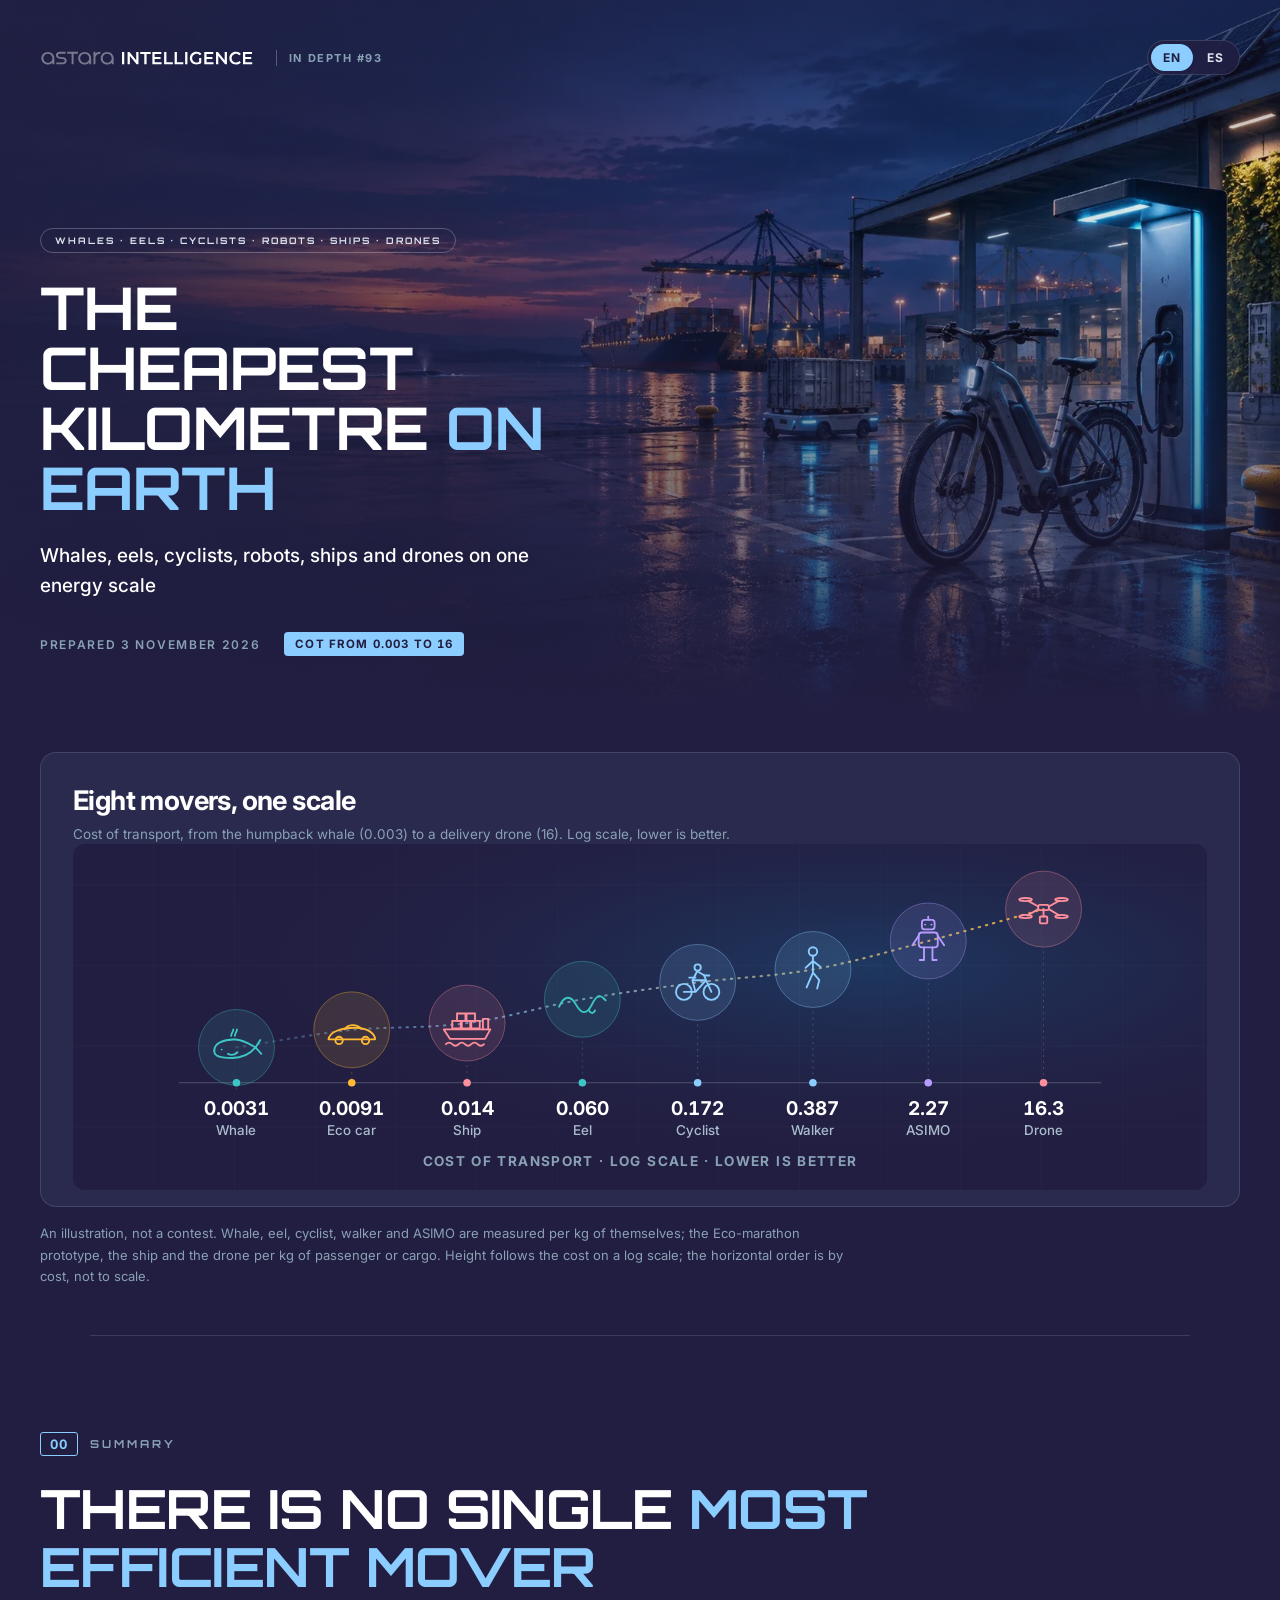
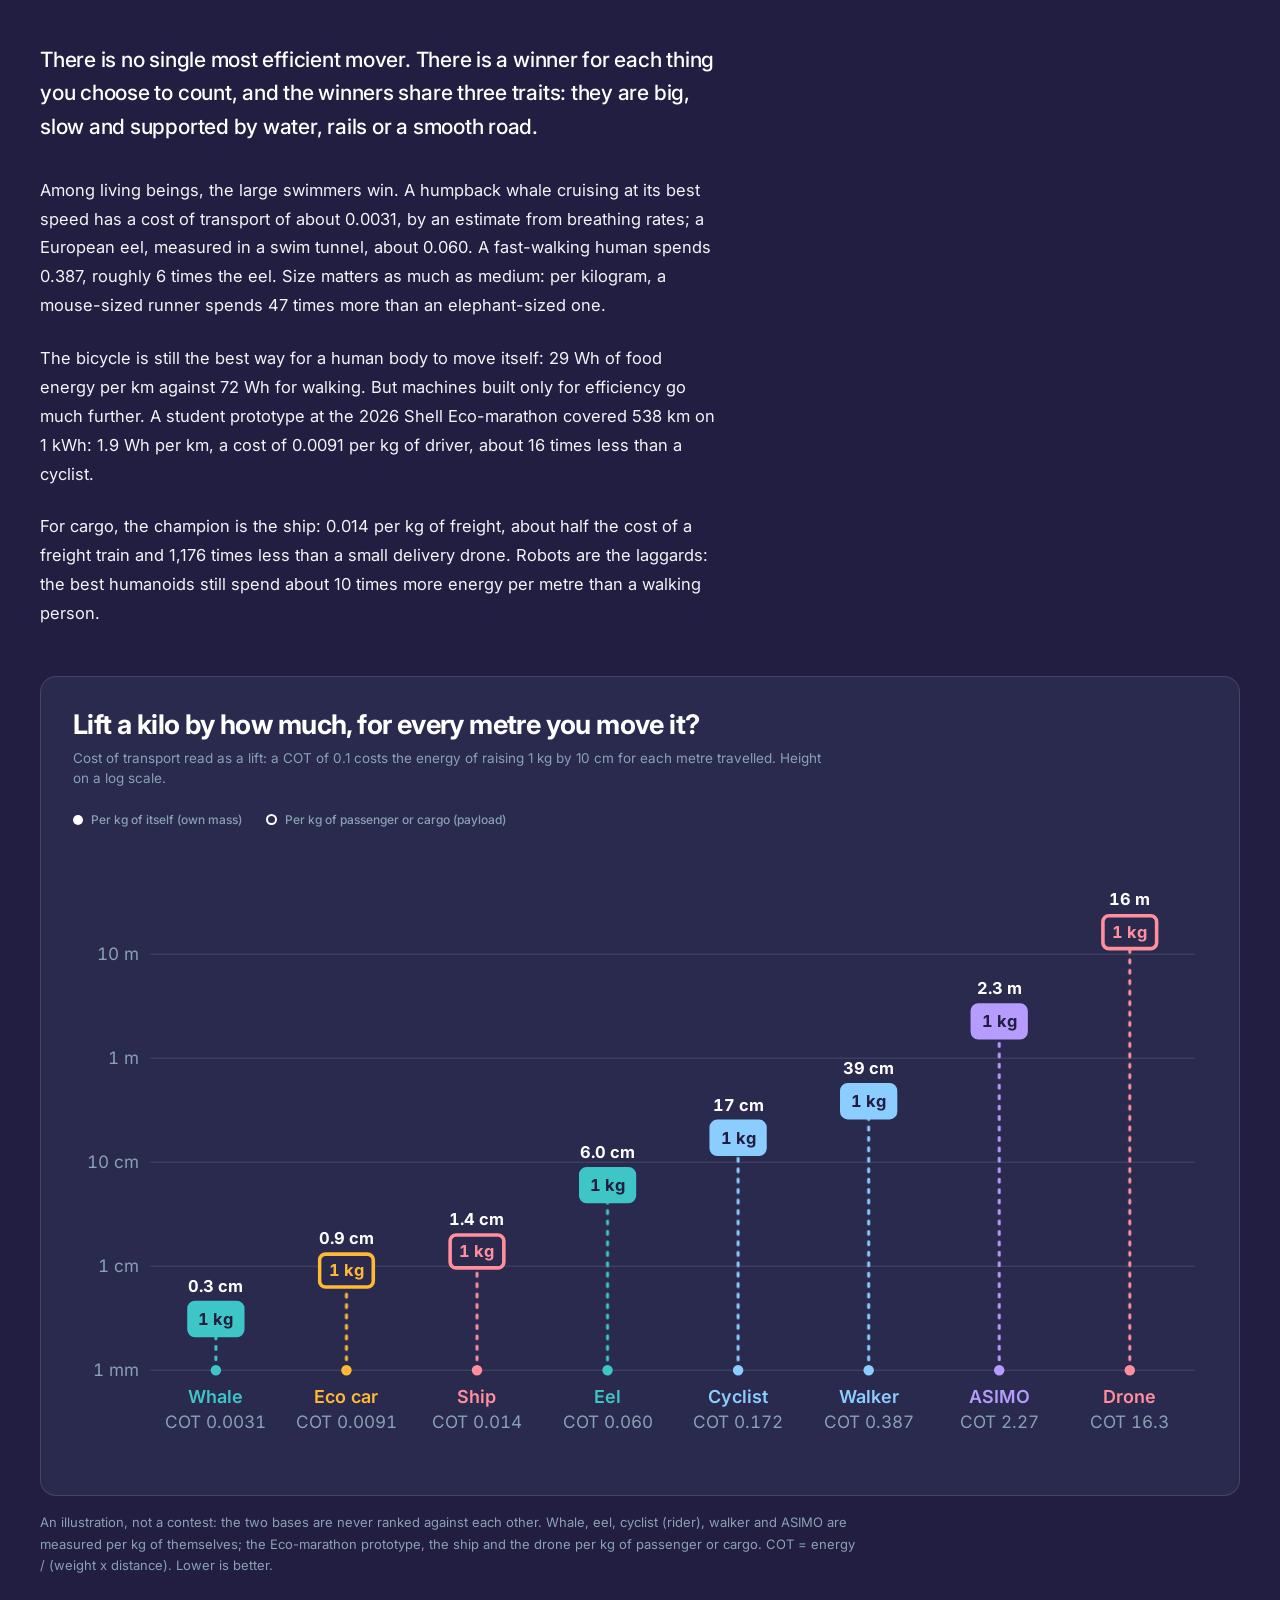
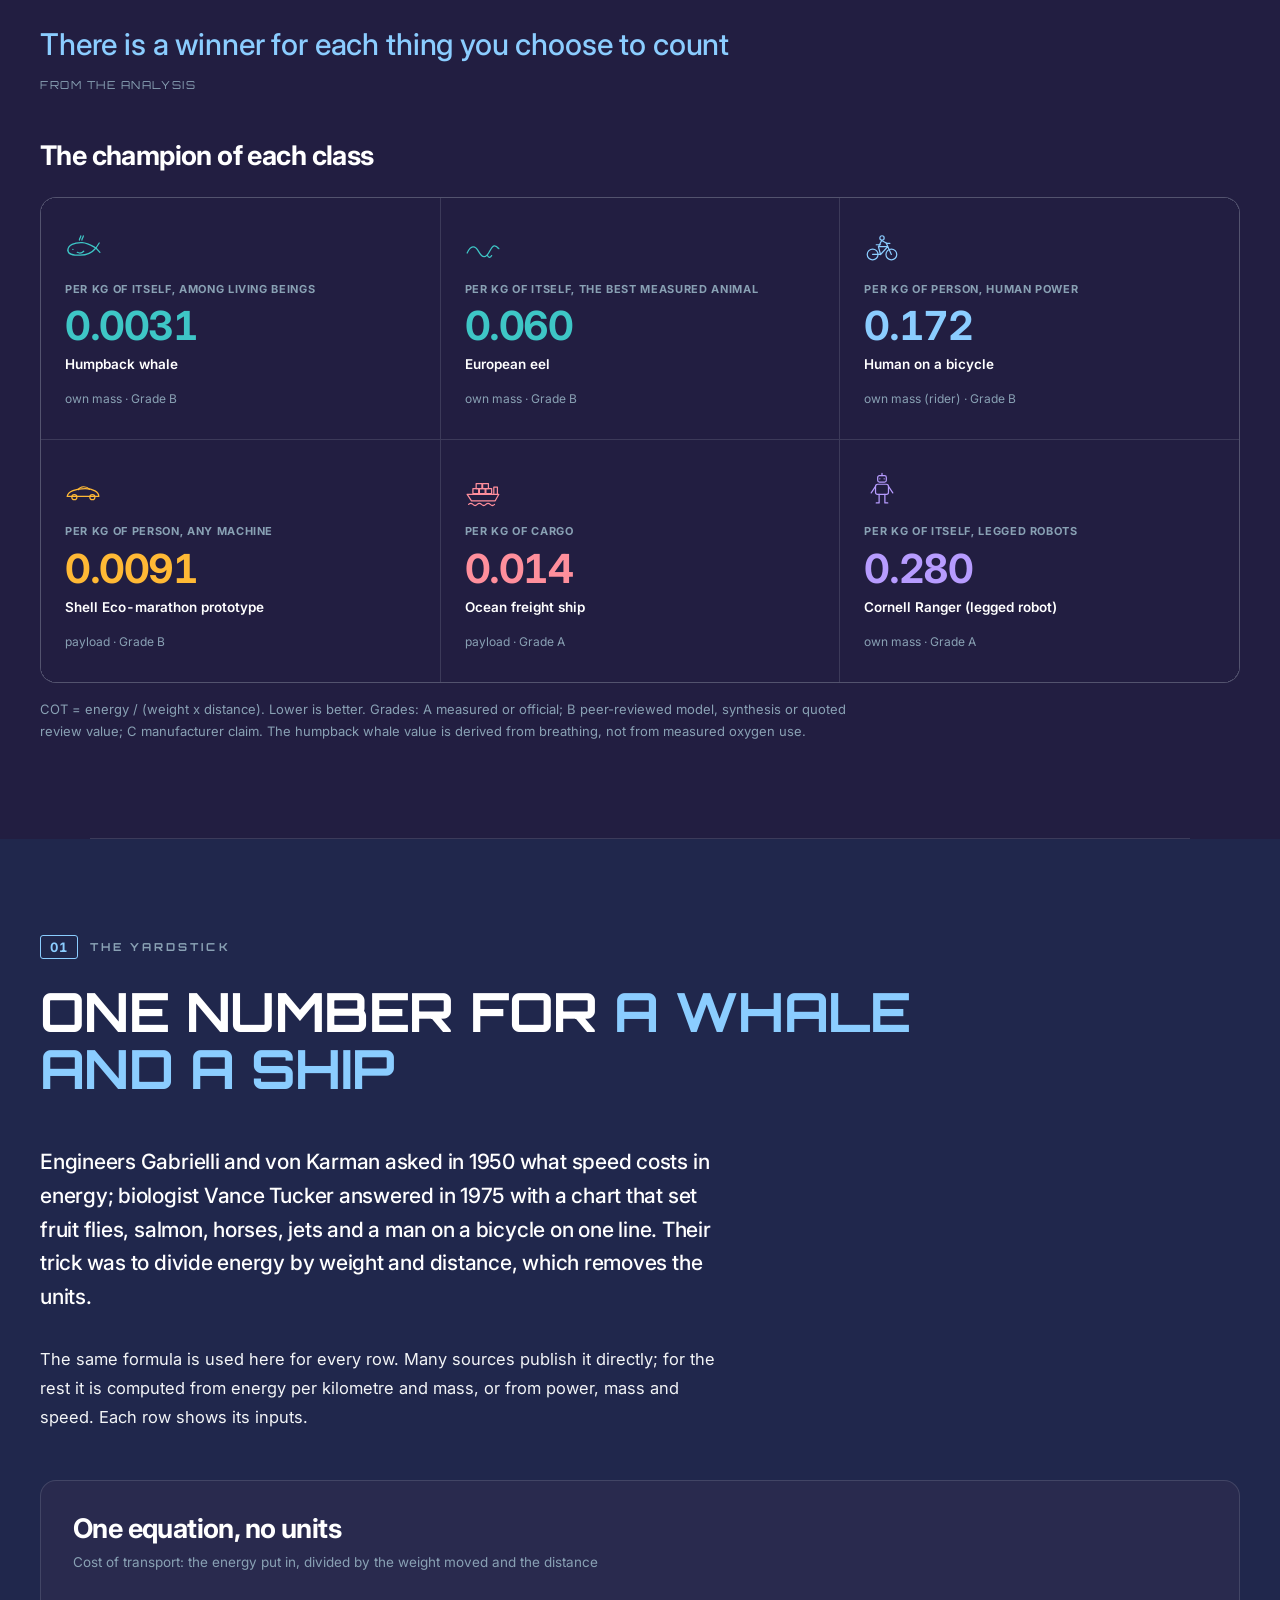
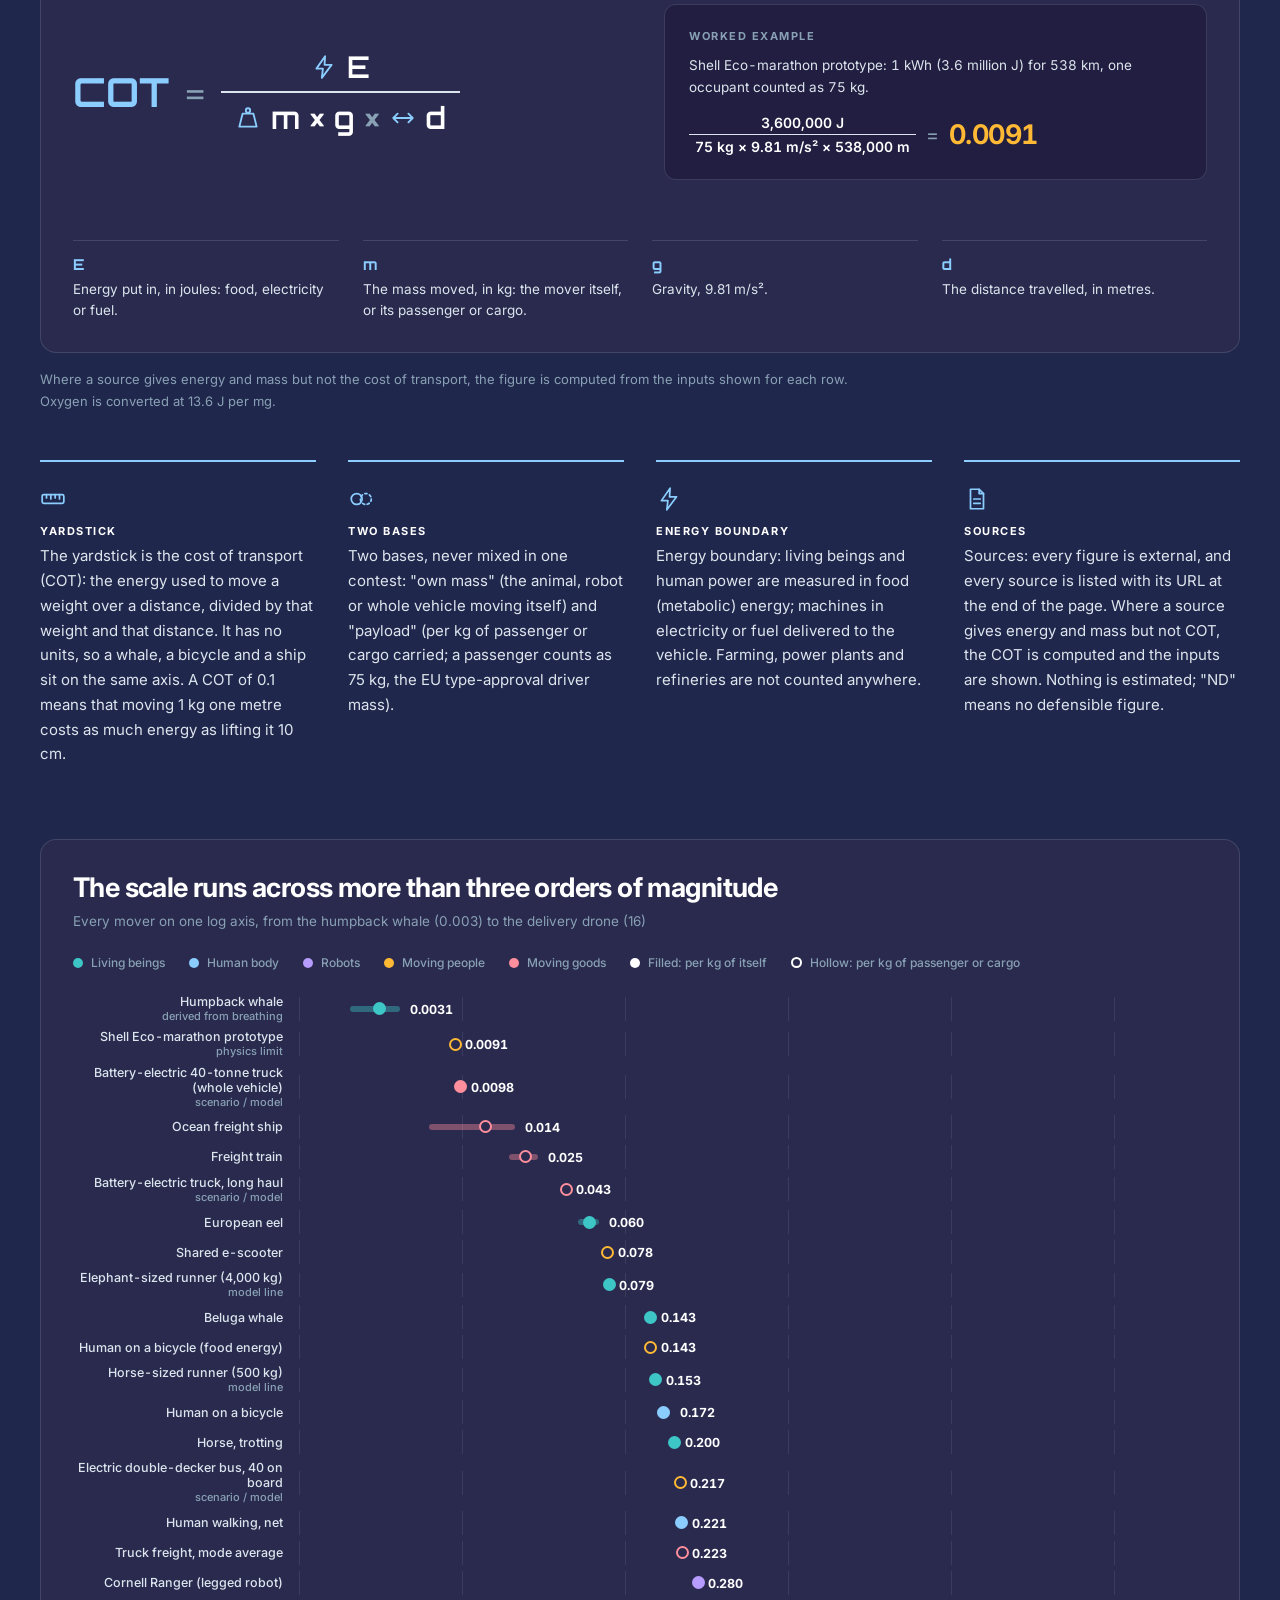
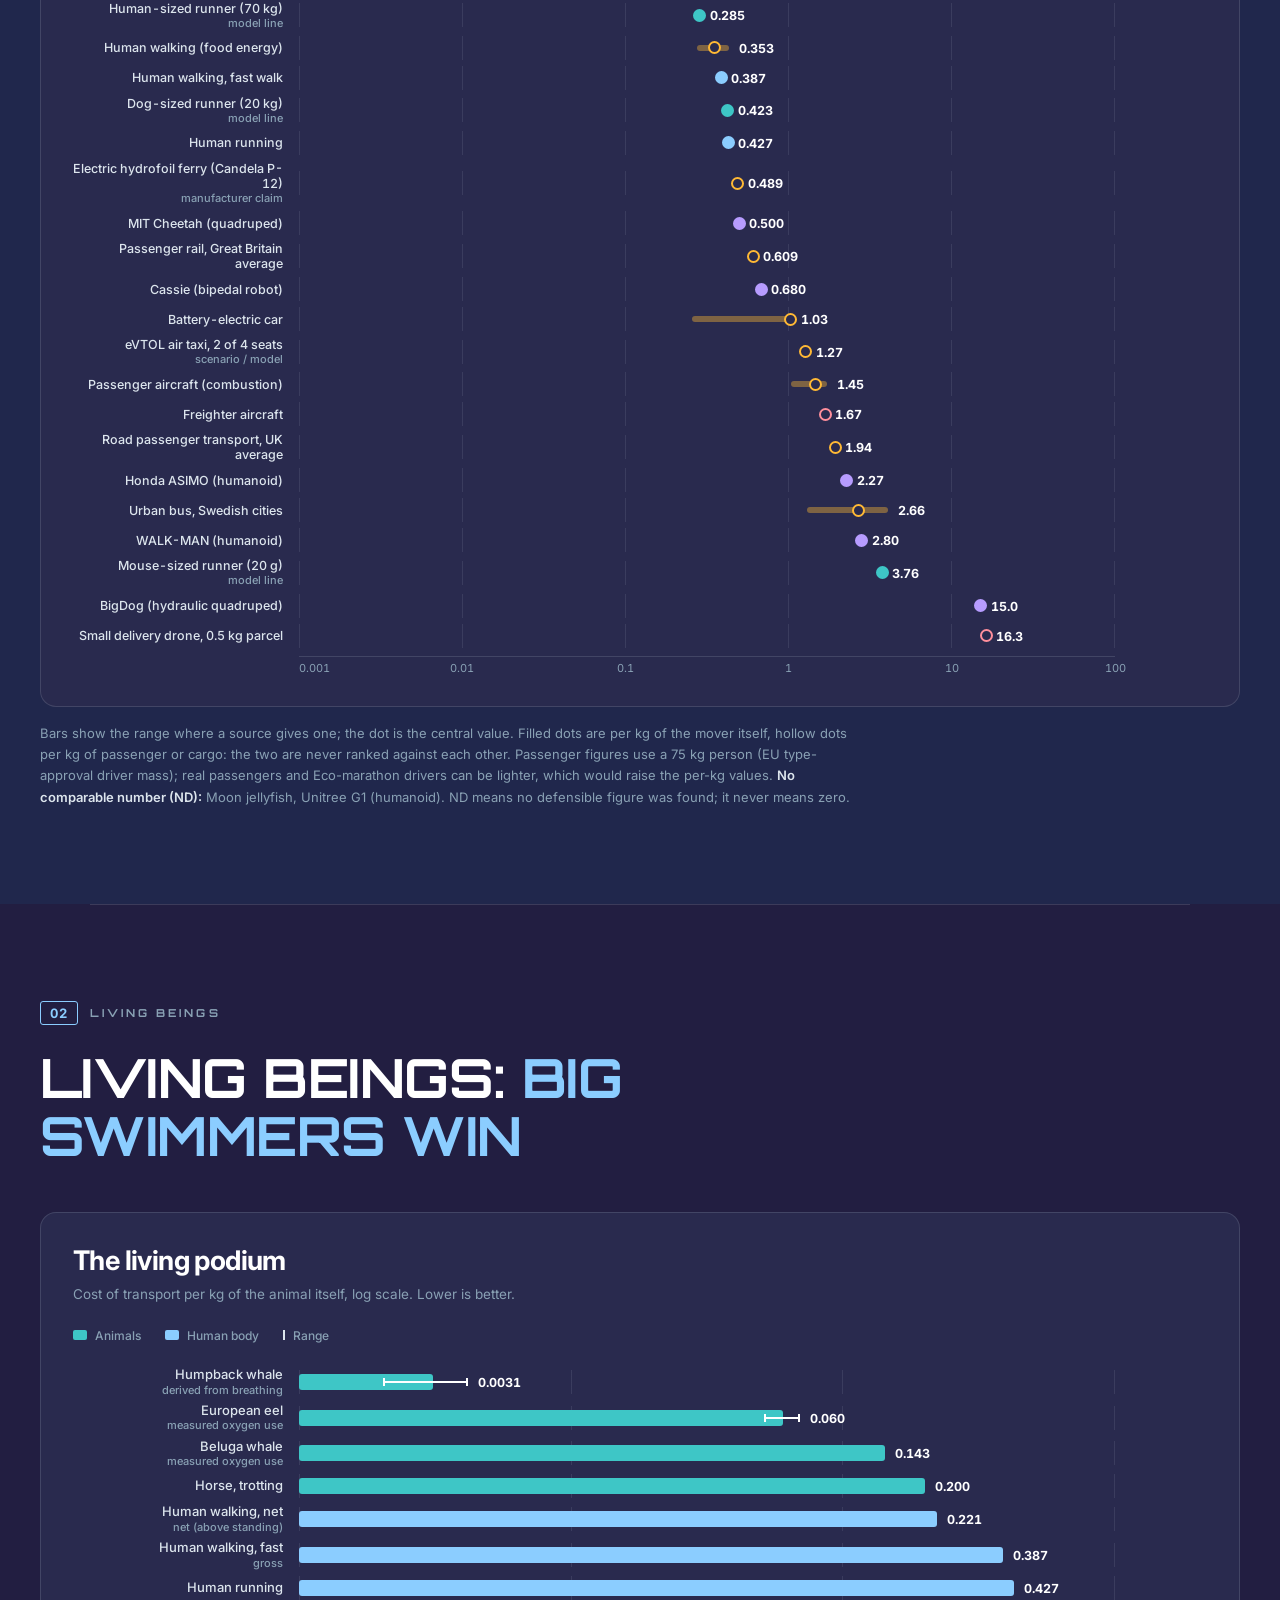
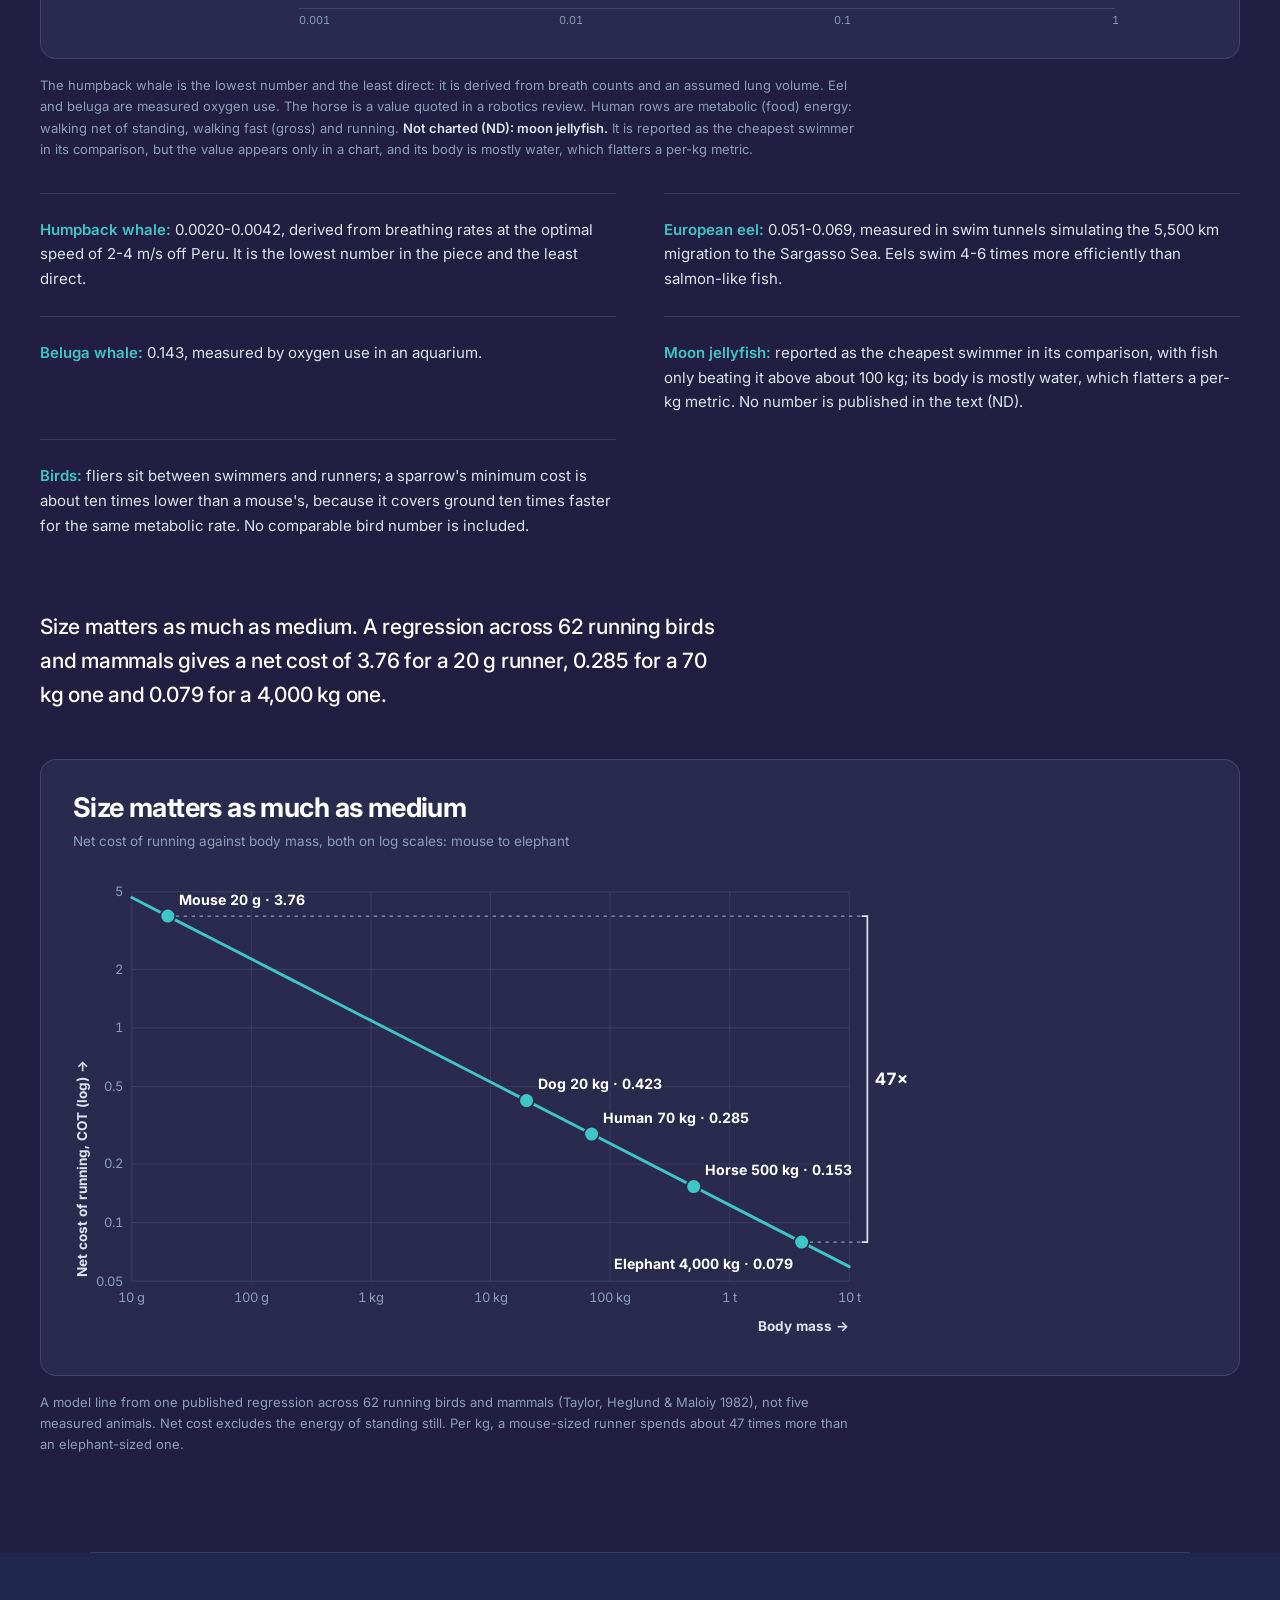
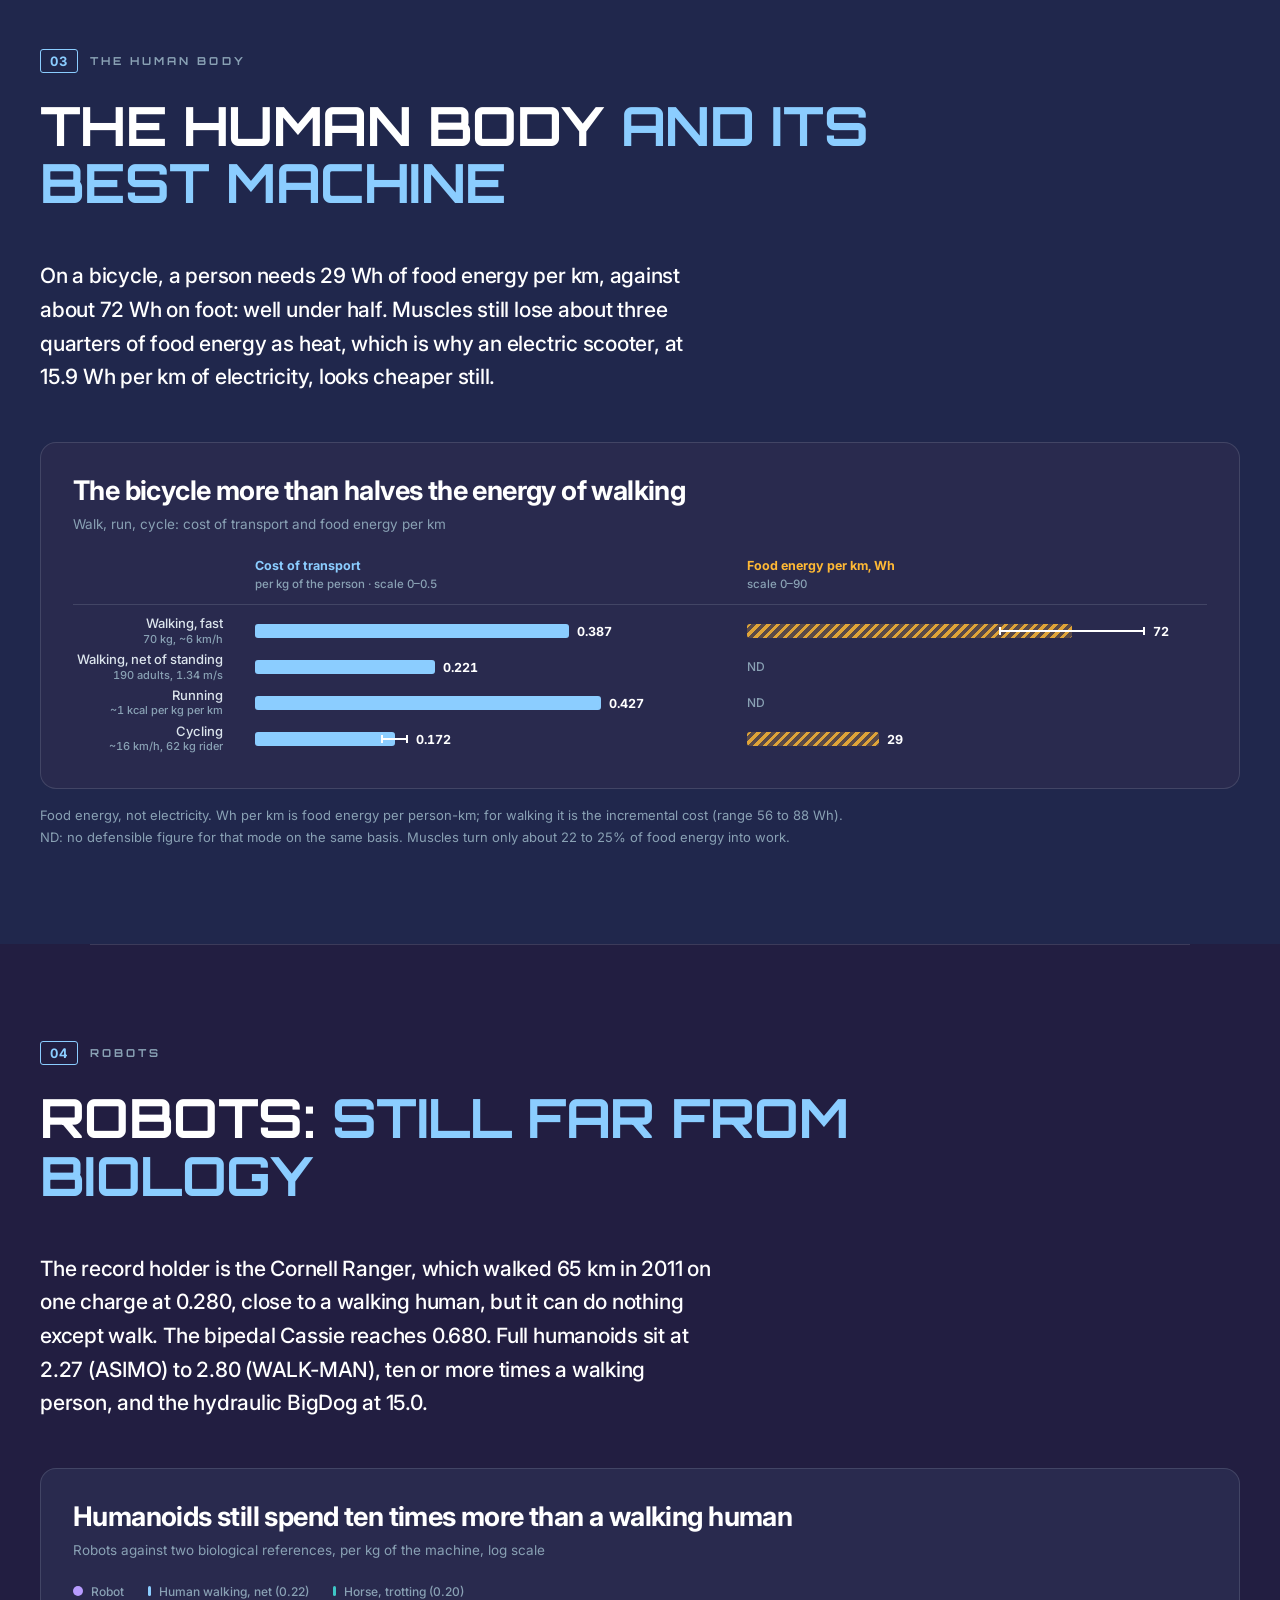
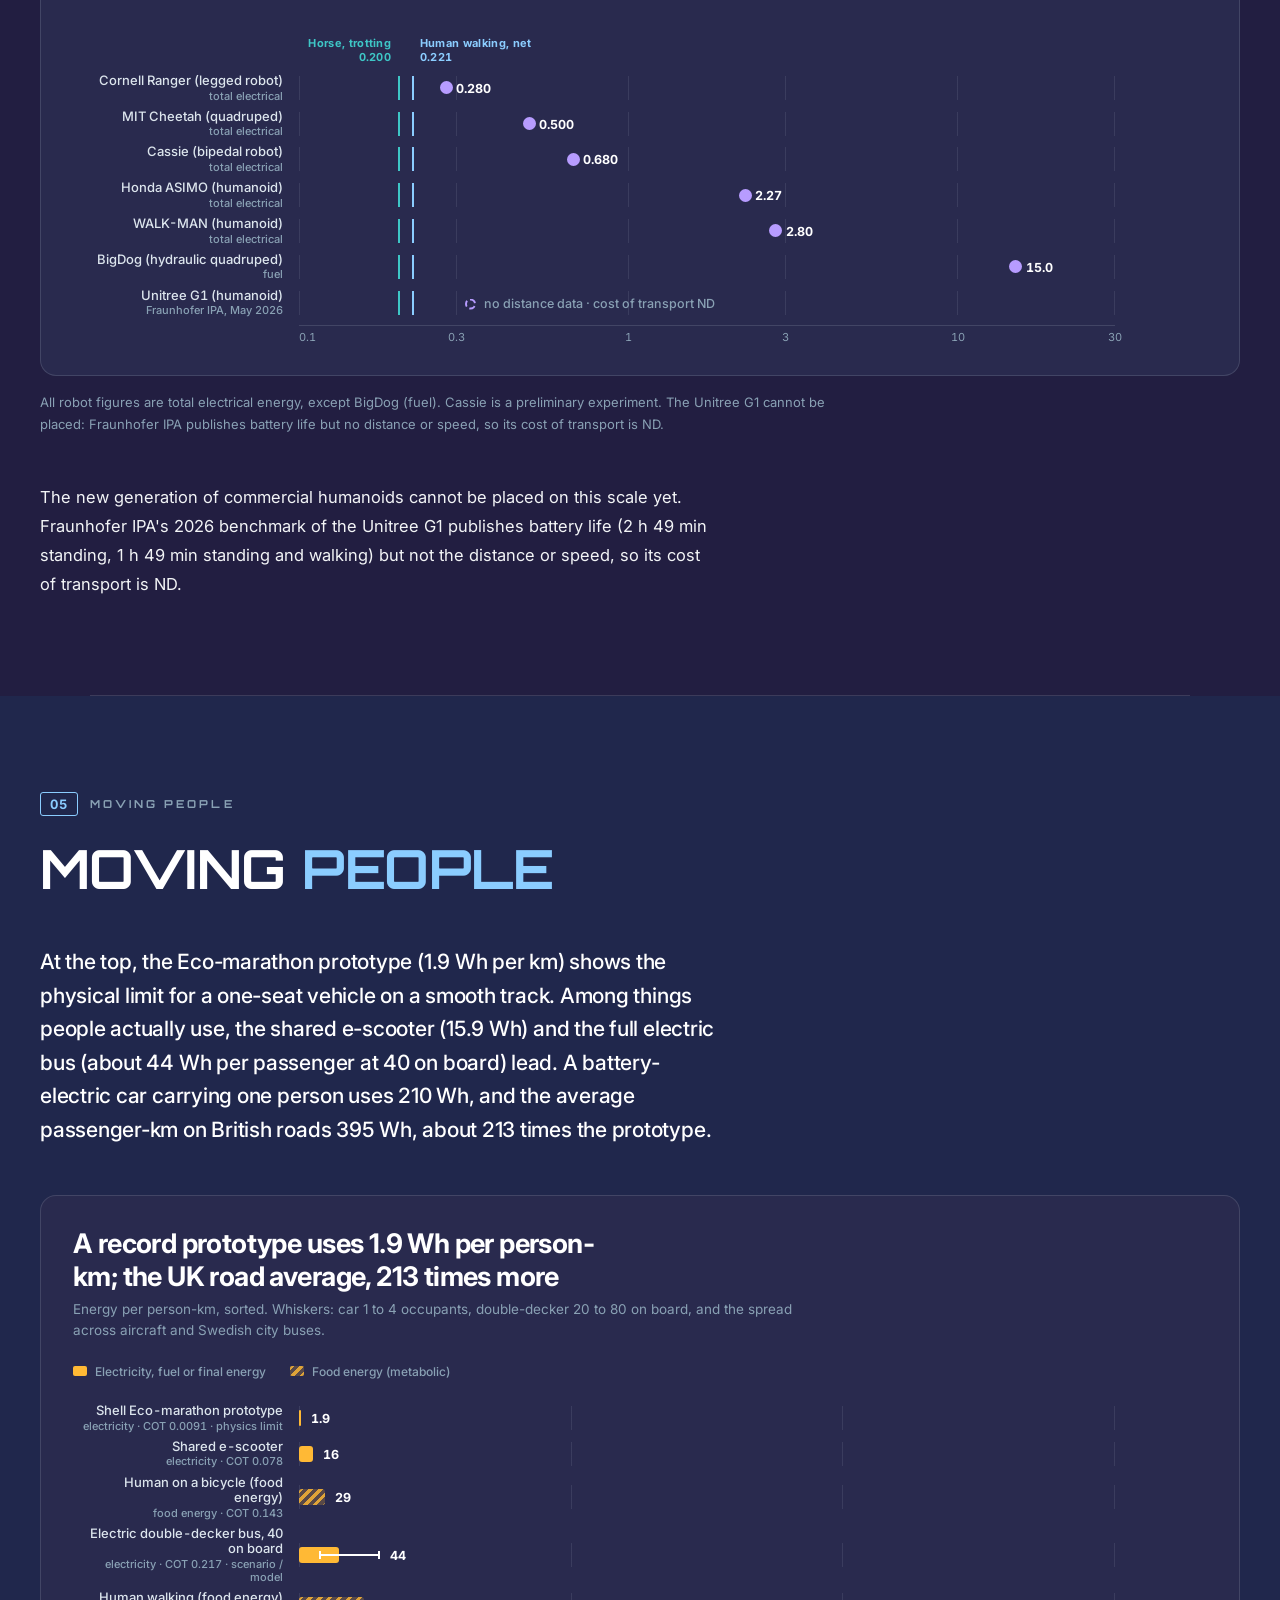
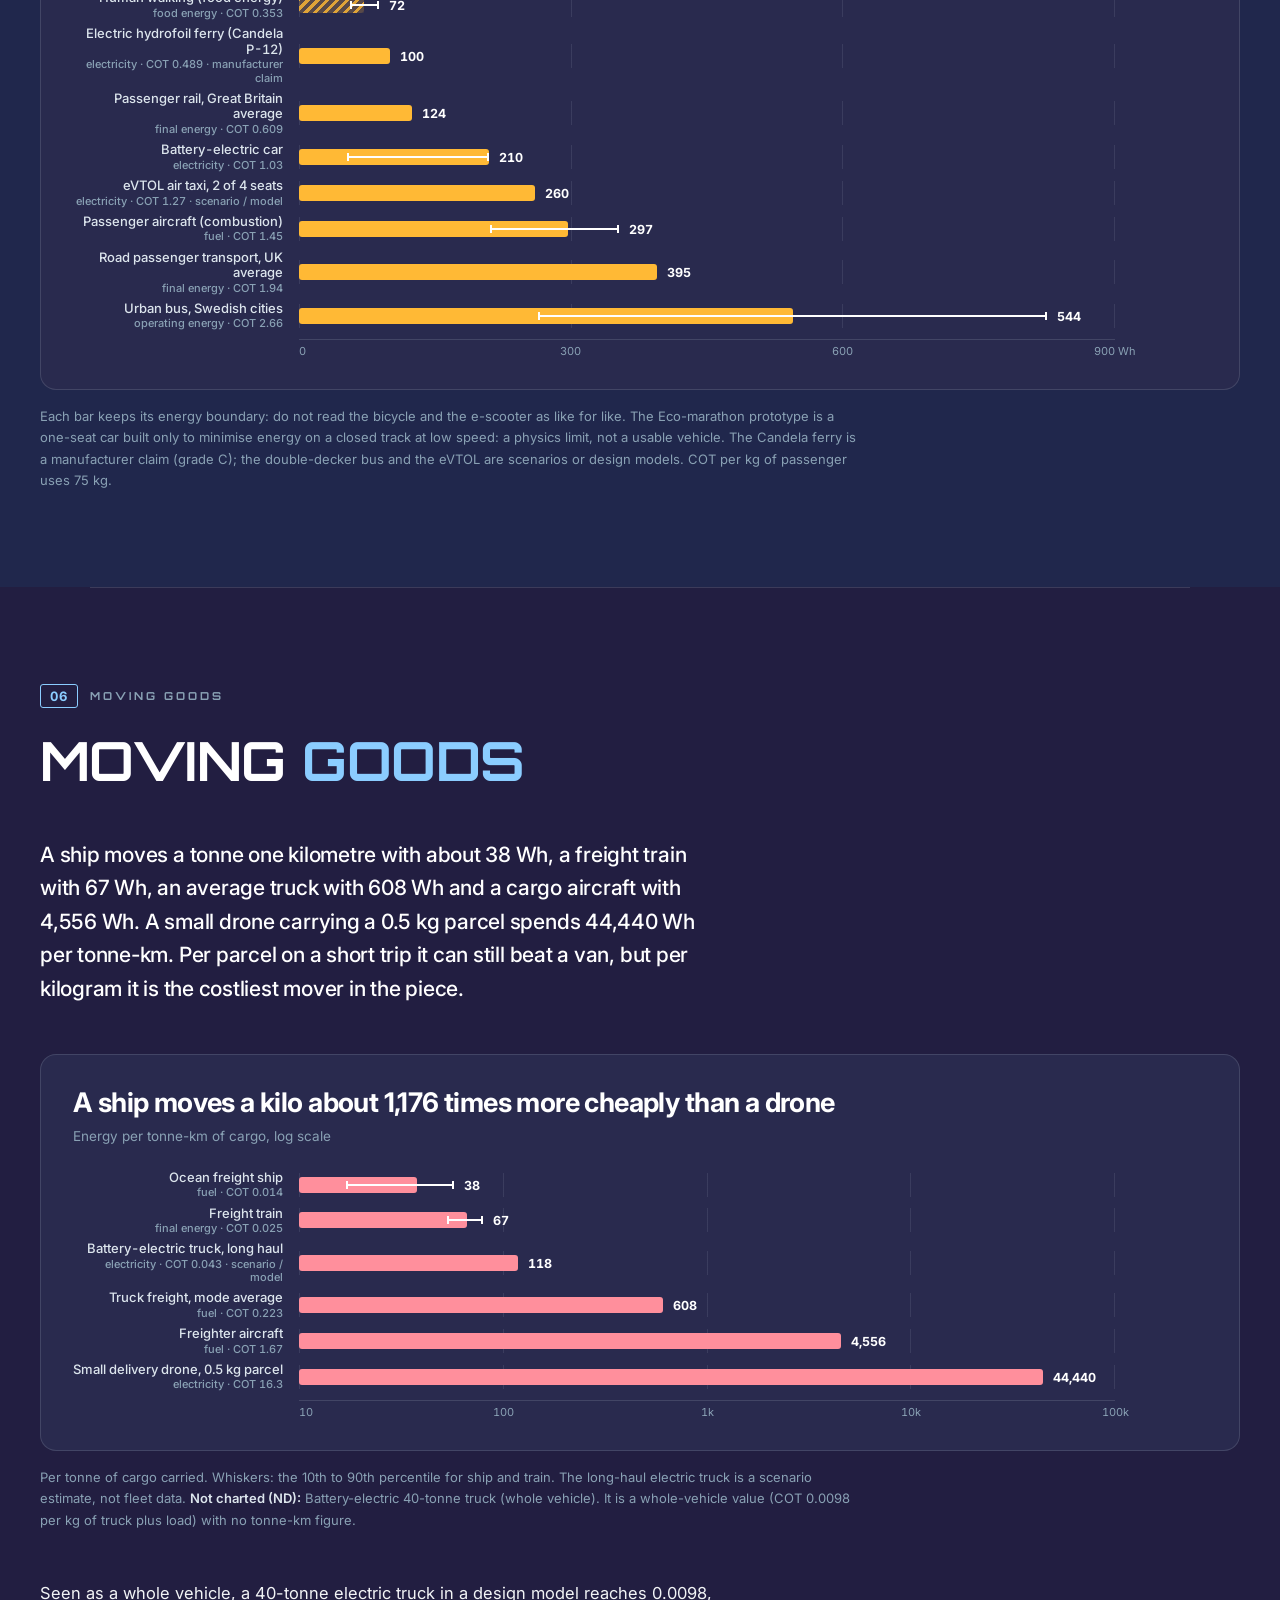
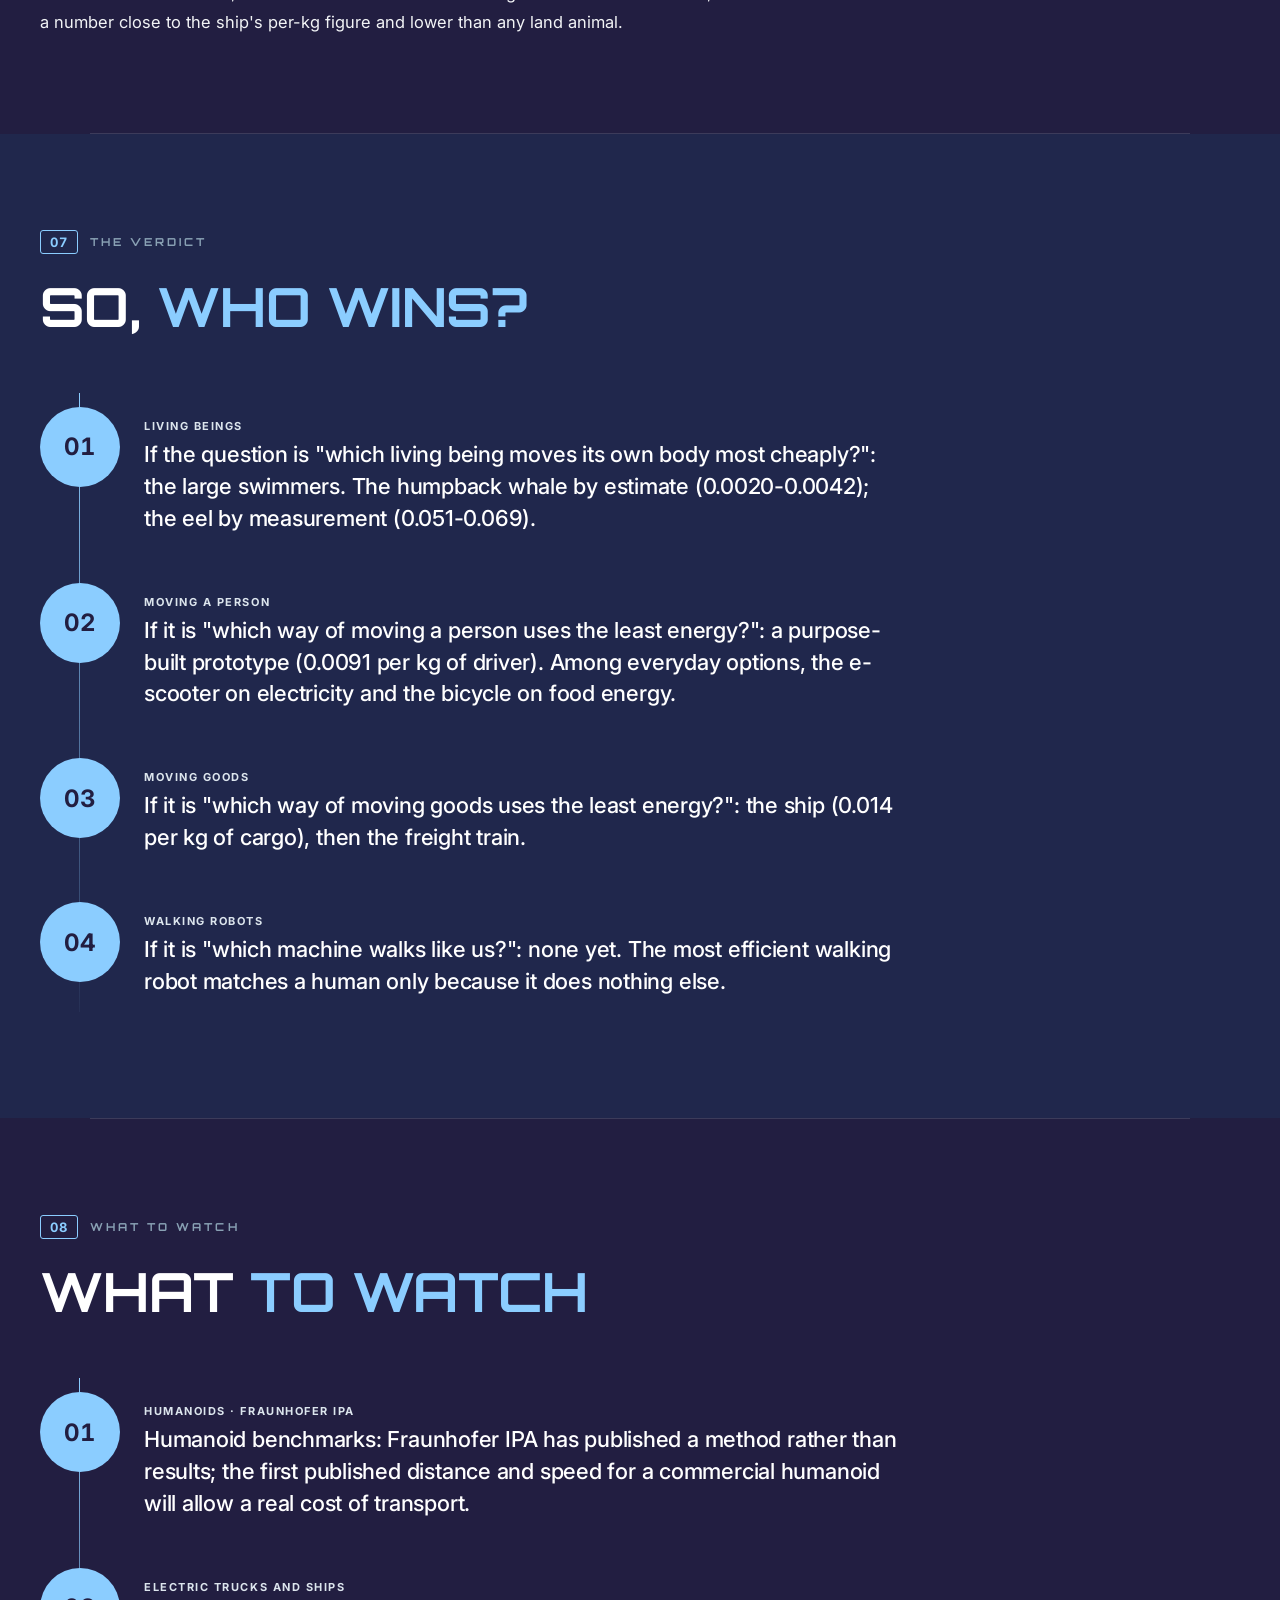
==== commit d6e2f73f: "Move all text into EN/ES catalogs with stable keys, add tests, fit phones Text now lives in _build/i" ====
--- a/index.html
+++ b/index.html
@@ -1,4 +1,5 @@
 <!DOCTYPE html>
+<!-- GENERATED by _build/build93.py from _build/body93.html, _build/i18n/*.json, the docx and the Excel. Do not edit this file: changes are lost on the next build. -->
 <html lang="en"><head>
 <meta charset="UTF-8">
 <meta name="viewport" content="width=device-width, initial-scale=1.0">
@@ -8,7 +9,7 @@
 <link rel="preconnect" href="https://fonts.googleapis.com">
 <link rel="preconnect" href="https://fonts.gstatic.com" crossorigin>
 <link href="https://fonts.googleapis.com/css2?family=Orbitron:wght@500;600;700&family=Inter:wght@400;500;600;700&display=swap" rel="stylesheet">
-<link rel="preload" as="image" href="deploy/img/hero-1672.webp" imagesrcset="deploy/img/hero-840.webp 840w, deploy/img/hero-1672.webp 1672w" imagesizes="100vw">
+<link rel="preload" as="image" href="deploy/img/hero93-1672.webp" imagesrcset="deploy/img/hero93-840.webp 840w, deploy/img/hero93-1672.webp 1672w" imagesizes="100vw">
 <style>
 /* =====================================================================
    ASTARA INTELLIGENCE · IN DEPTH #93 — single, self-contained stylesheet
@@ -117,8 +118,8 @@
   .cover__photo{position:absolute;inset:0;}
   .cover__photo img{height:100%;aspect-ratio:auto;object-position:center 52%;}
   .cover__photo::after{background:
-    linear-gradient(90deg,rgba(34,30,65,.92) 0%,rgba(34,30,65,.72) 34%,rgba(34,30,65,.40) 60%,rgba(34,30,65,.30) 100%),
-    linear-gradient(180deg,rgba(34,30,65,.50) 0%,rgba(34,30,65,0) 28%,rgba(34,30,65,.72) 80%,var(--bg) 100%);}
+    linear-gradient(90deg,rgba(34,30,65,.80) 0%,rgba(34,30,65,.50) 34%,rgba(34,30,65,.16) 60%,rgba(34,30,65,.06) 100%),
+    linear-gradient(180deg,rgba(34,30,65,.40) 0%,rgba(34,30,65,0) 28%,rgba(34,30,65,.60) 80%,var(--bg) 100%);}
   .cover__content{margin-top:auto;padding:0 var(--g) var(--sp-7);}
   .cover__title{font-size:clamp(34px,4.6vw,64px);max-width:min(40vw,560px);}
 }
@@ -550,31 +551,45 @@
 .lang__b.is-on{background:var(--accent);color:var(--ink);}
 .lang__b:hover:not(.is-on){color:var(--txt);}
 .key-legend em{font-style:normal;}
+
+/* ---------- 11. PHONES AND TOUCH (360-430 px): legible text, touch targets, the compact illustration ---------- */
+.sources li small{font-size:12px;}
+.info__art--stack{max-width:640px;margin-left:auto;margin-right:auto;}
+@media(max-width:899px),(pointer:coarse){
+  .lang__b{min-height:44px;min-width:44px;}
+}
+@media(max-width:639px){
+  .cover__pill span{font-size:11px;letter-spacing:1.4px;}
+  .rows .row__v small{font-size:11px;}
+  .row__m small,.pan__h small{font-size:11px;}
+}
+@media(max-width:639px){
+  .lf__v{font-size:12px;}
+}
 </style>
 </head>
 <body>
 
 <header class="cover">
   <div class="cover__topbar">
-    <img src="deploy/logo clear.svg" alt="Astara Intelligence" style="height:16px;width:auto;">
+    <img src="deploy/logo clear.svg" alt="Astara Intelligence" data-i18n-attr="alt:brand.name" style="height:16px;width:auto;">
     <div class="cover__divider"></div>
-    <div class="cover__label">In Depth #93</div>
-    <div class="lang" role="group" aria-label="Language" data-aria="Language"><button type="button" class="lang__b is-on" data-lang="en" aria-pressed="true" lang="en">EN</button><button type="button" class="lang__b" data-lang="es" aria-pressed="false" lang="es">ES</button></div>
+    <div class="cover__label" data-i18n="cover.label">In Depth #93</div>
+    <div class="lang" role="group" aria-label="Language" data-i18n-attr="aria-label:ui.language"><button type="button" class="lang__b is-on" data-lang="en" aria-pressed="true" lang="en">EN</button><button type="button" class="lang__b" data-lang="es" aria-pressed="false" lang="es">ES</button></div>
   </div>
   <figure class="cover__photo">
-    <img src="deploy/img/hero-1672.webp"
-         srcset="deploy/img/hero-840.webp 840w, deploy/img/hero-1672.webp 1672w"
-         sizes="100vw" width="1672" height="940" fetchpriority="high" decoding="async"
-         alt="Row of glowing electric-vehicle fast chargers beside an old fuel station canopy at dusk, one car plugged in"
-         data-alt="Row of glowing electric-vehicle fast chargers beside an old fuel station canopy at dusk, one car plugged in">
+    <img src="deploy/img/hero93-1672.webp"
+         srcset="deploy/img/hero93-840.webp 840w, deploy/img/hero93-1672.webp 1672w"
+         sizes="100vw" width="1672" height="941" fetchpriority="high" decoding="async"
+         alt="A harbour at dusk: a container ship and quay cranes in the background, a whale surfacing out at sea, and an e-bike parked at a charging point in the foreground" data-i18n-attr="alt:cover.alt">
   </figure>
   <div class="cover__content">
-    <div class="cover__pill"><span data-t>Whales · Eels · Cyclists · Robots · Ships · Drones</span></div>
-    <h1 data-t class="cover__title">The cheapest<br>kilometre <span>on Earth</span></h1>
-    <p class="cover__sub" data-src="cover_sub">Whales, eels, cyclists, robots, ships and drones on one energy scale</p>
+    <div class="cover__pill"><span data-i18n="cover.pill">Whales · Eels · Cyclists · Robots · Ships · Drones</span></div>
+    <h1 class="cover__title" data-i18n="cover.title">The cheapest<br>kilometre <span>on Earth</span></h1>
+    <p class="cover__sub" data-i18n="doc.cover_sub">Whales, eels, cyclists, robots, ships and drones on one energy scale</p>
     <div class="cover__meta">
-      <span data-t class="cover__date">Prepared 3 November 2026</span>
-      <span data-t class="cover__tag">COT from 0.003 to 16</span>
+      <span class="cover__date" data-i18n="cover.date">Prepared 3 November 2026</span>
+      <span class="cover__tag" data-i18n="cover.tag">COT from 0.003 to 16</span>
     </div>
   </div>
 </header>
@@ -584,11 +599,11 @@
 <div class="chapter wide">
   <figure class="fig infog reveal" style="margin-top:0">
     <div class="fig__frame">
-      <div data-t class="fig__title">Eight movers, one scale</div>
-      <div data-t class="fig__what">Cost of transport, from the humpback whale (0.003) to a delivery drone (16). Log scale, lower is better.</div>
-      <svg class="info__art info__art--band" viewBox="0 0 1672 470" preserveAspectRatio="xMidYMid meet" role="img" aria-label="Eight movers on a rising curve of cost of transport, from the humpback whale at 0.003 to a delivery drone at 16" data-aria="Eight movers on a rising curve of cost of transport, from the humpback whale at 0.003 to a delivery drone at 16"><defs><radialGradient id="cg1b" cx="70%" cy="35%" r="60%"><stop offset="0" stop-color="#1A4D7A" stop-opacity=".55"/><stop offset="1" stop-color="#221E41" stop-opacity="0"/></radialGradient><linearGradient id="cg2b" x1="0" x2="1"><stop offset="0" stop-color="#8BCDFF" stop-opacity=".2"/><stop offset=".3" stop-color="#8BCDFF" stop-opacity=".6"/><stop offset="1" stop-color="#FFB935" stop-opacity=".85"/></linearGradient></defs><rect width="1672" height="470" fill="#221E41"/><rect width="1672" height="470" fill="url(#cg1b)"/><line x1="0" y1="0" x2="0" y2="470" stroke="#DCE5ED" stroke-opacity=".035"/><line x1="119" y1="0" x2="119" y2="470" stroke="#DCE5ED" stroke-opacity=".035"/><line x1="238" y1="0" x2="238" y2="470" stroke="#DCE5ED" stroke-opacity=".035"/><line x1="357" y1="0" x2="357" y2="470" stroke="#DCE5ED" stroke-opacity=".035"/><line x1="476" y1="0" x2="476" y2="470" stroke="#DCE5ED" stroke-opacity=".035"/><line x1="595" y1="0" x2="595" y2="470" stroke="#DCE5ED" stroke-opacity=".035"/><line x1="714" y1="0" x2="714" y2="470" stroke="#DCE5ED" stroke-opacity=".035"/><line x1="833" y1="0" x2="833" y2="470" stroke="#DCE5ED" stroke-opacity=".035"/><line x1="952" y1="0" x2="952" y2="470" stroke="#DCE5ED" stroke-opacity=".035"/><line x1="1071" y1="0" x2="1071" y2="470" stroke="#DCE5ED" stroke-opacity=".035"/><line x1="1190" y1="0" x2="1190" y2="470" stroke="#DCE5ED" stroke-opacity=".035"/><line x1="1309" y1="0" x2="1309" y2="470" stroke="#DCE5ED" stroke-opacity=".035"/><line x1="1428" y1="0" x2="1428" y2="470" stroke="#DCE5ED" stroke-opacity=".035"/><line x1="1547" y1="0" x2="1547" y2="470" stroke="#DCE5ED" stroke-opacity=".035"/><line x1="1666" y1="0" x2="1666" y2="470" stroke="#DCE5ED" stroke-opacity=".035"/><line x1="0" y1="60" x2="1672" y2="60" stroke="#DCE5ED" stroke-opacity=".035"/><line x1="0" y1="179" x2="1672" y2="179" stroke="#DCE5ED" stroke-opacity=".035"/><line x1="0" y1="298" x2="1672" y2="298" stroke="#DCE5ED" stroke-opacity=".035"/><line x1="0" y1="417" x2="1672" y2="417" stroke="#DCE5ED" stroke-opacity=".035"/><line x1="156" y1="352" x2="1516" y2="352" stroke="#DCE5ED" stroke-opacity=".35"/><path d="M241 300 C269 296 354 280 411 274 C468 269 524 272 581 264 C638 257 694 239 751 229 C808 219 864 212 921 204 C978 197 1034 195 1091 185 C1148 175 1204 158 1261 143 C1318 128 1403 104 1431 96" fill="none" stroke="url(#cg2b)" stroke-width="3.1" stroke-dasharray="2 9" stroke-linecap="round"/><line x1="241" y1="362" x2="241" y2="352" stroke="#3EC6C6" stroke-opacity=".4" stroke-dasharray="3 6"/><circle cx="241" cy="300" r="56" fill="#3EC6C6" fill-opacity=".12" stroke="#3EC6C6" stroke-opacity=".55"/><g transform="translate(202 261) scale(0.78)" style="color:#3EC6C6"><g fill="none" stroke="currentColor" stroke-width="3.507692307692307" stroke-linecap="round" stroke-linejoin="round"><path d="M8 56C8 42 26 34 48 35c16 1 27 9 38 15"/><path d="M86 50 95 36M86 50 97 62"/><path d="M86 50C76 62 60 70 42 70 22 70 8 68 8 56"/><path d="M34 62c6 3 13 2 18-3"/><circle cx="22" cy="54" r="1.8" fill="currentColor" stroke="none"/><path d="M40 28c0-5 4-7 4-12M47 28c0-5 4-7 4-12"/></g></g><circle cx="241" cy="352" r="4.8" fill="#3EC6C6"/><text x="241" y="393" text-anchor="middle" font-size="24" font-weight="700" fill="#FFFFFF" data-num="0.0031">0.0031</text><text x="241" y="417" text-anchor="middle" font-size="17" font-weight="500" fill="#A9BCCB" data-t>Whale</text><line x1="411" y1="336" x2="411" y2="352" stroke="#FFB935" stroke-opacity=".4" stroke-dasharray="3 6"/><circle cx="411" cy="274" r="56" fill="#FFB935" fill-opacity=".12" stroke="#FFB935" stroke-opacity=".55"/><g transform="translate(372 235) scale(0.78)" style="color:#FFB935"><g fill="none" stroke="currentColor" stroke-width="3.507692307692307" stroke-linecap="round" stroke-linejoin="round"><path d="M6 68C8 54 30 46 56 46c22 0 38 10 38 22Z"/><path d="M37 49c5-10 22-11 31-1"/><circle cx="26" cy="70" r="7"/><circle cx="76" cy="70" r="7"/></g></g><circle cx="411" cy="352" r="4.8" fill="#FFB935"/><text x="411" y="393" text-anchor="middle" font-size="24" font-weight="700" fill="#FFFFFF" data-num="0.0091">0.0091</text><text x="411" y="417" text-anchor="middle" font-size="17" font-weight="500" fill="#A9BCCB" data-t>Eco car</text><line x1="581" y1="326" x2="581" y2="352" stroke="#FF8F9C" stroke-opacity=".4" stroke-dasharray="3 6"/><circle cx="581" cy="264" r="56" fill="#FF8F9C" fill-opacity=".12" stroke="#FF8F9C" stroke-opacity=".55"/><g transform="translate(542 225) scale(0.78)" style="color:#FF8F9C"><g fill="none" stroke="currentColor" stroke-width="3.507692307692307" stroke-linecap="round" stroke-linejoin="round"><path d="M6 62H94L84 80H18Z"/><rect x="22" y="46" width="16" height="14"/><rect x="40" y="46" width="16" height="14"/><rect x="58" y="46" width="16" height="14"/><rect x="31" y="32" width="16" height="14"/><rect x="49" y="32" width="16" height="14"/><path d="M80 62V42H90V62"/><path d="M10 90q6-6 12 0t12 0 12 0 12 0 12 0 12 0"/></g></g><circle cx="581" cy="352" r="4.8" fill="#FF8F9C"/><text x="581" y="393" text-anchor="middle" font-size="24" font-weight="700" fill="#FFFFFF" data-num="0.014">0.014</text><text x="581" y="417" text-anchor="middle" font-size="17" font-weight="500" fill="#A9BCCB" data-t>Ship</text><line x1="751" y1="291" x2="751" y2="352" stroke="#3EC6C6" stroke-opacity=".4" stroke-dasharray="3 6"/><circle cx="751" cy="229" r="56" fill="#3EC6C6" fill-opacity=".12" stroke="#3EC6C6" stroke-opacity=".55"/><g transform="translate(712 190) scale(0.78)" style="color:#3EC6C6"><g fill="none" stroke="currentColor" stroke-width="3.507692307692307" stroke-linecap="round" stroke-linejoin="round"><path d="M6 64C16 42 28 42 38 60S58 80 68 60 84 40 94 52"/><circle cx="90.5" cy="49" r="1.8" fill="currentColor" stroke="none"/><path d="M62 70c3 7 9 8 12 1"/></g></g><circle cx="751" cy="352" r="4.8" fill="#3EC6C6"/><text x="751" y="393" text-anchor="middle" font-size="24" font-weight="700" fill="#FFFFFF" data-num="0.060">0.060</text><text x="751" y="417" text-anchor="middle" font-size="17" font-weight="500" fill="#A9BCCB" data-t>Eel</text><line x1="921" y1="266" x2="921" y2="352" stroke="#8BCDFF" stroke-opacity=".4" stroke-dasharray="3 6"/><circle cx="921" cy="204" r="56" fill="#8BCDFF" fill-opacity=".12" stroke="#8BCDFF" stroke-opacity=".55"/><g transform="translate(882 165) scale(0.78)" style="color:#8BCDFF"><g fill="none" stroke="currentColor" stroke-width="3.507692307692307" stroke-linecap="round" stroke-linejoin="round"><circle cx="24" cy="68" r="15"/><circle cx="76" cy="68" r="15"/><path d="M24 68H46L40 46H66L76 68M46 68 66 46M34 41H46M66 46 62 37H72"/><circle cx="50" cy="22" r="6"/><path d="M49 29 41 45M49 29 63 37"/></g></g><circle cx="921" cy="352" r="4.8" fill="#8BCDFF"/><text x="921" y="393" text-anchor="middle" font-size="24" font-weight="700" fill="#FFFFFF" data-num="0.172">0.172</text><text x="921" y="417" text-anchor="middle" font-size="17" font-weight="500" fill="#A9BCCB" data-t>Cyclist</text><line x1="1091" y1="247" x2="1091" y2="352" stroke="#8BCDFF" stroke-opacity=".4" stroke-dasharray="3 6"/><circle cx="1091" cy="185" r="56" fill="#8BCDFF" fill-opacity=".12" stroke="#8BCDFF" stroke-opacity=".55"/><g transform="translate(1052 146) scale(0.78)" style="color:#8BCDFF"><g fill="none" stroke="currentColor" stroke-width="3.507692307692307" stroke-linecap="round" stroke-linejoin="round"><circle cx="50" cy="16" r="8"/><path d="M50 26V56M50 34 36 47M50 34 64 45M50 56 38 84M50 56 62 70 58 86"/></g></g><circle cx="1091" cy="352" r="4.8" fill="#8BCDFF"/><text x="1091" y="393" text-anchor="middle" font-size="24" font-weight="700" fill="#FFFFFF" data-num="0.387">0.387</text><text x="1091" y="417" text-anchor="middle" font-size="17" font-weight="500" fill="#A9BCCB" data-t>Walker</text><line x1="1261" y1="205" x2="1261" y2="352" stroke="#B79CFF" stroke-opacity=".4" stroke-dasharray="3 6"/><circle cx="1261" cy="143" r="56" fill="#B79CFF" fill-opacity=".12" stroke="#B79CFF" stroke-opacity=".55"/><g transform="translate(1222 104) scale(0.78)" style="color:#B79CFF"><g fill="none" stroke="currentColor" stroke-width="3.507692307692307" stroke-linecap="round" stroke-linejoin="round"><rect x="38" y="10" width="24" height="18" rx="5"/><path d="M50 10V4"/><circle cx="44" cy="19" r="1.8" fill="currentColor" stroke="none"/><circle cx="56" cy="19" r="1.8" fill="currentColor" stroke="none"/><rect x="32" y="34" width="36" height="28" rx="6"/><path d="M32 40 20 58M68 40 80 58M42 62V86H34M58 62V86H66"/></g></g><circle cx="1261" cy="352" r="4.8" fill="#B79CFF"/><text x="1261" y="393" text-anchor="middle" font-size="24" font-weight="700" fill="#FFFFFF" data-num="2.27">2.27</text><text x="1261" y="417" text-anchor="middle" font-size="17" font-weight="500" fill="#A9BCCB" data-t>ASIMO</text><line x1="1431" y1="158" x2="1431" y2="352" stroke="#FF8F9C" stroke-opacity=".4" stroke-dasharray="3 6"/><circle cx="1431" cy="96" r="56" fill="#FF8F9C" fill-opacity=".12" stroke="#FF8F9C" stroke-opacity=".55"/><g transform="translate(1392 57) scale(0.78)" style="color:#FF8F9C"><g fill="none" stroke="currentColor" stroke-width="3.507692307692307" stroke-linecap="round" stroke-linejoin="round"><rect x="40" y="42" width="20" height="10" rx="3"/><path d="M40 45 20 34M60 45 80 34M40 50 20 62M60 50 80 62"/><ellipse cx="16" cy="32" rx="12" ry="3"/><ellipse cx="84" cy="32" rx="12" ry="3"/><ellipse cx="16" cy="64" rx="12" ry="3"/><ellipse cx="84" cy="64" rx="12" ry="3"/><path d="M50 52V64"/><rect x="43" y="64" width="14" height="13" rx="2"/></g></g><circle cx="1431" cy="352" r="4.8" fill="#FF8F9C"/><text x="1431" y="393" text-anchor="middle" font-size="24" font-weight="700" fill="#FFFFFF" data-num="16.3">16.3</text><text x="1431" y="417" text-anchor="middle" font-size="17" font-weight="500" fill="#A9BCCB" data-t>Drone</text><text x="836" y="447" text-anchor="middle" font-size="13" font-weight="700" letter-spacing="2" fill="#89A1B4" data-t>COST OF TRANSPORT · LOG SCALE · LOWER IS BETTER</text></svg><svg class="info__art info__art--stack" viewBox="0 0 900 620" preserveAspectRatio="xMidYMid meet" role="img" aria-label="Eight movers on a rising curve of cost of transport, from the humpback whale at 0.003 to a delivery drone at 16" data-aria="Eight movers on a rising curve of cost of transport, from the humpback whale at 0.003 to a delivery drone at 16"><defs><radialGradient id="cg1s" cx="70%" cy="35%" r="60%"><stop offset="0" stop-color="#1A4D7A" stop-opacity=".55"/><stop offset="1" stop-color="#221E41" stop-opacity="0"/></radialGradient><linearGradient id="cg2s" x1="0" x2="1"><stop offset="0" stop-color="#8BCDFF" stop-opacity=".2"/><stop offset=".3" stop-color="#8BCDFF" stop-opacity=".6"/><stop offset="1" stop-color="#FFB935" stop-opacity=".85"/></linearGradient></defs><rect width="900" height="620" fill="#221E41"/><rect width="900" height="620" fill="url(#cg1s)"/><line x1="0" y1="0" x2="0" y2="620" stroke="#DCE5ED" stroke-opacity=".035"/><line x1="64" y1="0" x2="64" y2="620" stroke="#DCE5ED" stroke-opacity=".035"/><line x1="128" y1="0" x2="128" y2="620" stroke="#DCE5ED" stroke-opacity=".035"/><line x1="192" y1="0" x2="192" y2="620" stroke="#DCE5ED" stroke-opacity=".035"/><line x1="256" y1="0" x2="256" y2="620" stroke="#DCE5ED" stroke-opacity=".035"/><line x1="320" y1="0" x2="320" y2="620" stroke="#DCE5ED" stroke-opacity=".035"/><line x1="384" y1="0" x2="384" y2="620" stroke="#DCE5ED" stroke-opacity=".035"/><line x1="448" y1="0" x2="448" y2="620" stroke="#DCE5ED" stroke-opacity=".035"/><line x1="512" y1="0" x2="512" y2="620" stroke="#DCE5ED" stroke-opacity=".035"/><line x1="576" y1="0" x2="576" y2="620" stroke="#DCE5ED" stroke-opacity=".035"/><line x1="640" y1="0" x2="640" y2="620" stroke="#DCE5ED" stroke-opacity=".035"/><line x1="704" y1="0" x2="704" y2="620" stroke="#DCE5ED" stroke-opacity=".035"/><line x1="768" y1="0" x2="768" y2="620" stroke="#DCE5ED" stroke-opacity=".035"/><line x1="832" y1="0" x2="832" y2="620" stroke="#DCE5ED" stroke-opacity=".035"/><line x1="896" y1="0" x2="896" y2="620" stroke="#DCE5ED" stroke-opacity=".035"/><line x1="0" y1="32" x2="900" y2="32" stroke="#DCE5ED" stroke-opacity=".035"/><line x1="0" y1="96" x2="900" y2="96" stroke="#DCE5ED" stroke-opacity=".035"/><line x1="0" y1="160" x2="900" y2="160" stroke="#DCE5ED" stroke-opacity=".035"/><line x1="0" y1="224" x2="900" y2="224" stroke="#DCE5ED" stroke-opacity=".035"/><line x1="0" y1="288" x2="900" y2="288" stroke="#DCE5ED" stroke-opacity=".035"/><line x1="0" y1="352" x2="900" y2="352" stroke="#DCE5ED" stroke-opacity=".035"/><line x1="0" y1="416" x2="900" y2="416" stroke="#DCE5ED" stroke-opacity=".035"/><line x1="0" y1="480" x2="900" y2="480" stroke="#DCE5ED" stroke-opacity=".035"/><line x1="0" y1="544" x2="900" y2="544" stroke="#DCE5ED" stroke-opacity=".035"/><line x1="0" y1="608" x2="900" y2="608" stroke="#DCE5ED" stroke-opacity=".035"/><line x1="16" y1="392" x2="880" y2="392" stroke="#DCE5ED" stroke-opacity=".35"/><path d="M70 330 C88 325 142 307 178 301 C214 294 250 298 286 289 C322 281 358 260 394 249 C430 238 466 229 502 220 C538 212 574 210 610 198 C646 186 682 167 718 150 C754 133 808 105 826 96" fill="none" stroke="url(#cg2s)" stroke-width="2.1" stroke-dasharray="2 6" stroke-linecap="round"/><line x1="70" y1="374" x2="70" y2="392" stroke="#3EC6C6" stroke-opacity=".4" stroke-dasharray="3 6"/><circle cx="70" cy="330" r="38" fill="#3EC6C6" fill-opacity=".12" stroke="#3EC6C6" stroke-opacity=".55"/><g transform="translate(44 304) scale(0.52)" style="color:#3EC6C6"><g fill="none" stroke="currentColor" stroke-width="5.2615384615384615" stroke-linecap="round" stroke-linejoin="round"><path d="M8 56C8 42 26 34 48 35c16 1 27 9 38 15"/><path d="M86 50 95 36M86 50 97 62"/><path d="M86 50C76 62 60 70 42 70 22 70 8 68 8 56"/><path d="M34 62c6 3 13 2 18-3"/><circle cx="22" cy="54" r="1.8" fill="currentColor" stroke="none"/><path d="M40 28c0-5 4-7 4-12M47 28c0-5 4-7 4-12"/></g></g><circle cx="70" cy="392" r="4.4" fill="#3EC6C6"/><text x="70" y="429" text-anchor="middle" font-size="22" font-weight="700" fill="#FFFFFF" data-num="0.0031">0.0031</text><text x="70" y="453" text-anchor="middle" font-size="16" font-weight="500" fill="#A9BCCB" data-t>Whale</text><line x1="178" y1="345" x2="178" y2="392" stroke="#FFB935" stroke-opacity=".4" stroke-dasharray="3 6"/><circle cx="178" cy="301" r="38" fill="#FFB935" fill-opacity=".12" stroke="#FFB935" stroke-opacity=".55"/><g transform="translate(152 275) scale(0.52)" style="color:#FFB935"><g fill="none" stroke="currentColor" stroke-width="5.2615384615384615" stroke-linecap="round" stroke-linejoin="round"><path d="M6 68C8 54 30 46 56 46c22 0 38 10 38 22Z"/><path d="M37 49c5-10 22-11 31-1"/><circle cx="26" cy="70" r="7"/><circle cx="76" cy="70" r="7"/></g></g><circle cx="178" cy="392" r="4.4" fill="#FFB935"/><text x="178" y="429" text-anchor="middle" font-size="22" font-weight="700" fill="#FFFFFF" data-num="0.0091">0.0091</text><text x="178" y="453" text-anchor="middle" font-size="16" font-weight="500" fill="#A9BCCB" data-t>Eco car</text><line x1="286" y1="333" x2="286" y2="392" stroke="#FF8F9C" stroke-opacity=".4" stroke-dasharray="3 6"/><circle cx="286" cy="289" r="38" fill="#FF8F9C" fill-opacity=".12" stroke="#FF8F9C" stroke-opacity=".55"/><g transform="translate(260 263) scale(0.52)" style="color:#FF8F9C"><g fill="none" stroke="currentColor" stroke-width="5.2615384615384615" stroke-linecap="round" stroke-linejoin="round"><path d="M6 62H94L84 80H18Z"/><rect x="22" y="46" width="16" height="14"/><rect x="40" y="46" width="16" height="14"/><rect x="58" y="46" width="16" height="14"/><rect x="31" y="32" width="16" height="14"/><rect x="49" y="32" width="16" height="14"/><path d="M80 62V42H90V62"/><path d="M10 90q6-6 12 0t12 0 12 0 12 0 12 0 12 0"/></g></g><circle cx="286" cy="392" r="4.4" fill="#FF8F9C"/><text x="286" y="429" text-anchor="middle" font-size="22" font-weight="700" fill="#FFFFFF" data-num="0.014">0.014</text><text x="286" y="453" text-anchor="middle" font-size="16" font-weight="500" fill="#A9BCCB" data-t>Ship</text><line x1="394" y1="293" x2="394" y2="392" stroke="#3EC6C6" stroke-opacity=".4" stroke-dasharray="3 6"/><circle cx="394" cy="249" r="38" fill="#3EC6C6" fill-opacity=".12" stroke="#3EC6C6" stroke-opacity=".55"/><g transform="translate(368 223) scale(0.52)" style="color:#3EC6C6"><g fill="none" stroke="currentColor" stroke-width="5.2615384615384615" stroke-linecap="round" stroke-linejoin="round"><path d="M6 64C16 42 28 42 38 60S58 80 68 60 84 40 94 52"/><circle cx="90.5" cy="49" r="1.8" fill="currentColor" stroke="none"/><path d="M62 70c3 7 9 8 12 1"/></g></g><circle cx="394" cy="392" r="4.4" fill="#3EC6C6"/><text x="394" y="429" text-anchor="middle" font-size="22" font-weight="700" fill="#FFFFFF" data-num="0.060">0.060</text><text x="394" y="453" text-anchor="middle" font-size="16" font-weight="500" fill="#A9BCCB" data-t>Eel</text><line x1="502" y1="264" x2="502" y2="392" stroke="#8BCDFF" stroke-opacity=".4" stroke-dasharray="3 6"/><circle cx="502" cy="220" r="38" fill="#8BCDFF" fill-opacity=".12" stroke="#8BCDFF" stroke-opacity=".55"/><g transform="translate(476 194) scale(0.52)" style="color:#8BCDFF"><g fill="none" stroke="currentColor" stroke-width="5.2615384615384615" stroke-linecap="round" stroke-linejoin="round"><circle cx="24" cy="68" r="15"/><circle cx="76" cy="68" r="15"/><path d="M24 68H46L40 46H66L76 68M46 68 66 46M34 41H46M66 46 62 37H72"/><circle cx="50" cy="22" r="6"/><path d="M49 29 41 45M49 29 63 37"/></g></g><circle cx="502" cy="392" r="4.4" fill="#8BCDFF"/><text x="502" y="429" text-anchor="middle" font-size="22" font-weight="700" fill="#FFFFFF" data-num="0.172">0.172</text><text x="502" y="453" text-anchor="middle" font-size="16" font-weight="500" fill="#A9BCCB" data-t>Cyclist</text><line x1="610" y1="242" x2="610" y2="392" stroke="#8BCDFF" stroke-opacity=".4" stroke-dasharray="3 6"/><circle cx="610" cy="198" r="38" fill="#8BCDFF" fill-opacity=".12" stroke="#8BCDFF" stroke-opacity=".55"/><g transform="translate(584 172) scale(0.52)" style="color:#8BCDFF"><g fill="none" stroke="currentColor" stroke-width="5.2615384615384615" stroke-linecap="round" stroke-linejoin="round"><circle cx="50" cy="16" r="8"/><path d="M50 26V56M50 34 36 47M50 34 64 45M50 56 38 84M50 56 62 70 58 86"/></g></g><circle cx="610" cy="392" r="4.4" fill="#8BCDFF"/><text x="610" y="429" text-anchor="middle" font-size="22" font-weight="700" fill="#FFFFFF" data-num="0.387">0.387</text><text x="610" y="453" text-anchor="middle" font-size="16" font-weight="500" fill="#A9BCCB" data-t>Walker</text><line x1="718" y1="194" x2="718" y2="392" stroke="#B79CFF" stroke-opacity=".4" stroke-dasharray="3 6"/><circle cx="718" cy="150" r="38" fill="#B79CFF" fill-opacity=".12" stroke="#B79CFF" stroke-opacity=".55"/><g transform="translate(692 124) scale(0.52)" style="color:#B79CFF"><g fill="none" stroke="currentColor" stroke-width="5.2615384615384615" stroke-linecap="round" stroke-linejoin="round"><rect x="38" y="10" width="24" height="18" rx="5"/><path d="M50 10V4"/><circle cx="44" cy="19" r="1.8" fill="currentColor" stroke="none"/><circle cx="56" cy="19" r="1.8" fill="currentColor" stroke="none"/><rect x="32" y="34" width="36" height="28" rx="6"/><path d="M32 40 20 58M68 40 80 58M42 62V86H34M58 62V86H66"/></g></g><circle cx="718" cy="392" r="4.4" fill="#B79CFF"/><text x="718" y="429" text-anchor="middle" font-size="22" font-weight="700" fill="#FFFFFF" data-num="2.27">2.27</text><text x="718" y="453" text-anchor="middle" font-size="16" font-weight="500" fill="#A9BCCB" data-t>ASIMO</text><line x1="826" y1="140" x2="826" y2="392" stroke="#FF8F9C" stroke-opacity=".4" stroke-dasharray="3 6"/><circle cx="826" cy="96" r="38" fill="#FF8F9C" fill-opacity=".12" stroke="#FF8F9C" stroke-opacity=".55"/><g transform="translate(800 70) scale(0.52)" style="color:#FF8F9C"><g fill="none" stroke="currentColor" stroke-width="5.2615384615384615" stroke-linecap="round" stroke-linejoin="round"><rect x="40" y="42" width="20" height="10" rx="3"/><path d="M40 45 20 34M60 45 80 34M40 50 20 62M60 50 80 62"/><ellipse cx="16" cy="32" rx="12" ry="3"/><ellipse cx="84" cy="32" rx="12" ry="3"/><ellipse cx="16" cy="64" rx="12" ry="3"/><ellipse cx="84" cy="64" rx="12" ry="3"/><path d="M50 52V64"/><rect x="43" y="64" width="14" height="13" rx="2"/></g></g><circle cx="826" cy="392" r="4.4" fill="#FF8F9C"/><text x="826" y="429" text-anchor="middle" font-size="22" font-weight="700" fill="#FFFFFF" data-num="16.3">16.3</text><text x="826" y="453" text-anchor="middle" font-size="16" font-weight="500" fill="#A9BCCB" data-t>Drone</text><text x="450" y="478" text-anchor="middle" font-size="11" font-weight="700" letter-spacing="2" fill="#89A1B4" data-t>COST OF TRANSPORT · LOG SCALE · LOWER IS BETTER</text></svg>
+      <div class="fig__title" data-i18n="fig.info.title">Eight movers, one scale</div>
+      <div class="fig__what" data-i18n="fig.info.what">Cost of transport, from the humpback whale (0.003) to a delivery drone (16). Log scale, lower is better.</div>
+      <svg class="info__art info__art--band" viewBox="0 0 1672 510" preserveAspectRatio="xMidYMid meet" role="img" aria-label="Eight movers on a rising curve of cost of transport, from the humpback whale at 0.003 to a delivery drone at 16" data-i18n-attr="aria-label:info.aria"><defs><radialGradient id="cg1b" cx="70%" cy="35%" r="60%"><stop offset="0" stop-color="#1A4D7A" stop-opacity=".55"/><stop offset="1" stop-color="#221E41" stop-opacity="0"/></radialGradient><linearGradient id="cg2b" x1="0" x2="1"><stop offset="0" stop-color="#8BCDFF" stop-opacity=".2"/><stop offset=".3" stop-color="#8BCDFF" stop-opacity=".6"/><stop offset="1" stop-color="#FFB935" stop-opacity=".85"/></linearGradient></defs><rect width="1672" height="510" fill="#221E41"/><rect width="1672" height="510" fill="url(#cg1b)"/><line x1="0" y1="0" x2="0" y2="510" stroke="#DCE5ED" stroke-opacity=".035"/><line x1="119" y1="0" x2="119" y2="510" stroke="#DCE5ED" stroke-opacity=".035"/><line x1="238" y1="0" x2="238" y2="510" stroke="#DCE5ED" stroke-opacity=".035"/><line x1="357" y1="0" x2="357" y2="510" stroke="#DCE5ED" stroke-opacity=".035"/><line x1="476" y1="0" x2="476" y2="510" stroke="#DCE5ED" stroke-opacity=".035"/><line x1="595" y1="0" x2="595" y2="510" stroke="#DCE5ED" stroke-opacity=".035"/><line x1="714" y1="0" x2="714" y2="510" stroke="#DCE5ED" stroke-opacity=".035"/><line x1="833" y1="0" x2="833" y2="510" stroke="#DCE5ED" stroke-opacity=".035"/><line x1="952" y1="0" x2="952" y2="510" stroke="#DCE5ED" stroke-opacity=".035"/><line x1="1071" y1="0" x2="1071" y2="510" stroke="#DCE5ED" stroke-opacity=".035"/><line x1="1190" y1="0" x2="1190" y2="510" stroke="#DCE5ED" stroke-opacity=".035"/><line x1="1309" y1="0" x2="1309" y2="510" stroke="#DCE5ED" stroke-opacity=".035"/><line x1="1428" y1="0" x2="1428" y2="510" stroke="#DCE5ED" stroke-opacity=".035"/><line x1="1547" y1="0" x2="1547" y2="510" stroke="#DCE5ED" stroke-opacity=".035"/><line x1="1666" y1="0" x2="1666" y2="510" stroke="#DCE5ED" stroke-opacity=".035"/><line x1="0" y1="60" x2="1672" y2="60" stroke="#DCE5ED" stroke-opacity=".035"/><line x1="0" y1="179" x2="1672" y2="179" stroke="#DCE5ED" stroke-opacity=".035"/><line x1="0" y1="298" x2="1672" y2="298" stroke="#DCE5ED" stroke-opacity=".035"/><line x1="0" y1="417" x2="1672" y2="417" stroke="#DCE5ED" stroke-opacity=".035"/><line x1="156" y1="352" x2="1516" y2="352" stroke="#DCE5ED" stroke-opacity=".35"/><path d="M241 300 C269 296 354 280 411 274 C468 269 524 272 581 264 C638 257 694 239 751 229 C808 219 864 212 921 204 C978 197 1034 195 1091 185 C1148 175 1204 158 1261 143 C1318 128 1403 104 1431 96" fill="none" stroke="url(#cg2b)" stroke-width="3.1" stroke-dasharray="2 9" stroke-linecap="round"/><line x1="241" y1="362" x2="241" y2="352" stroke="#3EC6C6" stroke-opacity=".4" stroke-dasharray="3 6"/><circle cx="241" cy="300" r="56" fill="#3EC6C6" fill-opacity=".12" stroke="#3EC6C6" stroke-opacity=".55"/><g transform="translate(202 261) scale(0.78)" style="color:#3EC6C6"><g fill="none" stroke="currentColor" stroke-width="3.507692307692307" stroke-linecap="round" stroke-linejoin="round"><path d="M8 56C8 42 26 34 48 35c16 1 27 9 38 15"/><path d="M86 50 95 36M86 50 97 62"/><path d="M86 50C76 62 60 70 42 70 22 70 8 68 8 56"/><path d="M34 62c6 3 13 2 18-3"/><circle cx="22" cy="54" r="1.8" fill="currentColor" stroke="none"/><path d="M40 28c0-5 4-7 4-12M47 28c0-5 4-7 4-12"/></g></g><circle cx="241" cy="352" r="5.6" fill="#3EC6C6"/><text x="241" y="400" text-anchor="middle" font-size="28" font-weight="700" fill="#FFFFFF" data-num="0.0031">0.0031</text><text x="241" y="429" text-anchor="middle" font-size="20" font-weight="500" fill="#A9BCCB" data-i18n="short.whale">Whale</text><line x1="411" y1="336" x2="411" y2="352" stroke="#FFB935" stroke-opacity=".4" stroke-dasharray="3 6"/><circle cx="411" cy="274" r="56" fill="#FFB935" fill-opacity=".12" stroke="#FFB935" stroke-opacity=".55"/><g transform="translate(372 235) scale(0.78)" style="color:#FFB935"><g fill="none" stroke="currentColor" stroke-width="3.507692307692307" stroke-linecap="round" stroke-linejoin="round"><path d="M6 68C8 54 30 46 56 46c22 0 38 10 38 22Z"/><path d="M37 49c5-10 22-11 31-1"/><circle cx="26" cy="70" r="7"/><circle cx="76" cy="70" r="7"/></g></g><circle cx="411" cy="352" r="5.6" fill="#FFB935"/><text x="411" y="400" text-anchor="middle" font-size="28" font-weight="700" fill="#FFFFFF" data-num="0.0091">0.0091</text><text x="411" y="429" text-anchor="middle" font-size="20" font-weight="500" fill="#A9BCCB" data-i18n="short.ecoCar">Eco car</text><line x1="581" y1="326" x2="581" y2="352" stroke="#FF8F9C" stroke-opacity=".4" stroke-dasharray="3 6"/><circle cx="581" cy="264" r="56" fill="#FF8F9C" fill-opacity=".12" stroke="#FF8F9C" stroke-opacity=".55"/><g transform="translate(542 225) scale(0.78)" style="color:#FF8F9C"><g fill="none" stroke="currentColor" stroke-width="3.507692307692307" stroke-linecap="round" stroke-linejoin="round"><path d="M6 62H94L84 80H18Z"/><rect x="22" y="46" width="16" height="14"/><rect x="40" y="46" width="16" height="14"/><rect x="58" y="46" width="16" height="14"/><rect x="31" y="32" width="16" height="14"/><rect x="49" y="32" width="16" height="14"/><path d="M80 62V42H90V62"/><path d="M10 90q6-6 12 0t12 0 12 0 12 0 12 0 12 0"/></g></g><circle cx="581" cy="352" r="5.6" fill="#FF8F9C"/><text x="581" y="400" text-anchor="middle" font-size="28" font-weight="700" fill="#FFFFFF" data-num="0.014">0.014</text><text x="581" y="429" text-anchor="middle" font-size="20" font-weight="500" fill="#A9BCCB" data-i18n="short.ship">Ship</text><line x1="751" y1="291" x2="751" y2="352" stroke="#3EC6C6" stroke-opacity=".4" stroke-dasharray="3 6"/><circle cx="751" cy="229" r="56" fill="#3EC6C6" fill-opacity=".12" stroke="#3EC6C6" stroke-opacity=".55"/><g transform="translate(712 190) scale(0.78)" style="color:#3EC6C6"><g fill="none" stroke="currentColor" stroke-width="3.507692307692307" stroke-linecap="round" stroke-linejoin="round"><path d="M6 64C16 42 28 42 38 60S58 80 68 60 84 40 94 52"/><circle cx="90.5" cy="49" r="1.8" fill="currentColor" stroke="none"/><path d="M62 70c3 7 9 8 12 1"/></g></g><circle cx="751" cy="352" r="5.6" fill="#3EC6C6"/><text x="751" y="400" text-anchor="middle" font-size="28" font-weight="700" fill="#FFFFFF" data-num="0.060">0.060</text><text x="751" y="429" text-anchor="middle" font-size="20" font-weight="500" fill="#A9BCCB" data-i18n="short.eel">Eel</text><line x1="921" y1="266" x2="921" y2="352" stroke="#8BCDFF" stroke-opacity=".4" stroke-dasharray="3 6"/><circle cx="921" cy="204" r="56" fill="#8BCDFF" fill-opacity=".12" stroke="#8BCDFF" stroke-opacity=".55"/><g transform="translate(882 165) scale(0.78)" style="color:#8BCDFF"><g fill="none" stroke="currentColor" stroke-width="3.507692307692307" stroke-linecap="round" stroke-linejoin="round"><circle cx="24" cy="68" r="15"/><circle cx="76" cy="68" r="15"/><path d="M24 68H46L40 46H66L76 68M46 68 66 46M34 41H46M66 46 62 37H72"/><circle cx="50" cy="22" r="6"/><path d="M49 29 41 45M49 29 63 37"/></g></g><circle cx="921" cy="352" r="5.6" fill="#8BCDFF"/><text x="921" y="400" text-anchor="middle" font-size="28" font-weight="700" fill="#FFFFFF" data-num="0.172">0.172</text><text x="921" y="429" text-anchor="middle" font-size="20" font-weight="500" fill="#A9BCCB" data-i18n="short.cyclist">Cyclist</text><line x1="1091" y1="247" x2="1091" y2="352" stroke="#8BCDFF" stroke-opacity=".4" stroke-dasharray="3 6"/><circle cx="1091" cy="185" r="56" fill="#8BCDFF" fill-opacity=".12" stroke="#8BCDFF" stroke-opacity=".55"/><g transform="translate(1052 146) scale(0.78)" style="color:#8BCDFF"><g fill="none" stroke="currentColor" stroke-width="3.507692307692307" stroke-linecap="round" stroke-linejoin="round"><circle cx="50" cy="16" r="8"/><path d="M50 26V56M50 34 36 47M50 34 64 45M50 56 38 84M50 56 62 70 58 86"/></g></g><circle cx="1091" cy="352" r="5.6" fill="#8BCDFF"/><text x="1091" y="400" text-anchor="middle" font-size="28" font-weight="700" fill="#FFFFFF" data-num="0.387">0.387</text><text x="1091" y="429" text-anchor="middle" font-size="20" font-weight="500" fill="#A9BCCB" data-i18n="short.walker">Walker</text><line x1="1261" y1="205" x2="1261" y2="352" stroke="#B79CFF" stroke-opacity=".4" stroke-dasharray="3 6"/><circle cx="1261" cy="143" r="56" fill="#B79CFF" fill-opacity=".12" stroke="#B79CFF" stroke-opacity=".55"/><g transform="translate(1222 104) scale(0.78)" style="color:#B79CFF"><g fill="none" stroke="currentColor" stroke-width="3.507692307692307" stroke-linecap="round" stroke-linejoin="round"><rect x="38" y="10" width="24" height="18" rx="5"/><path d="M50 10V4"/><circle cx="44" cy="19" r="1.8" fill="currentColor" stroke="none"/><circle cx="56" cy="19" r="1.8" fill="currentColor" stroke="none"/><rect x="32" y="34" width="36" height="28" rx="6"/><path d="M32 40 20 58M68 40 80 58M42 62V86H34M58 62V86H66"/></g></g><circle cx="1261" cy="352" r="5.6" fill="#B79CFF"/><text x="1261" y="400" text-anchor="middle" font-size="28" font-weight="700" fill="#FFFFFF" data-num="2.27">2.27</text><text x="1261" y="429" text-anchor="middle" font-size="20" font-weight="500" fill="#A9BCCB" data-i18n="short.asimo">ASIMO</text><line x1="1431" y1="158" x2="1431" y2="352" stroke="#FF8F9C" stroke-opacity=".4" stroke-dasharray="3 6"/><circle cx="1431" cy="96" r="56" fill="#FF8F9C" fill-opacity=".12" stroke="#FF8F9C" stroke-opacity=".55"/><g transform="translate(1392 57) scale(0.78)" style="color:#FF8F9C"><g fill="none" stroke="currentColor" stroke-width="3.507692307692307" stroke-linecap="round" stroke-linejoin="round"><rect x="40" y="42" width="20" height="10" rx="3"/><path d="M40 45 20 34M60 45 80 34M40 50 20 62M60 50 80 62"/><ellipse cx="16" cy="32" rx="12" ry="3"/><ellipse cx="84" cy="32" rx="12" ry="3"/><ellipse cx="16" cy="64" rx="12" ry="3"/><ellipse cx="84" cy="64" rx="12" ry="3"/><path d="M50 52V64"/><rect x="43" y="64" width="14" height="13" rx="2"/></g></g><circle cx="1431" cy="352" r="5.6" fill="#FF8F9C"/><text x="1431" y="400" text-anchor="middle" font-size="28" font-weight="700" fill="#FFFFFF" data-num="16.3">16.3</text><text x="1431" y="429" text-anchor="middle" font-size="20" font-weight="500" fill="#A9BCCB" data-i18n="short.drone">Drone</text><text x="836" y="475" text-anchor="middle" font-size="20" font-weight="700" letter-spacing="2" fill="#89A1B4" data-i18n="info.axis">COST OF TRANSPORT · LOG SCALE · LOWER IS BETTER</text></svg><svg class="info__art info__art--stack" viewBox="0 0 520 330" preserveAspectRatio="xMidYMid meet" role="img" aria-label="Eight movers on a rising curve of cost of transport, from the humpback whale at 0.003 to a delivery drone at 16" data-i18n-attr="aria-label:info.aria"><defs><radialGradient id="cg1s" cx="70%" cy="35%" r="60%"><stop offset="0" stop-color="#1A4D7A" stop-opacity=".55"/><stop offset="1" stop-color="#221E41" stop-opacity="0"/></radialGradient><linearGradient id="cg2s" x1="0" x2="1"><stop offset="0" stop-color="#8BCDFF" stop-opacity=".2"/><stop offset=".3" stop-color="#8BCDFF" stop-opacity=".6"/><stop offset="1" stop-color="#FFB935" stop-opacity=".85"/></linearGradient></defs><rect width="520" height="330" fill="#221E41"/><rect width="520" height="330" fill="url(#cg1s)"/><line x1="0" y1="0" x2="0" y2="330" stroke="#DCE5ED" stroke-opacity=".035"/><line x1="37" y1="0" x2="37" y2="330" stroke="#DCE5ED" stroke-opacity=".035"/><line x1="74" y1="0" x2="74" y2="330" stroke="#DCE5ED" stroke-opacity=".035"/><line x1="111" y1="0" x2="111" y2="330" stroke="#DCE5ED" stroke-opacity=".035"/><line x1="148" y1="0" x2="148" y2="330" stroke="#DCE5ED" stroke-opacity=".035"/><line x1="185" y1="0" x2="185" y2="330" stroke="#DCE5ED" stroke-opacity=".035"/><line x1="222" y1="0" x2="222" y2="330" stroke="#DCE5ED" stroke-opacity=".035"/><line x1="259" y1="0" x2="259" y2="330" stroke="#DCE5ED" stroke-opacity=".035"/><line x1="296" y1="0" x2="296" y2="330" stroke="#DCE5ED" stroke-opacity=".035"/><line x1="333" y1="0" x2="333" y2="330" stroke="#DCE5ED" stroke-opacity=".035"/><line x1="370" y1="0" x2="370" y2="330" stroke="#DCE5ED" stroke-opacity=".035"/><line x1="407" y1="0" x2="407" y2="330" stroke="#DCE5ED" stroke-opacity=".035"/><line x1="444" y1="0" x2="444" y2="330" stroke="#DCE5ED" stroke-opacity=".035"/><line x1="481" y1="0" x2="481" y2="330" stroke="#DCE5ED" stroke-opacity=".035"/><line x1="518" y1="0" x2="518" y2="330" stroke="#DCE5ED" stroke-opacity=".035"/><line x1="0" y1="18" x2="520" y2="18" stroke="#DCE5ED" stroke-opacity=".035"/><line x1="0" y1="55" x2="520" y2="55" stroke="#DCE5ED" stroke-opacity=".035"/><line x1="0" y1="92" x2="520" y2="92" stroke="#DCE5ED" stroke-opacity=".035"/><line x1="0" y1="129" x2="520" y2="129" stroke="#DCE5ED" stroke-opacity=".035"/><line x1="0" y1="166" x2="520" y2="166" stroke="#DCE5ED" stroke-opacity=".035"/><line x1="0" y1="203" x2="520" y2="203" stroke="#DCE5ED" stroke-opacity=".035"/><line x1="0" y1="240" x2="520" y2="240" stroke="#DCE5ED" stroke-opacity=".035"/><line x1="0" y1="277" x2="520" y2="277" stroke="#DCE5ED" stroke-opacity=".035"/><line x1="0" y1="314" x2="520" y2="314" stroke="#DCE5ED" stroke-opacity=".035"/><line x1="4" y1="250" x2="516" y2="250" stroke="#DCE5ED" stroke-opacity=".35"/><path d="M36 215 C47 212 79 200 100 196 C121 191 143 194 164 188 C185 182 207 169 228 161 C249 154 271 148 292 142 C313 137 335 135 356 128 C377 120 399 107 420 96 C441 84 473 66 484 60" fill="none" stroke="url(#cg2s)" stroke-width="1.3" stroke-dasharray="2 4" stroke-linecap="round"/><line x1="36" y1="247" x2="36" y2="250" stroke="#3EC6C6" stroke-opacity=".4" stroke-dasharray="3 6"/><circle cx="36" cy="215" r="26" fill="#3EC6C6" fill-opacity=".12" stroke="#3EC6C6" stroke-opacity=".55"/><g transform="translate(19 198) scale(0.34)" style="color:#3EC6C6"><g fill="none" stroke="currentColor" stroke-width="8.047058823529412" stroke-linecap="round" stroke-linejoin="round"><path d="M8 56C8 42 26 34 48 35c16 1 27 9 38 15"/><path d="M86 50 95 36M86 50 97 62"/><path d="M86 50C76 62 60 70 42 70 22 70 8 68 8 56"/><path d="M34 62c6 3 13 2 18-3"/><circle cx="22" cy="54" r="1.8" fill="currentColor" stroke="none"/><path d="M40 28c0-5 4-7 4-12M47 28c0-5 4-7 4-12"/></g></g><circle cx="36" cy="250" r="3.2" fill="#3EC6C6"/><text x="36" y="277" text-anchor="middle" font-size="16" font-weight="700" fill="#FFFFFF" data-num="0.0031">0.0031</text><text x="36" y="300" text-anchor="middle" font-size="16" font-weight="500" fill="#A9BCCB" data-i18n="short.whale">Whale</text><line x1="100" y1="228" x2="100" y2="250" stroke="#FFB935" stroke-opacity=".4" stroke-dasharray="3 6"/><circle cx="100" cy="196" r="26" fill="#FFB935" fill-opacity=".12" stroke="#FFB935" stroke-opacity=".55"/><g transform="translate(83 179) scale(0.34)" style="color:#FFB935"><g fill="none" stroke="currentColor" stroke-width="8.047058823529412" stroke-linecap="round" stroke-linejoin="round"><path d="M6 68C8 54 30 46 56 46c22 0 38 10 38 22Z"/><path d="M37 49c5-10 22-11 31-1"/><circle cx="26" cy="70" r="7"/><circle cx="76" cy="70" r="7"/></g></g><circle cx="100" cy="250" r="3.2" fill="#FFB935"/><text x="100" y="277" text-anchor="middle" font-size="16" font-weight="700" fill="#FFFFFF" data-num="0.0091">0.0091</text><text x="100" y="318" text-anchor="middle" font-size="16" font-weight="500" fill="#A9BCCB" data-i18n="short.ecoCar">Eco car</text><line x1="164" y1="220" x2="164" y2="250" stroke="#FF8F9C" stroke-opacity=".4" stroke-dasharray="3 6"/><circle cx="164" cy="188" r="26" fill="#FF8F9C" fill-opacity=".12" stroke="#FF8F9C" stroke-opacity=".55"/><g transform="translate(147 171) scale(0.34)" style="color:#FF8F9C"><g fill="none" stroke="currentColor" stroke-width="8.047058823529412" stroke-linecap="round" stroke-linejoin="round"><path d="M6 62H94L84 80H18Z"/><rect x="22" y="46" width="16" height="14"/><rect x="40" y="46" width="16" height="14"/><rect x="58" y="46" width="16" height="14"/><rect x="31" y="32" width="16" height="14"/><rect x="49" y="32" width="16" height="14"/><path d="M80 62V42H90V62"/><path d="M10 90q6-6 12 0t12 0 12 0 12 0 12 0 12 0"/></g></g><circle cx="164" cy="250" r="3.2" fill="#FF8F9C"/><text x="164" y="277" text-anchor="middle" font-size="16" font-weight="700" fill="#FFFFFF" data-num="0.014">0.014</text><text x="164" y="300" text-anchor="middle" font-size="16" font-weight="500" fill="#A9BCCB" data-i18n="short.ship">Ship</text><line x1="228" y1="193" x2="228" y2="250" stroke="#3EC6C6" stroke-opacity=".4" stroke-dasharray="3 6"/><circle cx="228" cy="161" r="26" fill="#3EC6C6" fill-opacity=".12" stroke="#3EC6C6" stroke-opacity=".55"/><g transform="translate(211 144) scale(0.34)" style="color:#3EC6C6"><g fill="none" stroke="currentColor" stroke-width="8.047058823529412" stroke-linecap="round" stroke-linejoin="round"><path d="M6 64C16 42 28 42 38 60S58 80 68 60 84 40 94 52"/><circle cx="90.5" cy="49" r="1.8" fill="currentColor" stroke="none"/><path d="M62 70c3 7 9 8 12 1"/></g></g><circle cx="228" cy="250" r="3.2" fill="#3EC6C6"/><text x="228" y="277" text-anchor="middle" font-size="16" font-weight="700" fill="#FFFFFF" data-num="0.060">0.060</text><text x="228" y="318" text-anchor="middle" font-size="16" font-weight="500" fill="#A9BCCB" data-i18n="short.eel">Eel</text><line x1="292" y1="174" x2="292" y2="250" stroke="#8BCDFF" stroke-opacity=".4" stroke-dasharray="3 6"/><circle cx="292" cy="142" r="26" fill="#8BCDFF" fill-opacity=".12" stroke="#8BCDFF" stroke-opacity=".55"/><g transform="translate(275 125) scale(0.34)" style="color:#8BCDFF"><g fill="none" stroke="currentColor" stroke-width="8.047058823529412" stroke-linecap="round" stroke-linejoin="round"><circle cx="24" cy="68" r="15"/><circle cx="76" cy="68" r="15"/><path d="M24 68H46L40 46H66L76 68M46 68 66 46M34 41H46M66 46 62 37H72"/><circle cx="50" cy="22" r="6"/><path d="M49 29 41 45M49 29 63 37"/></g></g><circle cx="292" cy="250" r="3.2" fill="#8BCDFF"/><text x="292" y="277" text-anchor="middle" font-size="16" font-weight="700" fill="#FFFFFF" data-num="0.172">0.172</text><text x="292" y="300" text-anchor="middle" font-size="16" font-weight="500" fill="#A9BCCB" data-i18n="short.cyclist">Cyclist</text><line x1="356" y1="160" x2="356" y2="250" stroke="#8BCDFF" stroke-opacity=".4" stroke-dasharray="3 6"/><circle cx="356" cy="128" r="26" fill="#8BCDFF" fill-opacity=".12" stroke="#8BCDFF" stroke-opacity=".55"/><g transform="translate(339 111) scale(0.34)" style="color:#8BCDFF"><g fill="none" stroke="currentColor" stroke-width="8.047058823529412" stroke-linecap="round" stroke-linejoin="round"><circle cx="50" cy="16" r="8"/><path d="M50 26V56M50 34 36 47M50 34 64 45M50 56 38 84M50 56 62 70 58 86"/></g></g><circle cx="356" cy="250" r="3.2" fill="#8BCDFF"/><text x="356" y="277" text-anchor="middle" font-size="16" font-weight="700" fill="#FFFFFF" data-num="0.387">0.387</text><text x="356" y="318" text-anchor="middle" font-size="16" font-weight="500" fill="#A9BCCB" data-i18n="short.walker">Walker</text><line x1="420" y1="128" x2="420" y2="250" stroke="#B79CFF" stroke-opacity=".4" stroke-dasharray="3 6"/><circle cx="420" cy="96" r="26" fill="#B79CFF" fill-opacity=".12" stroke="#B79CFF" stroke-opacity=".55"/><g transform="translate(403 79) scale(0.34)" style="color:#B79CFF"><g fill="none" stroke="currentColor" stroke-width="8.047058823529412" stroke-linecap="round" stroke-linejoin="round"><rect x="38" y="10" width="24" height="18" rx="5"/><path d="M50 10V4"/><circle cx="44" cy="19" r="1.8" fill="currentColor" stroke="none"/><circle cx="56" cy="19" r="1.8" fill="currentColor" stroke="none"/><rect x="32" y="34" width="36" height="28" rx="6"/><path d="M32 40 20 58M68 40 80 58M42 62V86H34M58 62V86H66"/></g></g><circle cx="420" cy="250" r="3.2" fill="#B79CFF"/><text x="420" y="277" text-anchor="middle" font-size="16" font-weight="700" fill="#FFFFFF" data-num="2.27">2.27</text><text x="420" y="300" text-anchor="middle" font-size="16" font-weight="500" fill="#A9BCCB" data-i18n="short.asimo">ASIMO</text><line x1="484" y1="92" x2="484" y2="250" stroke="#FF8F9C" stroke-opacity=".4" stroke-dasharray="3 6"/><circle cx="484" cy="60" r="26" fill="#FF8F9C" fill-opacity=".12" stroke="#FF8F9C" stroke-opacity=".55"/><g transform="translate(467 43) scale(0.34)" style="color:#FF8F9C"><g fill="none" stroke="currentColor" stroke-width="8.047058823529412" stroke-linecap="round" stroke-linejoin="round"><rect x="40" y="42" width="20" height="10" rx="3"/><path d="M40 45 20 34M60 45 80 34M40 50 20 62M60 50 80 62"/><ellipse cx="16" cy="32" rx="12" ry="3"/><ellipse cx="84" cy="32" rx="12" ry="3"/><ellipse cx="16" cy="64" rx="12" ry="3"/><ellipse cx="84" cy="64" rx="12" ry="3"/><path d="M50 52V64"/><rect x="43" y="64" width="14" height="13" rx="2"/></g></g><circle cx="484" cy="250" r="3.2" fill="#FF8F9C"/><text x="484" y="277" text-anchor="middle" font-size="16" font-weight="700" fill="#FFFFFF" data-num="16.3">16.3</text><text x="484" y="318" text-anchor="middle" font-size="16" font-weight="500" fill="#A9BCCB" data-i18n="short.drone">Drone</text></svg>
     </div>
-    <figcaption data-t>An illustration, not a contest. Whale, eel, cyclist, walker and ASIMO are measured per kg of themselves; the Eco-marathon prototype, the ship and the drone per kg of passenger or cargo. Height follows the cost on a log scale; the horizontal order is by cost, not to scale.</figcaption>
+    <figcaption data-i18n="fig.info.caption">An illustration, not a contest. Whale, eel, cyclist, walker and ASIMO are measured per kg of themselves; the Eco-marathon prototype, the ship and the drone per kg of passenger or cargo. Height follows the cost on a log scale; the horizontal order is by cost, not to scale.</figcaption>
   </figure>
 </div>
 </section>
@@ -599,34 +614,34 @@
 <section class="sec">
 <div class="chapter wide">
   <div class="chapter-head reveal">
-    <div class="chapter-label"><span class="chapter-num">00</span><span data-t class="chapter-label-text">Summary</span></div>
-    <h2 data-t class="chapter-title">There is no single <span>most efficient mover</span></h2>
+    <div class="chapter-label"><span class="chapter-num">00</span><span class="chapter-label-text" data-i18n="chapter.sum.label">Summary</span></div>
+    <h2 class="chapter-title" data-i18n="chapter.sum.title">There is no single <span>most efficient mover</span></h2>
   </div>
   <div class="reading">
-    <p class="body-text lead-para reveal" data-src="sum1">There is no single most efficient mover. There is a winner for each thing you choose to count, and the winners share three traits: they are big, slow and supported by water, rails or a smooth road.</p>
-    <p class="body-text reveal" data-src="sum2">Among living beings, the large swimmers win. A humpback whale cruising at its best speed has a cost of transport of about 0.0031, by an estimate from breathing rates; a European eel, measured in a swim tunnel, about 0.060. A fast-walking human spends 0.387, roughly 6 times the eel. Size matters as much as medium: per kilogram, a mouse-sized runner spends 47 times more than an elephant-sized one.</p>
-    <p class="body-text reveal" data-src="sum3">The bicycle is still the best way for a human body to move itself: 29 Wh of food energy per km against 72 Wh for walking. But machines built only for efficiency go much further. A student prototype at the 2026 Shell Eco-marathon covered 538 km on 1 kWh: 1.9 Wh per km, a cost of 0.0091 per kg of driver, about 16 times less than a cyclist.</p>
-    <p class="body-text reveal" data-src="sum4">For cargo, the champion is the ship: 0.014 per kg of freight, about half the cost of a freight train and 1,176 times less than a small delivery drone. Robots are the laggards: the best humanoids still spend about 10 times more energy per metre than a walking person.</p>
+    <p class="body-text lead-para reveal" data-i18n="doc.sum1">There is no single most efficient mover. There is a winner for each thing you choose to count, and the winners share three traits: they are big, slow and supported by water, rails or a smooth road.</p>
+    <p class="body-text reveal" data-i18n="doc.sum2">Among living beings, the large swimmers win. A humpback whale cruising at its best speed has a cost of transport of about 0.0031, by an estimate from breathing rates; a European eel, measured in a swim tunnel, about 0.060. A fast-walking human spends 0.387, roughly 6 times the eel. Size matters as much as medium: per kilogram, a mouse-sized runner spends 47 times more than an elephant-sized one.</p>
+    <p class="body-text reveal" data-i18n="doc.sum3">The bicycle is still the best way for a human body to move itself: 29 Wh of food energy per km against 72 Wh for walking. But machines built only for efficiency go much further. A student prototype at the 2026 Shell Eco-marathon covered 538 km on 1 kWh: 1.9 Wh per km, a cost of 0.0091 per kg of driver, about 16 times less than a cyclist.</p>
+    <p class="body-text reveal" data-i18n="doc.sum4">For cargo, the champion is the ship: 0.014 per kg of freight, about half the cost of a freight train and 1,176 times less than a small delivery drone. Robots are the laggards: the best humanoids still spend about 10 times more energy per metre than a walking person.</p>
   </div>
 
   <figure class="fig reveal">
     <div class="fig__frame">
-      <div data-t class="fig__title">Lift a kilo by how much, for every metre you move it?</div>
-      <div data-t class="fig__what">Cost of transport read as a lift: a COT of 0.1 costs the energy of raising 1 kg by 10 cm for each metre travelled. Height on a log scale.</div>
-      <div class="key-legend"><span><i style="background:var(--txt)"></i><em data-t>Per kg of itself (own mass)</em></span><span><i class="ring" style="border-color:var(--txt)"></i><em data-t>Per kg of passenger or cargo (payload)</em></span></div>
+      <div class="fig__title" data-i18n="fig.lift.title">Lift a kilo by how much, for every metre you move it?</div>
+      <div class="fig__what" data-i18n="fig.lift.what">Cost of transport read as a lift: a COT of 0.1 costs the energy of raising 1 kg by 10 cm for each metre travelled. Height on a log scale.</div>
+      <div class="key-legend"><span><i style="background:var(--txt)"></i><em data-i18n="legend.lift.own">Per kg of itself (own mass)</em></span><span><i class="ring" style="border-color:var(--txt)"></i><em data-i18n="legend.lift.payload">Per kg of passenger or cargo (payload)</em></span></div>
       <div class="lift" id="lift"></div>
     </div>
-    <figcaption data-t>An illustration, not a contest: the two bases are never ranked against each other. Whale, eel, cyclist (rider), walker and ASIMO are measured per kg of themselves; the Eco-marathon prototype, the ship and the drone per kg of passenger or cargo. COT = energy / (weight x distance). Lower is better.</figcaption>
+    <figcaption data-i18n="fig.lift.caption">An illustration, not a contest: the two bases are never ranked against each other. Whale, eel, cyclist (rider), walker and ASIMO are measured per kg of themselves; the Eco-marathon prototype, the ship and the drone per kg of passenger or cargo. COT = energy / (weight x distance). Lower is better.</figcaption>
   </figure>
 
-  <blockquote class="excerpt reveal"><p data-t class="excerpt-text">There is a winner for each thing you choose to count</p><cite data-t>From the analysis</cite></blockquote>
+  <blockquote class="excerpt reveal"><p class="excerpt-text" data-i18n="excerpt.text">There is a winner for each thing you choose to count</p><cite data-i18n="excerpt.cite">From the analysis</cite></blockquote>
 
   <figure class="fig reveal">
     <div class="fig__plain">
-      <div data-t class="fig__title">The champion of each class</div>
-      <div class="kfig"><div class="kfig__c kfig__c--live"><div class="kfig__ic"><svg class="" viewBox="0 0 100 100" fill="none" stroke="currentColor" stroke-width="3.4" stroke-linecap="round" stroke-linejoin="round" aria-hidden="true"><path d="M8 56C8 42 26 34 48 35c16 1 27 9 38 15"/><path d="M86 50 95 36M86 50 97 62"/><path d="M86 50C76 62 60 70 42 70 22 70 8 68 8 56"/><path d="M34 62c6 3 13 2 18-3"/><circle cx="22" cy="54" r="1.8" fill="currentColor" stroke="none"/><path d="M40 28c0-5 4-7 4-12M47 28c0-5 4-7 4-12"/></svg></div><div data-t class="kfig__k">Per kg of itself, among living beings</div><div class="kfig__v" data-num="0.0031">0.0031</div><div data-t class="kfig__l">Humpback whale</div><div data-t class="kfig__s">own mass · Grade B</div></div><div class="kfig__c kfig__c--live"><div class="kfig__ic"><svg class="" viewBox="0 0 100 100" fill="none" stroke="currentColor" stroke-width="3.4" stroke-linecap="round" stroke-linejoin="round" aria-hidden="true"><path d="M6 64C16 42 28 42 38 60S58 80 68 60 84 40 94 52"/><circle cx="90.5" cy="49" r="1.8" fill="currentColor" stroke="none"/><path d="M62 70c3 7 9 8 12 1"/></svg></div><div data-t class="kfig__k">Per kg of itself, the best measured animal</div><div class="kfig__v" data-num="0.060">0.060</div><div data-t class="kfig__l">European eel</div><div data-t class="kfig__s">own mass · Grade B</div></div><div class="kfig__c kfig__c--human"><div class="kfig__ic"><svg class="" viewBox="0 0 100 100" fill="none" stroke="currentColor" stroke-width="3.4" stroke-linecap="round" stroke-linejoin="round" aria-hidden="true"><circle cx="24" cy="68" r="15"/><circle cx="76" cy="68" r="15"/><path d="M24 68H46L40 46H66L76 68M46 68 66 46M34 41H46M66 46 62 37H72"/><circle cx="50" cy="22" r="6"/><path d="M49 29 41 45M49 29 63 37"/></svg></div><div data-t class="kfig__k">Per kg of person, human power</div><div class="kfig__v" data-num="0.172">0.172</div><div data-t class="kfig__l">Human on a bicycle</div><div data-t class="kfig__s">own mass (rider) · Grade B</div></div><div class="kfig__c kfig__c--people"><div class="kfig__ic"><svg class="" viewBox="0 0 100 100" fill="none" stroke="currentColor" stroke-width="3.4" stroke-linecap="round" stroke-linejoin="round" aria-hidden="true"><path d="M6 68C8 54 30 46 56 46c22 0 38 10 38 22Z"/><path d="M37 49c5-10 22-11 31-1"/><circle cx="26" cy="70" r="7"/><circle cx="76" cy="70" r="7"/></svg></div><div data-t class="kfig__k">Per kg of person, any machine</div><div class="kfig__v" data-num="0.0091">0.0091</div><div data-t class="kfig__l">Shell Eco-marathon prototype</div><div data-t class="kfig__s">payload · Grade B</div></div><div class="kfig__c kfig__c--goods"><div class="kfig__ic"><svg class="" viewBox="0 0 100 100" fill="none" stroke="currentColor" stroke-width="3.4" stroke-linecap="round" stroke-linejoin="round" aria-hidden="true"><path d="M6 62H94L84 80H18Z"/><rect x="22" y="46" width="16" height="14"/><rect x="40" y="46" width="16" height="14"/><rect x="58" y="46" width="16" height="14"/><rect x="31" y="32" width="16" height="14"/><rect x="49" y="32" width="16" height="14"/><path d="M80 62V42H90V62"/><path d="M10 90q6-6 12 0t12 0 12 0 12 0 12 0 12 0"/></svg></div><div data-t class="kfig__k">Per kg of cargo</div><div class="kfig__v" data-num="0.014">0.014</div><div data-t class="kfig__l">Ocean freight ship</div><div data-t class="kfig__s">payload · Grade A</div></div><div class="kfig__c kfig__c--robot"><div class="kfig__ic"><svg class="" viewBox="0 0 100 100" fill="none" stroke="currentColor" stroke-width="3.4" stroke-linecap="round" stroke-linejoin="round" aria-hidden="true"><rect x="38" y="10" width="24" height="18" rx="5"/><path d="M50 10V4"/><circle cx="44" cy="19" r="1.8" fill="currentColor" stroke="none"/><circle cx="56" cy="19" r="1.8" fill="currentColor" stroke="none"/><rect x="32" y="34" width="36" height="28" rx="6"/><path d="M32 40 20 58M68 40 80 58M42 62V86H34M58 62V86H66"/></svg></div><div data-t class="kfig__k">Per kg of itself, legged robots</div><div class="kfig__v" data-num="0.280">0.280</div><div data-t class="kfig__l">Cornell Ranger (legged robot)</div><div data-t class="kfig__s">own mass · Grade A</div></div></div>
+      <div class="fig__title" data-i18n="fig.champions.title">The champion of each class</div>
+      <div class="kfig"><div class="kfig__c kfig__c--live"><div class="kfig__ic"><svg class="" viewBox="0 0 100 100" fill="none" stroke="currentColor" stroke-width="3.4" stroke-linecap="round" stroke-linejoin="round" aria-hidden="true"><path d="M8 56C8 42 26 34 48 35c16 1 27 9 38 15"/><path d="M86 50 95 36M86 50 97 62"/><path d="M86 50C76 62 60 70 42 70 22 70 8 68 8 56"/><path d="M34 62c6 3 13 2 18-3"/><circle cx="22" cy="54" r="1.8" fill="currentColor" stroke="none"/><path d="M40 28c0-5 4-7 4-12M47 28c0-5 4-7 4-12"/></svg></div><div class="kfig__k" data-i18n="doc.kfig.class.1">Per kg of itself, among living beings</div><div class="kfig__v" data-num="0.0031">0.0031</div><div class="kfig__l" data-i18n="mover.L01">Humpback whale</div><div class="kfig__s"><span data-i18n="doc.kfig.basis.own">own mass</span> · <span data-i18n="kfig.grade" data-i18n-args='{"g":"B"}'>Grade B</span></div></div><div class="kfig__c kfig__c--live"><div class="kfig__ic"><svg class="" viewBox="0 0 100 100" fill="none" stroke="currentColor" stroke-width="3.4" stroke-linecap="round" stroke-linejoin="round" aria-hidden="true"><path d="M6 64C16 42 28 42 38 60S58 80 68 60 84 40 94 52"/><circle cx="90.5" cy="49" r="1.8" fill="currentColor" stroke="none"/><path d="M62 70c3 7 9 8 12 1"/></svg></div><div class="kfig__k" data-i18n="doc.kfig.class.2">Per kg of itself, the best measured animal</div><div class="kfig__v" data-num="0.060">0.060</div><div class="kfig__l" data-i18n="mover.L02">European eel</div><div class="kfig__s"><span data-i18n="doc.kfig.basis.own">own mass</span> · <span data-i18n="kfig.grade" data-i18n-args='{"g":"B"}'>Grade B</span></div></div><div class="kfig__c kfig__c--human"><div class="kfig__ic"><svg class="" viewBox="0 0 100 100" fill="none" stroke="currentColor" stroke-width="3.4" stroke-linecap="round" stroke-linejoin="round" aria-hidden="true"><circle cx="24" cy="68" r="15"/><circle cx="76" cy="68" r="15"/><path d="M24 68H46L40 46H66L76 68M46 68 66 46M34 41H46M66 46 62 37H72"/><circle cx="50" cy="22" r="6"/><path d="M49 29 41 45M49 29 63 37"/></svg></div><div class="kfig__k" data-i18n="doc.kfig.class.3">Per kg of person, human power</div><div class="kfig__v" data-num="0.172">0.172</div><div class="kfig__l" data-i18n="mover.H04">Human on a bicycle</div><div class="kfig__s"><span data-i18n="doc.kfig.basis.ownRider">own mass (rider)</span> · <span data-i18n="kfig.grade" data-i18n-args='{"g":"B"}'>Grade B</span></div></div><div class="kfig__c kfig__c--people"><div class="kfig__ic"><svg class="" viewBox="0 0 100 100" fill="none" stroke="currentColor" stroke-width="3.4" stroke-linecap="round" stroke-linejoin="round" aria-hidden="true"><path d="M6 68C8 54 30 46 56 46c22 0 38 10 38 22Z"/><path d="M37 49c5-10 22-11 31-1"/><circle cx="26" cy="70" r="7"/><circle cx="76" cy="70" r="7"/></svg></div><div class="kfig__k" data-i18n="doc.kfig.class.4">Per kg of person, any machine</div><div class="kfig__v" data-num="0.0091">0.0091</div><div class="kfig__l" data-i18n="mover.V01">Shell Eco-marathon prototype</div><div class="kfig__s"><span data-i18n="doc.kfig.basis.payload">payload</span> · <span data-i18n="kfig.grade" data-i18n-args='{"g":"B"}'>Grade B</span></div></div><div class="kfig__c kfig__c--goods"><div class="kfig__ic"><svg class="" viewBox="0 0 100 100" fill="none" stroke="currentColor" stroke-width="3.4" stroke-linecap="round" stroke-linejoin="round" aria-hidden="true"><path d="M6 62H94L84 80H18Z"/><rect x="22" y="46" width="16" height="14"/><rect x="40" y="46" width="16" height="14"/><rect x="58" y="46" width="16" height="14"/><rect x="31" y="32" width="16" height="14"/><rect x="49" y="32" width="16" height="14"/><path d="M80 62V42H90V62"/><path d="M10 90q6-6 12 0t12 0 12 0 12 0 12 0 12 0"/></svg></div><div class="kfig__k" data-i18n="doc.kfig.class.5">Per kg of cargo</div><div class="kfig__v" data-num="0.014">0.014</div><div class="kfig__l" data-i18n="mover.F01">Ocean freight ship</div><div class="kfig__s"><span data-i18n="doc.kfig.basis.payload">payload</span> · <span data-i18n="kfig.grade" data-i18n-args='{"g":"A"}'>Grade A</span></div></div><div class="kfig__c kfig__c--robot"><div class="kfig__ic"><svg class="" viewBox="0 0 100 100" fill="none" stroke="currentColor" stroke-width="3.4" stroke-linecap="round" stroke-linejoin="round" aria-hidden="true"><rect x="38" y="10" width="24" height="18" rx="5"/><path d="M50 10V4"/><circle cx="44" cy="19" r="1.8" fill="currentColor" stroke="none"/><circle cx="56" cy="19" r="1.8" fill="currentColor" stroke="none"/><rect x="32" y="34" width="36" height="28" rx="6"/><path d="M32 40 20 58M68 40 80 58M42 62V86H34M58 62V86H66"/></svg></div><div class="kfig__k" data-i18n="doc.kfig.class.6">Per kg of itself, legged robots</div><div class="kfig__v" data-num="0.280">0.280</div><div class="kfig__l" data-i18n="mover.B01">Cornell Ranger (legged robot)</div><div class="kfig__s"><span data-i18n="doc.kfig.basis.own">own mass</span> · <span data-i18n="kfig.grade" data-i18n-args='{"g":"A"}'>Grade A</span></div></div></div>
     </div>
-    <figcaption data-t>COT = energy / (weight x distance). Lower is better. Grades: A measured or official; B peer-reviewed model, synthesis or quoted review value; C manufacturer claim. The humpback whale value is derived from breathing, not from measured oxygen use.</figcaption>
+    <figcaption data-i18n="fig.champions.caption">COT = energy / (weight x distance). Lower is better. Grades: A measured or official; B peer-reviewed model, synthesis or quoted review value; C manufacturer claim. The humpback whale value is derived from breathing, not from measured oxygen use.</figcaption>
   </figure>
 </div>
 </section>
@@ -637,38 +652,38 @@
 <section class="sec sec--alt">
 <div class="chapter wide">
   <div class="chapter-head reveal">
-    <div class="chapter-label"><span class="chapter-num">01</span><span data-t class="chapter-label-text">The Yardstick</span></div>
-    <h2 data-t class="chapter-title">One number for <span>a whale and a ship</span></h2>
+    <div class="chapter-label"><span class="chapter-num">01</span><span class="chapter-label-text" data-i18n="chapter.s1.label">The Yardstick</span></div>
+    <h2 class="chapter-title" data-i18n="chapter.s1.title">One number for <span>a whale and a ship</span></h2>
   </div>
   <div class="reading">
-    <p class="body-text lead-para reveal" data-src="s1p1">Engineers Gabrielli and von Karman asked in 1950 what speed costs in energy; biologist Vance Tucker answered in 1975 with a chart that set fruit flies, salmon, horses, jets and a man on a bicycle on one line. Their trick was to divide energy by weight and distance, which removes the units.</p>
-    <p class="body-text reveal" data-src="s1p2">The same formula is used here for every row. Many sources publish it directly; for the rest it is computed from energy per kilometre and mass, or from power, mass and speed. Each row shows its inputs.</p>
+    <p class="body-text lead-para reveal" data-i18n="doc.s1p1">Engineers Gabrielli and von Karman asked in 1950 what speed costs in energy; biologist Vance Tucker answered in 1975 with a chart that set fruit flies, salmon, horses, jets and a man on a bicycle on one line. Their trick was to divide energy by weight and distance, which removes the units.</p>
+    <p class="body-text reveal" data-i18n="doc.s1p2">The same formula is used here for every row. Many sources publish it directly; for the rest it is computed from energy per kilometre and mass, or from power, mass and speed. Each row shows its inputs.</p>
   </div>
 
   <figure class="fig reveal">
     <div class="fig__frame">
-      <div data-t class="fig__title">One equation, no units</div>
-      <div data-t class="fig__what">Cost of transport: the energy put in, divided by the weight moved and the distance</div>
+      <div class="fig__title" data-i18n="fig.equation.title">One equation, no units</div>
+      <div class="fig__what" data-i18n="fig.equation.what">Cost of transport: the energy put in, divided by the weight moved and the distance</div>
       <div class="cot" id="cot"></div>
     </div>
-    <figcaption data-t>Where a source gives energy and mass but not the cost of transport, the figure is computed from the inputs shown for each row. Oxygen is converted at 13.6 J per mg.</figcaption>
+    <figcaption data-i18n="fig.equation.caption">Where a source gives energy and mass but not the cost of transport, the figure is computed from the inputs shown for each row. Oxygen is converted at 13.6 J per mg.</figcaption>
   </figure>
 
   <div class="why why--4 reveal">
-    <article class="why__c"><div class="why__ic" aria-hidden="true"><svg viewBox="0 0 24 24"><rect x="2" y="8" width="20" height="8" rx="1.5"/><path d="M6 8v3M10 8v4M14 8v3M18 8v4"/></svg></div><div data-t class="why__k">Yardstick</div><p data-src="how1">The yardstick is the cost of transport (COT): the energy used to move a weight over a distance, divided by that weight and that distance. It has no units, so a whale, a bicycle and a ship sit on the same axis. A COT of 0.1 means that moving 1 kg one metre costs as much energy as lifting it 10 cm.</p></article>
-    <article class="why__c"><div class="why__ic" aria-hidden="true"><svg viewBox="0 0 24 24"><circle cx="8" cy="12" r="5"/><circle cx="16.5" cy="12" r="5" stroke-dasharray="2 2.4"/></svg></div><div data-t class="why__k">Two bases</div><p data-src="how2">Two bases, never mixed in one contest: "own mass" (the animal, robot or whole vehicle moving itself) and "payload" (per kg of passenger or cargo carried; a passenger counts as 75 kg, the EU type-approval driver mass).</p></article>
-    <article class="why__c"><div class="why__ic" aria-hidden="true"><svg viewBox="0 0 24 24"><path d="M13 2 5 13.5h6L10 22l9-12h-6.5Z"/></svg></div><div data-t class="why__k">Energy boundary</div><p data-src="how3">Energy boundary: living beings and human power are measured in food (metabolic) energy; machines in electricity or fuel delivered to the vehicle. Farming, power plants and refineries are not counted anywhere.</p></article>
-    <article class="why__c"><div class="why__ic" aria-hidden="true"><svg viewBox="0 0 24 24"><path d="M6 3h8l4 4v14H6Z"/><path d="M14 3v4h4M9 12h6M9 16h6"/></svg></div><div data-t class="why__k">Sources</div><p data-src="how4">Sources: every figure is external, and every source is listed with its URL at the end of the page. Where a source gives energy and mass but not COT, the COT is computed and the inputs are shown. Nothing is estimated; "ND" means no defensible figure.</p></article>
+    <article class="why__c"><div class="why__ic" aria-hidden="true"><svg viewBox="0 0 24 24"><rect x="2" y="8" width="20" height="8" rx="1.5"/><path d="M6 8v3M10 8v4M14 8v3M18 8v4"/></svg></div><div class="why__k" data-i18n="reading.yardstick.label">Yardstick</div><p data-i18n="doc.how1">The yardstick is the cost of transport (COT): the energy used to move a weight over a distance, divided by that weight and that distance. It has no units, so a whale, a bicycle and a ship sit on the same axis. A COT of 0.1 means that moving 1 kg one metre costs as much energy as lifting it 10 cm.</p></article>
+    <article class="why__c"><div class="why__ic" aria-hidden="true"><svg viewBox="0 0 24 24"><circle cx="8" cy="12" r="5"/><circle cx="16.5" cy="12" r="5" stroke-dasharray="2 2.4"/></svg></div><div class="why__k" data-i18n="reading.bases.label">Two bases</div><p data-i18n="doc.how2">Two bases, never mixed in one contest: "own mass" (the animal, robot or whole vehicle moving itself) and "payload" (per kg of passenger or cargo carried; a passenger counts as 75 kg, the EU type-approval driver mass).</p></article>
+    <article class="why__c"><div class="why__ic" aria-hidden="true"><svg viewBox="0 0 24 24"><path d="M13 2 5 13.5h6L10 22l9-12h-6.5Z"/></svg></div><div class="why__k" data-i18n="reading.boundary.label">Energy boundary</div><p data-i18n="doc.how3">Energy boundary: living beings and human power are measured in food (metabolic) energy; machines in electricity or fuel delivered to the vehicle. Farming, power plants and refineries are not counted anywhere.</p></article>
+    <article class="why__c"><div class="why__ic" aria-hidden="true"><svg viewBox="0 0 24 24"><path d="M6 3h8l4 4v14H6Z"/><path d="M14 3v4h4M9 12h6M9 16h6"/></svg></div><div class="why__k" data-i18n="reading.sources.label">Sources</div><p data-i18n="doc.how4">Sources: every figure is external, and every source is listed with its URL at the end of the page. Where a source gives energy and mass but not COT, the COT is computed and the inputs are shown. Nothing is estimated; "ND" means no defensible figure.</p></article>
   </div>
 
   <figure class="fig reveal">
     <div class="fig__frame">
-      <div data-t class="fig__title">The scale runs across more than three orders of magnitude</div>
-      <div data-t class="fig__what">Every mover on one log axis, from the humpback whale (0.003) to the delivery drone (16)</div>
+      <div class="fig__title" data-i18n="fig.ladder.title">The scale runs across more than three orders of magnitude</div>
+      <div class="fig__what" data-i18n="fig.ladder.what">Every mover on one log axis, from the humpback whale (0.003) to the delivery drone (16)</div>
       <div class="key-legend" id="v02-legend"></div>
       <div id="v02"></div>
     </div>
-    <figcaption data-t>Bars show the range where a source gives one; the dot is the central value. Filled dots are per kg of the mover itself, hollow dots per kg of passenger or cargo: the two are never ranked against each other. Passenger figures use a 75 kg person (EU type-approval driver mass); real passengers and Eco-marathon drivers can be lighter, which would raise the per-kg values. <span id="v02-nd"></span></figcaption>
+    <figcaption data-i18n="fig.ladder.caption">Bars show the range where a source gives one; the dot is the central value. Filled dots are per kg of the mover itself, hollow dots per kg of passenger or cargo: the two are never ranked against each other. Passenger figures use a 75 kg person (EU type-approval driver mass); real passengers and Eco-marathon drivers can be lighter, which would raise the per-kg values. <span id="v02-nd"></span></figcaption>
   </figure>
 </div>
 </section>
@@ -679,39 +694,39 @@
 <section class="sec">
 <div class="chapter wide">
   <div class="chapter-head reveal">
-    <div class="chapter-label"><span class="chapter-num">02</span><span data-t class="chapter-label-text">Living Beings</span></div>
-    <h2 data-t class="chapter-title">Living beings: <span>big swimmers win</span></h2>
+    <div class="chapter-label"><span class="chapter-num">02</span><span class="chapter-label-text" data-i18n="chapter.s2.label">Living Beings</span></div>
+    <h2 class="chapter-title" data-i18n="chapter.s2.title">Living beings: <span>big swimmers win</span></h2>
   </div>
 
   <figure class="fig reveal" style="margin-top:0">
     <div class="fig__frame">
-      <div data-t class="fig__title">The living podium</div>
-      <div data-t class="fig__what">Cost of transport per kg of the animal itself, log scale. Lower is better.</div>
-      <div class="key-legend"><span><i class="sq" style="background:var(--g-live)"></i><em data-t>Animals</em></span><span><i class="sq" style="background:var(--g-human)"></i><em data-t>Human body</em></span><span><i class="sq" style="background:none;border:1px solid var(--txt-sec);width:2px;height:10px;border-radius:0"></i><em data-t>Range</em></span></div>
+      <div class="fig__title" data-i18n="fig.podium.title">The living podium</div>
+      <div class="fig__what" data-i18n="fig.podium.what">Cost of transport per kg of the animal itself, log scale. Lower is better.</div>
+      <div class="key-legend"><span><i class="sq" style="background:var(--g-live)"></i><em data-i18n="legend.podium.animals">Animals</em></span><span><i class="sq" style="background:var(--g-human)"></i><em data-i18n="legend.podium.human">Human body</em></span><span><i class="sq" style="background:none;border:1px solid var(--txt-sec);width:2px;height:10px;border-radius:0"></i><em data-i18n="legend.podium.range">Range</em></span></div>
       <div id="v04"></div>
     </div>
-    <figcaption data-t>The humpback whale is the lowest number and the least direct: it is derived from breath counts and an assumed lung volume. Eel and beluga are measured oxygen use. The horse is a value quoted in a robotics review. Human rows are metabolic (food) energy: walking net of standing, walking fast (gross) and running. <span id="v04-nd"></span></figcaption>
+    <figcaption data-i18n="fig.podium.caption">The humpback whale is the lowest number and the least direct: it is derived from breath counts and an assumed lung volume. Eel and beluga are measured oxygen use. The horse is a value quoted in a robotics review. Human rows are metabolic (food) energy: walking net of standing, walking fast (gross) and running. <span id="v04-nd"></span></figcaption>
   </figure>
 
   <ul class="facts facts--plain reveal">
-    <li data-src="s2b1"><b>Humpback whale:</b> 0.0020-0.0042, derived from breathing rates at the optimal speed of 2-4 m/s off Peru. It is the lowest number in the piece and the least direct.</li>
-    <li data-src="s2b2"><b>European eel:</b> 0.051-0.069, measured in swim tunnels simulating the 5,500 km migration to the Sargasso Sea. Eels swim 4-6 times more efficiently than salmon-like fish.</li>
-    <li data-src="s2b3"><b>Beluga whale:</b> 0.143, measured by oxygen use in an aquarium.</li>
-    <li data-src="s2b4"><b>Moon jellyfish:</b> reported as the cheapest swimmer in its comparison, with fish only beating it above about 100 kg; its body is mostly water, which flatters a per-kg metric. No number is published in the text (ND).</li>
-    <li data-src="s2b5"><b>Birds:</b> fliers sit between swimmers and runners; a sparrow's minimum cost is about ten times lower than a mouse's, because it covers ground ten times faster for the same metabolic rate. No comparable bird number is included.</li>
+    <li data-i18n="doc.s2b1" data-i18n-fmt="lead"><b>Humpback whale:</b> 0.0020-0.0042, derived from breathing rates at the optimal speed of 2-4 m/s off Peru. It is the lowest number in the piece and the least direct.</li>
+    <li data-i18n="doc.s2b2" data-i18n-fmt="lead"><b>European eel:</b> 0.051-0.069, measured in swim tunnels simulating the 5,500 km migration to the Sargasso Sea. Eels swim 4-6 times more efficiently than salmon-like fish.</li>
+    <li data-i18n="doc.s2b3" data-i18n-fmt="lead"><b>Beluga whale:</b> 0.143, measured by oxygen use in an aquarium.</li>
+    <li data-i18n="doc.s2b4" data-i18n-fmt="lead"><b>Moon jellyfish:</b> reported as the cheapest swimmer in its comparison, with fish only beating it above about 100 kg; its body is mostly water, which flatters a per-kg metric. No number is published in the text (ND).</li>
+    <li data-i18n="doc.s2b5" data-i18n-fmt="lead"><b>Birds:</b> fliers sit between swimmers and runners; a sparrow's minimum cost is about ten times lower than a mouse's, because it covers ground ten times faster for the same metabolic rate. No comparable bird number is included.</li>
   </ul>
 
   <div class="reading gap-top">
-    <p class="body-text lead-para reveal" data-src="s2p1">Size matters as much as medium. A regression across 62 running birds and mammals gives a net cost of 3.76 for a 20 g runner, 0.285 for a 70 kg one and 0.079 for a 4,000 kg one.</p>
+    <p class="body-text lead-para reveal" data-i18n="doc.s2p1">Size matters as much as medium. A regression across 62 running birds and mammals gives a net cost of 3.76 for a 20 g runner, 0.285 for a 70 kg one and 0.079 for a 4,000 kg one.</p>
   </div>
 
   <figure class="fig reveal">
     <div class="fig__frame">
-      <div data-t class="fig__title">Size matters as much as medium</div>
-      <div data-t class="fig__what">Net cost of running against body mass, both on log scales: mouse to elephant</div>
+      <div class="fig__title" data-i18n="fig.size.title">Size matters as much as medium</div>
+      <div class="fig__what" data-i18n="fig.size.what">Net cost of running against body mass, both on log scales: mouse to elephant</div>
       <div class="scatter-wrap"><div id="v03"></div></div>
     </div>
-    <figcaption data-t>A model line from one published regression across 62 running birds and mammals (Taylor, Heglund &amp; Maloiy 1982), not five measured animals. Net cost excludes the energy of standing still. Per kg, a mouse-sized runner spends about 47 times more than an elephant-sized one.</figcaption>
+    <figcaption data-i18n="fig.size.caption">A model line from one published regression across 62 running birds and mammals (Taylor, Heglund &amp; Maloiy 1982), not five measured animals. Net cost excludes the energy of standing still. Per kg, a mouse-sized runner spends about 47 times more than an elephant-sized one.</figcaption>
   </figure>
 </div>
 </section>
@@ -722,18 +737,18 @@
 <section class="sec sec--alt">
 <div class="chapter wide">
   <div class="chapter-head reveal">
-    <div class="chapter-label"><span class="chapter-num">03</span><span data-t class="chapter-label-text">The Human Body</span></div>
-    <h2 data-t class="chapter-title">The human body <span>and its best machine</span></h2>
-  </div>
-  <div class="reading"><p class="body-text lead-para reveal" data-src="s3p1">On a bicycle, a person needs 29 Wh of food energy per km, against about 72 Wh on foot: well under half. Muscles still lose about three quarters of food energy as heat, which is why an electric scooter, at 15.9 Wh per km of electricity, looks cheaper still.</p></div>
+    <div class="chapter-label"><span class="chapter-num">03</span><span class="chapter-label-text" data-i18n="chapter.s3.label">The Human Body</span></div>
+    <h2 class="chapter-title" data-i18n="chapter.s3.title">The human body <span>and its best machine</span></h2>
+  </div>
+  <div class="reading"><p class="body-text lead-para reveal" data-i18n="doc.s3p1">On a bicycle, a person needs 29 Wh of food energy per km, against about 72 Wh on foot: well under half. Muscles still lose about three quarters of food energy as heat, which is why an electric scooter, at 15.9 Wh per km of electricity, looks cheaper still.</p></div>
 
   <figure class="fig reveal">
     <div class="fig__frame">
-      <div data-t class="fig__title">The bicycle more than halves the energy of walking</div>
-      <div data-t class="fig__what">Walk, run, cycle: cost of transport and food energy per km</div>
+      <div class="fig__title" data-i18n="fig.human.title">The bicycle more than halves the energy of walking</div>
+      <div class="fig__what" data-i18n="fig.human.what">Walk, run, cycle: cost of transport and food energy per km</div>
       <div id="v05"></div>
     </div>
-    <figcaption data-t>Food energy, not electricity. Wh per km is food energy per person-km; for walking it is the incremental cost (range 56 to 88 Wh). ND: no defensible figure for that mode on the same basis. Muscles turn only about 22 to 25% of food energy into work.</figcaption>
+    <figcaption data-i18n="fig.human.caption">Food energy, not electricity. Wh per km is food energy per person-km; for walking it is the incremental cost (range 56 to 88 Wh). ND: no defensible figure for that mode on the same basis. Muscles turn only about 22 to 25% of food energy into work.</figcaption>
   </figure>
 </div>
 </section>
@@ -744,22 +759,22 @@
 <section class="sec">
 <div class="chapter wide">
   <div class="chapter-head reveal">
-    <div class="chapter-label"><span class="chapter-num">04</span><span data-t class="chapter-label-text">Robots</span></div>
-    <h2 data-t class="chapter-title">Robots: <span>still far from biology</span></h2>
-  </div>
-  <div class="reading"><p class="body-text lead-para reveal" data-src="s4p1">The record holder is the Cornell Ranger, which walked 65 km in 2011 on one charge at 0.280, close to a walking human, but it can do nothing except walk. The bipedal Cassie reaches 0.680. Full humanoids sit at 2.27 (ASIMO) to 2.80 (WALK-MAN), ten or more times a walking person, and the hydraulic BigDog at 15.0.</p></div>
+    <div class="chapter-label"><span class="chapter-num">04</span><span class="chapter-label-text" data-i18n="chapter.s4.label">Robots</span></div>
+    <h2 class="chapter-title" data-i18n="chapter.s4.title">Robots: <span>still far from biology</span></h2>
+  </div>
+  <div class="reading"><p class="body-text lead-para reveal" data-i18n="doc.s4p1">The record holder is the Cornell Ranger, which walked 65 km in 2011 on one charge at 0.280, close to a walking human, but it can do nothing except walk. The bipedal Cassie reaches 0.680. Full humanoids sit at 2.27 (ASIMO) to 2.80 (WALK-MAN), ten or more times a walking person, and the hydraulic BigDog at 15.0.</p></div>
 
   <figure class="fig reveal">
     <div class="fig__frame">
-      <div data-t class="fig__title">Humanoids still spend ten times more than a walking human</div>
-      <div data-t class="fig__what">Robots against two biological references, per kg of the machine, log scale</div>
-      <div class="key-legend"><span><i style="background:var(--g-robot)"></i><em data-t>Robot</em></span><span><i class="sq" style="background:var(--g-human);width:3px"></i><em data-t>Human walking, net (0.22)</em></span><span><i class="sq" style="background:var(--g-live);width:3px"></i><em data-t>Horse, trotting (0.20)</em></span></div>
+      <div class="fig__title" data-i18n="fig.robots.title">Humanoids still spend ten times more than a walking human</div>
+      <div class="fig__what" data-i18n="fig.robots.what">Robots against two biological references, per kg of the machine, log scale</div>
+      <div class="key-legend"><span><i style="background:var(--g-robot)"></i><em data-i18n="legend.robots.robot">Robot</em></span><span><i class="sq" style="background:var(--g-human);width:3px"></i><em data-i18n="legend.robots.refHuman">Human walking, net (0.22)</em></span><span><i class="sq" style="background:var(--g-live);width:3px"></i><em data-i18n="legend.robots.refHorse">Horse, trotting (0.20)</em></span></div>
       <div id="v06"></div>
     </div>
-    <figcaption data-t>All robot figures are total electrical energy, except BigDog (fuel). Cassie is a preliminary experiment. The Unitree G1 cannot be placed: Fraunhofer IPA publishes battery life but no distance or speed, so its cost of transport is ND.</figcaption>
+    <figcaption data-i18n="fig.robots.caption">All robot figures are total electrical energy, except BigDog (fuel). Cassie is a preliminary experiment. The Unitree G1 cannot be placed: Fraunhofer IPA publishes battery life but no distance or speed, so its cost of transport is ND.</figcaption>
   </figure>
 
-  <div class="reading gap-top"><p class="body-text reveal" data-src="s4p2">The new generation of commercial humanoids cannot be placed on this scale yet. Fraunhofer IPA's 2026 benchmark of the Unitree G1 publishes battery life (2 h 49 min standing, 1 h 49 min standing and walking) but not the distance or speed, so its cost of transport is ND.</p></div>
+  <div class="reading gap-top"><p class="body-text reveal" data-i18n="doc.s4p2">The new generation of commercial humanoids cannot be placed on this scale yet. Fraunhofer IPA's 2026 benchmark of the Unitree G1 publishes battery life (2 h 49 min standing, 1 h 49 min standing and walking) but not the distance or speed, so its cost of transport is ND.</p></div>
 </div>
 </section>
 
@@ -769,19 +784,19 @@
 <section class="sec sec--alt">
 <div class="chapter wide">
   <div class="chapter-head reveal">
-    <div class="chapter-label"><span class="chapter-num">05</span><span data-t class="chapter-label-text">Moving People</span></div>
-    <h2 data-t class="chapter-title">Moving <span>people</span></h2>
-  </div>
-  <div class="reading"><p class="body-text lead-para reveal" data-src="s5p1">At the top, the Eco-marathon prototype (1.9 Wh per km) shows the physical limit for a one-seat vehicle on a smooth track. Among things people actually use, the shared e-scooter (15.9 Wh) and the full electric bus (about 44 Wh per passenger at 40 on board) lead. A battery-electric car carrying one person uses 210 Wh, and the average passenger-km on British roads 395 Wh, about 213 times the prototype.</p></div>
+    <div class="chapter-label"><span class="chapter-num">05</span><span class="chapter-label-text" data-i18n="chapter.s5.label">Moving People</span></div>
+    <h2 class="chapter-title" data-i18n="chapter.s5.title">Moving <span>people</span></h2>
+  </div>
+  <div class="reading"><p class="body-text lead-para reveal" data-i18n="doc.s5p1">At the top, the Eco-marathon prototype (1.9 Wh per km) shows the physical limit for a one-seat vehicle on a smooth track. Among things people actually use, the shared e-scooter (15.9 Wh) and the full electric bus (about 44 Wh per passenger at 40 on board) lead. A battery-electric car carrying one person uses 210 Wh, and the average passenger-km on British roads 395 Wh, about 213 times the prototype.</p></div>
 
   <figure class="fig reveal">
     <div class="fig__frame">
-      <div data-t class="fig__title">A record prototype uses 1.9 Wh per person-km; the UK road average, 213 times more</div>
-      <div data-t class="fig__what">Energy per person-km, sorted. Whiskers: car 1 to 4 occupants, double-decker 20 to 80 on board, and the spread across aircraft and Swedish city buses.</div>
-      <div class="key-legend"><span><i class="sq" style="background:var(--g-people)"></i><em data-t>Electricity, fuel or final energy</em></span><span><i class="sq hatch-people"></i><em data-t>Food energy (metabolic)</em></span></div>
+      <div class="fig__title" data-i18n="fig.people.title">A record prototype uses 1.9 Wh per person-km; the UK road average, 213 times more</div>
+      <div class="fig__what" data-i18n="fig.people.what">Energy per person-km, sorted. Whiskers: car 1 to 4 occupants, double-decker 20 to 80 on board, and the spread across aircraft and Swedish city buses.</div>
+      <div class="key-legend"><span><i class="sq" style="background:var(--g-people)"></i><em data-i18n="legend.people.machine">Electricity, fuel or final energy</em></span><span><i class="sq hatch-people"></i><em data-i18n="legend.people.food">Food energy (metabolic)</em></span></div>
       <div id="v07"></div>
     </div>
-    <figcaption data-t>Each bar keeps its energy boundary: do not read the bicycle and the e-scooter as like for like. The Eco-marathon prototype is a one-seat car built only to minimise energy on a closed track at low speed: a physics limit, not a usable vehicle. The Candela ferry is a manufacturer claim (grade C); the double-decker bus and the eVTOL are scenarios or design models. COT per kg of passenger uses 75 kg.</figcaption>
+    <figcaption data-i18n="fig.people.caption">Each bar keeps its energy boundary: do not read the bicycle and the e-scooter as like for like. The Eco-marathon prototype is a one-seat car built only to minimise energy on a closed track at low speed: a physics limit, not a usable vehicle. The Candela ferry is a manufacturer claim (grade C); the double-decker bus and the eVTOL are scenarios or design models. COT per kg of passenger uses 75 kg.</figcaption>
   </figure>
 </div>
 </section>
@@ -792,21 +807,21 @@
 <section class="sec">
 <div class="chapter wide">
   <div class="chapter-head reveal">
-    <div class="chapter-label"><span class="chapter-num">06</span><span data-t class="chapter-label-text">Moving Goods</span></div>
-    <h2 data-t class="chapter-title">Moving <span>goods</span></h2>
-  </div>
-  <div class="reading"><p class="body-text lead-para reveal" data-src="s6p1">A ship moves a tonne one kilometre with about 38 Wh, a freight train with 67 Wh, an average truck with 608 Wh and a cargo aircraft with 4,556 Wh. A small drone carrying a 0.5 kg parcel spends 44,440 Wh per tonne-km. Per parcel on a short trip it can still beat a van, but per kilogram it is the costliest mover in the piece.</p></div>
+    <div class="chapter-label"><span class="chapter-num">06</span><span class="chapter-label-text" data-i18n="chapter.s6.label">Moving Goods</span></div>
+    <h2 class="chapter-title" data-i18n="chapter.s6.title">Moving <span>goods</span></h2>
+  </div>
+  <div class="reading"><p class="body-text lead-para reveal" data-i18n="doc.s6p1">A ship moves a tonne one kilometre with about 38 Wh, a freight train with 67 Wh, an average truck with 608 Wh and a cargo aircraft with 4,556 Wh. A small drone carrying a 0.5 kg parcel spends 44,440 Wh per tonne-km. Per parcel on a short trip it can still beat a van, but per kilogram it is the costliest mover in the piece.</p></div>
 
   <figure class="fig reveal">
     <div class="fig__frame">
-      <div data-t class="fig__title">A ship moves a kilo about 1,176 times more cheaply than a drone</div>
-      <div data-t class="fig__what">Energy per tonne-km of cargo, log scale</div>
+      <div class="fig__title" data-i18n="fig.goods.title">A ship moves a kilo about 1,176 times more cheaply than a drone</div>
+      <div class="fig__what" data-i18n="fig.goods.what">Energy per tonne-km of cargo, log scale</div>
       <div id="v08"></div>
     </div>
-    <figcaption data-t>Per tonne of cargo carried. Whiskers: the 10th to 90th percentile for ship and train. The long-haul electric truck is a scenario estimate, not fleet data. <span id="v08-nd"></span></figcaption>
+    <figcaption data-i18n="fig.goods.caption">Per tonne of cargo carried. Whiskers: the 10th to 90th percentile for ship and train. The long-haul electric truck is a scenario estimate, not fleet data. <span id="v08-nd"></span></figcaption>
   </figure>
 
-  <div class="reading gap-top"><p class="body-text reveal" data-src="s6p2">Seen as a whole vehicle, a 40-tonne electric truck in a design model reaches 0.0098, a number close to the ship's per-kg figure and lower than any land animal.</p></div>
+  <div class="reading gap-top"><p class="body-text reveal" data-i18n="doc.s6p2">Seen as a whole vehicle, a 40-tonne electric truck in a design model reaches 0.0098, a number close to the ship's per-kg figure and lower than any land animal.</p></div>
 </div>
 </section>
 
@@ -816,14 +831,14 @@
 <section class="sec sec--alt">
 <div class="chapter wide">
   <div class="chapter-head reveal">
-    <div class="chapter-label"><span class="chapter-num">07</span><span data-t class="chapter-label-text">The Verdict</span></div>
-    <h2 data-t class="chapter-title">So, <span>who wins?</span></h2>
+    <div class="chapter-label"><span class="chapter-num">07</span><span class="chapter-label-text" data-i18n="chapter.s7.label">The Verdict</span></div>
+    <h2 class="chapter-title" data-i18n="chapter.s7.title">So, <span>who wins?</span></h2>
   </div>
   <ol class="qseq">
-    <li class="q reveal"><div class="q__n">01</div><div class="q__body"><div data-t class="q__tag">Living beings</div><p class="q__text" data-src="s7b1">If the question is "which living being moves its own body most cheaply?": the large swimmers. The humpback whale by estimate (0.0020-0.0042); the eel by measurement (0.051-0.069).</p></div></li>
-    <li class="q reveal"><div class="q__n">02</div><div class="q__body"><div data-t class="q__tag">Moving a person</div><p class="q__text" data-src="s7b2">If it is "which way of moving a person uses the least energy?": a purpose-built prototype (0.0091 per kg of driver). Among everyday options, the e-scooter on electricity and the bicycle on food energy.</p></div></li>
-    <li class="q reveal"><div class="q__n">03</div><div class="q__body"><div data-t class="q__tag">Moving goods</div><p class="q__text" data-src="s7b3">If it is "which way of moving goods uses the least energy?": the ship (0.014 per kg of cargo), then the freight train.</p></div></li>
-    <li class="q reveal"><div class="q__n">04</div><div class="q__body"><div data-t class="q__tag">Walking robots</div><p class="q__text" data-src="s7b4">If it is "which machine walks like us?": none yet. The most efficient walking robot matches a human only because it does nothing else.</p></div></li>
+    <li class="q reveal"><div class="q__n">01</div><div class="q__body"><div class="q__tag" data-i18n="verdict.tag.living">Living beings</div><p class="q__text" data-i18n="doc.s7b1">If the question is "which living being moves its own body most cheaply?": the large swimmers. The humpback whale by estimate (0.0020-0.0042); the eel by measurement (0.051-0.069).</p></div></li>
+    <li class="q reveal"><div class="q__n">02</div><div class="q__body"><div class="q__tag" data-i18n="verdict.tag.person">Moving a person</div><p class="q__text" data-i18n="doc.s7b2">If it is "which way of moving a person uses the least energy?": a purpose-built prototype (0.0091 per kg of driver). Among everyday options, the e-scooter on electricity and the bicycle on food energy.</p></div></li>
+    <li class="q reveal"><div class="q__n">03</div><div class="q__body"><div class="q__tag" data-i18n="verdict.tag.goods">Moving goods</div><p class="q__text" data-i18n="doc.s7b3">If it is "which way of moving goods uses the least energy?": the ship (0.014 per kg of cargo), then the freight train.</p></div></li>
+    <li class="q reveal"><div class="q__n">04</div><div class="q__body"><div class="q__tag" data-i18n="verdict.tag.robots">Walking robots</div><p class="q__text" data-i18n="doc.s7b4">If it is "which machine walks like us?": none yet. The most efficient walking robot matches a human only because it does nothing else.</p></div></li>
   </ol>
 </div>
 </section>
@@ -834,42 +849,52 @@
 <section class="sec">
 <div class="chapter wide">
   <div class="chapter-head reveal">
-    <div class="chapter-label"><span class="chapter-num">08</span><span data-t class="chapter-label-text">What to Watch</span></div>
-    <h2 data-t class="chapter-title">What <span>to watch</span></h2>
+    <div class="chapter-label"><span class="chapter-num">08</span><span class="chapter-label-text" data-i18n="chapter.s8.label">What to Watch</span></div>
+    <h2 class="chapter-title" data-i18n="chapter.s8.title">What <span>to watch</span></h2>
   </div>
   <ol class="qseq">
-    <li class="q reveal"><div class="q__n">01</div><div class="q__body"><div data-t class="q__tag">Humanoids · Fraunhofer IPA</div><p class="q__text" data-src="s8b1">Humanoid benchmarks: Fraunhofer IPA has published a method rather than results; the first published distance and speed for a commercial humanoid will allow a real cost of transport.</p></div></li>
-    <li class="q reveal"><div class="q__n">02</div><div class="q__body"><div data-t class="q__tag">Electric trucks and ships</div><p class="q__text" data-src="s8b2">Electric trucks and ships: long-haul electric trucking scenarios already sit at about three times the ship's per-kg cost of moving cargo; fleet data will test that.</p></div></li>
-    <li class="q reveal"><div class="q__n">03</div><div class="q__body"><div data-t class="q__tag">Bird flight · FLIGHT project</div><p class="q__text" data-src="s8b3">Bird flight: wild-flight tagging studies (e.g. the Swansea FLIGHT project, 46 species) promise the first comparable field costs of transport for fliers.</p></div></li>
+    <li class="q reveal"><div class="q__n">01</div><div class="q__body"><div class="q__tag" data-i18n="watch.tag.humanoids">Humanoids · Fraunhofer IPA</div><p class="q__text" data-i18n="doc.s8b1">Humanoid benchmarks: Fraunhofer IPA has published a method rather than results; the first published distance and speed for a commercial humanoid will allow a real cost of transport.</p></div></li>
+    <li class="q reveal"><div class="q__n">02</div><div class="q__body"><div class="q__tag" data-i18n="watch.tag.trucksShips">Electric trucks and ships</div><p class="q__text" data-i18n="doc.s8b2">Electric trucks and ships: long-haul electric trucking scenarios already sit at about three times the ship's per-kg cost of moving cargo; fleet data will test that.</p></div></li>
+    <li class="q reveal"><div class="q__n">03</div><div class="q__body"><div class="q__tag" data-i18n="watch.tag.birds">Bird flight · FLIGHT project</div><p class="q__text" data-i18n="doc.s8b3">Bird flight: wild-flight tagging studies (e.g. the Swansea FLIGHT project, 46 species) promise the first comparable field costs of transport for fliers.</p></div></li>
   </ol>
 
   <details class="sources reveal">
-    <summary><span data-t class="sources__k">Sources</span><span data-t class="sources__n">27 sources · research cut-off 3 November 2026</span></summary>
-    <ol><li>Cornell University, Cornell Ranger walks 40.5 miles without recharge (record, 2 May 2011) <small>(May 2011)</small> · <a href="https://news.cornell.edu/node/270375" target="_blank" rel="noopener">news.cornell.edu</a></li><li>Czech Technical University, Green Gliders team: 538 km on 1 kWh at Shell Eco-marathon Poland 2026 (BusinessInfo.cz) <small>(Jun 2026)</small> · <a href="https://www.businessinfo.cz/clanky/rekordnich-538-kilometru-na-1-kwh-studenti-z-cvut-by-na-jedno-nabiti-dojeli-z-prahy-az-do-krakova/" target="_blank" rel="noopener">businessinfo.cz</a></li><li>Commission Regulation (EU) No 1230/2012: mass in running order includes a 75 kg driver <small>(2012)</small> · <a href="https://eur-lex.europa.eu/eli/reg/2012/1230/oj" target="_blank" rel="noopener">eur-lex.europa.eu</a></li><li>Fraunhofer IPA, benchmark for humanoid robots (Unitree G1 EDU-4 tested) <small>(27 May 2026)</small> · <a href="https://www.ipa.fraunhofer.de/en/press-media/press_releases/benchmark-for-humanoid-robots.html" target="_blank" rel="noopener">ipa.fraunhofer.de</a></li><li>Das Gupta et al. (2018), Cycling efficiency and energy cost of walking in young and older adults, J. Appl. Physiol. (net walking cost, 190 adults) <small>(2018)</small> · <a href="https://pmc.ncbi.nlm.nih.gov/articles/PMC5867372/" target="_blank" rel="noopener">pmc.ncbi.nlm.nih.gov</a></li><li>Gemmell et al. (2013), Passive energy recapture in jellyfish contributes to propulsive advantage over other metazoans, PNAS 110:17904 <small>(Oct 2013)</small> · <a href="https://pmc.ncbi.nlm.nih.gov/articles/PMC3816424/" target="_blank" rel="noopener">pmc.ncbi.nlm.nih.gov</a></li><li>John et al. (2024), Conservation energetics of beluga whales, J. Exp. Biol. 227: jeb246899 <small>(Mar 2024)</small> · <a href="https://pmc.ncbi.nlm.nih.gov/articles/PMC11070638/" target="_blank" rel="noopener">pmc.ncbi.nlm.nih.gov</a></li><li>Kashiri et al. (2018), An overview on principles for energy efficient robot locomotion, Frontiers in Robotics and AI 5:129 <small>(Dec 2018)</small> · <a href="https://www.frontiersin.org/journals/robotics-and-ai/articles/10.3389/frobt.2018.00129/pdf" target="_blank" rel="noopener">frontiersin.org</a></li><li>McArdle &amp; Katch (2000), Essentials of Exercise Physiology, 2nd ed., p. 171: running costs about 1 kcal per kg per km <small>(2000)</small> · <a href="https://en.wikipedia.org/wiki/Cost_of_transport" target="_blank" rel="noopener">en.wikipedia.org</a></li><li>Oxy-calorific equivalent 13.6 J per mg O2 (Brafield &amp; Solomon 1972; equals 3.25 cal/mg in Elliott &amp; Davison 1975, Oecologia 19:195) <small>(1975)</small> · <a href="https://marineinfo.org/doc/publication/99223" target="_blank" rel="noopener">marineinfo.org</a></li><li>Palstra, van Ginneken &amp; van den Thillart, swim performance of European silver eels (Leiden University thesis chapter); see also van Ginneken et al. (2005) J. Exp. Biol. 208:1329 <small>(2005-2008)</small> · <a href="https://scholarlypublications.universiteitleiden.nl/access/item%3A2927713/view" target="_blank" rel="noopener">scholarlypublications.universiteitleiden.nl</a></li><li>Radhakrishnan (1998), Locomotion: dealing with friction, PNAS 95:5448 (reviews Tucker 1975 and Gabrielli &amp; von Karman 1950) <small>(1998)</small> · <a href="https://pmc.ncbi.nlm.nih.gov/articles/PMC20397/" target="_blank" rel="noopener">pmc.ncbi.nlm.nih.gov</a></li><li>UK DESNZ, Energy Consumption in the UK (ECUK) 2026 <small>(2026)</small> · <a href="https://www.gov.uk/government/statistics/energy-consumption-in-the-uk-2026/energy-consumption-in-the-uk-ecuk-2026" target="_blank" rel="noopener">gov.uk</a></li><li>BEV energy consumption in Europe, Sustainability 16(17):7529 (342 models, real-world 21 +/- 4 kWh/100 km) <small>(2024)</small> · <a href="https://www.mdpi.com/2071-1050/16/17/7529" target="_blank" rel="noopener">mdpi.com</a></li><li>Jia &amp; Gao (2025), Life-cycle analysis of shared e-scooters in 100 EU cities, Transportation Research Part D <small>(Nov 2025)</small> · <a href="https://www.sciencedirect.com/science/article/pii/S1361920925004195" target="_blank" rel="noopener">sciencedirect.com</a></li><li>Wilson et al. (2020), Fuelling walking and cycling, PMC7280492 (incremental food energy per km) <small>(2020)</small> · <a href="https://pmc.ncbi.nlm.nih.gov/articles/PMC7280492/" target="_blank" rel="noopener">pmc.ncbi.nlm.nih.gov</a></li><li>Energy intensity and human mobility after the Anthropocene, Sustainability 12(6):2376 (cycling at ~16 km/h, 62.3 kg adult) <small>(2020)</small> · <a href="https://www.mdpi.com/2071-1050/12/6/2376" target="_blank" rel="noopener">mdpi.com</a></li><li>Passenger transport energy use in ten Swedish cities, Energies 13(14):3719 <small>(2020)</small> · <a href="https://www.mdpi.com/1996-1073/13/14/3719" target="_blank" rel="noopener">mdpi.com</a></li><li>Drone flight data reveal energy savings for very small package delivery, Patterns (2022), 188 flights <small>(2022)</small> · <a href="https://pmc.ncbi.nlm.nih.gov/articles/PMC9403403/" target="_blank" rel="noopener">pmc.ncbi.nlm.nih.gov</a></li><li>Adopting eVTOL aircraft for green transport transformation, Fundamental Research (2026) <small>(2026)</small> · <a href="https://pmc.ncbi.nlm.nih.gov/articles/PMC13424162/" target="_blank" rel="noopener">pmc.ncbi.nlm.nih.gov</a></li><li>Electric and hydrogen double-decker buses, real-world data, Transportation Research Part D (Oct 2026) <small>(Oct 2026)</small> · <a href="https://www.sciencedirect.com/science/article/pii/S1361920926003093" target="_blank" rel="noopener">sciencedirect.com</a></li><li>Economies of scale in intercity freight transportation (PMC11953041): mean and 10th-90th percentile energy intensity by mode <small>(2025)</small> · <a href="https://pmc.ncbi.nlm.nih.gov/articles/PMC11953041/" target="_blank" rel="noopener">pmc.ncbi.nlm.nih.gov</a></li><li>Decarbonization versus technological continuity, Energy Conversion and Management: X (2026) <small>(2026)</small> · <a href="https://doi.org/10.1016/j.ecmx.2026.101885" target="_blank" rel="noopener">doi.org</a></li><li>Candela (manufacturer), P-12 product information <small>(2024)</small> · <a href="https://candela.com/newsroom/candela-p-12-enables-public-transport-faster-than-cars-and-subway/" target="_blank" rel="noopener">candela.com</a></li><li>40-tonne battery-electric truck design model, eTransportation (2025/26) <small>(2026)</small> · <a href="https://doi.org/10.1016/j.etran.2025.100511" target="_blank" rel="noopener">doi.org</a></li><li>Taylor, Heglund &amp; Maloiy (1982), Energetics and mechanics of terrestrial locomotion I, J. Exp. Biol. 97:1-21 (62 bird and mammal species) <small>(1982)</small> · <a href="https://pubmed.ncbi.nlm.nih.gov/7086334/" target="_blank" rel="noopener">pubmed.ncbi.nlm.nih.gov</a></li><li>Villagra et al. (2021), Energetic effects of whale-watching boats on humpback whales on a breeding ground, Frontiers in Marine Science 7:600508 <small>(Jan 2021)</small> · <a href="https://doi.org/10.3389/fmars.2020.600508" target="_blank" rel="noopener">doi.org</a></li></ol>
+    <summary><span class="sources__k" data-i18n="sources.title">Sources</span><span class="sources__n" data-i18n="sources.summary" data-i18n-args='{"n":27}'>27 sources · research cut-off 3 November 2026</span></summary>
+    <ol lang="en"><li>Cornell University, Cornell Ranger walks 40.5 miles without recharge (record, 2 May 2011) <small>(May 2011)</small> · <a href="https://news.cornell.edu/node/270375" target="_blank" rel="noopener">news.cornell.edu</a></li><li>Czech Technical University, Green Gliders team: 538 km on 1 kWh at Shell Eco-marathon Poland 2026 (BusinessInfo.cz) <small>(Jun 2026)</small> · <a href="https://www.businessinfo.cz/clanky/rekordnich-538-kilometru-na-1-kwh-studenti-z-cvut-by-na-jedno-nabiti-dojeli-z-prahy-az-do-krakova/" target="_blank" rel="noopener">businessinfo.cz</a></li><li>Commission Regulation (EU) No 1230/2012: mass in running order includes a 75 kg driver <small>(2012)</small> · <a href="https://eur-lex.europa.eu/eli/reg/2012/1230/oj" target="_blank" rel="noopener">eur-lex.europa.eu</a></li><li>Fraunhofer IPA, benchmark for humanoid robots (Unitree G1 EDU-4 tested) <small>(27 May 2026)</small> · <a href="https://www.ipa.fraunhofer.de/en/press-media/press_releases/benchmark-for-humanoid-robots.html" target="_blank" rel="noopener">ipa.fraunhofer.de</a></li><li>Das Gupta et al. (2018), Cycling efficiency and energy cost of walking in young and older adults, J. Appl. Physiol. (net walking cost, 190 adults) <small>(2018)</small> · <a href="https://pmc.ncbi.nlm.nih.gov/articles/PMC5867372/" target="_blank" rel="noopener">pmc.ncbi.nlm.nih.gov</a></li><li>Gemmell et al. (2013), Passive energy recapture in jellyfish contributes to propulsive advantage over other metazoans, PNAS 110:17904 <small>(Oct 2013)</small> · <a href="https://pmc.ncbi.nlm.nih.gov/articles/PMC3816424/" target="_blank" rel="noopener">pmc.ncbi.nlm.nih.gov</a></li><li>John et al. (2024), Conservation energetics of beluga whales, J. Exp. Biol. 227: jeb246899 <small>(Mar 2024)</small> · <a href="https://pmc.ncbi.nlm.nih.gov/articles/PMC11070638/" target="_blank" rel="noopener">pmc.ncbi.nlm.nih.gov</a></li><li>Kashiri et al. (2018), An overview on principles for energy efficient robot locomotion, Frontiers in Robotics and AI 5:129 <small>(Dec 2018)</small> · <a href="https://www.frontiersin.org/journals/robotics-and-ai/articles/10.3389/frobt.2018.00129/pdf" target="_blank" rel="noopener">frontiersin.org</a></li><li>McArdle &amp; Katch (2000), Essentials of Exercise Physiology, 2nd ed., p. 171: running costs about 1 kcal per kg per km <small>(2000)</small> · <a href="https://en.wikipedia.org/wiki/Cost_of_transport" target="_blank" rel="noopener">en.wikipedia.org</a></li><li>Oxy-calorific equivalent 13.6 J per mg O2 (Brafield &amp; Solomon 1972; equals 3.25 cal/mg in Elliott &amp; Davison 1975, Oecologia 19:195) <small>(1975)</small> · <a href="https://marineinfo.org/doc/publication/99223" target="_blank" rel="noopener">marineinfo.org</a></li><li>Palstra, van Ginneken &amp; van den Thillart, swim performance of European silver eels (Leiden University thesis chapter); see also van Ginneken et al. (2005) J. Exp. Biol. 208:1329 <small>(2005-2008)</small> · <a href="https://scholarlypublications.universiteitleiden.nl/access/item%3A2927713/view" target="_blank" rel="noopener">scholarlypublications.universiteitleiden.nl</a></li><li>Radhakrishnan (1998), Locomotion: dealing with friction, PNAS 95:5448 (reviews Tucker 1975 and Gabrielli &amp; von Karman 1950) <small>(1998)</small> · <a href="https://pmc.ncbi.nlm.nih.gov/articles/PMC20397/" target="_blank" rel="noopener">pmc.ncbi.nlm.nih.gov</a></li><li>UK DESNZ, Energy Consumption in the UK (ECUK) 2026 <small>(2026)</small> · <a href="https://www.gov.uk/government/statistics/energy-consumption-in-the-uk-2026/energy-consumption-in-the-uk-ecuk-2026" target="_blank" rel="noopener">gov.uk</a></li><li>BEV energy consumption in Europe, Sustainability 16(17):7529 (342 models, real-world 21 +/- 4 kWh/100 km) <small>(2024)</small> · <a href="https://www.mdpi.com/2071-1050/16/17/7529" target="_blank" rel="noopener">mdpi.com</a></li><li>Jia &amp; Gao (2025), Life-cycle analysis of shared e-scooters in 100 EU cities, Transportation Research Part D <small>(Nov 2025)</small> · <a href="https://www.sciencedirect.com/science/article/pii/S1361920925004195" target="_blank" rel="noopener">sciencedirect.com</a></li><li>Wilson et al. (2020), Fuelling walking and cycling, PMC7280492 (incremental food energy per km) <small>(2020)</small> · <a href="https://pmc.ncbi.nlm.nih.gov/articles/PMC7280492/" target="_blank" rel="noopener">pmc.ncbi.nlm.nih.gov</a></li><li>Energy intensity and human mobility after the Anthropocene, Sustainability 12(6):2376 (cycling at ~16 km/h, 62.3 kg adult) <small>(2020)</small> · <a href="https://www.mdpi.com/2071-1050/12/6/2376" target="_blank" rel="noopener">mdpi.com</a></li><li>Passenger transport energy use in ten Swedish cities, Energies 13(14):3719 <small>(2020)</small> · <a href="https://www.mdpi.com/1996-1073/13/14/3719" target="_blank" rel="noopener">mdpi.com</a></li><li>Drone flight data reveal energy savings for very small package delivery, Patterns (2022), 188 flights <small>(2022)</small> · <a href="https://pmc.ncbi.nlm.nih.gov/articles/PMC9403403/" target="_blank" rel="noopener">pmc.ncbi.nlm.nih.gov</a></li><li>Adopting eVTOL aircraft for green transport transformation, Fundamental Research (2026) <small>(2026)</small> · <a href="https://pmc.ncbi.nlm.nih.gov/articles/PMC13424162/" target="_blank" rel="noopener">pmc.ncbi.nlm.nih.gov</a></li><li>Electric and hydrogen double-decker buses, real-world data, Transportation Research Part D (Oct 2026) <small>(Oct 2026)</small> · <a href="https://www.sciencedirect.com/science/article/pii/S1361920926003093" target="_blank" rel="noopener">sciencedirect.com</a></li><li>Economies of scale in intercity freight transportation (PMC11953041): mean and 10th-90th percentile energy intensity by mode <small>(2025)</small> · <a href="https://pmc.ncbi.nlm.nih.gov/articles/PMC11953041/" target="_blank" rel="noopener">pmc.ncbi.nlm.nih.gov</a></li><li>Decarbonization versus technological continuity, Energy Conversion and Management: X (2026) <small>(2026)</small> · <a href="https://doi.org/10.1016/j.ecmx.2026.101885" target="_blank" rel="noopener">doi.org</a></li><li>Candela (manufacturer), P-12 product information <small>(2024)</small> · <a href="https://candela.com/newsroom/candela-p-12-enables-public-transport-faster-than-cars-and-subway/" target="_blank" rel="noopener">candela.com</a></li><li>40-tonne battery-electric truck design model, eTransportation (2025/26) <small>(2026)</small> · <a href="https://doi.org/10.1016/j.etran.2025.100511" target="_blank" rel="noopener">doi.org</a></li><li>Taylor, Heglund &amp; Maloiy (1982), Energetics and mechanics of terrestrial locomotion I, J. Exp. Biol. 97:1-21 (62 bird and mammal species) <small>(1982)</small> · <a href="https://pubmed.ncbi.nlm.nih.gov/7086334/" target="_blank" rel="noopener">pubmed.ncbi.nlm.nih.gov</a></li><li>Villagra et al. (2021), Energetic effects of whale-watching boats on humpback whales on a breeding ground, Frontiers in Marine Science 7:600508 <small>(Jan 2021)</small> · <a href="https://doi.org/10.3389/fmars.2020.600508" target="_blank" rel="noopener">doi.org</a></li></ol>
   </details>
 </div>
 </section>
 
 <footer class="footer">
-  <img src="deploy/logo clear.svg" alt="Astara Intelligence" style="height:18px;width:auto;margin:0 auto;opacity:0.7;">
+  <img src="deploy/logo clear.svg" alt="Astara Intelligence" data-i18n-attr="alt:brand.name" style="height:18px;width:auto;margin:0 auto;opacity:0.7;">
   <div class="footer__divider"></div>
-  <p data-t class="footer__text">Astara Intelligence In Depth is a periodic analysis of the automotive and mobility sector for professionals navigating strategic uncertainty.</p>
-  <p data-t class="footer__disclaimer">Sources: peer-reviewed studies, national statistics, university and manufacturer releases (full list above). Cost of transport (COT) = energy put in / (mass x g x distance). Two bases are used and never ranked against each other: own mass (the animal, robot or whole vehicle) and payload (the passenger, counted as 75 kg, or the cargo). Living beings and human power are measured in food (metabolic) energy; machines in electricity or fuel delivered to the vehicle. Farming, power plants and refineries are not counted. ND means no defensible figure was found by the research cut-off; it never means zero, and nothing has been estimated. Prepared 3 November 2026; figures reflect published data as of that date and are subject to revision. This newsletter is produced for informational purposes only and does not constitute investment advice. © 2026 Astara Intelligence.</p>
+  <p class="footer__text" data-i18n="footer.about">Astara Intelligence In Depth is a periodic analysis of the automotive and mobility sector for professionals navigating strategic uncertainty.</p>
+  <p class="footer__disclaimer" data-i18n="footer.disclaimer">Sources: peer-reviewed studies, national statistics, university and manufacturer releases (full list above). Cost of transport (COT) = energy put in / (mass x g x distance). Two bases are used and never ranked against each other: own mass (the animal, robot or whole vehicle) and payload (the passenger, counted as 75 kg, or the cargo). Living beings and human power are measured in food (metabolic) energy; machines in electricity or fuel delivered to the vehicle. Farming, power plants and refineries are not counted. ND means no defensible figure was found by the research cut-off; it never means zero, and nothing has been estimated. Prepared 3 November 2026; figures reflect published data as of that date and are subject to revision. This newsletter is produced for informational purposes only and does not constitute investment advice. © 2026 Astara Intelligence.</p>
 </footer>
 
 <script src="deploy/d3.v7.min.js"></script>
 <script>
 const DATA = {"champions":[{"cls":"Per kg of itself, among living beings","mover":"Humpback whale","detail":"Breeding ground, optimal speed 2-4 m/s","cot":0.003110134449582681,"basis":"own mass","boundary":"Metabolic, estimated from breathing rate","grade":"B"},{"cls":"Per kg of itself, the best measured animal","mover":"European eel","detail":"Silver eel, swim tunnel, optimum 0.74-1.02 body lengths/s","cot":0.06032641115977424,"basis":"own mass","boundary":"Metabolic, measured oxygen use","grade":"B"},{"cls":"Per kg of person, human power","mover":"Human on a bicycle","detail":"~16 km/h, 62.3 kg adult","cot":0.171881924489949,"basis":"own mass (rider)","boundary":"Metabolic (food energy)","grade":"B"},{"cls":"Per kg of person, any machine","mover":"Shell Eco-marathon prototype","detail":"CTU Green Gliders, 538 km per kWh, 2026","cot":0.009097839818390439,"basis":"payload","boundary":"Electricity at the vehicle","grade":"B"},{"cls":"Per kg of cargo","mover":"Ocean freight ship","detail":"Container, bulk and tanker average","cot":0.01386895626947021,"basis":"payload","boundary":"Fuel energy","grade":"A"},{"cls":"Per kg of itself, legged robots","mover":"Cornell Ranger (legged robot)","detail":"65 km in 30 h 49 min without recharge, 16 W","cot":0.28,"basis":"own mass","boundary":"Total electrical","grade":"A"}],"ladder":[{"id":"L01","mover":"Humpback whale","detail":"Breeding ground, optimal speed 2-4 m/s","basis":"own mass","boundary":"Metabolic, estimated from breathing rate","low":0.002039432425955857,"cot":0.003110134449582681,"high":0.004180836473209507,"grade":"B","note":"Indirect: derived from breath counts and assumed tidal volume, not measured oxygen use. Treat as order of magnitude.","group":"Living beings","inputs":"0.020-0.041 J/(kg*m) / g"},{"id":"V01","mover":"Shell Eco-marathon prototype","detail":"CTU Green Gliders, 538 km per kWh, 2026","basis":"payload","boundary":"Electricity at the vehicle","low":0.009097839818390439,"cot":0.009097839818390439,"high":0.009097839818390439,"grade":"B","note":"A one-seat competition car at low speed on a closed track. Competition rules allow lighter drivers, which would raise the per-kg figure.","group":"Moving people","inputs":"1 kWh / 538 km, 1 occupant at 75 kg"},{"id":"F04","mover":"Battery-electric 40-tonne truck (whole vehicle)","detail":"Design model, 1.068 kWh/km at 40 t gross","basis":"own mass","boundary":"Electricity at the vehicle","low":0.009801512239143847,"cot":0.009801512239143847,"high":0.009801512239143847,"grade":"B","note":"Whole-vehicle basis (truck plus load), not per kg of cargo.","group":"Moving goods","inputs":"1,068 Wh/km / (40,000 kg x g)"},{"id":"F01","mover":"Ocean freight ship","detail":"Container, bulk and tanker average","basis":"payload","boundary":"Fuel energy","low":0.006218637353224599,"cot":0.01386895626947021,"high":0.02121091300291129,"grade":"A","note":"The cheapest way to move a kilogram any distance.","group":"Moving goods","inputs":"0.136 MJ/tkm (10th-90th pct 0.061-0.208)"},{"id":"F02","mover":"Freight train","detail":"Mode average","basis":"payload","boundary":"Final energy","low":0.0194782112138192,"cot":0.02457352918682731,"high":0.02916225214522798,"grade":"A","note":null,"group":"Moving goods","inputs":"0.241 MJ/tkm (0.191-0.286)"},{"id":"F03","mover":"Battery-electric truck, long haul","detail":"Scenario estimate, >400 km","basis":"payload","boundary":"Electricity at the vehicle","low":0.04331754472730239,"cot":0.04331754472730239,"high":0.04331754472730239,"grade":"B","note":"Scenario, not fleet data.","group":"Moving goods","inputs":"0.118 kWh/tkm"},{"id":"L02","mover":"European eel","detail":"Silver eel, swim tunnel, optimum 0.74-1.02 body lengths/s","basis":"own mass","boundary":"Metabolic, measured oxygen use","low":0.05131211983704935,"cot":0.06032641115977424,"high":0.06934070248249913,"grade":"B","note":"Eels swim 4-6 times more efficiently than salmonids (van Ginneken et al. 2005). Thesis chapter; peer-reviewed version cited by the same group.","group":"Living beings","inputs":"37-50 mg O2/(kg*km) x 13.6 J/mg / 1000 / g"},{"id":"V02","mover":"Shared e-scooter","detail":"100 EU cities, active riding","basis":"payload","boundary":"Electricity at the vehicle","low":0.0778247413744755,"cot":0.0778247413744755,"high":0.0778247413744755,"grade":"A","note":"Excludes collection and charging logistics.","group":"Moving people","inputs":"15.9 Wh/km, 1 rider"},{"id":"L05","mover":"Elephant-sized runner (4,000 kg)","detail":"Allometric model for running birds and mammals","basis":"own mass","boundary":"Metabolic, net (above standing)","low":0.0793619161085524,"cot":0.0793619161085524,"high":0.0793619161085524,"grade":"B","note":"Published regression across 62 species; 90% of observed values within 25%. A model line, not a measurement of one animal.","group":"Living beings","inputs":"10.7 x M^-0.316 J/(kg*m), M = 4000 kg, / g"},{"id":"L03","mover":"Beluga whale","detail":"Aquarium, open-flow respirometry, total cost","basis":"own mass","boundary":"Metabolic, measured oxygen use","low":0.14276026981691,"cot":0.14276026981691,"high":0.14276026981691,"grade":"A","note":"Total (gross) cost of transport.","group":"Living beings","inputs":"1.4 +/- 0.1 J/(kg*m) / g"},{"id":"V03","mover":"Human on a bicycle (food energy)","detail":"~16 km/h","basis":"payload","boundary":"Metabolic (food energy)","low":0.1427765852763176,"cot":0.1427765852763176,"high":0.1427765852763176,"grade":"B","note":"Same data as H04, put on the 75 kg passenger basis.","group":"Moving people","inputs":"29.2 Wh/km at 75 kg convention"},{"id":"L06","mover":"Horse-sized runner (500 kg)","detail":"Allometric model for running birds and mammals","basis":"own mass","boundary":"Metabolic, net (above standing)","low":0.1531047204068567,"cot":0.1531047204068567,"high":0.1531047204068567,"grade":"B","note":"Published regression across 62 species; 90% of observed values within 25%. A model line, not a measurement of one animal.","group":"Living beings","inputs":"10.7 x M^-0.316 J/(kg*m), M = 500 kg, / g"},{"id":"H04","mover":"Human on a bicycle","detail":"~16 km/h, 62.3 kg adult","basis":"own mass (rider)","boundary":"Metabolic (food energy)","low":0.1555009937363646,"cot":0.171881924489949,"high":0.1882039310321896,"grade":"B","note":"Bicycle mass not included in the denominator. Muscles turn only ~22-25% of food energy into work.","group":"Human body","inputs":"0.095-0.115 MJ/km for a 62.3 kg rider"},{"id":"L04","mover":"Horse, trotting","detail":null,"basis":"own mass","boundary":"Metabolic","low":0.2,"cot":0.2,"high":0.2,"grade":"B","note":"Value quoted in a robotics review.","group":"Living beings","inputs":"Specific resistance 0.2 as reported"},{"id":"V05","mover":"Electric double-decker bus, 40 on board","detail":"Scenario on a real-world consumption of 1.77 kWh/km","basis":"payload","boundary":"Electricity at the vehicle","low":0.216587723636512,"cot":0.216587723636512,"high":0.216587723636512,"grade":"B","note":"Occupancy is a scenario (20 to 80 gives 22-89 Wh per person-km).","group":"Moving people","inputs":"1,770 Wh/km / 40 passengers"},{"id":"H02","mover":"Human walking, net","detail":"190 adults, treadmill 1.34 m/s","basis":"own mass","boundary":"Metabolic, net (above standing)","low":0.2212784182162104,"cot":0.2212784182162104,"high":0.2212784182162104,"grade":"A","note":"Net cost excludes the energy of standing still.","group":"Human body","inputs":"2.17 J/(kg*m) / g"},{"id":"F05","mover":"Truck freight, mode average","detail":"Historical observations","basis":"payload","boundary":"Fuel energy","low":0.2233056140476106,"cot":0.2233056140476106,"high":0.2233056140476106,"grade":"A","note":null,"group":"Moving goods","inputs":"2.19 MJ/tkm"},{"id":"B01","mover":"Cornell Ranger (legged robot)","detail":"65 km in 30 h 49 min without recharge, 16 W","basis":"own mass","boundary":"Total electrical","low":0.28,"cot":0.28,"high":0.28,"grade":"A","note":"World record for a legged robot (2011). Walks, but cannot carry or work.","group":"Robots","inputs":"Reported 0.28 J/(N*m)"},{"id":"L07","mover":"Human-sized runner (70 kg)","detail":"Allometric model for running birds and mammals","basis":"own mass","boundary":"Metabolic, net (above standing)","low":0.2849785165732872,"cot":0.2849785165732872,"high":0.2849785165732872,"grade":"B","note":"Published regression across 62 species; 90% of observed values within 25%. A model line, not a measurement of one animal.","group":"Living beings","inputs":"10.7 x M^-0.316 J/(kg*m), M = 70 kg, / g"},{"id":"V04","mover":"Human walking (food energy)","detail":"Incremental food energy","basis":"payload","boundary":"Metabolic (food energy)","low":0.2731207904840083,"cot":0.3529033869874014,"high":0.4321965197085651,"grade":"B","note":null,"group":"Moving people","inputs":"48-76 kcal/km"},{"id":"H01","mover":"Human walking, fast walk","detail":"70 kg at just over 6 km/h, ~450 W metabolic","basis":"own mass","boundary":"Metabolic, gross","low":0.3868712564459588,"cot":0.3868712564459588,"high":0.3868712564459588,"grade":"B","note":"Speed of minimum cost for walking, per Tucker 1975 as reviewed.","group":"Human body","inputs":"450 W / (70 kg x g x 1.69 m/s)"},{"id":"L08","mover":"Dog-sized runner (20 kg)","detail":"Allometric model for running birds and mammals","basis":"own mass","boundary":"Metabolic, net (above standing)","low":0.4233871018771317,"cot":0.4233871018771317,"high":0.4233871018771317,"grade":"B","note":"Published regression across 62 species; 90% of observed values within 25%. A model line, not a measurement of one animal.","group":"Living beings","inputs":"10.7 x M^-0.316 J/(kg*m), M = 20 kg, / g"},{"id":"H03","mover":"Human running","detail":"Textbook value, ~1 kcal per kg per km","basis":"own mass","boundary":"Metabolic","low":0.4266492635099652,"cot":0.4266492635099652,"high":0.4266492635099652,"grade":"B","note":"Nearly independent of speed.","group":"Human body","inputs":"1 kcal/(kg*km) = 4.184 J/(kg*m), / g"},{"id":"V06","mover":"Electric hydrofoil ferry (Candela P-12)","detail":"Manufacturer figure","basis":"payload","boundary":"Electricity at the vessel","low":0.4894637822294056,"cot":0.4894637822294056,"high":0.4894637822294056,"grade":"C","note":"Not independently verified.","group":"Moving people","inputs":"100 Wh per person-km"},{"id":"B03","mover":"MIT Cheetah (quadruped)","detail":"Electrical energy recycling","basis":"own mass","boundary":"Total electrical","low":0.5,"cot":0.5,"high":0.5,"grade":"B","note":null,"group":"Robots","inputs":"Reported SR 0.5"},{"id":"V07","mover":"Passenger rail, Great Britain average","detail":"National aggregate 2025","basis":"payload","boundary":"Final energy","low":0.6088929450933805,"cot":0.6088929450933805,"high":0.6088929450933805,"grade":"A","note":"Real occupancy built in.","group":"Moving people","inputs":"10.7 ktoe per billion pkm"},{"id":"B02","mover":"Cassie (bipedal robot)","detail":"30 kg, 1.0 m/s, 200 W","basis":"own mass","boundary":"Total electrical","low":0.6798108086519522,"cot":0.6798108086519522,"high":0.6798108086519522,"grade":"B","note":"Preliminary experiments.","group":"Robots","inputs":"200 W / (30 kg x g x 1 m/s)"},{"id":"V08","mover":"Battery-electric car","detail":"342 models in Europe; 1 to 4 occupants","basis":"payload","boundary":"Electricity at the vehicle","low":0.256968485670438,"cot":1.027873942681752,"high":1.027873942681752,"grade":"A","note":"Range: 4 occupants (52.5) to 1 occupant (210).","group":"Moving people","inputs":"210 Wh/km (170-250) / occupants"},{"id":"V09","mover":"eVTOL air taxi, 2 of 4 seats","detail":"Design model, 100 km mission","basis":"payload","boundary":"Electricity at the aircraft","low":1.272605833796455,"cot":1.272605833796455,"high":1.272605833796455,"grade":"B","note":"Modelled, not fleet data.","group":"Moving people","inputs":"520 Wh/km / 2 passengers"},{"id":"V10","mover":"Passenger aircraft (combustion)","detail":"Representative aircraft, cross-mode synthesis","basis":"payload","boundary":"Fuel energy","low":1.032768580504046,"cot":1.453707433221335,"high":1.727807151269802,"grade":"B","note":"Small sample (n=5).","group":"Moving people","inputs":"211-353 Wh per person-km"},{"id":"F06","mover":"Freighter aircraft","detail":"Mode average","basis":"payload","boundary":"Fuel energy","low":1.67235090474321,"cot":1.67235090474321,"high":1.67235090474321,"grade":"A","note":null,"group":"Moving goods","inputs":"16.4 MJ/tkm"},{"id":"V11","mover":"Road passenger transport, UK average","detail":"All cars, buses, motorcycles; 2024","basis":"payload","boundary":"Final energy","low":1.93533979493507,"cot":1.93533979493507,"high":1.93533979493507,"grade":"A","note":"Mostly combustion cars at real occupancy.","group":"Moving people","inputs":"34.0 ktoe per billion pkm"},{"id":"B04","mover":"Honda ASIMO (humanoid)","detail":"54 kg, 1.5 m/s, 1.8 kW","basis":"own mass","boundary":"Total electrical","low":2.266036028839841,"cot":2.266036028839841,"high":2.266036028839841,"grade":"B","note":"The review rounds it to 2.","group":"Robots","inputs":"1,800 W / (54 kg x g x 1.5 m/s)"},{"id":"V12","mover":"Urban bus, Swedish cities","detail":"Fleet mix varies","basis":"payload","boundary":"Operating energy","low":1.291694921303401,"cot":2.664640830456884,"high":4.038076203392596,"grade":"B","note":null,"group":"Moving people","inputs":"0.95-2.97 MJ per pkm"},{"id":"B05","mover":"WALK-MAN (humanoid)","detail":"Slow walk 0.2 m/s, total consumption","basis":"own mass","boundary":"Total electrical","low":2.8,"cot":2.8,"high":2.8,"grade":"B","note":"14 times human walking.","group":"Robots","inputs":"Reported SR 2.8"},{"id":"L09","mover":"Mouse-sized runner (20 g)","detail":"Allometric model for running birds and mammals","basis":"own mass","boundary":"Metabolic, net (above standing)","low":3.75610412849626,"cot":3.75610412849626,"high":3.75610412849626,"grade":"B","note":"Published regression across 62 species; 90% of observed values within 25%. A model line, not a measurement of one animal.","group":"Living beings","inputs":"10.7 x M^-0.316 J/(kg*m), M = 0.02 kg, / g"},{"id":"B06","mover":"BigDog (hydraulic quadruped)","detail":"110 kg, 15 l of fuel for 20 km","basis":"own mass","boundary":"Fuel","low":15,"cot":15,"high":15,"grade":"B","note":null,"group":"Robots","inputs":"Reported SR 15"},{"id":"F07","mover":"Small delivery drone, 0.5 kg parcel","detail":"188 test flights plus mission model","basis":"payload","boundary":"Electricity at the drone","low":16.31382786170609,"cot":16.31382786170609,"high":16.31382786170609,"grade":"A","note":"Per kg of parcel the drone is the costliest mover in the set; per parcel it can still beat a van on short trips.","group":"Moving goods","inputs":"22.2 Wh/km / 0.5 kg"}],"ladder_nd":["Moon jellyfish","Unitree G1 (humanoid)"],"size":[{"kg":0.01,"cot":4.675877254977594,"label":null},{"kg":0.02,"cot":3.75610412849626,"label":"Mouse"},{"kg":0.1,"cot":2.258723665274498,"label":null},{"kg":1,"cot":1.091096347886383,"label":null},{"kg":10,"cot":0.5270636947199673,"label":null},{"kg":20,"cot":0.4233871018771317,"label":"Dog"},{"kg":70,"cot":0.2849785165732872,"label":"Human"},{"kg":100,"cot":0.2546027569700839,"label":null},{"kg":500,"cot":0.1531047204068567,"label":"Horse"},{"kg":1000,"cot":0.1229881027779921,"label":null},{"kg":4000,"cot":0.0793619161085524,"label":"Elephant"},{"kg":10000,"cot":0.05941048559308129,"label":null}],"size_ratio":47.32879840449676,"living":[{"id":"L01","mover":"Humpback whale","detail":"Breeding ground, optimal speed 2-4 m/s","basis":"own mass","boundary":"Metabolic, estimated from breathing rate","low":0.002039432425955857,"cot":0.003110134449582681,"high":0.004180836473209507,"grade":"B","note":"Indirect: derived from breath counts and assumed tidal volume, not measured oxygen use. Treat as order of magnitude.","group":"Living beings","inputs":"0.020-0.041 J/(kg*m) / g"},{"id":"L02","mover":"European eel","detail":"Silver eel, swim tunnel, optimum 0.74-1.02 body lengths/s","basis":"own mass","boundary":"Metabolic, measured oxygen use","low":0.05131211983704935,"cot":0.06032641115977424,"high":0.06934070248249913,"grade":"B","note":"Eels swim 4-6 times more efficiently than salmonids (van Ginneken et al. 2005). Thesis chapter; peer-reviewed version cited by the same group.","group":"Living beings","inputs":"37-50 mg O2/(kg*km) x 13.6 J/mg / 1000 / g"},{"id":"L05","mover":"Elephant-sized runner (4,000 kg)","detail":"Allometric model for running birds and mammals","basis":"own mass","boundary":"Metabolic, net (above standing)","low":0.0793619161085524,"cot":0.0793619161085524,"high":0.0793619161085524,"grade":"B","note":"Published regression across 62 species; 90% of observed values within 25%. A model line, not a measurement of one animal.","group":"Living beings","inputs":"10.7 x M^-0.316 J/(kg*m), M = 4000 kg, / g"},{"id":"L03","mover":"Beluga whale","detail":"Aquarium, open-flow respirometry, total cost","basis":"own mass","boundary":"Metabolic, measured oxygen use","low":0.14276026981691,"cot":0.14276026981691,"high":0.14276026981691,"grade":"A","note":"Total (gross) cost of transport.","group":"Living beings","inputs":"1.4 +/- 0.1 J/(kg*m) / g"},{"id":"L06","mover":"Horse-sized runner (500 kg)","detail":"Allometric model for running birds and mammals","basis":"own mass","boundary":"Metabolic, net (above standing)","low":0.1531047204068567,"cot":0.1531047204068567,"high":0.1531047204068567,"grade":"B","note":"Published regression across 62 species; 90% of observed values within 25%. A model line, not a measurement of one animal.","group":"Living beings","inputs":"10.7 x M^-0.316 J/(kg*m), M = 500 kg, / g"},{"id":"L04","mover":"Horse, trotting","detail":null,"basis":"own mass","boundary":"Metabolic","low":0.2,"cot":0.2,"high":0.2,"grade":"B","note":"Value quoted in a robotics review.","group":"Living beings","inputs":"Specific resistance 0.2 as reported"},{"id":"L07","mover":"Human-sized runner (70 kg)","detail":"Allometric model for running birds and mammals","basis":"own mass","boundary":"Metabolic, net (above standing)","low":0.2849785165732872,"cot":0.2849785165732872,"high":0.2849785165732872,"grade":"B","note":"Published regression across 62 species; 90% of observed values within 25%. A model line, not a measurement of one animal.","group":"Living beings","inputs":"10.7 x M^-0.316 J/(kg*m), M = 70 kg, / g"},{"id":"L08","mover":"Dog-sized runner (20 kg)","detail":"Allometric model for running birds and mammals","basis":"own mass","boundary":"Metabolic, net (above standing)","low":0.4233871018771317,"cot":0.4233871018771317,"high":0.4233871018771317,"grade":"B","note":"Published regression across 62 species; 90% of observed values within 25%. A model line, not a measurement of one animal.","group":"Living beings","inputs":"10.7 x M^-0.316 J/(kg*m), M = 20 kg, / g"},{"id":"L09","mover":"Mouse-sized runner (20 g)","detail":"Allometric model for running birds and mammals","basis":"own mass","boundary":"Metabolic, net (above standing)","low":3.75610412849626,"cot":3.75610412849626,"high":3.75610412849626,"grade":"B","note":"Published regression across 62 species; 90% of observed values within 25%. A model line, not a measurement of one animal.","group":"Living beings","inputs":"10.7 x M^-0.316 J/(kg*m), M = 0.02 kg, / g"},{"id":"L10","mover":"Moon jellyfish","detail":"Aurelia aurita","basis":"own mass","boundary":"Metabolic, net, per wet mass","low":null,"cot":null,"high":null,"grade":"A","note":"Lowest net cost of transport of the animals compared; fish beat it only above ~100 kg. Wet mass is ~96% water. No number extractable from the text: ND.","group":"Living beings","inputs":"Reported only as a chart"}],"human":[{"id":"H04","mover":"Human on a bicycle","detail":"~16 km/h, 62.3 kg adult","basis":"own mass (rider)","boundary":"Metabolic (food energy)","low":0.1555009937363646,"cot":0.171881924489949,"high":0.1882039310321896,"grade":"B","note":"Bicycle mass not included in the denominator. Muscles turn only ~22-25% of food energy into work.","group":"Human body","inputs":"0.095-0.115 MJ/km for a 62.3 kg rider","practical":29.2},{"id":"H02","mover":"Human walking, net","detail":"190 adults, treadmill 1.34 m/s","basis":"own mass","boundary":"Metabolic, net (above standing)","low":0.2212784182162104,"cot":0.2212784182162104,"high":0.2212784182162104,"grade":"A","note":"Net cost excludes the energy of standing still.","group":"Human body","inputs":"2.17 J/(kg*m) / g","practical":null},{"id":"H01","mover":"Human walking, fast walk","detail":"70 kg at just over 6 km/h, ~450 W metabolic","basis":"own mass","boundary":"Metabolic, gross","low":0.3868712564459588,"cot":0.3868712564459588,"high":0.3868712564459588,"grade":"B","note":"Speed of minimum cost for walking, per Tucker 1975 as reviewed.","group":"Human body","inputs":"450 W / (70 kg x g x 1.69 m/s)","practical":null},{"id":"H03","mover":"Human running","detail":"Textbook value, ~1 kcal per kg per km","basis":"own mass","boundary":"Metabolic","low":0.4266492635099652,"cot":0.4266492635099652,"high":0.4266492635099652,"grade":"B","note":"Nearly independent of speed.","group":"Human body","inputs":"1 kcal/(kg*km) = 4.184 J/(kg*m), / g","practical":null},{"id":"V03","mover":"Human on a bicycle (food energy)","detail":"~16 km/h","basis":"payload","boundary":"Metabolic (food energy)","low":0.1427765852763176,"cot":0.1427765852763176,"high":0.1427765852763176,"grade":"B","note":"Same data as H04, put on the 75 kg passenger basis.","group":"Moving people","inputs":"29.2 Wh/km at 75 kg convention","practical":29.2},{"id":"V04","mover":"Human walking (food energy)","detail":"Incremental food energy","basis":"payload","boundary":"Metabolic (food energy)","low":0.2731207904840083,"cot":0.3529033869874014,"high":0.4321965197085651,"grade":"B","note":null,"group":"Moving people","inputs":"48-76 kcal/km","practical":72.1}],"robots":[{"id":"B01","mover":"Cornell Ranger (legged robot)","detail":"65 km in 30 h 49 min without recharge, 16 W","basis":"own mass","boundary":"Total electrical","low":0.28,"cot":0.28,"high":0.28,"grade":"A","note":"World record for a legged robot (2011). Walks, but cannot carry or work.","group":"Robots","inputs":"Reported 0.28 J/(N*m)"},{"id":"B03","mover":"MIT Cheetah (quadruped)","detail":"Electrical energy recycling","basis":"own mass","boundary":"Total electrical","low":0.5,"cot":0.5,"high":0.5,"grade":"B","note":null,"group":"Robots","inputs":"Reported SR 0.5"},{"id":"B02","mover":"Cassie (bipedal robot)","detail":"30 kg, 1.0 m/s, 200 W","basis":"own mass","boundary":"Total electrical","low":0.6798108086519522,"cot":0.6798108086519522,"high":0.6798108086519522,"grade":"B","note":"Preliminary experiments.","group":"Robots","inputs":"200 W / (30 kg x g x 1 m/s)"},{"id":"B04","mover":"Honda ASIMO (humanoid)","detail":"54 kg, 1.5 m/s, 1.8 kW","basis":"own mass","boundary":"Total electrical","low":2.266036028839841,"cot":2.266036028839841,"high":2.266036028839841,"grade":"B","note":"The review rounds it to 2.","group":"Robots","inputs":"1,800 W / (54 kg x g x 1.5 m/s)"},{"id":"B05","mover":"WALK-MAN (humanoid)","detail":"Slow walk 0.2 m/s, total consumption","basis":"own mass","boundary":"Total electrical","low":2.8,"cot":2.8,"high":2.8,"grade":"B","note":"14 times human walking.","group":"Robots","inputs":"Reported SR 2.8"},{"id":"B06","mover":"BigDog (hydraulic quadruped)","detail":"110 kg, 15 l of fuel for 20 km","basis":"own mass","boundary":"Fuel","low":15,"cot":15,"high":15,"grade":"B","note":null,"group":"Robots","inputs":"Reported SR 15"},{"id":"B07","mover":"Unitree G1 (humanoid)","detail":"Fraunhofer IPA benchmark, May 2026","basis":"own mass","boundary":"Total electrical","low":null,"cot":null,"high":null,"grade":"A","note":"No walking speed or distance published, so no cost of transport can be computed: ND. Power figures quoted in the editor's brief (154-283 W) are not on the public page.","group":"Robots","inputs":"Battery life only: 2 h 49 min standing, 1 h 49 min standing and walking"},{"id":"H02","mover":"Human walking, net (reference)","detail":"190 adults, treadmill 1.34 m/s","basis":"own mass","boundary":"Metabolic, net (above standing)","low":0.2212784182162104,"cot":0.2212784182162104,"high":0.2212784182162104,"grade":"A","note":"Reference line for the chart","group":"Human body","inputs":"2.17 J/(kg*m) / g"},{"id":"L04","mover":"Horse, trotting (reference)","detail":null,"basis":"own mass","boundary":"Metabolic","low":0.2,"cot":0.2,"high":0.2,"grade":"B","note":"Reference line for the chart","group":"Living beings","inputs":"Specific resistance 0.2 as reported"}],"people":[{"id":"V01","mover":"Shell Eco-marathon prototype","detail":"CTU Green Gliders, 538 km per kWh, 2026","basis":"payload","boundary":"Electricity at the vehicle","low":0.009097839818390439,"cot":0.009097839818390439,"high":0.009097839818390439,"grade":"B","note":"A one-seat competition car at low speed on a closed track. Competition rules allow lighter drivers, which would raise the per-kg figure.","group":"Moving people","inputs":"1 kWh / 538 km, 1 occupant at 75 kg","wh":1.858736059479554,"wh_low":1.858736059479554,"wh_high":1.858736059479554},{"id":"V02","mover":"Shared e-scooter","detail":"100 EU cities, active riding","basis":"payload","boundary":"Electricity at the vehicle","low":0.0778247413744755,"cot":0.0778247413744755,"high":0.0778247413744755,"grade":"A","note":"Excludes collection and charging logistics.","group":"Moving people","inputs":"15.9 Wh/km, 1 rider","wh":15.9,"wh_low":15.900000000000002,"wh_high":15.900000000000002},{"id":"V03","mover":"Human on a bicycle (food energy)","detail":"~16 km/h","basis":"payload","boundary":"Metabolic (food energy)","low":0.1427765852763176,"cot":0.1427765852763176,"high":0.1427765852763176,"grade":"B","note":"Same data as H04, put on the 75 kg passenger basis.","group":"Moving people","inputs":"29.2 Wh/km at 75 kg convention","wh":29.2,"wh_low":29.169999999999998,"wh_high":29.169999999999998},{"id":"V05","mover":"Electric double-decker bus, 40 on board","detail":"Scenario on a real-world consumption of 1.77 kWh/km","basis":"payload","boundary":"Electricity at the vehicle","low":0.216587723636512,"cot":0.216587723636512,"high":0.216587723636512,"grade":"B","note":"Occupancy is a scenario (20 to 80 gives 22-89 Wh per person-km).","group":"Moving people","inputs":"1,770 Wh/km / 40 passengers","wh":44.25,"wh_low":22,"wh_high":89},{"id":"V04","mover":"Human walking (food energy)","detail":"Incremental food energy","basis":"payload","boundary":"Metabolic (food energy)","low":0.2731207904840083,"cot":0.3529033869874014,"high":0.4321965197085651,"grade":"B","note":null,"group":"Moving people","inputs":"48-76 kcal/km","wh":72.1,"wh_low":55.8,"wh_high":88.3},{"id":"V06","mover":"Electric hydrofoil ferry (Candela P-12)","detail":"Manufacturer figure","basis":"payload","boundary":"Electricity at the vessel","low":0.4894637822294056,"cot":0.4894637822294056,"high":0.4894637822294056,"grade":"C","note":"Not independently verified.","group":"Moving people","inputs":"100 Wh per person-km","wh":100,"wh_low":100.00000000000001,"wh_high":100.00000000000001},{"id":"V07","mover":"Passenger rail, Great Britain average","detail":"National aggregate 2025","basis":"payload","boundary":"Final energy","low":0.6088929450933805,"cot":0.6088929450933805,"high":0.6088929450933805,"grade":"A","note":"Real occupancy built in.","group":"Moving people","inputs":"10.7 ktoe per billion pkm","wh":124.4,"wh_low":124.4,"wh_high":124.4},{"id":"V08","mover":"Battery-electric car","detail":"342 models in Europe; 1 to 4 occupants","basis":"payload","boundary":"Electricity at the vehicle","low":0.256968485670438,"cot":1.027873942681752,"high":1.027873942681752,"grade":"A","note":"Range: 4 occupants (52.5) to 1 occupant (210).","group":"Moving people","inputs":"210 Wh/km (170-250) / occupants","wh":210,"wh_low":52.500000000000014,"wh_high":210.00000000000006},{"id":"V09","mover":"eVTOL air taxi, 2 of 4 seats","detail":"Design model, 100 km mission","basis":"payload","boundary":"Electricity at the aircraft","low":1.272605833796455,"cot":1.272605833796455,"high":1.272605833796455,"grade":"B","note":"Modelled, not fleet data.","group":"Moving people","inputs":"520 Wh/km / 2 passengers","wh":260,"wh_low":260.0000000000001,"wh_high":260.0000000000001},{"id":"V10","mover":"Passenger aircraft (combustion)","detail":"Representative aircraft, cross-mode synthesis","basis":"payload","boundary":"Fuel energy","low":1.032768580504046,"cot":1.453707433221335,"high":1.727807151269802,"grade":"B","note":"Small sample (n=5).","group":"Moving people","inputs":"211-353 Wh per person-km","wh":297,"wh_low":211.00000000000006,"wh_high":353.0000000000001},{"id":"V11","mover":"Road passenger transport, UK average","detail":"All cars, buses, motorcycles; 2024","basis":"payload","boundary":"Final energy","low":1.93533979493507,"cot":1.93533979493507,"high":1.93533979493507,"grade":"A","note":"Mostly combustion cars at real occupancy.","group":"Moving people","inputs":"34.0 ktoe per billion pkm","wh":395.4,"wh_low":395.40000000000003,"wh_high":395.40000000000003},{"id":"V12","mover":"Urban bus, Swedish cities","detail":"Fleet mix varies","basis":"payload","boundary":"Operating energy","low":1.291694921303401,"cot":2.664640830456884,"high":4.038076203392596,"grade":"B","note":null,"group":"Moving people","inputs":"0.95-2.97 MJ per pkm","wh":544.4,"wh_low":263.8999999999999,"wh_high":825.0000000000001}],"goods":[{"id":"F01","mover":"Ocean freight ship","detail":"Container, bulk and tanker average","basis":"payload","boundary":"Fuel energy","low":0.006218637353224599,"cot":0.01386895626947021,"high":0.02121091300291129,"grade":"A","note":"The cheapest way to move a kilogram any distance.","group":"Moving goods","inputs":"0.136 MJ/tkm (10th-90th pct 0.061-0.208)","wh":37.8,"wh_low":16.94,"wh_high":57.78},{"id":"F02","mover":"Freight train","detail":"Mode average","basis":"payload","boundary":"Final energy","low":0.0194782112138192,"cot":0.02457352918682731,"high":0.02916225214522798,"grade":"A","note":null,"group":"Moving goods","inputs":"0.241 MJ/tkm (0.191-0.286)","wh":66.9,"wh_low":53.06000000000002,"wh_high":79.43999999999998},{"id":"F03","mover":"Battery-electric truck, long haul","detail":"Scenario estimate, >400 km","basis":"payload","boundary":"Electricity at the vehicle","low":0.04331754472730239,"cot":0.04331754472730239,"high":0.04331754472730239,"grade":"B","note":"Scenario, not fleet data.","group":"Moving goods","inputs":"0.118 kWh/tkm","wh":118,"wh_low":118.0,"wh_high":118.0},{"id":"F05","mover":"Truck freight, mode average","detail":"Historical observations","basis":"payload","boundary":"Fuel energy","low":0.2233056140476106,"cot":0.2233056140476106,"high":0.2233056140476106,"grade":"A","note":null,"group":"Moving goods","inputs":"2.19 MJ/tkm","wh":608.3,"wh_low":608.3000000000001,"wh_high":608.3000000000001},{"id":"F06","mover":"Freighter aircraft","detail":"Mode average","basis":"payload","boundary":"Fuel energy","low":1.67235090474321,"cot":1.67235090474321,"high":1.67235090474321,"grade":"A","note":null,"group":"Moving goods","inputs":"16.4 MJ/tkm","wh":4555.6,"wh_low":4555.599999999999,"wh_high":4555.599999999999},{"id":"F07","mover":"Small delivery drone, 0.5 kg parcel","detail":"188 test flights plus mission model","basis":"payload","boundary":"Electricity at the drone","low":16.31382786170609,"cot":16.31382786170609,"high":16.31382786170609,"grade":"A","note":"Per kg of parcel the drone is the costliest mover in the set; per parcel it can still beat a van on short trips.","group":"Moving goods","inputs":"22.2 Wh/km / 0.5 kg","wh":44440,"wh_low":44440.00000000001,"wh_high":44440.00000000001}],"goods_whole":[{"id":"F04","mover":"Battery-electric 40-tonne truck (whole vehicle)","detail":"Design model, 1.068 kWh/km at 40 t gross","basis":"own mass","boundary":"Electricity at the vehicle","low":0.009801512239143847,"cot":0.009801512239143847,"high":0.009801512239143847,"grade":"B","note":"Whole-vehicle basis (truck plus load), not per kg of cargo.","group":"Moving goods","inputs":"1,068 Wh/km / (40,000 kg x g)","wh":null}],"formula":{"g":9.80665,"passenger_kg":75}};
-const I18N = {"p":{"how1":"La vara de medir es el coste de transporte (COT): la energía que se gasta en mover un peso a lo largo de una distancia, dividida entre ese peso y esa distancia. No tiene unidades, así que una ballena, una bicicleta y un barco caben en el mismo eje. Un COT de 0,1 significa que mover 1 kg un metro cuesta tanta energía como subirlo 10 cm.","how2":"Dos bases, nunca mezcladas en una misma competición: «masa propia» (el animal, el robot o el vehículo completo que se mueve a sí mismo) y «carga transportada» (por kg de pasajero o de carga; un pasajero cuenta como 75 kg, la masa del conductor en la homologación de la UE).","how3":"Límite de la energía: los seres vivos y la fuerza humana se miden en energía de los alimentos (metabólica); las máquinas, en electricidad o combustible entregados al vehículo. No se cuentan en ningún caso la agricultura, las centrales eléctricas ni las refinerías.","how4":"Fuentes: todas las cifras son externas, y cada fuente figura con su URL al final de la página. Cuando una fuente da la energía y la masa pero no el COT, el COT se calcula y se muestran los datos de partida. No se estima nada; «ND» significa que no hay una cifra defendible.","sum1":"No existe un único medio más eficiente de moverse. Hay un ganador para cada cosa que decidas contar, y los ganadores comparten tres rasgos: son grandes, lentos y se apoyan en el agua, en raíles o en una carretera lisa.","sum2":"Entre los seres vivos ganan los grandes nadadores. Una ballena jorobada que cruza a su mejor velocidad tiene un coste de transporte de unos 0,0031, según una estimación a partir de la respiración; una anguila europea, medida en un túnel de natación, unos 0,060. Una persona que camina rápido gasta 0,387, unas 6 veces más que la anguila. El tamaño importa tanto como el medio: por kilogramo, un corredor del tamaño de un ratón gasta 47 veces más que uno del tamaño de un elefante.","sum3":"La bicicleta sigue siendo la mejor manera de que un cuerpo humano se mueva por sí mismo: 29 Wh de energía de los alimentos por km frente a 72 Wh al caminar. Pero las máquinas construidas solo para la eficiencia llegan mucho más lejos. Un prototipo de estudiantes en el Shell Eco-marathon de 2026 recorrió 538 km con 1 kWh: 1,9 Wh por km, un coste de 0,0091 por kg de conductor, unas 16 veces menos que un ciclista.","sum4":"En carga, el campeón es el barco: 0,014 por kg de mercancía, aproximadamente la mitad que un tren de mercancías y 1176 veces menos que un dron de reparto pequeño. Los robots son los rezagados: los mejores humanoides siguen gastando unas 10 veces más energía por metro que una persona que camina.","s1p1":"Los ingenieros Gabrielli y von Karman se preguntaron en 1950 cuánto cuesta en energía la velocidad; el biólogo Vance Tucker respondió en 1975 con un gráfico que ponía en una misma línea moscas de la fruta, salmones, caballos, aviones a reacción y un hombre en bicicleta. Su truco fue dividir la energía entre el peso y la distancia, lo que elimina las unidades.","s1p2":"Aquí se usa la misma fórmula para todas las filas. Muchas fuentes la publican directamente; para el resto se calcula a partir de la energía por kilómetro y la masa, o a partir de la potencia, la masa y la velocidad. Cada fila muestra sus datos de partida.","s2b1":"<b>Ballena jorobada:</b> 0,0020-0,0042, derivado de la frecuencia respiratoria a la velocidad óptima de 2-4 m/s frente a Perú. Es el número más bajo de todo el análisis y el menos directo.","s2b2":"<b>Anguila europea:</b> 0,051-0,069, medido en túneles de natación que simulan la migración de 5500 km hasta el mar de los Sargazos. Las anguilas nadan entre 4 y 6 veces más eficientemente que los peces de tipo salmón.","s2b3":"<b>Ballena beluga:</b> 0,143, medido por consumo de oxígeno en un acuario.","s2b4":"<b>Medusa luna:</b> se la cita como la nadadora más barata de su comparación, y solo los peces la superan por encima de unos 100 kg; su cuerpo es casi todo agua, lo que favorece a una métrica por kg. En el texto no se publica ningún número (ND).","s2b5":"<b>Aves:</b> quienes vuelan se sitúan entre los nadadores y los corredores; el coste mínimo de un gorrión es unas diez veces menor que el de un ratón, porque recorre el terreno diez veces más rápido con la misma tasa metabólica. No se incluye ningún número comparable para aves.","s2p1":"El tamaño importa tanto como el medio. Una regresión sobre 62 aves y mamíferos corredores da un coste neto de 3,76 para un corredor de 20 g, 0,285 para uno de 70 kg y 0,079 para uno de 4000 kg.","s3p1":"En bicicleta, una persona necesita 29 Wh de energía de los alimentos por km, frente a unos 72 Wh a pie: bastante menos de la mitad. Aun así, los músculos pierden en forma de calor cerca de tres cuartas partes de la energía de los alimentos, y por eso un patinete eléctrico, con 15,9 Wh por km de electricidad, parece todavía más barato.","s4p1":"El récord lo tiene el Cornell Ranger, que recorrió 65 km en 2011 con una sola carga a 0,280, cerca de una persona que camina, pero no sabe hacer nada más que caminar. El bípedo Cassie llega a 0,680. Los humanoides completos están en 2,27 (ASIMO) a 2,80 (WALK-MAN), diez o más veces una persona que camina, y el BigDog hidráulico en 15,0.","s4p2":"La nueva generación de humanoides comerciales todavía no se puede situar en esta escala. El análisis comparativo de Fraunhofer IPA de 2026 sobre el Unitree G1 publica la duración de la batería (2 h 49 min de pie, 1 h 49 min de pie y caminando) pero no la distancia ni la velocidad, así que su coste de transporte es ND.","s5p1":"En lo más alto, el prototipo del Eco-marathon (1,9 Wh por km) muestra el límite físico de un vehículo de una plaza sobre una pista lisa. Entre lo que la gente usa de verdad, lideran el patinete eléctrico compartido (15,9 Wh) y el autobús eléctrico lleno (unos 44 Wh por pasajero con 40 a bordo). Un coche eléctrico de batería con una sola persona gasta 210 Wh, y el pasajero-km medio de las carreteras británicas 395 Wh, unas 213 veces el prototipo.","s6p1":"Un barco mueve una tonelada un kilómetro con unos 38 Wh, un tren de mercancías con 67 Wh, un camión medio con 608 Wh y un avión de carga con 4556 Wh. Un dron pequeño que lleva un paquete de 0,5 kg gasta 44.440 Wh por tonelada-km. Por paquete y en un trayecto corto aún puede superar a una furgoneta, pero por kilogramo es el medio más caro de todo el análisis.","s6p2":"Visto como vehículo completo, un camión eléctrico de 40 toneladas en un modelo de diseño llega a 0,0098, una cifra cercana a la del barco por kg y más baja que la de cualquier animal terrestre.","s7b1":"Si la pregunta es «¿qué ser vivo mueve su propio cuerpo de la forma más barata?»: los grandes nadadores. La ballena jorobada según la estimación (0,0020-0,0042); la anguila según la medición (0,051-0,069).","s7b2":"Si es «¿qué forma de mover a una persona usa menos energía?»: un prototipo construido a propósito (0,0091 por kg de conductor). Entre las opciones cotidianas, el patinete eléctrico con electricidad y la bicicleta con energía de los alimentos.","s7b3":"Si es «¿qué forma de mover mercancías usa menos energía?»: el barco (0,014 por kg de carga), y después el tren de mercancías.","s7b4":"Si es «¿qué máquina camina como nosotros?»: ninguna todavía. El robot caminante más eficiente iguala a una persona solo porque no hace nada más.","s8b1":"Pruebas comparativas de humanoides: Fraunhofer IPA ha publicado un método y no resultados; la primera distancia y velocidad publicadas de un humanoide comercial permitirán calcular un coste de transporte real.","s8b2":"Camiones eléctricos y barcos: los escenarios de transporte eléctrico de larga distancia ya se sitúan en torno a tres veces el coste por kg del barco al mover carga; los datos de flotas lo pondrán a prueba.","s8b3":"Vuelo de las aves: los estudios de marcado de aves en vuelo libre (por ejemplo, el proyecto FLIGHT de Swansea, con 46 especies) prometen los primeros costes de transporte comparables en campo para las aves.","cover_sub":"Ballenas, anguilas, ciclistas, robots, barcos y drones en una misma escala de energía"},"ui":{"Whale":"Ballena","Eco car":"Eco-coche","Ship":"Barco","Eel":"Anguila","Cyclist":"Ciclista","Walker":"Caminante","ASIMO":"ASIMO","Drone":"Dron","COST OF TRANSPORT · LOG SCALE · LOWER IS BETTER":"COSTE DE TRANSPORTE · ESCALA LOGARÍTMICA · MENOS ES MEJOR","Eight movers on a rising curve of cost of transport, from the humpback whale at 0.003 to a delivery drone at 16":"Ocho formas de moverse sobre una curva ascendente de coste de transporte, de la ballena jorobada con 0,003 a un dron de reparto con 16","Language":"Idioma","The Cheapest Kilometre on Earth | Astara Intelligence In Depth #93":"El kilómetro más barato de la Tierra | Astara Intelligence In Depth #93","Row of glowing electric-vehicle fast chargers beside an old fuel station canopy at dusk, one car plugged in":"Fila de cargadores rápidos iluminados para vehículos eléctricos junto a la marquesina de una vieja gasolinera al anochecer, con un coche enchufado","Whales · Eels · Cyclists · Robots · Ships · Drones":"Ballenas · Anguilas · Ciclistas · Robots · Barcos · Drones","The cheapest<br>kilometre <span>on Earth</span>":"El kilómetro<br>más barato <span>de la Tierra</span>","Prepared 3 November 2026":"Preparado el 3 de noviembre de 2026","COT from 0.003 to 16":"COT de 0,003 a 16","There is no single <span>most efficient mover</span>":"No existe un único <span>medio más eficiente</span>","One number for <span>a whale and a ship</span>":"Un solo número para <span>una ballena y un barco</span>","Living beings: <span>big swimmers win</span>":"Seres vivos: <span>ganan los grandes nadadores</span>","The human body <span>and its best machine</span>":"El cuerpo humano <span>y su mejor máquina</span>","Robots: <span>still far from biology</span>":"Robots: <span>aún lejos de la biología</span>","Moving <span>people</span>":"Mover <span>personas</span>","Moving <span>goods</span>":"Mover <span>mercancías</span>","So, <span>who wins?</span>":"Entonces, <span>¿quién gana?</span>","What <span>to watch</span>":"Qué <span>vigilar</span>","Summary":"Resumen","The Yardstick":"La vara de medir","Living Beings":"Seres vivos","The Human Body":"El cuerpo humano","Robots":"Robots","Moving People":"Personas","Moving Goods":"Mercancías","The Verdict":"El veredicto","What to Watch":"Qué vigilar","Eight movers, one scale":"Ocho formas de moverse, una sola escala","Cost of transport, from the humpback whale (0.003) to a delivery drone (16). Log scale, lower is better.":"Coste de transporte, de la ballena jorobada (0,003) a un dron de reparto (16). Escala logarítmica; cuanto menos, mejor.","Lift a kilo by how much, for every metre you move it?":"¿Cuánto se eleva un kilo por cada metro que lo desplazas?","Cost of transport read as a lift: a COT of 0.1 costs the energy of raising 1 kg by 10 cm for each metre travelled. Height on a log scale.":"El coste de transporte visto como una elevación: un COT de 0,1 cuesta la energía de subir 1 kg 10 cm por cada metro recorrido. Altura en escala logarítmica.","The champion of each class":"El campeón de cada categoría","One equation, no units":"Una ecuación, sin unidades","Cost of transport: the energy put in, divided by the weight moved and the distance":"Coste de transporte: la energía aportada, dividida entre el peso movido y la distancia","The scale runs across more than three orders of magnitude":"La escala abarca más de tres órdenes de magnitud","Every mover on one log axis, from the humpback whale (0.003) to the delivery drone (16)":"Todos los medios en un solo eje logarítmico, de la ballena jorobada (0,003) al dron de reparto (16)","The living podium":"El podio de los seres vivos","Cost of transport per kg of the animal itself, log scale. Lower is better.":"Coste de transporte por kg del propio animal, escala logarítmica. Cuanto menos, mejor.","Size matters as much as medium":"El tamaño importa tanto como el medio","Net cost of running against body mass, both on log scales: mouse to elephant":"Coste neto de correr frente a la masa corporal, ambos en escala logarítmica: del ratón al elefante","The bicycle more than halves the energy of walking":"La bicicleta reduce a menos de la mitad la energía de caminar","Walk, run, cycle: cost of transport and food energy per km":"Caminar, correr, pedalear: coste de transporte y energía de los alimentos por km","Humanoids still spend ten times more than a walking human":"Los humanoides aún gastan diez veces más que una persona que camina","Robots against two biological references, per kg of the machine, log scale":"Robots frente a dos referencias biológicas, por kg de máquina, escala logarítmica","A record prototype uses 1.9 Wh per person-km; the UK road average, 213 times more":"Un prototipo récord usa 1,9 Wh por persona-km; la media de las carreteras del Reino Unido, 213 veces más","Energy per person-km, sorted. Whiskers: car 1 to 4 occupants, double-decker 20 to 80 on board, and the spread across aircraft and Swedish city buses.":"Energía por persona-km, ordenada. Bigotes: coche con 1 a 4 ocupantes, autobús de dos pisos con 20 a 80 a bordo, y la dispersión entre aviones y autobuses urbanos suecos.","A ship moves a kilo about 1,176 times more cheaply than a drone":"Un barco mueve un kilo unas 1176 veces más barato que un dron","Energy per tonne-km of cargo, log scale":"Energía por tonelada-km de carga, escala logarítmica","Per kg of itself (own mass)":"Por kg de sí mismo (masa propia)","Per kg of passenger or cargo (payload)":"Por kg de pasajero o de carga (carga transportada)","Animals":"Animales","Human body":"Cuerpo humano","Range":"Rango","Robot":"Robot","Human walking, net (0.22)":"Persona que camina, neto (0,22)","Horse, trotting (0.20)":"Caballo al trote (0,20)","Electricity, fuel or final energy":"Electricidad, combustible o energía final","Food energy (metabolic)":"Energía de los alimentos (metabólica)","An illustration, not a contest. Whale, eel, cyclist, walker and ASIMO are measured per kg of themselves; the Eco-marathon prototype, the ship and the drone per kg of passenger or cargo. Height follows the cost on a log scale; the horizontal order is by cost, not to scale.":"Una ilustración, no una competición. La ballena, la anguila, el ciclista, el caminante y ASIMO se miden por kg de sí mismos; el prototipo del Eco-marathon, el barco y el dron, por kg de pasajero o de carga. La altura sigue el coste en escala logarítmica; el orden horizontal es por coste, no a escala.","An illustration, not a contest: the two bases are never ranked against each other. Whale, eel, cyclist (rider), walker and ASIMO are measured per kg of themselves; the Eco-marathon prototype, the ship and the drone per kg of passenger or cargo. COT = energy / (weight x distance). Lower is better.":"Una ilustración, no una competición: las dos bases nunca se comparan entre sí. La ballena, la anguila, el ciclista (el que pedalea), el caminante y ASIMO se miden por kg de sí mismos; el prototipo del Eco-marathon, el barco y el dron, por kg de pasajero o de carga. COT = energía / (peso x distancia). Cuanto menos, mejor.","COT = energy / (weight x distance). Lower is better. Grades: A measured or official; B peer-reviewed model, synthesis or quoted review value; C manufacturer claim. The humpback whale value is derived from breathing, not from measured oxygen use.":"COT = energía / (peso x distancia). Cuanto menos, mejor. Grados: A, medido u oficial; B, modelo revisado por pares, síntesis o valor citado de una revisión; C, dato del fabricante. El valor de la ballena jorobada se deriva de la respiración, no de un consumo de oxígeno medido.","Where a source gives energy and mass but not the cost of transport, the figure is computed from the inputs shown for each row. Oxygen is converted at 13.6 J per mg.":"Cuando una fuente da la energía y la masa pero no el coste de transporte, la cifra se calcula a partir de los datos de partida que muestra cada fila. El oxígeno se convierte a 13,6 J por mg.","Bars show the range where a source gives one; the dot is the central value. Filled dots are per kg of the mover itself, hollow dots per kg of passenger or cargo: the two are never ranked against each other. Passenger figures use a 75 kg person (EU type-approval driver mass); real passengers and Eco-marathon drivers can be lighter, which would raise the per-kg values. <span id=\"v02-nd\"></span>":"Las barras muestran el rango cuando una fuente lo da; el punto es el valor central. Los puntos rellenos son por kg del propio animal o vehículo, y los huecos por kg de pasajero o de carga: las dos bases nunca se comparan entre sí. Las cifras de pasajeros usan una persona de 75 kg (masa del conductor en la homologación de la UE); los pasajeros reales y los pilotos del Eco-marathon pueden pesar menos, lo que elevaría los valores por kg. <span id=\"v02-nd\"></span>","The humpback whale is the lowest number and the least direct: it is derived from breath counts and an assumed lung volume. Eel and beluga are measured oxygen use. The horse is a value quoted in a robotics review. Human rows are metabolic (food) energy: walking net of standing, walking fast (gross) and running. <span id=\"v04-nd\"></span>":"La ballena jorobada es el número más bajo y el menos directo: se deriva del recuento de respiraciones y de un volumen pulmonar supuesto. La anguila y la beluga son consumo de oxígeno medido. El caballo es un valor citado en una revisión sobre robótica. Las filas humanas son energía metabólica (de los alimentos): caminar neto de estar de pie, caminar rápido (bruto) y correr. <span id=\"v04-nd\"></span>","A model line from one published regression across 62 running birds and mammals (Taylor, Heglund &amp; Maloiy 1982), not five measured animals. Net cost excludes the energy of standing still. Per kg, a mouse-sized runner spends about 47 times more than an elephant-sized one.":"Una línea de modelo a partir de una regresión publicada sobre 62 aves y mamíferos corredores (Taylor, Heglund &amp; Maloiy, 1982), no cinco animales medidos. El coste neto excluye la energía de estar de pie. Por kg, un corredor del tamaño de un ratón gasta unas 47 veces más que uno del tamaño de un elefante.","Food energy, not electricity. Wh per km is food energy per person-km; for walking it is the incremental cost (range 56 to 88 Wh). ND: no defensible figure for that mode on the same basis. Muscles turn only about 22 to 25% of food energy into work.":"Energía de los alimentos, no electricidad. Los Wh por km son energía de los alimentos por persona-km; al caminar es el coste incremental (rango de 56 a 88 Wh). ND: no hay una cifra defendible para ese modo con la misma base. Los músculos convierten en trabajo solo entre el 22 y el 25 % de la energía de los alimentos.","All robot figures are total electrical energy, except BigDog (fuel). Cassie is a preliminary experiment. The Unitree G1 cannot be placed: Fraunhofer IPA publishes battery life but no distance or speed, so its cost of transport is ND.":"Todas las cifras de robots son energía eléctrica total, salvo BigDog (combustible). Cassie es un experimento preliminar. El Unitree G1 no se puede situar: Fraunhofer IPA publica la duración de la batería pero no la distancia ni la velocidad, así que su coste de transporte es ND.","Each bar keeps its energy boundary: do not read the bicycle and the e-scooter as like for like. The Eco-marathon prototype is a one-seat car built only to minimise energy on a closed track at low speed: a physics limit, not a usable vehicle. The Candela ferry is a manufacturer claim (grade C); the double-decker bus and the eVTOL are scenarios or design models. COT per kg of passenger uses 75 kg.":"Cada barra conserva su límite de energía: no se debe leer la bicicleta y el patinete eléctrico como equivalentes. El prototipo del Eco-marathon es un coche de una plaza construido solo para minimizar la energía en una pista cerrada y a baja velocidad: un límite físico, no un vehículo utilizable. El ferri Candela es un dato del fabricante (grado C); el autobús de dos pisos y el eVTOL son escenarios o modelos de diseño. El COT por kg de pasajero usa 75 kg.","Per tonne of cargo carried. Whiskers: the 10th to 90th percentile for ship and train. The long-haul electric truck is a scenario estimate, not fleet data. <span id=\"v08-nd\"></span>":"Por tonelada de carga transportada. Bigotes: del percentil 10 al 90 para el barco y el tren. El camión eléctrico de larga distancia es una estimación de escenario, no datos de flota. <span id=\"v08-nd\"></span>","Per kg of itself, among living beings":"Por kg de sí mismo, entre los seres vivos","Per kg of itself, the best measured animal":"Por kg de sí mismo, el mejor animal medido","Per kg of person, human power":"Por kg de persona, con fuerza humana","Per kg of person, any machine":"Por kg de persona, cualquier máquina","Per kg of cargo":"Por kg de carga","Per kg of itself, legged robots":"Por kg de sí mismo, robots con patas","Humpback whale":"Ballena jorobada","European eel":"Anguila europea","Human on a bicycle":"Persona en bicicleta","Shell Eco-marathon prototype":"Prototipo del Shell Eco-marathon","Ocean freight ship":"Buque de carga oceánico","Cornell Ranger (legged robot)":"Cornell Ranger (robot con patas)","own mass · Grade B":"masa propia · Grado B","own mass (rider) · Grade B":"masa propia (ciclista) · Grado B","payload · Grade B":"carga transportada · Grado B","payload · Grade A":"carga transportada · Grado A","own mass · Grade A":"masa propia · Grado A","There is a winner for each thing you choose to count":"Hay un ganador para cada cosa que decidas contar","From the analysis":"Del análisis","Living beings":"Seres vivos","Moving a person":"Mover a una persona","Moving goods":"Mover mercancías","Walking robots":"Robots que caminan","Humanoids · Fraunhofer IPA":"Humanoides · Fraunhofer IPA","Electric trucks and ships":"Camiones eléctricos y barcos","Bird flight · FLIGHT project":"Vuelo de las aves · proyecto FLIGHT","Yardstick":"Vara de medir","Two bases":"Dos bases","Energy boundary":"Límite de la energía","Sources":"Fuentes","27 sources · research cut-off 3 November 2026":"27 fuentes · cierre de la investigación: 3 de noviembre de 2026","Astara Intelligence In Depth is a periodic analysis of the automotive and mobility sector for professionals navigating strategic uncertainty.":"Astara Intelligence In Depth es un análisis periódico del sector del automóvil y la movilidad para profesionales que afrontan la incertidumbre estratégica.","Sources: peer-reviewed studies, national statistics, university and manufacturer releases (full list above). Cost of transport (COT) = energy put in / (mass x g x distance). Two bases are used and never ranked against each other: own mass (the animal, robot or whole vehicle) and payload (the passenger, counted as 75 kg, or the cargo). Living beings and human power are measured in food (metabolic) energy; machines in electricity or fuel delivered to the vehicle. Farming, power plants and refineries are not counted. ND means no defensible figure was found by the research cut-off; it never means zero, and nothing has been estimated. Prepared 3 November 2026; figures reflect published data as of that date and are subject to revision. This newsletter is produced for informational purposes only and does not constitute investment advice. © 2026 Astara Intelligence.":"Fuentes: estudios revisados por pares, estadísticas nacionales y publicaciones de universidades y fabricantes (lista completa arriba). Coste de transporte (COT) = energía aportada / (masa x g x distancia). Se usan dos bases que nunca se comparan entre sí: masa propia (el animal, el robot o el vehículo completo) y carga transportada (el pasajero, contado como 75 kg, o la carga). Los seres vivos y la fuerza humana se miden en energía de los alimentos (metabólica); las máquinas, en electricidad o combustible entregados al vehículo. No se cuentan la agricultura, las centrales eléctricas ni las refinerías. ND significa que no se encontró una cifra defendible antes del cierre de la investigación; nunca significa cero, y no se ha estimado nada. Preparado el 3 de noviembre de 2026; las cifras reflejan los datos publicados a esa fecha y pueden revisarse. Este boletín se elabora solo con fines informativos y no constituye asesoramiento de inversión. © 2026 Astara Intelligence.","Height by which each mover lifts 1 kg per metre travelled:":"Altura a la que cada medio eleva 1 kg por metro recorrido:","COT equals E divided by m times g times d":"El COT es igual a E dividido entre m por g por d","Worked example":"Ejemplo resuelto","Shell Eco-marathon prototype: 1 kWh (3.6 million J) for 538 km, one occupant counted as {m} kg.":"Prototipo del Shell Eco-marathon: 1 kWh (3,6 millones de J) para 538 km, con un ocupante contado como {m} kg.","Energy put in, in joules: food, electricity or fuel.":"Energía aportada, en julios: alimentos, electricidad o combustible.","The mass moved, in kg: the mover itself, or its passenger or cargo.":"La masa movida, en kg: el propio animal o vehículo, o su pasajero o su carga.","Gravity, {g} m/s².":"Gravedad, {g} m/s².","The distance travelled, in metres.":"La distancia recorrida, en metros.","Cost of transport of {n} movers on a log scale:":"Coste de transporte de {n} medios en escala logarítmica:","Filled: per kg of itself":"Relleno: por kg de sí mismo","Hollow: per kg of passenger or cargo":"Hueco: por kg de pasajero o de carga","No comparable number (ND):":"Sin cifra comparable (ND):","ND means no defensible figure was found; it never means zero.":"ND significa que no se encontró una cifra defendible; nunca significa cero.","Cost of transport of living beings:":"Coste de transporte de los seres vivos:","<b>Not charted (ND): moon jellyfish.</b> It is reported as the cheapest swimmer in its comparison, but the value appears only in a chart, and its body is mostly water, which flatters a per-kg metric.":"<b>No representada (ND): medusa luna.</b> Se la cita como la nadadora más barata de su comparación, pero el valor aparece solo en un gráfico, y su cuerpo es casi todo agua, lo que favorece a una métrica por kg.","Net cost of running against body mass, model line:":"Coste neto de correr frente a la masa corporal, línea de modelo:","Body mass →":"Masa corporal →","Net cost of running, COT (log) →":"Coste neto de correr, COT (log) →","Wh per km of food energy":"Wh por km de energía de los alimentos","no Wh per km figure (ND)":"sin cifra de Wh por km (ND)","Cost of transport":"Coste de transporte","per kg of the person":"por kg de la persona","scale":"escala","Food energy per km, Wh":"Energía de los alimentos por km, Wh","Robot cost of transport:":"Coste de transporte de los robots:","References:":"Referencias:","human walking":"persona que camina","horse trotting":"caballo al trote","Horse, trotting":"Caballo al trote","Human walking, net":"Persona que camina, neto","no distance data":"sin datos de distancia","cost of transport ND":"coste de transporte ND","Fraunhofer IPA, May 2026":"Fraunhofer IPA, mayo de 2026","Energy per person-km:":"Energía por persona-km:","Energy per tonne-km:":"Energía por tonelada-km:","Not charted (ND):":"No representado (ND):","It is a whole-vehicle value (COT {c} per kg of truck plus load) with no tonne-km figure.":"Es un valor del vehículo completo (COT {c} por kg de camión más carga) y no tiene cifra por tonelada-km.","Moving people":"Mover personas","Human walking, fast":"Persona que camina, rápido","Human running":"Persona corriendo","Walking, fast":"Caminar, rápido","70 kg, ~6 km/h":"70 kg, ~6 km/h","Walking, net of standing":"Caminar, neto de estar de pie","190 adults, 1.34 m/s":"190 adultos, 1,34 m/s","Running":"Correr","~1 kcal per kg per km":"~1 kcal por kg y km","Cycling":"Pedalear","~16 km/h, 62 kg rider":"~16 km/h, ciclista de 62 kg","Mouse":"Ratón","Dog":"Perro","Human":"Persona","Horse":"Caballo","Elephant":"Elefante","electricity":"electricidad","food energy":"energía de los alimentos","final energy":"energía final","fuel":"combustible","operating energy":"energía operativa","total electrical":"eléctrica total","estimated from breathing rate":"estimada a partir de la respiración","measured oxygen use":"consumo de oxígeno medido","net (above standing)":"neto (por encima de estar de pie)","gross":"bruto","derived from breathing":"derivado de la respiración","physics limit":"límite físico","manufacturer claim":"dato del fabricante","model line":"línea de modelo","scenario / model":"escenario / modelo","Battery-electric 40-tonne truck (whole vehicle)":"Camión eléctrico de batería de 40 t (vehículo completo)","Freight train":"Tren de mercancías","Battery-electric truck, long haul":"Camión eléctrico de batería, larga distancia","Shared e-scooter":"Patinete eléctrico compartido","Elephant-sized runner (4,000 kg)":"Corredor del tamaño de un elefante (4000 kg)","Beluga whale":"Ballena beluga","Human on a bicycle (food energy)":"Persona en bicicleta (energía de los alimentos)","Horse-sized runner (500 kg)":"Corredor del tamaño de un caballo (500 kg)","Electric double-decker bus, 40 on board":"Autobús eléctrico de dos pisos, 40 a bordo","Truck freight, mode average":"Transporte de mercancías en camión, media","Human-sized runner (70 kg)":"Corredor del tamaño de una persona (70 kg)","Human walking (food energy)":"Persona que camina (energía de los alimentos)","Human walking, fast walk":"Persona que camina, a paso rápido","Dog-sized runner (20 kg)":"Corredor del tamaño de un perro (20 kg)","Electric hydrofoil ferry (Candela P-12)":"Ferri eléctrico de hidroalas (Candela P-12)","MIT Cheetah (quadruped)":"MIT Cheetah (cuadrúpedo)","Passenger rail, Great Britain average":"Ferrocarril de pasajeros, media de Gran Bretaña","Cassie (bipedal robot)":"Cassie (robot bípedo)","Battery-electric car":"Coche eléctrico de batería","eVTOL air taxi, 2 of 4 seats":"Taxi aéreo eVTOL, 2 de 4 plazas","Passenger aircraft (combustion)":"Avión de pasajeros (combustión)","Freighter aircraft":"Avión de carga","Road passenger transport, UK average":"Transporte de pasajeros por carretera, media del Reino Unido","Honda ASIMO (humanoid)":"Honda ASIMO (humanoide)","Urban bus, Swedish cities":"Autobús urbano, ciudades suecas","WALK-MAN (humanoid)":"WALK-MAN (humanoide)","Mouse-sized runner (20 g)":"Corredor del tamaño de un ratón (20 g)","BigDog (hydraulic quadruped)":"BigDog (cuadrúpedo hidráulico)","Small delivery drone, 0.5 kg parcel":"Dron de reparto pequeño, paquete de 0,5 kg","Moon jellyfish":"Medusa luna","Unitree G1 (humanoid)":"Unitree G1 (humanoide)"}};   // {p: {docx block key: Spanish html}, ui: {English text: Spanish text}}
-
-/* ================= language (EN | ES) ================= */
+const I18N = {"en":{"cover.pill":"Whales · Eels · Cyclists · Robots · Ships · Drones","cover.title":"The cheapest<br>kilometre <span>on Earth<\/span>","cover.date":"Prepared 3 November 2026","cover.tag":"COT from 0.003 to 16","fig.info.title":"Eight movers, one scale","fig.info.what":"Cost of transport, from the humpback whale (0.003) to a delivery drone (16). Log scale, lower is better.","fig.info.caption":"An illustration, not a contest. Whale, eel, cyclist, walker and ASIMO are measured per kg of themselves; the Eco-marathon prototype, the ship and the drone per kg of passenger or cargo. Height follows the cost on a log scale; the horizontal order is by cost, not to scale.","chapter.sum.label":"Summary","chapter.sum.title":"There is no single <span>most efficient mover<\/span>","fig.lift.title":"Lift a kilo by how much, for every metre you move it?","fig.lift.what":"Cost of transport read as a lift: a COT of 0.1 costs the energy of raising 1 kg by 10 cm for each metre travelled. Height on a log scale.","legend.lift.own":"Per kg of itself (own mass)","legend.lift.payload":"Per kg of passenger or cargo (payload)","fig.lift.caption":"An illustration, not a contest: the two bases are never ranked against each other. Whale, eel, cyclist (rider), walker and ASIMO are measured per kg of themselves; the Eco-marathon prototype, the ship and the drone per kg of passenger or cargo. COT = energy / (weight x distance). Lower is better.","excerpt.text":"There is a winner for each thing you choose to count","excerpt.cite":"From the analysis","fig.champions.title":"The champion of each class","fig.champions.caption":"COT = energy / (weight x distance). Lower is better. Grades: A measured or official; B peer-reviewed model, synthesis or quoted review value; C manufacturer claim. The humpback whale value is derived from breathing, not from measured oxygen use.","chapter.s1.label":"The Yardstick","chapter.s1.title":"One number for <span>a whale and a ship<\/span>","fig.equation.title":"One equation, no units","fig.equation.what":"Cost of transport: the energy put in, divided by the weight moved and the distance","fig.equation.caption":"Where a source gives energy and mass but not the cost of transport, the figure is computed from the inputs shown for each row. Oxygen is converted at 13.6 J per mg.","reading.yardstick.label":"Yardstick","reading.bases.label":"Two bases","reading.boundary.label":"Energy boundary","reading.sources.label":"Sources","fig.ladder.title":"The scale runs across more than three orders of magnitude","fig.ladder.what":"Every mover on one log axis, from the humpback whale (0.003) to the delivery drone (16)","fig.ladder.caption":"Bars show the range where a source gives one; the dot is the central value. Filled dots are per kg of the mover itself, hollow dots per kg of passenger or cargo: the two are never ranked against each other. Passenger figures use a 75 kg person (EU type-approval driver mass); real passengers and Eco-marathon drivers can be lighter, which would raise the per-kg values. <span id=\"v02-nd\"><\/span>","chapter.s2.label":"Living Beings","chapter.s2.title":"Living beings: <span>big swimmers win<\/span>","fig.podium.title":"The living podium","fig.podium.what":"Cost of transport per kg of the animal itself, log scale. Lower is better.","legend.podium.animals":"Animals","legend.podium.human":"Human body","legend.podium.range":"Range","fig.podium.caption":"The humpback whale is the lowest number and the least direct: it is derived from breath counts and an assumed lung volume. Eel and beluga are measured oxygen use. The horse is a value quoted in a robotics review. Human rows are metabolic (food) energy: walking net of standing, walking fast (gross) and running. <span id=\"v04-nd\"><\/span>","fig.size.title":"Size matters as much as medium","fig.size.what":"Net cost of running against body mass, both on log scales: mouse to elephant","fig.size.caption":"A model line from one published regression across 62 running birds and mammals (Taylor, Heglund &amp; Maloiy 1982), not five measured animals. Net cost excludes the energy of standing still. Per kg, a mouse-sized runner spends about 47 times more than an elephant-sized one.","chapter.s3.label":"The Human Body","chapter.s3.title":"The human body <span>and its best machine<\/span>","fig.human.title":"The bicycle more than halves the energy of walking","fig.human.what":"Walk, run, cycle: cost of transport and food energy per km","fig.human.caption":"Food energy, not electricity. Wh per km is food energy per person-km; for walking it is the incremental cost (range 56 to 88 Wh). ND: no defensible figure for that mode on the same basis. Muscles turn only about 22 to 25% of food energy into work.","chapter.s4.label":"Robots","chapter.s4.title":"Robots: <span>still far from biology<\/span>","fig.robots.title":"Humanoids still spend ten times more than a walking human","fig.robots.what":"Robots against two biological references, per kg of the machine, log scale","legend.robots.robot":"Robot","legend.robots.refHuman":"Human walking, net (0.22)","legend.robots.refHorse":"Horse, trotting (0.20)","fig.robots.caption":"All robot figures are total electrical energy, except BigDog (fuel). Cassie is a preliminary experiment. The Unitree G1 cannot be placed: Fraunhofer IPA publishes battery life but no distance or speed, so its cost of transport is ND.","chapter.s5.label":"Moving People","chapter.s5.title":"Moving <span>people<\/span>","fig.people.title":"A record prototype uses 1.9 Wh per person-km; the UK road average, 213 times more","fig.people.what":"Energy per person-km, sorted. Whiskers: car 1 to 4 occupants, double-decker 20 to 80 on board, and the spread across aircraft and Swedish city buses.","legend.people.machine":"Electricity, fuel or final energy","legend.people.food":"Food energy (metabolic)","fig.people.caption":"Each bar keeps its energy boundary: do not read the bicycle and the e-scooter as like for like. The Eco-marathon prototype is a one-seat car built only to minimise energy on a closed track at low speed: a physics limit, not a usable vehicle. The Candela ferry is a manufacturer claim (grade C); the double-decker bus and the eVTOL are scenarios or design models. COT per kg of passenger uses 75 kg.","chapter.s6.label":"Moving Goods","chapter.s6.title":"Moving <span>goods<\/span>","fig.goods.title":"A ship moves a kilo about 1,176 times more cheaply than a drone","fig.goods.what":"Energy per tonne-km of cargo, log scale","fig.goods.caption":"Per tonne of cargo carried. Whiskers: the 10th to 90th percentile for ship and train. The long-haul electric truck is a scenario estimate, not fleet data. <span id=\"v08-nd\"><\/span>","chapter.s7.label":"The Verdict","chapter.s7.title":"So, <span>who wins?<\/span>","verdict.tag.living":"Living beings","verdict.tag.person":"Moving a person","verdict.tag.goods":"Moving goods","verdict.tag.robots":"Walking robots","chapter.s8.label":"What to Watch","chapter.s8.title":"What <span>to watch<\/span>","watch.tag.humanoids":"Humanoids · Fraunhofer IPA","watch.tag.trucksShips":"Electric trucks and ships","watch.tag.birds":"Bird flight · FLIGHT project","sources.title":"Sources","sources.summary":"{n} sources · research cut-off 3 November 2026","footer.about":"Astara Intelligence In Depth is a periodic analysis of the automotive and mobility sector for professionals navigating strategic uncertainty.","footer.disclaimer":"Sources: peer-reviewed studies, national statistics, university and manufacturer releases (full list above). Cost of transport (COT) = energy put in / (mass x g x distance). Two bases are used and never ranked against each other: own mass (the animal, robot or whole vehicle) and payload (the passenger, counted as 75 kg, or the cargo). Living beings and human power are measured in food (metabolic) energy; machines in electricity or fuel delivered to the vehicle. Farming, power plants and refineries are not counted. ND means no defensible figure was found by the research cut-off; it never means zero, and nothing has been estimated. Prepared 3 November 2026; figures reflect published data as of that date and are subject to revision. This newsletter is produced for informational purposes only and does not constitute investment advice. © 2026 Astara Intelligence.","meta.title":"The Cheapest Kilometre on Earth | Astara Intelligence In Depth #93","meta.description":"Whales, eels, cyclists, robots, ships and drones on one energy scale. Astara Intelligence In Depth #93.","ui.language":"Language","cover.label":"In Depth #93","brand.name":"Astara Intelligence","cover.alt":"A harbour at dusk: a container ship and quay cranes in the background, a whale surfacing out at sea, and an e-bike parked at a charging point in the foreground","abbr.cot":"COT","abbr.nd":"ND","kfig.grade":"Grade {g}","short.whale":"Whale","short.ecoCar":"Eco car","short.ship":"Ship","short.eel":"Eel","short.cyclist":"Cyclist","short.walker":"Walker","short.asimo":"ASIMO","short.drone":"Drone","info.axis":"COST OF TRANSPORT · LOG SCALE · LOWER IS BETTER","info.aria":"Eight movers on a rising curve of cost of transport, from the humpback whale at 0.003 to a delivery drone at 16","group.living":"Living beings","group.human":"Human body","group.robots":"Robots","group.people":"Moving people","group.goods":"Moving goods","chart.lift.aria":"Height by which each mover lifts 1 kg per metre travelled:","chart.equation.aria":"COT equals E divided by m times g times d","chart.equation.exampleTitle":"Worked example","chart.equation.example":"Shell Eco-marathon prototype: 1 kWh (3.6 million J) for 538 km, one occupant counted as {m} kg.","chart.equation.termE":"Energy put in, in joules: food, electricity or fuel.","chart.equation.termM":"The mass moved, in kg: the mover itself, or its passenger or cargo.","chart.equation.termG":"Gravity, {g} m/s².","chart.equation.termD":"The distance travelled, in metres.","chart.ladder.aria":"Cost of transport of {n} movers on a log scale:","chart.ladder.legendFilled":"Filled: per kg of itself","chart.ladder.legendHollow":"Hollow: per kg of passenger or cargo","chart.nd.none":"No comparable number (ND):","chart.nd.meaning":"ND means no defensible figure was found; it never means zero.","chart.podium.aria":"Cost of transport of living beings:","chart.podium.name.L01":"Humpback whale","chart.podium.name.L02":"European eel","chart.podium.name.L03":"Beluga whale","chart.podium.name.L04":"Horse, trotting","chart.podium.name.H02":"Human walking, net","chart.podium.name.H01":"Human walking, fast","chart.podium.name.H03":"Human running","chart.podium.jellyfish":"<b>Not charted (ND): moon jellyfish.<\/b> It is reported as the cheapest swimmer in its comparison, but the value appears only in a chart, and its body is mostly water, which flatters a per-kg metric.","boundary.electricity":"electricity","boundary.food":"food energy","boundary.final":"final energy","boundary.fuel":"fuel","boundary.operating":"operating energy","boundary.totalElectrical":"total electrical","boundary.breathing":"estimated from breathing rate","boundary.oxygen":"measured oxygen use","boundary.netStanding":"net (above standing)","boundary.gross":"gross","flag.derived":"derived from breathing","flag.physicsLimit":"physics limit","flag.claim":"manufacturer claim","flag.modelLine":"model line","flag.scenario":"scenario / model","size.mouse":"Mouse","size.dog":"Dog","size.human":"Human","size.horse":"Horse","size.elephant":"Elephant","chart.size.aria":"Net cost of running against body mass, model line:","chart.size.axisX":"Body mass →","chart.size.axisY":"Net cost of running, COT (log) →","chart.human.ariaFood":"Wh per km of food energy","chart.human.ariaNd":"no Wh per km figure (ND)","chart.human.colCot":"Cost of transport","chart.human.colCotSub":"per kg of the person · scale 0–{max}","chart.human.colWh":"Food energy per km, Wh","chart.human.colWhSub":"scale 0–{max}","chart.human.walkFast":"Walking, fast","chart.human.walkFastSub":"70 kg, ~6 km/h","chart.human.walkNet":"Walking, net of standing","chart.human.walkNetSub":"190 adults, 1.34 m/s","chart.human.running":"Running","chart.human.runningSub":"~1 kcal per kg per km","chart.human.cycling":"Cycling","chart.human.cyclingSub":"~16 km/h, 62 kg rider","chart.robots.aria":"Robot cost of transport:","chart.robots.ariaRefs":"References: human walking {h}, horse trotting {o}","chart.robots.refHorse":"Horse, trotting","chart.robots.refHuman":"Human walking, net","chart.robots.noData":"no distance data","chart.robots.noDataLong":"no distance data · cost of transport ND","chart.robots.g1Source":"Fraunhofer IPA, May 2026","chart.people.aria":"Energy per person-km:","chart.goods.aria":"Energy per tonne-km:","chart.goods.notCharted":"Not charted (ND):","chart.goods.wholeVehicle":"It is a whole-vehicle value (COT {c} per kg of truck plus load) with no tonne-km figure.","doc.how1":"The yardstick is the cost of transport (COT): the energy used to move a weight over a distance, divided by that weight and that distance. It has no units, so a whale, a bicycle and a ship sit on the same axis. A COT of 0.1 means that moving 1 kg one metre costs as much energy as lifting it 10 cm.","doc.how2":"Two bases, never mixed in one contest: \"own mass\" (the animal, robot or whole vehicle moving itself) and \"payload\" (per kg of passenger or cargo carried; a passenger counts as 75 kg, the EU type-approval driver mass).","doc.how3":"Energy boundary: living beings and human power are measured in food (metabolic) energy; machines in electricity or fuel delivered to the vehicle. Farming, power plants and refineries are not counted anywhere.","doc.how4":"Sources: every figure is external, and every source is listed with its URL at the end of the page. Where a source gives energy and mass but not COT, the COT is computed and the inputs are shown. Nothing is estimated; \"ND\" means no defensible figure.","doc.sum1":"There is no single most efficient mover. There is a winner for each thing you choose to count, and the winners share three traits: they are big, slow and supported by water, rails or a smooth road.","doc.sum2":"Among living beings, the large swimmers win. A humpback whale cruising at its best speed has a cost of transport of about 0.0031, by an estimate from breathing rates; a European eel, measured in a swim tunnel, about 0.060. A fast-walking human spends 0.387, roughly 6 times the eel. Size matters as much as medium: per kilogram, a mouse-sized runner spends 47 times more than an elephant-sized one.","doc.sum3":"The bicycle is still the best way for a human body to move itself: 29 Wh of food energy per km against 72 Wh for walking. But machines built only for efficiency go much further. A student prototype at the 2026 Shell Eco-marathon covered 538 km on 1 kWh: 1.9 Wh per km, a cost of 0.0091 per kg of driver, about 16 times less than a cyclist.","doc.sum4":"For cargo, the champion is the ship: 0.014 per kg of freight, about half the cost of a freight train and 1,176 times less than a small delivery drone. Robots are the laggards: the best humanoids still spend about 10 times more energy per metre than a walking person.","doc.s1p1":"Engineers Gabrielli and von Karman asked in 1950 what speed costs in energy; biologist Vance Tucker answered in 1975 with a chart that set fruit flies, salmon, horses, jets and a man on a bicycle on one line. Their trick was to divide energy by weight and distance, which removes the units.","doc.s1p2":"The same formula is used here for every row. Many sources publish it directly; for the rest it is computed from energy per kilometre and mass, or from power, mass and speed. Each row shows its inputs.","doc.s2b1":"Humpback whale: 0.0020-0.0042, derived from breathing rates at the optimal speed of 2-4 m/s off Peru. It is the lowest number in the piece and the least direct.","doc.s2b2":"European eel: 0.051-0.069, measured in swim tunnels simulating the 5,500 km migration to the Sargasso Sea. Eels swim 4-6 times more efficiently than salmon-like fish.","doc.s2b3":"Beluga whale: 0.143, measured by oxygen use in an aquarium.","doc.s2b4":"Moon jellyfish: reported as the cheapest swimmer in its comparison, with fish only beating it above about 100 kg; its body is mostly water, which flatters a per-kg metric. No number is published in the text (ND).","doc.s2b5":"Birds: fliers sit between swimmers and runners; a sparrow's minimum cost is about ten times lower than a mouse's, because it covers ground ten times faster for the same metabolic rate. No comparable bird number is included.","doc.s2p1":"Size matters as much as medium. A regression across 62 running birds and mammals gives a net cost of 3.76 for a 20 g runner, 0.285 for a 70 kg one and 0.079 for a 4,000 kg one.","doc.s3p1":"On a bicycle, a person needs 29 Wh of food energy per km, against about 72 Wh on foot: well under half. Muscles still lose about three quarters of food energy as heat, which is why an electric scooter, at 15.9 Wh per km of electricity, looks cheaper still.","doc.s4p1":"The record holder is the Cornell Ranger, which walked 65 km in 2011 on one charge at 0.280, close to a walking human, but it can do nothing except walk. The bipedal Cassie reaches 0.680. Full humanoids sit at 2.27 (ASIMO) to 2.80 (WALK-MAN), ten or more times a walking person, and the hydraulic BigDog at 15.0.","doc.s4p2":"The new generation of commercial humanoids cannot be placed on this scale yet. Fraunhofer IPA's 2026 benchmark of the Unitree G1 publishes battery life (2 h 49 min standing, 1 h 49 min standing and walking) but not the distance or speed, so its cost of transport is ND.","doc.s5p1":"At the top, the Eco-marathon prototype (1.9 Wh per km) shows the physical limit for a one-seat vehicle on a smooth track. Among things people actually use, the shared e-scooter (15.9 Wh) and the full electric bus (about 44 Wh per passenger at 40 on board) lead. A battery-electric car carrying one person uses 210 Wh, and the average passenger-km on British roads 395 Wh, about 213 times the prototype.","doc.s6p1":"A ship moves a tonne one kilometre with about 38 Wh, a freight train with 67 Wh, an average truck with 608 Wh and a cargo aircraft with 4,556 Wh. A small drone carrying a 0.5 kg parcel spends 44,440 Wh per tonne-km. Per parcel on a short trip it can still beat a van, but per kilogram it is the costliest mover in the piece.","doc.s6p2":"Seen as a whole vehicle, a 40-tonne electric truck in a design model reaches 0.0098, a number close to the ship's per-kg figure and lower than any land animal.","doc.s7b1":"If the question is \"which living being moves its own body most cheaply?\": the large swimmers. The humpback whale by estimate (0.0020-0.0042); the eel by measurement (0.051-0.069).","doc.s7b2":"If it is \"which way of moving a person uses the least energy?\": a purpose-built prototype (0.0091 per kg of driver). Among everyday options, the e-scooter on electricity and the bicycle on food energy.","doc.s7b3":"If it is \"which way of moving goods uses the least energy?\": the ship (0.014 per kg of cargo), then the freight train.","doc.s7b4":"If it is \"which machine walks like us?\": none yet. The most efficient walking robot matches a human only because it does nothing else.","doc.s8b1":"Humanoid benchmarks: Fraunhofer IPA has published a method rather than results; the first published distance and speed for a commercial humanoid will allow a real cost of transport.","doc.s8b2":"Electric trucks and ships: long-haul electric trucking scenarios already sit at about three times the ship's per-kg cost of moving cargo; fleet data will test that.","doc.s8b3":"Bird flight: wild-flight tagging studies (e.g. the Swansea FLIGHT project, 46 species) promise the first comparable field costs of transport for fliers.","doc.cover_sub":"Whales, eels, cyclists, robots, ships and drones on one energy scale","mover.L01":"Humpback whale","mover.V01":"Shell Eco-marathon prototype","mover.F04":"Battery-electric 40-tonne truck (whole vehicle)","mover.F01":"Ocean freight ship","mover.F02":"Freight train","mover.F03":"Battery-electric truck, long haul","mover.L02":"European eel","mover.V02":"Shared e-scooter","mover.L05":"Elephant-sized runner (4,000 kg)","mover.L03":"Beluga whale","mover.V03":"Human on a bicycle (food energy)","mover.L06":"Horse-sized runner (500 kg)","mover.H04":"Human on a bicycle","mover.L04":"Horse, trotting","mover.V05":"Electric double-decker bus, 40 on board","mover.H02":"Human walking, net","mover.F05":"Truck freight, mode average","mover.B01":"Cornell Ranger (legged robot)","mover.L07":"Human-sized runner (70 kg)","mover.V04":"Human walking (food energy)","mover.H01":"Human walking, fast walk","mover.L08":"Dog-sized runner (20 kg)","mover.H03":"Human running","mover.V06":"Electric hydrofoil ferry (Candela P-12)","mover.B03":"MIT Cheetah (quadruped)","mover.V07":"Passenger rail, Great Britain average","mover.B02":"Cassie (bipedal robot)","mover.V08":"Battery-electric car","mover.V09":"eVTOL air taxi, 2 of 4 seats","mover.V10":"Passenger aircraft (combustion)","mover.F06":"Freighter aircraft","mover.V11":"Road passenger transport, UK average","mover.B04":"Honda ASIMO (humanoid)","mover.V12":"Urban bus, Swedish cities","mover.B05":"WALK-MAN (humanoid)","mover.L09":"Mouse-sized runner (20 g)","mover.B06":"BigDog (hydraulic quadruped)","mover.F07":"Small delivery drone, 0.5 kg parcel","mover.L10":"Moon jellyfish","mover.B07":"Unitree G1 (humanoid)","doc.kfig.class.1":"Per kg of itself, among living beings","doc.kfig.basis.own":"own mass","doc.kfig.class.2":"Per kg of itself, the best measured animal","doc.kfig.class.3":"Per kg of person, human power","doc.kfig.basis.ownRider":"own mass (rider)","doc.kfig.class.4":"Per kg of person, any machine","doc.kfig.basis.payload":"payload","doc.kfig.class.5":"Per kg of cargo","doc.kfig.class.6":"Per kg of itself, legged robots"},"es":{"cover.pill":"Ballenas · Anguilas · Ciclistas · Robots · Barcos · Drones","cover.title":"El kilómetro<br>más barato <span>de la Tierra<\/span>","cover.date":"Preparado el 3 de noviembre de 2026","cover.tag":"COT de 0,003 a 16","fig.info.title":"Ocho formas de moverse, una sola escala","fig.info.what":"Coste de transporte, de la ballena jorobada (0,003) a un dron de reparto (16). Escala logarítmica; cuanto menos, mejor.","fig.info.caption":"Una ilustración, no una competición. La ballena, la anguila, el ciclista, el caminante y ASIMO se miden por kg de sí mismos; el prototipo del Eco-marathon, el barco y el dron, por kg de pasajero o de carga. La altura sigue el coste en escala logarítmica; el orden horizontal es por coste, no a escala.","chapter.sum.label":"Resumen","chapter.sum.title":"No existe un único <span>medio más eficiente<\/span>","fig.lift.title":"¿Cuánto se eleva un kilo por cada metro que lo desplazas?","fig.lift.what":"El coste de transporte visto como una elevación: un COT de 0,1 cuesta la energía de subir 1 kg 10 cm por cada metro recorrido. Altura en escala logarítmica.","legend.lift.own":"Por kg de sí mismo (masa propia)","legend.lift.payload":"Por kg de pasajero o de carga (carga transportada)","fig.lift.caption":"Una ilustración, no una competición: las dos bases nunca se comparan entre sí. La ballena, la anguila, el ciclista (el que pedalea), el caminante y ASIMO se miden por kg de sí mismos; el prototipo del Eco-marathon, el barco y el dron, por kg de pasajero o de carga. COT = energía / (peso x distancia). Cuanto menos, mejor.","excerpt.text":"Hay un ganador para cada cosa que decidas contar","excerpt.cite":"Del análisis","fig.champions.title":"El campeón de cada categoría","fig.champions.caption":"COT = energía / (peso x distancia). Cuanto menos, mejor. Grados: A, medido u oficial; B, modelo revisado por pares, síntesis o valor citado de una revisión; C, dato del fabricante. El valor de la ballena jorobada se deriva de la respiración, no de un consumo de oxígeno medido.","chapter.s1.label":"La vara de medir","chapter.s1.title":"Un solo número para <span>una ballena y un barco<\/span>","fig.equation.title":"Una ecuación, sin unidades","fig.equation.what":"Coste de transporte: la energía aportada, dividida entre el peso movido y la distancia","fig.equation.caption":"Cuando una fuente da la energía y la masa pero no el coste de transporte, la cifra se calcula a partir de los datos de partida que muestra cada fila. El oxígeno se convierte a 13,6 J por mg.","reading.yardstick.label":"Vara de medir","reading.bases.label":"Dos bases","reading.boundary.label":"Límite de la energía","reading.sources.label":"Fuentes","fig.ladder.title":"La escala abarca más de tres órdenes de magnitud","fig.ladder.what":"Todos los medios en un solo eje logarítmico, de la ballena jorobada (0,003) al dron de reparto (16)","fig.ladder.caption":"Las barras muestran el rango cuando una fuente lo da; el punto es el valor central. Los puntos rellenos son por kg del propio animal o vehículo, y los huecos por kg de pasajero o de carga: las dos bases nunca se comparan entre sí. Las cifras de pasajeros usan una persona de 75 kg (masa del conductor en la homologación de la UE); los pasajeros reales y los pilotos del Eco-marathon pueden pesar menos, lo que elevaría los valores por kg. <span id=\"v02-nd\"><\/span>","chapter.s2.label":"Seres vivos","chapter.s2.title":"Seres vivos: <span>ganan los grandes nadadores<\/span>","fig.podium.title":"El podio de los seres vivos","fig.podium.what":"Coste de transporte por kg del propio animal, escala logarítmica. Cuanto menos, mejor.","legend.podium.animals":"Animales","legend.podium.human":"Cuerpo humano","legend.podium.range":"Rango","fig.podium.caption":"La ballena jorobada es el número más bajo y el menos directo: se deriva del recuento de respiraciones y de un volumen pulmonar supuesto. La anguila y la beluga son consumo de oxígeno medido. El caballo es un valor citado en una revisión sobre robótica. Las filas humanas son energía metabólica (de los alimentos): caminar neto de estar de pie, caminar rápido (bruto) y correr. <span id=\"v04-nd\"><\/span>","fig.size.title":"El tamaño importa tanto como el medio","fig.size.what":"Coste neto de correr frente a la masa corporal, ambos en escala logarítmica: del ratón al elefante","fig.size.caption":"Una línea de modelo a partir de una regresión publicada sobre 62 aves y mamíferos corredores (Taylor, Heglund &amp; Maloiy, 1982), no cinco animales medidos. El coste neto excluye la energía de estar de pie. Por kg, un corredor del tamaño de un ratón gasta unas 47 veces más que uno del tamaño de un elefante.","chapter.s3.label":"El cuerpo humano","chapter.s3.title":"El cuerpo humano <span>y su mejor máquina<\/span>","fig.human.title":"La bicicleta reduce a menos de la mitad la energía de caminar","fig.human.what":"Caminar, correr, pedalear: coste de transporte y energía de los alimentos por km","fig.human.caption":"Energía de los alimentos, no electricidad. Los Wh por km son energía de los alimentos por persona-km; al caminar es el coste incremental (rango de 56 a 88 Wh). ND: no hay una cifra defendible para ese modo con la misma base. Los músculos convierten en trabajo solo entre el 22 y el 25 % de la energía de los alimentos.","chapter.s4.label":"Robots","chapter.s4.title":"Robots: <span>aún lejos de la biología<\/span>","fig.robots.title":"Los humanoides aún gastan diez veces más que una persona que camina","fig.robots.what":"Robots frente a dos referencias biológicas, por kg de máquina, escala logarítmica","legend.robots.robot":"Robot","legend.robots.refHuman":"Persona que camina, neto (0,22)","legend.robots.refHorse":"Caballo al trote (0,20)","fig.robots.caption":"Todas las cifras de robots son energía eléctrica total, salvo BigDog (combustible). Cassie es un experimento preliminar. El Unitree G1 no se puede situar: Fraunhofer IPA publica la duración de la batería pero no la distancia ni la velocidad, así que su coste de transporte es ND.","chapter.s5.label":"Personas","chapter.s5.title":"Mover <span>personas<\/span>","fig.people.title":"Un prototipo récord usa 1,9 Wh por persona-km; la media de las carreteras del Reino Unido, 213 veces más","fig.people.what":"Energía por persona-km, ordenada. Bigotes: coche con 1 a 4 ocupantes, autobús de dos pisos con 20 a 80 a bordo, y la dispersión entre aviones y autobuses urbanos suecos.","legend.people.machine":"Electricidad, combustible o energía final","legend.people.food":"Energía de los alimentos (metabólica)","fig.people.caption":"Cada barra conserva su límite de energía: no se debe leer la bicicleta y el patinete eléctrico como equivalentes. El prototipo del Eco-marathon es un coche de una plaza construido solo para minimizar la energía en una pista cerrada y a baja velocidad: un límite físico, no un vehículo utilizable. El ferri Candela es un dato del fabricante (grado C); el autobús de dos pisos y el eVTOL son escenarios o modelos de diseño. El COT por kg de pasajero usa 75 kg.","chapter.s6.label":"Mercancías","chapter.s6.title":"Mover <span>mercancías<\/span>","fig.goods.title":"Un barco mueve un kilo unas 1176 veces más barato que un dron","fig.goods.what":"Energía por tonelada-km de carga, escala logarítmica","fig.goods.caption":"Por tonelada de carga transportada. Bigotes: del percentil 10 al 90 para el barco y el tren. El camión eléctrico de larga distancia es una estimación de escenario, no datos de flota. <span id=\"v08-nd\"><\/span>","chapter.s7.label":"El veredicto","chapter.s7.title":"Entonces, <span>¿quién gana?<\/span>","verdict.tag.living":"Seres vivos","verdict.tag.person":"Mover a una persona","verdict.tag.goods":"Mover mercancías","verdict.tag.robots":"Robots que caminan","chapter.s8.label":"Qué vigilar","chapter.s8.title":"Qué <span>vigilar<\/span>","watch.tag.humanoids":"Humanoides · Fraunhofer IPA","watch.tag.trucksShips":"Camiones eléctricos y barcos","watch.tag.birds":"Vuelo de las aves · proyecto FLIGHT","sources.title":"Fuentes","sources.summary":"{n} fuentes · cierre de la investigación: 3 de noviembre de 2026","footer.about":"Astara Intelligence In Depth es un análisis periódico del sector del automóvil y la movilidad para profesionales que afrontan la incertidumbre estratégica.","footer.disclaimer":"Fuentes: estudios revisados por pares, estadísticas nacionales y publicaciones de universidades y fabricantes (lista completa arriba). Coste de transporte (COT) = energía aportada / (masa x g x distancia). Se usan dos bases que nunca se comparan entre sí: masa propia (el animal, el robot o el vehículo completo) y carga transportada (el pasajero, contado como 75 kg, o la carga). Los seres vivos y la fuerza humana se miden en energía de los alimentos (metabólica); las máquinas, en electricidad o combustible entregados al vehículo. No se cuentan la agricultura, las centrales eléctricas ni las refinerías. ND significa que no se encontró una cifra defendible antes del cierre de la investigación; nunca significa cero, y no se ha estimado nada. Preparado el 3 de noviembre de 2026; las cifras reflejan los datos publicados a esa fecha y pueden revisarse. Este boletín se elabora solo con fines informativos y no constituye asesoramiento de inversión. © 2026 Astara Intelligence.","meta.title":"El kilómetro más barato de la Tierra | Astara Intelligence In Depth #93","meta.description":"Ballenas, anguilas, ciclistas, robots, barcos y drones en una misma escala de energía. Astara Intelligence In Depth #93.","ui.language":"Idioma","cover.label":"In Depth #93","brand.name":"Astara Intelligence","cover.alt":"Un puerto al anochecer: un buque portacontenedores y grúas de muelle al fondo, una ballena que emerge mar adentro y una bicicleta eléctrica aparcada en un punto de carga en primer plano","abbr.cot":"COT","abbr.nd":"ND","kfig.grade":"Grado {g}","short.whale":"Ballena","short.ecoCar":"Eco-coche","short.ship":"Barco","short.eel":"Anguila","short.cyclist":"Ciclista","short.walker":"Caminante","short.asimo":"ASIMO","short.drone":"Dron","info.axis":"COSTE DE TRANSPORTE · ESCALA LOGARÍTMICA · MENOS ES MEJOR","info.aria":"Ocho formas de moverse sobre una curva ascendente de coste de transporte, de la ballena jorobada con 0,003 a un dron de reparto con 16","group.living":"Seres vivos","group.human":"Cuerpo humano","group.robots":"Robots","group.people":"Mover personas","group.goods":"Mover mercancías","chart.lift.aria":"Altura a la que cada medio eleva 1 kg por metro recorrido:","chart.equation.aria":"El COT es igual a E dividido entre m por g por d","chart.equation.exampleTitle":"Ejemplo resuelto","chart.equation.example":"Prototipo del Shell Eco-marathon: 1 kWh (3,6 millones de J) para 538 km, con un ocupante contado como {m} kg.","chart.equation.termE":"Energía aportada, en julios: alimentos, electricidad o combustible.","chart.equation.termM":"La masa movida, en kg: el propio animal o vehículo, o su pasajero o su carga.","chart.equation.termG":"Gravedad, {g} m/s².","chart.equation.termD":"La distancia recorrida, en metros.","chart.ladder.aria":"Coste de transporte de {n} medios en escala logarítmica:","chart.ladder.legendFilled":"Relleno: por kg de sí mismo","chart.ladder.legendHollow":"Hueco: por kg de pasajero o de carga","chart.nd.none":"Sin cifra comparable (ND):","chart.nd.meaning":"ND significa que no se encontró una cifra defendible; nunca significa cero.","chart.podium.aria":"Coste de transporte de los seres vivos:","chart.podium.name.L01":"Ballena jorobada","chart.podium.name.L02":"Anguila europea","chart.podium.name.L03":"Ballena beluga","chart.podium.name.L04":"Caballo al trote","chart.podium.name.H02":"Persona que camina, neto","chart.podium.name.H01":"Persona que camina, rápido","chart.podium.name.H03":"Persona corriendo","chart.podium.jellyfish":"<b>No representada (ND): medusa luna.<\/b> Se la cita como la nadadora más barata de su comparación, pero el valor aparece solo en un gráfico, y su cuerpo es casi todo agua, lo que favorece a una métrica por kg.","boundary.electricity":"electricidad","boundary.food":"energía de los alimentos","boundary.final":"energía final","boundary.fuel":"combustible","boundary.operating":"energía operativa","boundary.totalElectrical":"eléctrica total","boundary.breathing":"estimada a partir de la respiración","boundary.oxygen":"consumo de oxígeno medido","boundary.netStanding":"neto (por encima de estar de pie)","boundary.gross":"bruto","flag.derived":"derivado de la respiración","flag.physicsLimit":"límite físico","flag.claim":"dato del fabricante","flag.modelLine":"línea de modelo","flag.scenario":"escenario / modelo","size.mouse":"Ratón","size.dog":"Perro","size.human":"Persona","size.horse":"Caballo","size.elephant":"Elefante","chart.size.aria":"Coste neto de correr frente a la masa corporal, línea de modelo:","chart.size.axisX":"Masa corporal →","chart.size.axisY":"Coste neto de correr, COT (log) →","chart.human.ariaFood":"Wh por km de energía de los alimentos","chart.human.ariaNd":"sin cifra de Wh por km (ND)","chart.human.colCot":"Coste de transporte","chart.human.colCotSub":"por kg de la persona · escala 0–{max}","chart.human.colWh":"Energía de los alimentos por km, Wh","chart.human.colWhSub":"escala 0–{max}","chart.human.walkFast":"Caminar, rápido","chart.human.walkFastSub":"70 kg, ~6 km/h","chart.human.walkNet":"Caminar, neto de estar de pie","chart.human.walkNetSub":"190 adultos, 1,34 m/s","chart.human.running":"Correr","chart.human.runningSub":"~1 kcal por kg y km","chart.human.cycling":"Pedalear","chart.human.cyclingSub":"~16 km/h, ciclista de 62 kg","chart.robots.aria":"Coste de transporte de los robots:","chart.robots.ariaRefs":"Referencias: persona que camina {h}, caballo al trote {o}","chart.robots.refHorse":"Caballo al trote","chart.robots.refHuman":"Persona que camina, neto","chart.robots.noData":"sin datos de distancia","chart.robots.noDataLong":"sin datos de distancia · coste de transporte ND","chart.robots.g1Source":"Fraunhofer IPA, mayo de 2026","chart.people.aria":"Energía por persona-km:","chart.goods.aria":"Energía por tonelada-km:","chart.goods.notCharted":"No representado (ND):","chart.goods.wholeVehicle":"Es un valor del vehículo completo (COT {c} por kg de camión más carga) y no tiene cifra por tonelada-km.","doc.cover_sub":"Ballenas, anguilas, ciclistas, robots, barcos y drones en una misma escala de energía","doc.how1":"La vara de medir es el coste de transporte (COT): la energía que se gasta en mover un peso a lo largo de una distancia, dividida entre ese peso y esa distancia. No tiene unidades, así que una ballena, una bicicleta y un barco caben en el mismo eje. Un COT de 0,1 significa que mover 1 kg un metro cuesta tanta energía como subirlo 10 cm.","doc.how2":"Dos bases, nunca mezcladas en una misma competición: «masa propia» (el animal, el robot o el vehículo completo que se mueve a sí mismo) y «carga transportada» (por kg de pasajero o de carga; un pasajero cuenta como 75 kg, la masa del conductor en la homologación de la UE).","doc.how3":"Límite de la energía: los seres vivos y la fuerza humana se miden en energía de los alimentos (metabólica); las máquinas, en electricidad o combustible entregados al vehículo. No se cuentan en ningún caso la agricultura, las centrales eléctricas ni las refinerías.","doc.how4":"Fuentes: todas las cifras son externas, y cada fuente figura con su URL al final de la página. Cuando una fuente da la energía y la masa pero no el COT, el COT se calcula y se muestran los datos de partida. No se estima nada; «ND» significa que no hay una cifra defendible.","doc.sum1":"No existe un único medio más eficiente de moverse. Hay un ganador para cada cosa que decidas contar, y los ganadores comparten tres rasgos: son grandes, lentos y se apoyan en el agua, en raíles o en una carretera lisa.","doc.sum2":"Entre los seres vivos ganan los grandes nadadores. Una ballena jorobada que cruza a su mejor velocidad tiene un coste de transporte de unos 0,0031, según una estimación a partir de la respiración; una anguila europea, medida en un túnel de natación, unos 0,060. Una persona que camina rápido gasta 0,387, unas 6 veces más que la anguila. El tamaño importa tanto como el medio: por kilogramo, un corredor del tamaño de un ratón gasta 47 veces más que uno del tamaño de un elefante.","doc.sum3":"La bicicleta sigue siendo la mejor manera de que un cuerpo humano se mueva por sí mismo: 29 Wh de energía de los alimentos por km frente a 72 Wh al caminar. Pero las máquinas construidas solo para la eficiencia llegan mucho más lejos. Un prototipo de estudiantes en el Shell Eco-marathon de 2026 recorrió 538 km con 1 kWh: 1,9 Wh por km, un coste de 0,0091 por kg de conductor, unas 16 veces menos que un ciclista.","doc.sum4":"En carga, el campeón es el barco: 0,014 por kg de mercancía, aproximadamente la mitad que un tren de mercancías y 1176 veces menos que un dron de reparto pequeño. Los robots son los rezagados: los mejores humanoides siguen gastando unas 10 veces más energía por metro que una persona que camina.","doc.s1p1":"Los ingenieros Gabrielli y von Karman se preguntaron en 1950 cuánto cuesta en energía la velocidad; el biólogo Vance Tucker respondió en 1975 con un gráfico que ponía en una misma línea moscas de la fruta, salmones, caballos, aviones a reacción y un hombre en bicicleta. Su truco fue dividir la energía entre el peso y la distancia, lo que elimina las unidades.","doc.s1p2":"Aquí se usa la misma fórmula para todas las filas. Muchas fuentes la publican directamente; para el resto se calcula a partir de la energía por kilómetro y la masa, o a partir de la potencia, la masa y la velocidad. Cada fila muestra sus datos de partida.","doc.s2b1":"Ballena jorobada: 0,0020-0,0042, derivado de la frecuencia respiratoria a la velocidad óptima de 2-4 m/s frente a Perú. Es el número más bajo de todo el análisis y el menos directo.","doc.s2b2":"Anguila europea: 0,051-0,069, medido en túneles de natación que simulan la migración de 5500 km hasta el mar de los Sargazos. Las anguilas nadan entre 4 y 6 veces más eficientemente que los peces de tipo salmón.","doc.s2b3":"Ballena beluga: 0,143, medido por consumo de oxígeno en un acuario.","doc.s2b4":"Medusa luna: se la cita como la nadadora más barata de su comparación, y solo los peces la superan por encima de unos 100 kg; su cuerpo es casi todo agua, lo que favorece a una métrica por kg. En el texto no se publica ningún número (ND).","doc.s2b5":"Aves: quienes vuelan se sitúan entre los nadadores y los corredores; el coste mínimo de un gorrión es unas diez veces menor que el de un ratón, porque recorre el terreno diez veces más rápido con la misma tasa metabólica. No se incluye ningún número comparable para aves.","doc.s2p1":"El tamaño importa tanto como el medio. Una regresión sobre 62 aves y mamíferos corredores da un coste neto de 3,76 para un corredor de 20 g, 0,285 para uno de 70 kg y 0,079 para uno de 4000 kg.","doc.s3p1":"En bicicleta, una persona necesita 29 Wh de energía de los alimentos por km, frente a unos 72 Wh a pie: bastante menos de la mitad. Aun así, los músculos pierden en forma de calor cerca de tres cuartas partes de la energía de los alimentos, y por eso un patinete eléctrico, con 15,9 Wh por km de electricidad, parece todavía más barato.","doc.s4p1":"El récord lo tiene el Cornell Ranger, que recorrió 65 km en 2011 con una sola carga a 0,280, cerca de una persona que camina, pero no sabe hacer nada más que caminar. El bípedo Cassie llega a 0,680. Los humanoides completos están en 2,27 (ASIMO) a 2,80 (WALK-MAN), diez o más veces una persona que camina, y el BigDog hidráulico en 15,0.","doc.s4p2":"La nueva generación de humanoides comerciales todavía no se puede situar en esta escala. El análisis comparativo de Fraunhofer IPA de 2026 sobre el Unitree G1 publica la duración de la batería (2 h 49 min de pie, 1 h 49 min de pie y caminando) pero no la distancia ni la velocidad, así que su coste de transporte es ND.","doc.s5p1":"En lo más alto, el prototipo del Eco-marathon (1,9 Wh por km) muestra el límite físico de un vehículo de una plaza sobre una pista lisa. Entre lo que la gente usa de verdad, lideran el patinete eléctrico compartido (15,9 Wh) y el autobús eléctrico lleno (unos 44 Wh por pasajero con 40 a bordo). Un coche eléctrico de batería con una sola persona gasta 210 Wh, y el pasajero-km medio de las carreteras británicas 395 Wh, unas 213 veces el prototipo.","doc.s6p1":"Un barco mueve una tonelada un kilómetro con unos 38 Wh, un tren de mercancías con 67 Wh, un camión medio con 608 Wh y un avión de carga con 4556 Wh. Un dron pequeño que lleva un paquete de 0,5 kg gasta 44.440 Wh por tonelada-km. Por paquete y en un trayecto corto aún puede superar a una furgoneta, pero por kilogramo es el medio más caro de todo el análisis.","doc.s6p2":"Visto como vehículo completo, un camión eléctrico de 40 toneladas en un modelo de diseño llega a 0,0098, una cifra cercana a la del barco por kg y más baja que la de cualquier animal terrestre.","doc.s7b1":"Si la pregunta es «¿qué ser vivo mueve su propio cuerpo de la forma más barata?»: los grandes nadadores. La ballena jorobada según la estimación (0,0020-0,0042); la anguila según la medición (0,051-0,069).","doc.s7b2":"Si es «¿qué forma de mover a una persona usa menos energía?»: un prototipo construido a propósito (0,0091 por kg de conductor). Entre las opciones cotidianas, el patinete eléctrico con electricidad y la bicicleta con energía de los alimentos.","doc.s7b3":"Si es «¿qué forma de mover mercancías usa menos energía?»: el barco (0,014 por kg de carga), y después el tren de mercancías.","doc.s7b4":"Si es «¿qué máquina camina como nosotros?»: ninguna todavía. El robot caminante más eficiente iguala a una persona solo porque no hace nada más.","doc.s8b1":"Pruebas comparativas de humanoides: Fraunhofer IPA ha publicado un método y no resultados; la primera distancia y velocidad publicadas de un humanoide comercial permitirán calcular un coste de transporte real.","doc.s8b2":"Camiones eléctricos y barcos: los escenarios de transporte eléctrico de larga distancia ya se sitúan en torno a tres veces el coste por kg del barco al mover carga; los datos de flotas lo pondrán a prueba.","doc.s8b3":"Vuelo de las aves: los estudios de marcado de aves en vuelo libre (por ejemplo, el proyecto FLIGHT de Swansea, con 46 especies) prometen los primeros costes de transporte comparables en campo para las aves.","doc.kfig.class.1":"Por kg de sí mismo, entre los seres vivos","doc.kfig.class.2":"Por kg de sí mismo, el mejor animal medido","doc.kfig.class.3":"Por kg de persona, con fuerza humana","doc.kfig.class.4":"Por kg de persona, cualquier máquina","doc.kfig.class.5":"Por kg de carga","doc.kfig.class.6":"Por kg de sí mismo, robots con patas","doc.kfig.basis.own":"masa propia","doc.kfig.basis.ownRider":"masa propia (ciclista)","doc.kfig.basis.payload":"carga transportada","mover.L01":"Ballena jorobada","mover.V01":"Prototipo del Shell Eco-marathon","mover.F04":"Camión eléctrico de batería de 40 t (vehículo completo)","mover.F01":"Buque de carga oceánico","mover.F02":"Tren de mercancías","mover.F03":"Camión eléctrico de batería, larga distancia","mover.L02":"Anguila europea","mover.V02":"Patinete eléctrico compartido","mover.L05":"Corredor del tamaño de un elefante (4000 kg)","mover.L03":"Ballena beluga","mover.V03":"Persona en bicicleta (energía de los alimentos)","mover.L06":"Corredor del tamaño de un caballo (500 kg)","mover.H04":"Persona en bicicleta","mover.L04":"Caballo al trote","mover.V05":"Autobús eléctrico de dos pisos, 40 a bordo","mover.H02":"Persona que camina, neto","mover.F05":"Transporte de mercancías en camión, media","mover.B01":"Cornell Ranger (robot con patas)","mover.L07":"Corredor del tamaño de una persona (70 kg)","mover.V04":"Persona que camina (energía de los alimentos)","mover.H01":"Persona que camina, a paso rápido","mover.L08":"Corredor del tamaño de un perro (20 kg)","mover.H03":"Persona corriendo","mover.V06":"Ferri eléctrico de hidroalas (Candela P-12)","mover.B03":"MIT Cheetah (cuadrúpedo)","mover.V07":"Ferrocarril de pasajeros, media de Gran Bretaña","mover.B02":"Cassie (robot bípedo)","mover.V08":"Coche eléctrico de batería","mover.V09":"Taxi aéreo eVTOL, 2 de 4 plazas","mover.V10":"Avión de pasajeros (combustión)","mover.F06":"Avión de carga","mover.V11":"Transporte de pasajeros por carretera, media del Reino Unido","mover.B04":"Honda ASIMO (humanoide)","mover.V12":"Autobús urbano, ciudades suecas","mover.B05":"WALK-MAN (humanoide)","mover.L09":"Corredor del tamaño de un ratón (20 g)","mover.B06":"BigDog (cuadrúpedo hidráulico)","mover.F07":"Dron de reparto pequeño, paquete de 0,5 kg","mover.L10":"Medusa luna","mover.B07":"Unitree G1 (humanoide)"}};   // {en: {key: text}, es: {key: text}}, built from _build/i18n/*.json, the docx and the Excel
+
+/* ================= language (EN | ES) =================
+   Every text on the page is a key of the catalog: elements carry data-i18n="key" (and data-i18n-attr="attr:key"),
+   chart code calls t(key) for html and tp(key) for plain text. A missing key falls back to English and is
+   listed in window.__i18nMiss. Keys under doc.* and mover.* hold plain text and are escaped here. */
 let LANG = 'en';
-const MISS = window.__i18nMiss = new Set();   // English texts that have no Spanish yet (checked while testing)
-const tr = s => { if(LANG !== 'es') return s; if(I18N.ui[s] !== undefined) return I18N.ui[s]; if(/[A-Za-z]{3}/.test(s)) MISS.add(s); return s; };
-const trf = (s, o) => Object.entries(o).reduce((a, [k, v]) => a.split(`{${k}}`).join(v), tr(s));   // tr + {placeholders}
+const MISS = window.__i18nMiss = new Set();
+const PLAIN = /^(doc|mover)\./;
+const esc = s => String(s).replace(/&/g,'&amp;').replace(/</g,'&lt;').replace(/>/g,'&gt;').replace(/"/g,'&quot;');
+const tp = (k, a) => {
+  let s = I18N[LANG][k];
+  if(s === undefined){ MISS.add(k); s = I18N.en[k]; if(s === undefined) return k; }
+  if(a) for(const [n, v] of Object.entries(a)) s = s.split(`{${n}}`).join(v);
+  return s;
+};
+const t = (k, a) => PLAIN.test(k) ? esc(tp(k, a)) : tp(k, a);
+const lead = s => { const i = s.indexOf(': '); return i < 0 ? esc(s) : `<b>${esc(s.slice(0, i + 1))}</b> ${esc(s.slice(i + 2))}`; };   // "Label: text" -> bold label
 const dec = s => LANG === 'es' ? String(s).replace('.', ',') : String(s);                         // decimal comma in Spanish
 
-const esc = s => String(s).replace(/&/g,'&amp;').replace(/</g,'&lt;').replace(/>/g,'&gt;').replace(/"/g,'&quot;');
 const $ = id => document.getElementById(id);
 const fmt = v => Math.round(v).toLocaleString(LANG === 'es' ? 'es-ES' : 'en-US');
 const cotf = v => dec(v<.01 ? v.toFixed(4) : v<1 ? v.toFixed(3) : v<10 ? v.toFixed(2) : v.toFixed(1));   // 0.0031 · 0.060 · 0.172 · 2.27 · 15.0
@@ -879,9 +904,11 @@
 const at = f => `calc((100% - ${LAB})*${f})`;
 const log10 = Math.log10;
 
-const GRP = {'Living beings':'var(--g-live)','Human body':'var(--g-human)','Robots':'var(--g-robot)','Moving people':'var(--g-people)','Moving goods':'var(--g-goods)'};
+const GRP = {'Living beings':['var(--g-live)','group.living'],'Human body':['var(--g-human)','group.human'],'Robots':['var(--g-robot)','group.robots'],'Moving people':['var(--g-people)','group.people'],'Moving goods':['var(--g-goods)','group.goods']};
 const byId = L => Object.fromEntries(L.map(d => [d.id, d]));
 const LAD = byId(DATA.ladder);
+const BYNAME = {};   // mover name in the data -> id (the name shown comes from the catalog: mover.<id>)
+for(const s of ['ladder','living','human','robots','people','goods','goods_whole']) for(const d of DATA[s]) if(!d.mover.endsWith('(reference)')) BYNAME[d.mover] = d.id;
 
 /* gridlines behind a row of bars: [fraction, colour, width] -> one CSS background (read by .lr__bar) */
 const grid = (list) => list.map(([f,c='var(--gl)',w=1]) => `linear-gradient(${c},${c}) calc((100% - var(--lab))*${f}) 0/${w}px 100% no-repeat`).join(',');
@@ -889,32 +916,37 @@
 const axis = (vals, X, f) => `<div class="rows__axis"><span></span><div class="rows__ticks" style="margin-right:${LAB}">${vals.map(v => `<span style="left:${X(v)*100}%">${f(v)}</span>`).join('')}</div></div>`;
 const whisker = (lo, hi, X) => `<span class="lr__wh" style="left:${at(X(lo))};width:calc((100% - ${LAB})*${X(hi)-X(lo)})"></span>`;
 const valLabel = (f, txt) => `<span class="row__v lr__v" style="left:calc((100% - ${LAB})*${f} + 10px)">${txt}</span>`;
-const SHORT_B = {'Electricity at the vehicle':'electricity','Electricity at the vessel':'electricity','Electricity at the aircraft':'electricity','Electricity at the drone':'electricity',
-  'Metabolic (food energy)':'food energy','Final energy':'final energy','Fuel energy':'fuel','Operating energy':'operating energy'};
+/* the energy boundary of a row, as the short phrase shown under its name */
+const BKEY = {'Electricity at the vehicle':'boundary.electricity','Electricity at the vessel':'boundary.electricity','Electricity at the aircraft':'boundary.electricity','Electricity at the drone':'boundary.electricity',
+  'Metabolic (food energy)':'boundary.food','Final energy':'boundary.final','Fuel energy':'boundary.fuel','Fuel':'boundary.fuel','Operating energy':'boundary.operating','Total electrical':'boundary.totalElectrical',
+  'Metabolic, estimated from breathing rate':'boundary.breathing','Metabolic, measured oxygen use':'boundary.oxygen','Metabolic, net (above standing)':'boundary.netStanding','Metabolic, gross':'boundary.gross'};
+const boundaryOf = b => b === 'Metabolic' ? '' : BKEY[b] ? t(BKEY[b]) : (MISS.add('boundary:' + b), b.toLowerCase());
 /* the tag that flags how firm a row is: derived, claim, model, scenario */
-const flagOf = d => { const t=[], x=(d.detail||'');
-  if(d.id==='L01') t.push('derived from breathing');
-  if(d.id==='V01') t.push('physics limit');
-  if(d.grade==='C') t.push('manufacturer claim');
-  if(/allometric/i.test(x)) t.push('model line'); else if(/scenario|design model/i.test(x)) t.push('scenario / model');
-  return t.map(s => tr(s)); };
+const flagOf = d => { const k=[], x=(d.detail||'');
+  if(d.id==='L01') k.push('flag.derived');
+  if(d.id==='V01') k.push('flag.physicsLimit');
+  if(d.grade==='C') k.push('flag.claim');
+  if(/allometric/i.test(x)) k.push('flag.modelLine'); else if(/scenario|design model/i.test(x)) k.push('flag.scenario');
+  return k.map(x => t(x)); };
 
 /* ================= summary — the lift figure (a COT of 0.1 lifts 1 kg by 10 cm per metre) ================= */
 function renderLift(){
-  const narrow = $('lift').clientWidth < 560, w = narrow ? 400 : 760, h = narrow ? 390 : 410;
-  const m = {l:narrow?42:52, r:8, t:36, b:62}, y0 = h-m.b;
-  const I = [['L01','Whale'],['V01','Eco car'],['F01','Ship'],['L02','Eel'],['H04','Cyclist'],['H01','Walker'],['B04','ASIMO'],['F07','Drone']];
+  // on phones the drawing is laid out at the container's own width (1 unit = 1 px), so text keeps its CSS size; every other name sits on a second line
+  const box = $('lift').clientWidth, narrow = box < 560, w = narrow ? Math.max(260, Math.round(box)) : 760, h = narrow ? 420 : 410;
+  const m = {l:narrow?40:52, r:8, t:36, b:narrow?92:62}, y0 = h-m.b;
+  const I = [['L01','short.whale'],['V01','short.ecoCar'],['F01','short.ship'],['L02','short.eel'],['H04','short.cyclist'],['H01','short.walker'],['B04','short.asimo'],['F07','short.drone']];
   const Y = cm => y0 - (log10(cm)-log10(.1))/(log10(3000)-log10(.1))*(y0-m.t);
   const hf = cm => cm<10 ? dec(cm.toFixed(1))+' cm' : cm<100 ? Math.round(cm)+' cm' : dec(cm/100<10 ? (cm/100).toFixed(1) : Math.round(cm/100))+' m';
   const cw = (w-m.l-m.r)/I.length, bw = narrow ? 28 : 36, bh = narrow ? 19 : 22;
-  let s = `<svg viewBox="0 0 ${w} ${h}" role="img" aria-label="${esc(tr('Height by which each mover lifts 1 kg per metre travelled:'))} ${I.map(([id,n])=>`${esc(tr(LAD[id].mover))} ${hf(LAD[id].cot*100)}`).join('; ')}">`;
-  s += '<g class="lf__ax">'+[[.1,'1 mm'],[1,'1 cm'],[10,'10 cm'],[100,'1 m'],[1000,'10 m']].map(([v,t])=>`<line x1="${m.l}" x2="${w-m.r}" y1="${Y(v)}" y2="${Y(v)}"/><text x="${m.l-8}" y="${Y(v)+4}" text-anchor="end">${t}</text>`).join('')+'</g>';
-  I.forEach(([id,n],i) => {
-    const d = LAD[id], c = GRP[d.group], own = d.basis.startsWith('own'), cx = m.l+cw*(i+.5), yv = Y(d.cot*100);
+  let s = `<svg viewBox="0 0 ${w} ${h}" role="img" aria-label="${esc(tp('chart.lift.aria'))} ${I.map(([id])=>`${esc(tp('mover.'+id))} ${hf(LAD[id].cot*100)}`).join('; ')}">`;
+  s += '<g class="lf__ax">'+[[.1,'1 mm'],[1,'1 cm'],[10,'10 cm'],[100,'1 m'],[1000,'10 m']].map(([v,l])=>`<line x1="${m.l}" x2="${w-m.r}" y1="${Y(v)}" y2="${Y(v)}"/><text x="${m.l-8}" y="${Y(v)+4}" text-anchor="end">${l}</text>`).join('')+'</g>';
+  I.forEach(([id,nk],i) => {
+    const d = LAD[id], c = GRP[d.group][0], own = d.basis.startsWith('own'), cx = m.l+cw*(i+.5), yv = Y(d.cot*100);
     s += `<line class="lf__stem" style="--i:${i}" x1="${cx}" x2="${cx}" y1="${y0}" y2="${yv+bh/2}" stroke="${c}"/>`;
     s += `<g class="lf__w" style="--i:${i};--dy:${y0-yv}px"><rect x="${cx-bw/2}" y="${yv-bh/2}" width="${bw}" height="${bh}" rx="4" fill="${own?c:'var(--bg-card)'}" stroke="${c}"/>`+
          `<text x="${cx}" y="${yv+4}" fill="${own?'var(--ink)':c}">1 kg</text><text class="lf__v" x="${cx}" y="${yv-bh/2-7}">${hf(d.cot*100)}</text></g>`;
-    s += `<circle cx="${cx}" cy="${y0}" r="3.5" fill="${c}"/><text class="lf__n" x="${cx}" y="${y0+22}" fill="${c}">${esc(tr(n))}</text><text class="lf__c" x="${cx}" y="${y0+39}">${narrow?'':'COT '}${cotf(d.cot)}</text>`;
+    const st = narrow && i % 2 ? 34 : 0;
+    s += `<circle cx="${cx}" cy="${y0}" r="3.5" fill="${c}"/><text class="lf__n" x="${cx}" y="${y0+22+st}" fill="${c}">${t(nk)}</text><text class="lf__c" x="${cx}" y="${y0+39+st}">${narrow?'':t('abbr.cot')+' '}${cotf(d.cot)}</text>`;
   });
   $('lift').innerHTML = s+'</svg>';
 }
@@ -924,26 +956,26 @@
   const IC = {bolt:'<svg viewBox="0 0 24 24"><path d="M13 2 5 13.5h6L10 22l9-12h-6.5Z"/></svg>', kg:'<svg viewBox="0 0 24 24"><path d="M7 8h10l3 12H4Z"/><circle cx="12" cy="5" r="2"/></svg>', d:'<svg viewBox="0 0 24 24"><path d="M3 12h18M7 8l-4 4 4 4M17 8l4 4-4 4"/></svg>'};
   const E = 3.6e6, km = 538, m = DATA.formula.passenger_kg, g = dec(DATA.formula.g.toFixed(2)), res = E/(m*DATA.formula.g*km*1000);
   $('cot').innerHTML =
-    `<div class="cot__eq" role="img" aria-label="${esc(tr('COT equals E divided by m times g times d'))}"><span class="cot__k">COT</span><span class="cot__op">=</span><span class="cot__frac"><span class="cot__num"><i>${IC.bolt}</i>E</span><span class="cot__den"><i>${IC.kg}</i>m × g<span style="color:var(--txt-muted)">×</span><i>${IC.d}</i>d</span></span></div>`+
-    `<div class="cot__ex"><h4>${tr('Worked example')}</h4><p>${trf('Shell Eco-marathon prototype: 1 kWh (3.6 million J) for 538 km, one occupant counted as {m} kg.', {m})}</p><div class="cot__calc"><span class="fr"><span>${fmt(E)} J</span><span>${m} kg × ${g} m/s² × ${fmt(km*1000)} m</span></span><span class="eq">=</span><span class="res">${cotf(res)}</span></div></div>`+
-    `<ul class="cot__terms"><li><b>E</b>${tr('Energy put in, in joules: food, electricity or fuel.')}</li><li><b>m</b>${tr('The mass moved, in kg: the mover itself, or its passenger or cargo.')}</li><li><b>g</b>${trf('Gravity, {g} m/s².', {g})}</li><li><b>d</b>${tr('The distance travelled, in metres.')}</li></ul>`;
+    `<div class="cot__eq" role="img" aria-label="${esc(tp('chart.equation.aria'))}"><span class="cot__k">${t('abbr.cot')}</span><span class="cot__op">=</span><span class="cot__frac"><span class="cot__num"><i>${IC.bolt}</i>E</span><span class="cot__den"><i>${IC.kg}</i>m × g<span style="color:var(--txt-muted)">×</span><i>${IC.d}</i>d</span></span></div>`+
+    `<div class="cot__ex"><h4>${t('chart.equation.exampleTitle')}</h4><p>${t('chart.equation.example', {m})}</p><div class="cot__calc"><span class="fr"><span>${fmt(E)} J</span><span>${m} kg × ${g} m/s² × ${fmt(km*1000)} m</span></span><span class="eq">=</span><span class="res">${cotf(res)}</span></div></div>`+
+    `<ul class="cot__terms"><li><b>E</b>${t('chart.equation.termE')}</li><li><b>m</b>${t('chart.equation.termM')}</li><li><b>g</b>${t('chart.equation.termG', {g})}</li><li><b>d</b>${t('chart.equation.termD')}</li></ul>`;
 }
 
 /* ================= V02 — every mover on one log axis ================= */
 function renderLadder(){
   const L = DATA.ladder, X = v => (log10(v)+3)/5, T = [.001,.01,.1,1,10,100];
-  let h = `<div class="rows lr--wide lr--ladder" style="--grid:${grid(T.map(v => [X(v)]))}" role="img" aria-label="${esc(trf('Cost of transport of {n} movers on a log scale:', {n:L.length}))} ${L.map(d=>`${esc(tr(d.mover))} ${cotf(d.cot)}`).join('; ')}">`;
+  let h = `<div class="rows lr--wide lr--ladder" style="--grid:${grid(T.map(v => [X(v)]))}" role="img" aria-label="${esc(tp('chart.ladder.aria', {n:L.length}))} ${L.map(d=>`${esc(tp('mover.'+d.id))} ${cotf(d.cot)}`).join('; ')}">`;
   L.forEach((d,i) => {
-    const c = GRP[d.group], own = d.basis.startsWith('own'), x = X(d.cot);
+    const c = GRP[d.group][0], own = d.basis.startsWith('own'), x = X(d.cot);
     let bar = d.high > d.low ? `<span class="lr__rng" style="left:${at(X(d.low))};width:calc((100% - ${LAB})*${X(d.high)-X(d.low)});background:${c}"></span>` : '';
     bar += `<span class="lr__dot" style="--i:${i};left:${at(x)};border-color:${c};background:${own?c:'var(--bg-card)'}"></span>`;
     bar += valLabel(Math.max(X(d.high),x), cotf(d.cot));
-    h += lrow(esc(tr(d.mover)), esc(flagOf(d).join(' · ')), bar);
+    h += lrow(t('mover.'+d.id), flagOf(d).join(' · '), bar);
   });
   $('v02').innerHTML = h+'</div>'+axis(T, X, v => dec(v));
-  $('v02-legend').innerHTML = Object.entries(GRP).map(([k,c]) => `<span><i style="background:${c}"></i>${esc(tr(k))}</span>`).join('')+
-    `<span><i style="background:var(--txt)"></i>${tr('Filled: per kg of itself')}</span><span><i class="ring"></i>${tr('Hollow: per kg of passenger or cargo')}</span>`;
-  $('v02-nd').innerHTML = ndNote(`<b>${tr('No comparable number (ND):')}</b> ${DATA.ladder_nd.map(n => esc(tr(n))).join(', ')}. ${tr('ND means no defensible figure was found; it never means zero.')}`);
+  $('v02-legend').innerHTML = Object.values(GRP).map(([c,k]) => `<span><i style="background:${c}"></i>${t(k)}</span>`).join('')+
+    `<span><i style="background:var(--txt)"></i>${t('chart.ladder.legendFilled')}</span><span><i class="ring"></i>${t('chart.ladder.legendHollow')}</span>`;
+  $('v02-nd').innerHTML = ndNote(`<b>${t('chart.nd.none')}</b> ${DATA.ladder_nd.map(n => t('mover.'+BYNAME[n])).join(', ')}. ${t('chart.nd.meaning')}`);
 }
 
 /* ================= V04 — the living podium ================= */
@@ -951,58 +983,60 @@
   const A = byId(DATA.living), Hm = byId(DATA.human);
   const R = [A.L01, A.L02, A.L03, A.L04, Hm.H02, Hm.H01, Hm.H03].sort((a,b) => a.cot-b.cot);
   const X = v => (log10(v)+3)/3, T = [.001,.01,.1,1];
-  const NAME = {L01:'Humpback whale', L02:'European eel', L03:'Beluga whale', L04:'Horse, trotting', H02:'Human walking, net', H01:'Human walking, fast', H03:'Human running'};
-  const SUB = d => d.id==='L01' ? 'derived from breathing' : (d.boundary||'').replace(/^Metabolic,? ?/,'');
-  let h = `<div class="rows lr--wide" style="--grid:${grid(T.map(v => [X(v)]))}" role="img" aria-label="${esc(tr('Cost of transport of living beings:'))} ${R.map(d=>`${esc(tr(NAME[d.id]))} ${cotf(d.cot)}`).join('; ')}">`;
+  const NAME = {L01:'chart.podium.name.L01', L02:'chart.podium.name.L02', L03:'chart.podium.name.L03', L04:'chart.podium.name.L04', H02:'chart.podium.name.H02', H01:'chart.podium.name.H01', H03:'chart.podium.name.H03'};
+  const SUB = d => d.id==='L01' ? t('flag.derived') : boundaryOf(d.boundary||'');
+  let h = `<div class="rows lr--wide" style="--grid:${grid(T.map(v => [X(v)]))}" role="img" aria-label="${esc(tp('chart.podium.aria'))} ${R.map(d=>`${esc(tp(NAME[d.id]))} ${cotf(d.cot)}`).join('; ')}">`;
   R.forEach((d,i) => {
     const c = d.group==='Human body' ? 'var(--g-human)' : 'var(--g-live)', x = X(d.cot);
     let bar = `<span class="row__fill" style="--i:${i};width:calc((100% - ${LAB})*${x});background:${c}"></span>`;
     if(d.high > d.low) bar += whisker(d.low, d.high, X);
     bar += valLabel(Math.max(X(d.high),x), cotf(d.cot));
-    h += lrow(esc(tr(NAME[d.id])), esc(tr(SUB(d))), bar);
+    h += lrow(t(NAME[d.id]), SUB(d), bar);
   });
   $('v04').innerHTML = h+'</div>'+axis(T, X, v => dec(v));
-  $('v04-nd').innerHTML = ndNote(tr('<b>Not charted (ND): moon jellyfish.</b> It is reported as the cheapest swimmer in its comparison, but the value appears only in a chart, and its body is mostly water, which flatters a per-kg metric.'));
+  $('v04-nd').innerHTML = ndNote(t('chart.podium.jellyfish'));
 }
 
 /* ================= V03 — size line, log-log ================= */
 function renderSize(){
-  const narrow = $('v03').clientWidth < 560, S = DATA.size, w = narrow ? 400 : 760, h = narrow ? 360 : 420, m = {t:22, r:narrow?46:74, b:54, l:52};
+  const box = $('v03').clientWidth, narrow = box < 560, S = DATA.size, w = narrow ? Math.max(260, Math.round(box)) : 760, h = narrow ? Math.round(w * 1.05) : 420, m = {t:22, r:narrow?46:74, b:54, l:52};   // phones: 1 unit = 1 px
   const x = d3.scaleLog().domain([.01,10000]).range([m.l, w-m.r]), y = d3.scaleLog().domain([.05,5]).range([h-m.b, m.t]);
   const XT = [[.01,'10 g'],[.1,'100 g'],[1,'1 kg'],[10,'10 kg'],[100,'100 kg'],[1000,'1 t'],[10000,'10 t']].filter((_,i) => !narrow || i%2===0);
   const YT = [.05,.1,.2,.5,1,2,5];
   const line = d3.line().x(d => x(d.kg)).y(d => y(d.cot)).curve(d3.curveMonotoneX)(S);
   const L = S.filter(d => d.label), mo = L.find(d => d.label==='Mouse'), el = L.find(d => d.label==='Elephant');
   const KG = {Mouse:'20 g',Dog:'20 kg',Human:'70 kg',Horse:'500 kg',Elephant:fmt(4000)+' kg'};
-  let s = `<svg viewBox="0 0 ${w} ${h}" class="sc-svg" role="img" aria-label="${esc(tr('Net cost of running against body mass, model line:'))} ${L.map(d=>`${esc(tr(d.label))} (${KG[d.label]}) ${cotf(d.cot)}`).join('; ')}">`;
+  const SIZEK = {Mouse:'size.mouse', Dog:'size.dog', Human:'size.human', Horse:'size.horse', Elephant:'size.elephant'};
+  let s = `<svg viewBox="0 0 ${w} ${h}" class="sc-svg" role="img" aria-label="${esc(tp('chart.size.aria'))} ${L.map(d=>`${esc(tp(SIZEK[d.label]))} (${KG[d.label]}) ${cotf(d.cot)}`).join('; ')}">`;
   s += '<g class="grid">'+XT.map(([v]) => `<line x1="${x(v)}" x2="${x(v)}" y1="${m.t}" y2="${h-m.b}"/>`).join('')+YT.map(v => `<line x1="${m.l}" x2="${w-m.r}" y1="${y(v)}" y2="${y(v)}"/>`).join('')+'</g>';
-  s += '<g class="ax">'+XT.map(([v,t]) => `<text x="${x(v)}" y="${h-m.b+18}" text-anchor="middle">${t}</text>`).join('')+YT.map(v => `<text x="${m.l-8}" y="${y(v)+4}" text-anchor="end">${dec(v)}</text>`).join('')+'</g>';
-  s += `<text class="axt" x="${w-m.r}" y="${h-10}" text-anchor="end">${tr('Body mass →')}</text>`;
-  s += `<text class="axt" x="${m.l-40}" y="${m.t-4}" text-anchor="start" transform="rotate(-90 ${m.l-40} ${m.t-4})" dx="-${h-m.b-m.t}">${tr('Net cost of running, COT (log) →')}</text>`;
+  s += '<g class="ax">'+XT.map(([v,l]) => `<text x="${x(v)}" y="${h-m.b+18}" text-anchor="middle">${l}</text>`).join('')+YT.map(v => `<text x="${m.l-8}" y="${y(v)+4}" text-anchor="end">${dec(v)}</text>`).join('')+'</g>';
+  s += `<text class="axt" x="${w-m.r}" y="${h-10}" text-anchor="end">${t('chart.size.axisX')}</text>`;
+  s += `<text class="axt" x="${m.l-40}" y="${m.t-4}" text-anchor="start" transform="rotate(-90 ${m.l-40} ${m.t-4})" dx="-${h-m.b-m.t}">${t('chart.size.axisY')}</text>`;
   s += `<line class="gl" x1="${x(mo.kg)}" x2="${w-m.r+10}" y1="${y(mo.cot)}" y2="${y(mo.cot)}"/><line class="gl" x1="${x(el.kg)}" x2="${w-m.r+10}" y1="${y(el.cot)}" y2="${y(el.cot)}"/>`;
   const bx = w-m.r+16;
   s += `<path class="brk" d="M${bx-5} ${y(mo.cot)}H${bx}V${y(el.cot)}H${bx-5}"/><text class="brkt" x="${bx+7}" y="${(y(mo.cot)+y(el.cot))/2+5}">${Math.round(DATA.size_ratio)}×</text>`;
   s += `<path class="line" d="${line}"/>`;
-  L.forEach(d => { const last = d.label==='Elephant', dx = last ? -8 : 10, dy = last ? 24 : -10;
-    s += `<circle cx="${x(d.kg)}" cy="${y(d.cot)}" r="6.5" fill="var(--g-live)" stroke="#292A4E" stroke-width="1.5"/><text class="lbl" x="${x(d.kg)+dx}" y="${y(d.cot)+dy}" text-anchor="${last?'end':'start'}">${esc(tr(d.label))} ${narrow?'':KG[d.label]+' · '}${cotf(d.cot)}</text>`; });
+  L.forEach(d => { const last = d.label==='Elephant', left = narrow && !last && d.label!=='Mouse';   // phones: labels sit to the left of the line, clear of the 47x bracket
+    const dx = last ? -8 : left ? -12 : 10, dy = last ? 24 : left ? 4 : -10;
+    s += `<circle cx="${x(d.kg)}" cy="${y(d.cot)}" r="6.5" fill="var(--g-live)" stroke="#292A4E" stroke-width="1.5"/><text class="lbl" x="${x(d.kg)+dx}" y="${y(d.cot)+dy}" text-anchor="${last||left?'end':'start'}">${t(SIZEK[d.label])} ${narrow?'':KG[d.label]+' · '}${cotf(d.cot)}</text>`; });
   $('v03').innerHTML = s+'</svg>';
 }
 
 /* ================= V05 — walk, run, cycle: two panels, same order ================= */
 function renderHuman(){
   const H = byId(DATA.human), P = byId(DATA.people), W = 54;
-  const R = [{n:'Walking, fast', s:'70 kg, ~6 km/h', d:H.H01, w:P.V04}, {n:'Walking, net of standing', s:'190 adults, 1.34 m/s', d:H.H02}, {n:'Running', s:'~1 kcal per kg per km', d:H.H03},
-             {n:'Cycling', s:'~16 km/h, 62 kg rider', d:H.H04, w:{wh:H.H04.practical, wh_low:H.H04.practical, wh_high:H.H04.practical}}];
+  const R = [{n:'chart.human.walkFast', s:'chart.human.walkFastSub', d:H.H01, w:P.V04}, {n:'chart.human.walkNet', s:'chart.human.walkNetSub', d:H.H02}, {n:'chart.human.running', s:'chart.human.runningSub', d:H.H03},
+             {n:'chart.human.cycling', s:'chart.human.cyclingSub', d:H.H04, w:{wh:H.H04.practical, wh_low:H.H04.practical, wh_high:H.H04.practical}}];
   const mxC = .5, mxW = 90;
   const cell = (v, mx, bg, txt, i, lo, hi) => `<div class="pan__cell"><span class="row__fill" style="--i:${i};width:calc((100% - ${W}px)*${v/mx});background:${bg}"></span>`+
     (hi > lo ? `<span class="pan__wh" style="left:calc((100% - ${W}px)*${lo/mx});width:calc((100% - ${W}px)*${(hi-lo)/mx})"></span>` : '')+
     `<span class="row__v" style="left:calc((100% - ${W}px)*${Math.max(v,hi||0)/mx} + 8px)">${txt}</span></div>`;
-  let h = `<div class="pan pan--human" role="img" aria-label="${R.map(r=>`${esc(tr(r.n))}: COT ${cotf(r.d.cot)}, ${r.w?whf(r.w.wh)+' '+esc(tr('Wh per km of food energy')):esc(tr('no Wh per km figure (ND)'))}`).join('; ')}">`;
-  h += `<div class="pan__head"><span></span><div class="pan__h pan__h--ev">${tr('Cost of transport')}<small>${tr('per kg of the person')} · ${tr('scale')} 0–${dec(mxC)}</small></div><div class="pan__h pan__h--ice">${tr('Food energy per km, Wh')}<small>${tr('scale')} 0–${mxW}</small></div></div>`;
+  let h = `<div class="pan pan--human" role="img" aria-label="${R.map(r=>`${esc(tp(r.n))}: ${esc(tp('abbr.cot'))} ${cotf(r.d.cot)}, ${r.w?whf(r.w.wh)+' '+esc(tp('chart.human.ariaFood')):esc(tp('chart.human.ariaNd'))}`).join('; ')}">`;
+  h += `<div class="pan__head"><span></span><div class="pan__h pan__h--ev">${t('chart.human.colCot')}<small>${t('chart.human.colCotSub', {max:dec(mxC)})}</small></div><div class="pan__h pan__h--ice">${t('chart.human.colWh')}<small>${t('chart.human.colWhSub', {max:mxW})}</small></div></div>`;
   R.forEach((r,i) => {
-    h += `<div class="pan__row"><div class="row__m"><span class="row__mt">${esc(tr(r.n))}<small>${esc(tr(r.s))}</small></span></div>`+
+    h += `<div class="pan__row"><div class="row__m"><span class="row__mt">${t(r.n)}<small>${t(r.s)}</small></span></div>`+
       cell(r.d.cot, mxC, 'var(--g-human)', cotf(r.d.cot), i, r.d.low, r.d.high)+
-      (r.w ? cell(r.w.wh, mxW, 'var(--hatch-people)', whf(r.w.wh), i, r.w.wh_low, r.w.wh_high) : `<div class="pan__cell"><span class="pan__nd">ND</span></div>`)+'</div>';
+      (r.w ? cell(r.w.wh, mxW, 'var(--hatch-people)', whf(r.w.wh), i, r.w.wh_low, r.w.wh_high) : `<div class="pan__cell"><span class="pan__nd">${t('abbr.nd')}</span></div>`)+'</div>';
   });
   $('v05').innerHTML = h+'</div>';
 }
@@ -1012,13 +1046,13 @@
   const R = DATA.robots, X = v => (log10(v)+1)/(log10(30)+1), T = [.1,.3,1,3,10,30];
   const bots = R.filter(d => d.id.startsWith('B')).sort((a,b) => (a.cot??1e9)-(b.cot??1e9)), hw = R.find(d => d.id==='H02'), ho = R.find(d => d.id==='L04');
   const gl = grid([...T.map(v => [X(v)]), [X(ho.cot),'var(--g-live)',2], [X(hw.cot),'var(--g-human)',2]]);
-  let h = `<div class="rows lr--wide" style="--grid:${gl}" role="img" aria-label="${esc(tr('Robot cost of transport:'))} ${bots.map(d=>`${esc(tr(d.mover))} ${d.cot==null?'ND':cotf(d.cot)}`).join('; ')}. ${esc(tr('References:'))} ${esc(tr('human walking'))} ${cotf(hw.cot)}, ${esc(tr('horse trotting'))} ${cotf(ho.cot)}">`;
-  h += `<div class="rows__axis"><span></span><div class="refl" style="margin-right:${LAB}"><span style="left:${X(ho.cot)*100}%;transform:translateX(-100%);padding-right:7px;color:var(--g-live);text-align:right">${tr('Horse, trotting')}<br>${cotf(ho.cot)}</span><span style="left:${X(hw.cot)*100}%;padding-left:7px;color:var(--g-human)">${tr('Human walking, net')}<br>${cotf(hw.cot)}</span></div></div>`;
+  let h = `<div class="rows lr--wide" style="--grid:${gl}" role="img" aria-label="${esc(tp('chart.robots.aria'))} ${bots.map(d=>`${esc(tp('mover.'+d.id))} ${d.cot==null?esc(tp('abbr.nd')):cotf(d.cot)}`).join('; ')}. ${esc(tp('chart.robots.ariaRefs', {h:cotf(hw.cot), o:cotf(ho.cot)}))}">`;
+  h += `<div class="rows__axis"><span></span><div class="refl" style="margin-right:${LAB}"><span style="left:${X(ho.cot)*100}%;transform:translateX(-100%);padding-right:7px;color:var(--g-live);text-align:right">${t('chart.robots.refHorse')}<br>${cotf(ho.cot)}</span><span style="left:${X(hw.cot)*100}%;padding-left:7px;color:var(--g-human)">${t('chart.robots.refHuman')}<br>${cotf(hw.cot)}</span></div></div>`;
   bots.forEach((d,i) => {
     let bar;
-    if(d.cot == null) bar = `<span class="row__v lr__v" style="left:calc((100% - ${LAB})*${X(.32)});color:var(--txt-muted);font-weight:500"><i class="ndo"></i>${tr('no distance data')}${innerWidth<640?'':' · '+tr('cost of transport ND')}</span>`;
+    if(d.cot == null) bar = `<span class="row__v lr__v" style="left:calc((100% - ${LAB})*${X(.32)});color:var(--txt-muted);font-weight:500"><i class="ndo"></i>${t(innerWidth<640 ? 'chart.robots.noData' : 'chart.robots.noDataLong')}</span>`;
     else bar = `<span class="lr__dot" style="--i:${i};left:${at(X(d.cot))};border-color:var(--g-robot);background:var(--g-robot)"></span>`+valLabel(X(d.cot), cotf(d.cot));
-    h += lrow(esc(tr(d.mover)), d.cot==null ? esc(tr('Fraunhofer IPA, May 2026')) : esc(tr(d.boundary.toLowerCase())), bar, d.cot==null ? 'row--nd' : '');
+    h += lrow(t('mover.'+d.id), d.cot==null ? t('chart.robots.g1Source') : boundaryOf(d.boundary), bar, d.cot==null ? 'row--nd' : '');
   });
   $('v06').innerHTML = h+'</div>'+axis(T, X, v => dec(v));
 }
@@ -1026,14 +1060,14 @@
 /* ================= V07 — moving people: Wh per person-km, linear, with whiskers ================= */
 function renderPeople(){
   const P = DATA.people, MX = 900, X = v => v/MX, T = [0,300,600,900];
-  let h = `<div class="rows lr--wide" style="--grid:${grid(T.map(v => [X(v)]))}" role="img" aria-label="${esc(tr('Energy per person-km:'))} ${P.map(d=>`${esc(tr(d.mover))} ${whf(d.wh)} Wh`).join('; ')}">`;
+  let h = `<div class="rows lr--wide" style="--grid:${grid(T.map(v => [X(v)]))}" role="img" aria-label="${esc(tp('chart.people.aria'))} ${P.map(d=>`${esc(tp('mover.'+d.id))} ${whf(d.wh)} Wh`).join('; ')}">`;
   P.forEach((d,i) => {
     const food = /Metabolic/.test(d.boundary), x = X(d.wh), hi = Math.max(X(d.wh_high), x);
     let bar = `<span class="row__fill" style="--i:${i};width:calc((100% - ${LAB})*${x});background:${food?'var(--hatch-people)':'var(--g-people)'}"></span>`;
     if(d.wh_high > d.wh_low*1.001) bar += whisker(d.wh_low, d.wh_high, X);
     bar += valLabel(hi, whf(d.wh));
-    const sub = [tr(SHORT_B[d.boundary]||d.boundary.toLowerCase()), 'COT '+cotf(d.cot), ...flagOf(d)].join(' · ');
-    h += lrow(esc(tr(d.mover)), esc(sub), bar);
+    const sub = [boundaryOf(d.boundary), t('abbr.cot')+' '+cotf(d.cot), ...flagOf(d)].join(' · ');
+    h += lrow(t('mover.'+d.id), sub, bar);
   });
   $('v07').innerHTML = h+'</div>'+axis(T, X, v => fmt(v)+(v===900?' Wh':''));
 }
@@ -1041,18 +1075,18 @@
 /* ================= V08 — moving goods: Wh per tonne-km, log axis ================= */
 function renderGoods(){
   const G = DATA.goods, X = v => (log10(v)-1)/4, T = [10,100,1000,1e4,1e5];
-  let h = `<div class="rows lr--wide" style="--grid:${grid(T.map(v => [X(v)]))}" role="img" aria-label="${esc(tr('Energy per tonne-km:'))} ${G.map(d=>`${esc(tr(d.mover))} ${fmt(d.wh)} Wh`).join('; ')}">`;
+  let h = `<div class="rows lr--wide" style="--grid:${grid(T.map(v => [X(v)]))}" role="img" aria-label="${esc(tp('chart.goods.aria'))} ${G.map(d=>`${esc(tp('mover.'+d.id))} ${fmt(d.wh)} Wh`).join('; ')}">`;
   G.forEach((d,i) => {
     const x = X(d.wh), hi = Math.max(X(d.wh_high), x), tight = d.wh_high/d.wh_low < 1.0001;
     let bar = `<span class="row__fill" style="--i:${i};width:calc((100% - ${LAB})*${x});background:var(--g-goods)"></span>`;
     if(!tight) bar += whisker(d.wh_low, d.wh_high, X);
     bar += valLabel(hi, fmt(d.wh));
-    const sub = [tr(SHORT_B[d.boundary]||d.boundary.toLowerCase()), 'COT '+cotf(d.cot), ...flagOf(d)].join(' · ');
-    h += lrow(esc(tr(d.mover)), esc(sub), bar);
+    const sub = [boundaryOf(d.boundary), t('abbr.cot')+' '+cotf(d.cot), ...flagOf(d)].join(' · ');
+    h += lrow(t('mover.'+d.id), sub, bar);
   });
   $('v08').innerHTML = h+'</div>'+axis(T, X, v => v>=1000 ? (v/1000)+'k' : v);
   const w = DATA.goods_whole[0];
-  $('v08-nd').innerHTML = ndNote(`<b>${tr('Not charted (ND):')}</b> ${esc(tr(w.mover))}. ${trf('It is a whole-vehicle value (COT {c} per kg of truck plus load) with no tonne-km figure.', {c:cotf(w.cot)})}`);
+  $('v08-nd').innerHTML = ndNote(`<b>${t('chart.goods.notCharted')}</b> ${t('mover.'+w.id)}. ${t('chart.goods.wholeVehicle', {c:cotf(w.cot)})}`);
 }
 
 /* ================= render, language switch ================= */
@@ -1060,22 +1094,19 @@
   renderLift(); renderCot(); renderLadder(); renderPodium(); renderSize(); renderHuman(); renderRobots(); renderPeople(); renderGoods();
 }
 function applyText(){
-  document.querySelectorAll('[data-t]').forEach(el => {
-    if(el.dataset.en === undefined) el.dataset.en = el.innerHTML;
-    el.innerHTML = tr(el.dataset.en);
+  document.querySelectorAll('[data-i18n]').forEach(el => {
+    const k = el.dataset.i18n;
+    el.innerHTML = el.dataset.i18nFmt === 'lead' ? lead(tp(k)) : t(k, el.dataset.i18nArgs ? JSON.parse(el.dataset.i18nArgs) : undefined);
   });
+  document.querySelectorAll('[data-i18n-attr]').forEach(el => el.dataset.i18nAttr.split(';').forEach(p => { const [a, k] = p.split(':'); el.setAttribute(a, tp(k)); }));
   document.querySelectorAll('[data-num]').forEach(el => { el.textContent = dec(el.dataset.num); });
-  document.querySelectorAll('[data-src]').forEach(el => {
-    if(el.dataset.en === undefined) el.dataset.en = el.innerHTML;
-    el.innerHTML = (LANG === 'es' && I18N.p[el.dataset.src] !== undefined) ? I18N.p[el.dataset.src] : el.dataset.en;
-  });
-  document.querySelectorAll('[data-aria]').forEach(el => el.setAttribute('aria-label', tr(el.dataset.aria)));
-  document.querySelectorAll('[data-alt]').forEach(el => el.setAttribute('alt', tr(el.dataset.alt)));
 }
 function setLang(l, remember = true){
   LANG = l === 'es' ? 'es' : 'en';
   document.documentElement.lang = LANG;
-  document.title = tr('The Cheapest Kilometre on Earth | Astara Intelligence In Depth #93');
+  document.title = tp('meta.title');
+  const md = document.querySelector('meta[name="description"]');
+  if(md) md.content = tp('meta.description');
   applyText();
   renderAll();
   document.querySelectorAll('.lang__b').forEach(b => { const on = b.dataset.lang === LANG; b.classList.toggle('is-on', on); b.setAttribute('aria-pressed', on); });
@@ -1090,8 +1121,8 @@
 try{ const q = new URLSearchParams(location.search).get('lang'); const s = localStorage.getItem('lang'); startLang = (q === 'es' || q === 'en') ? q : (s === 'es' ? 'es' : 'en'); }catch(e){}
 document.querySelectorAll('.lang__b').forEach(b => b.addEventListener('click', () => setLang(b.dataset.lang)));
 setLang(startLang, false);
-let narrowNow = $('v03').clientWidth < 560;
-window.addEventListener('resize', () => { const n = $('v03').clientWidth < 560; if(n !== narrowNow){ narrowNow = n; renderSize(); renderLift(); } });
+let boxNow = $('v03').clientWidth, rz;
+window.addEventListener('resize', () => { clearTimeout(rz); rz = setTimeout(() => { const n = $('v03').clientWidth; if(n !== boxNow){ boxNow = n; renderSize(); renderLift(); renderRobots(); } }, 120); });
 
 const reduce = window.matchMedia('(prefers-reduced-motion: reduce)').matches;
 if(reduce || !('IntersectionObserver' in window)){ document.querySelectorAll('.reveal').forEach(el => el.classList.add('visible')); }
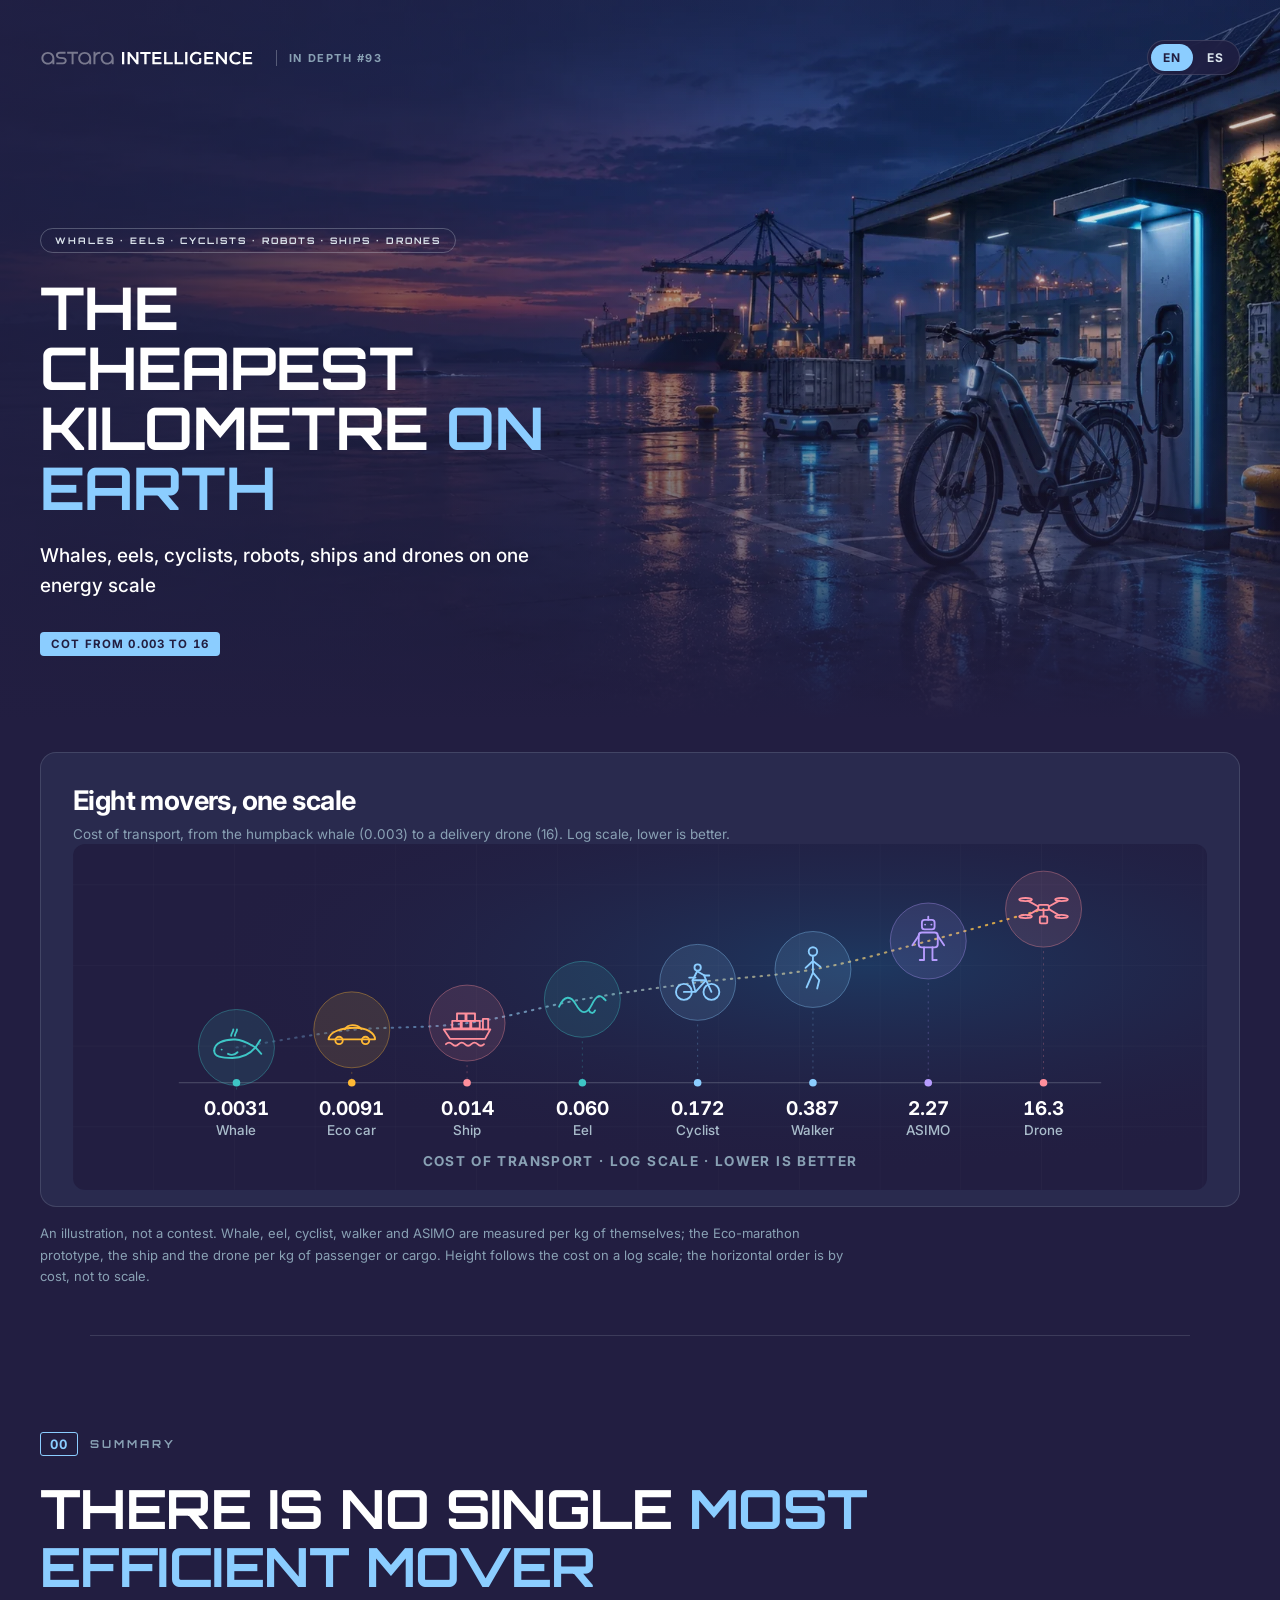
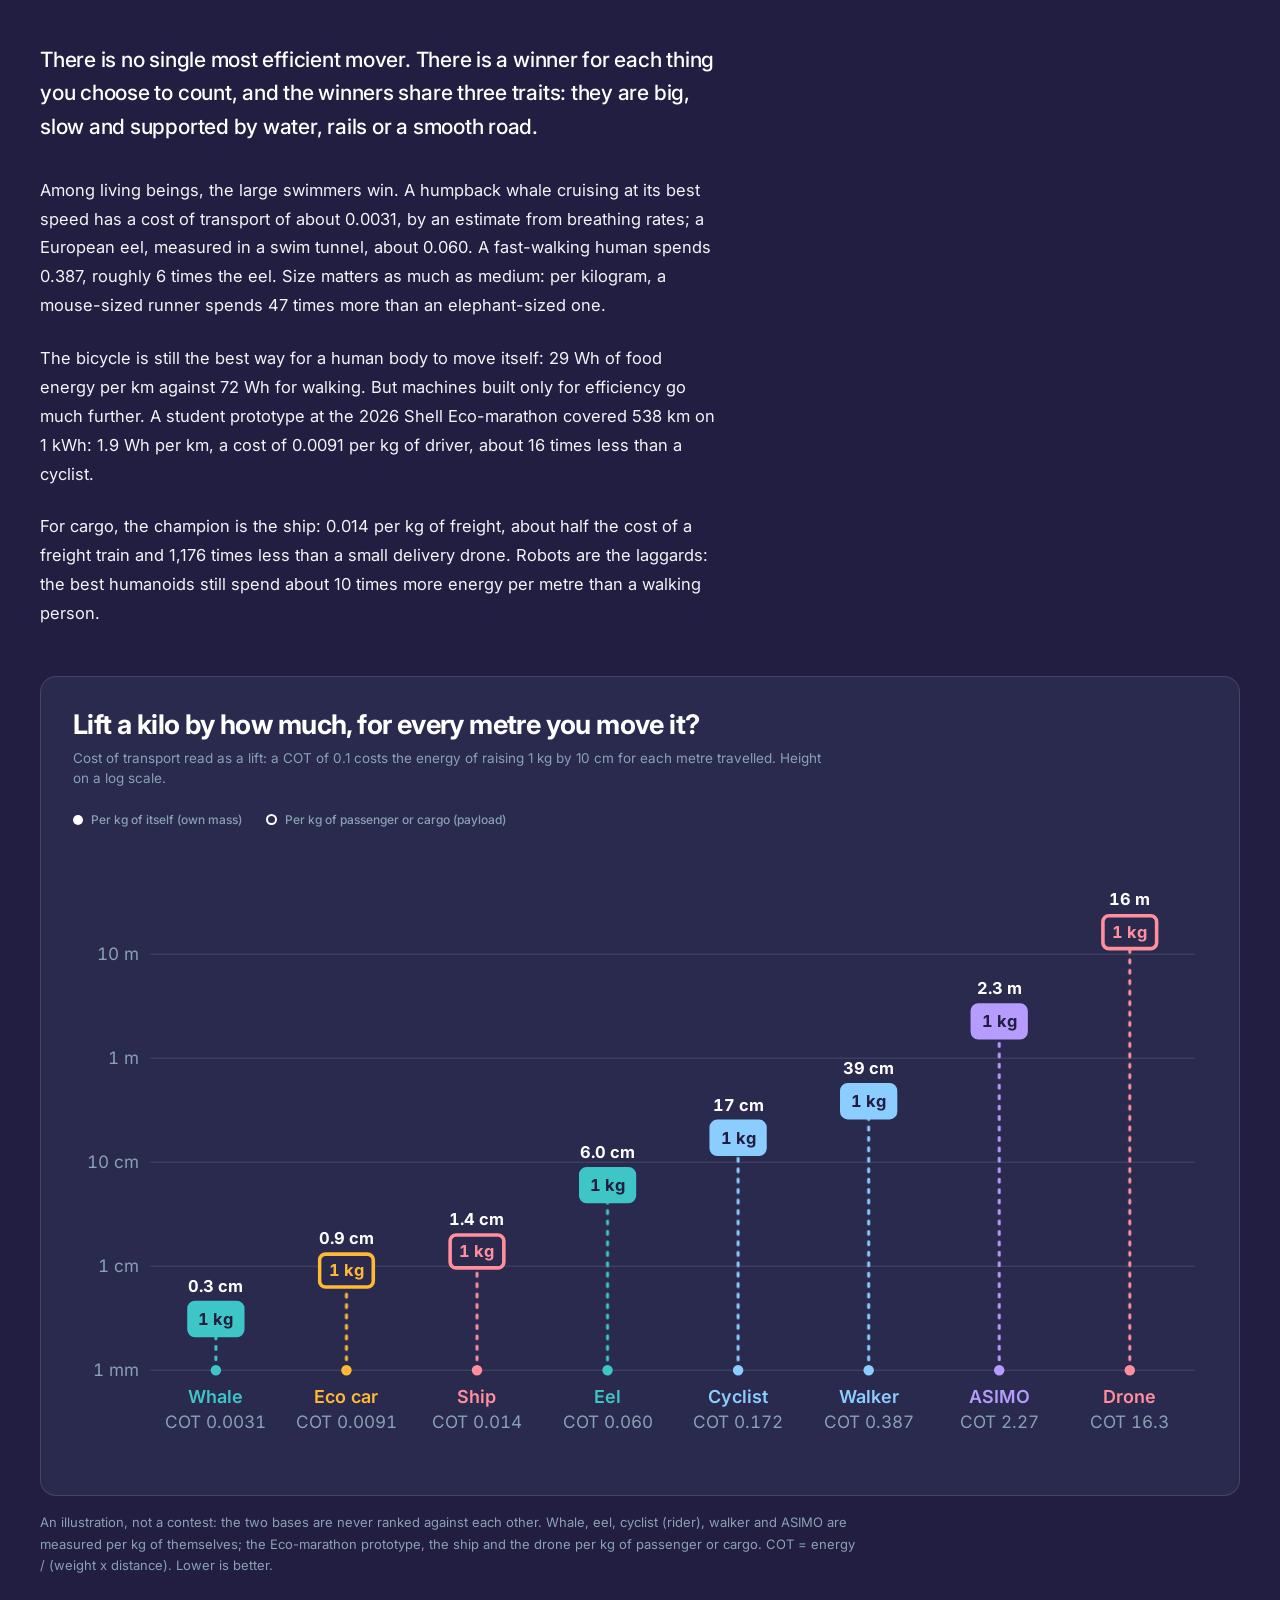
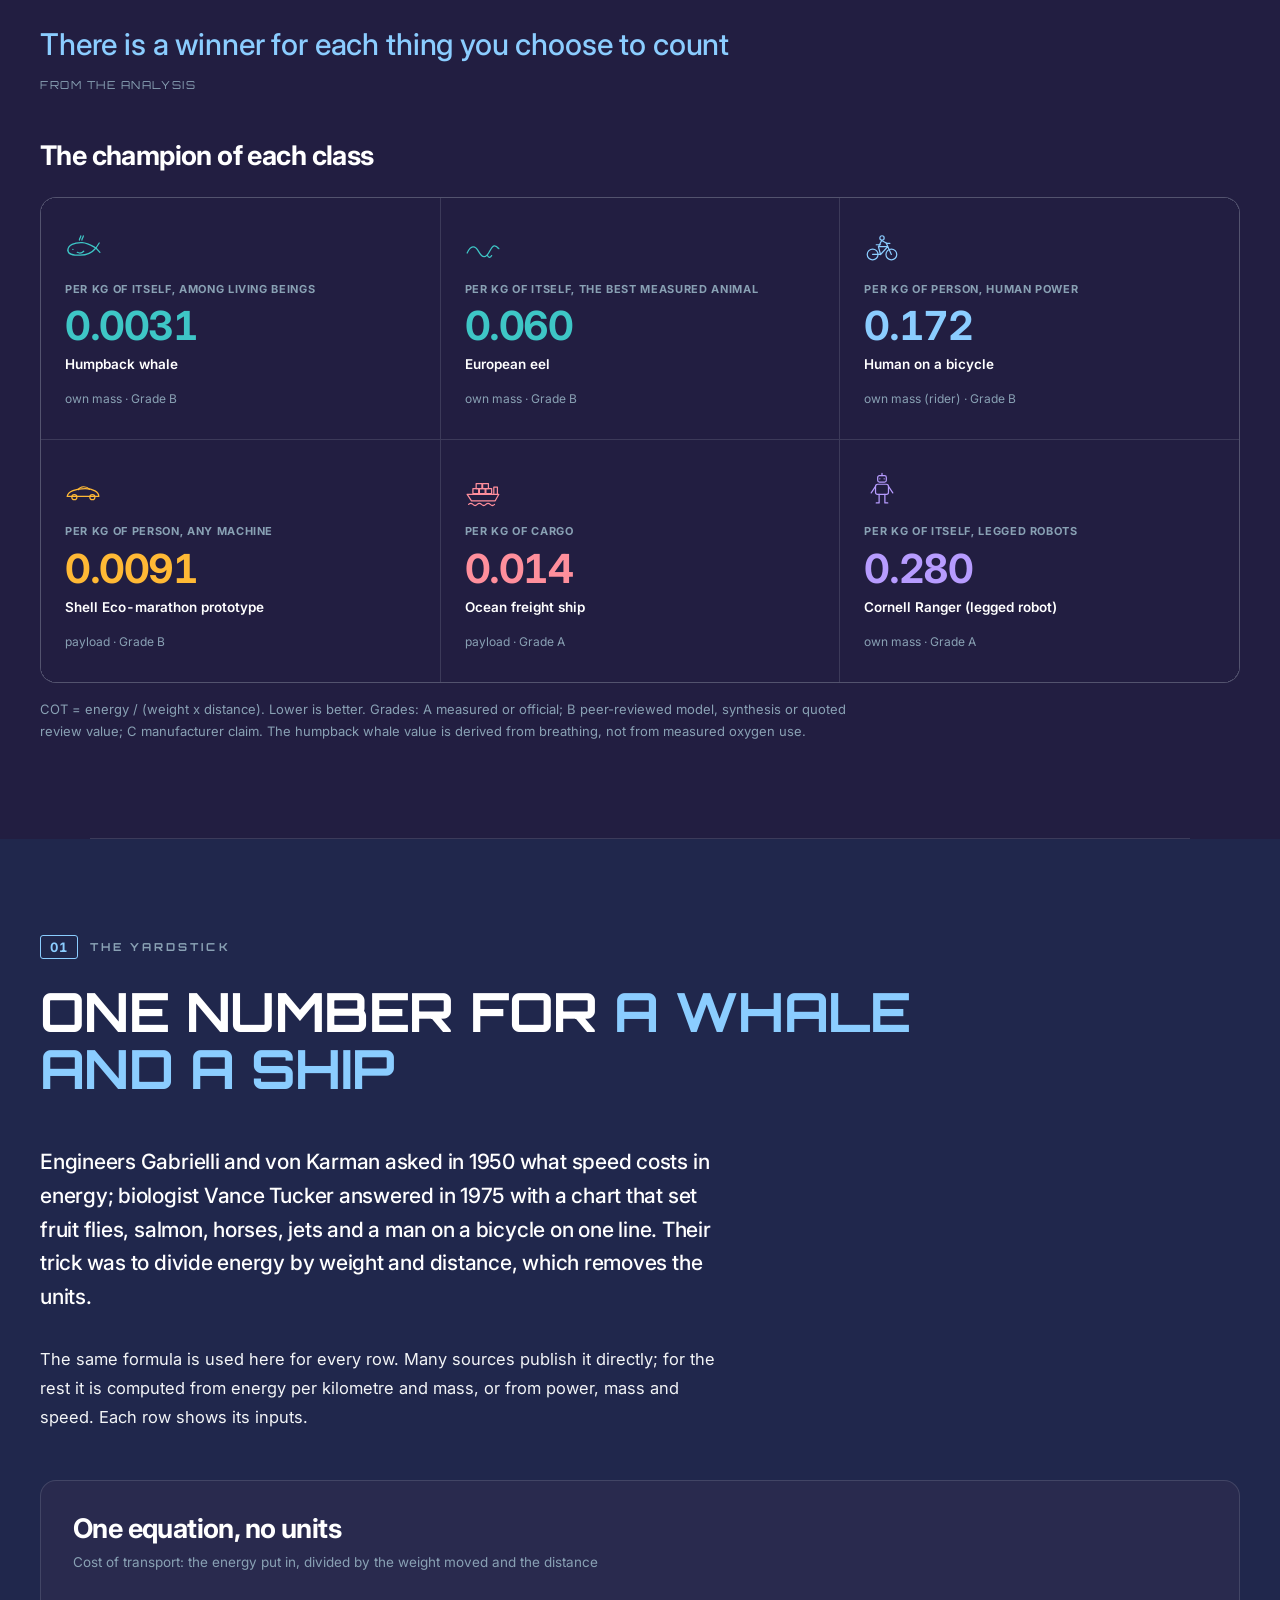
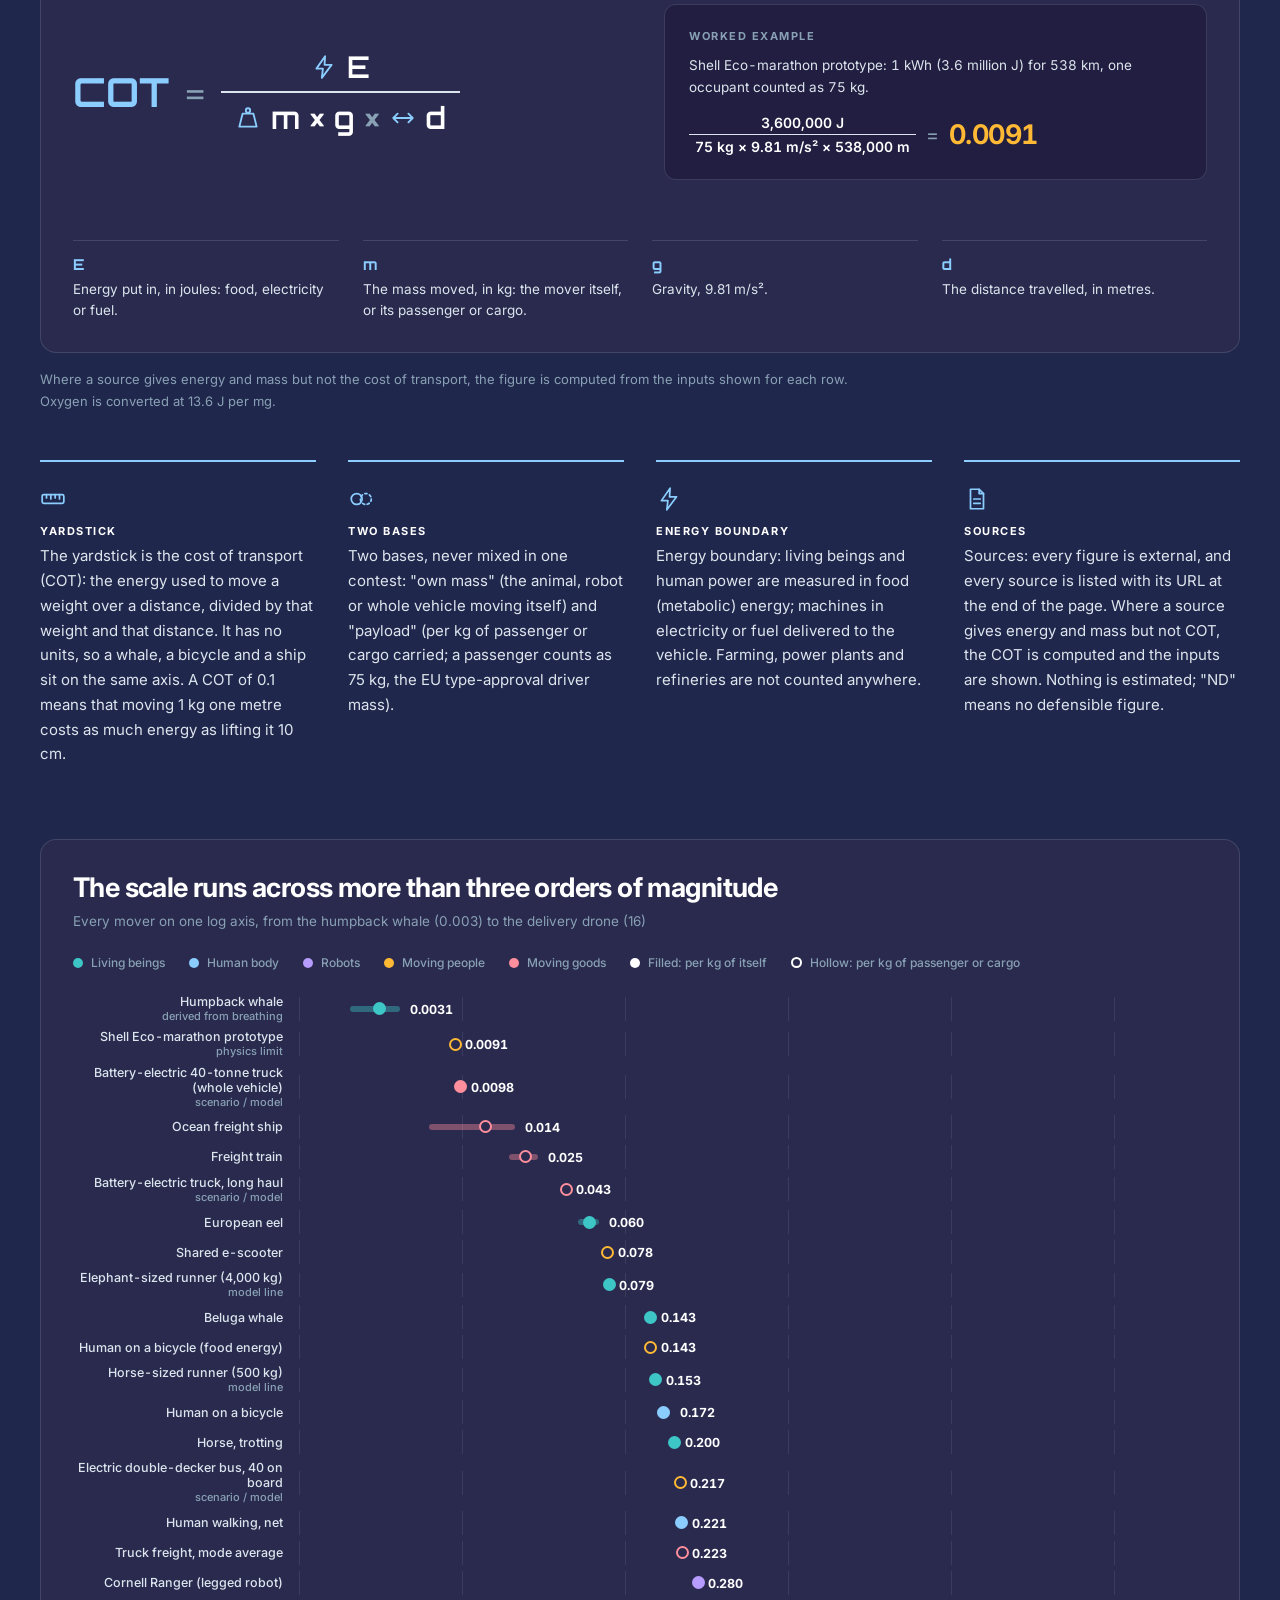
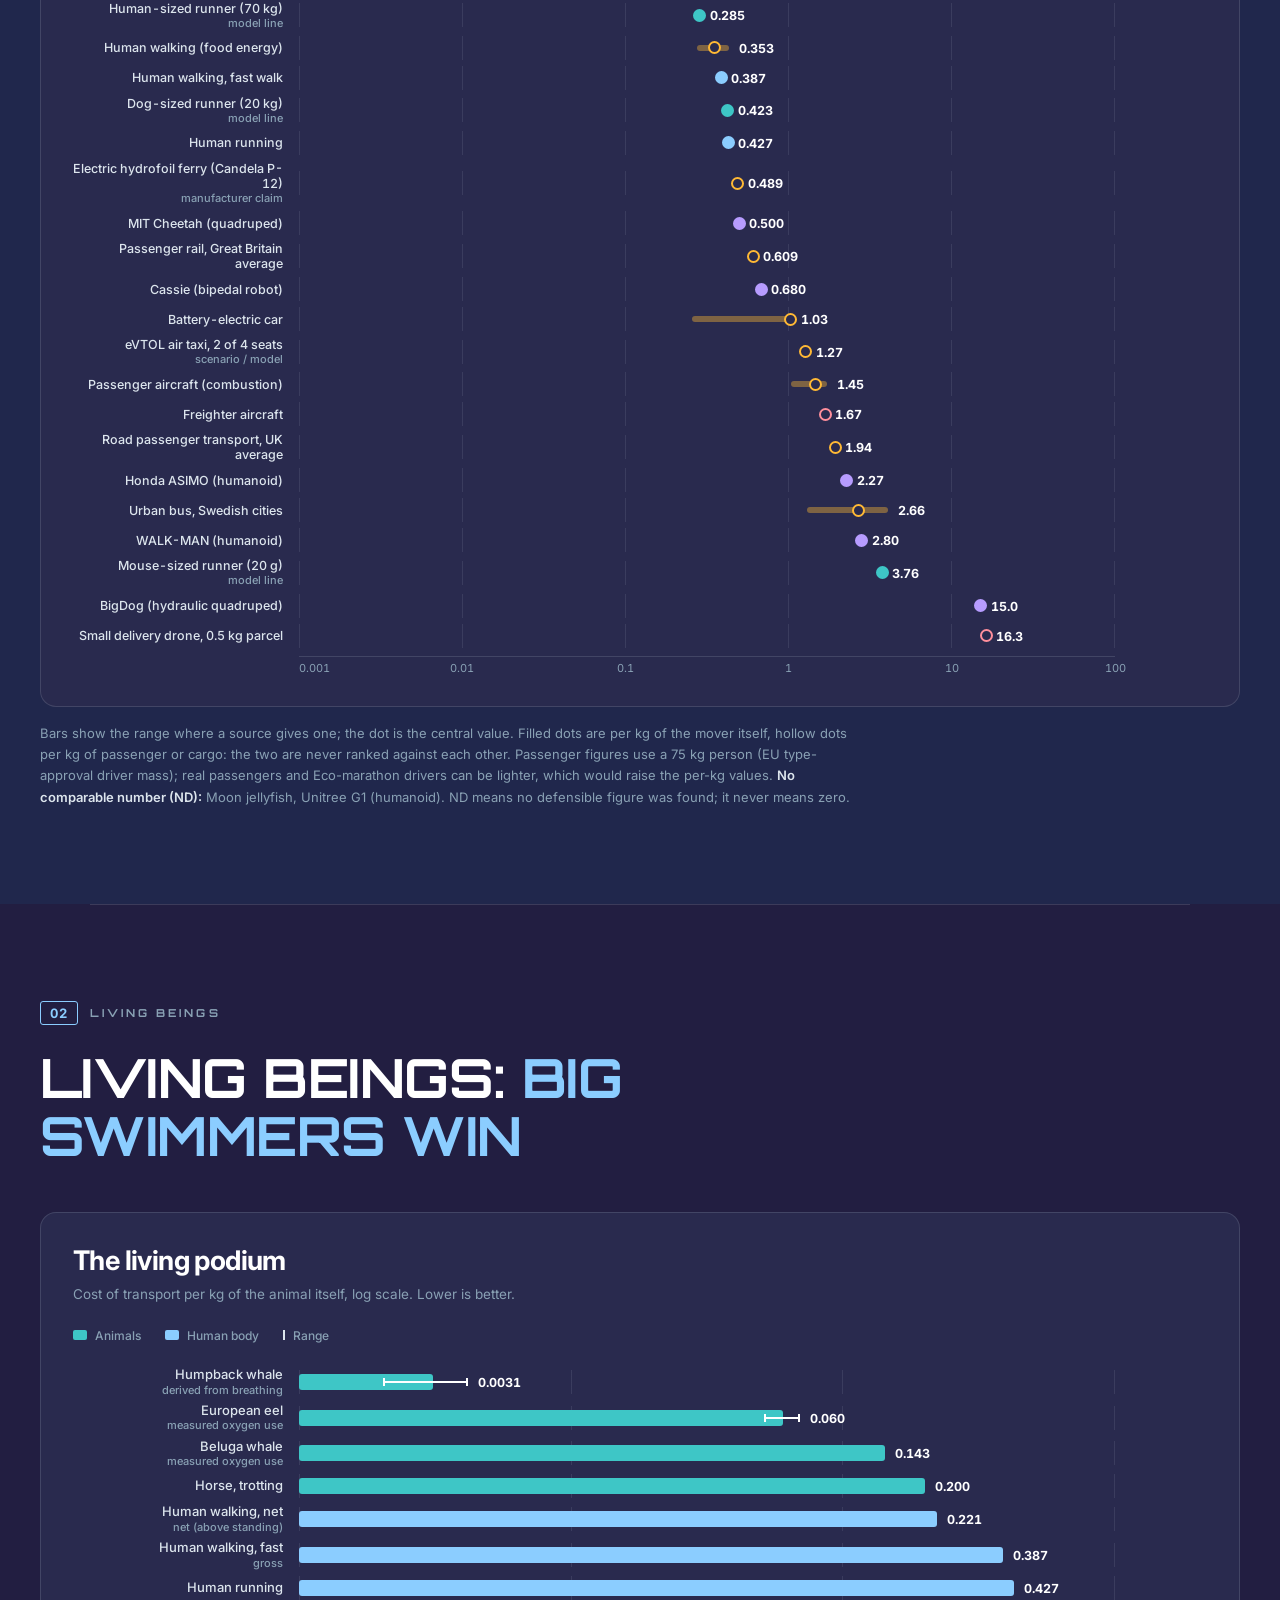
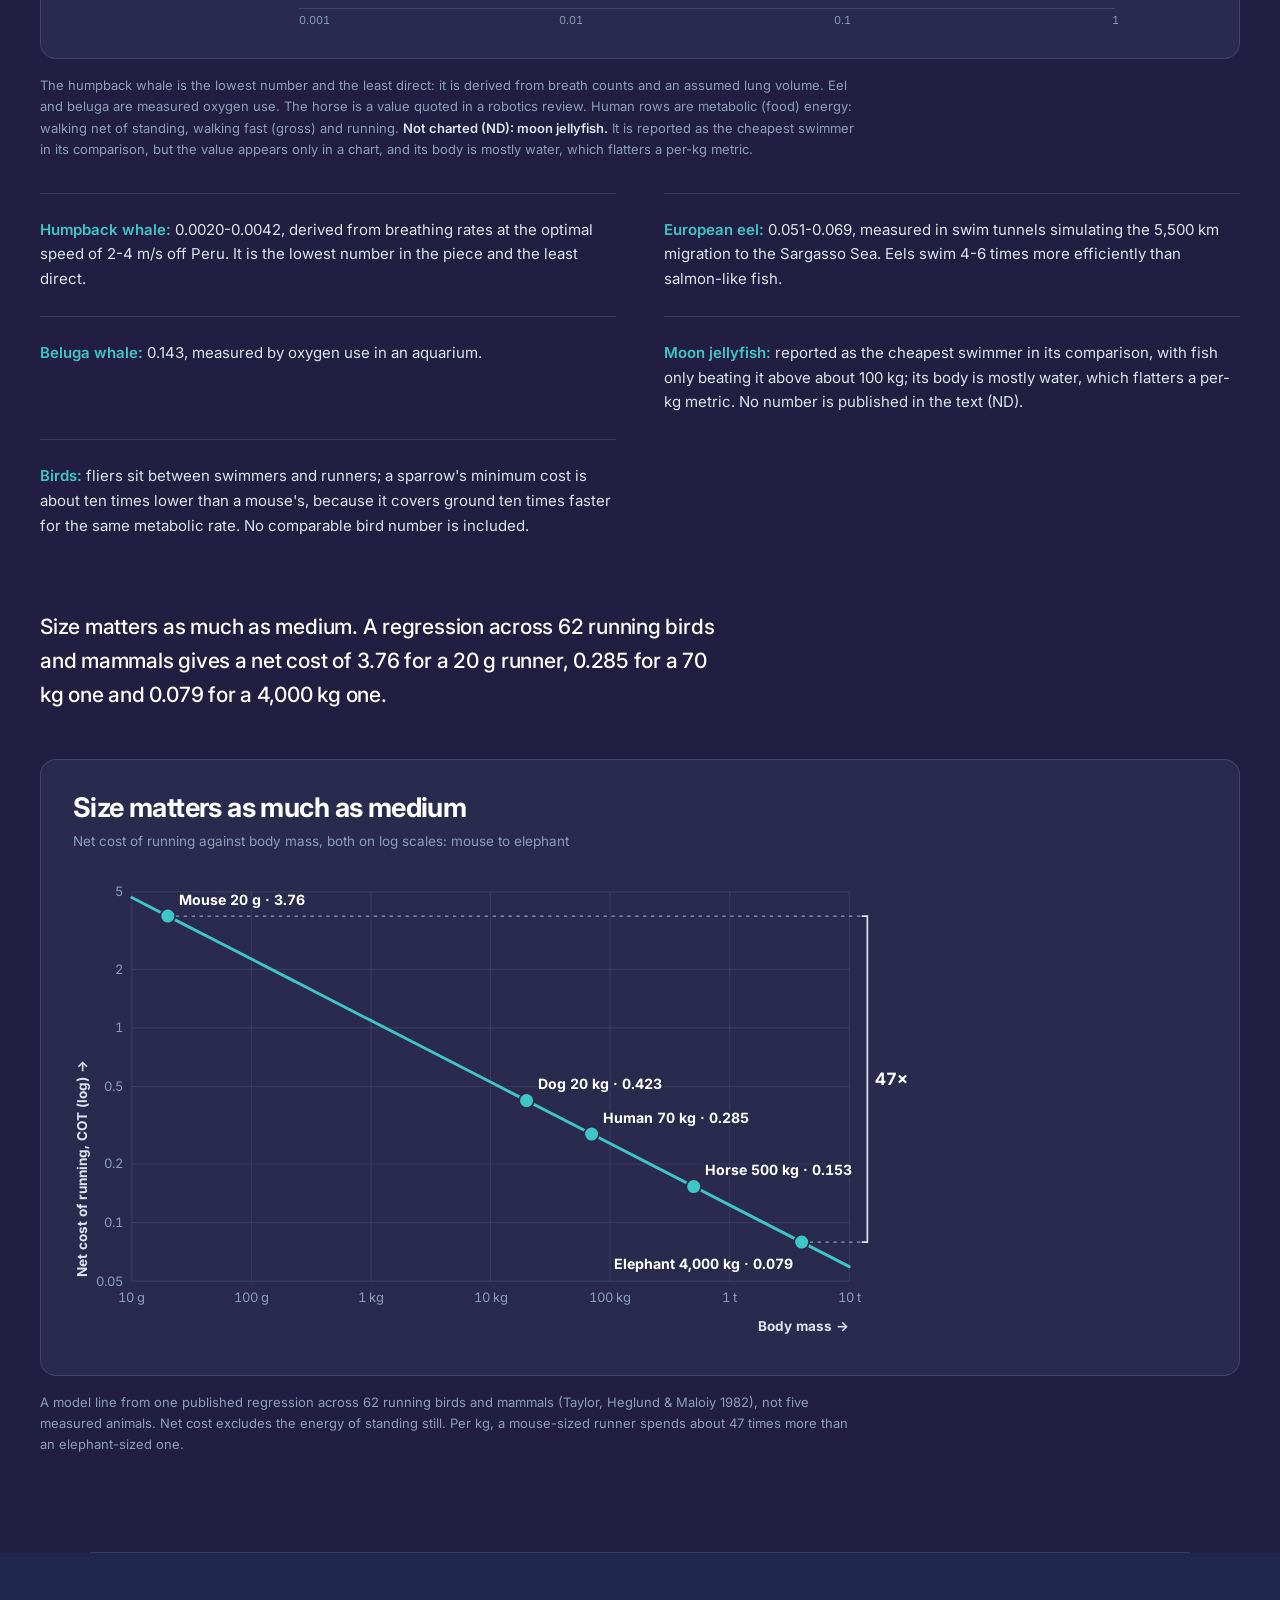
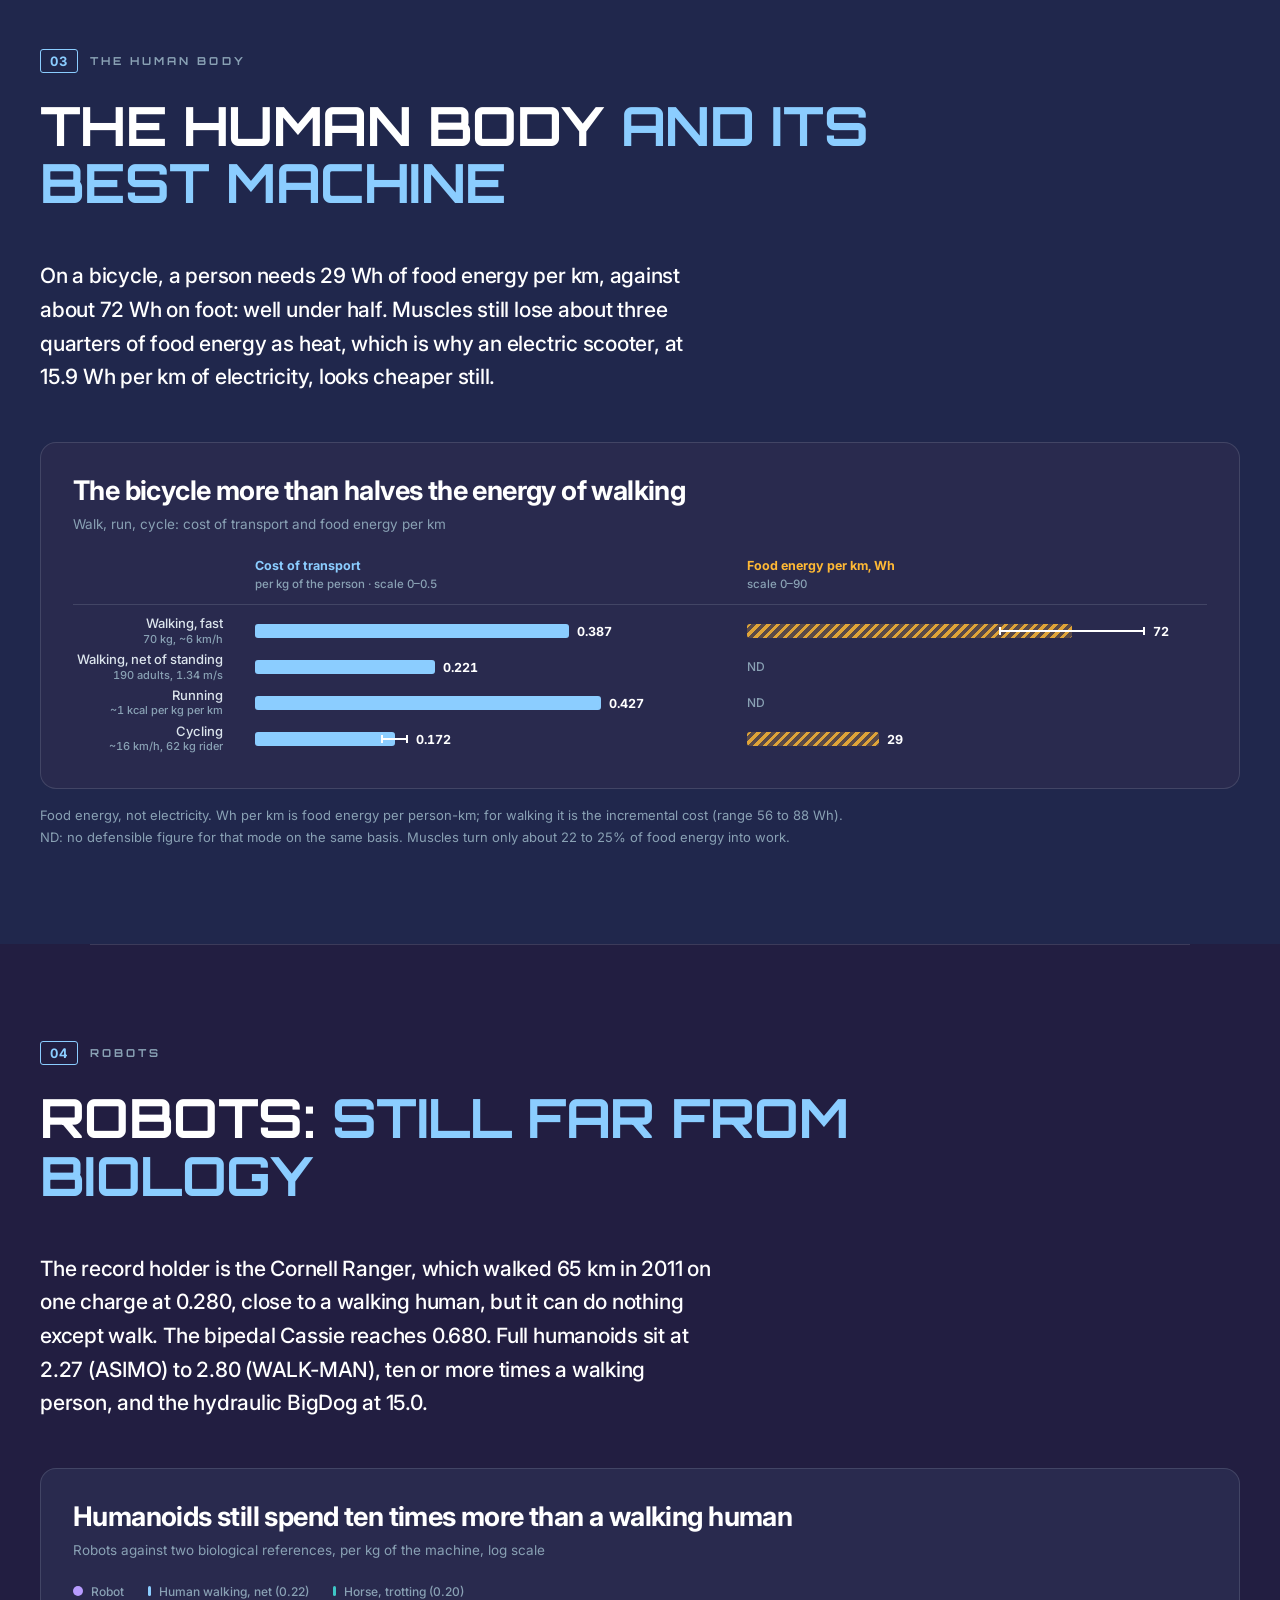
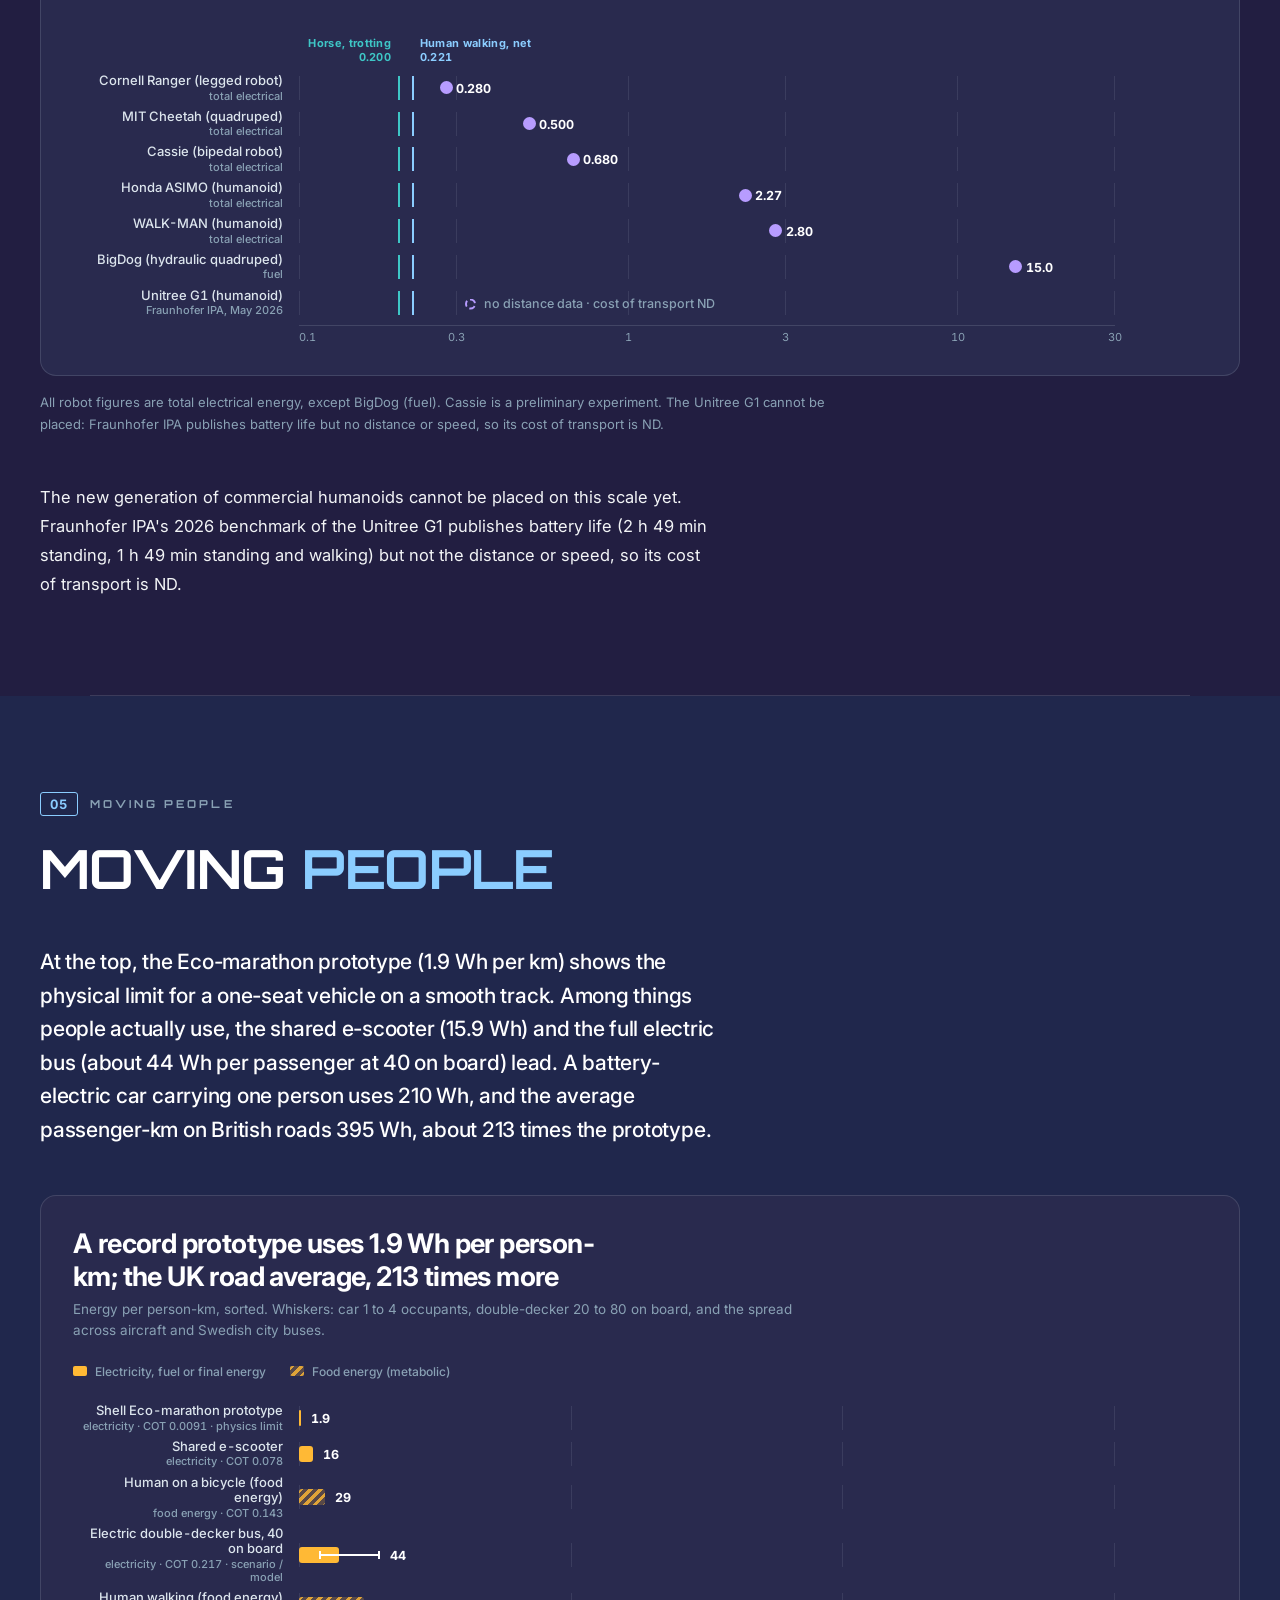
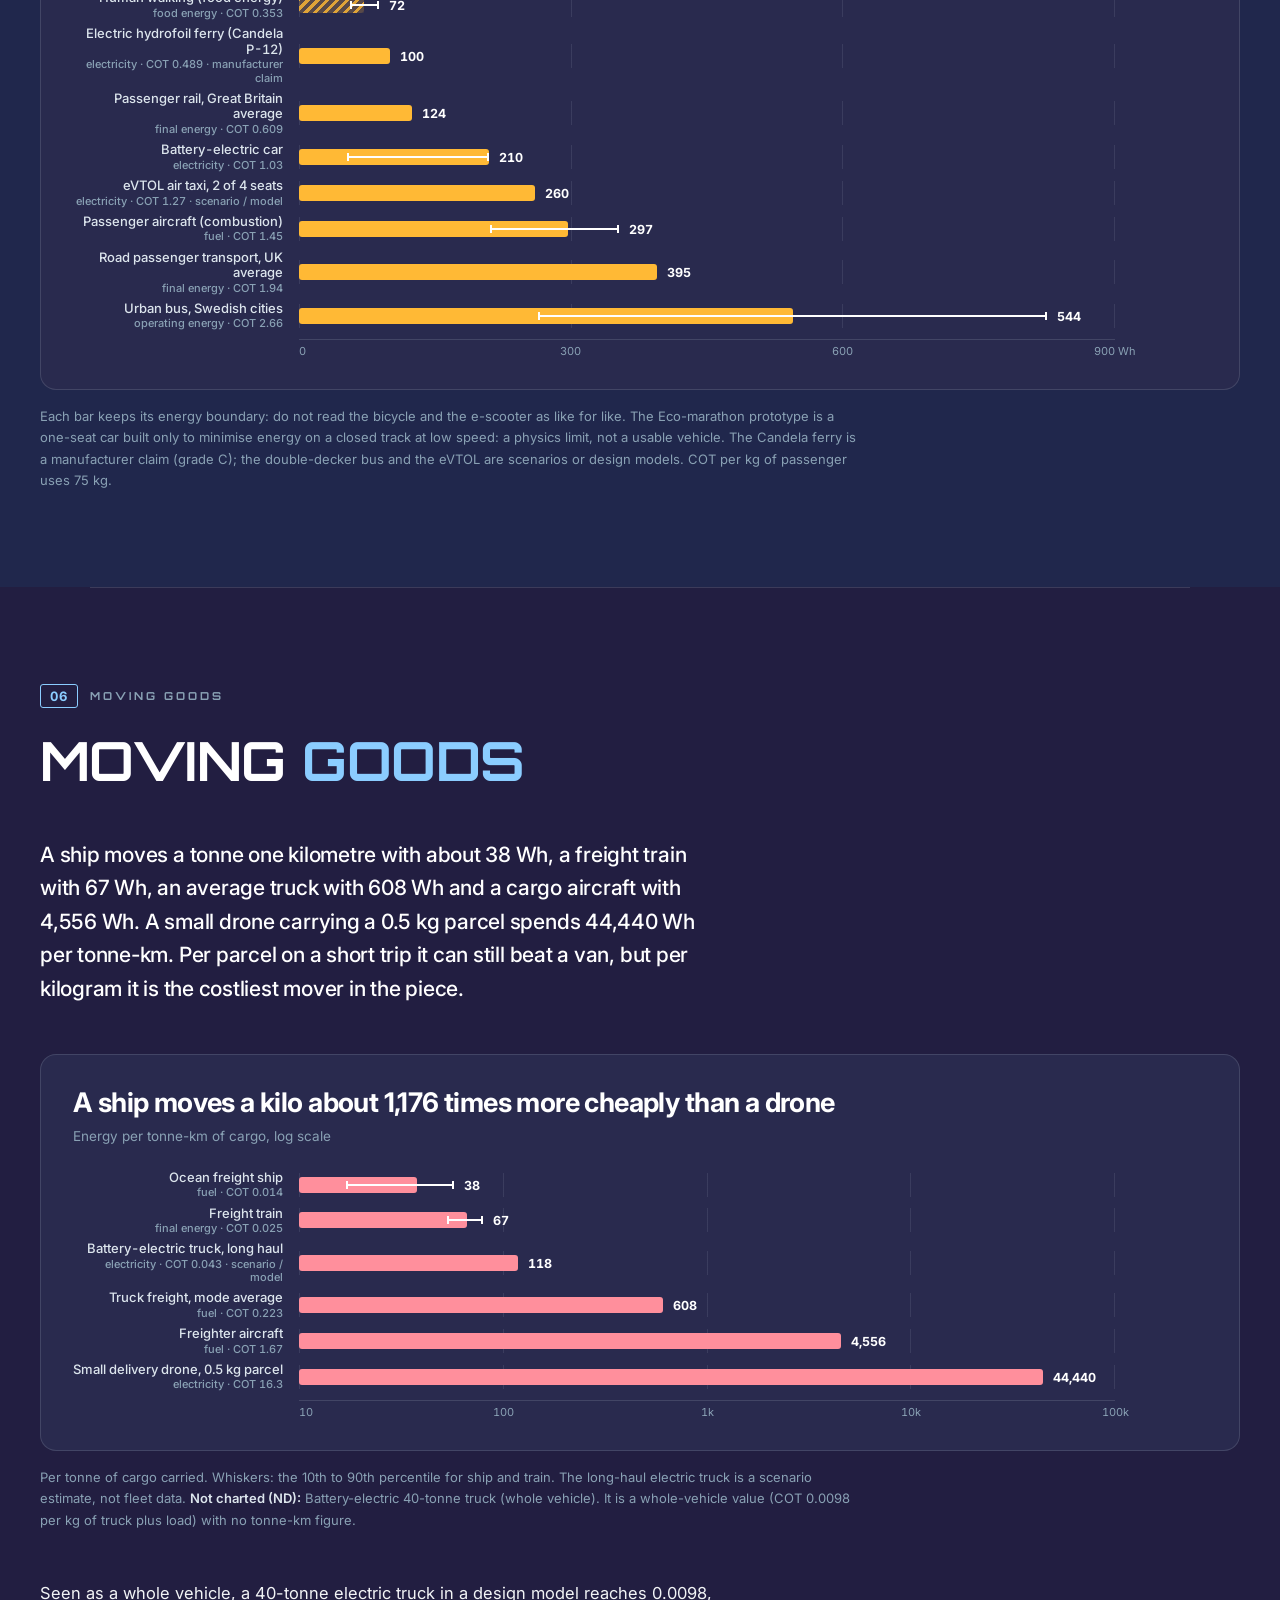
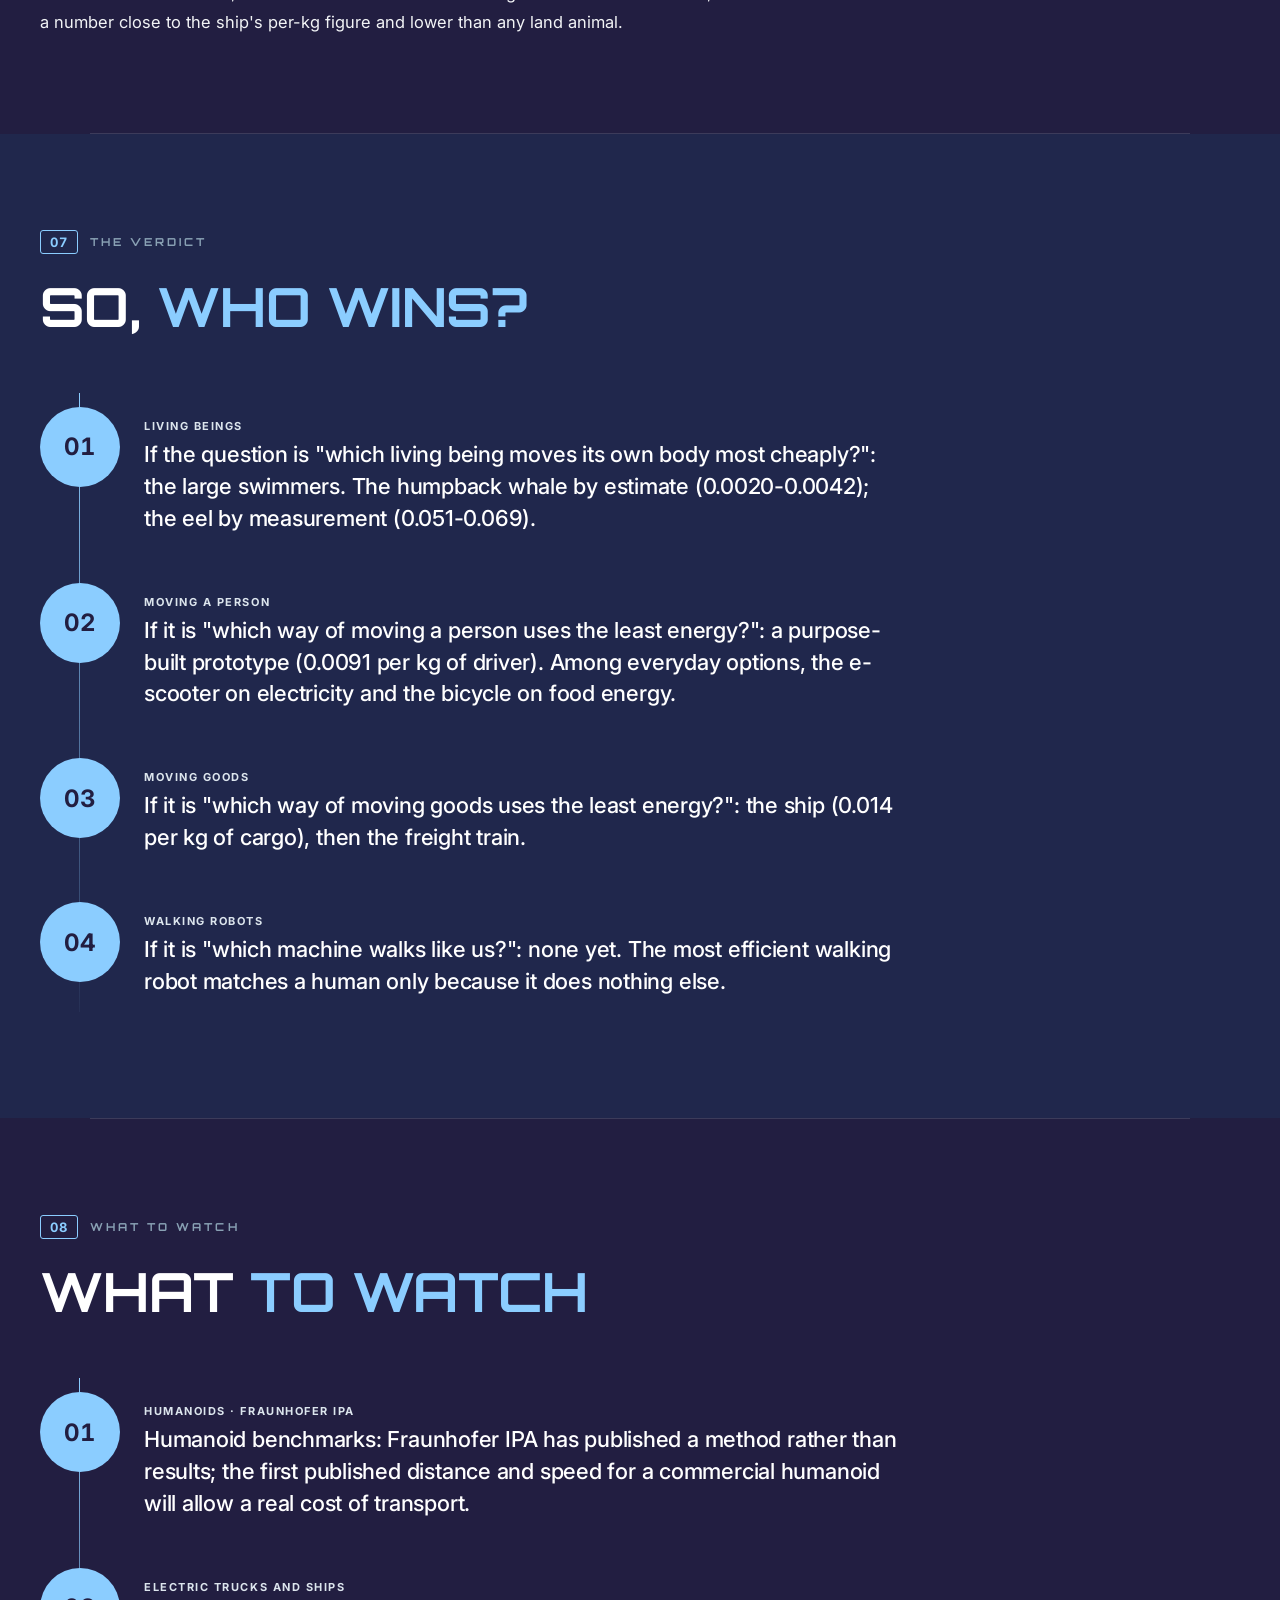
==== commit 9e079cb9: "Remove the 'Prepared 3 November 2026' line from the cover Co-Authored-By: Claude Sonnet 5.5 <noreply" ====
--- a/index.html
+++ b/index.html
@@ -588,7 +588,6 @@
     <h1 class="cover__title" data-i18n="cover.title">The cheapest<br>kilometre <span>on Earth</span></h1>
     <p class="cover__sub" data-i18n="doc.cover_sub">Whales, eels, cyclists, robots, ships and drones on one energy scale</p>
     <div class="cover__meta">
-      <span class="cover__date" data-i18n="cover.date">Prepared 3 November 2026</span>
       <span class="cover__tag" data-i18n="cover.tag">COT from 0.003 to 16</span>
     </div>
   </div>
@@ -875,7 +874,7 @@
 <script src="deploy/d3.v7.min.js"></script>
 <script>
 const DATA = {"champions":[{"cls":"Per kg of itself, among living beings","mover":"Humpback whale","detail":"Breeding ground, optimal speed 2-4 m/s","cot":0.003110134449582681,"basis":"own mass","boundary":"Metabolic, estimated from breathing rate","grade":"B"},{"cls":"Per kg of itself, the best measured animal","mover":"European eel","detail":"Silver eel, swim tunnel, optimum 0.74-1.02 body lengths/s","cot":0.06032641115977424,"basis":"own mass","boundary":"Metabolic, measured oxygen use","grade":"B"},{"cls":"Per kg of person, human power","mover":"Human on a bicycle","detail":"~16 km/h, 62.3 kg adult","cot":0.171881924489949,"basis":"own mass (rider)","boundary":"Metabolic (food energy)","grade":"B"},{"cls":"Per kg of person, any machine","mover":"Shell Eco-marathon prototype","detail":"CTU Green Gliders, 538 km per kWh, 2026","cot":0.009097839818390439,"basis":"payload","boundary":"Electricity at the vehicle","grade":"B"},{"cls":"Per kg of cargo","mover":"Ocean freight ship","detail":"Container, bulk and tanker average","cot":0.01386895626947021,"basis":"payload","boundary":"Fuel energy","grade":"A"},{"cls":"Per kg of itself, legged robots","mover":"Cornell Ranger (legged robot)","detail":"65 km in 30 h 49 min without recharge, 16 W","cot":0.28,"basis":"own mass","boundary":"Total electrical","grade":"A"}],"ladder":[{"id":"L01","mover":"Humpback whale","detail":"Breeding ground, optimal speed 2-4 m/s","basis":"own mass","boundary":"Metabolic, estimated from breathing rate","low":0.002039432425955857,"cot":0.003110134449582681,"high":0.004180836473209507,"grade":"B","note":"Indirect: derived from breath counts and assumed tidal volume, not measured oxygen use. Treat as order of magnitude.","group":"Living beings","inputs":"0.020-0.041 J/(kg*m) / g"},{"id":"V01","mover":"Shell Eco-marathon prototype","detail":"CTU Green Gliders, 538 km per kWh, 2026","basis":"payload","boundary":"Electricity at the vehicle","low":0.009097839818390439,"cot":0.009097839818390439,"high":0.009097839818390439,"grade":"B","note":"A one-seat competition car at low speed on a closed track. Competition rules allow lighter drivers, which would raise the per-kg figure.","group":"Moving people","inputs":"1 kWh / 538 km, 1 occupant at 75 kg"},{"id":"F04","mover":"Battery-electric 40-tonne truck (whole vehicle)","detail":"Design model, 1.068 kWh/km at 40 t gross","basis":"own mass","boundary":"Electricity at the vehicle","low":0.009801512239143847,"cot":0.009801512239143847,"high":0.009801512239143847,"grade":"B","note":"Whole-vehicle basis (truck plus load), not per kg of cargo.","group":"Moving goods","inputs":"1,068 Wh/km / (40,000 kg x g)"},{"id":"F01","mover":"Ocean freight ship","detail":"Container, bulk and tanker average","basis":"payload","boundary":"Fuel energy","low":0.006218637353224599,"cot":0.01386895626947021,"high":0.02121091300291129,"grade":"A","note":"The cheapest way to move a kilogram any distance.","group":"Moving goods","inputs":"0.136 MJ/tkm (10th-90th pct 0.061-0.208)"},{"id":"F02","mover":"Freight train","detail":"Mode average","basis":"payload","boundary":"Final energy","low":0.0194782112138192,"cot":0.02457352918682731,"high":0.02916225214522798,"grade":"A","note":null,"group":"Moving goods","inputs":"0.241 MJ/tkm (0.191-0.286)"},{"id":"F03","mover":"Battery-electric truck, long haul","detail":"Scenario estimate, >400 km","basis":"payload","boundary":"Electricity at the vehicle","low":0.04331754472730239,"cot":0.04331754472730239,"high":0.04331754472730239,"grade":"B","note":"Scenario, not fleet data.","group":"Moving goods","inputs":"0.118 kWh/tkm"},{"id":"L02","mover":"European eel","detail":"Silver eel, swim tunnel, optimum 0.74-1.02 body lengths/s","basis":"own mass","boundary":"Metabolic, measured oxygen use","low":0.05131211983704935,"cot":0.06032641115977424,"high":0.06934070248249913,"grade":"B","note":"Eels swim 4-6 times more efficiently than salmonids (van Ginneken et al. 2005). Thesis chapter; peer-reviewed version cited by the same group.","group":"Living beings","inputs":"37-50 mg O2/(kg*km) x 13.6 J/mg / 1000 / g"},{"id":"V02","mover":"Shared e-scooter","detail":"100 EU cities, active riding","basis":"payload","boundary":"Electricity at the vehicle","low":0.0778247413744755,"cot":0.0778247413744755,"high":0.0778247413744755,"grade":"A","note":"Excludes collection and charging logistics.","group":"Moving people","inputs":"15.9 Wh/km, 1 rider"},{"id":"L05","mover":"Elephant-sized runner (4,000 kg)","detail":"Allometric model for running birds and mammals","basis":"own mass","boundary":"Metabolic, net (above standing)","low":0.0793619161085524,"cot":0.0793619161085524,"high":0.0793619161085524,"grade":"B","note":"Published regression across 62 species; 90% of observed values within 25%. A model line, not a measurement of one animal.","group":"Living beings","inputs":"10.7 x M^-0.316 J/(kg*m), M = 4000 kg, / g"},{"id":"L03","mover":"Beluga whale","detail":"Aquarium, open-flow respirometry, total cost","basis":"own mass","boundary":"Metabolic, measured oxygen use","low":0.14276026981691,"cot":0.14276026981691,"high":0.14276026981691,"grade":"A","note":"Total (gross) cost of transport.","group":"Living beings","inputs":"1.4 +/- 0.1 J/(kg*m) / g"},{"id":"V03","mover":"Human on a bicycle (food energy)","detail":"~16 km/h","basis":"payload","boundary":"Metabolic (food energy)","low":0.1427765852763176,"cot":0.1427765852763176,"high":0.1427765852763176,"grade":"B","note":"Same data as H04, put on the 75 kg passenger basis.","group":"Moving people","inputs":"29.2 Wh/km at 75 kg convention"},{"id":"L06","mover":"Horse-sized runner (500 kg)","detail":"Allometric model for running birds and mammals","basis":"own mass","boundary":"Metabolic, net (above standing)","low":0.1531047204068567,"cot":0.1531047204068567,"high":0.1531047204068567,"grade":"B","note":"Published regression across 62 species; 90% of observed values within 25%. A model line, not a measurement of one animal.","group":"Living beings","inputs":"10.7 x M^-0.316 J/(kg*m), M = 500 kg, / g"},{"id":"H04","mover":"Human on a bicycle","detail":"~16 km/h, 62.3 kg adult","basis":"own mass (rider)","boundary":"Metabolic (food energy)","low":0.1555009937363646,"cot":0.171881924489949,"high":0.1882039310321896,"grade":"B","note":"Bicycle mass not included in the denominator. Muscles turn only ~22-25% of food energy into work.","group":"Human body","inputs":"0.095-0.115 MJ/km for a 62.3 kg rider"},{"id":"L04","mover":"Horse, trotting","detail":null,"basis":"own mass","boundary":"Metabolic","low":0.2,"cot":0.2,"high":0.2,"grade":"B","note":"Value quoted in a robotics review.","group":"Living beings","inputs":"Specific resistance 0.2 as reported"},{"id":"V05","mover":"Electric double-decker bus, 40 on board","detail":"Scenario on a real-world consumption of 1.77 kWh/km","basis":"payload","boundary":"Electricity at the vehicle","low":0.216587723636512,"cot":0.216587723636512,"high":0.216587723636512,"grade":"B","note":"Occupancy is a scenario (20 to 80 gives 22-89 Wh per person-km).","group":"Moving people","inputs":"1,770 Wh/km / 40 passengers"},{"id":"H02","mover":"Human walking, net","detail":"190 adults, treadmill 1.34 m/s","basis":"own mass","boundary":"Metabolic, net (above standing)","low":0.2212784182162104,"cot":0.2212784182162104,"high":0.2212784182162104,"grade":"A","note":"Net cost excludes the energy of standing still.","group":"Human body","inputs":"2.17 J/(kg*m) / g"},{"id":"F05","mover":"Truck freight, mode average","detail":"Historical observations","basis":"payload","boundary":"Fuel energy","low":0.2233056140476106,"cot":0.2233056140476106,"high":0.2233056140476106,"grade":"A","note":null,"group":"Moving goods","inputs":"2.19 MJ/tkm"},{"id":"B01","mover":"Cornell Ranger (legged robot)","detail":"65 km in 30 h 49 min without recharge, 16 W","basis":"own mass","boundary":"Total electrical","low":0.28,"cot":0.28,"high":0.28,"grade":"A","note":"World record for a legged robot (2011). Walks, but cannot carry or work.","group":"Robots","inputs":"Reported 0.28 J/(N*m)"},{"id":"L07","mover":"Human-sized runner (70 kg)","detail":"Allometric model for running birds and mammals","basis":"own mass","boundary":"Metabolic, net (above standing)","low":0.2849785165732872,"cot":0.2849785165732872,"high":0.2849785165732872,"grade":"B","note":"Published regression across 62 species; 90% of observed values within 25%. A model line, not a measurement of one animal.","group":"Living beings","inputs":"10.7 x M^-0.316 J/(kg*m), M = 70 kg, / g"},{"id":"V04","mover":"Human walking (food energy)","detail":"Incremental food energy","basis":"payload","boundary":"Metabolic (food energy)","low":0.2731207904840083,"cot":0.3529033869874014,"high":0.4321965197085651,"grade":"B","note":null,"group":"Moving people","inputs":"48-76 kcal/km"},{"id":"H01","mover":"Human walking, fast walk","detail":"70 kg at just over 6 km/h, ~450 W metabolic","basis":"own mass","boundary":"Metabolic, gross","low":0.3868712564459588,"cot":0.3868712564459588,"high":0.3868712564459588,"grade":"B","note":"Speed of minimum cost for walking, per Tucker 1975 as reviewed.","group":"Human body","inputs":"450 W / (70 kg x g x 1.69 m/s)"},{"id":"L08","mover":"Dog-sized runner (20 kg)","detail":"Allometric model for running birds and mammals","basis":"own mass","boundary":"Metabolic, net (above standing)","low":0.4233871018771317,"cot":0.4233871018771317,"high":0.4233871018771317,"grade":"B","note":"Published regression across 62 species; 90% of observed values within 25%. A model line, not a measurement of one animal.","group":"Living beings","inputs":"10.7 x M^-0.316 J/(kg*m), M = 20 kg, / g"},{"id":"H03","mover":"Human running","detail":"Textbook value, ~1 kcal per kg per km","basis":"own mass","boundary":"Metabolic","low":0.4266492635099652,"cot":0.4266492635099652,"high":0.4266492635099652,"grade":"B","note":"Nearly independent of speed.","group":"Human body","inputs":"1 kcal/(kg*km) = 4.184 J/(kg*m), / g"},{"id":"V06","mover":"Electric hydrofoil ferry (Candela P-12)","detail":"Manufacturer figure","basis":"payload","boundary":"Electricity at the vessel","low":0.4894637822294056,"cot":0.4894637822294056,"high":0.4894637822294056,"grade":"C","note":"Not independently verified.","group":"Moving people","inputs":"100 Wh per person-km"},{"id":"B03","mover":"MIT Cheetah (quadruped)","detail":"Electrical energy recycling","basis":"own mass","boundary":"Total electrical","low":0.5,"cot":0.5,"high":0.5,"grade":"B","note":null,"group":"Robots","inputs":"Reported SR 0.5"},{"id":"V07","mover":"Passenger rail, Great Britain average","detail":"National aggregate 2025","basis":"payload","boundary":"Final energy","low":0.6088929450933805,"cot":0.6088929450933805,"high":0.6088929450933805,"grade":"A","note":"Real occupancy built in.","group":"Moving people","inputs":"10.7 ktoe per billion pkm"},{"id":"B02","mover":"Cassie (bipedal robot)","detail":"30 kg, 1.0 m/s, 200 W","basis":"own mass","boundary":"Total electrical","low":0.6798108086519522,"cot":0.6798108086519522,"high":0.6798108086519522,"grade":"B","note":"Preliminary experiments.","group":"Robots","inputs":"200 W / (30 kg x g x 1 m/s)"},{"id":"V08","mover":"Battery-electric car","detail":"342 models in Europe; 1 to 4 occupants","basis":"payload","boundary":"Electricity at the vehicle","low":0.256968485670438,"cot":1.027873942681752,"high":1.027873942681752,"grade":"A","note":"Range: 4 occupants (52.5) to 1 occupant (210).","group":"Moving people","inputs":"210 Wh/km (170-250) / occupants"},{"id":"V09","mover":"eVTOL air taxi, 2 of 4 seats","detail":"Design model, 100 km mission","basis":"payload","boundary":"Electricity at the aircraft","low":1.272605833796455,"cot":1.272605833796455,"high":1.272605833796455,"grade":"B","note":"Modelled, not fleet data.","group":"Moving people","inputs":"520 Wh/km / 2 passengers"},{"id":"V10","mover":"Passenger aircraft (combustion)","detail":"Representative aircraft, cross-mode synthesis","basis":"payload","boundary":"Fuel energy","low":1.032768580504046,"cot":1.453707433221335,"high":1.727807151269802,"grade":"B","note":"Small sample (n=5).","group":"Moving people","inputs":"211-353 Wh per person-km"},{"id":"F06","mover":"Freighter aircraft","detail":"Mode average","basis":"payload","boundary":"Fuel energy","low":1.67235090474321,"cot":1.67235090474321,"high":1.67235090474321,"grade":"A","note":null,"group":"Moving goods","inputs":"16.4 MJ/tkm"},{"id":"V11","mover":"Road passenger transport, UK average","detail":"All cars, buses, motorcycles; 2024","basis":"payload","boundary":"Final energy","low":1.93533979493507,"cot":1.93533979493507,"high":1.93533979493507,"grade":"A","note":"Mostly combustion cars at real occupancy.","group":"Moving people","inputs":"34.0 ktoe per billion pkm"},{"id":"B04","mover":"Honda ASIMO (humanoid)","detail":"54 kg, 1.5 m/s, 1.8 kW","basis":"own mass","boundary":"Total electrical","low":2.266036028839841,"cot":2.266036028839841,"high":2.266036028839841,"grade":"B","note":"The review rounds it to 2.","group":"Robots","inputs":"1,800 W / (54 kg x g x 1.5 m/s)"},{"id":"V12","mover":"Urban bus, Swedish cities","detail":"Fleet mix varies","basis":"payload","boundary":"Operating energy","low":1.291694921303401,"cot":2.664640830456884,"high":4.038076203392596,"grade":"B","note":null,"group":"Moving people","inputs":"0.95-2.97 MJ per pkm"},{"id":"B05","mover":"WALK-MAN (humanoid)","detail":"Slow walk 0.2 m/s, total consumption","basis":"own mass","boundary":"Total electrical","low":2.8,"cot":2.8,"high":2.8,"grade":"B","note":"14 times human walking.","group":"Robots","inputs":"Reported SR 2.8"},{"id":"L09","mover":"Mouse-sized runner (20 g)","detail":"Allometric model for running birds and mammals","basis":"own mass","boundary":"Metabolic, net (above standing)","low":3.75610412849626,"cot":3.75610412849626,"high":3.75610412849626,"grade":"B","note":"Published regression across 62 species; 90% of observed values within 25%. A model line, not a measurement of one animal.","group":"Living beings","inputs":"10.7 x M^-0.316 J/(kg*m), M = 0.02 kg, / g"},{"id":"B06","mover":"BigDog (hydraulic quadruped)","detail":"110 kg, 15 l of fuel for 20 km","basis":"own mass","boundary":"Fuel","low":15,"cot":15,"high":15,"grade":"B","note":null,"group":"Robots","inputs":"Reported SR 15"},{"id":"F07","mover":"Small delivery drone, 0.5 kg parcel","detail":"188 test flights plus mission model","basis":"payload","boundary":"Electricity at the drone","low":16.31382786170609,"cot":16.31382786170609,"high":16.31382786170609,"grade":"A","note":"Per kg of parcel the drone is the costliest mover in the set; per parcel it can still beat a van on short trips.","group":"Moving goods","inputs":"22.2 Wh/km / 0.5 kg"}],"ladder_nd":["Moon jellyfish","Unitree G1 (humanoid)"],"size":[{"kg":0.01,"cot":4.675877254977594,"label":null},{"kg":0.02,"cot":3.75610412849626,"label":"Mouse"},{"kg":0.1,"cot":2.258723665274498,"label":null},{"kg":1,"cot":1.091096347886383,"label":null},{"kg":10,"cot":0.5270636947199673,"label":null},{"kg":20,"cot":0.4233871018771317,"label":"Dog"},{"kg":70,"cot":0.2849785165732872,"label":"Human"},{"kg":100,"cot":0.2546027569700839,"label":null},{"kg":500,"cot":0.1531047204068567,"label":"Horse"},{"kg":1000,"cot":0.1229881027779921,"label":null},{"kg":4000,"cot":0.0793619161085524,"label":"Elephant"},{"kg":10000,"cot":0.05941048559308129,"label":null}],"size_ratio":47.32879840449676,"living":[{"id":"L01","mover":"Humpback whale","detail":"Breeding ground, optimal speed 2-4 m/s","basis":"own mass","boundary":"Metabolic, estimated from breathing rate","low":0.002039432425955857,"cot":0.003110134449582681,"high":0.004180836473209507,"grade":"B","note":"Indirect: derived from breath counts and assumed tidal volume, not measured oxygen use. Treat as order of magnitude.","group":"Living beings","inputs":"0.020-0.041 J/(kg*m) / g"},{"id":"L02","mover":"European eel","detail":"Silver eel, swim tunnel, optimum 0.74-1.02 body lengths/s","basis":"own mass","boundary":"Metabolic, measured oxygen use","low":0.05131211983704935,"cot":0.06032641115977424,"high":0.06934070248249913,"grade":"B","note":"Eels swim 4-6 times more efficiently than salmonids (van Ginneken et al. 2005). Thesis chapter; peer-reviewed version cited by the same group.","group":"Living beings","inputs":"37-50 mg O2/(kg*km) x 13.6 J/mg / 1000 / g"},{"id":"L05","mover":"Elephant-sized runner (4,000 kg)","detail":"Allometric model for running birds and mammals","basis":"own mass","boundary":"Metabolic, net (above standing)","low":0.0793619161085524,"cot":0.0793619161085524,"high":0.0793619161085524,"grade":"B","note":"Published regression across 62 species; 90% of observed values within 25%. A model line, not a measurement of one animal.","group":"Living beings","inputs":"10.7 x M^-0.316 J/(kg*m), M = 4000 kg, / g"},{"id":"L03","mover":"Beluga whale","detail":"Aquarium, open-flow respirometry, total cost","basis":"own mass","boundary":"Metabolic, measured oxygen use","low":0.14276026981691,"cot":0.14276026981691,"high":0.14276026981691,"grade":"A","note":"Total (gross) cost of transport.","group":"Living beings","inputs":"1.4 +/- 0.1 J/(kg*m) / g"},{"id":"L06","mover":"Horse-sized runner (500 kg)","detail":"Allometric model for running birds and mammals","basis":"own mass","boundary":"Metabolic, net (above standing)","low":0.1531047204068567,"cot":0.1531047204068567,"high":0.1531047204068567,"grade":"B","note":"Published regression across 62 species; 90% of observed values within 25%. A model line, not a measurement of one animal.","group":"Living beings","inputs":"10.7 x M^-0.316 J/(kg*m), M = 500 kg, / g"},{"id":"L04","mover":"Horse, trotting","detail":null,"basis":"own mass","boundary":"Metabolic","low":0.2,"cot":0.2,"high":0.2,"grade":"B","note":"Value quoted in a robotics review.","group":"Living beings","inputs":"Specific resistance 0.2 as reported"},{"id":"L07","mover":"Human-sized runner (70 kg)","detail":"Allometric model for running birds and mammals","basis":"own mass","boundary":"Metabolic, net (above standing)","low":0.2849785165732872,"cot":0.2849785165732872,"high":0.2849785165732872,"grade":"B","note":"Published regression across 62 species; 90% of observed values within 25%. A model line, not a measurement of one animal.","group":"Living beings","inputs":"10.7 x M^-0.316 J/(kg*m), M = 70 kg, / g"},{"id":"L08","mover":"Dog-sized runner (20 kg)","detail":"Allometric model for running birds and mammals","basis":"own mass","boundary":"Metabolic, net (above standing)","low":0.4233871018771317,"cot":0.4233871018771317,"high":0.4233871018771317,"grade":"B","note":"Published regression across 62 species; 90% of observed values within 25%. A model line, not a measurement of one animal.","group":"Living beings","inputs":"10.7 x M^-0.316 J/(kg*m), M = 20 kg, / g"},{"id":"L09","mover":"Mouse-sized runner (20 g)","detail":"Allometric model for running birds and mammals","basis":"own mass","boundary":"Metabolic, net (above standing)","low":3.75610412849626,"cot":3.75610412849626,"high":3.75610412849626,"grade":"B","note":"Published regression across 62 species; 90% of observed values within 25%. A model line, not a measurement of one animal.","group":"Living beings","inputs":"10.7 x M^-0.316 J/(kg*m), M = 0.02 kg, / g"},{"id":"L10","mover":"Moon jellyfish","detail":"Aurelia aurita","basis":"own mass","boundary":"Metabolic, net, per wet mass","low":null,"cot":null,"high":null,"grade":"A","note":"Lowest net cost of transport of the animals compared; fish beat it only above ~100 kg. Wet mass is ~96% water. No number extractable from the text: ND.","group":"Living beings","inputs":"Reported only as a chart"}],"human":[{"id":"H04","mover":"Human on a bicycle","detail":"~16 km/h, 62.3 kg adult","basis":"own mass (rider)","boundary":"Metabolic (food energy)","low":0.1555009937363646,"cot":0.171881924489949,"high":0.1882039310321896,"grade":"B","note":"Bicycle mass not included in the denominator. Muscles turn only ~22-25% of food energy into work.","group":"Human body","inputs":"0.095-0.115 MJ/km for a 62.3 kg rider","practical":29.2},{"id":"H02","mover":"Human walking, net","detail":"190 adults, treadmill 1.34 m/s","basis":"own mass","boundary":"Metabolic, net (above standing)","low":0.2212784182162104,"cot":0.2212784182162104,"high":0.2212784182162104,"grade":"A","note":"Net cost excludes the energy of standing still.","group":"Human body","inputs":"2.17 J/(kg*m) / g","practical":null},{"id":"H01","mover":"Human walking, fast walk","detail":"70 kg at just over 6 km/h, ~450 W metabolic","basis":"own mass","boundary":"Metabolic, gross","low":0.3868712564459588,"cot":0.3868712564459588,"high":0.3868712564459588,"grade":"B","note":"Speed of minimum cost for walking, per Tucker 1975 as reviewed.","group":"Human body","inputs":"450 W / (70 kg x g x 1.69 m/s)","practical":null},{"id":"H03","mover":"Human running","detail":"Textbook value, ~1 kcal per kg per km","basis":"own mass","boundary":"Metabolic","low":0.4266492635099652,"cot":0.4266492635099652,"high":0.4266492635099652,"grade":"B","note":"Nearly independent of speed.","group":"Human body","inputs":"1 kcal/(kg*km) = 4.184 J/(kg*m), / g","practical":null},{"id":"V03","mover":"Human on a bicycle (food energy)","detail":"~16 km/h","basis":"payload","boundary":"Metabolic (food energy)","low":0.1427765852763176,"cot":0.1427765852763176,"high":0.1427765852763176,"grade":"B","note":"Same data as H04, put on the 75 kg passenger basis.","group":"Moving people","inputs":"29.2 Wh/km at 75 kg convention","practical":29.2},{"id":"V04","mover":"Human walking (food energy)","detail":"Incremental food energy","basis":"payload","boundary":"Metabolic (food energy)","low":0.2731207904840083,"cot":0.3529033869874014,"high":0.4321965197085651,"grade":"B","note":null,"group":"Moving people","inputs":"48-76 kcal/km","practical":72.1}],"robots":[{"id":"B01","mover":"Cornell Ranger (legged robot)","detail":"65 km in 30 h 49 min without recharge, 16 W","basis":"own mass","boundary":"Total electrical","low":0.28,"cot":0.28,"high":0.28,"grade":"A","note":"World record for a legged robot (2011). Walks, but cannot carry or work.","group":"Robots","inputs":"Reported 0.28 J/(N*m)"},{"id":"B03","mover":"MIT Cheetah (quadruped)","detail":"Electrical energy recycling","basis":"own mass","boundary":"Total electrical","low":0.5,"cot":0.5,"high":0.5,"grade":"B","note":null,"group":"Robots","inputs":"Reported SR 0.5"},{"id":"B02","mover":"Cassie (bipedal robot)","detail":"30 kg, 1.0 m/s, 200 W","basis":"own mass","boundary":"Total electrical","low":0.6798108086519522,"cot":0.6798108086519522,"high":0.6798108086519522,"grade":"B","note":"Preliminary experiments.","group":"Robots","inputs":"200 W / (30 kg x g x 1 m/s)"},{"id":"B04","mover":"Honda ASIMO (humanoid)","detail":"54 kg, 1.5 m/s, 1.8 kW","basis":"own mass","boundary":"Total electrical","low":2.266036028839841,"cot":2.266036028839841,"high":2.266036028839841,"grade":"B","note":"The review rounds it to 2.","group":"Robots","inputs":"1,800 W / (54 kg x g x 1.5 m/s)"},{"id":"B05","mover":"WALK-MAN (humanoid)","detail":"Slow walk 0.2 m/s, total consumption","basis":"own mass","boundary":"Total electrical","low":2.8,"cot":2.8,"high":2.8,"grade":"B","note":"14 times human walking.","group":"Robots","inputs":"Reported SR 2.8"},{"id":"B06","mover":"BigDog (hydraulic quadruped)","detail":"110 kg, 15 l of fuel for 20 km","basis":"own mass","boundary":"Fuel","low":15,"cot":15,"high":15,"grade":"B","note":null,"group":"Robots","inputs":"Reported SR 15"},{"id":"B07","mover":"Unitree G1 (humanoid)","detail":"Fraunhofer IPA benchmark, May 2026","basis":"own mass","boundary":"Total electrical","low":null,"cot":null,"high":null,"grade":"A","note":"No walking speed or distance published, so no cost of transport can be computed: ND. Power figures quoted in the editor's brief (154-283 W) are not on the public page.","group":"Robots","inputs":"Battery life only: 2 h 49 min standing, 1 h 49 min standing and walking"},{"id":"H02","mover":"Human walking, net (reference)","detail":"190 adults, treadmill 1.34 m/s","basis":"own mass","boundary":"Metabolic, net (above standing)","low":0.2212784182162104,"cot":0.2212784182162104,"high":0.2212784182162104,"grade":"A","note":"Reference line for the chart","group":"Human body","inputs":"2.17 J/(kg*m) / g"},{"id":"L04","mover":"Horse, trotting (reference)","detail":null,"basis":"own mass","boundary":"Metabolic","low":0.2,"cot":0.2,"high":0.2,"grade":"B","note":"Reference line for the chart","group":"Living beings","inputs":"Specific resistance 0.2 as reported"}],"people":[{"id":"V01","mover":"Shell Eco-marathon prototype","detail":"CTU Green Gliders, 538 km per kWh, 2026","basis":"payload","boundary":"Electricity at the vehicle","low":0.009097839818390439,"cot":0.009097839818390439,"high":0.009097839818390439,"grade":"B","note":"A one-seat competition car at low speed on a closed track. Competition rules allow lighter drivers, which would raise the per-kg figure.","group":"Moving people","inputs":"1 kWh / 538 km, 1 occupant at 75 kg","wh":1.858736059479554,"wh_low":1.858736059479554,"wh_high":1.858736059479554},{"id":"V02","mover":"Shared e-scooter","detail":"100 EU cities, active riding","basis":"payload","boundary":"Electricity at the vehicle","low":0.0778247413744755,"cot":0.0778247413744755,"high":0.0778247413744755,"grade":"A","note":"Excludes collection and charging logistics.","group":"Moving people","inputs":"15.9 Wh/km, 1 rider","wh":15.9,"wh_low":15.900000000000002,"wh_high":15.900000000000002},{"id":"V03","mover":"Human on a bicycle (food energy)","detail":"~16 km/h","basis":"payload","boundary":"Metabolic (food energy)","low":0.1427765852763176,"cot":0.1427765852763176,"high":0.1427765852763176,"grade":"B","note":"Same data as H04, put on the 75 kg passenger basis.","group":"Moving people","inputs":"29.2 Wh/km at 75 kg convention","wh":29.2,"wh_low":29.169999999999998,"wh_high":29.169999999999998},{"id":"V05","mover":"Electric double-decker bus, 40 on board","detail":"Scenario on a real-world consumption of 1.77 kWh/km","basis":"payload","boundary":"Electricity at the vehicle","low":0.216587723636512,"cot":0.216587723636512,"high":0.216587723636512,"grade":"B","note":"Occupancy is a scenario (20 to 80 gives 22-89 Wh per person-km).","group":"Moving people","inputs":"1,770 Wh/km / 40 passengers","wh":44.25,"wh_low":22,"wh_high":89},{"id":"V04","mover":"Human walking (food energy)","detail":"Incremental food energy","basis":"payload","boundary":"Metabolic (food energy)","low":0.2731207904840083,"cot":0.3529033869874014,"high":0.4321965197085651,"grade":"B","note":null,"group":"Moving people","inputs":"48-76 kcal/km","wh":72.1,"wh_low":55.8,"wh_high":88.3},{"id":"V06","mover":"Electric hydrofoil ferry (Candela P-12)","detail":"Manufacturer figure","basis":"payload","boundary":"Electricity at the vessel","low":0.4894637822294056,"cot":0.4894637822294056,"high":0.4894637822294056,"grade":"C","note":"Not independently verified.","group":"Moving people","inputs":"100 Wh per person-km","wh":100,"wh_low":100.00000000000001,"wh_high":100.00000000000001},{"id":"V07","mover":"Passenger rail, Great Britain average","detail":"National aggregate 2025","basis":"payload","boundary":"Final energy","low":0.6088929450933805,"cot":0.6088929450933805,"high":0.6088929450933805,"grade":"A","note":"Real occupancy built in.","group":"Moving people","inputs":"10.7 ktoe per billion pkm","wh":124.4,"wh_low":124.4,"wh_high":124.4},{"id":"V08","mover":"Battery-electric car","detail":"342 models in Europe; 1 to 4 occupants","basis":"payload","boundary":"Electricity at the vehicle","low":0.256968485670438,"cot":1.027873942681752,"high":1.027873942681752,"grade":"A","note":"Range: 4 occupants (52.5) to 1 occupant (210).","group":"Moving people","inputs":"210 Wh/km (170-250) / occupants","wh":210,"wh_low":52.500000000000014,"wh_high":210.00000000000006},{"id":"V09","mover":"eVTOL air taxi, 2 of 4 seats","detail":"Design model, 100 km mission","basis":"payload","boundary":"Electricity at the aircraft","low":1.272605833796455,"cot":1.272605833796455,"high":1.272605833796455,"grade":"B","note":"Modelled, not fleet data.","group":"Moving people","inputs":"520 Wh/km / 2 passengers","wh":260,"wh_low":260.0000000000001,"wh_high":260.0000000000001},{"id":"V10","mover":"Passenger aircraft (combustion)","detail":"Representative aircraft, cross-mode synthesis","basis":"payload","boundary":"Fuel energy","low":1.032768580504046,"cot":1.453707433221335,"high":1.727807151269802,"grade":"B","note":"Small sample (n=5).","group":"Moving people","inputs":"211-353 Wh per person-km","wh":297,"wh_low":211.00000000000006,"wh_high":353.0000000000001},{"id":"V11","mover":"Road passenger transport, UK average","detail":"All cars, buses, motorcycles; 2024","basis":"payload","boundary":"Final energy","low":1.93533979493507,"cot":1.93533979493507,"high":1.93533979493507,"grade":"A","note":"Mostly combustion cars at real occupancy.","group":"Moving people","inputs":"34.0 ktoe per billion pkm","wh":395.4,"wh_low":395.40000000000003,"wh_high":395.40000000000003},{"id":"V12","mover":"Urban bus, Swedish cities","detail":"Fleet mix varies","basis":"payload","boundary":"Operating energy","low":1.291694921303401,"cot":2.664640830456884,"high":4.038076203392596,"grade":"B","note":null,"group":"Moving people","inputs":"0.95-2.97 MJ per pkm","wh":544.4,"wh_low":263.8999999999999,"wh_high":825.0000000000001}],"goods":[{"id":"F01","mover":"Ocean freight ship","detail":"Container, bulk and tanker average","basis":"payload","boundary":"Fuel energy","low":0.006218637353224599,"cot":0.01386895626947021,"high":0.02121091300291129,"grade":"A","note":"The cheapest way to move a kilogram any distance.","group":"Moving goods","inputs":"0.136 MJ/tkm (10th-90th pct 0.061-0.208)","wh":37.8,"wh_low":16.94,"wh_high":57.78},{"id":"F02","mover":"Freight train","detail":"Mode average","basis":"payload","boundary":"Final energy","low":0.0194782112138192,"cot":0.02457352918682731,"high":0.02916225214522798,"grade":"A","note":null,"group":"Moving goods","inputs":"0.241 MJ/tkm (0.191-0.286)","wh":66.9,"wh_low":53.06000000000002,"wh_high":79.43999999999998},{"id":"F03","mover":"Battery-electric truck, long haul","detail":"Scenario estimate, >400 km","basis":"payload","boundary":"Electricity at the vehicle","low":0.04331754472730239,"cot":0.04331754472730239,"high":0.04331754472730239,"grade":"B","note":"Scenario, not fleet data.","group":"Moving goods","inputs":"0.118 kWh/tkm","wh":118,"wh_low":118.0,"wh_high":118.0},{"id":"F05","mover":"Truck freight, mode average","detail":"Historical observations","basis":"payload","boundary":"Fuel energy","low":0.2233056140476106,"cot":0.2233056140476106,"high":0.2233056140476106,"grade":"A","note":null,"group":"Moving goods","inputs":"2.19 MJ/tkm","wh":608.3,"wh_low":608.3000000000001,"wh_high":608.3000000000001},{"id":"F06","mover":"Freighter aircraft","detail":"Mode average","basis":"payload","boundary":"Fuel energy","low":1.67235090474321,"cot":1.67235090474321,"high":1.67235090474321,"grade":"A","note":null,"group":"Moving goods","inputs":"16.4 MJ/tkm","wh":4555.6,"wh_low":4555.599999999999,"wh_high":4555.599999999999},{"id":"F07","mover":"Small delivery drone, 0.5 kg parcel","detail":"188 test flights plus mission model","basis":"payload","boundary":"Electricity at the drone","low":16.31382786170609,"cot":16.31382786170609,"high":16.31382786170609,"grade":"A","note":"Per kg of parcel the drone is the costliest mover in the set; per parcel it can still beat a van on short trips.","group":"Moving goods","inputs":"22.2 Wh/km / 0.5 kg","wh":44440,"wh_low":44440.00000000001,"wh_high":44440.00000000001}],"goods_whole":[{"id":"F04","mover":"Battery-electric 40-tonne truck (whole vehicle)","detail":"Design model, 1.068 kWh/km at 40 t gross","basis":"own mass","boundary":"Electricity at the vehicle","low":0.009801512239143847,"cot":0.009801512239143847,"high":0.009801512239143847,"grade":"B","note":"Whole-vehicle basis (truck plus load), not per kg of cargo.","group":"Moving goods","inputs":"1,068 Wh/km / (40,000 kg x g)","wh":null}],"formula":{"g":9.80665,"passenger_kg":75}};
-const I18N = {"en":{"cover.pill":"Whales · Eels · Cyclists · Robots · Ships · Drones","cover.title":"The cheapest<br>kilometre <span>on Earth<\/span>","cover.date":"Prepared 3 November 2026","cover.tag":"COT from 0.003 to 16","fig.info.title":"Eight movers, one scale","fig.info.what":"Cost of transport, from the humpback whale (0.003) to a delivery drone (16). Log scale, lower is better.","fig.info.caption":"An illustration, not a contest. Whale, eel, cyclist, walker and ASIMO are measured per kg of themselves; the Eco-marathon prototype, the ship and the drone per kg of passenger or cargo. Height follows the cost on a log scale; the horizontal order is by cost, not to scale.","chapter.sum.label":"Summary","chapter.sum.title":"There is no single <span>most efficient mover<\/span>","fig.lift.title":"Lift a kilo by how much, for every metre you move it?","fig.lift.what":"Cost of transport read as a lift: a COT of 0.1 costs the energy of raising 1 kg by 10 cm for each metre travelled. Height on a log scale.","legend.lift.own":"Per kg of itself (own mass)","legend.lift.payload":"Per kg of passenger or cargo (payload)","fig.lift.caption":"An illustration, not a contest: the two bases are never ranked against each other. Whale, eel, cyclist (rider), walker and ASIMO are measured per kg of themselves; the Eco-marathon prototype, the ship and the drone per kg of passenger or cargo. COT = energy / (weight x distance). Lower is better.","excerpt.text":"There is a winner for each thing you choose to count","excerpt.cite":"From the analysis","fig.champions.title":"The champion of each class","fig.champions.caption":"COT = energy / (weight x distance). Lower is better. Grades: A measured or official; B peer-reviewed model, synthesis or quoted review value; C manufacturer claim. The humpback whale value is derived from breathing, not from measured oxygen use.","chapter.s1.label":"The Yardstick","chapter.s1.title":"One number for <span>a whale and a ship<\/span>","fig.equation.title":"One equation, no units","fig.equation.what":"Cost of transport: the energy put in, divided by the weight moved and the distance","fig.equation.caption":"Where a source gives energy and mass but not the cost of transport, the figure is computed from the inputs shown for each row. Oxygen is converted at 13.6 J per mg.","reading.yardstick.label":"Yardstick","reading.bases.label":"Two bases","reading.boundary.label":"Energy boundary","reading.sources.label":"Sources","fig.ladder.title":"The scale runs across more than three orders of magnitude","fig.ladder.what":"Every mover on one log axis, from the humpback whale (0.003) to the delivery drone (16)","fig.ladder.caption":"Bars show the range where a source gives one; the dot is the central value. Filled dots are per kg of the mover itself, hollow dots per kg of passenger or cargo: the two are never ranked against each other. Passenger figures use a 75 kg person (EU type-approval driver mass); real passengers and Eco-marathon drivers can be lighter, which would raise the per-kg values. <span id=\"v02-nd\"><\/span>","chapter.s2.label":"Living Beings","chapter.s2.title":"Living beings: <span>big swimmers win<\/span>","fig.podium.title":"The living podium","fig.podium.what":"Cost of transport per kg of the animal itself, log scale. Lower is better.","legend.podium.animals":"Animals","legend.podium.human":"Human body","legend.podium.range":"Range","fig.podium.caption":"The humpback whale is the lowest number and the least direct: it is derived from breath counts and an assumed lung volume. Eel and beluga are measured oxygen use. The horse is a value quoted in a robotics review. Human rows are metabolic (food) energy: walking net of standing, walking fast (gross) and running. <span id=\"v04-nd\"><\/span>","fig.size.title":"Size matters as much as medium","fig.size.what":"Net cost of running against body mass, both on log scales: mouse to elephant","fig.size.caption":"A model line from one published regression across 62 running birds and mammals (Taylor, Heglund &amp; Maloiy 1982), not five measured animals. Net cost excludes the energy of standing still. Per kg, a mouse-sized runner spends about 47 times more than an elephant-sized one.","chapter.s3.label":"The Human Body","chapter.s3.title":"The human body <span>and its best machine<\/span>","fig.human.title":"The bicycle more than halves the energy of walking","fig.human.what":"Walk, run, cycle: cost of transport and food energy per km","fig.human.caption":"Food energy, not electricity. Wh per km is food energy per person-km; for walking it is the incremental cost (range 56 to 88 Wh). ND: no defensible figure for that mode on the same basis. Muscles turn only about 22 to 25% of food energy into work.","chapter.s4.label":"Robots","chapter.s4.title":"Robots: <span>still far from biology<\/span>","fig.robots.title":"Humanoids still spend ten times more than a walking human","fig.robots.what":"Robots against two biological references, per kg of the machine, log scale","legend.robots.robot":"Robot","legend.robots.refHuman":"Human walking, net (0.22)","legend.robots.refHorse":"Horse, trotting (0.20)","fig.robots.caption":"All robot figures are total electrical energy, except BigDog (fuel). Cassie is a preliminary experiment. The Unitree G1 cannot be placed: Fraunhofer IPA publishes battery life but no distance or speed, so its cost of transport is ND.","chapter.s5.label":"Moving People","chapter.s5.title":"Moving <span>people<\/span>","fig.people.title":"A record prototype uses 1.9 Wh per person-km; the UK road average, 213 times more","fig.people.what":"Energy per person-km, sorted. Whiskers: car 1 to 4 occupants, double-decker 20 to 80 on board, and the spread across aircraft and Swedish city buses.","legend.people.machine":"Electricity, fuel or final energy","legend.people.food":"Food energy (metabolic)","fig.people.caption":"Each bar keeps its energy boundary: do not read the bicycle and the e-scooter as like for like. The Eco-marathon prototype is a one-seat car built only to minimise energy on a closed track at low speed: a physics limit, not a usable vehicle. The Candela ferry is a manufacturer claim (grade C); the double-decker bus and the eVTOL are scenarios or design models. COT per kg of passenger uses 75 kg.","chapter.s6.label":"Moving Goods","chapter.s6.title":"Moving <span>goods<\/span>","fig.goods.title":"A ship moves a kilo about 1,176 times more cheaply than a drone","fig.goods.what":"Energy per tonne-km of cargo, log scale","fig.goods.caption":"Per tonne of cargo carried. Whiskers: the 10th to 90th percentile for ship and train. The long-haul electric truck is a scenario estimate, not fleet data. <span id=\"v08-nd\"><\/span>","chapter.s7.label":"The Verdict","chapter.s7.title":"So, <span>who wins?<\/span>","verdict.tag.living":"Living beings","verdict.tag.person":"Moving a person","verdict.tag.goods":"Moving goods","verdict.tag.robots":"Walking robots","chapter.s8.label":"What to Watch","chapter.s8.title":"What <span>to watch<\/span>","watch.tag.humanoids":"Humanoids · Fraunhofer IPA","watch.tag.trucksShips":"Electric trucks and ships","watch.tag.birds":"Bird flight · FLIGHT project","sources.title":"Sources","sources.summary":"{n} sources · research cut-off 3 November 2026","footer.about":"Astara Intelligence In Depth is a periodic analysis of the automotive and mobility sector for professionals navigating strategic uncertainty.","footer.disclaimer":"Sources: peer-reviewed studies, national statistics, university and manufacturer releases (full list above). Cost of transport (COT) = energy put in / (mass x g x distance). Two bases are used and never ranked against each other: own mass (the animal, robot or whole vehicle) and payload (the passenger, counted as 75 kg, or the cargo). Living beings and human power are measured in food (metabolic) energy; machines in electricity or fuel delivered to the vehicle. Farming, power plants and refineries are not counted. ND means no defensible figure was found by the research cut-off; it never means zero, and nothing has been estimated. Prepared 3 November 2026; figures reflect published data as of that date and are subject to revision. This newsletter is produced for informational purposes only and does not constitute investment advice. © 2026 Astara Intelligence.","meta.title":"The Cheapest Kilometre on Earth | Astara Intelligence In Depth #93","meta.description":"Whales, eels, cyclists, robots, ships and drones on one energy scale. Astara Intelligence In Depth #93.","ui.language":"Language","cover.label":"In Depth #93","brand.name":"Astara Intelligence","cover.alt":"A harbour at dusk: a container ship and quay cranes in the background, a whale surfacing out at sea, and an e-bike parked at a charging point in the foreground","abbr.cot":"COT","abbr.nd":"ND","kfig.grade":"Grade {g}","short.whale":"Whale","short.ecoCar":"Eco car","short.ship":"Ship","short.eel":"Eel","short.cyclist":"Cyclist","short.walker":"Walker","short.asimo":"ASIMO","short.drone":"Drone","info.axis":"COST OF TRANSPORT · LOG SCALE · LOWER IS BETTER","info.aria":"Eight movers on a rising curve of cost of transport, from the humpback whale at 0.003 to a delivery drone at 16","group.living":"Living beings","group.human":"Human body","group.robots":"Robots","group.people":"Moving people","group.goods":"Moving goods","chart.lift.aria":"Height by which each mover lifts 1 kg per metre travelled:","chart.equation.aria":"COT equals E divided by m times g times d","chart.equation.exampleTitle":"Worked example","chart.equation.example":"Shell Eco-marathon prototype: 1 kWh (3.6 million J) for 538 km, one occupant counted as {m} kg.","chart.equation.termE":"Energy put in, in joules: food, electricity or fuel.","chart.equation.termM":"The mass moved, in kg: the mover itself, or its passenger or cargo.","chart.equation.termG":"Gravity, {g} m/s².","chart.equation.termD":"The distance travelled, in metres.","chart.ladder.aria":"Cost of transport of {n} movers on a log scale:","chart.ladder.legendFilled":"Filled: per kg of itself","chart.ladder.legendHollow":"Hollow: per kg of passenger or cargo","chart.nd.none":"No comparable number (ND):","chart.nd.meaning":"ND means no defensible figure was found; it never means zero.","chart.podium.aria":"Cost of transport of living beings:","chart.podium.name.L01":"Humpback whale","chart.podium.name.L02":"European eel","chart.podium.name.L03":"Beluga whale","chart.podium.name.L04":"Horse, trotting","chart.podium.name.H02":"Human walking, net","chart.podium.name.H01":"Human walking, fast","chart.podium.name.H03":"Human running","chart.podium.jellyfish":"<b>Not charted (ND): moon jellyfish.<\/b> It is reported as the cheapest swimmer in its comparison, but the value appears only in a chart, and its body is mostly water, which flatters a per-kg metric.","boundary.electricity":"electricity","boundary.food":"food energy","boundary.final":"final energy","boundary.fuel":"fuel","boundary.operating":"operating energy","boundary.totalElectrical":"total electrical","boundary.breathing":"estimated from breathing rate","boundary.oxygen":"measured oxygen use","boundary.netStanding":"net (above standing)","boundary.gross":"gross","flag.derived":"derived from breathing","flag.physicsLimit":"physics limit","flag.claim":"manufacturer claim","flag.modelLine":"model line","flag.scenario":"scenario / model","size.mouse":"Mouse","size.dog":"Dog","size.human":"Human","size.horse":"Horse","size.elephant":"Elephant","chart.size.aria":"Net cost of running against body mass, model line:","chart.size.axisX":"Body mass →","chart.size.axisY":"Net cost of running, COT (log) →","chart.human.ariaFood":"Wh per km of food energy","chart.human.ariaNd":"no Wh per km figure (ND)","chart.human.colCot":"Cost of transport","chart.human.colCotSub":"per kg of the person · scale 0–{max}","chart.human.colWh":"Food energy per km, Wh","chart.human.colWhSub":"scale 0–{max}","chart.human.walkFast":"Walking, fast","chart.human.walkFastSub":"70 kg, ~6 km/h","chart.human.walkNet":"Walking, net of standing","chart.human.walkNetSub":"190 adults, 1.34 m/s","chart.human.running":"Running","chart.human.runningSub":"~1 kcal per kg per km","chart.human.cycling":"Cycling","chart.human.cyclingSub":"~16 km/h, 62 kg rider","chart.robots.aria":"Robot cost of transport:","chart.robots.ariaRefs":"References: human walking {h}, horse trotting {o}","chart.robots.refHorse":"Horse, trotting","chart.robots.refHuman":"Human walking, net","chart.robots.noData":"no distance data","chart.robots.noDataLong":"no distance data · cost of transport ND","chart.robots.g1Source":"Fraunhofer IPA, May 2026","chart.people.aria":"Energy per person-km:","chart.goods.aria":"Energy per tonne-km:","chart.goods.notCharted":"Not charted (ND):","chart.goods.wholeVehicle":"It is a whole-vehicle value (COT {c} per kg of truck plus load) with no tonne-km figure.","doc.how1":"The yardstick is the cost of transport (COT): the energy used to move a weight over a distance, divided by that weight and that distance. It has no units, so a whale, a bicycle and a ship sit on the same axis. A COT of 0.1 means that moving 1 kg one metre costs as much energy as lifting it 10 cm.","doc.how2":"Two bases, never mixed in one contest: \"own mass\" (the animal, robot or whole vehicle moving itself) and \"payload\" (per kg of passenger or cargo carried; a passenger counts as 75 kg, the EU type-approval driver mass).","doc.how3":"Energy boundary: living beings and human power are measured in food (metabolic) energy; machines in electricity or fuel delivered to the vehicle. Farming, power plants and refineries are not counted anywhere.","doc.how4":"Sources: every figure is external, and every source is listed with its URL at the end of the page. Where a source gives energy and mass but not COT, the COT is computed and the inputs are shown. Nothing is estimated; \"ND\" means no defensible figure.","doc.sum1":"There is no single most efficient mover. There is a winner for each thing you choose to count, and the winners share three traits: they are big, slow and supported by water, rails or a smooth road.","doc.sum2":"Among living beings, the large swimmers win. A humpback whale cruising at its best speed has a cost of transport of about 0.0031, by an estimate from breathing rates; a European eel, measured in a swim tunnel, about 0.060. A fast-walking human spends 0.387, roughly 6 times the eel. Size matters as much as medium: per kilogram, a mouse-sized runner spends 47 times more than an elephant-sized one.","doc.sum3":"The bicycle is still the best way for a human body to move itself: 29 Wh of food energy per km against 72 Wh for walking. But machines built only for efficiency go much further. A student prototype at the 2026 Shell Eco-marathon covered 538 km on 1 kWh: 1.9 Wh per km, a cost of 0.0091 per kg of driver, about 16 times less than a cyclist.","doc.sum4":"For cargo, the champion is the ship: 0.014 per kg of freight, about half the cost of a freight train and 1,176 times less than a small delivery drone. Robots are the laggards: the best humanoids still spend about 10 times more energy per metre than a walking person.","doc.s1p1":"Engineers Gabrielli and von Karman asked in 1950 what speed costs in energy; biologist Vance Tucker answered in 1975 with a chart that set fruit flies, salmon, horses, jets and a man on a bicycle on one line. Their trick was to divide energy by weight and distance, which removes the units.","doc.s1p2":"The same formula is used here for every row. Many sources publish it directly; for the rest it is computed from energy per kilometre and mass, or from power, mass and speed. Each row shows its inputs.","doc.s2b1":"Humpback whale: 0.0020-0.0042, derived from breathing rates at the optimal speed of 2-4 m/s off Peru. It is the lowest number in the piece and the least direct.","doc.s2b2":"European eel: 0.051-0.069, measured in swim tunnels simulating the 5,500 km migration to the Sargasso Sea. Eels swim 4-6 times more efficiently than salmon-like fish.","doc.s2b3":"Beluga whale: 0.143, measured by oxygen use in an aquarium.","doc.s2b4":"Moon jellyfish: reported as the cheapest swimmer in its comparison, with fish only beating it above about 100 kg; its body is mostly water, which flatters a per-kg metric. No number is published in the text (ND).","doc.s2b5":"Birds: fliers sit between swimmers and runners; a sparrow's minimum cost is about ten times lower than a mouse's, because it covers ground ten times faster for the same metabolic rate. No comparable bird number is included.","doc.s2p1":"Size matters as much as medium. A regression across 62 running birds and mammals gives a net cost of 3.76 for a 20 g runner, 0.285 for a 70 kg one and 0.079 for a 4,000 kg one.","doc.s3p1":"On a bicycle, a person needs 29 Wh of food energy per km, against about 72 Wh on foot: well under half. Muscles still lose about three quarters of food energy as heat, which is why an electric scooter, at 15.9 Wh per km of electricity, looks cheaper still.","doc.s4p1":"The record holder is the Cornell Ranger, which walked 65 km in 2011 on one charge at 0.280, close to a walking human, but it can do nothing except walk. The bipedal Cassie reaches 0.680. Full humanoids sit at 2.27 (ASIMO) to 2.80 (WALK-MAN), ten or more times a walking person, and the hydraulic BigDog at 15.0.","doc.s4p2":"The new generation of commercial humanoids cannot be placed on this scale yet. Fraunhofer IPA's 2026 benchmark of the Unitree G1 publishes battery life (2 h 49 min standing, 1 h 49 min standing and walking) but not the distance or speed, so its cost of transport is ND.","doc.s5p1":"At the top, the Eco-marathon prototype (1.9 Wh per km) shows the physical limit for a one-seat vehicle on a smooth track. Among things people actually use, the shared e-scooter (15.9 Wh) and the full electric bus (about 44 Wh per passenger at 40 on board) lead. A battery-electric car carrying one person uses 210 Wh, and the average passenger-km on British roads 395 Wh, about 213 times the prototype.","doc.s6p1":"A ship moves a tonne one kilometre with about 38 Wh, a freight train with 67 Wh, an average truck with 608 Wh and a cargo aircraft with 4,556 Wh. A small drone carrying a 0.5 kg parcel spends 44,440 Wh per tonne-km. Per parcel on a short trip it can still beat a van, but per kilogram it is the costliest mover in the piece.","doc.s6p2":"Seen as a whole vehicle, a 40-tonne electric truck in a design model reaches 0.0098, a number close to the ship's per-kg figure and lower than any land animal.","doc.s7b1":"If the question is \"which living being moves its own body most cheaply?\": the large swimmers. The humpback whale by estimate (0.0020-0.0042); the eel by measurement (0.051-0.069).","doc.s7b2":"If it is \"which way of moving a person uses the least energy?\": a purpose-built prototype (0.0091 per kg of driver). Among everyday options, the e-scooter on electricity and the bicycle on food energy.","doc.s7b3":"If it is \"which way of moving goods uses the least energy?\": the ship (0.014 per kg of cargo), then the freight train.","doc.s7b4":"If it is \"which machine walks like us?\": none yet. The most efficient walking robot matches a human only because it does nothing else.","doc.s8b1":"Humanoid benchmarks: Fraunhofer IPA has published a method rather than results; the first published distance and speed for a commercial humanoid will allow a real cost of transport.","doc.s8b2":"Electric trucks and ships: long-haul electric trucking scenarios already sit at about three times the ship's per-kg cost of moving cargo; fleet data will test that.","doc.s8b3":"Bird flight: wild-flight tagging studies (e.g. the Swansea FLIGHT project, 46 species) promise the first comparable field costs of transport for fliers.","doc.cover_sub":"Whales, eels, cyclists, robots, ships and drones on one energy scale","mover.L01":"Humpback whale","mover.V01":"Shell Eco-marathon prototype","mover.F04":"Battery-electric 40-tonne truck (whole vehicle)","mover.F01":"Ocean freight ship","mover.F02":"Freight train","mover.F03":"Battery-electric truck, long haul","mover.L02":"European eel","mover.V02":"Shared e-scooter","mover.L05":"Elephant-sized runner (4,000 kg)","mover.L03":"Beluga whale","mover.V03":"Human on a bicycle (food energy)","mover.L06":"Horse-sized runner (500 kg)","mover.H04":"Human on a bicycle","mover.L04":"Horse, trotting","mover.V05":"Electric double-decker bus, 40 on board","mover.H02":"Human walking, net","mover.F05":"Truck freight, mode average","mover.B01":"Cornell Ranger (legged robot)","mover.L07":"Human-sized runner (70 kg)","mover.V04":"Human walking (food energy)","mover.H01":"Human walking, fast walk","mover.L08":"Dog-sized runner (20 kg)","mover.H03":"Human running","mover.V06":"Electric hydrofoil ferry (Candela P-12)","mover.B03":"MIT Cheetah (quadruped)","mover.V07":"Passenger rail, Great Britain average","mover.B02":"Cassie (bipedal robot)","mover.V08":"Battery-electric car","mover.V09":"eVTOL air taxi, 2 of 4 seats","mover.V10":"Passenger aircraft (combustion)","mover.F06":"Freighter aircraft","mover.V11":"Road passenger transport, UK average","mover.B04":"Honda ASIMO (humanoid)","mover.V12":"Urban bus, Swedish cities","mover.B05":"WALK-MAN (humanoid)","mover.L09":"Mouse-sized runner (20 g)","mover.B06":"BigDog (hydraulic quadruped)","mover.F07":"Small delivery drone, 0.5 kg parcel","mover.L10":"Moon jellyfish","mover.B07":"Unitree G1 (humanoid)","doc.kfig.class.1":"Per kg of itself, among living beings","doc.kfig.basis.own":"own mass","doc.kfig.class.2":"Per kg of itself, the best measured animal","doc.kfig.class.3":"Per kg of person, human power","doc.kfig.basis.ownRider":"own mass (rider)","doc.kfig.class.4":"Per kg of person, any machine","doc.kfig.basis.payload":"payload","doc.kfig.class.5":"Per kg of cargo","doc.kfig.class.6":"Per kg of itself, legged robots"},"es":{"cover.pill":"Ballenas · Anguilas · Ciclistas · Robots · Barcos · Drones","cover.title":"El kilómetro<br>más barato <span>de la Tierra<\/span>","cover.date":"Preparado el 3 de noviembre de 2026","cover.tag":"COT de 0,003 a 16","fig.info.title":"Ocho formas de moverse, una sola escala","fig.info.what":"Coste de transporte, de la ballena jorobada (0,003) a un dron de reparto (16). Escala logarítmica; cuanto menos, mejor.","fig.info.caption":"Una ilustración, no una competición. La ballena, la anguila, el ciclista, el caminante y ASIMO se miden por kg de sí mismos; el prototipo del Eco-marathon, el barco y el dron, por kg de pasajero o de carga. La altura sigue el coste en escala logarítmica; el orden horizontal es por coste, no a escala.","chapter.sum.label":"Resumen","chapter.sum.title":"No existe un único <span>medio más eficiente<\/span>","fig.lift.title":"¿Cuánto se eleva un kilo por cada metro que lo desplazas?","fig.lift.what":"El coste de transporte visto como una elevación: un COT de 0,1 cuesta la energía de subir 1 kg 10 cm por cada metro recorrido. Altura en escala logarítmica.","legend.lift.own":"Por kg de sí mismo (masa propia)","legend.lift.payload":"Por kg de pasajero o de carga (carga transportada)","fig.lift.caption":"Una ilustración, no una competición: las dos bases nunca se comparan entre sí. La ballena, la anguila, el ciclista (el que pedalea), el caminante y ASIMO se miden por kg de sí mismos; el prototipo del Eco-marathon, el barco y el dron, por kg de pasajero o de carga. COT = energía / (peso x distancia). Cuanto menos, mejor.","excerpt.text":"Hay un ganador para cada cosa que decidas contar","excerpt.cite":"Del análisis","fig.champions.title":"El campeón de cada categoría","fig.champions.caption":"COT = energía / (peso x distancia). Cuanto menos, mejor. Grados: A, medido u oficial; B, modelo revisado por pares, síntesis o valor citado de una revisión; C, dato del fabricante. El valor de la ballena jorobada se deriva de la respiración, no de un consumo de oxígeno medido.","chapter.s1.label":"La vara de medir","chapter.s1.title":"Un solo número para <span>una ballena y un barco<\/span>","fig.equation.title":"Una ecuación, sin unidades","fig.equation.what":"Coste de transporte: la energía aportada, dividida entre el peso movido y la distancia","fig.equation.caption":"Cuando una fuente da la energía y la masa pero no el coste de transporte, la cifra se calcula a partir de los datos de partida que muestra cada fila. El oxígeno se convierte a 13,6 J por mg.","reading.yardstick.label":"Vara de medir","reading.bases.label":"Dos bases","reading.boundary.label":"Límite de la energía","reading.sources.label":"Fuentes","fig.ladder.title":"La escala abarca más de tres órdenes de magnitud","fig.ladder.what":"Todos los medios en un solo eje logarítmico, de la ballena jorobada (0,003) al dron de reparto (16)","fig.ladder.caption":"Las barras muestran el rango cuando una fuente lo da; el punto es el valor central. Los puntos rellenos son por kg del propio animal o vehículo, y los huecos por kg de pasajero o de carga: las dos bases nunca se comparan entre sí. Las cifras de pasajeros usan una persona de 75 kg (masa del conductor en la homologación de la UE); los pasajeros reales y los pilotos del Eco-marathon pueden pesar menos, lo que elevaría los valores por kg. <span id=\"v02-nd\"><\/span>","chapter.s2.label":"Seres vivos","chapter.s2.title":"Seres vivos: <span>ganan los grandes nadadores<\/span>","fig.podium.title":"El podio de los seres vivos","fig.podium.what":"Coste de transporte por kg del propio animal, escala logarítmica. Cuanto menos, mejor.","legend.podium.animals":"Animales","legend.podium.human":"Cuerpo humano","legend.podium.range":"Rango","fig.podium.caption":"La ballena jorobada es el número más bajo y el menos directo: se deriva del recuento de respiraciones y de un volumen pulmonar supuesto. La anguila y la beluga son consumo de oxígeno medido. El caballo es un valor citado en una revisión sobre robótica. Las filas humanas son energía metabólica (de los alimentos): caminar neto de estar de pie, caminar rápido (bruto) y correr. <span id=\"v04-nd\"><\/span>","fig.size.title":"El tamaño importa tanto como el medio","fig.size.what":"Coste neto de correr frente a la masa corporal, ambos en escala logarítmica: del ratón al elefante","fig.size.caption":"Una línea de modelo a partir de una regresión publicada sobre 62 aves y mamíferos corredores (Taylor, Heglund &amp; Maloiy, 1982), no cinco animales medidos. El coste neto excluye la energía de estar de pie. Por kg, un corredor del tamaño de un ratón gasta unas 47 veces más que uno del tamaño de un elefante.","chapter.s3.label":"El cuerpo humano","chapter.s3.title":"El cuerpo humano <span>y su mejor máquina<\/span>","fig.human.title":"La bicicleta reduce a menos de la mitad la energía de caminar","fig.human.what":"Caminar, correr, pedalear: coste de transporte y energía de los alimentos por km","fig.human.caption":"Energía de los alimentos, no electricidad. Los Wh por km son energía de los alimentos por persona-km; al caminar es el coste incremental (rango de 56 a 88 Wh). ND: no hay una cifra defendible para ese modo con la misma base. Los músculos convierten en trabajo solo entre el 22 y el 25 % de la energía de los alimentos.","chapter.s4.label":"Robots","chapter.s4.title":"Robots: <span>aún lejos de la biología<\/span>","fig.robots.title":"Los humanoides aún gastan diez veces más que una persona que camina","fig.robots.what":"Robots frente a dos referencias biológicas, por kg de máquina, escala logarítmica","legend.robots.robot":"Robot","legend.robots.refHuman":"Persona que camina, neto (0,22)","legend.robots.refHorse":"Caballo al trote (0,20)","fig.robots.caption":"Todas las cifras de robots son energía eléctrica total, salvo BigDog (combustible). Cassie es un experimento preliminar. El Unitree G1 no se puede situar: Fraunhofer IPA publica la duración de la batería pero no la distancia ni la velocidad, así que su coste de transporte es ND.","chapter.s5.label":"Personas","chapter.s5.title":"Mover <span>personas<\/span>","fig.people.title":"Un prototipo récord usa 1,9 Wh por persona-km; la media de las carreteras del Reino Unido, 213 veces más","fig.people.what":"Energía por persona-km, ordenada. Bigotes: coche con 1 a 4 ocupantes, autobús de dos pisos con 20 a 80 a bordo, y la dispersión entre aviones y autobuses urbanos suecos.","legend.people.machine":"Electricidad, combustible o energía final","legend.people.food":"Energía de los alimentos (metabólica)","fig.people.caption":"Cada barra conserva su límite de energía: no se debe leer la bicicleta y el patinete eléctrico como equivalentes. El prototipo del Eco-marathon es un coche de una plaza construido solo para minimizar la energía en una pista cerrada y a baja velocidad: un límite físico, no un vehículo utilizable. El ferri Candela es un dato del fabricante (grado C); el autobús de dos pisos y el eVTOL son escenarios o modelos de diseño. El COT por kg de pasajero usa 75 kg.","chapter.s6.label":"Mercancías","chapter.s6.title":"Mover <span>mercancías<\/span>","fig.goods.title":"Un barco mueve un kilo unas 1176 veces más barato que un dron","fig.goods.what":"Energía por tonelada-km de carga, escala logarítmica","fig.goods.caption":"Por tonelada de carga transportada. Bigotes: del percentil 10 al 90 para el barco y el tren. El camión eléctrico de larga distancia es una estimación de escenario, no datos de flota. <span id=\"v08-nd\"><\/span>","chapter.s7.label":"El veredicto","chapter.s7.title":"Entonces, <span>¿quién gana?<\/span>","verdict.tag.living":"Seres vivos","verdict.tag.person":"Mover a una persona","verdict.tag.goods":"Mover mercancías","verdict.tag.robots":"Robots que caminan","chapter.s8.label":"Qué vigilar","chapter.s8.title":"Qué <span>vigilar<\/span>","watch.tag.humanoids":"Humanoides · Fraunhofer IPA","watch.tag.trucksShips":"Camiones eléctricos y barcos","watch.tag.birds":"Vuelo de las aves · proyecto FLIGHT","sources.title":"Fuentes","sources.summary":"{n} fuentes · cierre de la investigación: 3 de noviembre de 2026","footer.about":"Astara Intelligence In Depth es un análisis periódico del sector del automóvil y la movilidad para profesionales que afrontan la incertidumbre estratégica.","footer.disclaimer":"Fuentes: estudios revisados por pares, estadísticas nacionales y publicaciones de universidades y fabricantes (lista completa arriba). Coste de transporte (COT) = energía aportada / (masa x g x distancia). Se usan dos bases que nunca se comparan entre sí: masa propia (el animal, el robot o el vehículo completo) y carga transportada (el pasajero, contado como 75 kg, o la carga). Los seres vivos y la fuerza humana se miden en energía de los alimentos (metabólica); las máquinas, en electricidad o combustible entregados al vehículo. No se cuentan la agricultura, las centrales eléctricas ni las refinerías. ND significa que no se encontró una cifra defendible antes del cierre de la investigación; nunca significa cero, y no se ha estimado nada. Preparado el 3 de noviembre de 2026; las cifras reflejan los datos publicados a esa fecha y pueden revisarse. Este boletín se elabora solo con fines informativos y no constituye asesoramiento de inversión. © 2026 Astara Intelligence.","meta.title":"El kilómetro más barato de la Tierra | Astara Intelligence In Depth #93","meta.description":"Ballenas, anguilas, ciclistas, robots, barcos y drones en una misma escala de energía. Astara Intelligence In Depth #93.","ui.language":"Idioma","cover.label":"In Depth #93","brand.name":"Astara Intelligence","cover.alt":"Un puerto al anochecer: un buque portacontenedores y grúas de muelle al fondo, una ballena que emerge mar adentro y una bicicleta eléctrica aparcada en un punto de carga en primer plano","abbr.cot":"COT","abbr.nd":"ND","kfig.grade":"Grado {g}","short.whale":"Ballena","short.ecoCar":"Eco-coche","short.ship":"Barco","short.eel":"Anguila","short.cyclist":"Ciclista","short.walker":"Caminante","short.asimo":"ASIMO","short.drone":"Dron","info.axis":"COSTE DE TRANSPORTE · ESCALA LOGARÍTMICA · MENOS ES MEJOR","info.aria":"Ocho formas de moverse sobre una curva ascendente de coste de transporte, de la ballena jorobada con 0,003 a un dron de reparto con 16","group.living":"Seres vivos","group.human":"Cuerpo humano","group.robots":"Robots","group.people":"Mover personas","group.goods":"Mover mercancías","chart.lift.aria":"Altura a la que cada medio eleva 1 kg por metro recorrido:","chart.equation.aria":"El COT es igual a E dividido entre m por g por d","chart.equation.exampleTitle":"Ejemplo resuelto","chart.equation.example":"Prototipo del Shell Eco-marathon: 1 kWh (3,6 millones de J) para 538 km, con un ocupante contado como {m} kg.","chart.equation.termE":"Energía aportada, en julios: alimentos, electricidad o combustible.","chart.equation.termM":"La masa movida, en kg: el propio animal o vehículo, o su pasajero o su carga.","chart.equation.termG":"Gravedad, {g} m/s².","chart.equation.termD":"La distancia recorrida, en metros.","chart.ladder.aria":"Coste de transporte de {n} medios en escala logarítmica:","chart.ladder.legendFilled":"Relleno: por kg de sí mismo","chart.ladder.legendHollow":"Hueco: por kg de pasajero o de carga","chart.nd.none":"Sin cifra comparable (ND):","chart.nd.meaning":"ND significa que no se encontró una cifra defendible; nunca significa cero.","chart.podium.aria":"Coste de transporte de los seres vivos:","chart.podium.name.L01":"Ballena jorobada","chart.podium.name.L02":"Anguila europea","chart.podium.name.L03":"Ballena beluga","chart.podium.name.L04":"Caballo al trote","chart.podium.name.H02":"Persona que camina, neto","chart.podium.name.H01":"Persona que camina, rápido","chart.podium.name.H03":"Persona corriendo","chart.podium.jellyfish":"<b>No representada (ND): medusa luna.<\/b> Se la cita como la nadadora más barata de su comparación, pero el valor aparece solo en un gráfico, y su cuerpo es casi todo agua, lo que favorece a una métrica por kg.","boundary.electricity":"electricidad","boundary.food":"energía de los alimentos","boundary.final":"energía final","boundary.fuel":"combustible","boundary.operating":"energía operativa","boundary.totalElectrical":"eléctrica total","boundary.breathing":"estimada a partir de la respiración","boundary.oxygen":"consumo de oxígeno medido","boundary.netStanding":"neto (por encima de estar de pie)","boundary.gross":"bruto","flag.derived":"derivado de la respiración","flag.physicsLimit":"límite físico","flag.claim":"dato del fabricante","flag.modelLine":"línea de modelo","flag.scenario":"escenario / modelo","size.mouse":"Ratón","size.dog":"Perro","size.human":"Persona","size.horse":"Caballo","size.elephant":"Elefante","chart.size.aria":"Coste neto de correr frente a la masa corporal, línea de modelo:","chart.size.axisX":"Masa corporal →","chart.size.axisY":"Coste neto de correr, COT (log) →","chart.human.ariaFood":"Wh por km de energía de los alimentos","chart.human.ariaNd":"sin cifra de Wh por km (ND)","chart.human.colCot":"Coste de transporte","chart.human.colCotSub":"por kg de la persona · escala 0–{max}","chart.human.colWh":"Energía de los alimentos por km, Wh","chart.human.colWhSub":"escala 0–{max}","chart.human.walkFast":"Caminar, rápido","chart.human.walkFastSub":"70 kg, ~6 km/h","chart.human.walkNet":"Caminar, neto de estar de pie","chart.human.walkNetSub":"190 adultos, 1,34 m/s","chart.human.running":"Correr","chart.human.runningSub":"~1 kcal por kg y km","chart.human.cycling":"Pedalear","chart.human.cyclingSub":"~16 km/h, ciclista de 62 kg","chart.robots.aria":"Coste de transporte de los robots:","chart.robots.ariaRefs":"Referencias: persona que camina {h}, caballo al trote {o}","chart.robots.refHorse":"Caballo al trote","chart.robots.refHuman":"Persona que camina, neto","chart.robots.noData":"sin datos de distancia","chart.robots.noDataLong":"sin datos de distancia · coste de transporte ND","chart.robots.g1Source":"Fraunhofer IPA, mayo de 2026","chart.people.aria":"Energía por persona-km:","chart.goods.aria":"Energía por tonelada-km:","chart.goods.notCharted":"No representado (ND):","chart.goods.wholeVehicle":"Es un valor del vehículo completo (COT {c} por kg de camión más carga) y no tiene cifra por tonelada-km.","doc.cover_sub":"Ballenas, anguilas, ciclistas, robots, barcos y drones en una misma escala de energía","doc.how1":"La vara de medir es el coste de transporte (COT): la energía que se gasta en mover un peso a lo largo de una distancia, dividida entre ese peso y esa distancia. No tiene unidades, así que una ballena, una bicicleta y un barco caben en el mismo eje. Un COT de 0,1 significa que mover 1 kg un metro cuesta tanta energía como subirlo 10 cm.","doc.how2":"Dos bases, nunca mezcladas en una misma competición: «masa propia» (el animal, el robot o el vehículo completo que se mueve a sí mismo) y «carga transportada» (por kg de pasajero o de carga; un pasajero cuenta como 75 kg, la masa del conductor en la homologación de la UE).","doc.how3":"Límite de la energía: los seres vivos y la fuerza humana se miden en energía de los alimentos (metabólica); las máquinas, en electricidad o combustible entregados al vehículo. No se cuentan en ningún caso la agricultura, las centrales eléctricas ni las refinerías.","doc.how4":"Fuentes: todas las cifras son externas, y cada fuente figura con su URL al final de la página. Cuando una fuente da la energía y la masa pero no el COT, el COT se calcula y se muestran los datos de partida. No se estima nada; «ND» significa que no hay una cifra defendible.","doc.sum1":"No existe un único medio más eficiente de moverse. Hay un ganador para cada cosa que decidas contar, y los ganadores comparten tres rasgos: son grandes, lentos y se apoyan en el agua, en raíles o en una carretera lisa.","doc.sum2":"Entre los seres vivos ganan los grandes nadadores. Una ballena jorobada que cruza a su mejor velocidad tiene un coste de transporte de unos 0,0031, según una estimación a partir de la respiración; una anguila europea, medida en un túnel de natación, unos 0,060. Una persona que camina rápido gasta 0,387, unas 6 veces más que la anguila. El tamaño importa tanto como el medio: por kilogramo, un corredor del tamaño de un ratón gasta 47 veces más que uno del tamaño de un elefante.","doc.sum3":"La bicicleta sigue siendo la mejor manera de que un cuerpo humano se mueva por sí mismo: 29 Wh de energía de los alimentos por km frente a 72 Wh al caminar. Pero las máquinas construidas solo para la eficiencia llegan mucho más lejos. Un prototipo de estudiantes en el Shell Eco-marathon de 2026 recorrió 538 km con 1 kWh: 1,9 Wh por km, un coste de 0,0091 por kg de conductor, unas 16 veces menos que un ciclista.","doc.sum4":"En carga, el campeón es el barco: 0,014 por kg de mercancía, aproximadamente la mitad que un tren de mercancías y 1176 veces menos que un dron de reparto pequeño. Los robots son los rezagados: los mejores humanoides siguen gastando unas 10 veces más energía por metro que una persona que camina.","doc.s1p1":"Los ingenieros Gabrielli y von Karman se preguntaron en 1950 cuánto cuesta en energía la velocidad; el biólogo Vance Tucker respondió en 1975 con un gráfico que ponía en una misma línea moscas de la fruta, salmones, caballos, aviones a reacción y un hombre en bicicleta. Su truco fue dividir la energía entre el peso y la distancia, lo que elimina las unidades.","doc.s1p2":"Aquí se usa la misma fórmula para todas las filas. Muchas fuentes la publican directamente; para el resto se calcula a partir de la energía por kilómetro y la masa, o a partir de la potencia, la masa y la velocidad. Cada fila muestra sus datos de partida.","doc.s2b1":"Ballena jorobada: 0,0020-0,0042, derivado de la frecuencia respiratoria a la velocidad óptima de 2-4 m/s frente a Perú. Es el número más bajo de todo el análisis y el menos directo.","doc.s2b2":"Anguila europea: 0,051-0,069, medido en túneles de natación que simulan la migración de 5500 km hasta el mar de los Sargazos. Las anguilas nadan entre 4 y 6 veces más eficientemente que los peces de tipo salmón.","doc.s2b3":"Ballena beluga: 0,143, medido por consumo de oxígeno en un acuario.","doc.s2b4":"Medusa luna: se la cita como la nadadora más barata de su comparación, y solo los peces la superan por encima de unos 100 kg; su cuerpo es casi todo agua, lo que favorece a una métrica por kg. En el texto no se publica ningún número (ND).","doc.s2b5":"Aves: quienes vuelan se sitúan entre los nadadores y los corredores; el coste mínimo de un gorrión es unas diez veces menor que el de un ratón, porque recorre el terreno diez veces más rápido con la misma tasa metabólica. No se incluye ningún número comparable para aves.","doc.s2p1":"El tamaño importa tanto como el medio. Una regresión sobre 62 aves y mamíferos corredores da un coste neto de 3,76 para un corredor de 20 g, 0,285 para uno de 70 kg y 0,079 para uno de 4000 kg.","doc.s3p1":"En bicicleta, una persona necesita 29 Wh de energía de los alimentos por km, frente a unos 72 Wh a pie: bastante menos de la mitad. Aun así, los músculos pierden en forma de calor cerca de tres cuartas partes de la energía de los alimentos, y por eso un patinete eléctrico, con 15,9 Wh por km de electricidad, parece todavía más barato.","doc.s4p1":"El récord lo tiene el Cornell Ranger, que recorrió 65 km en 2011 con una sola carga a 0,280, cerca de una persona que camina, pero no sabe hacer nada más que caminar. El bípedo Cassie llega a 0,680. Los humanoides completos están en 2,27 (ASIMO) a 2,80 (WALK-MAN), diez o más veces una persona que camina, y el BigDog hidráulico en 15,0.","doc.s4p2":"La nueva generación de humanoides comerciales todavía no se puede situar en esta escala. El análisis comparativo de Fraunhofer IPA de 2026 sobre el Unitree G1 publica la duración de la batería (2 h 49 min de pie, 1 h 49 min de pie y caminando) pero no la distancia ni la velocidad, así que su coste de transporte es ND.","doc.s5p1":"En lo más alto, el prototipo del Eco-marathon (1,9 Wh por km) muestra el límite físico de un vehículo de una plaza sobre una pista lisa. Entre lo que la gente usa de verdad, lideran el patinete eléctrico compartido (15,9 Wh) y el autobús eléctrico lleno (unos 44 Wh por pasajero con 40 a bordo). Un coche eléctrico de batería con una sola persona gasta 210 Wh, y el pasajero-km medio de las carreteras británicas 395 Wh, unas 213 veces el prototipo.","doc.s6p1":"Un barco mueve una tonelada un kilómetro con unos 38 Wh, un tren de mercancías con 67 Wh, un camión medio con 608 Wh y un avión de carga con 4556 Wh. Un dron pequeño que lleva un paquete de 0,5 kg gasta 44.440 Wh por tonelada-km. Por paquete y en un trayecto corto aún puede superar a una furgoneta, pero por kilogramo es el medio más caro de todo el análisis.","doc.s6p2":"Visto como vehículo completo, un camión eléctrico de 40 toneladas en un modelo de diseño llega a 0,0098, una cifra cercana a la del barco por kg y más baja que la de cualquier animal terrestre.","doc.s7b1":"Si la pregunta es «¿qué ser vivo mueve su propio cuerpo de la forma más barata?»: los grandes nadadores. La ballena jorobada según la estimación (0,0020-0,0042); la anguila según la medición (0,051-0,069).","doc.s7b2":"Si es «¿qué forma de mover a una persona usa menos energía?»: un prototipo construido a propósito (0,0091 por kg de conductor). Entre las opciones cotidianas, el patinete eléctrico con electricidad y la bicicleta con energía de los alimentos.","doc.s7b3":"Si es «¿qué forma de mover mercancías usa menos energía?»: el barco (0,014 por kg de carga), y después el tren de mercancías.","doc.s7b4":"Si es «¿qué máquina camina como nosotros?»: ninguna todavía. El robot caminante más eficiente iguala a una persona solo porque no hace nada más.","doc.s8b1":"Pruebas comparativas de humanoides: Fraunhofer IPA ha publicado un método y no resultados; la primera distancia y velocidad publicadas de un humanoide comercial permitirán calcular un coste de transporte real.","doc.s8b2":"Camiones eléctricos y barcos: los escenarios de transporte eléctrico de larga distancia ya se sitúan en torno a tres veces el coste por kg del barco al mover carga; los datos de flotas lo pondrán a prueba.","doc.s8b3":"Vuelo de las aves: los estudios de marcado de aves en vuelo libre (por ejemplo, el proyecto FLIGHT de Swansea, con 46 especies) prometen los primeros costes de transporte comparables en campo para las aves.","doc.kfig.class.1":"Por kg de sí mismo, entre los seres vivos","doc.kfig.class.2":"Por kg de sí mismo, el mejor animal medido","doc.kfig.class.3":"Por kg de persona, con fuerza humana","doc.kfig.class.4":"Por kg de persona, cualquier máquina","doc.kfig.class.5":"Por kg de carga","doc.kfig.class.6":"Por kg de sí mismo, robots con patas","doc.kfig.basis.own":"masa propia","doc.kfig.basis.ownRider":"masa propia (ciclista)","doc.kfig.basis.payload":"carga transportada","mover.L01":"Ballena jorobada","mover.V01":"Prototipo del Shell Eco-marathon","mover.F04":"Camión eléctrico de batería de 40 t (vehículo completo)","mover.F01":"Buque de carga oceánico","mover.F02":"Tren de mercancías","mover.F03":"Camión eléctrico de batería, larga distancia","mover.L02":"Anguila europea","mover.V02":"Patinete eléctrico compartido","mover.L05":"Corredor del tamaño de un elefante (4000 kg)","mover.L03":"Ballena beluga","mover.V03":"Persona en bicicleta (energía de los alimentos)","mover.L06":"Corredor del tamaño de un caballo (500 kg)","mover.H04":"Persona en bicicleta","mover.L04":"Caballo al trote","mover.V05":"Autobús eléctrico de dos pisos, 40 a bordo","mover.H02":"Persona que camina, neto","mover.F05":"Transporte de mercancías en camión, media","mover.B01":"Cornell Ranger (robot con patas)","mover.L07":"Corredor del tamaño de una persona (70 kg)","mover.V04":"Persona que camina (energía de los alimentos)","mover.H01":"Persona que camina, a paso rápido","mover.L08":"Corredor del tamaño de un perro (20 kg)","mover.H03":"Persona corriendo","mover.V06":"Ferri eléctrico de hidroalas (Candela P-12)","mover.B03":"MIT Cheetah (cuadrúpedo)","mover.V07":"Ferrocarril de pasajeros, media de Gran Bretaña","mover.B02":"Cassie (robot bípedo)","mover.V08":"Coche eléctrico de batería","mover.V09":"Taxi aéreo eVTOL, 2 de 4 plazas","mover.V10":"Avión de pasajeros (combustión)","mover.F06":"Avión de carga","mover.V11":"Transporte de pasajeros por carretera, media del Reino Unido","mover.B04":"Honda ASIMO (humanoide)","mover.V12":"Autobús urbano, ciudades suecas","mover.B05":"WALK-MAN (humanoide)","mover.L09":"Corredor del tamaño de un ratón (20 g)","mover.B06":"BigDog (cuadrúpedo hidráulico)","mover.F07":"Dron de reparto pequeño, paquete de 0,5 kg","mover.L10":"Medusa luna","mover.B07":"Unitree G1 (humanoide)"}};   // {en: {key: text}, es: {key: text}}, built from _build/i18n/*.json, the docx and the Excel
+const I18N = {"en":{"cover.pill":"Whales · Eels · Cyclists · Robots · Ships · Drones","cover.title":"The cheapest<br>kilometre <span>on Earth<\/span>","cover.tag":"COT from 0.003 to 16","fig.info.title":"Eight movers, one scale","fig.info.what":"Cost of transport, from the humpback whale (0.003) to a delivery drone (16). Log scale, lower is better.","fig.info.caption":"An illustration, not a contest. Whale, eel, cyclist, walker and ASIMO are measured per kg of themselves; the Eco-marathon prototype, the ship and the drone per kg of passenger or cargo. Height follows the cost on a log scale; the horizontal order is by cost, not to scale.","chapter.sum.label":"Summary","chapter.sum.title":"There is no single <span>most efficient mover<\/span>","fig.lift.title":"Lift a kilo by how much, for every metre you move it?","fig.lift.what":"Cost of transport read as a lift: a COT of 0.1 costs the energy of raising 1 kg by 10 cm for each metre travelled. Height on a log scale.","legend.lift.own":"Per kg of itself (own mass)","legend.lift.payload":"Per kg of passenger or cargo (payload)","fig.lift.caption":"An illustration, not a contest: the two bases are never ranked against each other. Whale, eel, cyclist (rider), walker and ASIMO are measured per kg of themselves; the Eco-marathon prototype, the ship and the drone per kg of passenger or cargo. COT = energy / (weight x distance). Lower is better.","excerpt.text":"There is a winner for each thing you choose to count","excerpt.cite":"From the analysis","fig.champions.title":"The champion of each class","fig.champions.caption":"COT = energy / (weight x distance). Lower is better. Grades: A measured or official; B peer-reviewed model, synthesis or quoted review value; C manufacturer claim. The humpback whale value is derived from breathing, not from measured oxygen use.","chapter.s1.label":"The Yardstick","chapter.s1.title":"One number for <span>a whale and a ship<\/span>","fig.equation.title":"One equation, no units","fig.equation.what":"Cost of transport: the energy put in, divided by the weight moved and the distance","fig.equation.caption":"Where a source gives energy and mass but not the cost of transport, the figure is computed from the inputs shown for each row. Oxygen is converted at 13.6 J per mg.","reading.yardstick.label":"Yardstick","reading.bases.label":"Two bases","reading.boundary.label":"Energy boundary","reading.sources.label":"Sources","fig.ladder.title":"The scale runs across more than three orders of magnitude","fig.ladder.what":"Every mover on one log axis, from the humpback whale (0.003) to the delivery drone (16)","fig.ladder.caption":"Bars show the range where a source gives one; the dot is the central value. Filled dots are per kg of the mover itself, hollow dots per kg of passenger or cargo: the two are never ranked against each other. Passenger figures use a 75 kg person (EU type-approval driver mass); real passengers and Eco-marathon drivers can be lighter, which would raise the per-kg values. <span id=\"v02-nd\"><\/span>","chapter.s2.label":"Living Beings","chapter.s2.title":"Living beings: <span>big swimmers win<\/span>","fig.podium.title":"The living podium","fig.podium.what":"Cost of transport per kg of the animal itself, log scale. Lower is better.","legend.podium.animals":"Animals","legend.podium.human":"Human body","legend.podium.range":"Range","fig.podium.caption":"The humpback whale is the lowest number and the least direct: it is derived from breath counts and an assumed lung volume. Eel and beluga are measured oxygen use. The horse is a value quoted in a robotics review. Human rows are metabolic (food) energy: walking net of standing, walking fast (gross) and running. <span id=\"v04-nd\"><\/span>","fig.size.title":"Size matters as much as medium","fig.size.what":"Net cost of running against body mass, both on log scales: mouse to elephant","fig.size.caption":"A model line from one published regression across 62 running birds and mammals (Taylor, Heglund &amp; Maloiy 1982), not five measured animals. Net cost excludes the energy of standing still. Per kg, a mouse-sized runner spends about 47 times more than an elephant-sized one.","chapter.s3.label":"The Human Body","chapter.s3.title":"The human body <span>and its best machine<\/span>","fig.human.title":"The bicycle more than halves the energy of walking","fig.human.what":"Walk, run, cycle: cost of transport and food energy per km","fig.human.caption":"Food energy, not electricity. Wh per km is food energy per person-km; for walking it is the incremental cost (range 56 to 88 Wh). ND: no defensible figure for that mode on the same basis. Muscles turn only about 22 to 25% of food energy into work.","chapter.s4.label":"Robots","chapter.s4.title":"Robots: <span>still far from biology<\/span>","fig.robots.title":"Humanoids still spend ten times more than a walking human","fig.robots.what":"Robots against two biological references, per kg of the machine, log scale","legend.robots.robot":"Robot","legend.robots.refHuman":"Human walking, net (0.22)","legend.robots.refHorse":"Horse, trotting (0.20)","fig.robots.caption":"All robot figures are total electrical energy, except BigDog (fuel). Cassie is a preliminary experiment. The Unitree G1 cannot be placed: Fraunhofer IPA publishes battery life but no distance or speed, so its cost of transport is ND.","chapter.s5.label":"Moving People","chapter.s5.title":"Moving <span>people<\/span>","fig.people.title":"A record prototype uses 1.9 Wh per person-km; the UK road average, 213 times more","fig.people.what":"Energy per person-km, sorted. Whiskers: car 1 to 4 occupants, double-decker 20 to 80 on board, and the spread across aircraft and Swedish city buses.","legend.people.machine":"Electricity, fuel or final energy","legend.people.food":"Food energy (metabolic)","fig.people.caption":"Each bar keeps its energy boundary: do not read the bicycle and the e-scooter as like for like. The Eco-marathon prototype is a one-seat car built only to minimise energy on a closed track at low speed: a physics limit, not a usable vehicle. The Candela ferry is a manufacturer claim (grade C); the double-decker bus and the eVTOL are scenarios or design models. COT per kg of passenger uses 75 kg.","chapter.s6.label":"Moving Goods","chapter.s6.title":"Moving <span>goods<\/span>","fig.goods.title":"A ship moves a kilo about 1,176 times more cheaply than a drone","fig.goods.what":"Energy per tonne-km of cargo, log scale","fig.goods.caption":"Per tonne of cargo carried. Whiskers: the 10th to 90th percentile for ship and train. The long-haul electric truck is a scenario estimate, not fleet data. <span id=\"v08-nd\"><\/span>","chapter.s7.label":"The Verdict","chapter.s7.title":"So, <span>who wins?<\/span>","verdict.tag.living":"Living beings","verdict.tag.person":"Moving a person","verdict.tag.goods":"Moving goods","verdict.tag.robots":"Walking robots","chapter.s8.label":"What to Watch","chapter.s8.title":"What <span>to watch<\/span>","watch.tag.humanoids":"Humanoids · Fraunhofer IPA","watch.tag.trucksShips":"Electric trucks and ships","watch.tag.birds":"Bird flight · FLIGHT project","sources.title":"Sources","sources.summary":"{n} sources · research cut-off 3 November 2026","footer.about":"Astara Intelligence In Depth is a periodic analysis of the automotive and mobility sector for professionals navigating strategic uncertainty.","footer.disclaimer":"Sources: peer-reviewed studies, national statistics, university and manufacturer releases (full list above). Cost of transport (COT) = energy put in / (mass x g x distance). Two bases are used and never ranked against each other: own mass (the animal, robot or whole vehicle) and payload (the passenger, counted as 75 kg, or the cargo). Living beings and human power are measured in food (metabolic) energy; machines in electricity or fuel delivered to the vehicle. Farming, power plants and refineries are not counted. ND means no defensible figure was found by the research cut-off; it never means zero, and nothing has been estimated. Prepared 3 November 2026; figures reflect published data as of that date and are subject to revision. This newsletter is produced for informational purposes only and does not constitute investment advice. © 2026 Astara Intelligence.","meta.title":"The Cheapest Kilometre on Earth | Astara Intelligence In Depth #93","meta.description":"Whales, eels, cyclists, robots, ships and drones on one energy scale. Astara Intelligence In Depth #93.","ui.language":"Language","cover.label":"In Depth #93","brand.name":"Astara Intelligence","cover.alt":"A harbour at dusk: a container ship and quay cranes in the background, a whale surfacing out at sea, and an e-bike parked at a charging point in the foreground","abbr.cot":"COT","abbr.nd":"ND","kfig.grade":"Grade {g}","short.whale":"Whale","short.ecoCar":"Eco car","short.ship":"Ship","short.eel":"Eel","short.cyclist":"Cyclist","short.walker":"Walker","short.asimo":"ASIMO","short.drone":"Drone","info.axis":"COST OF TRANSPORT · LOG SCALE · LOWER IS BETTER","info.aria":"Eight movers on a rising curve of cost of transport, from the humpback whale at 0.003 to a delivery drone at 16","group.living":"Living beings","group.human":"Human body","group.robots":"Robots","group.people":"Moving people","group.goods":"Moving goods","chart.lift.aria":"Height by which each mover lifts 1 kg per metre travelled:","chart.equation.aria":"COT equals E divided by m times g times d","chart.equation.exampleTitle":"Worked example","chart.equation.example":"Shell Eco-marathon prototype: 1 kWh (3.6 million J) for 538 km, one occupant counted as {m} kg.","chart.equation.termE":"Energy put in, in joules: food, electricity or fuel.","chart.equation.termM":"The mass moved, in kg: the mover itself, or its passenger or cargo.","chart.equation.termG":"Gravity, {g} m/s².","chart.equation.termD":"The distance travelled, in metres.","chart.ladder.aria":"Cost of transport of {n} movers on a log scale:","chart.ladder.legendFilled":"Filled: per kg of itself","chart.ladder.legendHollow":"Hollow: per kg of passenger or cargo","chart.nd.none":"No comparable number (ND):","chart.nd.meaning":"ND means no defensible figure was found; it never means zero.","chart.podium.aria":"Cost of transport of living beings:","chart.podium.name.L01":"Humpback whale","chart.podium.name.L02":"European eel","chart.podium.name.L03":"Beluga whale","chart.podium.name.L04":"Horse, trotting","chart.podium.name.H02":"Human walking, net","chart.podium.name.H01":"Human walking, fast","chart.podium.name.H03":"Human running","chart.podium.jellyfish":"<b>Not charted (ND): moon jellyfish.<\/b> It is reported as the cheapest swimmer in its comparison, but the value appears only in a chart, and its body is mostly water, which flatters a per-kg metric.","boundary.electricity":"electricity","boundary.food":"food energy","boundary.final":"final energy","boundary.fuel":"fuel","boundary.operating":"operating energy","boundary.totalElectrical":"total electrical","boundary.breathing":"estimated from breathing rate","boundary.oxygen":"measured oxygen use","boundary.netStanding":"net (above standing)","boundary.gross":"gross","flag.derived":"derived from breathing","flag.physicsLimit":"physics limit","flag.claim":"manufacturer claim","flag.modelLine":"model line","flag.scenario":"scenario / model","size.mouse":"Mouse","size.dog":"Dog","size.human":"Human","size.horse":"Horse","size.elephant":"Elephant","chart.size.aria":"Net cost of running against body mass, model line:","chart.size.axisX":"Body mass →","chart.size.axisY":"Net cost of running, COT (log) →","chart.human.ariaFood":"Wh per km of food energy","chart.human.ariaNd":"no Wh per km figure (ND)","chart.human.colCot":"Cost of transport","chart.human.colCotSub":"per kg of the person · scale 0–{max}","chart.human.colWh":"Food energy per km, Wh","chart.human.colWhSub":"scale 0–{max}","chart.human.walkFast":"Walking, fast","chart.human.walkFastSub":"70 kg, ~6 km/h","chart.human.walkNet":"Walking, net of standing","chart.human.walkNetSub":"190 adults, 1.34 m/s","chart.human.running":"Running","chart.human.runningSub":"~1 kcal per kg per km","chart.human.cycling":"Cycling","chart.human.cyclingSub":"~16 km/h, 62 kg rider","chart.robots.aria":"Robot cost of transport:","chart.robots.ariaRefs":"References: human walking {h}, horse trotting {o}","chart.robots.refHorse":"Horse, trotting","chart.robots.refHuman":"Human walking, net","chart.robots.noData":"no distance data","chart.robots.noDataLong":"no distance data · cost of transport ND","chart.robots.g1Source":"Fraunhofer IPA, May 2026","chart.people.aria":"Energy per person-km:","chart.goods.aria":"Energy per tonne-km:","chart.goods.notCharted":"Not charted (ND):","chart.goods.wholeVehicle":"It is a whole-vehicle value (COT {c} per kg of truck plus load) with no tonne-km figure.","doc.how1":"The yardstick is the cost of transport (COT): the energy used to move a weight over a distance, divided by that weight and that distance. It has no units, so a whale, a bicycle and a ship sit on the same axis. A COT of 0.1 means that moving 1 kg one metre costs as much energy as lifting it 10 cm.","doc.how2":"Two bases, never mixed in one contest: \"own mass\" (the animal, robot or whole vehicle moving itself) and \"payload\" (per kg of passenger or cargo carried; a passenger counts as 75 kg, the EU type-approval driver mass).","doc.how3":"Energy boundary: living beings and human power are measured in food (metabolic) energy; machines in electricity or fuel delivered to the vehicle. Farming, power plants and refineries are not counted anywhere.","doc.how4":"Sources: every figure is external, and every source is listed with its URL at the end of the page. Where a source gives energy and mass but not COT, the COT is computed and the inputs are shown. Nothing is estimated; \"ND\" means no defensible figure.","doc.sum1":"There is no single most efficient mover. There is a winner for each thing you choose to count, and the winners share three traits: they are big, slow and supported by water, rails or a smooth road.","doc.sum2":"Among living beings, the large swimmers win. A humpback whale cruising at its best speed has a cost of transport of about 0.0031, by an estimate from breathing rates; a European eel, measured in a swim tunnel, about 0.060. A fast-walking human spends 0.387, roughly 6 times the eel. Size matters as much as medium: per kilogram, a mouse-sized runner spends 47 times more than an elephant-sized one.","doc.sum3":"The bicycle is still the best way for a human body to move itself: 29 Wh of food energy per km against 72 Wh for walking. But machines built only for efficiency go much further. A student prototype at the 2026 Shell Eco-marathon covered 538 km on 1 kWh: 1.9 Wh per km, a cost of 0.0091 per kg of driver, about 16 times less than a cyclist.","doc.sum4":"For cargo, the champion is the ship: 0.014 per kg of freight, about half the cost of a freight train and 1,176 times less than a small delivery drone. Robots are the laggards: the best humanoids still spend about 10 times more energy per metre than a walking person.","doc.s1p1":"Engineers Gabrielli and von Karman asked in 1950 what speed costs in energy; biologist Vance Tucker answered in 1975 with a chart that set fruit flies, salmon, horses, jets and a man on a bicycle on one line. Their trick was to divide energy by weight and distance, which removes the units.","doc.s1p2":"The same formula is used here for every row. Many sources publish it directly; for the rest it is computed from energy per kilometre and mass, or from power, mass and speed. Each row shows its inputs.","doc.s2b1":"Humpback whale: 0.0020-0.0042, derived from breathing rates at the optimal speed of 2-4 m/s off Peru. It is the lowest number in the piece and the least direct.","doc.s2b2":"European eel: 0.051-0.069, measured in swim tunnels simulating the 5,500 km migration to the Sargasso Sea. Eels swim 4-6 times more efficiently than salmon-like fish.","doc.s2b3":"Beluga whale: 0.143, measured by oxygen use in an aquarium.","doc.s2b4":"Moon jellyfish: reported as the cheapest swimmer in its comparison, with fish only beating it above about 100 kg; its body is mostly water, which flatters a per-kg metric. No number is published in the text (ND).","doc.s2b5":"Birds: fliers sit between swimmers and runners; a sparrow's minimum cost is about ten times lower than a mouse's, because it covers ground ten times faster for the same metabolic rate. No comparable bird number is included.","doc.s2p1":"Size matters as much as medium. A regression across 62 running birds and mammals gives a net cost of 3.76 for a 20 g runner, 0.285 for a 70 kg one and 0.079 for a 4,000 kg one.","doc.s3p1":"On a bicycle, a person needs 29 Wh of food energy per km, against about 72 Wh on foot: well under half. Muscles still lose about three quarters of food energy as heat, which is why an electric scooter, at 15.9 Wh per km of electricity, looks cheaper still.","doc.s4p1":"The record holder is the Cornell Ranger, which walked 65 km in 2011 on one charge at 0.280, close to a walking human, but it can do nothing except walk. The bipedal Cassie reaches 0.680. Full humanoids sit at 2.27 (ASIMO) to 2.80 (WALK-MAN), ten or more times a walking person, and the hydraulic BigDog at 15.0.","doc.s4p2":"The new generation of commercial humanoids cannot be placed on this scale yet. Fraunhofer IPA's 2026 benchmark of the Unitree G1 publishes battery life (2 h 49 min standing, 1 h 49 min standing and walking) but not the distance or speed, so its cost of transport is ND.","doc.s5p1":"At the top, the Eco-marathon prototype (1.9 Wh per km) shows the physical limit for a one-seat vehicle on a smooth track. Among things people actually use, the shared e-scooter (15.9 Wh) and the full electric bus (about 44 Wh per passenger at 40 on board) lead. A battery-electric car carrying one person uses 210 Wh, and the average passenger-km on British roads 395 Wh, about 213 times the prototype.","doc.s6p1":"A ship moves a tonne one kilometre with about 38 Wh, a freight train with 67 Wh, an average truck with 608 Wh and a cargo aircraft with 4,556 Wh. A small drone carrying a 0.5 kg parcel spends 44,440 Wh per tonne-km. Per parcel on a short trip it can still beat a van, but per kilogram it is the costliest mover in the piece.","doc.s6p2":"Seen as a whole vehicle, a 40-tonne electric truck in a design model reaches 0.0098, a number close to the ship's per-kg figure and lower than any land animal.","doc.s7b1":"If the question is \"which living being moves its own body most cheaply?\": the large swimmers. The humpback whale by estimate (0.0020-0.0042); the eel by measurement (0.051-0.069).","doc.s7b2":"If it is \"which way of moving a person uses the least energy?\": a purpose-built prototype (0.0091 per kg of driver). Among everyday options, the e-scooter on electricity and the bicycle on food energy.","doc.s7b3":"If it is \"which way of moving goods uses the least energy?\": the ship (0.014 per kg of cargo), then the freight train.","doc.s7b4":"If it is \"which machine walks like us?\": none yet. The most efficient walking robot matches a human only because it does nothing else.","doc.s8b1":"Humanoid benchmarks: Fraunhofer IPA has published a method rather than results; the first published distance and speed for a commercial humanoid will allow a real cost of transport.","doc.s8b2":"Electric trucks and ships: long-haul electric trucking scenarios already sit at about three times the ship's per-kg cost of moving cargo; fleet data will test that.","doc.s8b3":"Bird flight: wild-flight tagging studies (e.g. the Swansea FLIGHT project, 46 species) promise the first comparable field costs of transport for fliers.","doc.cover_sub":"Whales, eels, cyclists, robots, ships and drones on one energy scale","mover.L01":"Humpback whale","mover.V01":"Shell Eco-marathon prototype","mover.F04":"Battery-electric 40-tonne truck (whole vehicle)","mover.F01":"Ocean freight ship","mover.F02":"Freight train","mover.F03":"Battery-electric truck, long haul","mover.L02":"European eel","mover.V02":"Shared e-scooter","mover.L05":"Elephant-sized runner (4,000 kg)","mover.L03":"Beluga whale","mover.V03":"Human on a bicycle (food energy)","mover.L06":"Horse-sized runner (500 kg)","mover.H04":"Human on a bicycle","mover.L04":"Horse, trotting","mover.V05":"Electric double-decker bus, 40 on board","mover.H02":"Human walking, net","mover.F05":"Truck freight, mode average","mover.B01":"Cornell Ranger (legged robot)","mover.L07":"Human-sized runner (70 kg)","mover.V04":"Human walking (food energy)","mover.H01":"Human walking, fast walk","mover.L08":"Dog-sized runner (20 kg)","mover.H03":"Human running","mover.V06":"Electric hydrofoil ferry (Candela P-12)","mover.B03":"MIT Cheetah (quadruped)","mover.V07":"Passenger rail, Great Britain average","mover.B02":"Cassie (bipedal robot)","mover.V08":"Battery-electric car","mover.V09":"eVTOL air taxi, 2 of 4 seats","mover.V10":"Passenger aircraft (combustion)","mover.F06":"Freighter aircraft","mover.V11":"Road passenger transport, UK average","mover.B04":"Honda ASIMO (humanoid)","mover.V12":"Urban bus, Swedish cities","mover.B05":"WALK-MAN (humanoid)","mover.L09":"Mouse-sized runner (20 g)","mover.B06":"BigDog (hydraulic quadruped)","mover.F07":"Small delivery drone, 0.5 kg parcel","mover.L10":"Moon jellyfish","mover.B07":"Unitree G1 (humanoid)","doc.kfig.class.1":"Per kg of itself, among living beings","doc.kfig.basis.own":"own mass","doc.kfig.class.2":"Per kg of itself, the best measured animal","doc.kfig.class.3":"Per kg of person, human power","doc.kfig.basis.ownRider":"own mass (rider)","doc.kfig.class.4":"Per kg of person, any machine","doc.kfig.basis.payload":"payload","doc.kfig.class.5":"Per kg of cargo","doc.kfig.class.6":"Per kg of itself, legged robots"},"es":{"cover.pill":"Ballenas · Anguilas · Ciclistas · Robots · Barcos · Drones","cover.title":"El kilómetro<br>más barato <span>de la Tierra<\/span>","cover.tag":"COT de 0,003 a 16","fig.info.title":"Ocho formas de moverse, una sola escala","fig.info.what":"Coste de transporte, de la ballena jorobada (0,003) a un dron de reparto (16). Escala logarítmica; cuanto menos, mejor.","fig.info.caption":"Una ilustración, no una competición. La ballena, la anguila, el ciclista, el caminante y ASIMO se miden por kg de sí mismos; el prototipo del Eco-marathon, el barco y el dron, por kg de pasajero o de carga. La altura sigue el coste en escala logarítmica; el orden horizontal es por coste, no a escala.","chapter.sum.label":"Resumen","chapter.sum.title":"No existe un único <span>medio más eficiente<\/span>","fig.lift.title":"¿Cuánto se eleva un kilo por cada metro que lo desplazas?","fig.lift.what":"El coste de transporte visto como una elevación: un COT de 0,1 cuesta la energía de subir 1 kg 10 cm por cada metro recorrido. Altura en escala logarítmica.","legend.lift.own":"Por kg de sí mismo (masa propia)","legend.lift.payload":"Por kg de pasajero o de carga (carga transportada)","fig.lift.caption":"Una ilustración, no una competición: las dos bases nunca se comparan entre sí. La ballena, la anguila, el ciclista (el que pedalea), el caminante y ASIMO se miden por kg de sí mismos; el prototipo del Eco-marathon, el barco y el dron, por kg de pasajero o de carga. COT = energía / (peso x distancia). Cuanto menos, mejor.","excerpt.text":"Hay un ganador para cada cosa que decidas contar","excerpt.cite":"Del análisis","fig.champions.title":"El campeón de cada categoría","fig.champions.caption":"COT = energía / (peso x distancia). Cuanto menos, mejor. Grados: A, medido u oficial; B, modelo revisado por pares, síntesis o valor citado de una revisión; C, dato del fabricante. El valor de la ballena jorobada se deriva de la respiración, no de un consumo de oxígeno medido.","chapter.s1.label":"La vara de medir","chapter.s1.title":"Un solo número para <span>una ballena y un barco<\/span>","fig.equation.title":"Una ecuación, sin unidades","fig.equation.what":"Coste de transporte: la energía aportada, dividida entre el peso movido y la distancia","fig.equation.caption":"Cuando una fuente da la energía y la masa pero no el coste de transporte, la cifra se calcula a partir de los datos de partida que muestra cada fila. El oxígeno se convierte a 13,6 J por mg.","reading.yardstick.label":"Vara de medir","reading.bases.label":"Dos bases","reading.boundary.label":"Límite de la energía","reading.sources.label":"Fuentes","fig.ladder.title":"La escala abarca más de tres órdenes de magnitud","fig.ladder.what":"Todos los medios en un solo eje logarítmico, de la ballena jorobada (0,003) al dron de reparto (16)","fig.ladder.caption":"Las barras muestran el rango cuando una fuente lo da; el punto es el valor central. Los puntos rellenos son por kg del propio animal o vehículo, y los huecos por kg de pasajero o de carga: las dos bases nunca se comparan entre sí. Las cifras de pasajeros usan una persona de 75 kg (masa del conductor en la homologación de la UE); los pasajeros reales y los pilotos del Eco-marathon pueden pesar menos, lo que elevaría los valores por kg. <span id=\"v02-nd\"><\/span>","chapter.s2.label":"Seres vivos","chapter.s2.title":"Seres vivos: <span>ganan los grandes nadadores<\/span>","fig.podium.title":"El podio de los seres vivos","fig.podium.what":"Coste de transporte por kg del propio animal, escala logarítmica. Cuanto menos, mejor.","legend.podium.animals":"Animales","legend.podium.human":"Cuerpo humano","legend.podium.range":"Rango","fig.podium.caption":"La ballena jorobada es el número más bajo y el menos directo: se deriva del recuento de respiraciones y de un volumen pulmonar supuesto. La anguila y la beluga son consumo de oxígeno medido. El caballo es un valor citado en una revisión sobre robótica. Las filas humanas son energía metabólica (de los alimentos): caminar neto de estar de pie, caminar rápido (bruto) y correr. <span id=\"v04-nd\"><\/span>","fig.size.title":"El tamaño importa tanto como el medio","fig.size.what":"Coste neto de correr frente a la masa corporal, ambos en escala logarítmica: del ratón al elefante","fig.size.caption":"Una línea de modelo a partir de una regresión publicada sobre 62 aves y mamíferos corredores (Taylor, Heglund &amp; Maloiy, 1982), no cinco animales medidos. El coste neto excluye la energía de estar de pie. Por kg, un corredor del tamaño de un ratón gasta unas 47 veces más que uno del tamaño de un elefante.","chapter.s3.label":"El cuerpo humano","chapter.s3.title":"El cuerpo humano <span>y su mejor máquina<\/span>","fig.human.title":"La bicicleta reduce a menos de la mitad la energía de caminar","fig.human.what":"Caminar, correr, pedalear: coste de transporte y energía de los alimentos por km","fig.human.caption":"Energía de los alimentos, no electricidad. Los Wh por km son energía de los alimentos por persona-km; al caminar es el coste incremental (rango de 56 a 88 Wh). ND: no hay una cifra defendible para ese modo con la misma base. Los músculos convierten en trabajo solo entre el 22 y el 25 % de la energía de los alimentos.","chapter.s4.label":"Robots","chapter.s4.title":"Robots: <span>aún lejos de la biología<\/span>","fig.robots.title":"Los humanoides aún gastan diez veces más que una persona que camina","fig.robots.what":"Robots frente a dos referencias biológicas, por kg de máquina, escala logarítmica","legend.robots.robot":"Robot","legend.robots.refHuman":"Persona que camina, neto (0,22)","legend.robots.refHorse":"Caballo al trote (0,20)","fig.robots.caption":"Todas las cifras de robots son energía eléctrica total, salvo BigDog (combustible). Cassie es un experimento preliminar. El Unitree G1 no se puede situar: Fraunhofer IPA publica la duración de la batería pero no la distancia ni la velocidad, así que su coste de transporte es ND.","chapter.s5.label":"Personas","chapter.s5.title":"Mover <span>personas<\/span>","fig.people.title":"Un prototipo récord usa 1,9 Wh por persona-km; la media de las carreteras del Reino Unido, 213 veces más","fig.people.what":"Energía por persona-km, ordenada. Bigotes: coche con 1 a 4 ocupantes, autobús de dos pisos con 20 a 80 a bordo, y la dispersión entre aviones y autobuses urbanos suecos.","legend.people.machine":"Electricidad, combustible o energía final","legend.people.food":"Energía de los alimentos (metabólica)","fig.people.caption":"Cada barra conserva su límite de energía: no se debe leer la bicicleta y el patinete eléctrico como equivalentes. El prototipo del Eco-marathon es un coche de una plaza construido solo para minimizar la energía en una pista cerrada y a baja velocidad: un límite físico, no un vehículo utilizable. El ferri Candela es un dato del fabricante (grado C); el autobús de dos pisos y el eVTOL son escenarios o modelos de diseño. El COT por kg de pasajero usa 75 kg.","chapter.s6.label":"Mercancías","chapter.s6.title":"Mover <span>mercancías<\/span>","fig.goods.title":"Un barco mueve un kilo unas 1176 veces más barato que un dron","fig.goods.what":"Energía por tonelada-km de carga, escala logarítmica","fig.goods.caption":"Por tonelada de carga transportada. Bigotes: del percentil 10 al 90 para el barco y el tren. El camión eléctrico de larga distancia es una estimación de escenario, no datos de flota. <span id=\"v08-nd\"><\/span>","chapter.s7.label":"El veredicto","chapter.s7.title":"Entonces, <span>¿quién gana?<\/span>","verdict.tag.living":"Seres vivos","verdict.tag.person":"Mover a una persona","verdict.tag.goods":"Mover mercancías","verdict.tag.robots":"Robots que caminan","chapter.s8.label":"Qué vigilar","chapter.s8.title":"Qué <span>vigilar<\/span>","watch.tag.humanoids":"Humanoides · Fraunhofer IPA","watch.tag.trucksShips":"Camiones eléctricos y barcos","watch.tag.birds":"Vuelo de las aves · proyecto FLIGHT","sources.title":"Fuentes","sources.summary":"{n} fuentes · cierre de la investigación: 3 de noviembre de 2026","footer.about":"Astara Intelligence In Depth es un análisis periódico del sector del automóvil y la movilidad para profesionales que afrontan la incertidumbre estratégica.","footer.disclaimer":"Fuentes: estudios revisados por pares, estadísticas nacionales y publicaciones de universidades y fabricantes (lista completa arriba). Coste de transporte (COT) = energía aportada / (masa x g x distancia). Se usan dos bases que nunca se comparan entre sí: masa propia (el animal, el robot o el vehículo completo) y carga transportada (el pasajero, contado como 75 kg, o la carga). Los seres vivos y la fuerza humana se miden en energía de los alimentos (metabólica); las máquinas, en electricidad o combustible entregados al vehículo. No se cuentan la agricultura, las centrales eléctricas ni las refinerías. ND significa que no se encontró una cifra defendible antes del cierre de la investigación; nunca significa cero, y no se ha estimado nada. Preparado el 3 de noviembre de 2026; las cifras reflejan los datos publicados a esa fecha y pueden revisarse. Este boletín se elabora solo con fines informativos y no constituye asesoramiento de inversión. © 2026 Astara Intelligence.","meta.title":"El kilómetro más barato de la Tierra | Astara Intelligence In Depth #93","meta.description":"Ballenas, anguilas, ciclistas, robots, barcos y drones en una misma escala de energía. Astara Intelligence In Depth #93.","ui.language":"Idioma","cover.label":"In Depth #93","brand.name":"Astara Intelligence","cover.alt":"Un puerto al anochecer: un buque portacontenedores y grúas de muelle al fondo, una ballena que emerge mar adentro y una bicicleta eléctrica aparcada en un punto de carga en primer plano","abbr.cot":"COT","abbr.nd":"ND","kfig.grade":"Grado {g}","short.whale":"Ballena","short.ecoCar":"Eco-coche","short.ship":"Barco","short.eel":"Anguila","short.cyclist":"Ciclista","short.walker":"Caminante","short.asimo":"ASIMO","short.drone":"Dron","info.axis":"COSTE DE TRANSPORTE · ESCALA LOGARÍTMICA · MENOS ES MEJOR","info.aria":"Ocho formas de moverse sobre una curva ascendente de coste de transporte, de la ballena jorobada con 0,003 a un dron de reparto con 16","group.living":"Seres vivos","group.human":"Cuerpo humano","group.robots":"Robots","group.people":"Mover personas","group.goods":"Mover mercancías","chart.lift.aria":"Altura a la que cada medio eleva 1 kg por metro recorrido:","chart.equation.aria":"El COT es igual a E dividido entre m por g por d","chart.equation.exampleTitle":"Ejemplo resuelto","chart.equation.example":"Prototipo del Shell Eco-marathon: 1 kWh (3,6 millones de J) para 538 km, con un ocupante contado como {m} kg.","chart.equation.termE":"Energía aportada, en julios: alimentos, electricidad o combustible.","chart.equation.termM":"La masa movida, en kg: el propio animal o vehículo, o su pasajero o su carga.","chart.equation.termG":"Gravedad, {g} m/s².","chart.equation.termD":"La distancia recorrida, en metros.","chart.ladder.aria":"Coste de transporte de {n} medios en escala logarítmica:","chart.ladder.legendFilled":"Relleno: por kg de sí mismo","chart.ladder.legendHollow":"Hueco: por kg de pasajero o de carga","chart.nd.none":"Sin cifra comparable (ND):","chart.nd.meaning":"ND significa que no se encontró una cifra defendible; nunca significa cero.","chart.podium.aria":"Coste de transporte de los seres vivos:","chart.podium.name.L01":"Ballena jorobada","chart.podium.name.L02":"Anguila europea","chart.podium.name.L03":"Ballena beluga","chart.podium.name.L04":"Caballo al trote","chart.podium.name.H02":"Persona que camina, neto","chart.podium.name.H01":"Persona que camina, rápido","chart.podium.name.H03":"Persona corriendo","chart.podium.jellyfish":"<b>No representada (ND): medusa luna.<\/b> Se la cita como la nadadora más barata de su comparación, pero el valor aparece solo en un gráfico, y su cuerpo es casi todo agua, lo que favorece a una métrica por kg.","boundary.electricity":"electricidad","boundary.food":"energía de los alimentos","boundary.final":"energía final","boundary.fuel":"combustible","boundary.operating":"energía operativa","boundary.totalElectrical":"eléctrica total","boundary.breathing":"estimada a partir de la respiración","boundary.oxygen":"consumo de oxígeno medido","boundary.netStanding":"neto (por encima de estar de pie)","boundary.gross":"bruto","flag.derived":"derivado de la respiración","flag.physicsLimit":"límite físico","flag.claim":"dato del fabricante","flag.modelLine":"línea de modelo","flag.scenario":"escenario / modelo","size.mouse":"Ratón","size.dog":"Perro","size.human":"Persona","size.horse":"Caballo","size.elephant":"Elefante","chart.size.aria":"Coste neto de correr frente a la masa corporal, línea de modelo:","chart.size.axisX":"Masa corporal →","chart.size.axisY":"Coste neto de correr, COT (log) →","chart.human.ariaFood":"Wh por km de energía de los alimentos","chart.human.ariaNd":"sin cifra de Wh por km (ND)","chart.human.colCot":"Coste de transporte","chart.human.colCotSub":"por kg de la persona · escala 0–{max}","chart.human.colWh":"Energía de los alimentos por km, Wh","chart.human.colWhSub":"escala 0–{max}","chart.human.walkFast":"Caminar, rápido","chart.human.walkFastSub":"70 kg, ~6 km/h","chart.human.walkNet":"Caminar, neto de estar de pie","chart.human.walkNetSub":"190 adultos, 1,34 m/s","chart.human.running":"Correr","chart.human.runningSub":"~1 kcal por kg y km","chart.human.cycling":"Pedalear","chart.human.cyclingSub":"~16 km/h, ciclista de 62 kg","chart.robots.aria":"Coste de transporte de los robots:","chart.robots.ariaRefs":"Referencias: persona que camina {h}, caballo al trote {o}","chart.robots.refHorse":"Caballo al trote","chart.robots.refHuman":"Persona que camina, neto","chart.robots.noData":"sin datos de distancia","chart.robots.noDataLong":"sin datos de distancia · coste de transporte ND","chart.robots.g1Source":"Fraunhofer IPA, mayo de 2026","chart.people.aria":"Energía por persona-km:","chart.goods.aria":"Energía por tonelada-km:","chart.goods.notCharted":"No representado (ND):","chart.goods.wholeVehicle":"Es un valor del vehículo completo (COT {c} por kg de camión más carga) y no tiene cifra por tonelada-km.","doc.cover_sub":"Ballenas, anguilas, ciclistas, robots, barcos y drones en una misma escala de energía","doc.how1":"La vara de medir es el coste de transporte (COT): la energía que se gasta en mover un peso a lo largo de una distancia, dividida entre ese peso y esa distancia. No tiene unidades, así que una ballena, una bicicleta y un barco caben en el mismo eje. Un COT de 0,1 significa que mover 1 kg un metro cuesta tanta energía como subirlo 10 cm.","doc.how2":"Dos bases, nunca mezcladas en una misma competición: «masa propia» (el animal, el robot o el vehículo completo que se mueve a sí mismo) y «carga transportada» (por kg de pasajero o de carga; un pasajero cuenta como 75 kg, la masa del conductor en la homologación de la UE).","doc.how3":"Límite de la energía: los seres vivos y la fuerza humana se miden en energía de los alimentos (metabólica); las máquinas, en electricidad o combustible entregados al vehículo. No se cuentan en ningún caso la agricultura, las centrales eléctricas ni las refinerías.","doc.how4":"Fuentes: todas las cifras son externas, y cada fuente figura con su URL al final de la página. Cuando una fuente da la energía y la masa pero no el COT, el COT se calcula y se muestran los datos de partida. No se estima nada; «ND» significa que no hay una cifra defendible.","doc.sum1":"No existe un único medio más eficiente de moverse. Hay un ganador para cada cosa que decidas contar, y los ganadores comparten tres rasgos: son grandes, lentos y se apoyan en el agua, en raíles o en una carretera lisa.","doc.sum2":"Entre los seres vivos ganan los grandes nadadores. Una ballena jorobada que cruza a su mejor velocidad tiene un coste de transporte de unos 0,0031, según una estimación a partir de la respiración; una anguila europea, medida en un túnel de natación, unos 0,060. Una persona que camina rápido gasta 0,387, unas 6 veces más que la anguila. El tamaño importa tanto como el medio: por kilogramo, un corredor del tamaño de un ratón gasta 47 veces más que uno del tamaño de un elefante.","doc.sum3":"La bicicleta sigue siendo la mejor manera de que un cuerpo humano se mueva por sí mismo: 29 Wh de energía de los alimentos por km frente a 72 Wh al caminar. Pero las máquinas construidas solo para la eficiencia llegan mucho más lejos. Un prototipo de estudiantes en el Shell Eco-marathon de 2026 recorrió 538 km con 1 kWh: 1,9 Wh por km, un coste de 0,0091 por kg de conductor, unas 16 veces menos que un ciclista.","doc.sum4":"En carga, el campeón es el barco: 0,014 por kg de mercancía, aproximadamente la mitad que un tren de mercancías y 1176 veces menos que un dron de reparto pequeño. Los robots son los rezagados: los mejores humanoides siguen gastando unas 10 veces más energía por metro que una persona que camina.","doc.s1p1":"Los ingenieros Gabrielli y von Karman se preguntaron en 1950 cuánto cuesta en energía la velocidad; el biólogo Vance Tucker respondió en 1975 con un gráfico que ponía en una misma línea moscas de la fruta, salmones, caballos, aviones a reacción y un hombre en bicicleta. Su truco fue dividir la energía entre el peso y la distancia, lo que elimina las unidades.","doc.s1p2":"Aquí se usa la misma fórmula para todas las filas. Muchas fuentes la publican directamente; para el resto se calcula a partir de la energía por kilómetro y la masa, o a partir de la potencia, la masa y la velocidad. Cada fila muestra sus datos de partida.","doc.s2b1":"Ballena jorobada: 0,0020-0,0042, derivado de la frecuencia respiratoria a la velocidad óptima de 2-4 m/s frente a Perú. Es el número más bajo de todo el análisis y el menos directo.","doc.s2b2":"Anguila europea: 0,051-0,069, medido en túneles de natación que simulan la migración de 5500 km hasta el mar de los Sargazos. Las anguilas nadan entre 4 y 6 veces más eficientemente que los peces de tipo salmón.","doc.s2b3":"Ballena beluga: 0,143, medido por consumo de oxígeno en un acuario.","doc.s2b4":"Medusa luna: se la cita como la nadadora más barata de su comparación, y solo los peces la superan por encima de unos 100 kg; su cuerpo es casi todo agua, lo que favorece a una métrica por kg. En el texto no se publica ningún número (ND).","doc.s2b5":"Aves: quienes vuelan se sitúan entre los nadadores y los corredores; el coste mínimo de un gorrión es unas diez veces menor que el de un ratón, porque recorre el terreno diez veces más rápido con la misma tasa metabólica. No se incluye ningún número comparable para aves.","doc.s2p1":"El tamaño importa tanto como el medio. Una regresión sobre 62 aves y mamíferos corredores da un coste neto de 3,76 para un corredor de 20 g, 0,285 para uno de 70 kg y 0,079 para uno de 4000 kg.","doc.s3p1":"En bicicleta, una persona necesita 29 Wh de energía de los alimentos por km, frente a unos 72 Wh a pie: bastante menos de la mitad. Aun así, los músculos pierden en forma de calor cerca de tres cuartas partes de la energía de los alimentos, y por eso un patinete eléctrico, con 15,9 Wh por km de electricidad, parece todavía más barato.","doc.s4p1":"El récord lo tiene el Cornell Ranger, que recorrió 65 km en 2011 con una sola carga a 0,280, cerca de una persona que camina, pero no sabe hacer nada más que caminar. El bípedo Cassie llega a 0,680. Los humanoides completos están en 2,27 (ASIMO) a 2,80 (WALK-MAN), diez o más veces una persona que camina, y el BigDog hidráulico en 15,0.","doc.s4p2":"La nueva generación de humanoides comerciales todavía no se puede situar en esta escala. El análisis comparativo de Fraunhofer IPA de 2026 sobre el Unitree G1 publica la duración de la batería (2 h 49 min de pie, 1 h 49 min de pie y caminando) pero no la distancia ni la velocidad, así que su coste de transporte es ND.","doc.s5p1":"En lo más alto, el prototipo del Eco-marathon (1,9 Wh por km) muestra el límite físico de un vehículo de una plaza sobre una pista lisa. Entre lo que la gente usa de verdad, lideran el patinete eléctrico compartido (15,9 Wh) y el autobús eléctrico lleno (unos 44 Wh por pasajero con 40 a bordo). Un coche eléctrico de batería con una sola persona gasta 210 Wh, y el pasajero-km medio de las carreteras británicas 395 Wh, unas 213 veces el prototipo.","doc.s6p1":"Un barco mueve una tonelada un kilómetro con unos 38 Wh, un tren de mercancías con 67 Wh, un camión medio con 608 Wh y un avión de carga con 4556 Wh. Un dron pequeño que lleva un paquete de 0,5 kg gasta 44.440 Wh por tonelada-km. Por paquete y en un trayecto corto aún puede superar a una furgoneta, pero por kilogramo es el medio más caro de todo el análisis.","doc.s6p2":"Visto como vehículo completo, un camión eléctrico de 40 toneladas en un modelo de diseño llega a 0,0098, una cifra cercana a la del barco por kg y más baja que la de cualquier animal terrestre.","doc.s7b1":"Si la pregunta es «¿qué ser vivo mueve su propio cuerpo de la forma más barata?»: los grandes nadadores. La ballena jorobada según la estimación (0,0020-0,0042); la anguila según la medición (0,051-0,069).","doc.s7b2":"Si es «¿qué forma de mover a una persona usa menos energía?»: un prototipo construido a propósito (0,0091 por kg de conductor). Entre las opciones cotidianas, el patinete eléctrico con electricidad y la bicicleta con energía de los alimentos.","doc.s7b3":"Si es «¿qué forma de mover mercancías usa menos energía?»: el barco (0,014 por kg de carga), y después el tren de mercancías.","doc.s7b4":"Si es «¿qué máquina camina como nosotros?»: ninguna todavía. El robot caminante más eficiente iguala a una persona solo porque no hace nada más.","doc.s8b1":"Pruebas comparativas de humanoides: Fraunhofer IPA ha publicado un método y no resultados; la primera distancia y velocidad publicadas de un humanoide comercial permitirán calcular un coste de transporte real.","doc.s8b2":"Camiones eléctricos y barcos: los escenarios de transporte eléctrico de larga distancia ya se sitúan en torno a tres veces el coste por kg del barco al mover carga; los datos de flotas lo pondrán a prueba.","doc.s8b3":"Vuelo de las aves: los estudios de marcado de aves en vuelo libre (por ejemplo, el proyecto FLIGHT de Swansea, con 46 especies) prometen los primeros costes de transporte comparables en campo para las aves.","doc.kfig.class.1":"Por kg de sí mismo, entre los seres vivos","doc.kfig.class.2":"Por kg de sí mismo, el mejor animal medido","doc.kfig.class.3":"Por kg de persona, con fuerza humana","doc.kfig.class.4":"Por kg de persona, cualquier máquina","doc.kfig.class.5":"Por kg de carga","doc.kfig.class.6":"Por kg de sí mismo, robots con patas","doc.kfig.basis.own":"masa propia","doc.kfig.basis.ownRider":"masa propia (ciclista)","doc.kfig.basis.payload":"carga transportada","mover.L01":"Ballena jorobada","mover.V01":"Prototipo del Shell Eco-marathon","mover.F04":"Camión eléctrico de batería de 40 t (vehículo completo)","mover.F01":"Buque de carga oceánico","mover.F02":"Tren de mercancías","mover.F03":"Camión eléctrico de batería, larga distancia","mover.L02":"Anguila europea","mover.V02":"Patinete eléctrico compartido","mover.L05":"Corredor del tamaño de un elefante (4000 kg)","mover.L03":"Ballena beluga","mover.V03":"Persona en bicicleta (energía de los alimentos)","mover.L06":"Corredor del tamaño de un caballo (500 kg)","mover.H04":"Persona en bicicleta","mover.L04":"Caballo al trote","mover.V05":"Autobús eléctrico de dos pisos, 40 a bordo","mover.H02":"Persona que camina, neto","mover.F05":"Transporte de mercancías en camión, media","mover.B01":"Cornell Ranger (robot con patas)","mover.L07":"Corredor del tamaño de una persona (70 kg)","mover.V04":"Persona que camina (energía de los alimentos)","mover.H01":"Persona que camina, a paso rápido","mover.L08":"Corredor del tamaño de un perro (20 kg)","mover.H03":"Persona corriendo","mover.V06":"Ferri eléctrico de hidroalas (Candela P-12)","mover.B03":"MIT Cheetah (cuadrúpedo)","mover.V07":"Ferrocarril de pasajeros, media de Gran Bretaña","mover.B02":"Cassie (robot bípedo)","mover.V08":"Coche eléctrico de batería","mover.V09":"Taxi aéreo eVTOL, 2 de 4 plazas","mover.V10":"Avión de pasajeros (combustión)","mover.F06":"Avión de carga","mover.V11":"Transporte de pasajeros por carretera, media del Reino Unido","mover.B04":"Honda ASIMO (humanoide)","mover.V12":"Autobús urbano, ciudades suecas","mover.B05":"WALK-MAN (humanoide)","mover.L09":"Corredor del tamaño de un ratón (20 g)","mover.B06":"BigDog (cuadrúpedo hidráulico)","mover.F07":"Dron de reparto pequeño, paquete de 0,5 kg","mover.L10":"Medusa luna","mover.B07":"Unitree G1 (humanoide)"}};   // {en: {key: text}, es: {key: text}}, built from _build/i18n/*.json, the docx and the Excel
 
 /* ================= language (EN | ES) =================
    Every text on the page is a key of the catalog: elements carry data-i18n="key" (and data-i18n-attr="attr:key"),
